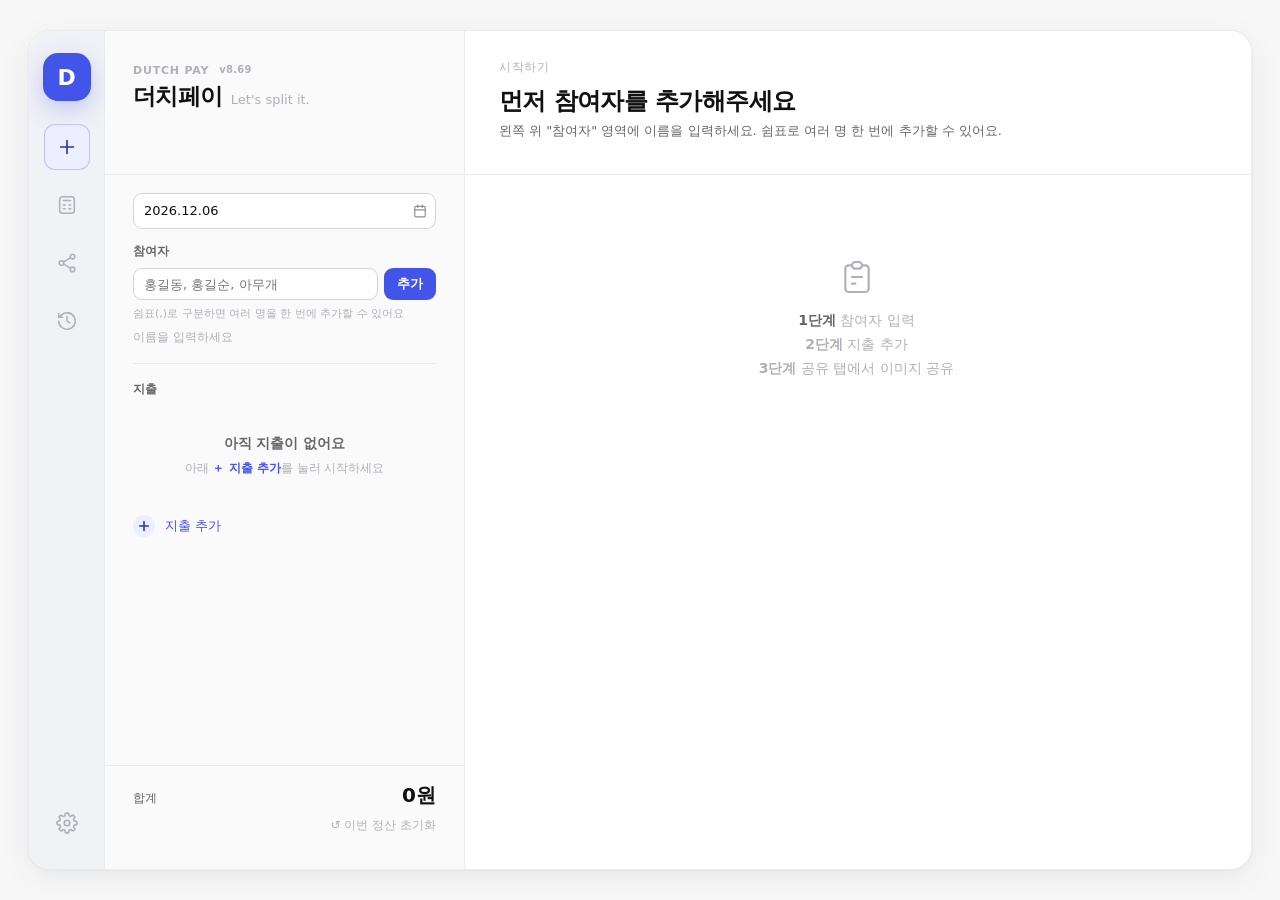
==== index.html @ c960ac2b "v8.69: 설정에 사용 설명서 추가 + 버전 표시 소유자 전용 사용자 요청 — ①버전 표시는 친구에게 불필요 ②설정에 초등학생도 이해할 간략한 사용법(커플 설정이 뭔지, 내 이름" ====
<!DOCTYPE html>
<html lang="ko">
<head>
<meta charset="UTF-8"/>
<!-- viewport-fit=cover를 쓰면 앱이 상태표시줄 아래까지 직접 그린다. 그러면 그 자리에
     보이는 배경은 앱이, 글자·아이콘 색은 브라우저가 각각 정하게 되어 둘이 어긋나고,
     밝기가 비슷해지면 시계·와이파이·배터리가 배경에 묻힌다.
     상태표시줄을 브라우저에 넘기면 배경과 아이콘 색을 한 쌍으로 정해 항상 읽힌다.
     env(safe-area-inset-*)은 모두 대체값(0px)이나 max() 최솟값이 있어 영향 없다. -->
<meta name="viewport" content="width=device-width,initial-scale=1.0,maximum-scale=1.0,user-scalable=no"/>
<title>더치페이</title>
<link rel="icon" type="image/png" href="favicon.png"/>
<link rel="apple-touch-icon" href="favicon.png"/>
<link rel="manifest" href="manifest.webmanifest"/>
<meta name="color-scheme" content="light dark"/>
<meta name="theme-color" content="#FFFFFF"/>
<!-- 상태표시줄 색은 브라우저가 문서를 파싱하면서 정한다. 스크립트 끝에서 고치면
     이미 밝은 값(#F7F7F8) 기준으로 아이콘 색이 검정으로 정해진 뒤라, 다크 모드에서
     어두운 배경에 검정 아이콘이 남아 시계·와이파이·배터리가 안 보인다.
     그래서 첫 페인트 전인 여기서 data-theme과 theme-color를 함께 확정한다.
     값은 --bg 토큰과 같으며, 이후 _syncThemeColor()가 실제 토큰으로 다시 맞춘다. -->
<script>(function(){try{
  var s=localStorage.getItem("dutchpay_dark_mode");
  var dark=s==="dark"||(s!=="light"&&window.matchMedia&&matchMedia("(prefers-color-scheme:dark)").matches);
  document.documentElement.setAttribute("data-theme",dark?"dark":"light");
  document.documentElement.style.colorScheme=dark?"dark":"light";
  var m=document.querySelector('meta[name="theme-color"]');
  if(m)m.setAttribute("content",dark?"#2C2C2E":"#FFFFFF");   // --card (헤더 바탕)
  window.__themeInit={beforeBody:document.body===null,dark:dark};
}catch(e){}})();</script>
<meta name="apple-mobile-web-app-title" content="더치페이"/>
<meta name="apple-mobile-web-app-capable" content="yes"/>
<meta name="apple-mobile-web-app-status-bar-style" content="default"/>
<meta name="mobile-web-app-capable" content="yes"/>
<style>
*{box-sizing:border-box;margin:0;padding:0;-webkit-tap-highlight-color:transparent}
:root{
  --bg:#F7F7F8;--card:#fff;--left-bg:#FAFAFA;
  --label:#111;--label2:#666;--label3:#B0B0B8;
  --sep:#EBEBED;--sep2:#D4D4D8;--fill:#F3F3F5;--fill2:#F8F8FA;
  --blue:#4355E8;--blue-bg:#EEEFFE;--blue-txt:#2636B8;
  --green:#1DAD53;--green-bg:#EDFAF3;--green-txt:#13823D;
  --red:#E53E3E;--red-bg:#FFF0F0;
  --txn-amber:#FF9500;
  --r:16px;--rm:10px;--rs:9px;--pad-x:32px;
  --app-shadow:0 1px 3px rgba(0,0,0,.04),0 8px 32px rgba(0,0,0,.06);
  --panel-bg:var(--card);--detail-bg:#FAFAFA;
  --nav-bg:#F1F2F6;
}
@media(prefers-color-scheme:dark){
  :root{
    --bg:#000000;--card:#222224;--left-bg:#181819;
    --label:#F2F2F7;--label2:#AEAEB2;--label3:#636366;
    --sep:#3A3A3C;--sep2:#484848;--fill:#2E2E30;--fill2:#1A1A1C;
    --blue:#7080F5;--blue-bg:#1A1E4A;--blue-txt:#A5B0FF;
    --green:#30D158;--green-bg:#0C2818;--green-txt:#32D75A;
    --red:#FF453A;--red-bg:#2E1414;
    --txn-amber:#FF9F0A;
    --app-shadow:0 0 0 2px rgba(255,255,255,.1),0 12px 48px rgba(0,0,0,.8);
    --panel-bg:var(--bg);--detail-bg:var(--fill);
    --nav-bg:#0D0E11;
  }
}
:root[data-theme="dark"]{
  --bg:#111113;--card:#2C2C2E;--left-bg:#1C1C1E;
  --label:#F2F2F7;--label2:#AEAEB2;--label3:#636366;
  --sep:#3A3A3C;--sep2:#48484A;--fill:#3A3A3C;--fill2:#222224;
  --blue:#7080F5;--blue-bg:#1A1E4A;--blue-txt:#A5B0FF;
  --green:#30D158;--green-bg:#0C2818;--green-txt:#32D75A;
  --red:#FF453A;--red-bg:#2E1414;
  --txn-amber:#FF9F0A;
  --app-shadow:0 0 0 1px rgba(255,255,255,.08),0 8px 40px rgba(0,0,0,.5);
  --detail-bg:var(--fill);
  --nav-bg:#0D0E11;
}
:root[data-theme="light"]{
  --bg:#F7F7F8;--card:#fff;--left-bg:#FAFAFA;
  --label:#111;--label2:#666;--label3:#B0B0B8;
  --sep:#EBEBED;--sep2:#D4D4D8;--fill:#F3F3F5;--fill2:#F8F8FA;
  --blue:#4355E8;--blue-bg:#EEEFFE;--blue-txt:#2636B8;
  --green:#1DAD53;--green-bg:#EDFAF3;--green-txt:#13823D;
  --red:#E53E3E;--red-bg:#FFF0F0;
  --txn-amber:#FF9500;
  --app-shadow:0 1px 3px rgba(0,0,0,.04),0 8px 32px rgba(0,0,0,.06);
  --panel-bg:var(--card);--detail-bg:#FAFAFA;
  --nav-bg:#F1F2F6;
}
html,body{background:var(--bg);font-family:system-ui,-apple-system,'BlinkMacSystemFont','Apple SD Gothic Neo',Arial,sans-serif;font-size:14px;color:var(--label);min-height:100vh;-webkit-font-smoothing:antialiased;font-variant-numeric:tabular-nums;}
input,select,button{font-family:inherit;}
input[type="date"]{-webkit-appearance:none;-moz-appearance:none;appearance:none;background-image:url("data:image/svg+xml;utf8,<svg xmlns='http://www.w3.org/2000/svg' width='14' height='14' viewBox='0 0 24 24' fill='none' stroke='%238e8e93' stroke-width='2' stroke-linecap='round' stroke-linejoin='round'><rect x='3' y='4' width='18' height='18' rx='2' ry='2'/><line x1='16' y1='2' x2='16' y2='6'/><line x1='8' y1='2' x2='8' y2='6'/><line x1='3' y1='10' x2='21' y2='10'/></svg>");background-repeat:no-repeat;background-position:right 8px center;background-size:14px 14px;padding-right:28px !important;cursor:pointer;position:relative;}
input[type="date"]::-webkit-calendar-picker-indicator{opacity:0;position:absolute;right:0;top:0;width:34px;height:100%;cursor:pointer;margin:0;padding:0;}
input[type="date"]::-webkit-inner-spin-button,input[type="date"]::-webkit-clear-button{display:none;-webkit-appearance:none;}
button{cursor:pointer;}
/* 키보드 포커스 링 — 탭 이동 시에만 파란 링, 마우스 클릭엔 안 보임 (접근성, v5.70) */
a:focus-visible,button:focus-visible,input:focus-visible,select:focus-visible,textarea:focus-visible,[tabindex]:focus-visible{outline:2px solid var(--blue);outline-offset:2px;}
:focus:not(:focus-visible){outline:none;}
/* 자체 :focus 파란 테두리(또는 박스섀도 링)를 가진 입력칸은 위 전역 아웃라인을 끈다 — 테두리가 이중으로 보이던 문제 (v6.87, 기존 pay-inp·pm-search·hist-dr-sinp 정책 통일) */
.field-inp:focus-visible,.pin-row input:focus-visible,.mob-pin-row input:focus-visible,.group-search:focus-visible,.share-date-inp:focus-visible,.hist-search:focus-visible,.dbx-inp:focus-visible,.dp-inp:focus-visible,.dtp-part-inp:focus-visible{outline:none;}
svg{display:block;flex-shrink:0;}

.desktop-shell{display:flex;align-items:flex-start;justify-content:center;min-height:100vh;padding:48px 32px 80px;}
.desktop-app{display:grid;grid-template-columns:380px minmax(0,1fr);min-height:660px;width:100%;max-width:1100px;background:var(--card);border-radius:var(--r);border:1px solid var(--sep);overflow:hidden;box-shadow:var(--app-shadow);}
.mobile-shell{display:none;}

@media(max-width:700px){
  .desktop-shell{display:none;}
  .mobile-shell{display:block;background:var(--bg);min-height:100vh;}
  .mob-header{background:var(--card);padding:max(20px,calc(env(safe-area-inset-top,0px) + 12px)) 20px 4px;border-bottom:1px solid var(--sep);}
  .mob-title-row{display:flex;align-items:center;justify-content:space-between;margin-bottom:16px;}
  .mob-title{font-size:22px;font-weight:700;letter-spacing:-.4px;user-select:none;-webkit-user-select:none;-webkit-touch-callout:none;-webkit-tap-highlight-color:transparent;cursor:pointer;}
  .mob-tabs{display:flex;gap:0;}
  .mob-tab{flex:1;border:none;background:transparent;font-size:13px;font-weight:500;color:var(--label2);padding:10px 0 12px;cursor:pointer;border-bottom:2px solid transparent;transition:all .15s;}
  .mob-tab.on{color:var(--blue);border-bottom-color:var(--blue);font-weight:600;}
  .mob-body{padding:16px 16px calc(max(env(safe-area-inset-bottom,0px),0px) + 72px);}
  .mob-owner-tap{display:none;}
  .mob-ver-badge{font-size:11px;font-weight:600;color:var(--label3);cursor:pointer;font-family:inherit;user-select:none;-webkit-user-select:none;-webkit-touch-callout:none;-webkit-tap-highlight-color:transparent;display:inline-flex;align-items:center;flex-shrink:0;padding:4px 2px;background:none;border:none;outline:none;-webkit-appearance:none;appearance:none;}
  .mob-section{background:var(--card);border-radius:var(--r);overflow:hidden;margin-bottom:12px;}
  .mob-section-hd{padding:14px 16px;border-bottom:1px solid var(--sep);display:flex;align-items:center;justify-content:space-between;}
  .mob-section-title{font-size:12px;font-weight:600;color:var(--label2);}
  .mob-clear-btn{font-size:12px;color:var(--red);border:none;background:transparent;font-weight:500;padding:0;}
  .mob-pin-wrap{padding:12px 16px;}
  .mob-pin-row{display:flex;gap:8px;margin-bottom:8px;}
  .mob-pin-row input{flex:1;border:1px solid var(--sep2);border-radius:var(--rs);padding:9px 12px;font-size:14px;background:var(--bg);color:var(--label);outline:none;min-width:0;}
  .mob-pin-row input:focus{border-color:var(--blue);}
  .mob-add-btn{border:none;background:var(--blue);color:#fff;border-radius:var(--rs);padding:9px 16px;font-size:14px;font-weight:600;}
  .mob-hint{font-size:11px;color:var(--label3);margin-bottom:10px;}
  .mob-pills{display:flex;flex-wrap:wrap;gap:6px;padding:0 16px 14px;}
  .mob-empty-pills{padding:0 16px 14px;font-size:13px;color:var(--label3);}
  .mob-item-row{display:flex;align-items:center;gap:10px;padding:13px 16px;border-bottom:1px solid var(--sep);cursor:pointer;animation:rowIn .25s ease;}
  .mob-item-row:last-child{border-bottom:none;}
  .mob-item-row.sel{background:var(--fill2);}
  .mob-item-dot{width:6px;height:6px;border-radius:50%;background:var(--sep2);flex-shrink:0;}
  .mob-item-row.sel .mob-item-dot{background:var(--blue);}
  .mob-item-info{flex:1;min-width:0;}
  .mob-item-name{font-size:14px;font-weight:500;white-space:nowrap;overflow:hidden;text-overflow:ellipsis;}
  .mob-item-meta{font-size:11px;color:var(--label3);margin-top:2px;}
  .mob-item-amt{font-size:14px;font-weight:700;font-variant-numeric:tabular-nums;}
  .mob-add-item-row{display:flex;align-items:center;gap:10px;padding:13px 16px;cursor:pointer;}
  .mob-add-ic{width:24px;height:24px;border-radius:50%;background:var(--blue-bg);color:var(--blue-txt);display:flex;align-items:center;justify-content:center;line-height:0;}
  .mob-add-txt{font-size:14px;font-weight:500;color:var(--blue);}
  .mob-total-bar{background:var(--card);border-radius:var(--r);padding:14px 16px;display:flex;justify-content:space-between;align-items:baseline;margin-bottom:12px;}
  .mob-total-lbl{font-size:13px;color:var(--label2);}
  .mob-total-val{font-size:20px;font-weight:700;}
  .mob-sheet-overlay{display:none;position:fixed;inset:0;background:rgba(0,0,0,.35);z-index:100;}
  .mob-sheet-overlay.open{display:block;}
  .mob-sheet{position:fixed;bottom:0;left:0;right:0;background:var(--card);border-radius:var(--r) var(--r) 0 0;padding:0 0 40px;max-height:85vh;overflow-y:auto;z-index:101;transform:translateY(100%);transition:transform .28s cubic-bezier(.25,.8,.25,1);}
  .mob-sheet.open{transform:translateY(0);}
  .mob-sheet-handle{width:36px;height:4px;background:var(--sep2);border-radius:2px;margin:12px auto 16px;}
  .mob-sheet-title{font-size:16px;font-weight:700;padding:0 20px 16px;border-bottom:1px solid var(--sep);}
  .mob-sheet-body{padding:20px 20px 0;}
  .stat-val{font-size:17px;}
  .stat-box{padding:14px 10px;}
}

.left{border-right:1px solid var(--sep);display:flex;flex-direction:column;background:var(--left-bg);}
.left-top{padding:28px var(--pad-x) 0;}
.app-label{font-size:11px;font-weight:600;color:var(--label3);letter-spacing:.5px;text-transform:uppercase;margin-bottom:5px;}
.app-version{font-weight:400;letter-spacing:0;opacity:.7;text-transform:none;margin-left:4px;}
.app-title{font-size:24px;font-weight:700;letter-spacing:-.5px;line-height:1.15;margin-bottom:18px;}
/* Ⓑ 사인오프 태그라인 — 더치페이 옆 절반 크기·옅은색, 베이스라인 정렬 (v7.05) */
.app-title-row{display:flex;align-items:baseline;gap:8px;margin-bottom:16px;flex-wrap:wrap;}
.app-title-row .app-title{margin-bottom:0;}
.app-tagline{font-size:13px;font-weight:400;color:var(--label3);letter-spacing:0;white-space:nowrap;}
.tab-row{display:flex;gap:2px;background:var(--fill);border-radius:10px;padding:3px;margin-bottom:20px;}
.tab{flex:1;border:none;background:transparent;font-size:13px;font-weight:500;color:var(--label2);padding:6px 0;border-radius:8px;cursor:pointer;transition:all .15s;}
.tab.on{background:var(--card);color:var(--label);font-weight:600;box-shadow:0 1px 3px rgba(0,0,0,.08);}
.people-wrap{padding:0 0 14px;border-bottom:1px solid var(--sep);}
.sec-label-row{display:flex;align-items:center;justify-content:space-between;margin-bottom:8px;}
.sec-label{font-size:12px;font-weight:600;color:var(--label2);}
.clear-all-btn{font-size:11px;color:var(--red);border:none;background:transparent;font-weight:500;padding:0;cursor:pointer;}
.pin-row{display:flex;gap:6px;margin-bottom:6px;}
.pin-row input{flex:1;border:1px solid var(--sep2);border-radius:var(--rs);padding:7px 10px;font-size:13px;background:var(--card);color:var(--label);outline:none;min-width:0;}
.pin-row input:focus{border-color:var(--blue);}
.pin-btn{border:none;background:var(--blue);color:#fff;border-radius:var(--rs);padding:7px 13px;font-size:13px;font-weight:600;}
.pin-hint{font-size:11px;color:var(--label3);margin-bottom:8px;}
.pills{display:flex;flex-wrap:wrap;gap:5px;min-height:20px;}
.pills-empty{font-size:12px;color:var(--label3);}
.amt-neg{color:var(--red);}
.toast-container{position:fixed;top:max(20px,calc(env(safe-area-inset-top,0px) + 12px));bottom:auto;left:50%;transform:translateX(-50%);z-index:700;display:flex;flex-direction:column;gap:8px;align-items:center;pointer-events:none;width:calc(100% - 32px);max-width:420px;}
/* 모바일: 상단 헤더(제목)와 겹치지 않게 토스트를 하단 탭바 위로 (v7.39) */
@media(max-width:700px){
  .toast-container{top:auto;bottom:calc(72px + env(safe-area-inset-bottom,0px) + 14px);}
  /* 하단 고정 바(공유탭 '정산 이미지' 버튼바 .share-actions, 수정 중 바 #editBanner)가 있으면
     토스트를 그 위로 올려 겹침 방지 (v8.40~v8.42) */
  body:has(.mob-body.settle-mode) .toast-container,
  body:has(#editBanner) .toast-container{bottom:calc(72px + env(safe-area-inset-bottom,0px) + 82px);}
  .toast{transform:translateY(16px);}
  .toast.show{transform:translateY(0);}
}
.toast{background:var(--label);color:var(--bg);padding:12px 16px;border-radius:10px;font-size:14px;box-shadow:0 4px 16px rgba(0,0,0,.18);pointer-events:none;display:flex;align-items:center;gap:12px;opacity:0;transform:translateY(-20px);transition:opacity .25s,transform .25s;max-width:100%;line-height:1.4;}
.toast.show{opacity:1;transform:translateY(0);}
.toast-msg{flex:1;}
.toast-action{background:transparent;color:#5BB0FF;border:none;font-size:14px;font-weight:700;cursor:pointer;padding:0 4px;font-family:inherit;white-space:nowrap;pointer-events:auto;}
.toast.error{background:var(--red);}
.toast.success{background:color-mix(in srgb,var(--green) 72%,transparent);backdrop-filter:blur(10px) saturate(1.3);-webkit-backdrop-filter:blur(10px) saturate(1.3);}
.pill{display:inline-flex;align-items:center;gap:3px;background:var(--fill);border:1px solid var(--sep);border-radius:20px;padding:4px 7px 4px 10px;font-size:12px;font-weight:500;white-space:nowrap;animation:pillIn .2s ease;cursor:pointer;user-select:none;}
@keyframes pillIn{from{opacity:0;transform:scale(.85);}to{opacity:1;transform:scale(1);}}
.pill-x{border:none;background:none;color:var(--label3);padding:0;display:flex;align-items:center;}
.items-scroll{flex:1;overflow-y:auto;padding:14px 0 0;}
.items-scroll::-webkit-scrollbar{width:3px;}
.items-scroll::-webkit-scrollbar-thumb{background:var(--sep2);border-radius:2px;}
.ilist-label-row{display:flex;align-items:center;justify-content:space-between;padding:0 var(--pad-x);margin-bottom:8px;gap:6px;}
.ilist-label{font-size:12px;font-weight:600;color:var(--label2);flex-shrink:0;}
.ilist-tools{display:flex;align-items:center;gap:4px;flex:1;justify-content:flex-end;}
.ilist-results-empty{padding:24px var(--pad-x);font-size:13px;color:var(--label3);text-align:center;}
.ilist-empty-hint{padding:26px 16px;text-align:center;font-size:13.5px;font-weight:600;color:var(--label2);line-height:1.7;}
.ilist-empty-hint span{display:block;margin-top:3px;font-size:12px;font-weight:400;color:var(--label3);}
.ilist-empty-hint b{font-weight:700;color:var(--blue);}
.item-row{display:flex;align-items:center;gap:10px;padding:10px var(--pad-x);border-bottom:1px solid var(--sep);cursor:pointer;transition:background .12s;animation:rowIn .25s ease;}
@keyframes rowIn{from{opacity:0;transform:translateY(-4px);}to{opacity:1;transform:translateY(0);}}
.item-row:hover,.item-row.sel{background:var(--fill);}
.item-dot{width:6px;height:6px;border-radius:50%;background:var(--sep2);flex-shrink:0;}
.item-row.sel .item-dot{background:var(--blue);}
.item-info{flex:1;min-width:0;}
/* 차수(지출) 순서 변경 모드 (C안) */
.ilist-reorder-btn{border:1px solid var(--sep);background:var(--card);color:var(--label2);border-radius:8px;padding:4px 10px;font-size:12px;font-weight:600;font-family:inherit;cursor:pointer;white-space:nowrap;line-height:1.2;}
.ilist-reorder-btn:hover{background:var(--fill2);}
.ilist-reorder-btn.on{background:var(--blue);color:#fff;border-color:transparent;}
.ilist-reorder-btn.on:hover{background:var(--blue);}
.drag-handle{width:26px;height:26px;display:flex;align-items:center;justify-content:center;color:var(--label3);cursor:grab;touch-action:none;flex-shrink:0;}
.drag-handle:active{cursor:grabbing;}
.item-row.reorder,.mob-item-row.reorder{cursor:grab;touch-action:none;user-select:none;-webkit-user-select:none;}
.item-row.reorder:active,.mob-item-row.reorder:active,.item-row.dragging,.mob-item-row.dragging{cursor:grabbing;}
.item-row.dragging,.mob-item-row.dragging{opacity:.97;background:var(--card);box-shadow:0 6px 18px rgba(20,25,40,.16);border-radius:10px;position:relative;z-index:5;}
.item-row.drop-before,.mob-item-row.drop-before{box-shadow:inset 0 2px 0 var(--blue);}
.item-row.drop-after,.mob-item-row.drop-after{box-shadow:inset 0 -2px 0 var(--blue);}
.item-name{font-size:13px;font-weight:500;white-space:nowrap;overflow:hidden;text-overflow:ellipsis;}
.item-meta{font-size:11px;color:var(--label3);margin-top:1px;}
.item-amt{font-size:13px;font-weight:700;flex-shrink:0;font-variant-numeric:tabular-nums;}
.add-row{display:flex;align-items:center;gap:10px;padding:11px var(--pad-x);cursor:pointer;transition:background .1s;}
.add-row:hover{background:var(--fill);}
.add-ic{width:22px;height:22px;border-radius:50%;background:var(--blue-bg);color:var(--blue-txt);display:flex;align-items:center;justify-content:center;line-height:0;flex-shrink:0;}
.add-ic svg,.mob-add-ic svg{width:14px;height:14px;display:block;}
.add-txt{font-size:13px;font-weight:500;color:var(--blue);}
.left-foot{border-top:1px solid var(--sep);padding:14px var(--pad-x);}
.foot-row{display:flex;align-items:baseline;justify-content:space-between;}
.foot-lbl{font-size:12px;color:var(--label2);}
.foot-val{font-size:20px;font-weight:700;font-variant-numeric:tabular-nums;}

.right{display:flex;flex-direction:column;background:var(--panel-bg);}
.right-top{padding:28px 32px 20px;border-bottom:1px solid var(--sep);position:relative;}
.r-eye{font-size:12px;font-weight:500;color:var(--label3);letter-spacing:.7px;text-transform:uppercase;line-height:1.4;margin-bottom:11px;}
.r-title{font-size:22px;font-weight:700;letter-spacing:-.4px;}
.r-sub{font-size:13px;color:var(--label2);margin-top:5px;line-height:1.5;}
/* 공유(정산) 헤더 '저장' 표시: 기록보관함 헤더 '● 방금 동기화'와 1:1 동일 위치 — 둘 다 top 28px(eyebrow 줄, 버튼 높이와 무관한 고정값)로 어느 기기·글꼴에서도 일치 (v8.49). 12px·weight 400·line-height normal, right 34+스크롤바 보정 */
.r-saved-chip{position:absolute;top:28px;right:calc(34px + var(--dr-sbw,0px));font-size:12px;font-weight:400;color:var(--green);white-space:nowrap;}
.right-body{flex:1;padding:24px 32px;overflow-y:auto;}
.right-body::-webkit-scrollbar{width:3px;}
.right-body::-webkit-scrollbar-thumb{background:var(--sep2);border-radius:2px;}

.field-g{margin-bottom:18px;}
.field-lbl{display:flex;align-items:center;justify-content:space-between;gap:8px;min-height:16px;margin-bottom:8px;font-size:12px;font-weight:600;line-height:1.35;color:var(--label2);}
.field-inp{width:100%;min-height:42px;border:1px solid var(--sep2);border-radius:var(--rs);padding:9px 12px;font-size:14px;background:var(--bg);color:var(--label);outline:none;}
.field-inp:focus{border-color:var(--blue);}
.field-sel{width:100%;min-height:42px;border:1px solid var(--sep2);border-radius:var(--rs);padding:9px 36px 9px 12px;font-size:14px;background-color:var(--bg);background-image:url("data:image/svg+xml,%3Csvg xmlns='http://www.w3.org/2000/svg' width='12' height='12' viewBox='0 0 24 24' fill='none' stroke='%23999999' stroke-width='2.4' stroke-linecap='round' stroke-linejoin='round'%3E%3Cpath d='M6 9l6 6 6-6'/%3E%3C/svg%3E");background-repeat:no-repeat;background-position:right 13px center;background-size:12px;color:var(--label);outline:none;-webkit-appearance:none;appearance:none;cursor:pointer;}
.amt-wrap{position:relative;}
.amt-wrap input{padding-left:44px;padding-right:30px;}
.amt-unit{position:absolute;right:12px;top:50%;transform:translateY(-50%);font-size:13px;color:var(--label3);pointer-events:none;}
.amt-sign-btn{position:absolute;left:4px;top:50%;transform:translateY(-50%);width:32px;height:32px;border:1px solid var(--sep2);border-radius:50%;background:var(--card);color:var(--label3);font-size:16px;font-weight:700;cursor:pointer;display:flex;align-items:center;justify-content:center;padding:0;font-family:inherit;transition:all .12s;}
.amt-sign-btn:hover{border-color:var(--label3);}
.amt-sign-btn.on{background:var(--red);color:#fff;border-color:var(--red);}
.chips{display:flex;flex-wrap:wrap;gap:6px;}
.chip{border:1px solid var(--sep2);border-radius:20px;padding:6px 13px;font-size:13px;font-weight:500;cursor:pointer;background:var(--card);color:var(--label2);transition:all .12s;}
.chip.on{border-color:var(--label);background:var(--label);color:var(--bg);}
.chip.watch{background:#F0EFF8;border-color:#C8C6E0;color:#7070A8;}
.chip-watch-lbl{font-size:10px;font-weight:700;margin-left:2px;}
.treat-toggle{width:100%;border:1px solid var(--sep2);border-radius:var(--rs);padding:10px 14px;font-size:14px;font-family:inherit;background:var(--card);color:var(--label2);cursor:pointer;text-align:left;transition:all .12s;}
.treat-toggle.on{border-color:#D47000;background:#FFF8EE;color:#D47000;font-weight:600;}
.treat-badge{font-size:11px;color:#E8710A;font-weight:600;flex-shrink:0;}/* 한턱=주황으로 앱 전역 통일 (한턱 내역 pill과 동일 색, v8.63) */
@media(prefers-color-scheme:dark){.treat-badge{color:#FB923C;}}
:root[data-theme="dark"] .treat-badge{color:#FB923C;}
:root[data-theme="light"] .treat-badge{color:#E8710A;}
.alc-badge{font-size:10px;color:#C77700;font-weight:600;flex-shrink:0;white-space:nowrap;}
.alc-sec{background:var(--fill);border-radius:var(--rs);padding:12px 14px;}
.alc-lines{display:flex;flex-wrap:wrap;gap:7px;margin-top:4px;}
.alc-line{border:1px solid var(--sep2);border-radius:16px;padding:5px 11px;font-size:12.5px;font-family:inherit;cursor:pointer;background:var(--card);color:var(--label2);transition:all .12s;max-width:100%;overflow:hidden;text-overflow:ellipsis;white-space:nowrap;}
.alc-line.on{border-color:#E0A000;background:#FFF6E0;color:#A96B00;font-weight:600;}
.alc-nd-block{display:flex;align-items:center;gap:9px;margin-top:11px;flex-wrap:wrap;}
.alc-nd-lbl{font-size:12px;font-weight:600;color:var(--label2);flex-shrink:0;}
.alc-nd-chips{display:flex;flex-wrap:wrap;gap:7px;}
.alc-nd-chip{border:1px solid var(--sep2);border-radius:20px;padding:5px 12px;font-size:12.5px;font-weight:500;font-family:inherit;cursor:pointer;background:var(--card);color:var(--label2);transition:all .12s;}
.alc-nd-chip.on{border-color:#C77700;background:#FFF1DC;color:#C77700;font-weight:700;}
.alc-note{margin-top:10px;font-size:12px;line-height:1.5;color:#A96B00;}
.alc-note.alc-mut{color:var(--label3);}
.alc-note.alc-warn{color:var(--red);}
/* 영수증 합계 실시간 표시 줄 (v6.98) — 항상 보이고, 금액과 다르면 '금액에 반영' 버튼 */
.rcpt-sum-row{display:flex;align-items:center;gap:10px;padding:10px 12px;background:var(--fill);border-radius:var(--rs);font-size:12.5px;min-width:0;}
.rcpt-sum-lbl{color:var(--label3);font-weight:600;flex-shrink:0;}
.rcpt-sum-val{color:var(--label);font-weight:700;font-variant-numeric:tabular-nums;}
.rcpt-sum-row.match .rcpt-sum-val{color:var(--green);}
.rcpt-sum-ok{margin-left:auto;color:var(--green);font-weight:700;flex-shrink:0;white-space:nowrap;}
.rcpt-sum-fill{margin-left:auto;flex-shrink:0;border:none;border-radius:8px;padding:7px 13px;font-size:12px;font-weight:700;font-family:inherit;background:var(--blue);color:#fff;cursor:pointer;white-space:nowrap;transition:opacity .12s;}
.rcpt-sum-fill:hover{opacity:.88;}
.rcpt-sum-fill:active{opacity:.7;}
.del-btn{width:100%;border:1px solid var(--sep2);border-radius:var(--rs);padding:10px;font-size:13px;color:var(--red);background:transparent;margin-top:8px;transition:background .12s;display:flex;align-items:center;justify-content:center;gap:6px;}
.del-btn:hover{background:var(--red-bg);}
.confirm-btn{width:100%;border:none;border-radius:var(--rs);padding:12px;font-size:14px;font-weight:600;background:var(--label);color:var(--bg);margin-top:16px;cursor:pointer;transition:opacity .12s;}
.confirm-btn:hover{opacity:.85;}

.stat-grid{display:grid;grid-template-columns:2fr 1fr 1fr;gap:8px;margin-bottom:20px;}
.result-breakdown{background:var(--card);border-radius:var(--r);overflow:hidden;margin-bottom:20px;box-shadow:0 1px 2px rgba(20,25,40,.05),0 5px 14px rgba(20,25,40,.08);}
.rbd-row{display:flex;justify-content:space-between;align-items:center;padding:13px 18px;border-bottom:1px solid var(--sep);}
.rbd-row:last-child{border-bottom:none;}
.rbd-lbl{font-size:14px;color:var(--label);font-weight:500;}
.rbd-hint{font-size:11px;color:var(--label3);margin-left:5px;font-weight:400;}
.rbd-val{font-size:15px;font-weight:700;font-variant-numeric:tabular-nums;color:var(--label);}
.rbd-val.rbd-neg{color:var(--green);}
.rbd-val.treat{color:#EA580C;}
@media(prefers-color-scheme:dark){.rbd-val.treat{color:#FB923C;}}
:root[data-theme="dark"] .rbd-val.treat{color:#FB923C;}
.rbd-sep{height:1px;background:var(--sep);margin:0 16px;}
.rbd-row.rbd-total{padding-top:15px;padding-bottom:15px;}
.rbd-row.rbd-total .rbd-lbl{color:var(--blue);font-weight:700;font-size:15px;}
.rbd-row.rbd-total .rbd-val{color:var(--blue);font-size:18px;font-weight:800;letter-spacing:-.2px;}
.stat-box{background:var(--fill);border-radius:var(--rm);padding:16px 12px;text-align:center;min-width:0;}
.stat-lbl{font-size:11px;color:var(--label2);font-weight:500;margin-bottom:6px;white-space:nowrap;}
.stat-val{font-size:20px;font-weight:700;white-space:nowrap;overflow:hidden;text-overflow:ellipsis;font-variant-numeric:tabular-nums;}
.pcard{border-radius:var(--r);margin-bottom:10px;overflow:hidden;box-shadow:0 1px 2px rgba(20,25,40,.05),0 5px 14px rgba(20,25,40,.09);}
.phd{display:flex;align-items:center;gap:12px;padding:14px 16px;background:var(--fill2);}
.avatar{width:36px;height:36px;border-radius:50%;background:var(--blue-bg);display:flex;align-items:center;justify-content:center;font-size:14px;font-weight:700;color:var(--blue-txt);flex-shrink:0;}
.pname-col{flex:1;}
.pname{font-size:14px;font-weight:600;}
.pnet{font-size:11px;margin-top:2px;}
.pnet.pos{color:var(--green);}
.pnet.neg{color:var(--red);}
.pnet.zero{color:var(--label3);}
.ptotal{font-size:17px;font-weight:700;font-variant-numeric:tabular-nums;}
.bd-row{display:flex;align-items:center;padding:9px 16px;border-bottom:1px solid var(--sep);gap:8px;}
.bd-row:last-child{border-bottom:none;}
.bd-name{font-size:13px;flex:1;color:var(--label2);display:flex;align-items:center;gap:6px;min-width:0;}
.bd-name-txt{white-space:nowrap;overflow:hidden;text-overflow:ellipsis;}
.bd-ptag{font-size:11px;color:var(--label3);white-space:nowrap;}
.bd-share{font-size:13px;font-weight:600;}
.bd-ex-tag{font-size:10px;color:var(--blue-txt);background:var(--blue-bg);border-radius:4px;padding:1px 5px;font-weight:500;flex-shrink:0;}

.right-body.settle-mode{background:var(--panel-bg);}
.settle-hero{background:var(--card);border-radius:var(--r);padding:22px 20px;margin-bottom:14px;text-align:center;box-shadow:0 2px 12px rgba(20,25,40,.07);}
.sh-num{font-size:34px;font-weight:700;letter-spacing:-.5px;margin-bottom:0;font-variant-numeric:tabular-nums;}
.sh-divider{height:1px;background:var(--sep);margin:14px 0;}
.sh-sub{font-size:12px;color:var(--label2);}
.txn-card{background:var(--card);border-radius:var(--r);overflow:hidden;margin-bottom:8px;box-shadow:0 1px 2px rgba(20,25,40,.05),0 5px 14px rgba(20,25,40,.08);}
.txn-row{display:flex;align-items:center;padding:14px 18px;border-bottom:1px solid var(--sep);gap:12px;}
.txn-row:last-child{border-bottom:none;}
/* 색상 구분선(수취인 그룹) 바로 위 행의 회색 실선 제거 — 주황/파랑 선 위에 회색선이 살포시 겹쳐 보이던 문제 (v5.66) */
.txn-row:has(+.txn-group-div){border-bottom:none;}
.txn-row.expandable{cursor:pointer;transition:background .1s;}
.txn-row.expandable:hover{background:var(--fill);}
/* 입금완료 행 녹색 그라데이션 제거 — ✓ 초록 체크·'입금완료'로 이미 충분(중복) (v8.42) */
/* 입금 '부족' 행 빨강 틴트 제거 — 빨강 배지·빨강 금액으로 부족 표시 충분(완료 행 초록 틴트 제거 v8.42와 통일) (v8.45) */
/* 수취인 구분선(파랑/주황) — 카드 라운드(16px)에 양끝이 잘려 보이던 문제. 좌우 대칭 인셋 + 둥근 끝으로 모서리 곡선을 피함 (v5.70) */
.txn-group-div{height:1.5px;margin:0 16px;border-radius:1px;}
.txn-div-owner{background:var(--blue);}
.txn-div-other{background:var(--txn-amber);}
.txn-status-ic{width:20px;height:20px;border-radius:50%;border:1.5px solid var(--sep2);flex-shrink:0;display:flex;align-items:center;justify-content:center;}
.txn-status-ic.done{background:var(--green);border-color:var(--green);}
.txn-status-ic.diff{background:var(--red);border-color:var(--red);}
.txn-right{text-align:right;flex-shrink:0;}
.txn-chev{display:inline-flex;align-items:center;justify-content:center;color:var(--label3);font-size:11px;line-height:1;flex-shrink:0;margin-left:2px;transition:transform .2s;}
.txn-chev.open{transform:rotate(180deg);}
.txn-pmeta{font-size:11px;color:var(--label3);margin-top:1px;}
.txn-sdiff{font-size:11px;font-weight:500;margin-top:1px;}
.txn-sdiff.pos{color:var(--green);}
.txn-sdiff.neg{color:var(--red);}
.txn-amt.done-clr{color:var(--green);}
.txn-amt.neg-clr{color:var(--red);}
.txn-item{border-bottom:1px solid var(--sep);}
.txn-item:last-child{border-bottom:none;}
.pm-card .txn-row{border-bottom:none;}
@media(max-width:700px){
  .pm-card .txn-row.expandable{display:grid;grid-template-columns:20px minmax(0,1fr) auto 10px;grid-template-rows:auto auto;align-items:center;column-gap:10px;row-gap:3px;padding:14px 18px 14px 14px;}
  .pm-card .txn-status-ic{grid-column:1;grid-row:1;}
  .pm-card .txn-people{grid-column:2;grid-row:1;display:flex;min-width:0;gap:9px;white-space:nowrap;overflow:hidden;}
  .pm-card .txn-from,.pm-card .txn-to{white-space:nowrap;overflow:hidden;text-overflow:ellipsis;}
  .pm-card .txn-arr{flex:0 0 auto;}
  .pm-card .txn-right{display:contents;}
  .pm-card .txn-amt{grid-column:3/5;grid-row:1;white-space:nowrap;justify-self:end;}
  .pm-card .txn-pmeta{grid-column:2/4;grid-row:2;min-width:0;margin:0;text-align:left;white-space:nowrap;overflow:hidden;text-overflow:ellipsis;}
  .pm-card .txn-sdiff{display:none;}
  .pm-card .txn-chev{grid-column:4;grid-row:2;margin-left:0;align-self:center;justify-self:end;}
  .rc-txn-left .pm-record-account{flex-basis:100%;min-width:0;white-space:nowrap;overflow:hidden;text-overflow:ellipsis;}
  .rc-txn-people{white-space:nowrap;}
}
@media(min-width:701px){
  .pm-card .txn-row.expandable{display:grid;grid-template-columns:20px minmax(0,1fr) auto 14px;grid-template-rows:auto auto;align-items:center;column-gap:14px;row-gap:3px;padding:14px 18px 14px 22px;}
  .pm-card .txn-status-ic{grid-column:1;grid-row:1;}
  .pm-card .txn-people{grid-column:2;grid-row:1;display:flex;min-width:0;gap:12px;white-space:nowrap;overflow:hidden;align-items:center;}
  .pm-card .txn-from,.pm-card .txn-to{white-space:nowrap;overflow:hidden;text-overflow:ellipsis;}
  .pm-card .txn-arr{flex:0 0 auto;}
  .pm-card .txn-right{display:contents;}
  .pm-card .txn-amt{grid-column:3/5;grid-row:1;white-space:nowrap;justify-self:end;}
  .pm-card .txn-pmeta{grid-column:2/4;grid-row:2;min-width:0;margin:1px 0 0;text-align:left;white-space:nowrap;overflow:hidden;text-overflow:ellipsis;}
  .pm-card .txn-sdiff{display:none;}
  .pm-card .txn-chev{grid-column:4;grid-row:2;margin-left:0;align-self:center;justify-self:end;}
}
.pay-panel{background:var(--detail-bg);border-top:1px solid var(--sep);padding:12px 16px;display:flex;flex-direction:column;gap:10px;}
.pay-panel-row{display:flex;align-items:center;gap:8px;}
.pay-panel-lbl{font-size:12px;font-weight:500;color:var(--label3);width:52px;flex-shrink:0;}
.pay-toggle-track{width:40px;height:24px;border-radius:12px;background:var(--sep2);flex-shrink:0;position:relative;cursor:pointer;transition:background .2s;}
.pay-toggle-track.on{background:var(--green);}
.pay-toggle-thumb{position:absolute;top:2px;left:2px;width:20px;height:20px;border-radius:50%;background:#fff;box-shadow:0 1px 3px rgba(0,0,0,.2);transition:left .2s;}
.pay-toggle-track.on .pay-toggle-thumb{left:18px;}
.pay-toggle-lbl{font-size:13px;color:var(--label2);}
.pay-toggle-lbl.on{color:var(--green);font-weight:600;}
/* 퉁(waived) — 소액 '안 받기로' 정리, 완전 중립(회색) 표시 (v7.06) */
.pay-waive-btn{margin-left:4px;flex-shrink:0;border:1px solid var(--sep2);background:var(--card);color:var(--label2);font-size:12px;font-weight:600;padding:5px 11px;border-radius:999px;cursor:pointer;font-family:inherit;line-height:1;transition:all .15s;-webkit-tap-highlight-color:transparent;}
.pay-waive-btn:hover{border-color:var(--label3);}
.pay-waive-btn.on{background:var(--label2);border-color:var(--label2);color:#fff;}
/* 차액 퉁 — '완료'로 정리되는 거라 on 상태는 초록 (전체 퉁 회색과 구분). 버튼은 입금완료 밑(왼쪽). (v8.11/8.12) */
.pm-shortwaive-row .pay-waive-btn{margin-left:0;}
.pm-shortwaive-btn.on{background:var(--green);border-color:var(--green);color:#fff;}
.pm-pay-field{transition:opacity .15s;}
.pay-panel.pm-waived .pm-pay-field,.pm-hist-edit-panel.pm-waived .pm-pay-field,.rc-txn-edit-panel.pm-waived .pm-pay-field{opacity:.38;pointer-events:none;}
/* 이번 정산 패널 '완료' 버튼 — 눌러서 패널 닫고 '저장됐어요 ✓' 확인. 입력은 이미 자동저장됨. (v8.13) */
.pm-badge.waived{background:var(--fill2);color:var(--label2);}
.txn-status-ic.waived{background:var(--label3);border-color:var(--label3);}
.pay-inp{flex:1;height:34px;box-sizing:border-box;border:1px solid var(--sep2);border-radius:8px;padding:6px 10px;font-size:13px;font-family:inherit;color:var(--label);background:var(--card);outline:none;min-width:0;text-align:left;}
.pay-inp:focus{border-color:var(--blue);}
.pay-inp.err{border-color:var(--red);}
/* 입금 패널 입력칸(실수령액·계좌·메모)은 자체 :focus 파란 테두리만 — 전역 focus-visible 아웃라인(line 96)이 겹쳐 파란 선이 이중으로 보이던 것 제거 (v6.76) */
.pay-inp:focus-visible,.pay-sel:focus-visible{outline:none;}
.pay-unit{font-size:13px;color:var(--label3);flex-shrink:0;}
.pay-diff-badge{font-size:11px;font-weight:600;padding:2px 7px;border-radius:5px;flex-shrink:0;white-space:nowrap;}
.pay-diff-badge.pos{background:#EDFAF2;color:var(--green);}
.pay-diff-badge.neg{background:#FFF0EE;color:var(--red);}
.pay-diff-badge.zero{background:var(--fill);color:var(--label3);}
.pay-sel{flex:1;height:34px;box-sizing:border-box;border:1px solid var(--sep2);border-radius:8px;padding:6px 32px 6px 10px;font-size:13px;font-family:inherit;color:var(--label);background-color:var(--card);background-image:url("data:image/svg+xml,%3Csvg xmlns='http://www.w3.org/2000/svg' width='12' height='12' viewBox='0 0 24 24' fill='none' stroke='%23999999' stroke-width='2.4' stroke-linecap='round' stroke-linejoin='round'%3E%3Cpath d='M6 9l6 6 6-6'/%3E%3C/svg%3E");background-repeat:no-repeat;background-position:right 11px center;background-size:12px;outline:none;cursor:pointer;min-width:0;-webkit-appearance:none;appearance:none;}
.pay-sel:focus{border-color:var(--blue);}
.pay-now-btn{height:34px;box-sizing:border-box;background:var(--card);color:var(--label);border:1px solid var(--sep2);border-radius:7px;padding:0 12px;font-size:12px;font-weight:600;cursor:pointer;white-space:nowrap;font-family:inherit;flex-shrink:0;transition:border-color .12s,color .12s;}
/* 실수령액·입금일시 입력칸 가로폭을 동일하게: 두 행의 꼬리(원+배지 / 확인·지금)를 같은 고정폭 영역으로 묶어 flex:1 입력칸이 같은 열에서 끝나게 함 (데스크탑). 모바일은 display:contents로 기존 흐름 유지 (v6.77) */
.pay-end{display:contents;}
@media(min-width:701px){
  .pay-end{display:flex;align-items:center;gap:8px;flex:0 0 auto;min-width:124px;justify-content:space-between;}
  /* 확인·지금 버튼은 영역을 똑같이 나눠 채워 동일 너비 + 8px 간격(입력칸↔확인 간격과 동일) */
  .pay-end.pay-end-btns>.pay-now-btn{flex:1 1 0;min-width:0;}
}
.pay-now-btn:hover{border-color:var(--blue);color:var(--blue);}
.pay-summary{margin-top:8px;background:var(--card);border-radius:var(--r);overflow:hidden;box-shadow:0 1px 2px rgba(20,25,40,.05),0 5px 14px rgba(20,25,40,.08);}
.pay-summary-title{font-size:12px;font-weight:600;color:var(--label3);padding:12px 18px 4px;}
.pay-summary-row{display:flex;justify-content:space-between;align-items:center;padding:8px 18px;border-bottom:1px solid var(--sep);}
.pay-summary-row:last-child{border-bottom:none;}
.pay-summary-lbl{font-size:13px;color:var(--label2);}
.pay-summary-val{font-size:14px;font-weight:700;}
.pay-summary-val.pos{color:var(--green);}
.pay-summary-val.neg{color:var(--red);}
.pay-unpaid-row{flex-direction:column;align-items:flex-start;gap:5px;padding-bottom:12px;}
.pay-unpaid-chips{display:flex;flex-wrap:wrap;gap:4px;}
.pay-unpaid-chip{background:var(--red-bg);color:var(--red);font-size:11px;font-weight:500;padding:2px 7px;border-radius:100px;}
.pm-seg-row{display:flex;gap:0;background:var(--fill);border:1px solid var(--sep);border-radius:9px;padding:3px;margin:14px 0 18px;}
.pm-seg{flex:1;text-align:center;padding:6px 0;font-size:13px;font-weight:500;color:var(--label2);border:none;background:none;border-radius:7px;cursor:pointer;font-family:inherit;transition:all .15s;}
.pm-seg.on{background:var(--card);color:var(--label);font-weight:600;box-shadow:0 1px 4px rgba(0,0,0,.16);}
.pm-search-wrap{margin-top:14px;}
.pm-search{width:100%;background:var(--fill);border:none;border-radius:10px;padding:9px 12px 9px 34px;font-size:14px;font-family:inherit;color:var(--label);outline:none;-webkit-appearance:none;box-sizing:border-box;background-image:url("data:image/svg+xml,%3Csvg width='14' height='14' viewBox='0 0 24 24' fill='none' stroke='%238E8E93' stroke-width='2.2' stroke-linecap='round' stroke-linejoin='round' xmlns='http://www.w3.org/2000/svg'%3E%3Ccircle cx='11' cy='11' r='8'/%3E%3Cpath d='m21 21-4.35-4.35'/%3E%3C/svg%3E");background-repeat:no-repeat;background-position:10px center;}
.pm-search::placeholder{color:var(--label3);}
.pm-search:focus{box-shadow:inset 0 0 0 1px var(--blue);background-color:var(--card);}
.pm-search:focus-visible{outline:none;}
.pm-person-card{background:var(--card);border-radius:14px;padding:16px;margin-top:12px;box-shadow:0 1px 2px rgba(20,25,40,.05),0 5px 14px rgba(20,25,40,.08);}
/* 요약 헤더: 데스크탑=이름·배지 … 내한턱·횟수 한 줄 / 모바일=1줄 이름 … 내한턱·횟수, 2줄 배지 (v8.24/8.26) */
.pm-person-name-row{display:flex;flex-wrap:wrap;align-items:center;gap:8px;margin:0 6px 12px;}
.pm-person-name{font-size:15px;font-weight:700;white-space:nowrap;flex-shrink:0;}
.pm-badge-row{display:flex;align-items:center;gap:8px;flex-wrap:wrap;order:1;}
.pm-head-right{display:flex;align-items:center;gap:8px;margin-left:auto;flex-shrink:0;order:2;}
.pm-meeting-count{font-size:12px;font-weight:600;color:var(--label3);white-space:nowrap;}
.pm-mytreat{font-size:12px;font-weight:600;color:var(--blue);white-space:nowrap;}
@media(max-width:700px){
  .pm-head-right{order:1;}
  .pm-badge-row{order:2;flex-basis:100%;}
}
.pm-net-badge{font-size:12px;font-weight:600;padding:3px 9px;border-radius:100px;white-space:nowrap;}
.pm-net-badge.pos{background:var(--green-bg);color:var(--green-txt);}
.pm-net-badge.neg{background:var(--red-bg);color:var(--red);}
.pm-net-badge.zero{background:var(--fill2);color:var(--green-txt);}
.pm-net-badge.treat{background:transparent;color:#EA580C;padding:0;}
@media(prefers-color-scheme:dark){.pm-net-badge.treat{color:#FB923C;}}
:root[data-theme="dark"] .pm-net-badge.treat{color:#FB923C;}
.pm-net-badge.waived{background:var(--fill2);color:var(--label2);}
.pm-person-stats{display:grid;grid-template-columns:1fr 1fr 1fr;gap:8px;}
.pm-pstat{text-align:center;background:var(--fill);border-radius:10px;padding:10px 4px;}
.pm-pstat-lbl{font-size:10px;color:var(--label3);margin-bottom:4px;}
.pm-pstat-val{font-size:13px;font-weight:700;}
.pm-pstat-val.pos{color:var(--green);}
.pm-pstat-val.neg{color:var(--red);}
.pm-controls{margin-top:14px;}
.pm-controls-top{display:flex;align-items:center;gap:8px;}
.pm-period-hd{display:flex;align-items:baseline;gap:8px;margin:16px 0 6px;}
.pm-period-label{font-size:13px;font-weight:700;color:var(--label);}
.pm-period-meta{font-size:11px;color:var(--label3);}
/* 최신순·전체기간 드롭다운: 네이티브 화살표가 오른쪽 끝에 붙던 것을 계좌(.pay-sel)와 같은 커스텀 셰브론(right 11px 인셋)으로 통일 (v6.77) */
.pm-sort-sel{border:1px solid var(--sep2);border-radius:8px;padding:6px 30px 6px 10px;font-size:12px;font-family:inherit;color:var(--label);background-color:var(--card);background-image:url("data:image/svg+xml,%3Csvg xmlns='http://www.w3.org/2000/svg' width='12' height='12' viewBox='0 0 24 24' fill='none' stroke='%23999999' stroke-width='2.4' stroke-linecap='round' stroke-linejoin='round'%3E%3Cpath d='M6 9l6 6 6-6'/%3E%3C/svg%3E");background-repeat:no-repeat;background-position:right 11px center;background-size:12px;outline:none;cursor:pointer;-webkit-appearance:none;appearance:none;}
.pm-sort-sel:focus{border-color:var(--blue);}
.pm-sort-sel:focus-visible{outline:none;}
.pm-filter-chips{display:flex;gap:6px;}
.pm-filter-chip{border:1px solid var(--sep2);border-radius:100px;padding:5px 12px;font-size:12px;font-weight:500;color:var(--label3);background:var(--card);cursor:pointer;font-family:inherit;transition:all .12s;}
.pm-filter-chip.on{background:var(--blue);border-color:var(--blue);color:#fff;}
.pm-record-card{background:var(--card);border-radius:14px;overflow:hidden;margin-bottom:10px;box-shadow:0 1px 2px rgba(20,25,40,.05),0 5px 14px rgba(20,25,40,.08);}
.pm-record-hd{padding:14px 16px 10px;display:flex;align-items:flex-start;justify-content:space-between;gap:12px;cursor:pointer;user-select:none;}
.pm-record-meta{flex:1;min-width:0;}
.pm-record-right{display:flex;flex-direction:column;align-items:flex-end;gap:4px;flex-shrink:0;}
.pm-record-treat-line{font-size:12px;color:#EA580C;font-weight:600;text-align:right;}
@media(prefers-color-scheme:dark){.pm-record-treat-line{color:#FB923C;}}
:root[data-theme="dark"] .pm-record-treat-line{color:#FB923C;}
.pm-record-total{font-size:15px;font-weight:700;font-variant-numeric:tabular-nums;}
.pm-record-chev{font-size:11px;color:var(--label3);transition:transform .15s;}
.pm-record-chev.open{transform:rotate(180deg);}
.pm-hist-edit-panel{border-top:1px solid var(--sep);padding:12px 16px;display:flex;flex-direction:column;gap:8px;background:var(--detail-bg);}
.pm-record-date{font-size:11px;color:var(--label3);margin-bottom:3px;}
.pm-record-group{font-size:14px;font-weight:600;}
.pm-record-members{font-size:11px;color:var(--label3);margin-top:2px;}
.pm-record-body{border-top:none;padding:10px 16px;position:relative;}
.pm-record-row{display:flex;align-items:center;justify-content:space-between;padding:3px 0;}
.pm-record-lbl{font-size:12px;color:var(--label3);}
.pm-record-val{font-size:13px;font-weight:600;}
.pm-record-val.pos{color:var(--green);}
.pm-record-val.neg{color:var(--red);}
.pm-record-val.done-clr{color:var(--green);}
.pm-record-foot{display:flex;align-items:center;justify-content:space-between;background:var(--fill);padding:8px 16px;position:relative;}
.pm-record-account{font-size:11px;color:var(--label3);}
.pm-record-ts{font-size:11px;color:var(--label3);}
.pm-badge{display:inline-flex;align-items:center;font-size:11px;font-weight:600;padding:3px 8px;border-radius:100px;}
.pm-badge.done{background:var(--green-bg);color:var(--green-txt);}
.pm-badge.pos{background:var(--green-bg);color:var(--green-txt);}
.pm-badge.neg{background:var(--red-bg);color:var(--red);}
.pm-badge.pending{background:var(--fill2);color:var(--label3);}
.pm-badge.treat{background:transparent;color:#EA580C;padding:0;font-size:12px;}
.pm-badge.attend{background:var(--fill2);color:var(--label2);}
@media(prefers-color-scheme:dark){.pm-badge.treat{color:#FB923C;}}
:root[data-theme="dark"] .pm-badge.treat{color:#FB923C;}
.rc-receipt-btn{background:none;border:none;font-size:11px;color:var(--blue);cursor:pointer;font-family:inherit;font-weight:500;padding:0 2px;flex-shrink:0;line-height:1;}
.rc-chev{display:inline-flex;align-items:center;justify-content:center;width:18px;height:18px;flex-shrink:0;margin-right:2px;color:var(--label3);transition:transform .2s;user-select:none;}
.rc-chev svg{width:11px;height:11px;display:block;}
.rc-chev.open{transform:rotate(180deg);}

.rc-receipt-wrap{display:none;padding:10px 14px 12px;background:var(--detail-bg);position:relative;}
.rc-receipt-wrap.open{display:block;}
.rc-receipt-wrap.open::before{content:'';position:absolute;top:0;left:16px;right:16px;height:1px;background:var(--sep);}
.rc-item-row:has(+.rc-receipt-wrap.open){border-bottom:none;}
/* 영수증 DB 상세 품목표(.detail-items-panel .items-table)와 동일 규격.
   영수증 DB는 셀 안이 input(패딩 5px 4px + 1px 테두리)이라 td 패딩 7px에 12px이 더해진다.
   더치페이는 평문 텍스트이므로 그 합산값을 td 패딩에 직접 반영해 행 높이를 맞춘다. */
.rc-receipt-tbl{width:100%;border-collapse:collapse;font-size:13px;table-layout:fixed;}
.rc-receipt-tbl col:nth-child(2){width:52px;}
.rc-receipt-tbl col:nth-child(3),.rc-receipt-tbl col:nth-child(4){width:108px;}
.rc-receipt-tbl thead th{padding:7px 14px 7px 10px;font-size:11px;font-weight:600;color:var(--label3);letter-spacing:.3px;text-align:right;border-bottom:1px solid var(--sep2);}
.rc-receipt-tbl thead th:first-child{text-align:left;padding-left:14px;}
.rc-receipt-tbl thead th:nth-child(2){width:52px;}
.rc-receipt-tbl thead th:nth-child(3){width:108px;}
.rc-receipt-tbl thead th:nth-child(4){width:108px;}
.rc-receipt-tbl tbody td{padding:13px 14px 13px 10px;text-align:right;color:var(--label);font-variant-numeric:tabular-nums;border-bottom:1px solid var(--sep);vertical-align:top;white-space:nowrap;}
.rc-receipt-tbl tbody td:first-child{text-align:left;padding-left:14px;white-space:normal;}
.rc-receipt-tbl tbody td:nth-child(4){font-weight:600;}
.rc-receipt-tbl tbody tr:last-child td{border-bottom:none;}
.rc-receipt-tbl tfoot td{padding:15px 14px 15px 10px;font-weight:700;text-align:right;border-top:2px solid var(--sep2);border-bottom:none;font-variant-numeric:tabular-nums;}
.rc-receipt-tbl tfoot td:first-child{text-align:left;padding-left:14px;}
.rc-receipt-tbl tfoot td:last-child{font-size:14px;}
.rc-receipt-tbl td.rc-neg{color:var(--red);}
@media(max-width:780px){
.rc-receipt-tbl{font-size:11px;}
.rc-receipt-tbl col:nth-child(2){width:34px;}
.rc-receipt-tbl col:nth-child(3){width:76px;}
.rc-receipt-tbl col:nth-child(4){width:80px;}
.rc-receipt-tbl thead th{padding:7px 6px 7px 4px;}
.rc-receipt-tbl thead th:first-child{padding-left:6px;}
.rc-receipt-tbl thead th:nth-child(2){width:34px;}
.rc-receipt-tbl thead th:nth-child(3){width:76px;}
.rc-receipt-tbl thead th:nth-child(4){width:80px;}
.rc-receipt-tbl tbody td{padding:11px 6px 11px 4px;}
.rc-receipt-tbl tbody td:first-child{padding-left:6px;}
.rc-receipt-tbl tfoot td{padding:13px 6px 13px 4px;}
.rc-receipt-tbl tfoot td:first-child{padding-left:6px;}
}
.rc-gift-badge{font-size:11px;font-weight:600;color:var(--green);background:rgba(52,199,89,.12);border-radius:6px;padding:1px 6px;}
.pm-allrec-card{display:flex;align-items:flex-start;justify-content:space-between;gap:12px;padding:12px 14px;background:var(--card);border-radius:12px;margin-bottom:8px;box-shadow:0 1px 2px rgba(20,25,40,.05),0 4px 12px rgba(20,25,40,.08);}
.pm-allrec-left{flex:1;min-width:0;}
/* 완료/미입금 배지를 일자 옆에 인라인 배치 → 오른쪽 열은 금액+화살표만 남아 모든 카드 높이 균일 (v6.82) */
.pm-allrec-dateline{display:flex;align-items:center;gap:6px;min-height:19px;margin-bottom:3px;}
.pm-allrec-dateline .pm-record-date{margin-bottom:0;}
.pm-allrec-dateline .pm-badge{padding:2px 7px;}
.pm-allrec-right{display:flex;flex-direction:column;align-items:flex-end;gap:5px;flex-shrink:0;}
.pm-save-btn{display:block;width:100%;margin-top:16px;padding:14px;background:var(--blue);color:#fff;border:none;border-radius:12px;font-size:15px;font-weight:600;font-family:inherit;cursor:pointer;text-align:center;}
.pm-save-btn:active{opacity:.85;}
.pm-dbx-btn{display:block;width:100%;margin-top:8px;padding:13px;background:transparent;color:var(--blue);border:1.5px solid var(--blue);border-radius:12px;font-size:15px;font-weight:600;font-family:inherit;cursor:pointer;text-align:center;}
.pm-dbx-btn:active{opacity:.75;}
.rc-txn-row.clickable{cursor:pointer;user-select:none;}
.rc-txn-row.clickable:hover{background:var(--fill);}
.rc-txn-status{display:flex;align-items:center;gap:8px;}
.rc-txn-edit-panel{padding:12px 16px;border-top:1px solid var(--sep);background:var(--detail-bg);display:flex;flex-direction:column;gap:8px;}
.reset-settle-btn{background:none;border:none;font-size:12px;color:var(--label3);cursor:pointer;font-family:inherit;padding:0;margin-top:8px;text-align:right;width:100%;display:block;}
.reset-settle-btn:hover{color:var(--red);}
.mob-reset-btn{background:none;border:none;font-size:12px;color:var(--label3);cursor:pointer;font-family:inherit;padding:10px 16px 14px;text-align:center;width:100%;display:block;}
.mob-reset-btn:hover{color:var(--red);}
.rc-txn-left{display:flex;align-items:center;gap:10px;flex:1;min-width:0;flex-wrap:wrap;}
.pm-allrec-card{cursor:pointer;user-select:none;}
.pm-allrec-card.open{border-radius:12px 12px 0 0;margin-bottom:0;}
.pm-allrec-chev{font-size:11px;color:var(--label3);margin-left:2px;}
.pm-allrec-detail{background:var(--card);border-radius:0 0 12px 12px;margin-bottom:8px;overflow:hidden;box-shadow:0 1px 2px rgba(20,25,40,.05),0 5px 14px rgba(20,25,40,.08);}
.rc-owner-actions{display:flex;align-items:stretch;gap:8px;padding:8px 14px 14px;}
.rc-owner-btn{flex:1;min-width:0;box-sizing:border-box;padding:10px;border:none;border-radius:10px;font-size:14px;font-weight:600;font-family:inherit;cursor:pointer;white-space:nowrap;}
.rc-owner-btn.edit{background:var(--blue);color:#fff;}
.rc-owner-btn.del{background:var(--red-bg);color:var(--red);}
.rc-owner-btn.dbx{background:transparent;color:var(--blue);border:1.5px solid var(--blue);}
.rc-owner-btn.dbx .dbx-short{display:none;}
.rc-owner-btn:active{opacity:.8;}
@media(max-width:700px){
  .rc-owner-btn.dbx .dbx-full{display:none;}
  .rc-owner-btn.dbx .dbx-short{display:inline;}
}
.pm-view-toggle{display:flex;gap:6px;margin:8px 0 10px;}
.pm-view-btn{flex:1;padding:8px;background:var(--fill);color:var(--label2);border:none;border-radius:8px;font-size:13px;font-weight:500;font-family:inherit;cursor:pointer;}
.pm-view-btn.on{background:var(--blue);color:var(--bg);}
.pm-month-card{background:var(--card);border-radius:12px;margin-bottom:8px;overflow:hidden;box-shadow:0 1px 2px rgba(20,25,40,.05),0 4px 12px rgba(20,25,40,.08);}
.pm-month-hd{display:flex;align-items:center;justify-content:space-between;padding:12px 14px;cursor:pointer;user-select:none;}
.pm-month-hd-left{display:flex;align-items:center;gap:8px;}
.pm-month-label{font-size:15px;font-weight:600;color:var(--label);}
.pm-month-count{font-size:12px;color:var(--label3);background:var(--fill);padding:2px 7px;border-radius:100px;}
.pm-month-hd-right{display:flex;align-items:center;gap:8px;}
.pm-month-spend{font-size:16px;font-weight:700;color:var(--label);}
.pm-month-chev{font-size:9px;color:var(--label3);transition:transform .2s;}
.pm-month-chev.open{transform:rotate(180deg);}
.pm-month-detail{border-top:1px solid var(--sep);padding:12px 14px;}
.pm-month-stats-row{display:flex;gap:0;margin-bottom:10px;}
.pm-mstat{flex:1;text-align:center;padding:8px 0;}
.pm-mstat:not(:last-child){border-right:1px solid var(--sep);}
.pm-mstat-lbl{font-size:11px;color:var(--label3);margin-bottom:3px;display:flex;align-items:center;justify-content:center;gap:3px;}
.pm-mstat-val{font-size:13px;font-weight:600;color:var(--label);font-variant-numeric:tabular-nums;}
.pm-mstat-val.pos{color:var(--green);}
.pm-mstat-val.neg{color:var(--red);}
.pm-month-net-inline{font-size:10px;font-weight:700;font-variant-numeric:tabular-nums;}
.pm-month-net-inline.pos{color:var(--green);}
.pm-month-net-inline.neg{color:var(--red);}
.pm-month-people{border-top:1px solid var(--sep);padding-top:8px;}
.pm-month-person-row{display:flex;align-items:center;justify-content:space-between;padding:5px 0;}
.pm-name-tap{cursor:pointer;border-radius:6px;margin:0 -6px;padding:5px 6px;}
.pm-name-tap:active{background:var(--fill);}
.pm-month-person-row:not(:last-child){border-bottom:1px solid var(--sep);}
.pm-month-person-left{display:flex;align-items:center;gap:10px;}
.pm-month-person-name{font-size:13px;font-weight:500;color:var(--label);}
.pm-month-person-cnt{font-size:11px;color:var(--label3);background:var(--fill);padding:1px 6px;border-radius:100px;}
.pm-month-person-paid{font-size:11px;color:var(--label3);background:var(--fill);padding:1px 6px;border-radius:100px;font-weight:500;cursor:pointer;}
.pm-payer-modal-bg{position:fixed;inset:0;background:rgba(0,0,0,.45);z-index:300;display:flex;align-items:flex-end;justify-content:center;animation:pmBgIn .2s ease;}
@keyframes pmBgIn{from{background:rgba(0,0,0,0)}to{background:rgba(0,0,0,.45)}}
.pm-payer-modal{background:var(--card);border-radius:22px 22px 0 0;width:100%;max-width:480px;max-height:70vh;display:flex;flex-direction:column;overflow:hidden;position:relative;animation:pmSlideUp .28s cubic-bezier(.32,1,.23,1);}
@keyframes pmSlideUp{from{transform:translateY(100%)}to{transform:translateY(0)}}
.pm-payer-modal-handle{width:36px;height:4px;border-radius:2px;background:var(--sep2);margin:10px auto 6px;flex-shrink:0;}
.pm-payer-modal-hd{padding:8px 18px;border-bottom:1px solid var(--sep);flex-shrink:0;min-height:64px;box-sizing:border-box;display:flex;flex-direction:column;justify-content:center;}
.pm-payer-modal-name{font-size:17px;font-weight:700;color:var(--label);letter-spacing:-.3px;}
.pm-payer-modal-sub{font-size:12px;color:var(--label3);margin-top:2px;}
.pm-payer-modal-close{position:absolute;top:12px;right:14px;width:28px;height:28px;border-radius:50%;background:var(--fill);border:none;color:var(--label3);cursor:pointer;display:flex;align-items:center;justify-content:center;font-size:13px;line-height:1;}
.pm-payer-modal-body{overflow-y:auto;padding:0;max-height:480px;}/* 약 7행 표시 후 스크롤(헤더·합계 고정, 상세내역만 스크롤) */
.pm-payer-modal-foot{min-height:64px;box-sizing:border-box;padding:8px 18px calc(8px + env(safe-area-inset-bottom,0px));border-top:2px solid var(--sep);border-image:linear-gradient(to right,transparent 16px,var(--sep) 16px,var(--sep) calc(100% - 16px),transparent calc(100% - 16px)) 1;display:flex;justify-content:space-between;align-items:center;flex-shrink:0;}
/* 한턱/결제 내역 모달: 마지막 항목 행의 구분선 제거 → 합계 위에 짧은 인셋선+풀폭선이 겹쳐 애매하던 것 해소.
   합계 구분선도 행 구분선과 동일한 16px 인셋으로 통일(2px 굵게) */
.pm-payer-modal-body .rc-item-row.pm-last-row{border-bottom:none!important;}
/* 헤더·상세내역 행·합계 세 영역 높이 통일 */
.pm-payer-modal-body .rc-item-row{min-height:64px;box-sizing:border-box;}
.pm-payer-modal-foot-lbl{font-size:13px;color:var(--label3);font-weight:500;}
.pm-payer-modal-foot-amt{font-size:16px;font-weight:700;color:var(--label);font-variant-numeric:tabular-nums;}
@media(min-width:700px){
  .pm-payer-modal-bg{align-items:center;}
  .pm-payer-modal{border-radius:18px;width:calc(100% - 48px);max-width:560px;animation:pmScaleIn .22s cubic-bezier(.32,1,.23,1);}
  @keyframes pmScaleIn{from{transform:scale(.92);opacity:0}to{transform:scale(1);opacity:1}}
  .pm-payer-modal-handle{display:none;}
}
.pm-month-person-right{font-size:12px;color:var(--label2);display:flex;align-items:center;gap:5px;}
.pm-month-delta{font-size:12px;font-weight:600;font-variant-numeric:tabular-nums;}
.pm-month-delta.pos{color:var(--green);}
.pm-month-delta.neg{color:var(--red);}
.pm-month-status{font-size:12px;font-weight:600;min-width:22px;text-align:right;}
.pm-month-status.pos{color:var(--green);}
.pm-month-status.neg{color:var(--red);}
.pm-month-status.done{color:var(--green);}
.pm-month-status.treat{color:#EA580C;font-size:11px;}
.pm-month-status.attend{color:var(--label3);font-size:11px;}
.pm-month-sort-row{display:flex;align-items:center;gap:6px;padding:2px 0 10px;}
.pm-month-sort-lbl{font-size:12px;color:var(--label3);margin-right:2px;}
.pm-month-sort-btn{background:var(--fill2);border:1px solid var(--sep2);border-radius:100px;padding:4px 10px;font-size:12px;font-weight:500;font-family:inherit;color:var(--label2);cursor:pointer;}
.pm-month-sort-btn.on{background:var(--blue);color:#fff;border-color:transparent;}
@media(prefers-color-scheme:dark){.pm-month-status.treat{color:#FB923C;}}
:root[data-theme="dark"] .pm-month-status.treat{color:#FB923C;}
.pm-month-my-stats{display:flex;gap:0;padding:6px 0 4px;border-bottom:1px solid var(--sep);}
.pm-month-my-stat{flex:1;display:flex;flex-direction:column;gap:2px;text-align:center;}
.pm-month-my-stat:not(:last-child){border-right:1px solid var(--sep);}
.pm-month-my-stat-lbl{font-size:10px;color:var(--label3);}
.pm-month-my-stat-val{font-size:12px;font-weight:600;color:var(--label);font-variant-numeric:tabular-nums;}.pm-month-my-stat-val.treat{color:#EA580C;}.pm-month-my-stat-tap{cursor:pointer;}.pm-month-my-stat-tap:active{background:var(--fill);}
@media(prefers-color-scheme:dark){.pm-month-my-stat-val.treat{color:#FB923C;}}
:root[data-theme="dark"] .pm-month-my-stat-val.treat{color:#FB923C;}
.txn-people{display:flex;align-items:center;gap:14px;flex:1;min-width:0;}
.txn-from{font-size:14px;font-weight:600;color:var(--label);}
.txn-arr{color:var(--label);display:flex;align-items:center;}
.txn-to{font-size:14px;font-weight:600;color:var(--label);}
.txn-amt{font-size:15px;font-weight:700;text-align:right;flex-shrink:0;font-variant-numeric:tabular-nums;}
.pay-section-title{font-size:13px;font-weight:600;color:var(--label2);margin-top:18px;margin-bottom:8px;padding:0 2px;}
.pay-section-title:first-child{margin-top:0;}
.pay-row{display:flex;align-items:center;padding:14px 18px;border-bottom:1px solid var(--sep);gap:10px;}
.pay-row:last-child{border-bottom:none;}
.pay-name-wrap{display:flex;align-items:center;gap:8px;flex:1;min-width:0;}
.pay-name{font-size:14px;font-weight:500;color:var(--label);white-space:nowrap;overflow:hidden;text-overflow:ellipsis;}
.pay-amt{font-size:14px;font-weight:600;text-align:right;flex-shrink:0;font-variant-numeric:tabular-nums;}
.adj-chip{font-size:10px;color:var(--blue-txt);background:var(--blue-bg);border:none;border-radius:4px;padding:2px 6px;font-weight:500;flex-shrink:0;font-family:inherit;cursor:pointer;transition:background .1s;display:inline-flex;align-items:center;line-height:1;}
.adj-chip:hover{background:#D8DBFD;}
.rounder-pop{position:absolute;background:var(--card);border:1px solid var(--sep);border-radius:10px;box-shadow:0 6px 20px rgba(0,0,0,.12);padding:6px;z-index:200;min-width:160px;max-width:240px;}
/* 팝오버(차액·아이콘) 투명 백드롭 — 지출 행이 stopPropagation을 해도 어디든 클릭 시 닫히게 (v5.69) */
.pop-backdrop{position:fixed;inset:0;z-index:199;background:transparent;-webkit-tap-highlight-color:transparent;}
/* 팝오버 등장 애니메이션 — 여는 방향에 맞춰 살짝 페이드+상승 (v5.70) */
@keyframes popIn{from{opacity:0;transform:translateY(-5px);}to{opacity:1;transform:translateY(0);}}
@keyframes popInUp{from{opacity:0;transform:translateY(5px);}to{opacity:1;transform:translateY(0);}}
.rounder-pop,.icon-pop{animation:popIn .13s cubic-bezier(.22,1,.36,1);transform-origin:top center;}
.rounder-pop.pop-above,.icon-pop.pop-above{animation-name:popInUp;transform-origin:bottom center;}
@media(prefers-reduced-motion:reduce){.rounder-pop,.icon-pop{animation:none;}}
.group-switcher{display:inline-flex;align-items:center;gap:6px;background:var(--fill);border:1px solid var(--sep);border-radius:8px;padding:6px 10px;font-size:13px;font-weight:600;color:var(--label);cursor:pointer;font-family:inherit;max-width:100%;}
.group-switcher:hover{background:var(--fill2);border-color:var(--sep2);}
.group-switcher-name{overflow:hidden;text-overflow:ellipsis;white-space:nowrap;max-width:180px;}
.group-switcher-arrow{color:var(--label3);font-size:10px;flex-shrink:0;}
.data-menu-btn{display:inline-flex;align-items:center;justify-content:center;width:34px;height:34px;border:1px solid var(--sep);background:var(--fill);border-radius:8px;color:var(--label2);cursor:pointer;padding:0;flex-shrink:0;font-family:inherit;}
.data-menu-btn:hover{background:var(--fill2);color:var(--label);}
.group-pop{position:absolute;background:var(--card);border:1px solid var(--sep);border-radius:14px;box-shadow:0 8px 28px rgba(0,0,0,.18);padding:8px;z-index:200;min-width:300px;max-width:360px;}
.group-pop-hd{font-size:12px;font-weight:600;color:var(--label3);padding:6px 8px 8px;display:flex;justify-content:space-between;gap:8px;}
.group-search{width:100%;box-sizing:border-box;border:1px solid var(--sep);background:var(--fill);color:var(--label);border-radius:9px;padding:9px 10px;margin-bottom:7px;font:13px inherit;outline:none;}
.group-search:focus{border-color:var(--blue);box-shadow:0 0 0 2px var(--blue-bg);}
.desktop-group-switcher{width:100%;justify-content:space-between;margin-bottom:18px;}
.group-list{display:flex;flex-direction:column;gap:4px;max-height:380px;overflow-y:auto;}
.group-card{display:flex;align-items:stretch;border:1px solid var(--sep);border-radius:10px;overflow:hidden;background:var(--card);transition:all .12s;}
.group-card:hover{border-color:var(--sep2);background:var(--fill2);}
.group-card.on{border-color:var(--blue);background:var(--blue-bg);}
.group-card-main{flex:1;min-width:0;display:flex;align-items:center;gap:10px;padding:12px;border:none;background:transparent;cursor:pointer;font-family:inherit;text-align:left;}
.group-card-dot{width:8px;height:8px;border-radius:50%;background:var(--sep2);flex-shrink:0;}
.group-card.on .group-card-dot{background:var(--blue);}
.group-card-info{flex:1;min-width:0;}
.group-card-name{font-size:14px;font-weight:600;color:var(--label);white-space:nowrap;overflow:hidden;text-overflow:ellipsis;}
.group-card.on .group-card-name{color:var(--blue-txt);}
.group-card-meta{font-size:11px;color:var(--label3);margin-top:3px;display:flex;align-items:center;gap:4px;}
.group-card-people{white-space:nowrap;overflow:hidden;text-overflow:ellipsis;flex:1;min-width:0;}
.group-card-date{flex-shrink:0;}
.group-card-amt{font-size:13px;font-weight:700;color:var(--label2);flex-shrink:0;margin-left:8px;font-variant-numeric:tabular-nums;}
.group-card.on .group-card-amt{color:var(--blue-txt);}
.group-card-more{flex-shrink:0;border:none;background:transparent;color:var(--label3);cursor:pointer;padding:0 14px;font-size:20px;font-weight:700;font-family:inherit;display:flex;align-items:center;justify-content:center;border-left:1px solid var(--sep);transition:background .12s,color .12s;letter-spacing:1px;line-height:1;}
.group-card-more:hover{background:var(--fill2);color:var(--label);}
.group-card.on .group-card-more{border-left-color:rgba(67,85,232,.2);color:var(--blue-txt);}
.group-card.on .group-card-more:hover{background:rgba(255,255,255,.4);}
.group-more-pop{position:fixed;background:var(--card);border:1px solid var(--sep);border-radius:10px;box-shadow:0 8px 24px rgba(0,0,0,.18);padding:4px;z-index:300;min-width:140px;}
.group-more-opt{display:flex;width:100%;text-align:left;align-items:center;gap:8px;border:none;background:transparent;padding:9px 10px;font-size:13px;cursor:pointer;border-radius:6px;color:var(--label);font-family:inherit;}
.group-more-opt:hover{background:var(--fill);}
.group-more-opt.danger{color:var(--red);}
.group-more-opt.danger:hover{background:var(--red-bg);}
.group-add{display:block;width:100%;text-align:center;border:1px dashed var(--sep2);background:transparent;padding:12px;font-size:13px;cursor:pointer;border-radius:10px;color:var(--green);font-family:inherit;font-weight:600;margin-top:6px;}
.group-add:hover{background:var(--green-bg);border-color:var(--green);}
.data-pop{position:absolute;background:var(--card);border:1px solid var(--sep);border-radius:12px;box-shadow:0 6px 24px rgba(0,0,0,.15);padding:6px;z-index:200;min-width:220px;max-height:calc(100vh - 24px);overflow-y:auto;overscroll-behavior:contain;}
.data-pop-hd{font-size:12px;font-weight:600;color:var(--label3);padding:8px 8px 6px;}
.data-pop-btn{display:flex;width:100%;text-align:left;align-items:center;border:none;background:transparent;padding:10px 10px;font-size:13px;cursor:pointer;border-radius:6px;color:var(--label);font-family:inherit;}
.data-pop-btn:hover{background:var(--fill);}
.data-pop-btn.danger{color:var(--red);}
.data-pop-btn.danger:hover{background:var(--red-bg);}
.data-pop-divider{height:1px;background:var(--sep);margin:4px 4px;}
.data-pop-version{padding:10px 10px 6px;font-size:11px;color:var(--label3);text-align:center;letter-spacing:.3px;}
/* 설정 패널(오른쪽 패널 드로어) v7.39 — 영수증앱처럼 카드형 */
.set-body{flex:1;overflow-y:auto;overscroll-behavior:contain;background:var(--fill2);padding:18px 18px 44px;display:flex;flex-direction:column;gap:14px;}
.set-intro{font-size:13px;color:var(--label2);line-height:1.5;padding:0 4px 2px;}
.set-card{background:var(--card);border:1px solid var(--sep);border-radius:16px;padding:16px 16px 14px;}
.set-card-title{font-size:13px;font-weight:700;color:var(--label);letter-spacing:.2px;margin-bottom:4px;}
.set-card-note{font-size:12px;color:var(--label2);line-height:1.5;margin-top:10px;}
/* 내 이름 필드 */
.set-field{display:flex;align-items:center;justify-content:space-between;gap:10px;width:100%;border:1px solid var(--sep);background:var(--fill2);border-radius:11px;padding:12px 14px;margin-top:10px;cursor:pointer;text-align:left;font-family:inherit;}
.set-field:hover{border-color:var(--sep2);}
.set-field-label{font-size:13px;color:var(--label2);}
.set-field-val{font-size:15px;font-weight:600;color:var(--label);display:flex;align-items:center;gap:6px;}
.set-field-val .chev{color:var(--label3);font-size:17px;line-height:1;}
.set-field-val.empty{color:var(--blue);font-weight:500;}
/* 내 이름 인라인 입력칸 (영수증 앱과 동일 스타일, v8.03) */
.set-inp-label{display:block;font-size:12px;font-weight:600;color:var(--label2);margin:12px 0 7px;}
.set-inp{width:100%;min-height:44px;box-sizing:border-box;border:1px solid var(--sep2);border-radius:11px;padding:11px 14px;font-size:15px;font-weight:500;background:var(--fill2);color:var(--label);outline:none;font-family:inherit;}
.set-inp:focus{border-color:var(--blue);background:var(--card);}
.set-inp::placeholder{color:var(--label3);font-weight:400;}
/* 테마 세그먼트 */
.set-seg{display:flex;gap:6px;margin-top:10px;background:var(--fill2);border:1px solid var(--sep);border-radius:12px;padding:4px;}
.set-seg-btn{flex:1;border:none;background:transparent;border-radius:9px;padding:9px 4px;font-size:13.5px;font-weight:600;color:var(--label2);cursor:pointer;font-family:inherit;transition:background .15s,color .15s;}
.set-seg-btn.on{background:var(--card);color:var(--label);box-shadow:0 1px 3px rgba(0,0,0,.12);}
/* Dropbox 상태 */
.set-dbx-status{display:flex;align-items:center;gap:8px;font-size:14px;font-weight:600;margin-top:8px;flex-wrap:wrap;}
.set-dbx-status .dot{width:8px;height:8px;border-radius:50%;background:var(--label3);flex-shrink:0;}
.set-dbx-status.on{color:var(--green-txt);}
.set-dbx-status.on .dot{background:var(--green);}
.set-dbx-status .acc{font-size:12.5px;font-weight:500;color:var(--label2);}
/* 버튼 묶음 */
.set-btns{display:flex;flex-direction:column;gap:8px;margin-top:12px;}
.set-btn{width:100%;border:1px solid var(--sep2);background:var(--card);border-radius:11px;padding:12px;font-size:14px;font-weight:600;color:var(--label);cursor:pointer;font-family:inherit;}
.set-btn:hover{background:var(--fill);}
.set-btn.primary{background:var(--blue);border-color:var(--blue);color:#fff;}
.set-btn.primary:hover{filter:brightness(1.05);background:var(--blue);}
.set-btn.danger{color:var(--red);border-color:var(--red-bg);}
.set-btn.danger:hover{background:var(--red-bg);}
/* 카드 내 리스트 행 */
.set-card-rows{display:flex;flex-direction:column;margin-top:8px;}
.set-row{display:flex;align-items:center;gap:11px;width:100%;text-align:left;border:none;background:transparent;padding:12px 2px;font-size:15px;color:var(--label);cursor:pointer;font-family:inherit;line-height:1.3;}
.set-row+.set-row{border-top:1px solid var(--sep);}
.set-row:hover{color:var(--blue);}
.set-row .ic{font-size:17px;width:22px;text-align:center;flex-shrink:0;}
.set-row .chev{margin-left:auto;color:var(--label3);font-size:17px;line-height:1;}
.set-row.danger{color:var(--red);}
.set-row.danger:hover{color:var(--red);opacity:.8;}
.set-ver{text-align:center;color:var(--label3);font-size:12px;padding:8px 20px 4px;cursor:pointer;letter-spacing:.3px;}
.set-ver:hover{color:var(--label2);}
/* 사용 설명서(접이식) v8.69 */
.set-help summary{list-style:none;cursor:pointer;font-weight:700;font-size:14px;color:var(--label);display:flex;align-items:center;justify-content:space-between;}
.set-help summary::-webkit-details-marker{display:none;}
.set-help-chev{color:var(--label3);transition:transform .2s;font-size:17px;}
.set-help[open] .set-help-chev{transform:rotate(90deg);}
.set-help-body{margin-top:12px;font-size:13px;color:var(--label2);line-height:1.65;}
.set-help-sec{margin-top:13px;}
.set-help-sec:first-child{margin-top:0;}
.set-help-sec b{color:var(--label);}
.set-help-body ol{margin:6px 0 0;padding-left:19px;}
.set-help-body li{margin:3px 0;}
.set-help-body p{margin:4px 0 0;}
@media(max-width:700px){.set-body{padding:16px 16px 24px;} .set-row{padding:14px 2px;font-size:16px;} .set-seg-btn{padding:11px 4px;font-size:14px;}}
.couple-ov{position:fixed;inset:0;background:rgba(0,0,0,.45);z-index:3000;display:flex;align-items:center;justify-content:center;}
.couple-modal{background:var(--card);border-radius:20px;padding:28px 24px;width:320px;max-width:92vw;}
.couple-title{font-size:17px;font-weight:700;color:var(--label);margin-bottom:8px;}
.couple-desc{font-size:13px;color:var(--label3);margin-bottom:20px;line-height:1.4;}
.couple-row{display:flex;align-items:center;gap:10px;margin-bottom:24px;}
.couple-row select{flex:1;padding:10px 10px;border:1px solid var(--sep);border-radius:10px;background:var(--fill);color:var(--label);font-size:15px;font-family:inherit;min-width:0;}
.couple-amp{color:var(--label3);font-size:18px;font-weight:500;flex-shrink:0;}
.couple-actions{display:flex;gap:8px;}
.couple-save{flex:1;padding:12px;background:var(--blue);color:#fff;border:none;border-radius:10px;font-size:15px;font-weight:600;font-family:inherit;cursor:pointer;}
.couple-clear,.couple-cancel{padding:12px 14px;background:var(--fill2);color:var(--label2);border:none;border-radius:10px;font-size:15px;font-family:inherit;cursor:pointer;}
.rounder-pop-hd{font-size:11px;font-weight:600;color:var(--label3);text-transform:uppercase;padding:6px 8px 4px;}
.rounder-opt{display:block;width:100%;text-align:left;border:none;background:transparent;padding:8px 10px;font-size:13px;cursor:pointer;border-radius:6px;color:var(--label);font-family:inherit;}
.rounder-opt:hover{background:var(--fill);}
.rounder-opt.on{color:var(--blue);font-weight:600;}
.pay-ic{cursor:pointer;border:none;font-family:inherit;padding:0;}
.pay-ic:hover{box-shadow:0 0 0 2px var(--blue-bg);}
.icon-pop{position:absolute;background:var(--card);border:1px solid var(--sep);border-radius:14px;box-shadow:0 6px 24px rgba(0,0,0,.14);padding:0;z-index:200;overflow:visible;min-width:244px;}
.icon-pop-hd{font-size:11px;font-weight:600;color:var(--label3);text-transform:uppercase;padding:10px 12px 8px;border-bottom:1px solid var(--sep);}
.icon-grid{display:grid;grid-template-columns:repeat(5,1fr);gap:3px;padding:8px;}
.icon-opt{display:flex;flex-direction:column;align-items:center;justify-content:center;gap:4px;padding:7px 4px 6px;border:none;background:transparent;border-radius:10px;cursor:pointer;color:var(--blue-txt);transition:background .12s;font-family:inherit;position:relative;overflow:visible;}
.icon-opt:hover{background:var(--fill);}
.icon-opt.on{background:var(--blue-bg);color:var(--blue-txt);}
.icon-opt svg{width:18px;height:18px;display:block;}
.icon-lbl{font-size:9.5px;font-weight:500;color:var(--label3);letter-spacing:-.1px;line-height:1.2;text-align:center;white-space:nowrap;}
.icon-opt.on .icon-lbl{color:var(--blue-txt);font-weight:600;}
@media(hover:hover){.icon-opt[data-tip]:hover::after{content:attr(data-tip);position:absolute;bottom:calc(100% + 5px);left:50%;transform:translateX(-50%);background:#1C1C1E;color:#fff;font-size:10px;font-weight:400;padding:3px 7px;border-radius:6px;white-space:nowrap;pointer-events:none;z-index:210;opacity:.92;}}
.detail-row{display:flex;align-items:center;padding:14px 18px;border-bottom:1px solid var(--sep);gap:12px;cursor:pointer;transition:background .12s;}
.detail-row:hover{background:var(--fill2);}
.detail-row:last-child{border-bottom:none;}
.detail-info{flex:1;min-width:0;display:flex;flex-direction:column;gap:3px;}
.detail-main{display:flex;align-items:center;gap:8px;min-width:0;padding-left:8px;}
.detail-name{font-size:14px;font-weight:500;color:var(--label);white-space:nowrap;overflow:hidden;text-overflow:ellipsis;line-height:1.2;min-width:3em;flex-shrink:1;}
.detail-sub{display:flex;align-items:center;gap:6px;font-size:11px;color:var(--label3);min-width:0;padding-left:8px;}
.detail-payer{white-space:nowrap;flex-shrink:0;display:inline-flex;align-items:center;background:var(--fill);color:var(--label2);border-radius:100px;padding:2px 8px;font-size:10px;line-height:1;}
.detail-members{white-space:nowrap;overflow:hidden;text-overflow:ellipsis;min-width:0;font-size:11px;}
/* 모바일 지출내역은 항상 3줄: ①상호명 전체 ②결제자·제외자 ③참석자 (v6.93)
   금액은 우상단, 화살표는 우하단으로 빼 내용 영역이 가로 전체를 쓰게 함 */
@media(max-width:700px){
  .detail-row{position:relative;}
  .detail-main{flex-wrap:wrap;row-gap:5px;}
  .detail-main .detail-name{flex-basis:100%;padding-right:92px;box-sizing:border-box;white-space:normal;overflow:visible;text-overflow:clip;}
  .detail-sub{padding-right:26px;}
  .detail-row>.detail-amt{position:absolute;top:15px;right:18px;}
  .detail-row>.rc-chev{position:absolute;bottom:14px;right:18px;margin-right:0;}
}
/* 영수증 사진 링크 (지출 내역) */
.rcpt-photo-link{flex-shrink:0;display:inline-flex;align-items:center;gap:2px;font-size:11px;font-weight:600;color:var(--blue);background:none;border:none;cursor:pointer;padding:6px 4px;margin:-6px 0;font-family:inherit;line-height:1;-webkit-tap-highlight-color:transparent;white-space:nowrap;}
/* hover는 마우스 기기에서만 — 터치 기기는 탭 후 :hover가 들러붙어 영수증 링크가 검정으로 보이던 버그 방지 (v7.94) */
@media(hover:hover){.rcpt-photo-link:hover{color:var(--label);}}
.rcpt-photo-link:active{opacity:.55;}
.rcpt-photo-link .rcpt-arrow{font-size:13px;}
/* 상세내역 합계 옆 영수증 링크 (v5.54) */
.rc-foot-cell{text-align:right;padding-right:14px;} /* 단가 열 우측 패딩(14px)에 맞춰 '영수증'을 단가 값과 우측정렬 (v7.93) */
.rc-foot-link{display:inline-flex;align-items:center;gap:1px;margin:0;font-size:11px;font-weight:600;color:var(--blue);background:none;border:none;cursor:pointer;padding:2px 0;font-family:inherit;vertical-align:middle;-webkit-tap-highlight-color:transparent;white-space:nowrap;}
@media(hover:hover){.rc-foot-link:hover{color:var(--label);}}
.rc-foot-link:active{opacity:.55;}
.rc-foot-arrow{font-size:13px;margin-left:1px;}
.rc-photo-only-tbl tfoot td{border-top:none;}
.rcpt-photo-link:focus-visible{outline:2px solid var(--blue);outline-offset:2px;border-radius:5px;}
/* 편집 폼 영수증 첨부 */
.rcpt-attach-row{display:flex;gap:8px;align-items:stretch;}
.rcpt-attach-row .rcpt-url-inp{flex:1;min-width:0;}
.rcpt-attach-btn{flex-shrink:0;border:1px solid var(--sep);background:var(--fill);color:var(--label);border-radius:10px;padding:0 14px;font-size:13px;font-weight:600;font-family:inherit;cursor:pointer;white-space:nowrap;}
.rcpt-attach-btn:hover{background:var(--fill2);}
.rcpt-attach-state{display:flex;align-items:center;gap:10px;margin-top:8px;}
.rcpt-attach-view{background:var(--blue-bg);color:var(--blue-txt);border:none;border-radius:8px;padding:6px 11px;font-size:12px;font-weight:600;font-family:inherit;cursor:pointer;}
.rcpt-attach-del{background:none;border:none;color:var(--red);font-size:12px;font-weight:600;font-family:inherit;cursor:pointer;padding:6px 4px;}
/* 영수증 뷰어 */
.rcpt-viewer{position:fixed;inset:0;z-index:1200;display:flex;align-items:center;justify-content:center;padding:26px 16px;background:rgba(0,0,0,.82);-webkit-backdrop-filter:blur(3px);backdrop-filter:blur(3px);opacity:0;pointer-events:none;transition:opacity .18s ease;}
.rcpt-viewer.on{opacity:1;pointer-events:auto;}
.rcpt-viewer-inner{position:relative;max-width:100%;max-height:100%;display:flex;align-items:center;justify-content:center;transform:scale(.96);transition:transform .18s ease;}
.rcpt-viewer.on .rcpt-viewer-inner{transform:scale(1);}
.rcpt-viewer-img{max-width:100%;max-height:82vh;border-radius:12px;background:#fff;box-shadow:0 20px 60px rgba(0,0,0,.5);display:none;cursor:zoom-in;touch-action:none;user-select:none;-webkit-user-select:none;}
.rcpt-viewer-img.ready{display:block;}
.rcpt-viewer-close{position:absolute;top:max(12px,env(safe-area-inset-top,0px));right:max(12px,env(safe-area-inset-right,0px));width:44px;height:44px;border-radius:50%;background:rgba(28,28,30,.78);box-shadow:0 0 0 1px rgba(255,255,255,.28);color:#fff;border:none;font-size:19px;cursor:pointer;display:flex;align-items:center;justify-content:center;-webkit-backdrop-filter:blur(6px);backdrop-filter:blur(6px);z-index:3;}
/* 영수증 앱 .lightbox-zoom 코드 그대로 (v7.69) */
.imgzoom-ctl{position:absolute;left:50%;bottom:calc(20px + env(safe-area-inset-bottom,0px));transform:translateX(-50%);z-index:3;display:flex;align-items:center;gap:2px;padding:4px;border-radius:999px;background:rgba(28,28,30,.78);box-shadow:0 0 0 1px rgba(255,255,255,.28);}
.imgzoom-ctl button{min-width:44px;height:40px;border:0;border-radius:999px;background:transparent;color:#fff;font:inherit;font-size:20px;font-weight:500;line-height:1;cursor:pointer;display:flex;align-items:center;justify-content:center;}
.imgzoom-ctl button[data-z=reset]{min-width:60px;font-size:13px;font-weight:600;font-variant-numeric:tabular-nums;}
.imgzoom-ctl button:hover{background:rgba(255,255,255,.1);}
.imgzoom-ctl button:active{background:rgba(255,255,255,.18);}
/* 이미지 뷰어 컨트롤 자동 숨김(3초 무동작) v7.12 */
.imgzoom-ctl,.rcpt-viewer-close,.history-image-viewer-close{transition:opacity .3s ease;}
.rcpt-viewer.ui-hidden .imgzoom-ctl,.history-image-viewer.ui-hidden .imgzoom-ctl{opacity:0;pointer-events:none;}
.rcpt-viewer-close{z-index:3;}
.rcpt-viewer-close:hover{background:rgba(255,255,255,.28);}
.rcpt-viewer-spin{width:38px;height:38px;border:3px solid rgba(255,255,255,.25);border-top-color:#fff;border-radius:50%;animation:rcptspin .8s linear infinite;}
@keyframes rcptspin{to{transform:rotate(360deg);}}
.rcpt-viewer-open{color:#fff;text-decoration:underline;font-size:14px;}
.rcpt-viewer-msg{color:rgba(255,255,255,.85);font-size:14px;text-align:center;}
.detail-amt{font-size:15px;font-weight:700;flex-shrink:0;min-width:88px;text-align:right;font-variant-numeric:tabular-nums;}
.pay-ic{width:30px;height:30px;border-radius:50%;background:var(--blue-bg);color:var(--blue-txt);display:flex;align-items:center;justify-content:center;flex-shrink:0;}
.share-date-row{margin-bottom:5px;display:grid;grid-template-columns:minmax(0,1fr) 60px;column-gap:8px;row-gap:7px;align-items:center;}
.share-date-inp{font-size:13px;padding:6px 10px;border:1px solid var(--sep2);border-radius:8px;background-color:var(--card);color:var(--label);font-family:inherit;outline:none;cursor:pointer;flex:1;min-width:0;}
.share-date-inp:hover{border-color:var(--label3);}
.share-date-inp:focus{border-color:var(--blue);}
.share-date-sep{width:60px;height:36px;display:flex;align-items:center;justify-content:center;justify-self:center;align-self:center;color:var(--label3);padding:0;margin:0;line-height:0;box-sizing:border-box;}
.share-date-add{-webkit-appearance:none;appearance:none;width:60px;height:36px;font-size:13px;padding:0;border:1px solid var(--sep2);border-radius:var(--rs);background:var(--fill);color:var(--label);cursor:pointer;font-family:inherit;white-space:nowrap;display:flex;align-items:center;justify-content:center;justify-self:stretch;align-self:center;box-sizing:border-box;font-weight:500;line-height:1;margin:0;}
.share-date-add:hover{border-color:var(--blue);color:var(--blue);}
.share-date-rm{-webkit-appearance:none;appearance:none;width:60px;height:36px;border:none;background:transparent;color:var(--label3);cursor:pointer;padding:0;margin:0;font-family:inherit;display:flex;align-items:center;justify-content:center;justify-self:center;align-self:center;line-height:0;box-sizing:border-box;border-radius:8px;}
.share-date-rm:hover{background:var(--red-bg);color:var(--red);}
.share-date-sep svg{width:13px;height:13px;display:block;overflow:visible;}
.share-date-rm svg{width:14px;height:14px;display:block;overflow:visible;}
.share-actions{margin-top:20px;position:sticky;bottom:0;padding:14px 0 4px;background:var(--panel-bg);z-index:20;}
.right-body.settle-mode .share-actions{margin-right:calc(var(--share-inline-pad,34px) * -1);margin-bottom:calc(var(--share-bottom-pad,26px) * -1);margin-left:calc(var(--share-inline-pad,34px) * -1);padding:14px var(--share-inline-pad,34px) 16px;border-top:1px solid var(--sep);box-shadow:0 -12px 28px rgba(20,25,40,.08);}
@media(max-width:700px){
  .mob-body.settle-mode{padding-bottom:calc(max(env(safe-area-inset-bottom,0px),0px) + 150px);}
  .mob-body .share-actions{position:fixed;right:0;bottom:calc(72px + env(safe-area-inset-bottom,0px));left:0;margin:0;padding:12px 16px;background:var(--bg);border-top:1px solid var(--sep);box-shadow:0 -12px 28px rgba(20,25,40,.08);z-index:80;}
}
.saved-badge{margin-top:10px;text-align:center;font-size:13px;color:var(--green);font-weight:600;}
/* 기록보관함 헤더의 '● 방금 동기화'와 동일 스타일(초록 글씨·점 접두, pill 아님) (v8.40) */
.mob-saved-chip{margin-left:auto;font-size:11px;font-weight:600;letter-spacing:0;text-transform:none;color:var(--green);line-height:1.25;white-space:nowrap;flex-shrink:0;}
/* 정산 탭 기록 보관함 저장 버튼 (상태 반영, v5.74) */
.hist-save-row{margin-top:16px;display:grid;grid-template-columns:2fr 1fr;gap:8px;}
.hist-save-btn{width:100%;border:1px solid color-mix(in srgb,var(--blue-txt) 22%,transparent);border-radius:var(--rs);padding:13px;font-size:14px;font-weight:700;font-family:inherit;cursor:pointer;display:flex;align-items:center;justify-content:center;gap:7px;background:var(--blue-bg);color:var(--blue-txt);transition:opacity .12s,transform .1s;}
.hist-save-btn:hover{opacity:.85;}
.hist-save-btn:active{transform:scale(.99);}
.hist-save-btn.saved{background:var(--green-bg);color:var(--green-txt);border-color:color-mix(in srgb,var(--green-txt) 26%,transparent);}
.hist-fix-btn{display:inline-flex;align-items:center;justify-content:center;gap:6px;border:1px solid #e1b72f;border-radius:var(--rs);padding:0 15px;font-size:13px;font-weight:800;font-family:inherit;background:#fff3a6;color:#665000;cursor:pointer;white-space:nowrap;}
.hist-fix-btn.fixed{border-color:color-mix(in srgb,var(--green-txt) 26%,transparent);background:var(--green-bg);color:var(--green-txt);cursor:pointer;}
.hist-save-hint{grid-column:1/-1;text-align:center;font-size:11.5px;color:var(--label3);margin-top:0;line-height:1.45;}
.share-save-btn{width:100%;border:none;border-radius:var(--rs);padding:14px;font-size:15px;font-weight:600;background:var(--blue);color:#fff;cursor:pointer;transition:opacity .12s;display:flex;align-items:center;justify-content:center;gap:8px;}
.share-save-btn:hover{opacity:.88;}
.share-save-btn:active{transform:scale(.99);}
.share-save-btn:disabled{cursor:wait;opacity:.55;}
/* 정산/영수증 2버튼 (첨부 영수증이 있을 때) — 나란히, 영수증은 보조 톤 (v5.72) */
.share-btn-row{display:flex;gap:8px;}
.share-btn-row .share-save-btn{flex:1;min-width:0;padding-left:8px;padding-right:8px;white-space:nowrap;}
.share-btn-row.three .share-save-btn{font-size:13px;gap:5px;}
.share-save-btn.share-save-btn-alt{background:var(--blue-bg);color:var(--blue-txt);}
.share-fallback{position:fixed;inset:0;z-index:500;display:flex;align-items:center;justify-content:center;padding:20px;background:rgba(0,0,0,.58);backdrop-filter:blur(10px);-webkit-backdrop-filter:blur(10px);}
.share-fallback-card{width:min(420px,100%);max-height:calc(100vh - 40px);overflow-y:auto;padding:18px;border-radius:18px;background:var(--card);box-shadow:0 20px 60px rgba(0,0,0,.28);}
.share-fallback-title{font-size:17px;font-weight:700;letter-spacing:-.3px;}
.share-fallback-sub{margin:6px 0 14px;font-size:12px;line-height:1.5;color:var(--label2);}
.share-fallback-img{display:block;width:100%;max-height:52vh;object-fit:contain;border:1px solid var(--sep);border-radius:12px;background:#fff;}
.share-fallback-actions{display:grid;grid-template-columns:1fr 1fr;gap:8px;margin-top:14px;}
.share-fallback-btn{display:flex;align-items:center;justify-content:center;min-height:44px;border:1px solid var(--sep2);border-radius:10px;background:var(--fill);color:var(--label);font-size:13px;font-weight:600;text-decoration:none;}
.share-fallback-btn.primary{border-color:var(--blue);background:var(--blue);color:#fff;}
.share-fallback-close{width:100%;margin-top:8px;padding:10px;border:0;background:transparent;color:var(--label2);font-size:13px;}
.history-image-viewer{position:fixed;inset:0;z-index:700;display:flex;align-items:center;justify-content:center;padding:max(18px,env(safe-area-inset-top,0px)) max(12px,env(safe-area-inset-right,0px)) max(18px,env(safe-area-inset-bottom,0px)) max(12px,env(safe-area-inset-left,0px));background:rgba(0,0,0,.94);}
.history-image-viewer img{display:block;max-width:100%;max-height:100%;object-fit:contain;background:#fff;box-shadow:0 18px 60px rgba(0,0,0,.35);}
.history-image-viewer-close{position:absolute;top:max(12px,env(safe-area-inset-top,0px));right:max(12px,env(safe-area-inset-right,0px));z-index:1;width:44px;height:44px;border:1px solid rgba(255,255,255,.24);border-radius:50%;background:rgba(20,20,22,.72);color:#fff;line-height:0;padding:0;display:flex;align-items:center;justify-content:center;box-sizing:border-box;cursor:pointer;}
.history-image-viewer-close svg{width:20px;height:20px;display:block;}
.history-image-viewer-save{position:absolute;left:50%;transform:translateX(-50%);top:calc(62px + env(safe-area-inset-top,0px));z-index:4;padding:10px 18px;border:1px solid rgba(255,255,255,.28);border-radius:999px;background:rgba(20,20,22,.78);color:#fff;font-size:14px;font-weight:600;font-family:inherit;cursor:pointer;display:inline-flex;align-items:center;gap:6px;}
@media(min-width:701px){.history-image-viewer-save{top:84px;}}
/* 정산/상세 토글 (뷰어 상단 중앙) (v7.94) */
.history-image-viewer-seg{position:absolute;left:50%;transform:translateX(-50%);top:calc(14px + env(safe-area-inset-top,0px));z-index:4;display:flex;gap:3px;padding:3px;border-radius:999px;background:rgba(20,20,22,.78);border:1px solid rgba(255,255,255,.2);}
.history-image-viewer-seg button{border:0;background:transparent;color:rgba(255,255,255,.72);font-size:13px;font-weight:700;font-family:inherit;padding:6px 16px;border-radius:999px;cursor:pointer;-webkit-tap-highlight-color:transparent;}
.history-image-viewer-seg button.on{background:rgba(255,255,255,.95);color:#111;}
@media(min-width:701px){.history-image-viewer-seg{top:34px;}}
.history-image-viewer-save:active{opacity:.8;}
.share-hist-btn{width:100%;border:1px solid var(--sep2);border-radius:var(--rs);padding:12px;font-size:14px;font-weight:600;background:var(--fill);color:var(--label);cursor:pointer;transition:background .12s;display:flex;align-items:center;justify-content:center;gap:8px;margin-top:8px;}
.share-hist-btn:hover{background:var(--fill2);}
.notice{font-size:11px;color:var(--label3);text-align:center;margin-top:12px;line-height:1.6;}
.empty{text-align:center;padding:64px 20px;color:var(--label3);}
.empty-icon{margin-bottom:12px;display:flex;justify-content:center;color:var(--label3);}
.empty p{font-size:14px;line-height:1.7;}
.empty-sm{text-align:center;padding:24px 16px;color:var(--label3);font-size:13px;line-height:1.6;}

/* ── 기록 보관함 ── */
.hist-stats{display:flex;align-items:stretch;background:var(--card);border-radius:var(--r);overflow:hidden;margin-bottom:14px;box-shadow:0 1px 4px rgba(0,0,0,.05);}
.hist-stat{flex:1;display:flex;flex-direction:column;gap:3px;padding:14px 16px;}
.hist-stat-lbl{font-size:11px;font-weight:600;color:var(--label3);letter-spacing:.3px;}
.hist-stat-val{font-size:14px;font-weight:700;color:var(--label);font-variant-numeric:tabular-nums;}
.hist-stat-sub{font-size:11px;color:var(--label2);}
.hist-stat-divider{width:1px;background:var(--sep);margin:12px 0;}
.hist-month-nav{background:transparent;border:none;border-radius:0;overflow:visible;margin-bottom:8px;}
/* 전월·다음월 화살표를 라벨 양옆에 붙여 동선 단축, '전체' 토글만 오른쪽에 고정 (v5.66) */
.hmn-header{position:relative;display:flex;align-items:center;justify-content:center;padding:10px 0 8px;gap:10px;}
/* 전월·다음월 화살표 — 얇은 글리프 대신 동일 두께 SVG 셰브론을 원형 버튼에 (v5.68) */
.hmn-arr{display:inline-flex;align-items:center;justify-content:center;width:31px;height:31px;padding:0;border-radius:50%;border:1px solid var(--sep2);background:var(--card);color:var(--label2);cursor:pointer;flex-shrink:0;font-family:inherit;-webkit-tap-highlight-color:transparent;transition:border-color .14s,background .14s,color .14s,transform .1s;}
.hmn-arr svg{width:16px;height:16px;display:block;}
.hmn-arr:hover{border-color:var(--blue);background:var(--blue-bg);color:var(--blue);}
.hmn-arr:active{transform:scale(.9);}
.hmn-arr:disabled{opacity:.32;pointer-events:none;}
.hmn-label{min-width:92px;font-size:14px;font-weight:600;color:var(--label);letter-spacing:-.2px;background:none;border:0;font-family:inherit;cursor:pointer;padding:5px 9px;border-radius:9px;display:inline-flex;align-items:center;justify-content:center;gap:5px;transition:background .14s,color .14s;-webkit-tap-highlight-color:transparent;}
.hmn-label:hover{background:var(--fill);color:var(--blue);}
.hmn-label svg{width:13px;height:13px;display:block;opacity:.75;flex-shrink:0;}
.hmn-all{position:absolute;right:0;top:50%;transform:translateY(-50%);font-size:11px;font-weight:600;color:var(--label2);background:var(--fill);border:1px solid var(--sep2);cursor:pointer;padding:4px 10px;border-radius:20px;font-family:inherit;flex-shrink:0;}
.hmn-all.on{background:var(--blue);color:#fff;border-color:var(--blue);}
.hmn-stat{padding:0 2px 10px;font-size:12px;color:var(--label3);font-variant-numeric:tabular-nums;text-align:right;}
.hmn-stat-3{background:var(--card);border:1px solid var(--sep);border-radius:var(--r);overflow:hidden;margin-bottom:6px;}
.hmn-stat-col{display:flex;align-items:center;justify-content:space-between;padding:11px 14px;gap:8px;border-bottom:1px solid transparent;border-image:linear-gradient(to right,transparent 14px,var(--sep) 14px,var(--sep) calc(100% - 14px),transparent calc(100% - 14px)) 1;}
.hmn-stat-col:last-child{border-image:none;border-bottom:none;}
.hmn-stat-col-div{display:none;}
.hmn-stat-col-lbl{font-size:13px;font-weight:500;color:var(--label2);flex-shrink:0;}
.hmn-stat-col-val{font-size:15px;font-weight:700;color:var(--label);font-variant-numeric:tabular-nums;text-align:right;white-space:nowrap;}
.hmn-stat-col-right{display:flex;align-items:center;gap:12px;justify-content:flex-end;min-width:0;}/* 한턱·비중·금액 사이 간격 2배(6→12) (v8.56) */
/* 요약 '○○ 지출' 줄: 데스크탑=이름·배지·금액 한 줄 / 모바일=이름·금액 한 줄 + 배지 아래 줄 (v8.44) */
.hmn-col-badges{flex-wrap:wrap;gap:8px;}
.hmn-stat-badges{display:flex;flex-wrap:wrap;gap:6px;min-width:0;}
.hmn-stat-badges .hmn-stat-settle+.hmn-stat-settle{margin-left:0;}
.hmn-col-badges .hmn-stat-col-lbl{order:1;flex-shrink:0;}
.hmn-col-badges .hmn-stat-badges{order:2;flex:1;}
.hmn-col-badges .hmn-stat-col-val{order:3;flex-shrink:0;}
@media(max-width:700px){
  .hmn-col-badges .hmn-stat-col-val{order:2;margin-left:auto;}
  .hmn-col-badges .hmn-stat-badges{order:3;flex:0 0 100%;margin-top:4px;}
}
/* 검색 요약 쓴금액 3버킷(나 파랑·검색자 주황·기타 회색) + 금액 왼쪽 % (v8.53) */
.hmn-pct{font-size:12px;font-weight:600;color:var(--label3);font-variant-numeric:tabular-nums;flex-shrink:0;}
.hmn-treat{font-size:12px;font-weight:600;color:var(--txn-amber);font-variant-numeric:tabular-nums;white-space:nowrap;flex-shrink:0;}
.hmn-spend-lbl{display:inline-flex;align-items:center;gap:6px;}
.hmn-spend-lbl::before{content:"";width:8px;height:8px;border-radius:50%;flex-shrink:0;background:var(--label3);}
.hmn-spend-lbl.me::before{background:var(--blue);}
.hmn-spend-lbl.srch::before{background:var(--txn-amber);}
.hmn-spend-val.me{color:var(--blue);}
.hmn-spend-val.srch{color:var(--txn-amber);}
.hmn-spend-val.etc{color:var(--label3);}
/* 밸런스 배지를 라벨 옆 한 줄로(아래 줄 아님) — 오른쪽 정렬·줄바꿈 없음 (v8.57) */
.hmn-bal-right{display:flex;align-items:center;gap:6px;justify-content:flex-end;flex-wrap:wrap;min-width:0;}
/* 인원 필터 세그(전체·단둘이·여럿이) — 월 네비 아래 타이트하게 (v8.58) */
.hist-group-seg{margin:4px 0 12px;}
.hist-top{display:flex;align-items:center;justify-content:space-between;margin-bottom:16px;gap:10px;}
.hist-badge{display:inline-flex;align-items:center;gap:5px;font-size:12px;color:var(--label3);padding:5px 10px;border:1px solid var(--sep);background:var(--fill2);border-radius:20px;white-space:nowrap;}
.hist-badge.connected{color:var(--green-txt);border-color:var(--green);background:var(--green-bg);}
.hist-badge.syncing{color:var(--blue-txt);border-color:var(--blue);background:var(--blue-bg);}
.hist-dbx-btn{display:inline-flex;align-items:center;gap:5px;font-size:12px;font-weight:500;color:var(--label2);padding:5px 10px;border:1px solid var(--sep);background:var(--fill2);border-radius:20px;cursor:pointer;white-space:nowrap;}
.hist-dbx-btn:hover{background:var(--fill);color:var(--label);}
.record-list{display:flex;flex-direction:column;gap:10px;}
.record-card{background:var(--card);border-radius:var(--r);overflow:hidden;box-shadow:0 1px 2px rgba(20,25,40,.05),0 5px 14px rgba(20,25,40,.08);}
.rc-hd{padding:14px 16px;display:flex;align-items:flex-start;justify-content:space-between;gap:12px;cursor:pointer;transition:background .12s;touch-action:manipulation;user-select:none;-webkit-tap-highlight-color:transparent;}
.rc-hd:hover{background:var(--fill2);}
.rc-meta{flex:1;min-width:0;}
.rc-date{font-size:11px;color:var(--label3);margin-bottom:3px;}
.rc-name{font-size:15px;font-weight:700;white-space:nowrap;overflow:hidden;text-overflow:ellipsis;margin-bottom:2px;}
.rc-people{font-size:12px;color:var(--label2);white-space:nowrap;overflow:hidden;text-overflow:ellipsis;}
.rc-right{display:flex;flex-direction:column;align-items:flex-end;gap:6px;flex-shrink:0;}
.rc-total{font-size:18px;font-weight:700;white-space:nowrap;}
.rc-total.rc-total-zero{color:var(--label3);font-weight:600;}
.rc-total.neg{color:var(--red);}
.rc-chevron{font-size:11px;color:var(--label3);transition:transform .2s;}
.rc-chevron.open{transform:rotate(180deg);}
.rc-body{border-top:1px solid var(--sep);display:none;}
.rc-body.open{display:block;}
.rc-section-title{font-size:12px;font-weight:600;color:var(--label2);padding:10px 16px 6px;}
.rc-item-row{display:flex;align-items:center;justify-content:space-between;padding:11px 16px;border-bottom:1px solid var(--sep);gap:10px;}
.rc-item-row:last-child,.pm-rec-items>.rc-item-row:has(+.rc-receipt-wrap:last-child){border-bottom:none;}
.pm-rec-items{position:relative;}
.pm-rec-items::before,.pm-record-body::before,.pm-record-foot::before,.pm-rec-edit-row::before{content:'';position:absolute;top:0;left:16px;right:16px;height:1px;background:var(--sep);}
.pm-rec-items-title{font-size:11px;font-weight:600;color:var(--label3);text-transform:uppercase;letter-spacing:.04em;padding:8px 16px 4px;}
.pm-rec-edit-row{padding:8px 16px 12px;position:relative;}
.pm-rec-edit-btn{background:var(--fill2);color:var(--label2);border:1px solid var(--sep2);border-radius:8px;padding:7px 16px;font-size:13px;font-weight:500;font-family:inherit;cursor:pointer;}
.pm-rec-edit-btn:active{opacity:.8;}
.rc-item-info{flex:1;min-width:0;}
.rc-item-name-row{display:flex;align-items:center;gap:5px;padding-left:8px;min-width:0;}
.rc-item-name{font-size:13px;font-weight:500;white-space:nowrap;overflow:hidden;text-overflow:ellipsis;min-width:3em;flex-shrink:1;}
.rc-item-meta{font-size:11px;color:var(--label3);margin-top:2px;padding-left:8px;white-space:nowrap;overflow:hidden;text-overflow:ellipsis;}
.rc-payer-pill{white-space:nowrap;flex-shrink:0;display:inline-flex;align-items:center;justify-content:center;background:var(--fill);color:var(--label2);border-radius:100px;padding:2px 8px;font-size:10px;line-height:1;}
.rc-item-amt{font-size:13px;font-weight:600;flex-shrink:0;min-width:76px;text-align:right;font-variant-numeric:tabular-nums;}
.rc-item-amt.neg{color:var(--red);}
/* 기록보관함·수금 기록 지출 행 모바일 3줄: ①상호명 ②결제자·제외자 ③참석자, 금액 우상단·화살표 우하단 (v6.96) */
@media(max-width:700px){
  .rc-item-row.rc-3line{position:relative;}
  .rc-item-row.rc-3line .rc-item-name-row{flex-wrap:wrap;row-gap:4px;}
  .rc-item-row.rc-3line .rc-item-name{flex-basis:100%;padding-right:92px;box-sizing:border-box;white-space:normal;overflow:visible;text-overflow:clip;}
  .rc-item-row.rc-3line .rc-item-meta{padding-right:26px;}
  .rc-item-row.rc-3line>.rc-item-amt{position:absolute;top:11px;right:16px;}
  .rc-item-row.rc-3line>.rc-chev{position:absolute;bottom:11px;right:16px;margin-right:0;}
}
.rc-txns{padding:0;}/* 하단 4px 제거: 마지막 행의 아래 여백(11+4)이 위(11)보다 커서 내용이 위로 솟아 보이던 것 → 위아래 11px로 중앙정렬 (v7.97) */
.rc-txn-row{display:flex;align-items:center;justify-content:space-between;padding:11px 16px;border-bottom:1px solid var(--sep);font-size:13px;}
.rc-txn-row:last-child{border-bottom:none;}
.rc-txn-people{display:flex;align-items:center;gap:14px;color:var(--label);}
.rc-txn-amt{font-weight:600;flex-shrink:0;}
.result-amt-hero,.sh-num,.txn-amt,.detail-amt,.rc-item-amt,.rc-txn-amt,.sh-sub,.item-amt,.rbd-val,#dTotal,#mTotal{font-family:system-ui,-apple-system,'BlinkMacSystemFont','Apple SD Gothic Neo',Arial,sans-serif;}
.rc-no-txn{font-size:13px;color:var(--green);padding:10px 16px;text-align:center;}
/* 섹션 위 구분선(입금 내역·한턱 내역이 지출 내역 아래 올 때) — 기록보관함과 동일 (v7.82) */
.rc-section-sep{position:relative;margin-top:2px;}
.rc-section-sep::before{content:'';position:absolute;top:0;left:16px;right:16px;height:1px;background:var(--sep);}
/* 한턱 내역(사람별 한턱 금액 + 합계) — 입금 내역처럼 이름 왼쪽, 금액 왼쪽에 🎉한턱 배지 (v7.82) */
.rc-treat-right{display:inline-flex;align-items:center;gap:8px;flex-shrink:0;}
.rc-treat-badge{display:inline-flex;align-items:center;background:#FFF1E0;color:#E8710A;border-radius:100px;padding:2px 9px;font-size:11px;font-weight:600;white-space:nowrap;}
.rc-treat-sum{font-weight:700;}
.rc-treat-sum .rc-txn-amt{color:var(--txn-amber);}
@media(prefers-color-scheme:dark){.rc-treat-badge{background:#3A2A12;color:#FB923C;}}
:root[data-theme="dark"] .rc-treat-badge{background:#3A2A12;color:#FB923C;}
:root[data-theme="light"] .rc-treat-badge{background:#FFF1E0;color:#E8710A;}
.rc-foot{display:flex;justify-content:space-between;align-items:center;gap:8px;padding:9px 14px;background:var(--card);border-top:1px solid var(--sep);}
.rc-saved-at{font-size:11px;color:var(--label3);white-space:nowrap;overflow:hidden;text-overflow:ellipsis;flex:1;min-width:0;}
.rc-del-btn{font-size:12px;color:var(--red);border:none;background:transparent;font-weight:500;padding:8px 6px;cursor:pointer;}
.rc-del-btn:hover{opacity:.7;}
.rc-load-btn{font-size:12px;color:var(--blue);border:none;background:transparent;font-weight:500;padding:8px 6px;cursor:pointer;}
.rc-load-btn:hover{opacity:.7;}
.rc-edit-btn{border:1px solid #aab4ff;background:#f4f5ff;border-radius:8px;font-weight:700;padding:6px 9px;}
.rc-fix-btn{display:inline-flex;align-items:center;gap:5px;font-size:12px;color:#665000;border:1px solid #e1b72f;background:#fff3a6;border-radius:8px;font-weight:700;padding:6px 8px;cursor:pointer;white-space:nowrap;}
.rc-fix-btn:hover{opacity:.8;}
.rc-fix-btn.fixed{color:var(--green-txt);border:1px solid #aadcbb;background:var(--green-bg);cursor:pointer;}
#histDr:not([data-owner="1"]) .rc-fix-btn{display:none;}/* 잠금(봉인)은 소유자 전용 — 친구 기록보관함에선 숨김. _cardFootHtml 출력은 불변(v8.66) */
/* 잠김은 상태 칩 — 버튼 줄에서 빼 저장일시 옆에(버튼처럼 안 보이게). (v8.15) */
.rc-lock-tag{display:inline-flex;align-items:center;gap:3px;background:var(--green-bg);color:var(--green-txt);border-radius:6px;padding:2px 7px;font-size:11px;font-weight:700;margin-right:7px;vertical-align:middle;white-space:nowrap;}
/* 수정 중 바 — 하단 고정. 모바일=전체폭 탭 네비 위, 데스크탑=왼쪽 편집 패널 폭에만(전체폭 X, 부담 줄임). (v8.14/8.15) */
.edit-banner{position:fixed;left:0;right:0;bottom:0;z-index:85;display:flex;align-items:center;gap:10px;background:var(--blue);color:#fff;padding:12px 16px calc(12px + env(safe-area-inset-bottom,0px));box-shadow:0 -3px 16px rgba(0,0,0,.16);}
/* 데스크탑: 떠 있지 않고 지출 목록과 합계 사이에 자리 차지(목록이 줄어 아무것도 안 가림) */
.edit-banner.edit-banner-panel{position:static;left:auto;right:auto;bottom:auto;width:auto;flex:0 0 auto;padding:12px var(--pad-x);box-shadow:none;}
.edit-banner-txt{display:flex;align-items:center;flex:1;min-width:0;white-space:nowrap;font-size:14px;font-weight:700;}
.edit-banner-txt .edit-banner-ico{flex-shrink:0;margin-right:7px;transform:scaleX(-1);}
/* 모바일은 기록보관함 버튼처럼 글자만 — 이모지 숨김 (v8.16) */
@media(max-width:700px){.edit-banner-txt .edit-banner-ico{display:none;margin-right:0;}}
.edit-banner-txt b{flex-shrink:0;}
.edit-banner-nm{min-width:0;overflow:hidden;text-overflow:ellipsis;font-weight:600;opacity:.92;}
.edit-banner-btns{display:flex;gap:8px;flex-shrink:0;}
.edit-banner-save,.edit-banner-cancel{border:none;border-radius:999px;font-size:13px;font-weight:800;padding:9px 18px;cursor:pointer;font-family:inherit;line-height:1;-webkit-tap-highlight-color:transparent;}
.edit-banner-save{background:#fff;color:var(--blue);}
.edit-banner-cancel{background:rgba(255,255,255,.22);color:#fff;font-weight:700;}
.edit-banner-save:active{transform:scale(.96);}
.edit-banner-cancel:active{transform:scale(.96);}
/* 수정 중엔 FAB 숨김(하단 바와 겹침 방지) */
.mob-fab.edit-hidden{display:none!important;}
/* foot 버튼 — 전부 아이콘+글자 박스, 등폭(색은 각자 유지). 한 줄 유지, 모바일은 아이콘만 (v7.81) */
.rc-foot-btns{display:flex;gap:6px;align-items:center;flex-shrink:0;}
.rc-foot-btns>*{min-width:60px;box-sizing:border-box;display:inline-flex;align-items:center;justify-content:center;gap:4px;text-align:center;border-radius:8px;font-weight:700;padding:6px 8px;font-size:12px;white-space:nowrap;}
.rc-foot-btns>.rc-load-btn:not(.rc-edit-btn){border:1px solid #d6d9e0;background:#f5f6f8;color:#868c98;}
.rc-foot-btns>.rc-load-btn:not(.rc-edit-btn) .rc-btn-ico{filter:grayscale(1);opacity:.6;}
.rc-foot-btns>.rc-del-btn{border:1px solid #f0b2b2;background:var(--red-bg);color:var(--red);}
.rc-foot-btns .rc-btn-ico{display:inline-flex;align-items:center;}
.rc-foot-btns>.rc-edit-btn .rc-btn-ico{transform:scaleX(-1);}
/* 데스크탑: 이모지+글자 / 모바일: 이모지 숨기고 글자만 + 저장시간 숨겨 버튼이 한 줄 꽉 채움 */
@media(max-width:700px){.rc-foot{flex-direction:column;align-items:stretch;gap:7px;}.rc-foot .rc-saved-at{flex:none;}.rc-foot-btns .rc-btn-ico{display:none;}.rc-foot-btns{flex:1;}.rc-foot-btns>*{flex:1;min-width:0;gap:0;}}
.lock-ico{width:14px;height:14px;display:inline-block;flex:0 0 auto;}
.rc-foot-summary{display:inline-flex;align-items:center;gap:5px;white-space:nowrap;}
.receipt-audit{display:inline-flex;align-items:center;padding:2px 6px;border-radius:6px;font-size:10px;font-weight:700;white-space:nowrap;}
.receipt-audit.ok{color:var(--green-txt);background:var(--green-bg);}
.receipt-audit.warn{color:#665000;background:#fff3a6;}
.receipt-audit.bad{color:var(--red);background:rgba(255,59,48,.1);}
.rc-receipt-tbl tr.audit-bad td{background:rgba(255,59,48,.045);}
.pm-save-btn.lock-action{background:#fff3a6;color:#665000;border:1px solid #e1b72f;}
.pm-save-btn.saved{background:var(--green-bg);color:var(--green-txt);}
.pm-save-btn.lock-action.fixed{background:var(--green-bg);color:var(--green-txt);border-color:transparent;}
.hist-search-wrap{padding:10px 0 4px;}
.hist-search{width:100%;font-size:13px;padding:8px 12px;border:1px solid var(--sep2);border-radius:10px;background:var(--card);color:var(--label);outline:none;font-family:inherit;box-sizing:border-box;}
.hist-search:focus{border-color:var(--blue);}
.sync-info{font-size:12px;color:var(--label3);text-align:center;margin-top:14px;padding-bottom:4px;}
.hist-dedup-note{display:flex;align-items:center;gap:10px;margin:10px 0 4px;padding:11px 12px;border:1px solid color-mix(in srgb,var(--blue) 28%,var(--sep));border-radius:11px;background:var(--blue-bg);color:var(--label2);font-size:12px;line-height:1.45;}
.hist-dedup-note strong{color:var(--blue-txt);}
.hist-dedup-copy{flex:1;min-width:0;}
.hist-dedup-actions{display:flex;align-items:center;gap:4px;flex:0 0 auto;}
.hist-dedup-btn{border:0;background:transparent;color:var(--blue);font:inherit;font-size:12px;font-weight:700;padding:7px 8px;border-radius:8px;cursor:pointer;white-space:nowrap;}
.hist-dedup-btn:hover{background:color-mix(in srgb,var(--blue) 10%,transparent);}
.hist-dedup-btn.dismiss{color:var(--label3);}
/* Dropbox panel */
.dbx-panel{background:var(--card);border:1px solid var(--sep);border-radius:var(--r);overflow:hidden;margin-bottom:16px;}
.dbx-panel-hd{display:flex;align-items:center;justify-content:space-between;padding:14px 16px;cursor:pointer;user-select:none;}
.dbx-panel-hd:hover{background:var(--fill2);}
.dbx-panel-title{font-size:13px;font-weight:600;color:var(--label);}
.dbx-panel-sub{font-size:12px;color:var(--label3);margin-top:1px;}
.dbx-chevron{color:var(--label3);font-size:11px;transition:transform .2s;flex-shrink:0;}
.dbx-chevron.open{transform:rotate(180deg);}
.dbx-panel-body{padding:16px;border-top:1px solid var(--sep);}
.dbx-field{margin-bottom:14px;}
.dbx-label{font-size:12px;font-weight:600;color:var(--label2);margin-bottom:6px;}
.dbx-inp{width:100%;border:1px solid var(--sep2);border-radius:var(--rs);padding:9px 12px;font-size:14px;background:var(--bg);color:var(--label);outline:none;font-family:inherit;}
.dbx-inp:focus{border-color:var(--blue);}
.dbx-guide{font-size:12px;color:var(--label3);line-height:1.65;margin-top:6px;}
.dbx-guide code{font-size:11px;background:var(--fill);padding:2px 5px;border-radius:4px;font-family:monospace;word-break:break-all;}
.dbx-btn{width:100%;border:none;border-radius:var(--rs);padding:11px;font-size:14px;font-weight:600;background:var(--label);color:var(--bg);cursor:pointer;transition:opacity .12s;font-family:inherit;}
.dbx-btn:hover{opacity:.88;}
.dbx-btn.secondary{background:var(--fill);color:var(--label);border:1px solid var(--sep2);}
.dbx-btn.secondary:hover{background:var(--fill2);}
.dbx-account{display:flex;align-items:center;gap:10px;padding:10px 12px;background:var(--green-bg);border:1px solid var(--green);border-radius:var(--rs);margin-bottom:12px;}
.dbx-account-info{flex:1;min-width:0;}
.dbx-account-name{font-size:13px;font-weight:600;color:var(--green-txt);white-space:nowrap;overflow:hidden;text-overflow:ellipsis;}
.dbx-account-email{font-size:11px;color:var(--green-txt);opacity:.8;}
.dbx-disconnect{font-size:12px;color:var(--red);border:none;background:transparent;font-weight:500;flex-shrink:0;cursor:pointer;font-family:inherit;}
.dbx-btn-row{display:flex;gap:8px;}
.dbx-btn-row .dbx-btn{flex:1;padding:9px;}
/* ── 기록 보관함 풀스크린 ── */
.hist-page{position:fixed;inset:0;background:var(--bg);z-index:300;display:flex;flex-direction:column;transform:translateY(100%);transition:transform .38s cubic-bezier(.32,.72,0,1);will-change:transform;}
.hist-page.open{transform:translateY(0);}
.hist-mob-shell{display:none;}
.hist-shell-spacer{visibility:hidden;width:0;overflow:hidden;white-space:nowrap;}
/* 데스크탑: 전체화면 대신 오른쪽 패널 영역에 통합 배치(_histPlaceDesktop) — 딤·그림자·슬라이드 없이 패널처럼 (v6.99) */
.hist-backdrop{display:none;}
@media(min-width:701px){
  .hist-page{inset:0;margin:auto;width:min(calc(100vw - 32px),1000px);height:calc(100vh - 60px);border-radius:22px;border:none;overflow:hidden;opacity:0;pointer-events:none;transform:none;box-shadow:none;transition:opacity .18s ease;}
  .hist-page.open{opacity:1;pointer-events:auto;}
  .hist-page-nav{padding-top:18px;}
  /* 데스크탑은 딤 없이 오른쪽 패널에 통합 — 왼쪽 패널·레일은 그대로 조작, 닫기는 ← 버튼/ESC/다른 탭 (v6.99) */
  .hist-backdrop{display:none;}
}
@media(min-width:1100px){.hist-page{width:66.6667vw;max-width:1200px;}}
/* 모바일: 기록 보관함을 다른 탭처럼 — 슬라이드로 떠오르지 않고 페이드로 자연스럽게 전환, 헤더는 .mob-header와 동일 규격 (v7.41) */
@media(max-width:700px){
  .hist-page{bottom:calc(72px + env(safe-area-inset-bottom,0px));transform:none;opacity:0;pointer-events:none;transition:opacity .16s ease;}
  .hist-page.open{transform:none;opacity:1;pointer-events:auto;}
  /* 모바일 기록 헤더: 흉내(.hist-page-nav 그리드) 숨기고 다른 탭과 동일한 .mob-header(.hist-mob-shell) 사용 → 헤더 밑 구분선 위치가 다른 탭과 100% 동일 (v7.55) */
  #histDr .hist-page-nav{display:none;}
  #histDr .hist-mob-shell{display:block;}
  #histDr .hist-mob-shell .hist-head-sync{margin-left:auto;font-size:11px;line-height:1.25;white-space:nowrap;}
  #histDr .hist-mob-shell .hist-bulk-detail-btn{margin-left:auto;align-self:center;}
  .hist-page .hist-back-btn{display:none;}
  /* 헤더: 다른 탭(.mob-header)과 완전 동일한 2줄 구조 — eyebrow+sync / 좌측제목+전체상세저장 (2×2 그리드) */
  .hist-page .hist-page-nav{display:grid;grid-template-columns:1fr auto;grid-template-areas:'eyebrow sync' 'title action';align-items:center;row-gap:20px;column-gap:10px;padding:max(18px,calc(env(safe-area-inset-top,0px) + 12px)) 20px 20px;background:var(--card);border-bottom:1px solid var(--sep);}
  .hist-page .hist-page-nav-row,.hist-page .hist-head-right{display:contents;}
  .hist-page .hist-back-btn,.hist-page .hist-page-eye,.hist-page .hist-cnt-badge{display:none;} /* 뒤로가기·데스크탑눈썹·중복건수 제거 */
  .hist-page .hist-mob-eyebrow{grid-area:eyebrow;display:flex;align-items:baseline;gap:10px;color:var(--label3);font-size:11px;font-weight:600;letter-spacing:1.1px;text-transform:uppercase;line-height:1.25;}
  .hist-page .hist-mob-eyebrow b{font-weight:600;letter-spacing:0;text-transform:none;}
  .hist-page .hist-page-title{grid-area:title;position:static;text-align:left;font-size:24px;font-weight:700;letter-spacing:-.4px;line-height:1.15;pointer-events:auto;align-self:end;}
  .hist-page .hist-head-sync{grid-area:sync;justify-self:end;margin:0;padding:0;text-align:right;font-size:11px;line-height:1.25;white-space:nowrap;}
  .hist-page .hist-bulk-detail-btn{grid-area:action;justify-self:end;align-self:end;margin:0;}
  /* 검색창·정렬·정산상태 높이 통일(36px) — 검색창이 더 커서 버튼과 어긋나던 문제 (v7.46) */
  .hist-page .hist-dr-sinp{height:36px;box-sizing:border-box;padding-top:0;padding-bottom:0;}
  .hist-page .hist-sort-btn,.hist-page .hist-settle-btn{height:36px;box-sizing:border-box;}
  /* 본문(검색창·카드) 좌우 인셋은 다른 탭 본문(.mob-body 16px)과 동일하게 — v7.47에서 헤더(20px)에
     맞췄다가 카드가 공유 카드(16px)보다 좁아진 문제. 제목은 20px, 카드는 16px(모든 탭 공통 구조) (v7.51).
     → 별도 override 없이 base .hist-dr-body(16px) 사용. */
  /* 구분선→검색창 간격을 다른 탭 본문 상단 여백(16px)과 일치 — 기존 10px이라 검색창이 6px 더 위에서 시작하던 어긋남 (v7.49) */
  .hist-page .hist-dr-sinp-wrap{padding-top:16px;}
}
.hist-page-eye,.hist-mob-eyebrow{display:none;}
/* 데스크탑: 기록 보관함을 오른쪽 패널 탭과 동일한 레이아웃으로 — 헤더(144px·좌측 눈썹+제목)·구분선 높이·검색/버튼 34px 인셋 통일, < 더치페이 제거. .hist-page 접두로 뒤따르는 기본 규칙보다 우선 (v6.99) */
@media(min-width:701px){
  .hist-page{background:var(--panel-bg);}
  .hist-page .hist-page-nav{position:relative;height:144px;box-sizing:border-box;padding:28px 34px 21px;border-bottom:1px solid var(--sep);background:transparent;display:flex;flex-direction:column;justify-content:flex-start;}
  .hist-page .hist-page-nav-row{height:auto;padding:0;display:block;}
  .hist-page .hist-back-btn{display:none;}
  .hist-page .hist-page-eye{display:block;font-size:12px;font-weight:500;color:var(--label3);letter-spacing:.7px;text-transform:uppercase;line-height:1.4;margin-bottom:11px;}
  .hist-page .hist-page-title{position:static;text-align:left;font-size:24px;font-weight:700;letter-spacing:-.6px;line-height:1.2;}
  .hist-page .hist-cnt-badge{display:block;margin:5px 0 0;padding:0;font-size:13px;font-weight:400;color:var(--label2);}
  /* 헤더 우측: 동기화 표시 + 전체 상세 저장 */
  .hist-page .hist-head-right{position:absolute;right:calc(34px + var(--hist-sbw,0px));top:28px;display:flex;flex-direction:column;align-items:flex-end;gap:9px;padding:0;}/* 동기화를 eyebrow 줄(top 28)에 위 정렬 — 버튼 높이와 무관하게 위치 고정, 공유 헤더 저장칩과 어느 기기서도 일치 (v8.49). 우측은 스크롤바 폭 보정(v7.99) 유지 */
  .hist-page .hist-head-sync{margin:0;padding:0;text-align:right;}
  .hist-page .hist-dr-body{padding:0 34px 40px;scrollbar-gutter:stable;}/* 스크롤 유무와 무관하게 스크롤바 공간을 항상 비워둬 헤더 동기화·저장칩이 모든 화면서 같은 가로 위치 (v8.50) */
  /* 공유 본문(.right-body)과 동일한 3px 얇은 스크롤바로 통일 — 기본 15px 스크롤바면 gutter가 15px라 공유(3px)와 12px 어긋남 (v8.51) */
  .hist-page .hist-dr-body::-webkit-scrollbar{width:3px;}
  .hist-page .hist-dr-body::-webkit-scrollbar-thumb{background:var(--sep2);border-radius:2px;}
  /* 검색 + 최신순 + 정산상태 한 줄 → 카드가 더 많이 보이게 */
  .hist-page .hist-dr-sinp-wrap{display:flex;gap:8px;align-items:center;overflow:visible;padding:18px 0 10px;flex-wrap:nowrap;background:var(--panel-bg);position:static;}
  .hist-page .sinp-rel{flex:1;min-width:0;}
  .hist-page .hist-dr-sinp{height:36px;box-sizing:border-box;padding-top:0;padding-bottom:0;font-size:13px;}
  .hist-page .hist-filter-wrap{flex-shrink:0;position:relative;}
  .hist-page .hist-sort-btn,.hist-page .hist-settle-btn{height:36px;box-sizing:border-box;flex-shrink:0;}
}
.hist-page-nav{background:var(--card);border-bottom:1px solid var(--sep);padding-top:max(env(safe-area-inset-top,0px),44px);flex-shrink:0;}
.hist-page-nav-row{display:flex;align-items:center;height:44px;padding:0 8px 0 4px;position:relative;}
.hist-back-btn{display:flex;align-items:center;gap:6px;color:var(--blue);background:none;border:none;font-family:inherit;cursor:pointer;padding:4px 10px;-webkit-tap-highlight-color:transparent;z-index:1;flex-shrink:0;border-radius:8px;}
.hist-back-arr{font-size:22px;line-height:1;font-weight:300;display:flex;align-items:center;}
.hist-back-lbl{font-size:16px;font-weight:400;line-height:1;}
.hist-page-title{position:absolute;left:0;right:0;text-align:center;font-size:17px;font-weight:700;color:var(--label);letter-spacing:-.3px;pointer-events:none;}
.hist-cnt-badge{margin-left:auto;font-size:12px;font-weight:500;color:var(--label3);flex-shrink:0;padding-right:4px;}
.hist-ctrl-row{display:flex;gap:8px;padding:10px 16px;flex-shrink:0;border-bottom:1px solid var(--sep);align-items:center;position:relative;z-index:3;}
.hist-sort-btn{display:flex;align-items:center;gap:5px;padding:6px 16px;border-radius:20px;border:1.5px solid var(--sep2);background:transparent;font-size:12px;font-weight:500;color:var(--label2);cursor:pointer;font-family:inherit;white-space:nowrap;transition:all .12s;-webkit-tap-highlight-color:transparent;}
.hist-sort-btn.open{border-color:var(--blue);color:var(--blue);background:var(--blue-bg);}
.hist-sort-arr{display:inline-flex;align-items:center;justify-content:center;font-size:11px;line-height:1;color:var(--label3);}
.hist-sort-dd{position:absolute;top:calc(100% + 4px);left:0;background:var(--card);border:1px solid var(--sep);border-radius:12px;box-shadow:0 4px 20px rgba(0,0,0,.15);z-index:100;min-width:136px;overflow:hidden;}
.hist-sort-dd-item{display:flex;align-items:center;justify-content:space-between;padding:11px 14px;font-size:13px;cursor:pointer;color:var(--label);transition:background .1s;-webkit-tap-highlight-color:transparent;}
.hist-sort-dd-item:active{background:var(--fill);}
.hist-sort-dd-item.on{color:var(--blue);font-weight:600;}
.hist-sort-chk{font-size:13px;}
.hist-settle-btn{display:flex;align-items:center;gap:3px;padding:6px 18px;border-radius:20px;border:1.5px solid var(--sep2);background:transparent;font-size:12px;font-weight:500;color:var(--label2);cursor:pointer;font-family:inherit;white-space:nowrap;transition:all .12s;-webkit-tap-highlight-color:transparent;}
.hist-settle-btn.on{background:var(--green-bg);border-color:var(--green-txt);color:var(--green-txt);font-weight:600;}
/* 포커스 테두리 완전 제거 (v7.73) */
.hist-settle-btn:focus,.hist-sort-btn:focus,.hist-settle-btn:focus-visible,.hist-sort-btn:focus-visible{outline:none;box-shadow:none;}
.hist-bulk-detail-btn{margin-left:auto;display:flex;align-items:center;padding:6px 12px;border-radius:20px;border:1.5px solid #aab4ff;background:var(--blue-bg);font-size:12px;font-weight:600;color:var(--blue);cursor:pointer;font-family:inherit;white-space:nowrap;}
.hist-bulk-detail-btn:disabled{opacity:.55;cursor:default;}
/* 배지를 금액 왼쪽 같은 줄에 — 배지 유무로 카드 높이가 바뀌지 않게 (v7.71) */
.rc-amt-line{display:flex;align-items:center;justify-content:flex-end;gap:8px;}
.rc-mytreat-line{display:flex;align-items:center;justify-content:flex-end;gap:6px;}
/* 내 한턱 카드: 한턱(위)·내한턱(아래) 오른쪽 끝 맞춤 + 금액·화살표 열 정렬 (v8.26) */
.rc-right-grid{display:grid;grid-template-columns:auto auto;align-items:center;gap:6px 8px;justify-items:end;}
.rc-right-grid .rc-rg-main{display:flex;align-items:center;gap:8px;justify-content:flex-end;}
.rc-settle-badge{display:inline-flex;align-items:center;font-size:11px;font-weight:600;line-height:1;padding:3px 8px;border-radius:100px;white-space:nowrap;}
.rc-settle-badge.pos{background:var(--green-bg);color:var(--green-txt);}
.rc-settle-badge.neg{background:var(--red-bg);color:var(--red);}
.rc-settle-badge.zero{background:var(--green-bg);color:var(--green-txt);}
.rc-settle-badge.waived{background:var(--fill2);color:var(--label2);}
.rc-amt-line .rc-settle-badge+.rc-settle-badge{margin-left:-4px;}
.hmn-stat-settle{display:inline-flex;align-items:center;font-size:11px;font-weight:600;line-height:1;padding:3px 8px;border-radius:100px;white-space:nowrap;}
.hmn-stat-settle.pos{background:var(--green-bg);color:var(--green-txt);}
.hmn-stat-settle.neg{background:var(--red-bg);color:var(--red);}
.hmn-stat-settle.zero{background:var(--green-bg);color:var(--green-txt);}
.hmn-stat-settle.waived{background:var(--fill2);color:var(--label2);}
.hmn-stat-settle.treat{background:#FFF1E0;color:#E8710A;}
@media(prefers-color-scheme:dark){.hmn-stat-settle.treat{background:#3a2a10;color:#FB923C;}}
:root[data-theme="dark"] .hmn-stat-settle.treat{background:#3a2a10;color:#FB923C;}
:root[data-theme="light"] .hmn-stat-settle.treat{background:#FFF1E0;color:#E8710A;} /* OS 다크+앱 라이트일 때 다크 배경 누수 방지 (v8.26) */
.hmn-stat-settle+.hmn-stat-settle{margin-left:4px;}
.hist-dr-sinp-wrap{position:sticky;top:0;z-index:2;background:var(--bg);padding:10px 0 4px;overflow:visible;display:flex;gap:8px;align-items:center;flex-wrap:wrap;}
.hist-dr-sinp-wrap>.sinp-rel{flex:1 1 110px;min-width:0;}
.hist-filter-wrap{position:relative;flex-shrink:0;}
/* 모바일: 검색창 좁히고 최신순·정산상태 버튼 가로 동일, 최신순 화살표 2배 (v7.83) */
@media(max-width:700px){
  .hist-dr-sinp-wrap>.sinp-rel{flex:1 1 80px;}
  .hist-dr-sinp-wrap>.hist-filter-wrap{flex:0 0 92px;}
  .hist-dr-sinp-wrap>.hist-filter-wrap>.hist-sort-btn{width:100%;justify-content:center;padding-left:10px;padding-right:10px;}
  .hist-dr-sinp-wrap>.hist-settle-btn{flex:0 0 92px;justify-content:center;padding-left:10px;padding-right:10px;}
}
.hist-head-right{display:flex;align-items:center;justify-content:flex-end;gap:8px;padding:0 16px 8px;}
.hist-head-right .hist-head-sync{margin:0;padding:0;text-align:right;}
.hist-dr-sinp{width:100%;background:var(--card);border:1px solid var(--sep2);border-radius:10px;padding:8px 12px 8px 34px;font-size:14px;color:var(--label);font-family:inherit;outline:none;-webkit-appearance:none;background-image:url("data:image/svg+xml,%3Csvg width='14' height='14' viewBox='0 0 24 24' fill='none' stroke='%238E8E93' stroke-width='2.2' stroke-linecap='round' stroke-linejoin='round' xmlns='http://www.w3.org/2000/svg'%3E%3Ccircle cx='11' cy='11' r='8'/%3E%3Cpath d='m21 21-4.35-4.35'/%3E%3C/svg%3E");background-repeat:no-repeat;background-position:10px center;}
.hist-dr-sinp::placeholder{color:var(--label3);}
.hist-dr-sinp:focus{box-shadow:inset 0 0 0 1px var(--blue);background-color:var(--card);}
.hist-dr-sinp:focus-visible{outline:none;}
.hist-dr-sinp::-webkit-search-cancel-button,.hist-dr-sinp::-webkit-search-decoration{-webkit-appearance:none;display:none;}
.hist-dr-body{overflow-y:auto;flex:1;padding:0 16px 40px;}
/* 당겨서 새로고침 인디케이터 (v7.45) */
.hist-ptr{position:absolute;left:50%;top:0;transform:translate(-50%,0);z-index:6;width:34px;height:34px;border-radius:50%;background:var(--card);box-shadow:0 2px 10px rgba(0,0,0,.18),0 0 0 1px var(--sep);display:flex;align-items:center;justify-content:center;opacity:0;pointer-events:none;}
.hist-ptr-sp{width:18px;height:18px;border:2.5px solid var(--sep2);border-top-color:var(--blue);border-radius:50%;}
.hist-ptr.spin .hist-ptr-sp{animation:rcptspin .7s linear infinite;}
.sinp-rel{position:relative;display:flex;align-items:center;width:100%;}
.sinp-rel > input{padding-right:26px;}
.sinp-clr{position:absolute;right:7px;top:50%;transform:translateY(-50%);background:none;border:none;color:var(--label3);font-size:14px;line-height:1;cursor:pointer;padding:2px 4px;display:none;-webkit-appearance:none;appearance:none;touch-action:manipulation;}
.sinp-clr.vis{display:flex;align-items:center;justify-content:center;}
/* ── 날짜 표시 (로케일 독립적 YYYY.MM.DD) ── */
.dp-wrap{position:relative;width:100%;display:block;}
.dp-txt{border:1px solid var(--sep2);border-radius:var(--rs);height:36px;padding:0 28px 0 10px;display:flex;align-items:center;font-size:13px;background-color:var(--card);color:var(--label);background-image:url("data:image/svg+xml;utf8,<svg xmlns='http://www.w3.org/2000/svg' width='14' height='14' viewBox='0 0 24 24' fill='none' stroke='%238e8e93' stroke-width='2' stroke-linecap='round' stroke-linejoin='round'><rect x='3' y='4' width='18' height='18' rx='2' ry='2'/><line x1='16' y1='2' x2='16' y2='6'/><line x1='8' y1='2' x2='8' y2='6'/><line x1='3' y1='10' x2='21' y2='10'/></svg>");background-repeat:no-repeat;background-position:right 8px center;background-size:14px 14px;cursor:pointer;white-space:nowrap;width:100%;box-sizing:border-box;line-height:1.4;}
.dp-wrap:focus-within>.dp-txt,.dp-wrap.dp-open>.dp-txt{border-color:var(--blue);box-shadow:0 0 0 2px var(--blue-bg);}
.dp-wrap.share-date-dp{display:block;margin:0;}
.dp-wrap.share-date-dp>.dp-txt{height:36px;box-sizing:border-box;}
.dp-wrap.pay-date-wrap{width:auto;flex:1;}
.dp-ph{color:var(--label3);}
.dp-inp{position:absolute;inset:0;z-index:1;width:100%;height:100%;opacity:0;cursor:pointer;border:none;font-size:16px;}
/* 오버레이 날짜 input은 항상 absolute여야 함 — 일반 input[type=date] 규칙(position:relative)이
   .dp-inp를 이기면 in-flow로 떠서 래퍼 높이가 부풀고(36→58px) 기간 행 정렬이 깨진다 */
.dp-wrap .dp-inp{position:absolute;}
.dtp-wrap{display:flex;align-items:center;min-width:0;height:34px;border:1px solid var(--sep2);border-radius:8px;background:var(--card);box-sizing:border-box;transition:border-color .15s,box-shadow .15s;}
.dtp-wrap:focus-within,.dtp-wrap.dp-open,.dtp-wrap.dtp-time-open{border-color:var(--blue);box-shadow:0 0 0 2px var(--blue-bg);z-index:221;}
.dtp-date,.dtp-time{position:relative;display:flex;align-items:center;height:100%;box-sizing:border-box;cursor:pointer;font-variant-numeric:tabular-nums;white-space:nowrap;}
.dtp-date{flex:1 1 0;min-width:0;padding:0 10px;color:var(--label);font-size:13px;}
.dtp-time{flex:1 1 0;min-width:0;padding:0 10px;color:var(--label2);font-size:13px;}
.dtp-date.dp-ph,.dtp-time.dp-ph{color:var(--label3);}
/* 구분선(|)을 시간 칸 왼쪽 경계(=날짜·시간 반반이면 입력칸 정중앙)에 절대배치 — 흐름에서 빼 칸 폭에 영향 없음 (v6.77) */
.dtp-time::before{content:'';position:absolute;left:0;top:50%;transform:translateY(-50%);width:1px;height:16px;background:var(--sep);}
.dtp-date>.dtp-part-inp,.dtp-time>.dtp-part-inp{position:absolute;inset:0;width:100%;height:100%;opacity:0;border:0;padding:0;margin:0;font-size:16px;cursor:pointer;}
.dtp-wrap>.dp-pop,.dtp-wrap>.time-pop{top:calc(100% + 8px);right:auto;width:min(360px,calc(100vw - 48px));}
/* 입금일시 입력칸은 .pay-date-wrap{flex:1}로 행 전체를 채우고(실수령액·계좌·메모와 동일),
   날짜·시간 칸은 flex:1 1 0로 정확히 반반 → 가운데 경계에 구분선(|, .dtp-time::before)이 위치 (v6.77) */
.dp-pop.desktop-portal,.time-pop.desktop-portal{position:fixed;z-index:651;right:auto;bottom:auto;width:min(360px,calc(100vw - 16px));}
.time-pop{position:absolute;z-index:222;top:calc(100% + 8px);left:-1px;right:-1px;padding:0 10px 10px;background:var(--card);border:1px solid var(--sep2);border-radius:14px;box-shadow:0 12px 32px rgba(0,0,0,.16);cursor:default;box-sizing:border-box;}
.time-pop.up{top:auto;bottom:calc(100% + 8px);}
/* 헤더·구분선·푸터를 달력(.dp-pop)과 동일 규격으로 통일 (v6.80) */
.time-pop-head{display:flex;align-items:center;justify-content:center;min-height:49px;margin:0 -10px 7px;padding:7px 8px;border-bottom:1px solid var(--sep);}
.time-pop-title{font-size:13px;font-weight:700;color:var(--label);font-variant-numeric:tabular-nums;}
.time-pop-fields{display:grid;grid-template-columns:minmax(0,1fr) 1px minmax(0,1fr);align-items:start;gap:12px;padding:2px 4px 0;}
.time-pop-field{display:flex;min-width:0;flex-direction:column;gap:2px;font-size:11px;font-weight:600;color:var(--label3);}
.time-pop-field>span{padding:0 0 5px;text-align:center;}
.time-pop-list{height:198px;overflow-y:auto;overscroll-behavior:contain;-webkit-overflow-scrolling:touch;touch-action:pan-y;user-select:none;-webkit-user-select:none;padding:0 4px;scrollbar-width:none;}
.time-pop-list::-webkit-scrollbar{display:none;}
.time-pop-option{position:relative;display:flex;align-items:center;justify-content:center;width:100%;height:36px;border:0;border-radius:8px;background:transparent;color:var(--label);font:inherit;font-size:14px;font-weight:400;font-variant-numeric:tabular-nums;cursor:pointer;}
.time-pop-option:hover{background:var(--fill);}
.time-pop-option.on{background:var(--blue-bg);color:var(--blue);font-weight:600;}
.time-pop-option[data-time-minute].on{background:transparent;}
.time-pop-option[data-time-minute].on::after{content:'✓';position:absolute;right:8px;top:50%;transform:translateY(-50%);font-size:13px;color:var(--blue);font-weight:750;}
.time-pop-option:focus-visible{outline:2px solid var(--blue);outline-offset:-2px;}
.time-pop-colon{align-self:stretch;position:relative;width:1px;margin-top:22px;background:var(--sep);}
.time-pop-colon::after{content:':';position:absolute;left:50%;top:50%;transform:translate(-50%,-50%);padding:4px;background:var(--card);color:var(--label3);font-size:14px;font-weight:700;}
.time-pop-actions{display:flex;align-items:center;gap:6px;margin-top:8px;padding-top:8px;border-top:1px solid var(--sep);}
.time-pop-btn{height:32px;padding:0 10px;border:0;border-radius:8px;background:transparent;color:var(--label2);font:inherit;font-size:12px;font-weight:600;white-space:nowrap;cursor:pointer;}
.time-pop-btn:hover{background:var(--fill);color:var(--label);}
.time-pop-btn.done{margin-left:auto;padding:0 16px;background:var(--blue);color:#fff;}
.dp-pop{position:absolute;z-index:220;top:calc(100% + 8px);left:-1px;right:-1px;padding:0 10px 10px;background:var(--card);border:1px solid var(--sep2);border-radius:14px;box-shadow:0 12px 32px rgba(0,0,0,.16);cursor:default;box-sizing:border-box;}
.dp-pop.up{top:auto;bottom:calc(100% + 8px);}
.dp-pop-head{display:grid;grid-template-columns:34px 1fr 34px;align-items:center;margin:0 -10px 7px;padding:7px 8px;border-bottom:1px solid var(--sep);}
.dp-pop-title{min-height:32px;border:0;border-radius:8px;padding:0 4px;background:none;text-align:center;color:var(--label);font:inherit;font-size:13px;font-weight:700;font-variant-numeric:tabular-nums;white-space:nowrap;cursor:pointer;}
.dp-pop-title:hover{background:var(--fill);color:var(--blue);}
.dp-pop-nav{width:34px;height:34px;border:0;border-radius:8px;background:none;color:var(--label2);font:inherit;font-size:20px;line-height:1;cursor:pointer;}
.dp-pop-nav:hover{background:var(--fill);color:var(--label);}
.dp-pop-week,.dp-pop-days{display:grid;grid-template-columns:repeat(7,minmax(0,1fr));gap:2px;}
.dp-pop-week[hidden],.dp-pop-days[hidden]{display:none;}
.dp-pop-week span{padding:4px 0;text-align:center;color:var(--label3);font-size:10.5px;font-weight:600;}
.dp-pop-day{aspect-ratio:1;min-height:29px;border:0;border-radius:8px;background:none;color:var(--label);font:inherit;font-size:12px;font-variant-numeric:tabular-nums;cursor:pointer;}
.dp-pop-day:hover{background:var(--fill);}
.dp-pop-day.today{box-shadow:inset 0 0 0 1px var(--blue);color:var(--blue);font-weight:700;}
.dp-pop-day.on{background:var(--blue);box-shadow:none;color:#fff;font-weight:700;}
.dp-pop-day:disabled{opacity:.3;cursor:not-allowed;background:none;box-shadow:none;}
.dp-pop-blank{aspect-ratio:1;min-height:29px;}
.dp-pop-select{display:grid;grid-template-columns:repeat(3,minmax(0,1fr));gap:6px;align-content:center;min-height:226px;padding:7px 0;}
.dp-pop-select[hidden]{display:none;}
.dp-pop-choice{height:46px;border:0;border-radius:9px;background:none;color:var(--label);font:inherit;font-size:12px;font-weight:600;font-variant-numeric:tabular-nums;cursor:pointer;}
.dp-pop-choice:hover{background:var(--fill);color:var(--blue);}
.dp-pop-choice.on{background:var(--blue);color:#fff;}
.dp-pop-choice:disabled{opacity:.3;cursor:not-allowed;background:none;color:var(--label3);}
.dp-pop-actions{display:flex;align-items:center;gap:6px;margin-top:8px;padding-top:8px;border-top:1px solid var(--sep);}
.dp-pop-btn{height:32px;padding:0 10px;border:0;border-radius:8px;background:transparent;color:var(--label2);font:inherit;font-size:12px;font-weight:600;cursor:pointer;}
.dp-pop-btn:hover{background:var(--fill);color:var(--label);}
.dp-pop-btn.today{margin-left:auto;color:var(--blue);}
.dp-pop-btn:disabled{opacity:.35;cursor:not-allowed;background:none;}
@media(hover:none),(pointer:coarse){
  /* iOS가 투명 date input의 네이티브 달력을 먼저 열지 못하게 하고,
     탭은 .dp-wrap이 받아 앱 달력 하나만 연다. */
  .dp-inp[type="date"]{pointer-events:none;}
  .dp-pop.mobile{position:fixed;z-index:651;top:50%;right:16px;bottom:auto;left:16px;width:auto;max-width:420px;margin:0 auto;transform:translateY(-50%);}
  .dp-pop.mobile.up{top:50%;bottom:auto;}
  .dp-pop-backdrop{position:fixed;z-index:650;inset:0;background:rgba(0,0,0,.42);backdrop-filter:blur(2px);-webkit-backdrop-filter:blur(2px);}
  .dtp-part-inp{pointer-events:none;}
  .time-pop.mobile{position:fixed;z-index:651;top:50%;right:16px;bottom:auto;left:16px;width:auto;max-width:420px;margin:0 auto;transform:translateY(-50%);}
  .time-pop.mobile.up{top:50%;bottom:auto;}
  .time-pop-backdrop{position:fixed;z-index:650;inset:0;background:rgba(0,0,0,.42);backdrop-filter:blur(2px);-webkit-backdrop-filter:blur(2px);}
}
/* ── 모바일 FAB ── */
.mob-fab{position:fixed;bottom:calc(env(safe-area-inset-bottom,0px) + 14px);left:50%;transform:translateX(-50%);background:var(--blue);color:#fff;border:none;border-radius:28px;padding:14px 28px;font-size:15px;font-weight:600;font-family:inherit;cursor:pointer;box-shadow:0 4px 20px rgba(67,85,232,.35);z-index:50;white-space:nowrap;display:none;transition:opacity .15s;}
.mob-fab:active{opacity:.85;}
/* 플로팅 버튼 뒤 스크림 — 버튼이 리스트 글자 위에 떠 겹쳐 읽히던 문제 해소 (v5.65). FAB(z-index 50)보다 아래(z-index 49)라 버튼 자체는 또렷하게 유지, 뒤 리스트만 자연스럽게 페이드. FAB와 함께 표시/숨김 */
.mob-fab-scrim{display:none;position:fixed;left:0;right:0;bottom:0;height:150px;background:linear-gradient(to top,var(--bg) 34%,transparent);pointer-events:none;z-index:49;}
/* ── 동기화 충돌 모달 ── */
.sc-overlay{position:fixed;inset:0;background:rgba(0,0,0,.5);z-index:500;display:flex;align-items:center;justify-content:center;padding:20px;backdrop-filter:blur(4px);}
.sc-modal{background:var(--card);border-radius:20px;padding:24px;max-width:460px;width:100%;max-height:85vh;overflow-y:auto;box-shadow:0 20px 60px rgba(0,0,0,.25);}
.sc-hd{font-size:18px;font-weight:700;margin-bottom:6px;color:var(--label);}
.sc-desc{font-size:13px;color:var(--label3);margin-bottom:20px;line-height:1.5;}
.sc-card{border:1px solid var(--sep);border-radius:14px;padding:14px;margin-bottom:14px;}
.sc-card-title{font-size:14px;font-weight:600;margin-bottom:10px;color:var(--label);}
.sc-versions{display:grid;grid-template-columns:1fr 1fr;gap:8px;}
.sc-ver{background:var(--fill);border:2px solid transparent;border-radius:10px;padding:10px;text-align:left;cursor:pointer;font-family:inherit;transition:border-color .15s,background .15s;width:100%;}
.sc-ver.on{border-color:var(--blue);background:var(--blue-bg);}
.sc-ver-hd{font-size:12px;font-weight:600;margin-bottom:4px;color:var(--label2);}
.sc-ver-sub{font-size:11px;color:var(--label3);margin-bottom:4px;overflow:hidden;text-overflow:ellipsis;white-space:nowrap;}
.sc-ver-row{display:flex;justify-content:space-between;font-size:12px;font-weight:600;color:var(--label);margin-bottom:2px;}
.sc-ver-at{font-size:10px;color:var(--label3);}
.sc-confirm{width:100%;padding:14px;background:var(--blue);color:#fff;border:none;border-radius:12px;font-size:15px;font-weight:600;cursor:pointer;font-family:inherit;margin-top:4px;}
.sc-confirm:active{opacity:.88;}
.mob-item-row,.item-row,.rbd-row,.bd-row,.txn-row,.txn-item,.pay-summary-row,.detail-row,.rc-txn-row,.pay-row,.rc-item-row,.rc-foot,.rc-body{border-image:linear-gradient(to right,transparent 16px,var(--sep) 16px,var(--sep) calc(100% - 16px),transparent calc(100% - 16px)) 1;}


/* v4.56 monthly stats redesign */
@media(max-width:700px){
.pm-month-card{background:var(--card);border:1px solid var(--sep);border-radius:18px;box-shadow:0 6px 20px rgba(0,0,0,.045);overflow:hidden;margin-bottom:14px}
.pm-month-hd{min-height:64px;padding:0 18px;display:flex;align-items:center;justify-content:space-between;background:var(--card)}
.pm-month-hd-left{display:flex;align-items:center;gap:10px;min-width:0}
.pm-month-label{font-size:18px;font-weight:700;letter-spacing:-.3px;color:var(--label);white-space:nowrap}
.pm-month-count{display:inline-flex;align-items:center;min-height:26px;padding:0 10px;border-radius:999px;background:var(--fill);color:var(--label3);font-size:12px;white-space:nowrap}
.pm-month-detail{padding:0 14px 14px;background:var(--card)}
.pm-month-stats-row{display:grid;grid-template-columns:repeat(3,1fr);gap:0;margin:0 0 10px;border:1px solid var(--sep);border-radius:15px;overflow:hidden;background:var(--card)}
.pm-mstat{min-width:0;padding:14px 8px 13px;display:flex;flex-direction:column;align-items:center;justify-content:center;gap:5px;border-right:1px solid var(--sep);text-align:center}
.pm-mstat:last-child{border-right:none}
.pm-mstat-lbl{font-size:11px;font-weight:600;color:var(--label3)}
.pm-mstat-val{font-size:15px;font-weight:700;letter-spacing:-.25px;color:var(--label);white-space:nowrap}
.pm-mstat-val.pos{color:var(--green)}
.pm-month-net-inline{margin-left:4px;font-size:11px;font-weight:700}
.pm-month-people{border:1px solid var(--sep);border-radius:15px;overflow:hidden;background:var(--card)}
.pm-month-person-row{min-height:46px;padding:0 14px;display:flex;align-items:center;justify-content:space-between;gap:10px;border-bottom:1px solid var(--sep);background:var(--card)}
.pm-month-person-left{display:flex;align-items:center;gap:12px;min-width:0}
.pm-month-person-name{font-size:14px;font-weight:600;color:var(--label);white-space:nowrap}
.pm-month-person-cnt{display:inline-flex;align-items:center;justify-content:center;min-width:30px;height:21px;padding:0 7px;border-radius:999px;background:var(--fill);color:var(--label3);font-size:10px;font-weight:600;white-space:nowrap}
.pm-month-person-right{margin-left:auto;display:flex;align-items:center;justify-content:flex-end;gap:7px;min-width:0;font-size:12px;color:var(--label2);white-space:nowrap}
.pm-month-delta{font-size:13px;font-weight:700}
.pm-month-status{display:inline-flex;align-items:center;justify-content:center;font-size:11px;font-weight:700}
.pm-month-status.pos,.pm-month-status.done{color:var(--green)}
.pm-month-my-stats{display:grid;grid-template-columns:repeat(3,1fr);gap:0;margin:0;padding:0;border-bottom:1px solid var(--sep);background:var(--fill2)}
.pm-month-my-stat{position:relative;min-width:0;padding:12px 6px 13px;display:flex;flex-direction:column;align-items:center;gap:4px;text-align:center}
.pm-month-my-stat:not(:last-child)::after{content:'';position:absolute;right:0;top:12px;bottom:12px;width:1px;background:var(--sep)}
.pm-month-my-stat-lbl{font-size:10px;color:var(--label3);font-weight:600}
.pm-month-my-stat-val{font-size:14px;font-weight:700;color:var(--label);white-space:nowrap}
.pm-month-my-stat-val.treat{color:#FF8A26}
.pm-month-sort-row{margin:2px 0 12px;display:flex;align-items:center;gap:7px;flex-wrap:wrap}
.pm-month-sort-lbl{font-size:12px;color:var(--label3);margin-right:2px}
.pm-month-sort-btn{height:30px;padding:0 13px;border-radius:999px;font-size:12px}
}

/* v4.57 relax monthly nested cards */
@media(max-width:700px){
  .pm-month-detail{padding:14px 14px 16px !important;}
  .pm-month-stats-row{margin:0 0 16px !important;border:none !important;border-radius:14px !important;background:var(--fill2) !important;overflow:hidden;}
  .pm-mstat{background:transparent !important;padding:14px 8px 13px !important;}
  .pm-month-people{margin-top:0 !important;border:none !important;border-radius:0 !important;overflow:visible !important;background:transparent !important;}
  .pm-month-person-row{background:transparent !important;padding-left:4px !important;padding-right:4px !important;}
  .pm-month-my-stats{margin:0 0 4px !important;border-radius:12px !important;overflow:hidden;}
}

/* v4.58 monthly row alignment */
@media(max-width:700px){.pm-month-person-left{transform:translateX(12px)}.pm-month-status{transform:translateX(-12px)}}
/* v4.59 monthly row overlap fix */
@media(max-width:700px){
  .pm-month-person-left{transform:none!important;padding-left:12px;}
  .pm-month-status{transform:none!important;}
  .pm-month-right{display:grid!important;grid-template-columns:minmax(0,1fr) 44px!important;column-gap:8px!important;align-items:center!important;min-width:0!important;padding-right:8px!important;}
  .pm-month-amount{min-width:0!important;text-align:right!important;white-space:nowrap!important;overflow:hidden!important;text-overflow:ellipsis!important;}
  .pm-month-status{width:44px!important;min-width:44px!important;text-align:left!important;white-space:nowrap!important;justify-self:start!important;}
}
/* v4.60 monthly row alignment all screens */
.pm-month-person-left{transform:none!important;padding-left:12px!important;}
.pm-month-right{display:grid!important;grid-template-columns:minmax(0,1fr) 48px!important;column-gap:10px!important;align-items:center!important;min-width:0!important;padding-right:10px!important;}
.pm-month-amount{min-width:0!important;text-align:right!important;white-space:nowrap!important;overflow:hidden!important;text-overflow:ellipsis!important;}
.pm-month-status{transform:none!important;width:48px!important;min-width:48px!important;text-align:left!important;white-space:nowrap!important;justify-self:start!important;}
/* v4.62 monthly stats: carry the finalized mobile layout onto desktop */
@media(min-width:701px){
  .pm-month-card{background:var(--card);border:1px solid var(--sep);border-radius:18px;box-shadow:0 6px 20px rgba(0,0,0,.045);overflow:hidden;margin-bottom:14px;}
  .pm-month-hd{min-height:64px;padding:0 18px;display:flex;align-items:center;justify-content:space-between;background:var(--card);}
  .pm-month-hd-left{display:flex;align-items:center;gap:10px;min-width:0;}
  .pm-month-label{font-size:18px;font-weight:700;letter-spacing:-.3px;color:var(--label);white-space:nowrap;}
  .pm-month-count{display:inline-flex;align-items:center;min-height:26px;padding:0 10px;border-radius:999px;background:var(--fill);color:var(--label3);font-size:12px;white-space:nowrap;}
  .pm-month-detail{padding:14px 14px 16px;background:var(--card);}
  .pm-month-stats-row{display:grid;grid-template-columns:repeat(3,1fr);gap:0;margin:0 0 16px;border:none;border-radius:14px;overflow:hidden;background:var(--fill2);}
  .pm-mstat{min-width:0;padding:14px 8px 13px;display:flex;flex-direction:column;align-items:center;justify-content:center;gap:5px;border-right:1px solid var(--sep);text-align:center;background:transparent;}
  .pm-mstat:last-child{border-right:none;}
  .pm-mstat-lbl{font-size:11px;font-weight:600;color:var(--label3);}
  .pm-mstat-val{font-size:15px;font-weight:700;letter-spacing:-.25px;color:var(--label);white-space:nowrap;}
  .pm-mstat-val.pos{color:var(--green);}
  .pm-month-net-inline{margin-left:4px;font-size:11px;font-weight:700;}
  .pm-month-people{margin-top:0;border:none;border-radius:0;overflow:visible;background:transparent;}
  .pm-month-person-row{min-height:46px;padding:0 4px;display:flex;align-items:center;justify-content:space-between;gap:10px;border-bottom:1px solid var(--sep);background:transparent;}
  .pm-month-person-left{display:flex;align-items:center;gap:12px;min-width:0;padding-left:12px!important;}
  .pm-month-person-name{font-size:14px;font-weight:600;color:var(--label);white-space:nowrap;}
  .pm-month-person-cnt{display:inline-flex;align-items:center;justify-content:center;min-width:30px;height:21px;padding:0 7px;border-radius:999px;background:var(--fill);color:var(--label3);font-size:10px;font-weight:600;white-space:nowrap;}
  .pm-month-person-right{margin-left:auto;display:flex;align-items:center;justify-content:flex-end;gap:7px;min-width:0;padding-right:0;font-size:12px;color:var(--label2);white-space:nowrap;}
  .pm-month-delta{font-size:13px;font-weight:700;}
  .pm-month-status{display:inline-flex;align-items:center;justify-content:center;font-size:11px;font-weight:700;}
  .pm-month-status.pos,.pm-month-status.done{color:var(--green);}
  .pm-month-my-stats{display:grid;grid-template-columns:repeat(3,1fr);gap:0;margin:0 0 4px;padding:0;border-bottom:1px solid var(--sep);border-radius:12px;overflow:hidden;background:var(--fill2);}
  .pm-month-my-stat{position:relative;min-width:0;padding:12px 6px 13px;display:flex;flex-direction:column;align-items:center;gap:4px;text-align:center;}
  .pm-month-my-stat:not(:last-child)::after{content:'';position:absolute;right:0;top:12px;bottom:12px;width:1px;background:var(--sep);}
  .pm-month-my-stat-lbl{font-size:10px;color:var(--label3);font-weight:600;}
  .pm-month-my-stat-val{font-size:14px;font-weight:700;color:var(--label);white-space:nowrap;}
  .pm-month-my-stat-val.treat{color:#FF8A26;}
  .pm-month-sort-row{margin:2px 0 12px;display:flex;align-items:center;gap:7px;flex-wrap:wrap;}
  .pm-month-sort-lbl{font-size:12px;color:var(--label3);margin-right:2px;}
  .pm-month-sort-btn{height:30px;padding:0 13px;border-radius:999px;font-size:12px;}
}
/* v4.63 desktop monthly row typography and long treat alignment */
@media(min-width:701px){
  .pm-month-person-name{letter-spacing:.08em;}
  .pm-month-delta{font-size:11px;font-weight:600;}
  .pm-month-person-right > .pm-month-status:not(.treat):not(.attend){margin-left:-14.5px;}
  .pm-month-status.treat{width:auto!important;min-width:0!important;margin-right:14.5px;}
}
/* v4.65 apply the same monthly row refinements on mobile */
@media(max-width:700px){
  .pm-month-person-name{letter-spacing:.08em;}
  .pm-month-delta{font-size:11px;font-weight:600;}
  .pm-month-person-right > .pm-month-status:not(.treat):not(.attend){margin-left:-14.5px;}
  .pm-month-status.treat{width:auto!important;min-width:0!important;margin-right:14.5px;}
}

/* v5.79 수금 월별 통계 — 통계 블록(결제·지출·쏜 + 청구·수령·미수)을 카드 맨 위로,
   그 아래 이름 목록을 완전 평평한 일자 구분선으로. 내 행 그라데이션·'나' 배지 제거 */
.pm-month-billed{font-variant-numeric:tabular-nums;}
/* 내 지출 통계 블록(결제·지출·쏜)을 청구·수령·미수 카드와 동일 규격으로, 맨 위에 붙여 배치 */
.pm-my-stats-row{margin-bottom:8px!important;}
.pm-mstat-val.blue{color:var(--blue);}
.pm-mstat-val.amber{color:var(--txn-amber);}
.pm-mstat-tap{cursor:pointer;}
.pm-mstat-tap:active{background:var(--fill);}
/* v5.81 통계 카드: 세로 구분선을 진하게(--sep2)+글자 높이만큼만(셀 상하 패딩만큼 인셋),
   금액 글자 2~3pt 축소, 미수 '없음'은 회색 */
.pm-month-stats-row .pm-mstat{position:relative;border-right:none!important;}
.pm-month-stats-row .pm-mstat:not(:last-child)::after{content:'';position:absolute;top:14px;bottom:13px;right:0;width:1px;background:var(--sep2);}
.pm-month-stats-row .pm-mstat-val{font-size:12.5px;}
.pm-mstat-val.mut{color:var(--label3);}
/* 이름 검색 요약 카드: 월별과 동일한 통계 카드(pm-month-stats-row) 재사용, 마지막 행 하단 여백 제거 */
.pm-person-card .pm-month-stats-row:last-child{margin-bottom:0;}
/* 대시보드 (수금 탭 세번째 뷰) v8.08 */
.pm-dash{display:flex;flex-direction:column;gap:18px;padding-top:2px;}
.pm-dash-sec{display:flex;flex-direction:column;gap:9px;}
.pm-dash-head{display:flex;align-items:baseline;justify-content:space-between;gap:8px;padding:0 2px;}
.pm-dash-title{font-size:14px;font-weight:700;color:var(--label);letter-spacing:-.2px;}
.pm-dash-sub{font-size:11px;font-weight:500;color:var(--label3);}
.pm-dash .pm-month-stats-row{margin:0;}
.pm-dash-cat-list,.pm-dash-ppl-list{border:1px solid var(--sep);border-radius:15px;background:var(--card);overflow:hidden;}
/* 지출 추이 — 영수증 앱식 얇은 2색 세로 알약 바 + 연/월/일 탭 */
.pm-dash-tabs{display:inline-flex;background:var(--fill2);border-radius:999px;padding:3px;gap:2px;flex:0 0 auto;}
.pm-dash-tab{border:none;background:none;font:inherit;font-size:12px;font-weight:600;color:var(--label2);padding:5px 12px;border-radius:999px;cursor:pointer;-webkit-tap-highlight-color:transparent;}
.pm-dash-tab.on{background:var(--card);color:var(--blue);box-shadow:0 1px 3px rgba(0,0,0,.08);}
.pm-dash-lp-wrap{border:1px solid var(--sep);border-radius:15px;background:var(--card);padding:14px 14px 12px;}
.pm-dash-lp-sum{font-size:12px;color:var(--label2);font-variant-numeric:tabular-nums;margin-bottom:12px;}
.pm-dash-lp-sum b{color:var(--label);font-weight:700;font-size:12.5px;}
.pm-dash-lp-sum b.mine{color:var(--blue);}
.pm-dash-lp-plotwrap{position:relative;}
.pm-dash-lp-plot{height:140px;display:flex;align-items:flex-end;gap:4px;}
.pm-dash-lp-col{flex:1;min-width:0;height:100%;display:flex;align-items:flex-end;justify-content:center;}
.pm-dash-lp-col.has-data{cursor:pointer;-webkit-tap-highlight-color:transparent;}
.pm-dash-lp-goto{margin-top:12px;width:100%;display:none;align-items:center;justify-content:center;gap:6px;padding:10px;border:1px solid var(--sep);border-radius:12px;background:var(--fill2);font:inherit;font-size:12.5px;font-weight:600;color:var(--blue);cursor:pointer;-webkit-tap-highlight-color:transparent;}
.pm-dash-lp-goto:active{background:var(--fill);}
.pm-dash-lp-goto-arr{font-weight:700;}
@keyframes pmFlash{0%{background:color-mix(in srgb,var(--blue) 16%,transparent);}100%{background:transparent;}}
.pm-allrec-card.pm-flash{animation:pmFlash 1.6s ease-out;}
.pm-dash-lp-bar{width:14px;max-width:72%;border-radius:7px;background:color-mix(in srgb,var(--blue) 20%,transparent);position:relative;overflow:hidden;transition:height .18s,background .12s;}
.pm-dash-lp-bar:not(.has){background:transparent;}
.pm-dash-lp-bar i{position:absolute;left:0;right:0;bottom:0;display:block;border-radius:7px;background:var(--blue);transition:height .18s;}
.pm-dash-lp-col.on .pm-dash-lp-bar.has{background:color-mix(in srgb,var(--blue) 34%,transparent);}
.pm-dash-lp-nav{position:absolute;top:50%;transform:translateY(-50%);z-index:2;width:30px;height:30px;border-radius:50%;border:1px solid var(--sep);background:var(--card);color:var(--label);font-size:17px;line-height:1;display:flex;align-items:center;justify-content:center;cursor:pointer;box-shadow:0 1px 4px rgba(0,0,0,.1);-webkit-tap-highlight-color:transparent;padding:0;}
.pm-dash-lp-nav.l{left:-6px;}
.pm-dash-lp-nav.r{right:-6px;}
.pm-dash-lp-nav:disabled{opacity:.28;cursor:default;box-shadow:none;}
.pm-dash-lp-nav:not(:disabled):active{background:var(--fill);}
.pm-dash-lp-x{display:flex;gap:4px;margin-top:8px;}
.pm-dash-lp-x span{flex:1;min-width:0;text-align:center;font-size:10px;color:var(--label3);white-space:nowrap;overflow:hidden;font-variant-numeric:tabular-nums;}
.pm-dash-lp-empty{height:120px;display:flex;align-items:center;justify-content:center;color:var(--label3);font-size:13px;}
.pm-dash-lp-leg{display:flex;flex-wrap:wrap;align-items:center;gap:6px 14px;margin-top:13px;padding-top:11px;border-top:1px solid var(--sep);font-size:11px;color:var(--label2);}
.pm-dash-lp-leg span{display:inline-flex;align-items:center;gap:5px;}
.pm-dash-lp-leg i{width:10px;height:10px;border-radius:3px;display:inline-block;}
.pm-dash-lp-leg i.t{background:color-mix(in srgb,var(--blue) 20%,transparent);}
.pm-dash-lp-leg i.m{background:var(--blue);}
.pm-dash-lp-leg em{font-style:normal;color:var(--label3);font-size:10.5px;flex-basis:100%;}
.pm-dash-cat-row{display:grid;grid-template-columns:24px minmax(44px,auto) 1fr auto;align-items:center;gap:10px;padding:10px 14px;cursor:pointer;-webkit-tap-highlight-color:transparent;}
.pm-dash-cat-row:not(:last-child){border-bottom:1px solid var(--sep);}
.pm-dash-cat-row:active{background:var(--fill);}
.pm-dash-cat-ico{width:22px;height:22px;display:flex;align-items:center;justify-content:center;color:var(--label2);}
.pm-dash-cat-ico svg{width:20px;height:20px;}
.pm-dash-cat-lbl{font-size:13px;font-weight:600;color:var(--label);white-space:nowrap;}
.pm-dash-cat-bar{height:4px;border-radius:999px;background:var(--fill);overflow:hidden;min-width:28px;}
.pm-dash-cat-fill{display:block;height:100%;border-radius:999px;background:var(--blue);}
.pm-dash-cat-amt{font-size:13px;font-weight:600;color:var(--label);white-space:nowrap;font-variant-numeric:tabular-nums;text-align:right;}
.pm-dash-cat-amt .won{font-size:.84em;font-weight:600;color:var(--label2);margin-left:1px;}
.pm-dash-ppl-head{display:grid;grid-template-columns:1fr 56px minmax(96px,auto);gap:10px;padding:0 14px 2px;font-size:11px;font-weight:600;color:var(--label3);}
.pm-dash-ppl-head span:nth-child(2){text-align:center;}
.pm-dash-ppl-head span:nth-child(3){text-align:right;}
.pm-dash-ppl-row{display:grid;grid-template-columns:1fr 56px minmax(96px,auto);gap:10px;align-items:center;padding:11px 14px;cursor:pointer;-webkit-tap-highlight-color:transparent;}
.pm-dash-ppl-row:not(:last-child){border-bottom:1px solid var(--sep);}
.pm-dash-ppl-row:active{background:var(--fill);}
.pm-dash-ppl-name{font-size:13.5px;font-weight:600;color:var(--label);overflow:hidden;text-overflow:ellipsis;white-space:nowrap;}
.pm-dash-ppl-cnt{font-size:12.5px;font-weight:600;color:var(--label2);text-align:center;font-variant-numeric:tabular-nums;}
.pm-dash-ppl-treat{font-size:12.5px;font-weight:700;color:var(--txn-amber);text-align:right;white-space:nowrap;font-variant-numeric:tabular-nums;}
.pm-dash-ppl-treat .mut{color:var(--label3);font-weight:500;}
.pm-dash-due-list{border:1px solid var(--sep);border-radius:15px;background:var(--card);overflow:hidden;}
.pm-dash-due-row{display:grid;grid-template-columns:1fr auto auto;align-items:center;gap:12px;padding:13px 14px;cursor:pointer;-webkit-tap-highlight-color:transparent;}
.pm-dash-due-row:not(:last-child){border-bottom:1px solid var(--sep);}
.pm-dash-due-row:active{background:var(--fill);}
.pm-dash-due-name{font-size:14px;font-weight:700;color:var(--label);overflow:hidden;text-overflow:ellipsis;white-space:nowrap;}
.pm-dash-due-cnt{font-size:11px;font-weight:600;color:var(--label3);white-space:nowrap;}
.pm-dash-due-amt{font-size:14.5px;font-weight:700;color:var(--red);white-space:nowrap;font-variant-numeric:tabular-nums;}
.pm-dash-due-amt .won{font-size:.82em;font-weight:600;margin-left:1px;opacity:.85;}
.pm-dash-allclear{border:1px solid var(--sep);border-radius:15px;background:var(--card);padding:18px 14px;text-align:center;font-size:13px;font-weight:600;color:var(--green);}
/* v5.87 인원 목록 = 열 머리글 정렬 테이블. 고정 폭 열로 머리글(참여자·횟수|차액|청구금액|상태)과
   모든 행이 같은 세로선에 정렬. 화면 폭에 따라 gap만 조절(PC 넓게·모바일 좁게). 결제는 이름 아래 서브라인.
   [규칙] 리스트 콘텐츠는 구분선(행 폭 전체) 안쪽으로 좌우 14px 여백을 둔다 */
.pm-mtable .pm-mhead,
.pm-mtable .pm-month-person-row{display:grid;grid-template-columns:minmax(0,1fr) 58px 90px 36px;column-gap:8px;align-items:center;}
.pm-mtable .pm-mhead{padding:8px 14px 9px;border-bottom:1px solid var(--sep);}
.pm-mtable .pm-mhead span{font-size:10px;font-weight:700;color:var(--label3);letter-spacing:.02em;text-align:right;white-space:nowrap;overflow:hidden;text-overflow:ellipsis;}
.pm-mtable .pm-mhead .h-nm{text-align:left;}
.pm-mtable .pm-mhead .h-ctr{text-align:center;}
/* 구분선 규칙: 음수 마진(.pm-name-tap margin:0 -6px)이 행만 카드 밖으로 삐져나가게 해
   머리글은 짧고 행은 길어 보이던 문제 해소 → 머리글·모든 행을 동일하게 상세영역 14px
   패딩 안에 정렬. 결과: 모든 구분선이 좌우 14px 여분으로 균일, 글자는 그 안쪽(패딩 14px 더) */
.pm-mtable .pm-month-person-row{padding:9px 14px!important;margin:0!important;border-radius:0!important;min-height:46px;}
.pm-mtable .pm-mhead,
.pm-mtable .pm-month-person-row:not(:last-child){border-bottom:1px solid var(--sep)!important;}
.pm-mtable .pm-month-person-row:last-child{border-bottom:none!important;}
.pm-mrow-name{display:flex;flex-direction:column;justify-content:center;gap:3px;min-width:0;}
.pm-mrow-nameline{display:flex;align-items:center;gap:8px;min-width:0;}
.pm-mrow-name .pm-month-person-name{overflow:hidden;text-overflow:ellipsis;flex:0 1 auto;}
.pm-mrow-nameline .pm-month-person-cnt{flex:0 0 auto;}
.pm-mrow-paid{font-size:10.5px;color:var(--label3);white-space:nowrap;cursor:pointer;}
.pm-mrow-delta{text-align:right;font-size:12px;font-weight:700;white-space:nowrap;font-variant-numeric:tabular-nums;}
.pm-mrow-delta.pos{color:var(--green);}
.pm-mrow-delta.neg{color:var(--red);}
.pm-mrow-billed{text-align:right;font-size:13px;font-weight:600;color:var(--label);white-space:nowrap;font-variant-numeric:tabular-nums;}
.pm-mrow-billed .won{font-size:.84em;font-weight:600;color:var(--label2);margin-left:1px;}
.pm-mrow-status{text-align:center;font-size:11px;font-weight:700;white-space:nowrap;}
.pm-mrow-status.pos,.pm-mrow-status.done{color:var(--green);}
.pm-mrow-status.neg{color:var(--red);}
/* 참석/한턱 등 청구 없는 행: 배지를 차액~상태 3열 폭에 걸쳐 우측 정렬 */
/* 한턱/참석 배지: 오른쪽 끝을 상태 글자(가운데정렬 2글자) 오른쪽 끝에 맞춤.
   상태 셀(36px) 가운데정렬이라 글자 오른쪽 끝이 셀 오른쪽보다 7px 안쪽 → margin-right로 동일하게 당김 */
.pm-mrow-badge{grid-column:2 / -1;justify-self:end;text-align:right;font-size:11px;font-weight:700;white-space:nowrap;margin-right:7px;}
.pm-mrow-badge.treat{color:var(--txn-amber);}
.pm-mrow-badge.attend{color:var(--label3);}
/* 화면 폭에 따라 열 간격만 조절: PC는 넓게, 모바일은 좁게 */
@media(min-width:701px){.pm-mtable .pm-mhead,.pm-mtable .pm-month-person-row{column-gap:20px;}}
/* 이름 목록: 컨테이너 라운드/클리핑 제거로 구분선을 좌우 끝까지 완전 평평하게.
   각 행에 라운드가 없어 선 양끝이 올라가 보이던 현상 해소, 마지막 행 선 제거 */
.pm-month-people{border:none!important;border-radius:0!important;overflow:visible!important;background:transparent!important;}
.pm-month-person-row{border-radius:0!important;border-bottom:1px solid var(--sep)!important;background:transparent!important;box-shadow:none!important;}
.pm-month-people .pm-month-person-row:last-child{border-bottom:none!important;}
/* 상태 텍스트 음수 마진 정렬 핵 제거(내용 어긋남 방지) */
.pm-month-person-right>.pm-month-status{margin-left:0!important;margin-right:0!important;}

/* ==========================================
   DESKTOP APP SHELL
========================================== */
.desktop-shell{align-items:center;padding:30px 28px;}
.desktop-app{--desktop-header-h:144px;grid-template-columns:76px 360px minmax(0,1fr);height:calc(100vh - 60px);min-height:min(780px,calc(100vh - 60px));max-height:none;max-width:1484px;border-radius:22px;}
.app-rail{display:flex;flex-direction:column;align-items:center;gap:10px;padding:22px 10px;background:var(--nav-bg);border-right:1px solid var(--sep);}
.app-rail-logo{display:flex;align-items:center;justify-content:center;width:48px;height:48px;margin-bottom:12px;border:0;outline:0;border-radius:15px;background:var(--blue);color:#fff;font-size:22px;font-weight:700;letter-spacing:-.4px;box-shadow:0 8px 24px color-mix(in srgb,var(--blue) 28%,transparent);transition:transform .15s,filter .15s;flex-shrink:0;appearance:none;-webkit-appearance:none;}
.app-rail-logo:hover{filter:brightness(1.06);transform:translateY(-1px);}
.app-rail-logo:active{transform:scale(.95);}
.app-rail-btn{display:flex;align-items:center;justify-content:center;width:48px;height:48px;border:1px solid transparent;border-radius:12px;background:transparent;color:var(--label3);transition:background .15s,color .15s,transform .15s;flex-shrink:0;}
.app-rail-btn:hover{background:var(--fill2);color:var(--label2);transform:translateY(-1px);}
.app-rail-btn.on{background:var(--blue-bg);color:var(--blue-txt);box-shadow:inset 0 0 0 1px color-mix(in srgb,var(--blue) 28%,transparent);}
.app-rail-btn:active{transform:scale(.94);}
.app-rail-btn:focus-visible{outline:none;border-color:var(--blue);box-shadow:0 0 0 3px var(--blue-bg);}
.app-rail-btn svg{width:22px;height:22px;}
.app-rail-menu{margin-top:auto;}
/* 레일 아이콘 라벨 — 반투명 배경으로 뒤 내용이 비치게 하고,
   말풍선 오른쪽 끝이 좌측 패널 콘텐츠 시작선(레일 끝 + 28px 여백)을 넘지 않도록
   여백 2px·패딩 5px 8px·11.5px로 좁혀 일자 입력칸과 겹치지 않게 한다. */
.app-rail [data-nav-label]{position:relative;}
.app-rail [data-nav-label]::after{content:attr(data-nav-label);position:absolute;z-index:400;left:calc(100% + 2px);top:50%;transform:translateY(-50%) translateX(-3px);padding:5px 8px;border-radius:7px;background:rgba(36,36,38,.72);backdrop-filter:blur(8px);-webkit-backdrop-filter:blur(8px);color:#fff;font-size:11.5px;font-weight:600;line-height:1;letter-spacing:-.1px;white-space:nowrap;box-shadow:0 4px 14px rgba(0,0,0,.16);opacity:0;visibility:hidden;pointer-events:none;transition:opacity .12s,transform .12s,visibility .12s;}
.app-rail [data-nav-label]:hover::after,.app-rail [data-nav-label]:focus-visible::after,.app-rail [data-nav-label].show-nav-tip::after{opacity:1;visibility:visible;transform:translateY(-50%) translateX(0);}
.left,.right{min-height:0;overflow:hidden;}
.left-top{height:var(--desktop-header-h);flex:0 0 var(--desktop-header-h);box-sizing:border-box;padding:30px 28px 20px;border-bottom:1px solid var(--sep);}
.left-controls{flex:0 0 auto;max-height:268px;overflow-y:auto;overscroll-behavior:contain;padding:18px 28px 0;}
.left-controls.date-picker-open{position:relative;z-index:60;overflow:visible;}
.left-controls::-webkit-scrollbar{width:3px;}
.left-controls::-webkit-scrollbar-thumb{background:var(--sep2);border-radius:2px;}
.left .tab-row{display:none;}
.app-label{display:flex;align-items:center;gap:7px;letter-spacing:.8px;margin-bottom:4px;}
.app-title{font-size:23px;letter-spacing:-.55px;margin-bottom:16px;}
.items-scroll{min-height:0;padding-top:17px;overscroll-behavior:contain;}
.ilist-label-row,.item-row,.add-row{--pad-x:28px;}
.item-row{position:relative;min-height:64px;box-sizing:border-box;padding-top:12px;padding-bottom:12px;}
.item-row:hover{background:var(--fill2);}
.item-row.sel{background:var(--blue-bg);}
.item-row.sel::before{content:"";position:absolute;top:0;bottom:0;left:0;width:3px;background:var(--blue);}
.item-dot{display:none;}
.item-name{font-size:13.5px;letter-spacing:-.1px;}
.item-row.sel .item-name{color:var(--blue-txt);font-weight:600;}
.item-meta{margin-top:3px;line-height:1.35;}
.item-amt{font-size:13.5px;letter-spacing:-.1px;}
.left-foot{flex:0 0 auto;padding:16px 28px;}
/* 공유 버튼 푸터 — 스크롤 영역(.right-body) 밖에 두어 프레임 바닥에 붙인다.
   안에 sticky로 두면 컨테이닝 블록(=.right-body 콘텐츠 박스) 바닥까지만 내려가
   패딩 26px만큼 떠서 그 틈으로 지출 내역이 비쳐 보였다.
   구분선 위치를 좌측 .left-foot과 맞추려고 세로 패딩·테두리를 동일하게 준다. */
.right-foot{flex:0 0 auto;padding:0 34px;background:var(--panel-bg);border-top:1px solid var(--sep);display:flex;flex-direction:column;justify-content:center;box-sizing:border-box;}
.right-foot:empty{display:none;border-top:none;padding:0;}
.right-foot .share-actions{position:static;margin:0;padding:0;background:none;border-top:none;box-shadow:none;}
.right-top{height:var(--desktop-header-h);flex:0 0 var(--desktop-header-h);box-sizing:border-box;padding:28px 34px 21px;}
.right-body{min-height:0;padding:18px 34px;--share-inline-pad:34px;--share-bottom-pad:26px;scrollbar-gutter:stable;}/* 스크롤 유무와 무관하게 스크롤바 공간 항상 확보 → 저장칩 가로 위치가 기록보관함 동기화와 모든 화면서 동일 (v8.50) */
.right-body>.pm-seg-row{margin-top:0;} /* 수금 세그먼트 추가 여백 제거 — 모든 탭 콘텐츠 시작을 왼쪽 입력칸(193px) 높이에 통일 (v7.03) */
.r-title{font-size:24px;letter-spacing:-.6px;line-height:1.2;}
.expense-editor-card{max-width:920px;padding:20px;background:var(--fill2);border:1px solid var(--sep);border-radius:14px;}
.expense-editor-grid{display:grid;grid-template-columns:minmax(0,1fr) minmax(0,1fr);gap:18px 14px;}
.expense-editor-grid .field-g{min-width:0;margin:0;}
.expense-editor-grid .editor-span-2{grid-column:1/-1;}
.expense-editor-grid .field-inp,.expense-editor-grid .field-sel{background:var(--card);}
.expense-editor-grid .chips{min-height:36px;align-items:center;}
.expense-editor-grid .treat-toggle{min-height:42px;background:var(--card);}
.expense-editor-grid .treat-toggle.on{background:#FFF8EE;}
.expense-editor-grid .editor-receipt{min-height:104px;resize:vertical;font-size:12px;line-height:1.6;font-family:inherit;}
.expense-editor-actions{max-width:920px;margin-top:14px;}

@media(max-width:1100px) and (min-width:701px){
  .desktop-shell{padding-left:18px;padding-right:18px;}
  .desktop-app{grid-template-columns:64px 310px minmax(0,1fr);}
  .app-rail-logo{width:44px;height:44px;border-radius:13px;font-size:20px;}
  .app-rail-btn{width:44px;height:44px;}
  .right-top{padding-left:28px;padding-right:28px;}
  .right-body{padding-left:28px;padding-right:28px;--share-inline-pad:28px;}
  .expense-editor-grid{grid-template-columns:1fr;}
  .expense-editor-grid .editor-span-2{grid-column:auto;}
}

@media(max-width:700px){
  .mobile-shell{padding-bottom:calc(76px + env(safe-area-inset-bottom,0px));}
  .mob-header{padding:max(18px,calc(env(safe-area-inset-top,0px) + 12px)) 20px 0;}
  /* 헤더 고정 — 지출 목록을 훑는 동안 총 지출이 계속 보이게 한다.
     .mob-tabs는 position:fixed라 backdrop-filter가 만드는 기준 박스에 갇히면
     하단이 아니라 헤더 안에 붙는다. 그래서 마크업에서 헤더 밖으로 빼두었다. */
  .mob-header{position:sticky;top:0;z-index:60;
    background:color-mix(in srgb,var(--card) 92%,transparent);
    backdrop-filter:blur(18px);-webkit-backdrop-filter:blur(18px);}

  /* 당겨서 새로고침 — 홈 화면에 추가한 PWA에는 브라우저의 기본 당겨서 새로고침이
     없어서 직접 구현한다. overscroll-behavior로 브라우저 기본 동작을 끄고
     우리 인디케이터만 쓰게 해 두 개가 겹치지 않게 한다. */
  html{overscroll-behavior-y:contain;}
  .ptr-ind{position:fixed;left:50%;top:0;z-index:350;width:36px;height:36px;
    margin-left:-18px;border-radius:50%;background:var(--card);
    box-shadow:0 2px 10px rgba(20,25,40,.16);display:flex;align-items:center;
    justify-content:center;pointer-events:none;opacity:0;
    transform:translateY(-48px);will-change:transform,opacity;}
  .ptr-ind svg{width:19px;height:19px;color:var(--blue);display:block;}
  .ptr-ind.settle{transition:transform .24s cubic-bezier(.25,.8,.25,1),opacity .24s ease;}
  .ptr-ind.spin svg{animation:ptrSpin .7s linear infinite;}
  @keyframes ptrSpin{to{transform:rotate(360deg);}}
  @media(prefers-reduced-motion:reduce){
    .ptr-ind.settle{transition:none;}
    .ptr-ind.spin svg{animation:none;}
  }
  .mob-eyebrow-row{display:flex;align-items:baseline;gap:10px;color:var(--label3);font-size:11px;font-weight:600;letter-spacing:1.1px;text-transform:uppercase;line-height:1.25;}
  .mob-ver-badge{padding:0;border:0;line-height:1.25;letter-spacing:0;text-transform:none;}
  .mob-title-row{align-items:flex-end;margin:11px 0 20px;}
  .mob-title{font-size:24px;line-height:1.15;}
  .mob-total-stack{text-align:right;}
  .mob-total-stack>span{display:block;}
  .mob-total-stack .mob-total-caption{margin-bottom:3px;font-size:10px;font-weight:600;color:var(--label3);}
  .mob-total-stack #mTotal,.mob-total-stack .js-hist-cnt{font-size:17px;font-weight:700;font-variant-numeric:tabular-nums;}
  .mob-tabs{position:fixed;right:0;bottom:0;left:0;z-index:90;display:flex;gap:4px;padding:8px 14px calc(9px + env(safe-area-inset-bottom,0px));background:color-mix(in srgb,var(--card) 94%,transparent);border-top:1px solid var(--sep);backdrop-filter:blur(18px);-webkit-backdrop-filter:blur(18px);}
  .mob-tab{display:flex;min-height:54px;flex-direction:column;align-items:center;justify-content:center;gap:5px;padding:0;border:0;border-radius:14px;font-size:10px;}
  .mob-tab svg{width:20px;height:20px;}
  .mob-tab.on{background:var(--blue-bg);border-bottom-color:transparent;color:var(--blue);}
  .mob-body{padding:16px 16px calc(max(env(safe-area-inset-bottom,0px),0px) + 96px);}
  .mob-section,.mob-total-bar{border:1px solid var(--sep);box-shadow:0 8px 24px rgba(0,0,0,.035);}
  .mob-fab{bottom:calc(env(safe-area-inset-bottom,0px) + 84px);}
}
</style>
<link rel="stylesheet" href="./category-grid.css"/>
</head>
<body>

<!-- DESKTOP -->
<div class="desktop-shell">
<div class="desktop-app">
  <nav class="app-rail" aria-label="주요 메뉴">
    <button class="app-rail-logo" type="button" aria-label="더치페이 홈" onclick="dSetTab('input')">D</button>
    <button class="app-rail-btn on" type="button" data-dutch-nav="input" data-nav-label="입력" aria-label="입력 화면" onclick="goToInput()">
      <svg viewBox="0 0 24 24" fill="none" aria-hidden="true"><path d="M12 5v14M5 12h14" stroke="currentColor" stroke-width="1.8" stroke-linecap="round"/></svg>
    </button>
    <button class="app-rail-btn" type="button" data-dutch-nav="result" data-nav-label="정산" aria-label="정산" onclick="dSetTab('result')">
      <svg viewBox="0 0 24 24" fill="none" aria-hidden="true"><rect x="4" y="3" width="16" height="18" rx="3" stroke="currentColor" stroke-width="1.7"/><path d="M8 7h8M8 12h2m4 0h2M8 16h2m4 0h2" stroke="currentColor" stroke-width="1.7" stroke-linecap="round"/></svg>
    </button>
    <button class="app-rail-btn" type="button" data-dutch-nav="settle" data-nav-label="공유" aria-label="공유" onclick="dSetTab('settle')">
      <svg viewBox="0 0 24 24" fill="none" aria-hidden="true"><circle cx="18" cy="5" r="2.5" stroke="currentColor" stroke-width="1.7"/><circle cx="6" cy="12" r="2.5" stroke="currentColor" stroke-width="1.7"/><circle cx="18" cy="19" r="2.5" stroke="currentColor" stroke-width="1.7"/><path d="m8.3 10.8 7.4-4.4M8.3 13.2l7.4 4.4" stroke="currentColor" stroke-width="1.7" stroke-linecap="round"/></svg>
    </button>
    <button class="app-rail-btn" id="dRailHistory" type="button" data-dutch-nav="history" data-nav-label="기록 보관함" aria-label="기록 보관함" onclick="goToHistory()" style="display:none">
      <svg viewBox="0 0 24 24" fill="none" aria-hidden="true"><path d="M3 12a9 9 0 1 0 3-6.7L3 8" stroke="currentColor" stroke-width="1.7" stroke-linecap="round" stroke-linejoin="round"/><path d="M3 4v4h4M12 7v5l3 2" stroke="currentColor" stroke-width="1.7" stroke-linecap="round" stroke-linejoin="round"/></svg>
    </button>
    <button class="app-rail-btn app-rail-menu" type="button" data-nav-label="설정" aria-label="설정 및 데이터 관리" onclick="toggleSetDrawer(this,event)">
      <svg viewBox="0 0 24 24" fill="none" stroke="currentColor" stroke-width="1.8" stroke-linecap="round" stroke-linejoin="round" aria-hidden="true"><circle cx="12" cy="12" r="3"/><path d="M19.4 15a1.65 1.65 0 0 0 .33 1.82l.06.06a2 2 0 0 1-2.83 2.83l-.06-.06a1.65 1.65 0 0 0-1.82-.33 1.65 1.65 0 0 0-1 1.51V21a2 2 0 0 1-4 0v-.09A1.65 1.65 0 0 0 9 19.4a1.65 1.65 0 0 0-1.82.33l-.06.06a2 2 0 0 1-2.83-2.83l.06-.06A1.65 1.65 0 0 0 4.68 15a1.65 1.65 0 0 0-1.51-1H3a2 2 0 0 1 0-4h.09A1.65 1.65 0 0 0 4.6 9a1.65 1.65 0 0 0-.33-1.82l-.06-.06a2 2 0 0 1 2.83-2.83l.06.06A1.65 1.65 0 0 0 9 4.68a1.65 1.65 0 0 0 1-1.51V3a2 2 0 0 1 4 0v.09a1.65 1.65 0 0 0 1 1.51 1.65 1.65 0 0 0 1.82-.33l.06-.06a2 2 0 0 1 2.83 2.83l-.06.06A1.65 1.65 0 0 0 19.4 9a1.65 1.65 0 0 0 1.51 1H21a2 2 0 0 1 0 4h-.09a1.65 1.65 0 0 0-1.51 1z"/></svg>
    </button>
  </nav>
  <div class="left" id="dLeft">
    <div class="left-top">
      <div class="app-label" id="dOwnerLabel" onclick="_ownerAreaClick(this,event)" style="user-select:none;-webkit-tap-highlight-color:transparent;cursor:default">Dutch Pay <span id="appVersionD" style="font-size:10px;font-weight:600;letter-spacing:.2px;text-transform:none;line-height:1.4;font-variant-numeric:tabular-nums;padding:1px 2px;border:1px solid transparent;border-radius:4px"></span></div>
      <div class="app-title-row"><span class="app-title" onclick="dSetTab('input')" style="cursor:pointer">더치페이</span><span class="app-tagline">Let's split it.</span></div>
      <div style="margin-bottom:14px"></div>
      <div class="tab-row">
        <button class="tab on" id="dTInput" onclick="dSetTab('input')">입력</button>
        <button class="tab" id="dTResult" onclick="dSetTab('result')">정산</button>
        <button class="tab" id="dTSettle" onclick="dSetTab('settle')">공유</button>
      </div>
    </div>
    <div class="left-controls">
      <div style="margin-bottom:14px;">
        <div class="dp-wrap" onclick="_dpPick(this)"><div class="dp-txt" id="meetingDateDisp"></div><input type="date" id="meetingDateInp" class="dp-inp" data-app-date aria-label="정산 일자" onclick="_dpInputClick(this,event)" onchange="updateMeetingDate(this.value);_dpSync(this)"/></div>
      </div>
      <div class="people-wrap">
        <div class="sec-label-row">
          <span class="sec-label">참여자</span>
        </div>
        <div class="pin-row">
          <input id="dPInp" aria-label="참여자 이름" placeholder="홍길동, 홍길순, 아무개"/>
          <button class="pin-btn" onclick="dFlush()">추가</button>
        </div>
        <div class="pin-hint">쉼표(,)로 구분하면 여러 명을 한 번에 추가할 수 있어요</div>
        <div class="pills" id="dPills"><span class="pills-empty">이름을 입력하세요</span></div>
      </div>
    </div>
    <div class="items-scroll">
      <div class="ilist-label-row">
        <span class="ilist-label">지출</span>
        <div class="ilist-tools"><button type="button" class="ilist-reorder-btn" id="dReorderBtn" onclick="toggleReorderMode()" hidden>⇅ 순서</button></div>
      </div>
      <div id="dItemRows"></div>
      <div class="add-row" onclick="addItem()">
        <div class="add-ic" aria-hidden="true"><svg viewBox="0 0 16 16" fill="none"><path d="M8 3v10M3 8h10" stroke="currentColor" stroke-width="1.8" stroke-linecap="round"/></svg></div>
        <span class="add-txt">지출 추가</span>
      </div>
    </div>
    <div class="left-foot">
      <div class="foot-row">
        <span class="foot-lbl">합계</span>
        <span class="foot-val" id="dTotal">0원</span>
      </div>
      <button class="reset-settle-btn" onclick="resetCurrentSettlement()">↺ 이번 정산 초기화</button>
      <button id="dbxSyncBadge" type="button" aria-label="Dropbox 동기화 상태" onclick="retryMainSync()" style="display:block;width:100%;border:0;background:transparent;padding:0;font:inherit;font-size:11px;color:var(--label3);text-align:right;margin-top:5px;min-height:14px;white-space:nowrap;cursor:pointer"></button>
    </div>
  </div>
  <div class="right">
    <div class="right-top">
      <div class="r-eye" id="dREye">시작하기</div>
      <div class="r-title" id="dRTitle">참여자와 지출을 추가해보세요</div>
      <div class="r-sub" id="dRSub">왼쪽에서 참여자를 입력하고 지출을 추가하면 정산을 시작할 수 있어요.</div>
      <div class="r-saved-chip" id="dRSaved" title="기록 보관함에 저장됨 (기기 내 로컬)" style="display:none">● 기록보관함 저장</div>
    </div>
    <div class="right-body" id="dRBody">
      <div class="empty"><div class="empty-icon"><svg width="40" height="40" viewBox="0 0 24 24" fill="none" stroke="currentColor" stroke-width="1.3" stroke-linecap="round" stroke-linejoin="round"><path d="M9 5H7a2 2 0 0 0-2 2v12a2 2 0 0 0 2 2h10a2 2 0 0 0 2-2V7a2 2 0 0 0-2-2h-2"/><rect x="9" y="3" width="6" height="4" rx="2"/><line x1="9" y1="12" x2="15" y2="12"/><line x1="9" y1="16" x2="11" y2="16"/></svg></div><p>지출을 선택하거나 추가하면<br>여기서 편집할 수 있어요</p></div>
    </div>
    <div class="right-foot" id="dRFoot"></div>
  </div>
</div>
</div>

<!-- MOBILE -->
<div class="mobile-shell">
  <div class="mob-header">
    <div class="mob-eyebrow-row">
      <span>DUTCH PAY</span>
      <button class="mob-ver-badge" id="appVersionM"></button>
      <span class="mob-saved-chip" id="mobSavedChip" style="display:none">● 기록보관함 저장</span>
    </div>
    <div class="mob-title-row">
      <span class="mob-title" id="mobTitleEl" style="cursor:pointer">더치페이</span>
      <div class="mob-total-stack">
        <span class="mob-total-caption">총 지출</span>
        <span id="mTotal">0원</span>
      </div>
    </div>
  </div>
  <nav class="mob-tabs" aria-label="주요 메뉴">
    <button class="mob-tab on" id="mTInput" data-dutch-nav="input" onclick="mSetTab('input')"><svg viewBox="0 0 24 24" fill="none" aria-hidden="true"><circle cx="12" cy="12" r="9" stroke="currentColor" stroke-width="1.7"/><path d="M12 8v8M8 12h8" stroke="currentColor" stroke-width="1.7" stroke-linecap="round"/></svg><span>입력</span></button>
    <button class="mob-tab" id="mTResult" data-dutch-nav="result" onclick="mSetTab('result')"><svg viewBox="0 0 24 24" fill="none" aria-hidden="true"><rect x="4" y="3" width="16" height="18" rx="3" stroke="currentColor" stroke-width="1.7"/><path d="M8 7h8M8 12h2m4 0h2M8 16h2m4 0h2" stroke="currentColor" stroke-width="1.7" stroke-linecap="round"/></svg><span>정산</span></button>
    <button class="mob-tab" id="mTSettle" data-dutch-nav="settle" onclick="mSetTab('settle')"><svg viewBox="0 0 24 24" fill="none" aria-hidden="true"><circle cx="18" cy="5" r="2.5" stroke="currentColor" stroke-width="1.7"/><circle cx="6" cy="12" r="2.5" stroke="currentColor" stroke-width="1.7"/><circle cx="18" cy="19" r="2.5" stroke="currentColor" stroke-width="1.7"/><path d="m8.3 10.8 7.4-4.4M8.3 13.2l7.4 4.4" stroke="currentColor" stroke-width="1.7" stroke-linecap="round"/></svg><span>공유</span></button>
    <button class="mob-tab" id="mTHistory" data-dutch-nav="history" aria-label="기록 보관함" onclick="goToHistory()" style="display:none"><svg viewBox="0 0 24 24" fill="none" aria-hidden="true"><path d="M3 12a9 9 0 1 0 3-6.7L3 8" stroke="currentColor" stroke-width="1.7" stroke-linecap="round" stroke-linejoin="round"/><path d="M3 4v4h4M12 7v5l3 2" stroke="currentColor" stroke-width="1.7" stroke-linecap="round" stroke-linejoin="round"/></svg><span>기록</span></button>
    <button class="mob-tab" id="mTSettings" aria-label="설정 및 데이터 관리" onclick="toggleSetDrawer(this,event)"><svg viewBox="0 0 24 24" fill="none" aria-hidden="true"><circle cx="12" cy="12" r="3.2" stroke="currentColor" stroke-width="1.7"/><path d="M19.4 13a7.6 7.6 0 0 0 0-2l1.7-1.3-1.8-3.1-2 .8a7.6 7.6 0 0 0-1.7-1l-.3-2.1H9.7l-.3 2.1a7.6 7.6 0 0 0-1.7 1l-2-.8-1.8 3.1L5.6 11a7.6 7.6 0 0 0 0 2l-1.7 1.3 1.8 3.1 2-.8a7.6 7.6 0 0 0 1.7 1l.3 2.1h4.6l.3-2.1a7.6 7.6 0 0 0 1.7-1l2 .8 1.8-3.1L19.4 13Z" stroke="currentColor" stroke-width="1.5" stroke-linejoin="round"/></svg><span>설정</span></button>
  </nav>
  <div class="mob-body" id="mBody"></div>
  <div class="mob-owner-tap" id="mobOwnerTap" onclick="_ownerAreaClick(this,event)">DUTCH PAY <span class="app-version" id="appVersionMob"></span></div>
  <div class="mob-fab-scrim" id="mobFabScrim" aria-hidden="true"></div>
  <button class="mob-fab" id="mobFab" onclick="_mobFabClick()"></button>
  <div class="mob-sheet-overlay" id="mOverlay" onclick="closeSheet()"></div>
  <div class="mob-sheet" id="mSheet">
    <div class="mob-sheet-handle"></div>
    <div class="mob-sheet-title" id="mSheetTitle">지출 편집</div>
    <div class="mob-sheet-body" id="mSheetBody"></div>
  </div>
</div>

<!-- 기록 보관함 풀스크린 -->
<div class="hist-backdrop" id="histBackdrop" onclick="closeHistDrawer()" aria-hidden="true"></div>
<div class="hist-page" id="histDr">
  <!-- 모바일 전용: 다른 탭과 완전히 동일한 .mob-header를 그대로 사용(흉내 아님). 데스크탑은 아래 .hist-page-nav 사용 -->
  <div class="mob-header hist-mob-shell">
    <div class="mob-eyebrow-row">
      <span>DUTCH PAY</span>
      <b class="mob-ver-badge js-hist-ver"></b>
      <div class="sync-info hist-head-sync hist-mshell-sync"></div>
    </div>
    <div class="mob-title-row">
      <span class="mob-title">기록 보관함</span>
      <span class="mob-total-stack hist-shell-spacer" aria-hidden="true"><span class="mob-total-caption">총 기록</span><span class="js-hist-cnt">0건</span></span>
      <button class="hist-bulk-detail-btn" onclick="saveAllHistoryDetailsToDropbox()">전체 상세 저장</button>
    </div>
  </div>
  <div class="hist-page-nav">
    <div class="hist-page-nav-row">
      <button class="hist-back-btn" onclick="closeHistDrawer()" aria-label="닫기">
        <span class="hist-back-arr">‹</span>
        <span class="hist-back-lbl">더치페이</span>
      </button>
      <span class="hist-mob-eyebrow"><span>DUTCH PAY</span><b id="histVerM" class="js-hist-ver"></b></span>
      <span class="hist-page-eye">보관함</span>
      <span class="hist-page-title">기록 보관함</span>
      <span class="hist-cnt-badge" id="histDrCnt"></span>
    </div>
    <div class="hist-head-right">
      <div class="sync-info hist-head-sync" id="hSyncInfo"></div>
      <button class="hist-bulk-detail-btn" id="histBulkDetailBtn" onclick="saveAllHistoryDetailsToDropbox()">전체 상세 저장</button>
    </div>
  </div>
  <div class="hist-dr-body" id="histDrBody">
    <div class="hist-dr-sinp-wrap">
      <div class="sinp-rel">
        <input class="hist-dr-sinp" id="histDrSinp" type="search" placeholder="이름, 참여자, 날짜 검색…" oninput="updateHistorySearch(this.value);_chkClear(this)">
        <button class="sinp-clr" aria-label="검색어 지우기" onclick="_clrHistDr()">✕</button>
      </div>
      <div class="hist-filter-wrap">
        <button class="hist-sort-btn" id="histSortBtn" onclick="toggleHistSortDd(event)">
          <span id="histSortLbl">최신순</span><span class="hist-sort-arr">▼</span>
        </button>
        <div class="hist-sort-dd" id="histSortDd" style="display:none">
          <div class="hist-sort-dd-item on" data-sort="newest" onclick="setHistorySort('newest')">최신순<span class="hist-sort-chk">✓</span></div>
          <div class="hist-sort-dd-item" data-sort="oldest" onclick="setHistorySort('oldest')">오래된 순</div>
          <div class="hist-sort-dd-item" data-sort="amtDesc" onclick="setHistorySort('amtDesc')">금액 큰 순</div>
          <div class="hist-sort-dd-item" data-sort="amtAsc" onclick="setHistorySort('amtAsc')">금액 작은 순</div>
        </div>
      </div>
      <button class="hist-settle-btn" id="histSettleBtn" onclick="toggleHistSettle()">정산상태</button>
    </div>
    <div id="histDrContent"></div>
  </div>
</div>

<script src="./category-icons-1.js"></script>
<script src="./category-icons-2.js"></script>
<script src="./category-icons-3.js"></script>
<script src="./category-icons-4.js"></script>
<script>
const APP_VERSION='v8.69';
const BUILD_TIME='2026-11-27 13:15';
window.diag=()=>{const r={version:APP_VERSION,build:BUILD_TIME,groupCards:document.querySelectorAll('.group-card').length,groupActs:document.querySelectorAll('.group-card-acts').length,sw:navigator.serviceWorker.controller?.scriptURL?.split('/').pop()||'none'};console.table(r);caches.keys().then(k=>console.log('caches:',k));return r;};

let people=[],items=[],idc=0,selectedId=null;
let payments={};
let _justAddedId=null;
let _pmHistTab='current',_pmHistSearch='',_pmHistSort='newest',_pmHistFilter='all',_pmViewMode='list',_pmHistGroup='all',_pmMonthPeopleSort='amt';
const _pmMonthsOpen=new Set();
let _dbxAutoSavedFp='';
const OWNER_NAME='조상현'; // 내 이름이 소유자명이면 5탭 잠금 해제 없이 자동 해제 (v5.75)
let _myName=localStorage.getItem('dutchpay_my_name')||'';
let _coupleNames=(()=>{try{return JSON.parse(localStorage.getItem('dutchpay_couple')||'[]');}catch(e){return[];}})();
let _ownerTapCount=0,_ownerUnlocked=!!localStorage.getItem('dutchpay_owner_unlocked')||_myName===OWNER_NAME;
let _historySearch='';let _histSearchTypedAt=0;
let _historySort='newest';
let _histView='list',_histStatsSub='all'; // 기록보관함 뷰: 기록 | 통계(전체·월별) (v8.29, 다이어트 단계2)
let _histGroupFilter='all'; // 기록 인원 필터: 전체 | 단둘이(2명) | 여럿이(3명+) (v8.58)
let _histSettleMode=false;
let _histDrawerOpen=false,_loadedHistId=null,_editingFixedSourceId=null,_editPrevGroupId=null;
let _histMonthYear=new Date().getFullYear(),_histMonthMonth=new Date().getMonth()+1,_histMonthAllMode=true;
let dTab='input',mTab='input';
let itemSort='default',itemSearch='';
// v6.56 — '오늘'은 UTC가 아니라 한국(로컬) 날짜로. toISOString().slice(0,10)은 한국 시간 00:00~09:00에 어제가 된다.
function _todayYMD(){const d=new Date();return d.getFullYear()+'-'+String(d.getMonth()+1).padStart(2,'0')+'-'+String(d.getDate()).padStart(2,'0');}
let settleDateStart=_todayYMD(),settleDateEnd=null;
let groups=[],currentGroupId=null;
let deletedGroups={};
const _syncSnapshots={};
const SYNC_HASHES_KEY='dutchpay_sync_hashes';
const RECEIPT_DB_TRANSFER_KEY='receipt_db_dutchpay_transfer_v1';
function _dataHash(data){let h=0;const s=JSON.stringify(data)||'';for(let i=0;i<s.length;i++)h=Math.imul(31,h)+s.charCodeAt(i)|0;return (h>>>0).toString(36);}
// 정산 '내용'만 추려 해시한다 — 기기마다 다른 값(다음 id 카운터 idc·정렬/검색 UI 상태 itemSort·itemSearch·
// nameAuto 플래그·객체 키 순서)은 제외해, 사람·금액이 같은데도 동기화 충돌로 뜨던 문제를 막는다 (v6.88).
// 비교는 _stableJson으로 키 순서 무관. 배열(참여자·항목) 순서는 실제 구조이므로 그대로 둔다.
function _groupContentForHash(g){
  const d=(g&&g.data)||{};
  const items=(d.items||[]).map(it=>({
    name:it.name||'',amount:+it.amount||0,payer:it.payer||'',
    members:(it.members||[]).slice(),watchers:(it.watchers||[]).slice(),
    isTreat:!!it.isTreat,rounderOverride:it.rounderOverride||'',
    receiptText:it.receiptText||'',receiptUrl:it.receiptUrl||'',
    noDrink:(it.noDrink||[]).slice(),alcoholOn:(it.alcoholOn||[]).slice(),alcoholOff:(it.alcoholOff||[]).slice()
  }));
  return{name:(g&&g.name)||'',people:(d.people||[]).slice(),dateStart:d.settleDateStart||'',dateEnd:d.settleDateEnd||null,items,payments:d.payments||{}};
}
function _groupHash(g){const s=_stableJson(_groupContentForHash(g));let h=0;for(let i=0;i<s.length;i++)h=Math.imul(31,h)+s.charCodeAt(i)|0;return (h>>>0).toString(36);}
function _loadSyncedHashes(){try{return JSON.parse(localStorage.getItem(SYNC_HASHES_KEY)||'{}')||{};}catch(e){return {};}}
function _saveSyncedHashes(h){try{localStorage.setItem(SYNC_HASHES_KEY,JSON.stringify(h));}catch(e){}}

function _emptyGroupData(){return{people:[],items:[],idc:0,settleDateStart:_todayYMD(),settleDateEnd:null,itemSort:'default',itemSearch:'',payments:{}};}
function _autoGroupName(p){return(!p||!p.length)?'모임명 또는 참여자':p.join(', ');}
function _updateAutoNameIfNeeded(){const g=getCurrentGroup();if(!g||!g.nameAuto)return;g.name=_autoGroupName(people);}
function _newGroupId(){return 'g'+Date.now()+Math.floor(Math.random()*1000);}
function getCurrentGroup(){return groups.find(g=>g.id===currentGroupId);}
function syncCurrentToGroup(){const g=getCurrentGroup();if(!g)return;if(!g.createdAt)g.createdAt=new Date().toISOString();const nextData={people:people.slice(),items:JSON.parse(JSON.stringify(items)),idc,settleDateStart,settleDateEnd,itemSort,itemSearch,payments:JSON.parse(JSON.stringify(payments))};const nextStr=JSON.stringify(nextData);if(nextStr!==_syncSnapshots[g.id]){g.updatedAt=new Date().toISOString();_syncSnapshots[g.id]=nextStr;}g.data=nextData;}
function loadGroupData(g){people=(g.data.people||[]).slice();items=JSON.parse(JSON.stringify(g.data.items||[]));idc=g.data.idc||0;settleDateStart=g.data.settleDateStart||_todayYMD();settleDateEnd=g.data.settleDateEnd!==undefined?g.data.settleDateEnd:null;itemSort=g.data.itemSort||'default';itemSearch=g.data.itemSearch||'';payments=JSON.parse(JSON.stringify(g.data.payments||{}));selectedId=null;}
function switchGroup(id){if(id===currentGroupId)return;syncCurrentToGroup();currentGroupId=id;const g=getCurrentGroup();if(g)loadGroupData(g);_loadedHistId=null;_editingFixedSourceId=null;renderAll();}
function createGroup(name){const id=_newGroupId();syncCurrentToGroup();const trimmed=(name||'').trim();const isAuto=!trimmed;const now=new Date().toISOString();groups.push({id,name:trimmed||_autoGroupName([]),nameAuto:isAuto,createdAt:now,updatedAt:now,data:_emptyGroupData()});currentGroupId=id;loadGroupData(groups[groups.length-1]);renderAll();toast(trimmed?`'${trimmed}' 그룹 생성됨`:'새 그룹이 생성됐어요',{type:'success'});}
function renameGroup(id,newName){const g=groups.find(g=>g.id===id);if(!g)return;const trimmed=(newName||'').trim();if(!trimmed)return;g.name=trimmed;g.nameAuto=false;g.updatedAt=new Date().toISOString();saveState();renderAll();}
function duplicateGroup(id){const g=groups.find(g=>g.id===id);if(!g)return;syncCurrentToGroup();const newId=_newGroupId();const ng={id:newId,name:g.name+' (복사)',nameAuto:false,data:{people:(g.data.people||[]).slice(),items:[],idc:0,settleDateStart:_todayYMD(),settleDateEnd:null,itemSort:'default',itemSearch:''}};groups.push(ng);currentGroupId=newId;loadGroupData(ng);renderAll();toast(`'${ng.name}' 생성됨`,{type:'success'});}
function deleteGroup(id){if(groups.length<=1){toast('마지막 그룹은 삭제할 수 없어요',{type:'error'});return;}const idx=groups.findIndex(g=>g.id===id);if(idx<0)return;if(!confirm(`'${groups[idx].name}' 그룹을 삭제할까요?`))return;const snap={group:JSON.parse(JSON.stringify(groups[idx])),idx,wasCurrent:id===currentGroupId};groups.splice(idx,1);deletedGroups[id]=new Date().toISOString();delete _syncSnapshots[id];if(snap.wasCurrent){currentGroupId=groups[0].id;loadGroupData(groups[0]);}renderAll();toast(`'${snap.group.name}' 그룹 삭제됨`,{action:()=>{delete deletedGroups[snap.group.id];groups.splice(snap.idx,0,snap.group);if(snap.wasCurrent){syncCurrentToGroup();currentGroupId=snap.group.id;loadGroupData(snap.group);}renderAll();},actionLabel:'되돌리기'});}

function _groupSummary(g){const isCurrent=g.id===currentGroupId;const data=isCurrent?{people,items,settleDateStart,settleDateEnd}:g.data||{};const peopleArr=data.people||[];const itemsArr=data.items||[];const total=itemsArr.reduce((s,it)=>s+(+it.amount||0),0);let dateText='';if(data.settleDateStart){const fmtD=(iso)=>iso?iso.slice(5).replace('-','.'):'';if(data.settleDateEnd&&data.settleDateEnd!==data.settleDateStart){dateText=fmtD(data.settleDateStart)+'~'+fmtD(data.settleDateEnd);}else{dateText=data.settleDateStart.slice(2).replace(/-/g,'.');}}return{total,totalText:total?fmt(total)+'원':'—',peopleText:peopleArr.length?peopleArr.join(' · '):'참여자 없음',peopleCount:peopleArr.length,dateText};}


function _positionPopover(pop,anchorEl,rightAlign){
  const r=anchorEl.getBoundingClientRect();
  const isMobile=window.innerWidth<700;
  const rail=!isMobile?anchorEl.closest('.app-rail'):null;
  const margin=12,gap=6;
  pop.style.maxHeight=Math.max(180,window.innerHeight-margin*2)+'px';
  if(isMobile){pop.style.left='12px';pop.style.right='12px';pop.style.width='auto';pop.style.maxWidth='none';}
  else{pop.style.right='auto';pop.style.width='auto';}
  const pr=pop.getBoundingClientRect();
  let top=r.bottom+gap;
  if(top+pr.height>window.innerHeight-margin)top=r.top-pr.height-gap;
  top=Math.max(margin,Math.min(top,window.innerHeight-pr.height-margin));
  pop.style.top=(top+window.scrollY)+'px';
  if(!isMobile){
    let left=rail?rail.getBoundingClientRect().right+gap:(rightAlign?r.right-pr.width:r.left);
    left=Math.max(margin,Math.min(left,window.innerWidth-pr.width-margin));
    pop.style.left=(left+window.scrollX)+'px';
  }
}

function _openGroupMorePop(anchorBtn,id,parentPop){document.querySelectorAll('.group-more-pop').forEach(el=>el.remove());const g=groups.find(x=>x.id===id);if(!g)return;const canDelete=groups.length>1;const menu=document.createElement('div');menu.className='group-more-pop';menu.innerHTML=`<button class="group-more-opt" data-mact="duplicate">${svgCopy}<span>복사</span></button><button class="group-more-opt" data-mact="rename">${svgPencil}<span>이름 변경</span></button>${canDelete?`<button class="group-more-opt danger" data-mact="delete">${svgTrash}<span>삭제</span></button>`:''}`;document.body.appendChild(menu);const r=anchorBtn.getBoundingClientRect();const mr=menu.getBoundingClientRect();let top=r.bottom+4;if(top+mr.height>window.innerHeight-8)top=r.top-mr.height-4;let left=r.right-mr.width;if(left<8)left=8;menu.style.top=top+'px';menu.style.left=left+'px';menu.addEventListener('click',(e2)=>{e2.stopPropagation();const b=e2.target.closest('[data-mact]');if(!b)return;const mact=b.dataset.mact;menu.remove();if(parentPop&&parentPop.remove)parentPop.remove();if(mact==='duplicate'){duplicateGroup(id);}else if(mact==='rename'){const newName=prompt('새 이름:',g.name);if(newName&&newName.trim())renameGroup(id,newName);}else if(mact==='delete'){deleteGroup(id);}});setTimeout(()=>{const close=(ev)=>{if(!menu.contains(ev.target)){menu.remove();document.removeEventListener('click',close);document.removeEventListener('keydown',esc);}};const esc=(ev)=>{if(ev.key==='Escape'){menu.remove();document.removeEventListener('click',close);document.removeEventListener('keydown',esc);}};document.addEventListener('click',close);document.addEventListener('keydown',esc);},0);}

function _getEffectiveDark(){const stored=localStorage.getItem('dutchpay_dark_mode');if(stored==='dark')return true;if(stored==='light')return false;return window.matchMedia&&window.matchMedia('(prefers-color-scheme:dark)').matches;}
function _getDarkModeLabel(){const stored=localStorage.getItem('dutchpay_dark_mode');if(stored==='dark')return '☀️ 라이트 모드로 전환';if(stored==='light')return '🌙 다크 모드로 전환';return _getEffectiveDark()?'☀️ 라이트 모드로 전환':'🌙 다크 모드로 전환';}
// 안드로이드 PWA는 theme-color로 상태표시줄을 칠하고, 그 밝기로 시계·와이파이·배터리
// 아이콘 색(검정/흰색)을 자동으로 고른다. 값이 앱 배경과 어긋나면 배경과 아이콘이
// 같은 계열이 되어 상태표시줄 정보가 안 보인다.
// 고정값 대신 실제 배경 토큰(--bg)을 그대로 넣어 항상 일치시킨다.
function _syncThemeColor(){
  const m=document.querySelector('meta[name="theme-color"]');if(!m)return;
  // 앱 맨 위에 실제로 칠해지는 건 본문 배경(--bg)이 아니라 헤더다.
  // --bg로 맞추면 상태표시줄 띠만 다른 색이 되어 경계가 드러난다.
  const c=getComputedStyle(document.documentElement).getPropertyValue('--card').trim();
  if(c)m.setAttribute('content',c);
}
function _applyDarkMode(){const dark=_getEffectiveDark();document.documentElement.setAttribute('data-theme',dark?'dark':'light');document.documentElement.style.colorScheme=dark?'dark':'light';_syncThemeColor();}
function _toggleDarkMode(){const dark=_getEffectiveDark();const next=dark?'light':'dark';localStorage.setItem('dutchpay_dark_mode',next);_applyDarkMode();toast(next==='dark'?'다크 모드 켜짐':'라이트 모드 켜짐',{type:'success'});}

function _ownerLock(){
  _ownerUnlocked=false;_ownerTapCount=0;localStorage.removeItem('dutchpay_owner_unlocked');
  if(mTab==='payment')mTab='result';
  if(dTab==='payment')dTab='result';
  _syncShellNav(window.innerWidth<700?mTab:dTab);renderAll();toast('🔒 잠금됨',{type:'success'});
}
function _ownerAreaClick(anchorEl,ev){
  if(ev&&ev.stopPropagation)ev.stopPropagation();
  openSetDrawer();
}
function _updateDataMenuBtns(){}
function showDataMenu(anchorEl,ev){
  if(ev){ev.stopPropagation();ev.preventDefault();}
  document.querySelectorAll('.icon-pop,.rounder-pop,.group-pop,.data-pop,.pop-backdrop').forEach(el=>el.remove());
  const pop=document.createElement('div');pop.className='data-pop';
  const dbxConnected=!!dbxGetToken();
  const dbxLabel=dbxConnected?'☁ Dropbox 연결됨 · 지금 동기화':'☁ Dropbox 연결 / 설정';
  if(_ownerUnlocked){
    pop.innerHTML=`<div class="data-pop-hd">데이터</div><button class="data-pop-btn" data-action="dbxAction" style="color:${dbxConnected?'var(--green)':'var(--blue)'}">${dbxLabel}</button>${dbxConnected?'<button class="data-pop-btn" data-action="dbxImportOld">📥 옛 위치에서 가져오기</button><button class="data-pop-btn" data-action="dbxRename">🗂 이미지 파일명 일괄 변경</button><button class="data-pop-btn" data-action="dbxOrganizeSettle">🗂 정산 이미지 폴더 정리</button><button class="data-pop-btn danger" data-action="dbxDisconnect">☁ Dropbox 연결 해제</button>':''}<button class="data-pop-btn" data-action="openHistory">📋 기록 보관함</button><button class="data-pop-btn" data-action="saveHistory">📌 기록 보관함에 저장</button><button class="data-pop-btn" data-action="fixHistory">잠금</button><button class="data-pop-btn" data-action="setCouples">💑 공유 이미지 커플 설정</button><div class="data-pop-divider"></div><button class="data-pop-btn" data-action="exportCsv">CSV 저장</button><button class="data-pop-btn" data-action="export">전체 JSON 백업</button><div class="data-pop-divider"></div><button class="data-pop-btn" data-action="setMyName">${_myName?`👤 내 이름: ${e(_myName)}`:'👤 내 이름 설정'}</button><button class="data-pop-btn" data-action="toggleDark">${_getDarkModeLabel()}</button><div class="data-pop-divider"></div><button class="data-pop-btn danger" data-action="resetCurrent">↺ 이번 정산 초기화</button><button class="data-pop-btn danger" data-action="reset">전체 초기화</button><div class="data-pop-version" data-action="lockOwner" style="cursor:pointer">더치페이 ${APP_VERSION} · 🔒 잠금</div>`;
  } else {
    pop.innerHTML=`<button class="data-pop-btn" data-action="setMyName">${_myName?`👤 내 이름: ${_myName}`:'👤 내 이름 설정'}</button><button class="data-pop-btn" data-action="toggleDark">${_getDarkModeLabel()}</button><div class="data-pop-version" data-action="unlockTap">더치페이 ${APP_VERSION}</div>`;
  }
  pop.addEventListener('click',(e2)=>{e2.stopPropagation();const btn=e2.target.closest('[data-action]');if(!btn)return;const action=btn.dataset.action;if(action==='dbxAction'){
      pop.remove();
      if(dbxGetToken()){dbxResolveRoot().then(()=>{syncFromDropbox();hSyncDropbox();});toast('Dropbox 동기화 중...');}
      else{showDbxConnect();}
    }else if(action==='dbxImportOld'){pop.remove();importFromOldLocation();}
    else if(action==='dbxRename'){pop.remove();_dbxRenameExistingFiles();}
    else if(action==='dbxOrganizeSettle'){pop.remove();_dbxOrganizeSettlementImages();}
    else if(action==='dbxDisconnect'){hDbxDisconnect();pop.remove();}
    else if(action==='openHistory'){goToHistory();pop.remove();}
    else if(action==='saveHistory'){saveToHistory();pop.remove();}
    else if(action==='fixHistory'){pop.remove();_fixCurrentHistory();}
    else if(action==='setCouples'){pop.remove();showCoupleSettings();}
    else if(action==='exportCsv'){exportCurrentGroupCsv();pop.remove();}
    else if(action==='export'){exportData();pop.remove();}
    else if(action==='setMyName'){const n=prompt('더치페이에서 나의 이름을 입력하세요\n(입금 관리에서 나에게 오는 입금만 수정 가능해져요)',_myName);if(n===null)return;_myName=n.trim();localStorage.setItem('dutchpay_my_name',_myName);const _wasUnlocked=_ownerUnlocked;_ownerUnlocked=!!localStorage.getItem('dutchpay_owner_unlocked')||_myName===OWNER_NAME;pop.remove();toast(_myName?`내 이름이 "${_myName}"으로 설정됐어요${(!_wasUnlocked&&_ownerUnlocked)?' · 소유자 기능 잠금 해제됨':''}`:'내 이름 설정이 해제됐어요',{type:'success'});renderAll();}
    else if(action==='toggleDark'){_toggleDarkMode();pop.remove();}
    else if(action==='resetCurrent'){resetCurrentSettlement();pop.remove();}
    else if(action==='reset'){resetAllData();pop.remove();}
    else if(action==='lockOwner'){_ownerLock();pop.remove();}
    else if(action==='unlockTap'){_ownerTapCount++;if(_ownerTapCount>=5){_ownerUnlocked=true;_ownerTapCount=0;localStorage.setItem('dutchpay_owner_unlocked','1');renderAll();pop.remove();showDataMenu(anchorEl,null);}}});
  document.body.appendChild(pop);_positionPopover(pop,anchorEl,true);
  setTimeout(()=>{const h=(e3)=>{if(!pop.contains(e3.target)){pop.remove();document.removeEventListener('click',h);document.removeEventListener('keydown',k);}};const k=(e3)=>{if(e3.key==='Escape'){pop.remove();document.removeEventListener('click',h);document.removeEventListener('keydown',k);}};document.addEventListener('click',h);document.addEventListener('keydown',k);},0);
}

function showCoupleSettings(){
  const cur=_coupleNames||[];
  const allPeople=[...new Set([...people,...cur])].filter(Boolean);
  const pOpts=(sel)=>[''].concat(allPeople).map(p=>`<option value="${e(p)}"${p===sel?' selected':''}>${e(p)}</option>`).join('');
  const curLabel=cur.length===2?`현재: ${e(cur[0])} · ${e(cur[1])}`:'현재 설정 없음';
  const ov=document.createElement('div');ov.className='couple-ov';ov.id='coupleSettingOv';
  ov.innerHTML=`<div class="couple-modal"><div class="couple-title">커플 설정</div><div class="couple-desc">두 명을 선택하면 모든 모임의 공유 이미지에서 송금이 합산 카드로 표시돼요<br><span style="color:var(--blue);font-weight:600">${curLabel}</span></div><div class="couple-row"><select id="coupleSelA"><option value="">선택 안 함</option>${pOpts(cur[0]||'')}</select><span class="couple-amp">·</span><select id="coupleSelB"><option value="">선택 안 함</option>${pOpts(cur[1]||'')}</select></div><div class="couple-actions"><button class="couple-save" onclick="saveCoupleSettings()">저장</button><button class="couple-clear" onclick="clearCoupleSettings()">해제</button><button class="couple-cancel" onclick="document.getElementById('coupleSettingOv')?.remove()">취소</button></div></div>`;
  document.body.appendChild(ov);
  ov.addEventListener('click',(ev)=>{if(ev.target===ov)ov.remove();});
}
function saveCoupleSettings(){
  const a=document.getElementById('coupleSelA')?.value.trim();
  const b=document.getElementById('coupleSelB')?.value.trim();
  if(!a||!b||a===b){toast('서로 다른 두 사람을 선택해주세요',{type:'error'});return;}
  _coupleNames=[a,b];
  localStorage.setItem('dutchpay_couple',JSON.stringify(_coupleNames));
  document.getElementById('coupleSettingOv')?.remove();
  toast(`${a} · ${b} 커플 설정됐어요`,{type:'success'});
}
function clearCoupleSettings(){
  _coupleNames=[];
  localStorage.removeItem('dutchpay_couple');
  document.getElementById('coupleSettingOv')?.remove();
  toast('커플 설정이 해제됐어요',{type:'success'});
}
function refreshGroupSwitcher(){const g=getCurrentGroup();const name=g?g.name:'모임명 또는 참여자';document.querySelectorAll('.group-switcher-name').forEach(el=>{el.textContent=name;});}

function exportData(){syncCurrentToGroup();const payload={version:2,exportedAt:new Date().toISOString(),groups,currentGroupId};const blob=new Blob([JSON.stringify(payload,null,2)],{type:'application/json'});const url=URL.createObjectURL(blob);const a=document.createElement('a');a.download=`더치페이_백업_${_todayYMD()}.json`;a.href=url;document.body.appendChild(a);a.click();document.body.removeChild(a);setTimeout(()=>URL.revokeObjectURL(url),1000);toast('백업 파일이 다운로드됐어요',{type:'success'});}

function exportCurrentGroupCsv(){const g=getCurrentGroup();if(!g){toast('내보낼 데이터가 없어요',{type:'error'});return;}syncCurrentToGroup();if(!items.length){toast('지출이 없는 그룹이에요',{type:'error'});return;}const BOM='﻿';const esc=(s)=>{s=String(s==null?'':s);return /[",\n]/.test(s)?'"'+s.replace(/"/g,'""')+'"':s;};const lines=[];lines.push(`그룹,${esc(g.name)}`);if(settleDateStart){if(settleDateEnd&&settleDateEnd!==settleDateStart){lines.push(`기간,${settleDateStart} ~ ${settleDateEnd}`);}else{lines.push(`일자,${settleDateStart}`);}}const total=items.reduce((s,it)=>s+(+it.amount||0),0);lines.push(`총 금액,${total}`);lines.push(`참여자,${esc(people.join(', '))}`);lines.push('');lines.push('# 지출 내역');lines.push('번호,지출 이름,금액,결제자,참여자');items.forEach((it,i)=>{const mems=(it.members.length?it.members:people).join(', ');lines.push([i+1,esc(it.name||'(이름 없음)'),+it.amount||0,esc(it.payer||''),esc(mems)].join(','));});lines.push('');const{paid,owes}=computeShares();const txns=calcTxns(paid,owes);if(txns.length){lines.push('# 송금 내역');lines.push('보내는 사람,받는 사람,금액');txns.forEach(t=>{lines.push([esc(t.from),esc(t.to),t.amt].join(','));});lines.push('');}lines.push('# 개인별 정산');lines.push('이름,결제 총액,분담 총액,순액');people.forEach(p=>{const paidP=paid[p]||0,owesP=owes[p]||0,net=paidP-owesP;lines.push([esc(p),paidP,owesP,net].join(','));});const csv=BOM+lines.join('\n');const blob=new Blob([csv],{type:'text/csv;charset=utf-8'});const url=URL.createObjectURL(blob);const a=document.createElement('a');const safeName=g.name.replace(/[\\\/:*?"<>|]/g,'_');a.download=`더치페이_${safeName}_${_todayYMD()}.csv`;a.href=url;document.body.appendChild(a);a.click();document.body.removeChild(a);setTimeout(()=>URL.revokeObjectURL(url),1000);toast('엑셀(CSV) 파일이 다운로드됐어요',{type:'success'});}



function getDisplayItems(){return items.slice();}

let _toastContainer=null;
const _activeToasts=new Map();
function _getToastContainer(){if(!_toastContainer||!document.body.contains(_toastContainer)){_toastContainer=document.createElement('div');_toastContainer.className='toast-container';document.body.appendChild(_toastContainer);}return _toastContainer;}
function toast(msg,opts){opts=opts||{};const container=_getToastContainer();const key=(opts.type||'')+'\n'+msg;const active=_activeToasts.get(key);if(active&&active.el&&active.el.isConnected)return active.handle;const t=document.createElement('div');t.className='toast'+(opts.type?' '+opts.type:'');const span=document.createElement('span');span.className='toast-msg';span.textContent=msg;t.appendChild(span);let timer=null,handle=null;const dismiss=()=>{if(timer){clearTimeout(timer);timer=null;}if(_activeToasts.get(key)?.el===t)_activeToasts.delete(key);t.classList.remove('show');setTimeout(()=>{if(t.parentNode)t.remove();},250);};handle={dismiss};_activeToasts.set(key,{el:t,handle});if(opts.action&&opts.actionLabel){const btn=document.createElement('button');btn.type='button';btn.className='toast-action';btn.textContent=opts.actionLabel;btn.addEventListener('click',()=>{opts.action();dismiss();});t.appendChild(btn);}container.appendChild(t);requestAnimationFrame(()=>t.classList.add('show'));const duration=opts.duration||(opts.action?5000:2500);timer=setTimeout(dismiss,duration);return handle;}

function detectInAppBrowser(){const ua=navigator.userAgent||'';if(/KAKAOTALK/i.test(ua))return{name:'카카오톡',scheme:'kakaotalk://web/openExternal?url='};if(/NAVER\(inapp/i.test(ua))return{name:'네이버',scheme:null};if(/Line\//i.test(ua))return{name:'Line',scheme:'line://nv/openExternalBrowser/?url='};if(/Instagram/i.test(ua))return{name:'Instagram',scheme:null};if(/FBAN|FBAV/i.test(ua))return{name:'Facebook',scheme:null};return null;}
function openInExternalBrowser(){const t=detectInAppBrowser();const url=location.href;if(t&&t.scheme){window.location.href=t.scheme+encodeURIComponent(url);}else{alert('우측 상단 ⋮ 메뉴에서 "다른 브라우저로 열기"를 눌러주세요.');}}

const STORAGE_KEY='dutchpay_v1';
const HISTORY_KEY='dutchpay_history';
const HISTORY_DEL_KEY='dutchpay_hist_deleted';
const HISTORY_DEL_FP_KEY='dutchpay_hist_deleted_fp'; // 삭제된 기록의 내용 지문 — 기기마다 id가 달라도 삭제 전파 (v7.64)
const FIXED_HISTORY_KEY='dutchpay_fixed_history_v1';
const LOCK_PIN_HASH_KEY='dutchpay_lock_pin_hash_v1';
const LOCK_PIN_SALT_KEY='dutchpay_lock_pin_salt_v1';
const FIXED_DELETED_KEY='dutchpay_fixed_deleted_v1';
const AUTO_BACKUP_KEY='dutchpay_autobackups';
const AUTO_BACKUP_MAX=5;

function _loadLegacyAutoBackups(){
  try{const d=JSON.parse(localStorage.getItem(AUTO_BACKUP_KEY)||'[]');return Array.isArray(d)?d:[];}catch(e){return [];}
}
function _validAutoBackup(x){return!!(x&&x.savedAt&&Array.isArray(x.groups)&&x.groups.length);}
function _autoBackupStoreKey(slot){return'auto_'+slot.savedAt+'_'+_hRandomStr(5);}
async function _loadAutoBackups(){
  let safe=[];try{safe=await _safeStoreGetAll('backups');}catch(e){}
  const map=new Map();[...safe,..._loadLegacyAutoBackups()].filter(_validAutoBackup).forEach(s=>{const k=s.savedAt+'\n'+(s.reason||'');if(!map.has(k))map.set(k,s);});
  return[...map.values()].sort((a,b)=>(b.savedAt||'').localeCompare(a.savedAt||'')).slice(0,AUTO_BACKUP_MAX);
}
async function _migrateAutoBackupsToSafeStore(){
  const legacy=_loadLegacyAutoBackups().filter(_validAutoBackup);if(!legacy.length)return true;
  for(const slot of legacy){const key=_autoBackupStoreKey(slot);await _safeStorePut('backups',key,slot);const check=await _safeStoreGet('backups',key);if(!check||_stableJson(check)!==_stableJson(slot))throw new Error('자동 백업 이전 검증 실패');}
  localStorage.removeItem(AUTO_BACKUP_KEY);return true;
}
async function _pruneAutoBackups(){
  const entries=(await _safeStoreGetEntries('backups')).filter(x=>_validAutoBackup(x.value)).sort((a,b)=>(b.value.savedAt||'').localeCompare(a.value.savedAt||''));
  for(const entry of entries.slice(AUTO_BACKUP_MAX))await _safeStoreDelete('backups',entry.key);
}
async function _autoBackup(reason){
  try{
    syncCurrentToGroup();
    const snap=JSON.parse(JSON.stringify(groups));
    // 자동 백업엔 인라인 이미지(data URI)를 넣지 않는다 — 슬롯마다 통째로 복사돼 저장공간이 폭증하던 원인 (v5.61). 이미지는 IndexedDB/Dropbox에 있음
    snap.forEach(g=>{((g.data&&g.data.items)||[]).forEach(it=>{if(_isDataUrl(it.receiptUrl))it.receiptUrl='';});});
    let legacyMigrated=false;try{legacyMigrated=await _migrateAutoBackupsToSafeStore();}catch(e){}
    const slots=await _loadAutoBackups();
    // 동일한 상태를 반복 저장해 실제 복구점을 밀어내지 않는다.
    if(slots[0]&&JSON.stringify(slots[0].groups)===JSON.stringify(snap))return true;
    const slot={reason:reason||'',savedAt:new Date().toISOString(),version:3,groups:snap,currentGroupId};
    try{
      const key=_autoBackupStoreKey(slot);await _safeStorePut('backups',key,slot);const check=await _safeStoreGet('backups',key);
      if(!check||_stableJson(check)!==_stableJson(slot))throw new Error('안전 백업 검증 실패');
      await _pruneAutoBackups();if(legacyMigrated)localStorage.removeItem(AUTO_BACKUP_KEY);
    }catch(idbError){
      const fallback=[slot,..._loadLegacyAutoBackups()].filter(_validAutoBackup).slice(0,AUTO_BACKUP_MAX);
      localStorage.setItem(AUTO_BACKUP_KEY,JSON.stringify(fallback));
    }
    return true;
  }catch(e){toast(_storageErrorMessage(e,'안전 백업'),{type:'error',duration:5000});return false;}
}
async function _restoreAutoBackup(idx){
  const slots=await _loadAutoBackups();
  const slot=slots[idx];
  if(!slot||!Array.isArray(slot.groups)||!slot.groups.length){toast('백업 데이터가 없어요',{type:'error'});return;}
  if(!confirm(`"${slot.reason||'자동 백업'}" (${slot.savedAt?slot.savedAt.slice(0,16).replace('T',' '):'?'}) 시점으로 복원할까요?`))return;
  groups=slot.groups;currentGroupId=slot.currentGroupId||groups[0].id;
  const g=getCurrentGroup()||groups[0];currentGroupId=g.id;loadGroupData(g);
  saveState();renderAll();
  toast('자동 백업에서 복원됐어요',{type:'success'});
}

/* ── 옛 위치에서 가져오기 ──────────────────────────────────────────
   부팅 때 도는 자동 이전(dbxResolveRoot)이 어떤 이유로든 건너뛰어져
   새 폴더가 비어 있을 때 사용자가 직접 복구할 수 있는 길을 둔다.
   옛 위치(/01_Personal/Dutch-Pay)와 앱 폴더(앱/<앱이름>/) 양쪽을 훑는다.
   원본은 지우지 않는다 — 복사만 한다. */
const APPS_ROOTS=['/앱','/Apps'];
async function _dbxJsonAt(token,path){
  const arg=JSON.stringify({path}).replace(/[^\x00-\x7F]/g,c=>`\\u${c.charCodeAt(0).toString(16).padStart(4,'0')}`);
  const res=await fetch('https://content.dropboxapi.com/2/files/download',{method:'POST',
    headers:{'Authorization':`Bearer ${token}`,'Dropbox-API-Arg':arg}});
  if(!res.ok)return null;
  try{ return JSON.parse(await res.text()); }catch(e){ return null; }
}
// 데이터 파일이 실제로 있는 폴더를 찾는다 (앱 폴더 이름을 몰라도 되게 훑는다)
async function findLegacyDutchPayDir(token){
  const cand=[DBX_OLD_ROOT];
  for(const root of APPS_ROOTS){
    const r=await _dbxRpc(token,'files/list_folder',{path:root});
    if(!r.ok)continue;
    for(const sub of ((await r.json()).entries||[]).filter(e=>e['.tag']==='folder')){
      cand.push(`${root}/${sub.name}${DBX_ROOT}`,`${root}/${sub.name}${DBX_OLD_ROOT}`);
    }
  }
  for(const dir of cand){
    const d=await _dbxJsonAt(token,dir+'/dutch-pay_data.json');
    if(d&&Array.isArray(d.groups))return {dir,data:d};
  }
  return null;
}
async function importFromOldLocation(){
  const token=dbxGetToken();
  if(!token){toast('먼저 Dropbox에 연결해주세요',{type:'error'});return;}
  toast('옛 위치를 찾는 중…');
  let hit=null;
  try{ hit=await findLegacyDutchPayDir(token); }catch(e){ toast('찾기 실패',{type:'error'}); return; }
  if(!hit){
    alert('Dropbox에서 예전 더치페이 데이터를 찾지 못했습니다.\n\n'
        +'· 이미 새 위치로 옮겨졌다면 이 작업은 필요 없습니다.\n'
        +'· ⋯ 메뉴의 Dropbox 동기화를 한 번 눌러 확인해보세요.');
    return;
  }
  const n=hit.data.groups.length;
  if(!confirm(`찾았습니다:\n${hit.dir}\n\n정산 그룹 ${n}개\n\n`
             +'이 내용을 지금 데이터와 합칩니다(같은 그룹은 최신 것 우선).\n'
             +'옛 위치의 원본은 그대로 둡니다.\n\n계속할까요?'))return;
  // 새 위치에 이미 있는 내용과 합쳐서 올린다. 옛 데이터를 그냥 덮어쓰면
  // 새 위치에만 있던 정산이 사라지므로, 같은 id는 updatedAt 최신 것을 남긴다.
  const cur=await _dbxJsonAt(token,dbxMainFile());
  const byId=new Map();
  for(const g of (cur&&Array.isArray(cur.groups)?cur.groups:[]))byId.set(g.id,g);
  for(const g of hit.data.groups){
    const prev=byId.get(g.id);
    const newer=!prev||new Date(g.updatedAt||g.createdAt||0)>new Date(prev.updatedAt||prev.createdAt||0);
    if(newer)byId.set(g.id,g);
  }
  const merged={...(cur||hit.data),
    groups:[...byId.values()],
    // deletedGroups는 배열이 아니라 id를 키로 갖는 객체다 — 합치되 현재 것을 우선한다
    deletedGroups:{...(hit.data.deletedGroups||{}),...(cur?.deletedGroups||{})},
    coupleNames:(cur?.coupleNames?.length?cur.coupleNames:hit.data.coupleNames)||[],
    currentGroupId:cur?.currentGroupId||hit.data.currentGroupId,
    syncedAt:new Date().toISOString()};
  const ok=await _dbxUpload(token,dbxMainFile(),JSON.stringify(merged));
  if(!ok){toast('가져오기 실패',{type:'error'});return;}
  // 기록 보관함도 같은 방식으로 합친다 (id 기준, 새 위치 것을 지우지 않는다)
  const oldHist=await _dbxJsonAt(token,hit.dir+'/dutch-pay_history.json');
  if(Array.isArray(oldHist)){
    const curHist=await _dbxJsonAt(token,dbxHistFile());
    const hm=new Map();
    for(const r of (Array.isArray(curHist)?curHist:[]))hm.set(r.id,r);
    for(const r of oldHist)if(!hm.has(r.id))hm.set(r.id,r);
    await _dbxUpload(token,dbxHistFile(),JSON.stringify([...hm.values()],null,2));
  }
  await syncFromDropbox();
  if(hDbxGetToken())await hSyncDropbox();
  toast(`가져왔습니다 — 정산 ${n}건`,{type:'success',duration:4000});
}

// ── Dropbox 자동 동기화 ──
/* ── Dropbox 저장 위치 (v5.11) ──────────────────────────────────
   모든 앱 데이터를 Dropbox `/07_Apps/` 아래로 모았다.
   · 새 위치: /07_Apps/더치페이(Dutch-Pay)/   (data·history JSON + 정산 이미지 PNG)
   · 옛 위치: /01_Personal/Dutch-Pay/
   폴더명에 한글이 들어가므로 Dropbox-API-Arg 헤더는 반드시 ASCII 이스케이프한다
   (HTTP 헤더는 ASCII만 허용 — 안 하면 fetch가 통째로 실패한다).
   이전은 copy만 하고 옛 폴더는 지우지 않는다. 복사가 실패하면 옛 위치로 계속
   동작하다 다음 실행에 재시도하므로 어떤 경우에도 데이터가 사라지지 않는다. */
const DBX_ROOT='/07_Apps/더치페이(Dutch-Pay)';
const DBX_OLD_ROOT='/01_Personal/Dutch-Pay';
const DBX_MIGRATED='dutchpay_dbx_migrated';
const DBX_KEYCHANGED='dutchpay_dbx_appkey_changed';
let   DBX_DIR=localStorage.getItem(DBX_MIGRATED)==='1'?DBX_ROOT:DBX_OLD_ROOT;
const dbxDir=()=>DBX_DIR;
const dbxMainFile=()=>DBX_DIR+'/dutch-pay_data.json';
const dbxHistFile=()=>DBX_DIR+'/dutch-pay_history.json';
const dbxFixedFile=()=>DBX_DIR+'/dutch-pay_fixed-history.json';
const dbxFixedDeletedFile=()=>DBX_DIR+'/dutch-pay_fixed-deleted.json';
const dbxFixedDir=()=>DBX_DIR+'/fixed-archives';
const dbxSettleDir=()=>DBX_DIR+'/정산내역';
const dbxDetailDir=()=>DBX_DIR+'/상세내역';

/* 저장 위치 확인·이전 — 부팅 때 한 번. 원본은 그대로 두고 복사만 한다. */
async function _dbxFetch(url,options={},timeoutMs=20000){
  const controller=new AbortController(),timer=setTimeout(()=>controller.abort(),timeoutMs);
  try{return await fetch(url,{...options,signal:controller.signal});}
  catch(error){if(error?.name==='AbortError')throw new Error('Dropbox 응답 시간이 초과됐어요');throw error;}
  finally{clearTimeout(timer);}
}
async function _dbxRpc(token,ep,body,timeoutMs=20000){
  return _dbxFetch('https://api.dropboxapi.com/2/'+ep,{method:'POST',
    headers:{'Authorization':`Bearer ${token}`,'Content-Type':'application/json'},
    body:JSON.stringify(body)},timeoutMs);   // 본문은 UTF-8 — 한글 그대로 보내도 된다 (헤더만 ASCII 제약)
}
async function _dbxEnsureFolder(token,path){let res=await _dbxRpc(token,'files/create_folder_v2',{path});if(res.status===401){token=await _dbxRefreshToken();if(!token)return null;res=await _dbxRpc(token,'files/create_folder_v2',{path});}return(res.ok||res.status===409)?token:null;}
async function _dbxExists(token,path){ try{ return (await _dbxRpc(token,'files/get_metadata',{path})).ok; }catch(e){ return false; } }
let _dbxRootPromise=null;
function dbxResolveRoot(){ return _dbxRootPromise||(_dbxRootPromise=_dbxResolveRoot()); }
async function _dbxResolveRoot(){
  if(localStorage.getItem(DBX_MIGRATED)==='1'){ DBX_DIR=DBX_ROOT; return; }
  const token=dbxGetToken(); if(!token)return;
  try{
    if(await _dbxExists(token,DBX_ROOT)){                        // 이미 옮겨져 있음
      DBX_DIR=DBX_ROOT; localStorage.setItem(DBX_MIGRATED,'1'); return;
    }
    await _dbxRpc(token,'files/create_folder_v2',{path:'/07_Apps'});   // 있으면 conflict — 무시
      // ⚠️ App key가 바뀐 직후에는 옛 폴더를 복사하지 않는다.
      // 키가 바뀌었다는 건 보는 저장 공간이 통째로 달라졌다는 뜻이라, 그 자리의 옛 경로에
      // 있는 폴더는 이 앱이 쓰던 데이터가 아니다. 실제로 Dropbox 최상위에는 오래전에 멈춘
      // 동명의 화석 폴더가 남아 있어서, 복사했다간 낡은 데이터가 현재 데이터를 덮어쓴다.
      // 새 폴더만 만들고, 옛 데이터는 사용자가 직접 옮긴다.
    const keyChanged=localStorage.getItem(DBX_KEYCHANGED)==='1';
    if(!keyChanged && await _dbxExists(token,DBX_OLD_ROOT)){          // 옛 폴더를 통째로 복사
      const cp=await _dbxRpc(token,'files/copy_v2',{from_path:DBX_OLD_ROOT,to_path:DBX_ROOT,autorename:false});
      if(!cp.ok){ DBX_DIR=DBX_OLD_ROOT; return; }                // 실패 — 옛 위치로 계속, 다음에 재시도
      toast('Dropbox 데이터를 07_Apps로 옮겼어요 (옛 폴더는 그대로 보관)',{type:'success'});
    }else{
      await _dbxRpc(token,'files/create_folder_v2',{path:DBX_ROOT});
    }
    DBX_DIR=DBX_ROOT; localStorage.setItem(DBX_MIGRATED,'1'); localStorage.removeItem(DBX_KEYCHANGED);
  }catch(e){ DBX_DIR=DBX_OLD_ROOT; }
}
const DBX_LASTSYNC_MAIN='dutchpay_dbx_lastsync_main';
// history.html과 동일한 localStorage 키 공유 (같은 도메인 = 같은 계정)
function dbxGetToken(){return localStorage.getItem('dutchpay_dbx_token');}
async function _dbxRefreshToken(){
  const refresh=localStorage.getItem('dutchpay_dbx_refresh');
  const appKey=localStorage.getItem('dutchpay_dbx_appkey');
  if(!refresh||!appKey)return null;
  try{const res=await _dbxFetch('https://api.dropboxapi.com/oauth2/token',{method:'POST',headers:{'Content-Type':'application/x-www-form-urlencoded'},body:new URLSearchParams({grant_type:'refresh_token',refresh_token:refresh,client_id:appKey})});const data=await res.json();if(data.access_token){localStorage.setItem('dutchpay_dbx_token',data.access_token);return data.access_token;}return null;}catch(e){return null;}
}
let _dbxLastUploadStatus=0;
async function _dbxUpload(token,path,content,timeoutMs=20000){
  const arg=JSON.stringify({path,mode:'overwrite',autorename:false,mute:true}).replace(/[^\x00-\x7F]/g,c=>`\\u${c.charCodeAt(0).toString(16).padStart(4,'0')}`);
  const res=await _dbxFetch('https://content.dropboxapi.com/2/files/upload',{method:'POST',headers:{'Authorization':`Bearer ${token}`,'Content-Type':'application/octet-stream','Dropbox-API-Arg':arg},body:content},timeoutMs);
  if(res.status===401){const t=await _dbxRefreshToken();if(t)return _dbxUpload(t,path,content,timeoutMs);}
  _dbxLastUploadStatus=res.status;
  if(!res.ok){try{_dbxLastUploadBody=(await res.text()||'').slice(0,300);}catch(e){_dbxLastUploadBody='';}}
  return res.ok;
}
let _dbxLastUploadBody='';
async function _dbxDownload(token,path,timeoutMs=20000){
  const arg=JSON.stringify({path}).replace(/[^\x00-\x7F]/g,c=>`\\u${c.charCodeAt(0).toString(16).padStart(4,'0')}`);
  const res=await _dbxFetch('https://content.dropboxapi.com/2/files/download',{method:'POST',headers:{'Authorization':`Bearer ${token}`,'Dropbox-API-Arg':arg}},timeoutMs);
  if(res.status===409)return null;if(res.status===401){const t=await _dbxRefreshToken();if(t)return _dbxDownload(t,path,timeoutMs);return null;}if(!res.ok)return null;
  try{return JSON.parse(await res.text());}catch(e){return null;}
}
let _dbxMainRev='';
async function _dbxDownloadMain(token){
  const path=dbxMainFile();
  const arg=JSON.stringify({path}).replace(/[^\x00-\x7F]/g,c=>`\\u${c.charCodeAt(0).toString(16).padStart(4,'0')}`);
  const res=await _dbxFetch('https://content.dropboxapi.com/2/files/download',{method:'POST',headers:{'Authorization':`Bearer ${token}`,'Dropbox-API-Arg':arg}});
  if(res.status===401){const t=await _dbxRefreshToken();if(t)return _dbxDownloadMain(t);return{data:null,rev:''};}
  if(res.status===409)return{data:null,rev:''};
  if(!res.ok)throw new Error(`Dropbox download ${res.status}`);
  let meta={};try{meta=JSON.parse(res.headers.get('dropbox-api-result')||'{}');}catch(e){}
  let data=null;try{data=JSON.parse(await res.text());}catch(e){}
  return{data,rev:meta.rev||''};
}
async function _dbxUploadMain(token,content,expectedRev){
  const mode=expectedRev?{'.tag':'update',update:expectedRev}:'add';
  const arg=JSON.stringify({path:dbxMainFile(),mode,autorename:false,mute:true}).replace(/[^\x00-\x7F]/g,c=>`\\u${c.charCodeAt(0).toString(16).padStart(4,'0')}`);
  const res=await _dbxFetch('https://content.dropboxapi.com/2/files/upload',{method:'POST',headers:{'Authorization':`Bearer ${token}`,'Content-Type':'application/octet-stream','Dropbox-API-Arg':arg},body:content});
  if(res.status===401){const t=await _dbxRefreshToken();if(t)return _dbxUploadMain(t,content,expectedRev);return{ok:false,conflict:false,rev:''};}
  if(res.status===409)return{ok:false,conflict:true,rev:''};
  if(!res.ok)return{ok:false,conflict:false,rev:''};
  let meta={};try{meta=await res.json();}catch(e){}
  return{ok:true,conflict:false,rev:meta.rev||''};
}
// 이미지 등 바이너리 파일을 Blob으로 다운로드 (영수증 사진 다른 기기 복원용, v5.60)
async function _dbxDownloadBlob(token,path){
  const arg=JSON.stringify({path}).replace(/[^\x00-\x7F]/g,c=>`\\u${c.charCodeAt(0).toString(16).padStart(4,'0')}`);
  const res=await _dbxFetch('https://content.dropboxapi.com/2/files/download',{method:'POST',headers:{'Authorization':`Bearer ${token}`,'Dropbox-API-Arg':arg}});
  if(res.status===401){const t=await _dbxRefreshToken();if(t)return _dbxDownloadBlob(t,path);return null;}
  if(!res.ok)return null;
  try{return await res.blob();}catch(e){return null;}
}
function _blobToDataUrl(blob){return new Promise(res=>{const r=new FileReader();r.onload=()=>res(r.result);r.onerror=()=>res('');r.readAsDataURL(blob);});}
function _dataUrlToBlob(d){try{const c=String(d).indexOf(',');const head=String(d).slice(0,c);const body=String(d).slice(c+1);const mime=(head.match(/data:([^;]+)/)||[])[1]||'image/jpeg';const bin=atob(body);const arr=new Uint8Array(bin.length);for(let i=0;i<bin.length;i++)arr[i]=bin.charCodeAt(i);return new Blob([arr],{type:mime});}catch(e){return null;}}
let _syncTimer=null,_syncing=false,_syncFromRunning=false,_syncPending=false,_lastFgSync=0,_attachInProgress=false,_mainSyncState='';
function _scheduleSyncToDropbox(){
  if(!dbxGetToken())return;
  _syncPending=true;
  clearTimeout(_syncTimer);
  _syncTimer=setTimeout(()=>{_syncPending=false;syncFromDropbox();},3000);
}
// 대기 중인 동기화(3초 디바운스)를 지금 바로 실행 — 앱을 닫거나 뒤로 가기 직전, 또는 사진 첨부처럼
// 즉시 반영이 필요한 변경 직후. 3초 안에 닫아도 유실되지 않게 한다. syncFromDropbox가 병합 후 올림.
function _syncFlushNow(){
  if(!dbxGetToken())return;
  clearTimeout(_syncTimer);_syncPending=false;
  try{syncFromDropbox();}catch(e){}
}
// A: 이미 열려 있는 다른 기기가 최신을 못 받아오던 문제 — 앱이 다시 앞으로 오면 내려받고(pull),
// 뒤로 가면 대기 중 업로드를 즉시 밀어올린다(push). 영수증 대기 업로드도 함께 처리.
try{
  document.addEventListener('visibilitychange',()=>{
    if(_ufTimer)_flushUpdateField(); // 입력 디바운스(600ms) 대기분을 먼저 저장 — 포그라운드 동기화가 미저장 편집을 덮어쓰지 않게
    if(!dbxGetToken()||_attachInProgress)return; // 파일 선택기 열려 있는 동안엔 동기화가 끼어들지 않게
    if(document.visibilityState==='visible'){
      const now=Date.now();if(now-_lastFgSync<1500)return;_lastFgSync=now;
      try{syncFromDropbox().then(()=>pullReceiptDbInbox());}catch(e){}
      try{_flushReceiptUploads();}catch(e){}
    }else{
      if(_syncPending)_syncFlushNow();
      try{_flushReceiptUploads();}catch(e){}
    }
  });
  window.addEventListener('pagehide',()=>{if(_ufTimer)_flushUpdateField();if(dbxGetToken()&&_syncPending&&!_attachInProgress)_syncFlushNow();});
}catch(e){}
async function syncToDropbox(expectedRev=_dbxMainRev){
  if(_syncing||!dbxGetToken())return;
  _syncing=true;_mainSyncState='syncing';_updateSyncBadge();
  try{
    syncCurrentToGroup();
    await _flushReceiptUploads();
    await _flushReceiptDeletes();
    const result=await _dbxUploadMain(dbxGetToken(),JSON.stringify({version:2,groups,currentGroupId,deletedGroups,coupleNames:_coupleNames||[],syncedAt:new Date().toISOString()}),expectedRev);
    if(result.ok){
      _dbxMainRev=result.rev||_dbxMainRev;
      localStorage.setItem(DBX_LASTSYNC_MAIN,new Date().toISOString());
      const hashes={};groups.forEach(g=>{hashes[g.id]=_groupHash(g);});
      _saveSyncedHashes(hashes);
      _mainSyncState='';
      _updateSyncBadge();
    }else if(result.conflict){
      // 다운로드와 업로드 사이 다른 기기가 저장했다. 무조건 덮어쓰지 말고 최신본을 다시 병합한다.
      setTimeout(()=>syncFromDropbox(),0);
    }else{_mainSyncState='error';_updateSyncBadge();}
  }catch(e){_mainSyncState='error';_updateSyncBadge();}finally{_syncing=false;}
}
async function syncFromDropbox(){
  const token=dbxGetToken();if(!token)return;
  if(_syncFromRunning)return;_syncFromRunning=true;_mainSyncState='syncing';_updateSyncBadge();
  try{
    const downloaded=await _dbxDownloadMain(token);
    const remote=downloaded.data;
    _dbxMainRev=downloaded.rev||'';
    if(!remote||!Array.isArray(remote.groups)||!remote.groups.length){await syncToDropbox();return;}
    if(remote.coupleNames?.length&&!localStorage.getItem('dutchpay_couple')){_coupleNames=remote.coupleNames;localStorage.setItem('dutchpay_couple',JSON.stringify(_coupleNames));}

    // 삭제 툼스톤 병합 (양쪽 tombstone 합집합)
    const mergedDeleted={...deletedGroups,...(remote.deletedGroups||{})};

    // 동기화 기준선 해시 (양쪽이 baseline에서 모두 변경됐을 때만 충돌)
    const baseHashes=_loadSyncedHashes();

    const mergedGroups=[...groups];
    const conflicts=[];
    (remote.groups||[]).forEach(rg=>{
      if(mergedDeleted[rg.id])return; // 삭제된 그룹 무시
      const li=mergedGroups.findIndex(lg=>lg.id===rg.id);
      if(li===-1){
        mergedGroups.push(rg);
      }else{
        const lg=mergedGroups[li];
        const baseHash=baseHashes[rg.id]||null;
        const localHash=_groupHash(lg);
        const remoteHash=_groupHash(rg);
        const localChanged=baseHash===null||localHash!==baseHash;
        const remoteChanged=baseHash===null||remoteHash!==baseHash;
        if(localChanged&&remoteChanged&&localHash!==remoteHash){
          conflicts.push({id:rg.id,local:lg,remote:rg,idx:li});
        }else if(remoteChanged){
          mergedGroups[li]=rg;
        }
        // else: 로컬만 변경됐거나 동일 → 로컬 유지
      }
    });

    // 로컬에 남은 그룹 중 tombstone에 있는 것 제거
    const filtered=mergedGroups.filter(g=>!mergedDeleted[g.id]);

    if(conflicts.length){
      if(!await _autoBackup('Dropbox 충돌 감지')){_mainSyncState='error';_updateSyncBadge();return;}
      _mainSyncState='';_updateSyncBadge();
      _showSyncConflictUI(conflicts,filtered,remote.currentGroupId,mergedDeleted);
      return;
    }

    const changed=JSON.stringify(filtered)!==JSON.stringify(groups)||JSON.stringify(mergedDeleted)!==JSON.stringify(deletedGroups);
    if(changed&&!await _autoBackup('Dropbox 병합 전')){_mainSyncState='error';_updateSyncBadge();return;}
    await _applySyncMerge(filtered,remote.currentGroupId,mergedDeleted);
    if(changed)toast('Dropbox에서 최신 내용을 병합했어요',{type:'success'});
  }catch(e){_mainSyncState='error';_updateSyncBadge();}finally{
    _syncFromRunning=false;
    // 겹쳐 시작된 업로드가 이미 끝났는데 pull 쪽의 '동기화 중' 상태만 남는 경쟁 조건 방지.
    if(_mainSyncState==='syncing'&&!_syncing){_mainSyncState='';_updateSyncBadge();}
  }
}
async function _applySyncMerge(mergedGroups,remoteCurrentId,mergedDeleted){
  const repaired=_deduplicateReceiptGroups(mergedGroups,currentGroupId,mergedDeleted);
  mergedGroups=repaired.groups;mergedDeleted=repaired.deletedGroups;
  if(repaired.currentGroupId)currentGroupId=repaired.currentGroupId;
  repaired.removedIds.forEach(id=>delete _syncSnapshots[id]);
  // 병합 전 현재 상태 스냅샷
  const _prevGroupHash=getCurrentGroup()?_groupHash(getCurrentGroup()):null;
  const _prevGroupCount=groups.length;
  groups=mergedGroups;
  if(mergedDeleted)deletedGroups=mergedDeleted;
  // 스냅샷 선-적재: loadGroupData 후 syncCurrentToGroup이 updatedAt을 건드리지 않도록
  groups.forEach(g=>{_syncSnapshots[g.id]=JSON.stringify(g.data);});
  if(!getCurrentGroup()&&groups.length)currentGroupId=groups[0].id;
  const g=getCurrentGroup()||groups[0];
  const _prevSelId=selectedId;
  if(g){currentGroupId=g.id;loadGroupData(g);}
  if(_prevSelId&&items.find(i=>i.id===_prevSelId))selectedId=_prevSelId;
  localStorage.setItem(STORAGE_KEY,JSON.stringify({version:3,savedAt:new Date().toISOString(),groups,currentGroupId,deletedGroups}));
  localStorage.setItem(DBX_LASTSYNC_MAIN,new Date().toISOString());
  const hashes={};groups.forEach(g=>{hashes[g.id]=_groupHash(g);});
  _saveSyncedHashes(hashes);
  _updateSyncBadge();
  // 실제로 데이터가 바뀐 경우에만 화면 재렌더링
  const _newGroupHash=getCurrentGroup()?_groupHash(getCurrentGroup()):null;
  if(_prevGroupHash!==_newGroupHash||groups.length!==_prevGroupCount)_renderAllSafe();
  await syncToDropbox();
}

function _showSyncConflictUI(conflicts,mergedGroups,remoteCurrentId,mergedDeleted){
  document.getElementById('syncConflictOv')?.remove();
  const choices={};conflicts.forEach(c=>{choices[c.id]='local';});
  function _scFmtDate(iso){if(!iso)return '';try{const d=new Date(iso);return d.toLocaleDateString('ko-KR',{month:'short',day:'numeric',hour:'2-digit',minute:'2-digit'});}catch(e){return '';}}
  function _scFmtGroup(g){const items=(g.data&&g.data.items)||[];const total=items.reduce((s,it)=>s+(+it.amount||0),0);const ppl=((g.data&&g.data.people)||[]).join(', ')||g.name||'그룹';return{ppl,cnt:items.length,total:fmt(total)+'원',at:_scFmtDate(g.updatedAt)};}
  const cards=conflicts.map(c=>{const l=_scFmtGroup(c.local),r=_scFmtGroup(c.remote);return `<div class="sc-card" data-cid="${e(c.id)}"><div class="sc-card-title">${e(c.local.name||c.id)}</div><div class="sc-versions"><button class="sc-ver sc-local on" onclick="_scPick(${ja(c.id)},'local')"><div class="sc-ver-hd">📱 이 기기</div><div class="sc-ver-sub">${e(l.ppl)}</div><div class="sc-ver-row"><span>${l.cnt}건</span><span>${l.total}</span></div><div class="sc-ver-at">${e(l.at)}</div></button><button class="sc-ver sc-remote" onclick="_scPick(${ja(c.id)},'remote')"><div class="sc-ver-hd">☁ Dropbox</div><div class="sc-ver-sub">${e(r.ppl)}</div><div class="sc-ver-row"><span>${r.cnt}건</span><span>${r.total}</span></div><div class="sc-ver-at">${e(r.at)}</div></button></div></div>`;}).join('');
  const ov=document.createElement('div');ov.id='syncConflictOv';ov.className='sc-overlay';
  ov.innerHTML=`<div class="sc-modal"><div class="sc-hd">⚠️ 동기화 충돌</div><div class="sc-desc">두 기기에서 같은 그룹을 동시에 수정했어요.<br>유지할 버전을 선택해주세요.</div>${cards}<button class="sc-confirm" onclick="_scConfirm()">선택 완료</button></div>`;
  document.body.appendChild(ov);
  window._scConflictState={conflicts,mergedGroups,remoteCurrentId,choices,mergedDeleted};
}
function _scPick(id,choice){
  if(!window._scConflictState)return;
  window._scConflictState.choices[id]=choice;
  const card=document.querySelector(`.sc-card[data-cid="${CSS.escape(id)}"]`);
  if(card){card.querySelectorAll('.sc-ver').forEach(btn=>{btn.classList.toggle('on',btn.classList.contains('sc-'+choice));});}
}
async function _scConfirm(){
  if(!window._scConflictState)return;
  const{conflicts,mergedGroups,remoteCurrentId,choices,mergedDeleted}=window._scConflictState;
  conflicts.forEach(c=>{const li=mergedGroups.findIndex(g=>g.id===c.id);if(li!==-1&&choices[c.id]==='remote')mergedGroups[li]=c.remote;});
  document.getElementById('syncConflictOv')?.remove();
  window._scConflictState=null;
  await _applySyncMerge(mergedGroups,remoteCurrentId,mergedDeleted);
  toast('병합 완료 — Dropbox에 업로드됐어요',{type:'success'});
}

function _relativeSyncLabel(iso){
  const ms=Date.now()-new Date(iso).getTime();if(!Number.isFinite(ms))return'동기화됨';
  const min=Math.max(0,Math.round(ms/60000));
  if(min<1)return'방금 동기화';if(min<60)return`${min}분 전 동기화`;if(min<1440)return`${Math.round(min/60)}시간 전 동기화`;
  return new Date(iso).toLocaleDateString('ko-KR',{month:'short',day:'numeric'})+' 동기화';
}
function retryMainSync(){if(!dbxGetToken())return;_mainSyncState='syncing';_updateSyncBadge();syncFromDropbox();}
function _updateSyncBadge(){
  const el=document.getElementById('dbxSyncBadge');if(!el)return;
  const last=localStorage.getItem(DBX_LASTSYNC_MAIN);
  if(!last||!dbxGetToken()){el.textContent='';return;}
  if(_mainSyncState==='syncing'){el.textContent='↻ 동기화 중…';el.style.color='var(--label3)';return;}
  if(_mainSyncState==='error'){el.textContent='⚠ 동기화 실패 · 눌러서 재시도';el.style.color='var(--red)';return;}
  try{el.textContent='● '+_relativeSyncLabel(last);el.style.color='var(--green)';}catch(e){}
}

function _persistMainState(){localStorage.setItem(STORAGE_KEY,JSON.stringify({version:3,savedAt:new Date().toISOString(),groups,currentGroupId,deletedGroups}));}
// 라이브 그룹에 남은 인라인 이미지(data URI)를 즉시 idb 참조로 바꿔 IndexedDB(+Dropbox 백업)로 넘김 — localStorage엔 참조만 남긴다 (v5.61)
function _evictInlineReceipts(){
  let changed=false;const tok=(typeof dbxGetToken==='function')?dbxGetToken():null;
  const proc=arr=>{(arr||[]).forEach(it=>{const u=(it&&it.receiptUrl)||'';if(_isDataUrl(u)){const key='r'+(it.id||'x')+'_'+Date.now().toString(36)+Math.random().toString(36).slice(2,6);try{_rcptIdbPut(key,u).catch(()=>{});}catch(e){}if(tok){try{const b=_dataUrlToBlob(u);if(b)_dbxUpload(tok,`${dbxDir()}/receipts/${key}.jpg`,b);}catch(e){}}it.receiptUrl='idb:'+key;changed=true;}});};
  groups.forEach(g=>proc(g.data&&g.data.items));proc(items);
  return changed;
}
// 저장 공간 부족 시 확보: 인라인 이미지를 몰아내고, 이미지 data URI를 그대로 품은 오래된 자동 백업을 비운다
function _isQuotaError(e){return!!(e&&(e.name==='QuotaExceededError'||e.name==='NS_ERROR_DOM_QUOTA_REACHED'||e.code===22||e.code===1014));}
function _storageErrorMessage(e,what){return _isQuotaError(e)?`브라우저 저장공간이 부족해 ${what}에 실패했어요`:`${what} 중 오류가 발생했어요${e&&e.message?' · '+e.message:''}`;}
// 사용자의 복구 지점인 자동 백업은 저장공간 확보 대상으로 삼지 않는다.
// 인라인 영수증만 IndexedDB로 이동하며 기록·백업 자체는 절대 지우지 않는다.
function _reclaimStorage(){let freed=false;try{if(_evictInlineReceipts())freed=true;}catch(e){}return freed;}
function saveState(){
  try{syncCurrentToGroup();_persistMainState();_scheduleSyncToDropbox();}
  catch(e){
    // 저장 공간 부족 — 인라인 이미지·오래된 백업을 정리하고 한 번 재시도 (v5.61)
    if(_reclaimStorage()){try{syncCurrentToGroup();_persistMainState();_scheduleSyncToDropbox();return;}catch(e2){}}
    toast(_storageErrorMessage(e,'데이터 저장'),{type:'error'});
  }
}
function loadState(){try{const raw=localStorage.getItem(STORAGE_KEY);if(!raw){const id=_newGroupId();groups=[{id,name:'모임명 또는 참여자',nameAuto:true,createdAt:new Date().toISOString(),data:_emptyGroupData()}];currentGroupId=id;loadGroupData(groups[0]);return;}const d=JSON.parse(raw);if((d.version===2||d.version===3)&&Array.isArray(d.groups)&&d.groups.length){groups=d.groups;deletedGroups=d.deletedGroups||{};currentGroupId=d.currentGroupId||groups[0].id;const g=getCurrentGroup()||groups[0];currentGroupId=g.id;loadGroupData(g);groups.forEach(g=>{_syncSnapshots[g.id]=JSON.stringify(g.data);});if(!localStorage.getItem('dutchpay_couple')){for(const grp of groups){const c=(grp.data?.couples||[])[0];if(c?.length){_coupleNames=c;localStorage.setItem('dutchpay_couple',JSON.stringify(c));break;}}}}else{const id=_newGroupId();const v1People=Array.isArray(d.people)?d.people:[];groups=[{id,name:v1People.length?_autoGroupName(v1People):'모임명 또는 참여자',nameAuto:true,createdAt:new Date().toISOString(),data:{people:v1People,items:Array.isArray(d.items)?d.items:[],idc:typeof d.idc==='number'?d.idc:0,settleDateStart:d.settleDateStart||_todayYMD(),settleDateEnd:d.settleDateEnd!==undefined?d.settleDateEnd:null,itemSort:'default',itemSearch:''}}];currentGroupId=id;loadGroupData(groups[0]);}}catch(e){const id=_newGroupId();groups=[{id,name:'모임명 또는 참여자',nameAuto:true,createdAt:new Date().toISOString(),data:_emptyGroupData()}];currentGroupId=id;loadGroupData(groups[0]);}}

// 영수증 DB 전송은 PC·모바일이 같은 Dropbox 봉투를 동시에 읽을 수 있다. 예전에는 각 기기가
// 서로 다른 그룹 id를 만들어 Dropbox 병합 뒤 같은 sourceId가 여러 그룹에 남았다. sourceId는
// 영수증의 영구 식별자이므로 이 값이 겹치는 그룹만 안전하게 하나로 합친다(직접 입력 그룹은 제외).
function _receiptSourceIdsOfGroup(group){
  return[...new Set([group?.receiptSourceId,...(group?.receiptSourceIds||[]),...(group?.data?.items||[]).map(item=>item?.receiptSourceId)].map(v=>String(v||'').trim()).filter(Boolean))];
}
function _receiptImportGroupId(sourceIds){return'gr_'+_dataHash([...new Set(sourceIds.map(String))].sort());}
function _deduplicateReceiptGroups(input,currentId,tombstones,at){
  const list=Array.isArray(input)?input.slice():[];
  const parent=list.map((_,i)=>i),find=i=>parent[i]===i?i:(parent[i]=find(parent[i]));
  const union=(a,b)=>{a=find(a);b=find(b);if(a!==b)parent[b]=a;};
  const owner=new Map();
  list.forEach((group,i)=>_receiptSourceIdsOfGroup(group).forEach(sourceId=>{if(owner.has(sourceId))union(i,owner.get(sourceId));else owner.set(sourceId,i);}));
  const components=new Map();list.forEach((group,i)=>{const root=find(i);if(!components.has(root))components.set(root,[]);components.get(root).push(group);});
  const mergedByRoot=new Map(),removedIds=[],removedToCanonical=new Map();
  components.forEach((component,root)=>{
    if(component.length<2)return;
    const ordered=component.slice().sort((a,b)=>String(a.updatedAt||a.createdAt||'').localeCompare(String(b.updatedAt||b.createdAt||''))||String(a.id).localeCompare(String(b.id)));
    const latest=ordered[ordered.length-1];
    const canonicalId=component.map(g=>String(g.id)).sort()[0];
    const people=[],payments={},items=[],sourcePos=new Map(),manualMax=new Map();
    ordered.forEach(group=>{
      (group.data?.people||[]).forEach(person=>{const name=String(person||'').trim();if(name&&!people.includes(name))people.push(name);});
      Object.assign(payments,group.data?.payments||{});
      const groupItems=group.data?.items||[],groupSources=_receiptSourceIdsOfGroup(group),manualCounts=new Map();
      groupItems.forEach(item=>{
        const sourceId=String(item?.receiptSourceId||(groupItems.length===1&&groupSources.length===1?groupSources[0]:'')).trim();
        if(sourceId){
          if(sourcePos.has(sourceId)){const pos=sourcePos.get(sourceId),previous=items[pos];items[pos]={...previous,...item,receiptSourceId:sourceId,receiptUrl:item.receiptUrl||previous.receiptUrl||''};}
          else{sourcePos.set(sourceId,items.length);items.push({...item,receiptSourceId:sourceId});}
          return;
        }
        const copy={...item};delete copy.id;
        const key=JSON.stringify(copy),count=(manualCounts.get(key)||0)+1;manualCounts.set(key,count);
        if(count>(manualMax.get(key)||0)){manualMax.set(key,count);items.push({...item});}
      });
    });
    const usedIds=new Set();let nextId=Math.max(0,...items.map(item=>Number(item.id)||0));
    items.forEach(item=>{let id=Number(item.id)||0;if(id<1||usedIds.has(id))id=++nextId;item.id=id;usedIds.add(id);});
    const dates=ordered.flatMap(group=>[group.data?.settleDateStart,group.data?.settleDateEnd]).filter(Boolean).sort();
    const sourceIds=items.map(item=>String(item.receiptSourceId||'')).filter((v,i,a)=>v&&a.indexOf(v)===i);
    const merged={...latest,id:canonicalId,receiptSourceId:sourceIds.length===1?sourceIds[0]:null,receiptSourceIds:sourceIds,
      createdAt:ordered.map(g=>g.createdAt).filter(Boolean).sort()[0]||latest.createdAt,
      updatedAt:ordered.map(g=>g.updatedAt||g.createdAt).filter(Boolean).sort().at(-1)||latest.updatedAt,
      data:{...(latest.data||{}),people,items,idc:Math.max(0,...items.map(item=>Number(item.id)||0)),
        settleDateStart:dates[0]||latest.data?.settleDateStart,settleDateEnd:dates.length>1&&dates.at(-1)!==dates[0]?dates.at(-1):null,payments}};
    mergedByRoot.set(root,merged);
    component.forEach(group=>{if(String(group.id)!==canonicalId){removedIds.push(String(group.id));removedToCanonical.set(String(group.id),canonicalId);}});
  });
  const emitted=new Set(),result=[];
  list.forEach((group,i)=>{const root=find(i),merged=mergedByRoot.get(root);if(!merged){result.push(group);return;}if(!emitted.has(root)){emitted.add(root);result.push(merged);}});
  const deleted={...(tombstones||{})},deletedAt=at||new Date().toISOString();removedIds.forEach(id=>{deleted[id]=deleted[id]||deletedAt;});
  return{groups:result,currentGroupId:removedToCanonical.get(String(currentId))||currentId,deletedGroups:deleted,removedIds};
}
function _repairDuplicateReceiptGroups(persist=true){
  const repaired=_deduplicateReceiptGroups(groups,currentGroupId,deletedGroups);
  if(!repaired.removedIds.length)return repaired;
  groups=repaired.groups;currentGroupId=repaired.currentGroupId;deletedGroups=repaired.deletedGroups;
  repaired.removedIds.forEach(id=>delete _syncSnapshots[id]);
  const group=getCurrentGroup()||groups[0];if(group){currentGroupId=group.id;loadGroupData(group);}
  groups.forEach(group=>{_syncSnapshots[group.id]=JSON.stringify(group.data||{});});
  if(persist)_persistMainState();
  return repaired;
}

// Receipt DB가 남긴 일회성 전송 묶음을 시작 시 한 번만, 전부 병합한다.
// 주 저장소와 분리된 봉투를 사용해 여러 건 중 마지막 건만 남거나 Dropbox 시작 동기화에
// 덮어써지는 문제를 막는다. 저장에 성공한 뒤에만 봉투를 삭제하므로 중간 실패도 복구된다.
function _consumeReceiptDbTransfer(){
  try{
    const params=new URLSearchParams(location.search);
    if(params.get('from')!=='receipt-db')return null;
    const raw=localStorage.getItem(RECEIPT_DB_TRANSFER_KEY);if(!raw)return null;
    const envelope=JSON.parse(raw);
    const requestedBatch=params.get('batch');
    if(requestedBatch&&envelope&&envelope.batchId!==requestedBatch)return null;
    const res=_mergeReceiptEnvelope(envelope);
    if(res)localStorage.removeItem(RECEIPT_DB_TRANSFER_KEY);
    return res;
  }catch(e){return null;}
}
// v6.30 — 봉투 병합 본체. localStorage 봉투(같은 브라우저)와 Dropbox 파일 봉투(홈 화면 앱끼리·폰↔PC)가 같이 쓴다.
function _mergeReceiptEnvelope(envelope){
  try{
    if(!envelope||envelope.version!==1||!Array.isArray(envelope.entries)||!envelope.entries.length)return null;

    syncCurrentToGroup();
    const now=new Date().toISOString();
    const baseHashes=_loadSyncedHashes();
    const isEmptyStarter=groups.length===1&&!groups[0].receiptSourceId&&
      !(groups[0].data?.people||[]).length&&!(groups[0].data?.items||[]).length;
    if(isEmptyStarter){delete _syncSnapshots[groups[0].id];groups=[];currentGroupId=null;}

    const seen=new Set();
    const entries=envelope.entries.filter(entry=>{
      const id=String(entry?.sourceId||'').trim();
      if(!id||seen.has(id))return false;seen.add(id);return true;
    });
    if(!entries.length)return null;
    const sourceIds=entries.map(entry=>String(entry.sourceId));
    const existingIndex=groups.findIndex(group=>{
      const ids=new Set([group.receiptSourceId,...(group.receiptSourceIds||[]),...(group.data?.items||[]).map(item=>item.receiptSourceId)].filter(Boolean).map(String));
      return sourceIds.some(id=>ids.has(id));
    });
    const existing=existingIndex>=0?groups[existingIndex]:null;
    if(existing&&!baseHashes[existing.id])baseHashes[existing.id]=_groupHash(existing);
    let groupId=existing?.id||_receiptImportGroupId(sourceIds);
    while(!existing&&groups.some(g=>g.id===groupId))groupId=_newGroupId();

    const people=(existing?.data?.people||[]).slice();
    entries.forEach(entry=>(entry.people||[]).forEach(value=>{
      const name=String(value||'').trim();if(name&&!people.includes(name))people.push(name);
    }));
    entries.forEach(entry=>{const payer=String(entry.payer||'').trim();if(payer&&!people.includes(payer))people.push(payer);});
    const oldItems=existing?.data?.items||[];
    let nextId=Math.max(0,...oldItems.map(item=>Number(item.id)||0));
    const replacedOldItems=new Set();
    const importedItems=entries.map(entry=>{
      const sourceId=String(entry.sourceId);
      const previous=oldItems.find(item=>String(item.receiptSourceId||'')===sourceId)||
        (String(existing?.receiptSourceId||'')===sourceId&&oldItems.length===1?oldItems[0]:null);
      if(previous)replacedOldItems.add(previous);
      const entryPeople=(entry.people||[]).map(v=>String(v||'').trim()).filter((v,i,a)=>v&&a.indexOf(v)===i);
      const payer=String(entry.payer||entryPeople[0]||'').trim();
      if(payer&&!entryPeople.includes(payer))entryPeople.push(payer);
      const receiptText=(entry.items||[]).map(it=>`${it.name||''} | ${Number(it.quantity)||1} | ${Number(it.unitPrice)||0} | ${Number(it.amount)||0}`).join('\n');
      // v6.21 — 영수증 DB의 분담 방식(한턱·깍두기)을 그대로 적용. 옛 영수증 DB(members 없음)는 기존처럼 전원 1/N.
      const pick=list=>Array.isArray(list)?list.map(v=>String(v||'').trim()).filter((v,i,a)=>v&&a.indexOf(v)===i&&entryPeople.includes(v)):[];
      let members=pick(entry.members);if(!members.length)members=entryPeople;
      const watchers=pick(entry.watchers).filter(v=>!members.includes(v));
      return{...(previous||{}),id:previous?.id||++nextId,receiptSourceId:sourceId,name:String(entry.store||'영수증'),amount:Number(entry.total)||0,payer,members,watchers,isTreat:entry.treat===true,receiptText,receiptUrl:String(entry.receiptImage||entry.receiptUrl||entry.imageUrl||previous?.receiptUrl||'')};
    });
    const retainedItems=oldItems.filter(item=>!replacedOldItems.has(item)&&!sourceIds.includes(String(item.receiptSourceId||'')));
    const finalItems=[...retainedItems,...importedItems];
    const finalSourceIds=finalItems.map(item=>String(item.receiptSourceId||'')).filter((v,i,a)=>v&&a.indexOf(v)===i);
    const dates=[existing?.data?.settleDateStart,existing?.data?.settleDateEnd,...entries.map(entry=>entry.date)].filter(Boolean).sort();
    const firstName=String(finalItems[0]?.name||entries[0].store||'영수증');
    const group={
      ...(existing||{}),id:groupId,receiptSourceId:finalSourceIds.length===1?finalSourceIds[0]:null,receiptSourceIds:finalSourceIds,
      name:finalItems.length===1?firstName:`${firstName} 외 ${finalItems.length-1}건`,nameAuto:false,
      createdAt:existing?.createdAt||now,updatedAt:now,
      data:{people,items:finalItems,idc:Math.max(0,...finalItems.map(item=>Number(item.id)||0)),settleDateStart:dates[0]||_todayYMD(),settleDateEnd:dates.length&&dates.at(-1)!==dates[0]?dates.at(-1):null,itemSort:'default',itemSearch:'',payments:existing?.data?.payments||{}}
    };
    if(existing)groups[existingIndex]=group;else groups.push(group);
    const repaired=_deduplicateReceiptGroups(groups,groupId,deletedGroups,now);
    groups=repaired.groups;groupId=repaired.currentGroupId;deletedGroups=repaired.deletedGroups;
    repaired.removedIds.forEach(id=>{delete _syncSnapshots[id];delete baseHashes[id];});
    const savedGroup=groups.find(value=>value.id===groupId)||group;
    delete deletedGroups[groupId];
    _syncSnapshots[groupId]=JSON.stringify(savedGroup.data);
    currentGroupId=groupId;loadGroupData(savedGroup);
    localStorage.setItem(STORAGE_KEY,JSON.stringify({version:3,savedAt:now,groups,currentGroupId,deletedGroups}));
    _saveSyncedHashes(baseHashes);
    // 영수증 앱에서 가져온 영수증을, 이미 기록보관함에 저장된 같은 정산에도 반영한다(잠긴 기록 포함). (v7.90)
    try{_updateArchivedReceipts();}catch(e){}
    return{count:entries.length,created:existing?0:entries.length,updated:existing?entries.length:0};
  }catch(e){return null;}
}
// v6.30 — 영수증 DB가 Dropbox '영수증DB 전송' 폴더에 올린 봉투를 가져온다. 처리한 파일은 '처리됨' 폴더로 옮긴다(지우지 않음).
let _rbPulling=false;
async function pullReceiptDbInbox(){
  if(_rbPulling)return;const token0=dbxGetToken();if(!token0)return;
  _rbPulling=true;
  try{
    while(_syncFromRunning)await new Promise(r=>setTimeout(r,300));   // 시작 동기화가 끝난 뒤에 병합해야 덮어써지지 않는다
    const dirs=[...new Set([DBX_ROOT,DBX_DIR].filter(Boolean))].map(d=>d+'/영수증DB 전송');
    let total=0,updated=0;
    for(const dir of dirs){
      let token=dbxGetToken();
      let res=await _dbxRpc(token,'files/list_folder',{path:dir});
      if(res.status===401){token=await _dbxRefreshToken();if(!token)continue;res=await _dbxRpc(token,'files/list_folder',{path:dir});}
      if(!res.ok)continue;
      const list=((await res.json()).entries||[]).filter(e=>e['.tag']==='file'&&/\.json$/i.test(e.name)).sort((a,b)=>a.name<b.name?-1:1);
      if(!list.length)continue;
      let moved=false;
      for(const f of list){
        const env=await _dbxDownload(token,dir+'/'+f.name);
        if(!env)continue;
        const r=_mergeReceiptEnvelope(env);
        if(!r&&!(env&&Array.isArray(env.entries)))continue;   // 읽을 수 없는 파일은 그대로 둔다
        if(r){total+=r.count;updated+=r.updated||0;}
        await _dbxEnsureFolder(token,dir+'/처리됨');
        await _dbxRpc(token,'files/move_v2',{from_path:dir+'/'+f.name,to_path:dir+'/처리됨/'+f.name,autorename:false});   // 이름이 겹치면 실패 — 다음에 같은 sourceId는 중복 없이 합쳐진다
        moved=true;
      }
      if(moved)break;
    }
    if(total){
      renderAll();
      toast(`영수증 ${total}건을 모두 가져왔어요${updated?` · 업데이트 ${updated}건`:''}`,{type:'success',duration:4200});
      try{syncToDropbox();}catch(e){}
    }
  }catch(e){}finally{_rbPulling=false;}
}
async function resetAllData(){if(!confirm('모든 그룹의 데이터를 초기화할까요?\n기록 보관함에 저장된 기록은 유지돼요.'))return;if(!await _autoBackup('전체 초기화 전')){toast('안전 백업이 완료되지 않아 초기화를 중단했어요',{type:'error',duration:5000});return;}if(confirm('초기화 전 JSON 백업 파일을 다운로드할까요?'))exportData();const now=new Date().toISOString();groups.forEach(g=>{deletedGroups[g.id]=now;});const id=_newGroupId();groups=[{id,name:'모임명 또는 참여자',nameAuto:true,createdAt:now,data:_emptyGroupData()}];currentGroupId=id;loadGroupData(groups[0]);saveState();renderAll();toast('초기화됨',{type:'success'});}
async function resetCurrentSettlement(){if(!confirm('이번 정산의 참여자·지출·입금 내역을 초기화할까요?\n기록 보관함에 저장된 기록은 유지돼요.'))return;if(!await _autoBackup('이번 정산 초기화 전')){toast('안전 백업이 완료되지 않아 초기화를 중단했어요',{type:'error',duration:5000});return;}people=[];items=[];payments={};idc=0;selectedId=null;_reorderMode=false;closeSheet();settleDateStart=_todayYMD();settleDateEnd=null;saveState();renderAll();toast('이번 정산이 초기화됐어요',{type:'success'});}

function updateMeetingDate(val){settleDateStart=val||_todayYMD();_dpUpdate('meetingDateDisp',settleDateStart);saveState();}
function fmtDate(iso){if(!iso)return '';const[y,m,d]=iso.split('-');return `${y}.${m}.${d}`;}
function _dpSync(inp){const txt=inp.previousElementSibling;if(txt&&txt.classList.contains('dp-txt'))txt.textContent=fmtDate(inp.value);}
const _dpDesktopMq=matchMedia('(hover:hover) and (pointer:fine)');
let _dpPicker=null,_dpTransientHost=null;
function _dpNative(inp){try{inp.showPicker();}catch(e){inp.focus();}}
function _dpClose(focus){
  if(!_dpPicker)return;const{pop,backdrop,wrap,inp,controls}=_dpPicker;_dpPicker=null;pop.remove();backdrop?.remove();wrap.classList.remove('dp-open');controls?.classList.remove('date-picker-open');
  if(focus)try{inp.focus({preventScroll:true});}catch(e){}
  if(_dpTransientHost){_dpTransientHost.remove();_dpTransientHost=null;}
}
function _dpSet(inp,value){
  if(inp.value===value)return;inp.value=value;_dpSync(inp);
  inp.dispatchEvent(new Event('input',{bubbles:true}));inp.dispatchEvent(new Event('change',{bubbles:true}));
}
function _dpIso(y,m,d){return `${y}-${String(m+1).padStart(2,'0')}-${String(d).padStart(2,'0')}`;}
function _placeDesktopPicker(pop,anchor,matchAnchorWidth){
  pop.classList.add('desktop-portal');document.body.appendChild(pop);
  const gap=8,pad=8,vw=document.documentElement.clientWidth||innerWidth,vh=(window.visualViewport&&visualViewport.height)||innerHeight;
  const rect=anchor.getBoundingClientRect();
  // 달력 너비: 모든 달력을 왼쪽 패널 정산일자 입력칸과 같은 너비로 통일(사용자 요청) — 공유 탭처럼
  // 입력칸이 넓어도 달력은 커지지 않게 기준 너비를 쓴다. 참조가 없으면 앵커 너비(최소 280).
  let refW=rect.width;
  if(matchAnchorWidth){const ref=document.getElementById('meetingDateInp'),rw=ref&&ref.closest('.dp-wrap');if(rw){const w=rw.getBoundingClientRect().width;if(w>0)refW=w;}}
  // 입금일시(dtp)·시간 선택기는 기존 360px 상한.
  const width=matchAnchorWidth?Math.round(Math.max(280,Math.min(refW,vw-pad*2))):Math.min(360,vw-pad*2);
  pop.style.width=width+'px';
  const height=pop.offsetHeight,left=Math.min(Math.max(pad,rect.left),Math.max(pad,vw-width-pad));
  let top=rect.bottom+gap;
  if(top+height>vh-pad)top=rect.top-height-gap;
  top=Math.max(pad,Math.min(top,vh-height-pad));
  pop.style.left=left+'px';pop.style.top=top+'px';
}
function _dpOpen(inp){
  if(!inp||!inp.hasAttribute('data-app-date')||inp.disabled||inp.readOnly)return;
  if(_dpPicker&&_dpPicker.inp===inp){_dpClose(true);return;}
  _dpClose();_dtpTimeClose(false);if(typeof _dismissPops==='function')_dismissPops();
  const wrap=inp.closest('.dp-wrap');if(!wrap)return;
  const now=new Date(),match=String(inp.value||'').match(/^(\d{4})-(\d{2})-(\d{2})$/);
  const picked=match?new Date(+match[1],+match[2]-1,+match[3]):now;
  const state={year:picked.getFullYear(),month:picked.getMonth(),mode:'day',yearStart:picked.getFullYear()-5};
  const pop=document.createElement('div');pop.className='dp-pop';pop.setAttribute('role','dialog');pop.setAttribute('aria-label','날짜 선택');
  pop.innerHTML=`<div class="dp-pop-head"><button class="dp-pop-nav" type="button" data-dp-prev aria-label="이전 달">‹</button><button class="dp-pop-title" type="button" aria-live="polite" aria-label="연도와 월 선택"></button><button class="dp-pop-nav" type="button" data-dp-next aria-label="다음 달">›</button></div><div class="dp-pop-week" aria-hidden="true"><span>일</span><span>월</span><span>화</span><span>수</span><span>목</span><span>금</span><span>토</span></div><div class="dp-pop-days"></div><div class="dp-pop-select" hidden></div><div class="dp-pop-actions"><button class="dp-pop-btn" type="button" data-dp-clear>지우기</button><button class="dp-pop-btn today" type="button" data-dp-today>오늘</button></div>`;
  const allowed=value=>(!inp.min||value>=inp.min)&&(!inp.max||value<=inp.max);
  const monthAllowed=(year,month)=>{const first=_dpIso(year,month,1),last=_dpIso(year,month,new Date(year,month+1,0).getDate());return(!inp.min||last>=inp.min)&&(!inp.max||first<=inp.max);};
  const yearAllowed=year=>(!inp.min||`${year}-12-31`>=inp.min)&&(!inp.max||`${year}-01-01`<=inp.max);
  const today=_dpIso(now.getFullYear(),now.getMonth(),now.getDate());
  const title=pop.querySelector('.dp-pop-title'),week=pop.querySelector('.dp-pop-week'),daysEl=pop.querySelector('.dp-pop-days'),selectEl=pop.querySelector('.dp-pop-select');
  const render=()=>{
    const dayMode=state.mode==='day';week.hidden=!dayMode;daysEl.hidden=!dayMode;selectEl.hidden=dayMode;
    if(state.mode==='year'){
      const end=state.yearStart+11;title.textContent=`${state.yearStart}–${String(end).slice(2)}년`;title.setAttribute('aria-label',`${state.yearStart}년부터 ${end}년`);
      selectEl.innerHTML=Array.from({length:12},(_,i)=>{const year=state.yearStart+i,on=year===state.year,ok=yearAllowed(year);return `<button class="dp-pop-choice${on?' on':''}" type="button" data-dp-year="${year}" aria-pressed="${on}"${ok?'':' disabled'}>${year}</button>`;}).join('');
      return;
    }
    if(state.mode==='month'){
      title.textContent=`${state.year}년`;title.setAttribute('aria-label',`${state.year}년 월 선택`);
      selectEl.innerHTML=Array.from({length:12},(_,i)=>{const on=i===state.month,ok=monthAllowed(state.year,i);return `<button class="dp-pop-choice${on?' on':''}" type="button" data-dp-month="${i}" aria-pressed="${on}"${ok?'':' disabled'}>${i+1}월</button>`;}).join('');
      return;
    }
    title.textContent=`${state.year}년 ${state.month+1}월`;title.setAttribute('aria-label','연도와 월 선택');
    const first=new Date(state.year,state.month,1).getDay(),last=new Date(state.year,state.month+1,0).getDate();
    const blanks=Array.from({length:first},()=>'<span class="dp-pop-blank" aria-hidden="true"></span>').join('');
    const days=Array.from({length:last},(_,i)=>{const d=i+1,iso=_dpIso(state.year,state.month,d),on=iso===inp.value,ok=allowed(iso);
      return `<button class="dp-pop-day${iso===today?' today':''}${on?' on':''}" type="button" data-dp-value="${iso}" aria-label="${state.month+1}월 ${d}일" aria-pressed="${on}"${ok?'':' disabled'}>${d}</button>`;}).join('');
    daysEl.innerHTML=blanks+days;
  };
  render();
  const mobile=!_dpDesktopMq.matches;let backdrop=null;
  if(mobile){backdrop=document.createElement('div');backdrop.className='dp-pop-backdrop';document.body.append(backdrop,pop);pop.classList.add('mobile');}
  else _placeDesktopPicker(pop,wrap,true);
  wrap.classList.add('dp-open');const controls=wrap.closest('.left-controls');controls?.classList.add('date-picker-open');_dpPicker={pop,backdrop,wrap,inp,controls};
  title.onclick=()=>{if(state.mode!=='year'){state.mode='year';state.yearStart=state.year-5;render();selectEl.querySelector('.on')?.focus({preventScroll:true});}};
  pop.querySelector('[data-dp-prev]').onclick=()=>{if(state.mode==='year')state.yearStart-=12;else if(state.mode==='month')state.year--;else if(--state.month<0){state.month=11;state.year--;}render();};
  pop.querySelector('[data-dp-next]').onclick=()=>{if(state.mode==='year')state.yearStart+=12;else if(state.mode==='month')state.year++;else if(++state.month>11){state.month=0;state.year++;}render();};
  pop.querySelector('[data-dp-clear]').onclick=()=>{_dpSet(inp,'');_dpClose(true);};
  const todayBtn=pop.querySelector('[data-dp-today]');todayBtn.disabled=!allowed(today);
  todayBtn.onclick=()=>{if(allowed(today)){_dpSet(inp,today);_dpClose(true);}};
  daysEl.onclick=ev=>{const b=ev.target.closest('[data-dp-value]');if(!b||b.disabled)return;_dpSet(inp,b.dataset.dpValue);_dpClose(true);};
  selectEl.onclick=ev=>{const yearBtn=ev.target.closest('[data-dp-year]'),monthBtn=ev.target.closest('[data-dp-month]');if(yearBtn&&!yearBtn.disabled){state.year=+yearBtn.dataset.dpYear;state.mode='month';render();(selectEl.querySelector('.on:not(:disabled)')||selectEl.querySelector('.dp-pop-choice:not(:disabled)'))?.focus({preventScroll:true});}else if(monthBtn&&!monthBtn.disabled){state.month=+monthBtn.dataset.dpMonth;state.mode='day';render();(daysEl.querySelector('.on:not(:disabled)')||daysEl.querySelector('.today:not(:disabled)')||daysEl.querySelector('.dp-pop-day:not(:disabled)'))?.focus({preventScroll:true});}};
  pop.addEventListener('click',ev=>ev.stopPropagation());
  (pop.querySelector('.dp-pop-day.on')||pop.querySelector('.dp-pop-day.today:not(:disabled)')||pop.querySelector('.dp-pop-day:not(:disabled)'))?.focus({preventScroll:true});
}
function _dpInputClick(inp,event){
  event.stopPropagation();event.preventDefault();
  if(inp.hasAttribute('data-app-date'))_dpOpen(inp);
}
function _dpPick(wrap){const inp=wrap.querySelector('.dp-inp');if(!inp)return;if(inp.hasAttribute('data-app-date'))_dpOpen(inp);else _dpNative(inp);}
document.addEventListener('click',event=>{if(_dpPicker&&!_dpPicker.pop.contains(event.target)&&!_dpPicker.wrap.contains(event.target))_dpClose(false);},true);
document.addEventListener('keydown',event=>{
  if(event.key==='Escape'&&_dpPicker){event.preventDefault();_dpClose(true);return;}
  const inp=event.target;if(!inp?.hasAttribute?.('data-app-date')||!inp.classList.contains('dp-inp'))return;
  if(event.key==='Enter'||event.key===' '||event.key==='ArrowDown'){event.preventDefault();_dpOpen(inp);}
},true);
addEventListener('resize',()=>{_dpClose(false);_dtpTimeClose(false);});
function _dpUpdate(dispId,iso){const el=document.getElementById(dispId);if(el)el.textContent=fmtDate(iso);}
function _dpHtml(iso,onChangeCode,wrapCls,minVal){const fa=ea(iso||''),type=_dpDesktopMq.matches?'date':'hidden';const min=minVal?` min="${ea(minVal)}"`:'' ;return `<div class="dp-wrap${wrapCls?' '+wrapCls:''}" onclick="_dpPick(this)"><div class="dp-txt">${e(fmtDate(iso||''))}</div><input type="${type}" class="dp-inp" data-app-date value="${fa}"${min} aria-label="날짜" onclick="_dpInputClick(this,event)" onchange="${onChangeCode};_dpSync(this)"/></div>`;}
function _dtpFmt(iso){if(!iso)return'';const[d,t]=(iso||'').split('T');if(!d)return'';const[y,m,day]=d.split('-');const time=t?t.slice(0,5):'';return`${y}.${m}.${day}${time?' '+time:''}`;}
function _dtpParts(iso){const m=String(iso||'').match(/^(\d{4}-\d{2}-\d{2})T(\d{2}:\d{2})/);return m?{date:m[1],time:m[2]}:{date:'',time:''};}
function _dtpSync(root){if(!root)return;const value=root.querySelector('.dtp-value')?.value||'',parts=_dtpParts(value),date=root.querySelector('.dtp-date'),time=root.querySelector('.dtp-time'),dateInp=root.querySelector('.dtp-date-inp'),timeInp=root.querySelector('.dtp-time-inp');if(dateInp&&dateInp.value!==parts.date)dateInp.value=parts.date;if(timeInp&&timeInp.value!==parts.time)timeInp.value=parts.time;if(date){date.querySelector('span').textContent=parts.date?fmtDate(parts.date):'날짜 선택';date.classList.toggle('dp-ph',!parts.date);}if(time){time.querySelector('span').textContent=parts.time||'+ 시간';time.classList.toggle('dp-ph',!parts.time);}}
function _dtpPartsChanged(inp){const root=inp.closest('.dtp-wrap');if(!root)return;const date=root.querySelector('.dtp-date-inp')?.value||'',time=root.querySelector('.dtp-time-inp')?.value||'',value=root.querySelector('.dtp-value');if(value){value.value=date&&time?`${date}T${time}`:'';value.dispatchEvent(new Event('input',{bubbles:true}));value.dispatchEvent(new Event('change',{bubbles:true}));}const dateBox=root.querySelector('.dtp-date'),timeBox=root.querySelector('.dtp-time');if(dateBox){dateBox.querySelector('span').textContent=date?fmtDate(date):'날짜 선택';dateBox.classList.toggle('dp-ph',!date);}if(timeBox){timeBox.querySelector('span').textContent=time||'+ 시간';timeBox.classList.toggle('dp-ph',!time);}}
function _dtpSetValue(root,iso){if(!root)return;const value=root.querySelector('.dtp-value');if(value)value.value=iso||'';_dtpSync(root);}
function _dtpRowConfirm(btn,fn){const inp=btn.closest('.pay-panel-row').querySelector('.dtp-value');if(inp&&inp.value)fn(inp.value);}
function _dtpHtml(iso,onChangeCode,wrapCls){const fa=ea(iso||''),parts=_dtpParts(iso),onch=onChangeCode?` onchange="${onChangeCode}"`:'';return`<div class="dp-wrap dtp-wrap${wrapCls?' '+wrapCls:''}"><input type="hidden" class="dtp-value" value="${fa}"${onch}/><div class="dtp-date${parts.date?'':' dp-ph'}" onclick="_dpInputClick(this.querySelector('.dtp-date-inp'),event)"><span>${parts.date?e(fmtDate(parts.date)):'날짜 선택'}</span><input type="date" class="dp-inp dtp-part-inp dtp-date-inp" data-app-date value="${ea(parts.date)}" aria-label="입금 날짜" onclick="_dpInputClick(this,event)" onchange="_dtpPartsChanged(this)"/></div><div class="dtp-time${parts.time?'':' dp-ph'}" onclick="_dtpTimeInputClick(this.querySelector('.dtp-time-inp'),event)"><span>${parts.time?e(parts.time):'+ 시간'}</span><input type="time" class="dtp-part-inp dtp-time-inp" value="${ea(parts.time)}" aria-label="입금 시간" onclick="_dtpTimeInputClick(this,event)"/></div></div>`;}
let _dtpTimePicker=null;
function _dtpTimeClose(focus){if(!_dtpTimePicker)return;const{pop,backdrop,root,inp}=_dtpTimePicker;_dtpTimePicker=null;pop.remove();backdrop?.remove();root.classList.remove('dtp-time-open');if(focus)try{inp.focus({preventScroll:true});}catch(e){}}
function _dtpTimeInputClick(inp,event){event?.stopPropagation();event?.preventDefault();_dtpTimeOpen(inp);}
function _dtpTimeOpen(inp){
  if(!inp||inp.disabled||inp.readOnly)return;if(_dtpTimePicker&&_dtpTimePicker.inp===inp){_dtpTimeClose(true);return;}_dtpTimeClose();_dpClose();
  const root=inp.closest('.dtp-wrap');if(!root)return;const now=new Date(),parts=String(inp.value||'').split(':'),hour=/^\d{2}$/.test(parts[0])?+parts[0]:now.getHours(),minute=/^\d{2}$/.test(parts[1])?+parts[1]:now.getMinutes();
  const options=(n,selected,kind)=>Array.from({length:n},(_,i)=>{const value=String(i).padStart(2,'0'),on=i===selected;return`<button type="button" class="time-pop-option${on?' on':''}" role="option" aria-selected="${on}" data-time-${kind}="${value}">${value}</button>`;}).join('');
  const pop=document.createElement('div');pop.className='time-pop';pop.setAttribute('role','dialog');pop.setAttribute('aria-label','시간 선택');pop.innerHTML=`<div class="time-pop-head"><div class="time-pop-title">시간 선택 · 24시간</div></div><div class="time-pop-fields"><div class="time-pop-field"><span>시</span><div class="time-pop-list" role="listbox" aria-label="시">${options(24,hour,'hour')}</div></div><span class="time-pop-colon" aria-hidden="true"></span><div class="time-pop-field"><span>분</span><div class="time-pop-list" role="listbox" aria-label="분">${options(60,minute,'minute')}</div></div></div><div class="time-pop-actions"><button type="button" class="time-pop-btn" data-time-now>현재</button><button type="button" class="time-pop-btn" data-time-clear>지우기</button><button type="button" class="time-pop-btn done" data-time-done>완료</button></div>`;
  const mobile=!_dpDesktopMq.matches;let backdrop=null;if(mobile){backdrop=document.createElement('div');backdrop.className='time-pop-backdrop';document.body.append(backdrop,pop);pop.classList.add('mobile');}else _placeDesktopPicker(pop,root.querySelector('.dtp-time')||root,true);root.classList.add('dtp-time-open');_dtpTimePicker={pop,backdrop,root,inp};
  let draftHour=String(hour).padStart(2,'0'),draftMinute=String(minute).padStart(2,'0');const hourList=pop.querySelector('[aria-label="시"]'),minuteList=pop.querySelector('[aria-label="분"]');
  const select=(kind,value,center=false)=>{const list=kind==='hour'?hourList:minuteList,data=kind==='hour'?'timeHour':'timeMinute';if(kind==='hour')draftHour=value;else draftMinute=value;list.querySelectorAll('.time-pop-option').forEach(btn=>{const on=btn.dataset[data]===value;btn.classList.toggle('on',on);btn.setAttribute('aria-selected',String(on));});const on=list.querySelector('.time-pop-option.on');if(center&&on)list.scrollTop=Math.max(0,on.offsetTop-(list.clientHeight-on.offsetHeight)/2);};
  [hourList,minuteList].forEach((list,index)=>list.addEventListener('click',event=>{const btn=event.target.closest('.time-pop-option');if(btn)select(index?'minute':'hour',index?btn.dataset.timeMinute:btn.dataset.timeHour);}));
  const commit=()=>{inp.value=`${draftHour}:${draftMinute}`;_dtpPartsChanged(inp);};pop.querySelector('[data-time-now]').onclick=()=>{const d=new Date();select('hour',String(d.getHours()).padStart(2,'0'),true);select('minute',String(d.getMinutes()).padStart(2,'0'),true);};pop.querySelector('[data-time-clear]').onclick=()=>{inp.value='';_dtpPartsChanged(inp);_dtpTimeClose(true);};pop.querySelector('[data-time-done]').onclick=()=>{commit();_dtpTimeClose(true);};pop.addEventListener('click',event=>event.stopPropagation());
  select('hour',draftHour,true);select('minute',draftMinute,true);if(!mobile)hourList.querySelector('.on')?.focus({preventScroll:true});
}
document.addEventListener('click',event=>{if(_dtpTimePicker&&!_dtpTimePicker.pop.contains(event.target)&&!_dtpTimePicker.root.contains(event.target))_dtpTimeClose(false);},true);
document.addEventListener('keydown',event=>{const inp=event.target;if(!inp?.classList?.contains('dtp-time-inp'))return;if(event.key==='Enter'||event.key===' '||event.key==='ArrowDown'){event.preventDefault();_dtpTimeOpen(inp);}else if(event.key==='Escape')_dtpTimeClose(true);},true);
function updateSettleDate(which,val){if(which==='start')settleDateStart=val||_todayYMD();else settleDateEnd=val||null;if(settleDateEnd&&settleDateEnd<settleDateStart){const t=settleDateEnd;settleDateEnd=settleDateStart;settleDateStart=t;}saveState();renderDesktopRight();renderMobileBody();}
function addSettleEndDate(){settleDateEnd=settleDateStart;saveState();renderDesktopRight();renderMobileBody();}
function clearSettleEndDate(){settleDateEnd=null;saveState();renderDesktopRight();renderMobileBody();}

const svgX='<svg width="12" height="12" viewBox="0 0 24 24" fill="none" stroke="currentColor" stroke-width="2.5" stroke-linecap="round"><line x1="18" y1="6" x2="6" y2="18"/><line x1="6" y1="6" x2="18" y2="18"/></svg>';
const svgTrash='<svg width="14" height="14" viewBox="0 0 24 24" fill="none" stroke="currentColor" stroke-width="2" stroke-linecap="round" stroke-linejoin="round"><polyline points="3 6 5 6 21 6"/><path d="M19 6l-1 14H6L5 6"/><path d="M10 11v6"/><path d="M14 11v6"/><path d="M9 6V4h6v2"/></svg>';
/* 화살표: 캔버스(공유·상세 이미지) 송금 화살표와 동일한 가늘고 긴 삼각형 + 회색 #969BA4.
   화면 화살표가 글자 대비 너무 작아 깨져 보이던 것 → 글자의 약 1.3배로 키우고(width 24/20),
   viewBox를 세로로 잘라(0 6 24 12=2:1) 행 높이는 안 바뀌게. currentColor(#111 검정) 제거. (v7.96) */
const svgArrow='<svg width="24" height="12" viewBox="0 6 24 12"><line x1="2" y1="12" x2="9" y2="12" stroke="#969BA4" stroke-width="1.2" stroke-linecap="round"/><path d="M8.5 9.2 L22 12 L8.5 14.8 Z" fill="#969BA4"/></svg>';
const svgEmpty='<svg width="40" height="40" viewBox="0 0 24 24" fill="none" stroke="currentColor" stroke-width="1.3" stroke-linecap="round" stroke-linejoin="round"><path d="M9 5H7a2 2 0 0 0-2 2v12a2 2 0 0 0 2 2h10a2 2 0 0 0 2-2V7a2 2 0 0 0-2-2h-2"/><rect x="9" y="3" width="6" height="4" rx="2"/><line x1="9" y1="12" x2="15" y2="12"/><line x1="9" y1="16" x2="11" y2="16"/></svg>';
const svgShare='<svg width="16" height="16" viewBox="0 0 24 24" fill="none" stroke="currentColor" stroke-width="2" stroke-linecap="round" stroke-linejoin="round"><path d="M4 12v8a2 2 0 0 0 2 2h12a2 2 0 0 0 2-2v-8"/><polyline points="16 6 12 2 8 6"/><line x1="12" y1="2" x2="12" y2="15"/></svg>';
const svgBookmark='<svg width="15" height="15" viewBox="0 0 24 24" fill="none" stroke="currentColor" stroke-width="2" stroke-linecap="round" stroke-linejoin="round"><path d="M19 21l-7-5-7 5V5a2 2 0 0 1 2-2h10a2 2 0 0 1 2 2z"/></svg>';
const svgCopy='<svg width="14" height="14" viewBox="0 0 24 24" fill="none" stroke="currentColor" stroke-width="2" stroke-linecap="round" stroke-linejoin="round"><rect x="9" y="9" width="13" height="13" rx="2"/><path d="M5 15H4a2 2 0 0 1-2-2V4a2 2 0 0 1 2-2h9a2 2 0 0 1 2 2v1"/></svg>';
const svgPencil='<svg width="14" height="14" viewBox="0 0 24 24" fill="none" stroke="currentColor" stroke-width="2" stroke-linecap="round" stroke-linejoin="round"><path d="M12 20h9"/><path d="M16.5 3.5a2.121 2.121 0 0 1 3 3L7 19l-4 1 1-4L16.5 3.5z"/></svg>';
// 카테고리 SVG는 category-icons-1~4.js에서 불러옵니다.

const ICON_RULES=[
  [svgEvent,/경조|축의|부의|조의|결혼식|장례식|돌잔치|봉투/i],
  [svgMedical,/병원|의원|약국|의료|치과|한의원|검진|진료|수술|치료|약값/i],
  [svgCake,/생일|생신|케이크|케익|cake|birthday|돌잔치|기념일|축하/i],
  [svgMic,/노래방|노래연습|코노|가라오케/],
  [svgCafe,/카페|커피|아메리카노|라떼|에스프레소|에이드|스무디|음료|프라푸치노|마키아토|cafe|coffee|스타벅스|스벅|starbucks|커피빈|메가커피|이디야|투썸|할리스|빽다방|컴포즈|폴바셋|탐앤탐스|엔제리너스|카페베네|더벤티|매머드|드롭탑|셀렉토|더리터|커피베이|블루보틀|테라로사/i],
  [svgBeer,/맥주|소주|와인|호프|포장마차|포차|술집|이자카야|바\b|bar/i],
  [svgFood,/식사|밥|식당|저녁|점심|아침|회\b|고기|갈비|치킨|돈까스|국밥|오징어|회집|횟집|어시장|수산시장|음식|곱창|국수|라면|분식|한식|중식|일식|양식|뷔페|레스토랑|삼겹살|돼지|소고기|한우|불고기|족발|보쌈|찌개|전골|냉면|파스타|스파게티|초밥|스시|샐러드|버거|피자|짜장|짬뽕|마라탕|쌀국수|돈가스|덮밥|순대|떡볶이|어묵|튀김|수산|해산|조개|새우|랍스터|장어|복어|문어|낙지|꽃게|대게|킹크랩|추어탕|매운탕|해장국|설렁탕|곰탕|육개장|감자탕|닭볶음|닭갈비|본죽|한솥|김밥천국|김가네|이삭토스트|써브웨이|subway|교촌|굽네|bhc|BBQ|페리카나|맥도날드|버거킹|롯데리아|맘스터치|KFC|쉑쉑|도미노|피자헛|미스터피자|파파존스/i],
  [svgCar,/택시|버스|지하철|기차|KTX|교통|주차|주유|주유소|렌트|렌터카|톨게이트|하이패스|휘발유|경유/i],
  [svgShop,/마트|편의점|시장|쇼핑|백화점|store/i],
  [svgMovie,/영화|문화|공연|전시|뮤지컬|연극|콘서트|시네마|CGV|메가박스|롯데시네마/i],
  [svgBed,/호텔|모텔|펜션|풀빌라|숙소|에어비앤비|민박|리조트|hotel/i],
  [svgGolf,/골프|라운드|그린피|캐디|카트비/i],
  [svgSpa,/찜질방|찜질|사우나|스파|마사지|온천|목욕탕|목욕|뷰티|헤어|미용실|네일|왁싱|에스테틱|바버/i],
  [svgDumbbell,/헬스|헬스장|볼링|당구|수영|테니스|배드민턴|탁구|클라이밍|풋살|축구|농구|야구|스크린골프|스포츠|운동|체육관/i],
  [svgPlane,/비행기|항공|공항|여행|출장/i],
];
const ICON_BY_KEY={food:svgFood,cafe:svgCafe,beer:svgBeer,mic:svgMic,car:svgCar,shop:svgShop,movie:svgMovie,bed:svgBed,cake:svgCake,golf:svgGolf,spa:svgSpa,dumbbell:svgDumbbell,plane:svgPlane,event:svgEvent,medical:svgMedical,receipt:svgReceipt};
function getIconSvg(itemOrName){let name,override;if(typeof itemOrName==='string'){name=itemOrName;}else if(itemOrName){name=itemOrName.name;override=itemOrName.iconOverride;}if(override&&ICON_BY_KEY[override])return ICON_BY_KEY[override];if(!name||!name.trim())return svgReceipt;for(const[svg,pat]of ICON_RULES){if(pat.test(name))return svg;}return svgFood;}
// 카테고리 키: getIconSvg(단일 소스)의 svg를 key로 역매핑 — 로직 복제 없이 항목→카테고리 (대시보드 v8.08)
const _SVG_TO_CATKEY=(()=>{const m=new Map();for(const k in ICON_BY_KEY)m.set(ICON_BY_KEY[k],k);return m;})();
const CAT_LABEL={food:'외식',cafe:'카페',beer:'술집',mic:'노래방',car:'교통',shop:'쇼핑',movie:'문화',bed:'숙박',cake:'기념일',golf:'골프',spa:'뷰티',dumbbell:'운동',plane:'여행',event:'경조',medical:'의료',receipt:'기타'};
function _catKeyOf(item){return _SVG_TO_CATKEY.get(getIconSvg(item))||'receipt';}

const dInp=document.getElementById('dPInp');
let dComposing=false;
dInp.addEventListener('compositionstart',()=>{dComposing=true;});
dInp.addEventListener('compositionend',()=>{dComposing=false;});
dInp.addEventListener('keydown',e=>{if(e.key==='Enter'&&!dComposing&&!e.isComposing){e.preventDefault();dFlush();}});
dInp.addEventListener('blur',()=>{setTimeout(()=>{if(!dComposing)dFlush();},0);});
function dFlush(){const v=dInp.value;if(!v.trim())return;v.split(/[,，、]/).forEach(p=>addOneName(p));dInp.value='';}

let mComposing=false;
function mSetupInput(){const inp=document.getElementById('mPInp');if(!inp)return;mComposing=false;inp.addEventListener('compositionstart',()=>{mComposing=true;});inp.addEventListener('compositionend',()=>{mComposing=false;});inp.addEventListener('keydown',e=>{if(e.key==='Enter'&&!mComposing&&!e.isComposing){e.preventDefault();mFlush();}});inp.addEventListener('blur',()=>{setTimeout(()=>{if(!mComposing)mFlush();},0);});}
function mFlush(){const inp=document.getElementById('mPInp');if(!inp)return;const v=inp.value;if(!v.trim())return;v.split(/[,，、]/).forEach(p=>addOneName(p));inp.value='';renderAll();}

function addOneName(raw){const n=raw.trim();if(!n||people.includes(n))return;people.push(n);_updateAutoNameIfNeeded();renderAll();}

function removePerson(name){const idx=people.indexOf(name);if(idx<0)return;const snap={name,idx,items:items.map(it=>({id:it.id,members:[...it.members],watchers:[...(it.watchers||[])],payer:it.payer,rounderOverride:it.rounderOverride}))};people=people.filter(p=>p!==name);items.forEach(it=>{it.members=it.members.filter(m=>m!==name);it.watchers=(it.watchers||[]).filter(w=>w!==name);if(it.payer===name)it.payer=people[0]||'';if(it.rounderOverride===name)it.rounderOverride=null;});_updateAutoNameIfNeeded();renderAll();toast(`'${name}' 삭제됨`,{action:()=>{people.splice(snap.idx,0,snap.name);snap.items.forEach(s=>{const it=items.find(i=>i.id===s.id);if(it){it.members=s.members;it.watchers=s.watchers;it.payer=s.payer;it.rounderOverride=s.rounderOverride;}});_updateAutoNameIfNeeded();renderAll();},actionLabel:'되돌리기'});}



function setRounderOverride(itemId,value){const it=items.find(i=>i.id===itemId);if(!it)return;it.rounderOverride=value||null;saveState();renderAll();}
function setIconOverride(itemId,key){const it=items.find(i=>i.id===itemId);if(!it)return;it.iconOverride=key||null;saveState();renderAll();}

// 팝오버 닫기 — 팝오버·백드롭 모두 제거 (v5.69)
function _dismissPops(){document.querySelectorAll('.icon-pop,.rounder-pop,.pop-backdrop').forEach(el=>el.remove());document.removeEventListener('keydown',_popEsc);}
function _popEsc(e){if(e.key==='Escape')_dismissPops();}
// 팝오버 뒤에 투명 백드롭을 깔아 어떤 클릭(지출 행 포함)에도 닫히게 한다
function _openPopWithBackdrop(pop){const bd=document.createElement('div');bd.className='pop-backdrop';bd.addEventListener('click',_dismissPops);document.body.appendChild(bd);document.addEventListener('keydown',_popEsc);}
function showIconPicker(itemId,anchorEl,ev){if(ev){ev.stopPropagation();ev.preventDefault();}_dismissPops();const it=items.find(i=>i.id===itemId);if(!it)return;const cur=it.iconOverride||'';const choices=[{k:'',lbl:'자동',tip:'상호명으로 자동 결정'},{k:'food',svg:svgFood,lbl:'외식',tip:'식당·한식·일식·중식'},{k:'cafe',svg:svgCafe,lbl:'카페',tip:'카페·커피·음료'},{k:'beer',svg:svgBeer,lbl:'술집',tip:'맥주·소주·이자카야·바'},{k:'cake',svg:svgCake,lbl:'기념일',tip:'케이크·생일·기념일'},{k:'event',svg:svgEvent,lbl:'경조',tip:'축의·부의·경조사'},{k:'mic',svg:svgMic,lbl:'노래방',tip:'노래방·코노·가라오케'},{k:'car',svg:svgCar,lbl:'교통',tip:'택시·버스·주유·주차'},{k:'shop',svg:svgShop,lbl:'쇼핑',tip:'마트·편의점·백화점'},{k:'movie',svg:svgMovie,lbl:'문화',tip:'영화·공연·전시·문화'},{k:'bed',svg:svgBed,lbl:'숙박',tip:'호텔·펜션·풀빌라·숙소'},{k:'golf',svg:svgGolf,lbl:'골프',tip:'골프·라운드·그린피'},{k:'spa',svg:svgSpa,lbl:'뷰티',tip:'헤어·네일·마사지·스파'},{k:'dumbbell',svg:svgDumbbell,lbl:'운동',tip:'헬스·볼링·수영·스포츠'},{k:'plane',svg:svgPlane,lbl:'여행',tip:'비행기·여행·항공·출장'},{k:'medical',svg:svgMedical,lbl:'의료',tip:'병원·약국·진료·검진'},{k:'receipt',svg:svgReceipt,lbl:'기타',tip:'기타·분류 없음'}];const svgAutoIcon='<svg width="16" height="16" viewBox="0 0 24 24" fill="none" stroke="currentColor" stroke-width="2" stroke-linecap="round" stroke-linejoin="round"><path d="m12 3-1.912 5.813a2 2 0 0 1-1.275 1.275L3 12l5.813 1.912a2 2 0 0 1 1.275 1.275L12 21l1.912-5.813a2 2 0 0 1 1.275-1.275L21 12l-5.813-1.912a2 2 0 0 1-1.275-1.275L12 3Z"/></svg>';const pop=document.createElement('div');pop.className='icon-pop';pop.innerHTML=`<div class="icon-pop-hd">아이콘 선택</div><div class="icon-grid">`+choices.map(o=>`<button class="icon-opt${cur===o.k?' on':''}" data-key="${o.k}" data-tip="${o.tip||''}">${o.k===''?svgAutoIcon:o.svg}<span class="icon-lbl">${o.lbl}</span></button>`).join('')+`</div>`;pop.addEventListener('click',ev2=>{ev2.stopPropagation();const btn=ev2.target.closest('.icon-opt');if(!btn)return;setIconOverride(itemId,btn.dataset.key);_dismissPops();});document.body.appendChild(pop);const r=anchorEl.getBoundingClientRect();const pr=pop.getBoundingClientRect();let top=r.bottom+window.scrollY+6;if(r.bottom+pr.height+8>window.innerHeight&&r.top-pr.height-6>0){top=r.top+window.scrollY-pr.height-6;pop.classList.add('pop-above');}pop.style.top=top+'px';let left=r.left+window.scrollX;if(left+pr.width>window.innerWidth-8)left=window.innerWidth-pr.width-8;pop.style.left=Math.max(8,left)+'px';_openPopWithBackdrop(pop);}

function showRounderPicker(itemId,anchorEl,ev){if(ev){ev.stopPropagation();ev.preventDefault();}const _open=document.querySelector('.rounder-pop');const _same=_open&&_open.dataset.itemId===String(itemId);_dismissPops();if(_same)return;const it=items.find(i=>i.id===itemId);if(!it)return;const memOpts=it.members.length?it.members:people;const cur=it.rounderOverride||'';const pop=document.createElement('div');pop.className='rounder-pop';pop.dataset.itemId=String(itemId);pop.innerHTML=`<div class="rounder-pop-hd">차액 부담자</div>`+[{v:'',label:'자동 (결제자 우선)'}].concat(memOpts.map(p=>({v:p,label:e(p)+' 부담'}))).map(o=>`<button class="rounder-opt${cur===o.v?' on':''}" data-val="${ea(o.v)}">${o.label}</button>`).join('');pop.addEventListener('click',ev2=>{ev2.stopPropagation();const btn=ev2.target.closest('.rounder-opt');if(!btn)return;setRounderOverride(itemId,btn.dataset.val);_dismissPops();});document.body.appendChild(pop);const r=anchorEl.getBoundingClientRect();const pr=pop.getBoundingClientRect();let top=r.bottom+window.scrollY+6;if(r.bottom+pr.height+8>window.innerHeight&&r.top-pr.height-6>0){top=r.top+window.scrollY-pr.height-6;pop.classList.add('pop-above');}pop.style.top=top+'px';let left=r.left+window.scrollX;if(left+pr.width>window.innerWidth-8)left=window.innerWidth-pr.width-8;pop.style.left=Math.max(8,left)+'px';_openPopWithBackdrop(pop);}

function addItem(){_reorderMode=false;if(_histDrawerOpen)closeHistDrawer();const isMobile=window.matchMedia('(max-width:700px)').matches;if(!people.length){const inp=isMobile?document.getElementById('mPInp'):document.getElementById('dPInp');if(inp)inp.focus();return;}idc++;items.push({id:idc,name:'',amount:'',payer:(_myName&&people.includes(_myName)?_myName:people[0])||'',members:people.slice(),watchers:[],isTreat:false,receiptText:''});selectedId=idc;_justAddedId=idc;renderAll();if(isMobile){openSheet(idc);setTimeout(()=>{const inp=document.getElementById('sfname');if(inp)inp.focus();},320);}else{setTimeout(()=>{const inp=document.getElementById('fname');if(inp)inp.focus();},60);}}
// 레일 '입력' 버튼 — 화면 전환(입력 보기)만 한다. 지출 추가는 '지출 추가' 버튼 전담 (레일이 멋대로 빈 지출을 만들던 것 제거, v8.48)
function goToInput(){_checkAutoDelete();if(_histDrawerOpen)closeHistDrawer();dTab='input';selectedId=null;['input','result','settle','history','payment'].forEach(n=>{const el=document.getElementById('dT'+cap(n));if(el)el.className='tab'+(n==='input'?' on':'');});_syncShellNav('input');renderDesktopRight();if(!people.length)setTimeout(()=>document.getElementById('dPInp')?.focus(),0);}

function removeItem(id){const idx=items.findIndex(it=>it.id===id);if(idx<0)return;const name=items[idx].name||'(이름 없음)';const snap={item:items[idx],idx};items=items.filter(it=>it.id!==id);if(selectedId===id)selectedId=null;closeSheet();renderAll();toast(`'${name}' 삭제됨`,{action:()=>{items.splice(snap.idx,0,snap.item);renderAll();},actionLabel:'되돌리기'});}

function _syncShellNav(t){document.querySelectorAll('[data-dutch-nav]').forEach(el=>el.classList.toggle('on',el.dataset.dutchNav===t));}
// 데스크탑 rail만 토글 — 오른쪽 패널 내용에 맞춰 rail 활성을 바꿀 때(미리보기 등) 모바일 탭까지 바뀌지 않게 (v8.43)
function _syncRailNav(t){document.querySelectorAll('.app-rail-btn[data-dutch-nav]').forEach(el=>el.classList.toggle('on',el.dataset.dutchNav===t));}
function switchToInputTab(){if(window.matchMedia('(max-width:700px)').matches){mTab='input';['input','result','settle','history'].forEach(n=>{const el=document.getElementById('mT'+cap(n));if(el)el.className='mob-tab'+(n==='input'?' on':'');});_syncShellNav('input');renderMobileBody();}else{dTab='input';['input','result','settle','history'].forEach(n=>{const el=document.getElementById('dT'+cap(n));if(el)el.className='tab'+(n==='input'?' on':'');});_syncShellNav('input');renderDesktopRight();}}
function _checkAutoDelete(){if(_ufTimer)_flushUpdateField();if(_justAddedId===null)return;const id=_justAddedId;_justAddedId=null;const it=items.find(i=>i.id===id);if(it&&!it.name&&(!it.amount||+it.amount===0)){items=items.filter(i=>i.id!==id);if(selectedId===id)selectedId=null;renderItemLists();refreshMobItems();saveState();}}
function selectItem(id){_checkAutoDelete();if(_histDrawerOpen)closeHistDrawer();selectedId=id;if(dTab!=='input'){dTab='input';['input','result','settle','history'].forEach(n=>{const el=document.getElementById('dT'+cap(n));if(el)el.className='tab'+(n==='input'?' on':'');});_syncShellNav('input');}renderAll();}/* dTHistory는 v8.34에서 제거 — 다른 탭(공유·정산·드로어)에서 지출 클릭 시 null.className 예외로 renderAll이 안 돌아 두 번 눌러야 했던 것 수정: 다른 함수들과 동일한 null-안전 가드 (v8.52) */
function selectItemMob(id){_checkAutoDelete();selectedId=id;if(mTab!=='input'){mTab='input';['input','result','settle','history'].forEach(n=>{const el=document.getElementById('mT'+cap(n));if(el)el.className='mob-tab'+(n==='input'?' on':'');});_syncShellNav('input');renderMobileBody();}openSheet(id);}

let _ufTimer=null;
function _flushUpdateField(){clearTimeout(_ufTimer);_ufTimer=null;saveState();}
function updateField(id,field,val){const it=items.find(i=>i.id===id);if(!it)return;it[field]=val;if(_justAddedId===id&&(field==='name'||field==='amount')&&val)_justAddedId=null;updateTotals();if(field==='name'){document.getElementById('dREye').textContent='지출 편집';document.getElementById('dRTitle').textContent=val||'새 지출';const mst=document.getElementById('mSheetTitle');if(mst)mst.textContent=val||'새 지출';}if(field==='name'||field==='amount'||field==='payer'){renderItemLists();refreshMobItems();}if(field==='receiptText'||field==='amount'){document.querySelectorAll('[data-alc-host="'+id+'"]').forEach(h=>{h.innerHTML=_receiptDerivedHtml(it);});}clearTimeout(_ufTimer);_ufTimer=setTimeout(_flushUpdateField,600);}

function toggleMember(id,name,btn){const it=items.find(i=>i.id===id);if(!it)return;if(!it.watchers)it.watchers=[];const isIn=it.members.includes(name);const isW=it.watchers.includes(name);if(isIn){// 포함 → 깍두기
if(it.members.length>1)it.members=it.members.filter(m=>m!==name);else return;it.watchers.push(name);}else if(isW){// 깍두기 → 제외
it.watchers=it.watchers.filter(w=>w!==name);}else{// 제외 → 포함
it.members.push(name);}const nowIn=it.members.includes(name);const nowW=it.watchers.includes(name);btn.className='chip'+(nowIn?' on':'')+(nowW?' watch':'');btn.innerHTML=e(name)+(nowW?'<span class="chip-watch-lbl"> 깍두기</span>':'');renderItemLists();refreshMobItems();saveState();}

function refreshMobItems(){const el=document.getElementById('mItemRows');if(!el)return;const list=getDisplayItems();if(!list.length){el.innerHTML=items.length?'<div class="ilist-results-empty">검색 결과가 없어요</div>':'<div class="ilist-empty-hint">아직 지출이 없어요<span>아래 <b>＋ 지출 추가</b>를 눌러 시작하세요</span></div>';return;}el.innerHTML=list.map(it=>_itemRowHtml(it,'mob-item','selectItemMob')).join('');if(_reorderMode)_bindReorder(el);}

function openSheet(id){const sheet=document.getElementById('mSheet');const overlay=document.getElementById('mOverlay');const it=items.find(i=>i.id===id);document.getElementById('mSheetTitle').textContent=(it&&it.name)?it.name:'새 지출';renderSheetBody(id);overlay.classList.add('open');requestAnimationFrame(()=>sheet.classList.add('open'));}
function closeSheet(){if(_ufTimer)_flushUpdateField();_checkAutoDelete();renderItemLists();refreshMobItems();document.getElementById('mSheet').classList.remove('open');document.getElementById('mOverlay').classList.remove('open');_updateMobFab();}
function renderSheetBody(id){const it=items.find(i=>i.id===id);if(!it)return;const opts=people.map(p=>`<option value="${e(p)}"${it.payer===p?' selected':''}>${e(p)}</option>`).join('');const memOpts=(it.members.length?it.members:people);const rounderOpts='<option value="">자동 (결제자 우선)</option>'+memOpts.map(p=>`<option value="${ea(p)}"${it.rounderOverride===p?' selected':''}>${e(p)}</option>`).join('');document.getElementById('mSheetBody').innerHTML=`<div class="field-g"><label class="field-lbl" for="sfname">지출 이름</label><input class="field-inp" id="sfname" placeholder="예: 저녁식사" value="${ea(it.name)}" oninput="updateField(${id},'name',this.value)"/></div><div class="field-g"><label class="field-lbl" for="sfamt_${id}">금액</label><div class="amt-wrap"><button type="button" class="amt-sign-btn${(+it.amount<0)?' on':''}" aria-label="금액 부호 변경" onclick="toggleAmtSign(${id})">−</button><input class="field-inp" id="sfamt_${id}" type="text" inputmode="numeric" placeholder="0" value="${fmtAmt(it.amount)}" onkeydown="handleAmtKeydown(event)" oninput="handleAmtInput(${id},this)"/><span class="amt-unit">원</span></div></div><div class="field-g"><label class="field-lbl" for="sfpayer_${id}">결제자</label><select id="sfpayer_${id}" class="field-sel" onchange="updateField(${id},'payer',this.value)">${opts}</select></div><div class="field-g"><div class="field-lbl">참여자 <span style="font-size:10px;font-weight:400;text-transform:none;color:var(--label3)">· 포함 → 깍두기 → 제외</span></div><div class="chips">${people.map(p=>{const isIn=it.members.includes(p);const isW=(it.watchers||[]).includes(p);return `<button class="chip${isIn?' on':''}${isW?' watch':''}" onclick="toggleMember(${id},${ja(p)},this)">${e(p)}${isW?'<span class="chip-watch-lbl"> 깍두기</span>':''}</button>`;}).join('')}</div></div><div class="field-g"><label class="field-lbl" for="sfrounder_${id}">차액 부담자</label><select id="sfrounder_${id}" class="field-sel" onchange="updateField(${id},'rounderOverride',this.value||null)">${rounderOpts}</select></div><button class="treat-toggle${it.isTreat?' on':''}" aria-pressed="${it.isTreat}" style="margin-top:8px" onclick="toggleTreat(${id})">${it.isTreat?'🎉 한턱 설정됨 — 더치페이 계산 제외':'🎉 한턱 설정하기'}</button><div class="field-g" style="margin-top:8px"><label class="field-lbl">영수증 상세 <span style="font-size:10px;font-weight:400;color:var(--label3)">품목명 | 수량 | 단가 | 금액</span></label><textarea class="field-inp" style="height:88px;resize:vertical;font-size:12px;line-height:1.6;font-family:inherit" placeholder="곱창구이(250g) | 2 | 24,000 | 48,000" oninput="updateField(${id},'receiptText',this.value)">${e(it.receiptText||'')}</textarea></div><div class="alc-host" data-alc-host="${id}" style="display:contents">${_receiptDerivedHtml(it)}</div><div class="field-g" style="margin-top:8px"><label class="field-lbl">영수증 사진 <span style="font-size:10px;font-weight:400;color:var(--label3)">사진 첨부 또는 링크</span></label><div class="rcpt-attach-row"><input class="field-inp rcpt-url-inp" type="url" inputmode="url" placeholder="https:// 이미지 링크 (선택)" value="${(_isDataUrl(it.receiptUrl)||_isIdbRef(it.receiptUrl))?'':ea(it.receiptUrl||'')}" oninput="updateField(${id},'receiptUrl',this.value)"/><button type="button" class="rcpt-attach-btn" onclick="pickReceiptPhoto(${id})">📷 사진</button></div>${it.receiptUrl?`<div class="rcpt-attach-state"><button type="button" class="rcpt-attach-view" onclick="openReceiptViewer(${id},event)">${(_isDataUrl(it.receiptUrl)||_isIdbRef(it.receiptUrl))?'📎 사진 첨부됨':'🔗 링크 있음'} · 미리보기</button><button type="button" class="rcpt-attach-del" onclick="removeReceipt(${id})">삭제</button></div>`:''}</div><button class="confirm-btn" onclick="closeSheet()">확인</button><button class="del-btn" onclick="removeItem(${id})">${svgTrash} 지출 삭제</button><div style="height:20px"></div>`;}

function dSetTab(t){_checkAutoDelete();if(_histDrawerOpen)closeHistDrawer();dTab=t;['input','result','settle','history','payment'].forEach(n=>{const el=document.getElementById('dT'+cap(n));if(el)el.className='tab'+(n===t?' on':'');});_syncShellNav(t);renderDesktopRight();}
function mSetTab(t){_checkAutoDelete();if(_histDrawerOpen)closeHistDrawer();mTab=t;['input','result','settle','history','payment'].forEach(n=>{const el=document.getElementById('mT'+cap(n));if(el)el.className='mob-tab'+(n===t?' on':'');});_syncShellNav(t);renderMobileBody();_updateMobFab();}
function goToHistory(){openHistDrawer();}
// 데스크탑에선 기록 보관함을 가운데 창이 아니라 오른쪽 패널(.right) 영역에 맞춰 띄운다 (v6.97)
// 왼쪽 패널·레일은 백드롭으로 딤되어 맥락만 보이고(클릭 시 닫힘), 오른쪽만 보관함이 된다.
const _HIST_POS_KEYS=['left','top','width','height','right','bottom','margin','borderRadius'];
function _placeRightDrawer(dr){ // 데스크탑: 드로어를 오른쪽 패널(.right) 영역에 맞춤 / 모바일: 인라인 스타일 클리어(전체화면)
  if(!dr)return;
  const mobile=window.matchMedia('(max-width:700px)').matches;
  const right=document.querySelector('.desktop-app .right');
  if(mobile||!right){_HIST_POS_KEYS.forEach(k=>dr.style[k]='');return;}
  const r=right.getBoundingClientRect();
  dr.style.left=Math.round(r.left)+'px';
  dr.style.top=Math.round(r.top)+'px';
  dr.style.width=Math.round(r.width)+'px';
  dr.style.height=Math.round(r.height)+'px';
  dr.style.right='auto';dr.style.bottom='auto';dr.style.margin='0';
  dr.style.borderRadius='0 22px 22px 0'; // 셸 오른쪽 라운드(22px)와 맞추고 왼쪽(구분선)은 각지게
}
function _histPlaceDesktop(){_placeRightDrawer(document.getElementById('histDr'));}

// ── 설정 패널(오른쪽 패널 드로어, 기록보관함과 동일 방식) v7.38 ──
let _setDrawerOpen=false;
function _ensureSetDr(){
  let dr=document.getElementById('setDr');if(dr)return dr;
  dr=document.createElement('div');dr.className='hist-page set-page';dr.id='setDr';
  dr.innerHTML='<div class="hist-page-nav"><div class="hist-page-nav-row"><span class="hist-page-eye">설정</span><span class="hist-page-title">설정 · 데이터</span></div></div><div class="set-body" id="setDrBody"></div>';
  document.body.appendChild(dr);
  document.getElementById('setDrBody').addEventListener('click',(e2)=>{const b=e2.target.closest('[data-action]');if(b)_settingsAction(b.dataset.action);});
  return dr;
}
function _setPlaceDesktop(){_placeRightDrawer(document.getElementById('setDr'));}
function _setResizeHandler(){if(_setDrawerOpen)_setPlaceDesktop();}
function _setEscHandler(e){if(e.key==='Escape'&&_setDrawerOpen)closeSetDrawer();}
function _setOutsideHandler(e){const dr=document.getElementById('setDr');if(!dr||dr.contains(e.target))return;if(e.target.closest('.app-rail-menu,.mob-owner-tap,#mobTitleEl,#appVersionM,#mTSettings'))return;closeSetDrawer();}
function openSetDrawer(){
  const dr=_ensureSetDr();_setDrawerOpen=true;
  document.getElementById('setDrBody').innerHTML=_setPanelHtml();
  dr.style.transform='';_setPlaceDesktop();dr.classList.add('open');
  document.addEventListener('keydown',_setEscHandler);
  window.addEventListener('resize',_setResizeHandler);
  setTimeout(()=>document.addEventListener('click',_setOutsideHandler,true),0);
}
function closeSetDrawer(){
  _setDrawerOpen=false;
  document.removeEventListener('keydown',_setEscHandler);
  window.removeEventListener('resize',_setResizeHandler);
  document.removeEventListener('click',_setOutsideHandler,true);
  const dr=document.getElementById('setDr');if(!dr)return;dr.style.transform='';
  requestAnimationFrame(()=>dr.classList.remove('open'));
}
function toggleSetDrawer(anchorEl,ev){if(ev&&ev.stopPropagation)ev.stopPropagation();if(ev&&ev.preventDefault)ev.preventDefault();if(_setDrawerOpen)closeSetDrawer();else openSetDrawer();}
function _refreshSetDrawer(){if(_setDrawerOpen){const b=document.getElementById('setDrBody');if(b)b.innerHTML=_setPanelHtml();}}
// 사용 설명서 카드 (접이식, 모두에게 노출) — v8.69
function _helpCardHtml(){
  return `<div class="set-card"><details class="set-help"><summary>📖 사용 설명서<span class="set-help-chev">›</span></summary><div class="set-help-body">`
    +`<div class="set-help-sec"><b>이렇게 쓰면 돼요</b><ol>`
    +`<li>함께한 사람 이름을 넣어요</li>`
    +`<li>지출을 추가하고 <b>누가 냈는지</b> 골라요</li>`
    +`<li><b>정산</b> 탭에서 누가 누구에게 얼마 주면 되는지 나와요</li>`
    +`<li><b>공유</b> 탭에서 이미지로 저장해 단톡방에 올려요</li>`
    +`</ol></div>`
    +`<div class="set-help-sec"><b>👤 '내 이름'을 정하면?</b><p>정산·공유 화면에서 <b>내가 받을·보낼 돈이 파란색으로 맨 위</b>에 떠서 한눈에 보여요.</p></div>`
    +`<div class="set-help-sec"><b>💑 '커플 설정'이란?</b><p>연인·부부처럼 돈을 같이 쓰는 두 사람을 <b>공유 이미지에서 한 팀으로 합쳐서</b> 보여줘요. (두 사람 각자 금액도 같이 표시돼요)</p></div>`
    +`<div class="set-help-sec"><b>☁️ '내 데이터 백업'은?</b><p>내 정산 기록을 <b>내 클라우드(Dropbox·Google Drive)에 저장</b>해 둬요. 폰을 바꾸거나 앱을 지워도 <b>'복원하기'로 다시 불러올 수 있어요.</b> (내 것만 저장돼요 — 다른 사람과 안 섞여요)</p></div>`
    +`</div></details></div>`;
}
// 친구용 간편 백업 카드 (소유자 아님일 때만 노출) — v8.65
function _fbxCardHtml(){
  const fbxOn=!!fbxGetToken(), gbxOn=gbxGetConnected();
  if(fbxOn){
    const acc=fbxAccountName(); const last=_fbxLastBackupText();
    return `<div class="set-card"><div class="set-card-title">내 데이터 백업</div>`
      +`<div class="set-dbx-status on"><span class="dot"></span>Dropbox 연결됨${acc?`<span class="acc">${e(acc)}</span>`:''}</div>`
      +`<div class="set-card-note">내 정산 데이터와 기록 보관함을 내 Dropbox에 백업해요. 폰을 바꾸거나 브라우저를 지워도 복원할 수 있어요.${last?`<br>${e(last)}`:''}</div>`
      +`<div class="set-btns">`
      +`<button class="set-btn primary" data-action="fbxBackup">지금 백업하기</button>`
      +`<button class="set-btn" data-action="fbxRestore">복원하기</button>`
      +`<button class="set-btn danger" data-action="fbxDisconnect">연결 해제</button>`
      +`</div></div>`;
  }
  if(gbxOn){
    const last=_gbxLastBackupText();
    return `<div class="set-card"><div class="set-card-title">내 데이터 백업</div>`
      +`<div class="set-dbx-status on"><span class="dot"></span>Google Drive 연결됨</div>`
      +`<div class="set-card-note">내 정산 데이터와 기록 보관함을 내 Google Drive(앱 전용 폴더)에 백업해요. 폰을 바꾸거나 브라우저를 지워도 복원할 수 있어요.${last?`<br>${e(last)}`:''}</div>`
      +`<div class="set-btns">`
      +`<button class="set-btn primary" data-action="gbxBackup">지금 백업하기</button>`
      +`<button class="set-btn" data-action="gbxRestore">복원하기</button>`
      +`<button class="set-btn danger" data-action="gbxDisconnect">연결 해제</button>`
      +`</div></div>`;
  }
  return `<div class="set-card"><div class="set-card-title">내 데이터 백업</div>`
    +`<div class="set-dbx-status"><span class="dot"></span>연결 안 됨</div>`
    +`<div class="set-card-note">내 클라우드에 연결하면 내 정산 데이터·기록을 백업하고, 폰을 바꾸거나 브라우저를 지워도 복원할 수 있어요. (내 데이터만 — 다른 사람과 섞이지 않아요)</div>`
    +`<div class="set-btns">`
    +`<button class="set-btn primary" data-action="fbxConnect">Dropbox로 백업 연결</button>`
    +`<button class="set-btn primary" data-action="gbxConnect">Google Drive로 백업 연결</button>`
    +`</div></div>`;
}
function _setPanelHtml(){
  const dbxConnected=!!dbxGetToken();
  // 내 이름 카드
  const nameCard=`<div class="set-card"><div class="set-card-title">내 정보</div>`
    +`<div class="set-card-note" style="margin-top:6px">입금 관리에서 나에게 오는 입금을 이 이름으로 구분해요.</div>`
    +`<label class="set-inp-label" for="setMyNameInp">내 이름</label>`
    +`<input id="setMyNameInp" class="set-inp" type="text" placeholder="설정하기" value="${ea(_myName)}" onchange="updateMyName(this.value)" autocomplete="off"/></div>`;
  // 화면 테마 카드 (시스템/라이트/다크)
  const tm=localStorage.getItem('dutchpay_dark_mode'); const mode=tm==='light'?'light':tm==='dark'?'dark':'system';
  const themeCard=`<div class="set-card"><div class="set-card-title">화면 테마</div>`
    +`<div class="set-seg">`
    +`<button class="set-seg-btn${mode==='system'?' on':''}" data-action="theme:system">시스템</button>`
    +`<button class="set-seg-btn${mode==='light'?' on':''}" data-action="theme:light">라이트</button>`
    +`<button class="set-seg-btn${mode==='dark'?' on':''}" data-action="theme:dark">다크</button>`
    +`</div></div>`;
  if(!_ownerUnlocked){
    const friendHistCard=`<div class="set-card"><div class="set-card-title">기록 보관함</div>`
      +`<div class="set-card-note" style="margin-top:6px">완료한 정산을 기록으로 저장하고 언제든 다시 볼 수 있어요.</div>`
      +`<div class="set-card-rows">`
      +`<button class="set-row" data-action="openHistory"><span class="ic">📋</span>기록 보관함 열기<span class="chev">›</span></button>`
      +`<button class="set-row" data-action="saveHistory"><span class="ic">📌</span>현재 정산을 기록에 저장</button>`
      +`</div></div>`;
    return `<div class="set-intro">앱 설정을 관리해요.</div>${_helpCardHtml()}${nameCard}${themeCard}${friendHistCard}${_fbxCardHtml()}`;  // 버전 표시는 소유자만(v8.69)
  }
  // Dropbox 카드
  let dbxCard;
  if(dbxConnected){
    let acc='';try{const ac=JSON.parse(localStorage.getItem('dutchpay_dbx_account')||'{}');if(ac.name||ac.email)acc=`<span class="acc">${e(ac.name||ac.email||'')}</span>`;}catch(_e){}
    dbxCard=`<div class="set-card"><div class="set-card-title">Dropbox 백업</div>`
      +`<div class="set-dbx-status on"><span class="dot"></span>연결됨${acc}</div>`
      +`<div class="set-card-note">기록을 Dropbox에 자동 백업해 다른 기기·브라우저에서도 볼 수 있어요.</div>`
      +`<div class="set-btns">`
      +`<button class="set-btn primary" data-action="dbxAction">지금 동기화</button>`
      +`<button class="set-btn" data-action="dbxImportOld">옛 위치에서 가져오기</button>`
      +`<button class="set-btn" data-action="dbxRename">이미지 파일명 일괄 변경</button>`
      +`<button class="set-btn" data-action="dbxOrganizeSettle">정산 이미지 폴더 정리</button>`
      +`<button class="set-btn" data-action="recoverReceipts">영수증 사진 복구</button>`
      +`<button class="set-btn danger" data-action="dbxDisconnect">연결 해제</button>`
      +`</div></div>`;
  }else{
    dbxCard=`<div class="set-card"><div class="set-card-title">Dropbox 백업</div>`
      +`<div class="set-dbx-status"><span class="dot"></span>연결 안 됨</div>`
      +`<div class="set-card-note">연결하면 기록이 Dropbox에 자동 백업돼 다른 기기에서도 볼 수 있어요.</div>`
      +`<div class="set-btns"><button class="set-btn primary" data-action="dbxAction">Dropbox 연결하기</button></div></div>`;
  }
  // 기록 보관함 카드
  const histCard=`<div class="set-card"><div class="set-card-title">기록 보관함</div><div class="set-card-rows">`
    +`<button class="set-row" data-action="openHistory"><span class="ic">📋</span>기록 보관함 열기<span class="chev">›</span></button>`
    +`<button class="set-row" data-action="saveHistory"><span class="ic">📌</span>현재 정산을 기록에 저장</button>`
    +`<button class="set-row" data-action="fixHistory"><span class="ic">🔒</span>잠금(원본 고정)</button>`
    +`<button class="set-row" data-action="setCouples"><span class="ic">💑</span>공유 이미지 커플 설정<span class="chev">›</span></button>`
    +`</div></div>`;
  // 데이터 백업 카드
  const dataCard=`<div class="set-card"><div class="set-card-title">데이터 내보내기</div><div class="set-card-rows">`
    +`<button class="set-row" data-action="exportCsv"><span class="ic">📄</span>CSV로 저장</button>`
    +`<button class="set-row" data-action="export"><span class="ic">💾</span>전체 JSON 백업</button>`
    +`</div></div>`;
  // 초기화 카드
  const resetCard=`<div class="set-card"><div class="set-card-title">초기화</div><div class="set-card-rows">`
    +`<button class="set-row danger" data-action="resetCurrent"><span class="ic">↺</span>이번 정산 초기화</button>`
    +`<button class="set-row danger" data-action="reset"><span class="ic">🗑</span>전체 초기화</button>`
    +`</div></div>`;
  return `<div class="set-intro">앱 설정과 데이터를 관리해요.</div>`
    +_helpCardHtml()+nameCard+themeCard+dbxCard+histCard+dataCard+resetCard
    +`<div class="set-ver" data-action="lockOwner">더치페이 ${APP_VERSION} · 🔒 잠금</div>`;
}
// 내 이름 인라인 입력 — prompt 없이 저장 (설정 카드, v8.03). setMyName(⋯ 메뉴)의 저장·잠금해제 로직과 동일
function updateMyName(val){
  const n=(val||'').trim();
  if(n===_myName)return;              // 변화 없으면 no-op (불필요한 renderAll·토스트 방지)
  _myName=n;
  localStorage.setItem('dutchpay_my_name',_myName);
  const wasUnlocked=_ownerUnlocked;
  _ownerUnlocked=!!localStorage.getItem('dutchpay_owner_unlocked')||_myName===OWNER_NAME;
  toast(_myName?`내 이름이 "${_myName}"으로 설정됐어요${(!wasUnlocked&&_ownerUnlocked)?' · 소유자 기능 잠금 해제됨':''}`:'내 이름 설정이 해제됐어요',{type:'success'});
  renderAll();_refreshSetDrawer();
}
function _settingsAction(action){
  const close=()=>closeSetDrawer(),refresh=()=>_refreshSetDrawer();
  if(action==='dbxAction'){if(dbxGetToken()){dbxResolveRoot().then(()=>{syncFromDropbox();hSyncDropbox();});toast('Dropbox 동기화 중...');}else{close();showDbxConnect();}}
  else if(action==='fbxConnect'){fbxConnect();}
  else if(action==='fbxBackup'){fbxBackupNow(false);}
  else if(action==='fbxRestore'){close();fbxRestore();}
  else if(action==='fbxDisconnect'){fbxDisconnect();}
  else if(action==='gbxConnect'){gbxConnect();}
  else if(action==='gbxBackup'){gbxBackupNow(false);}
  else if(action==='gbxRestore'){close();gbxRestore();}
  else if(action==='gbxDisconnect'){gbxDisconnect();}
  else if(action==='dbxImportOld'){close();importFromOldLocation();}
  else if(action==='dbxRename'){close();_dbxRenameExistingFiles();}
  else if(action==='dbxOrganizeSettle'){close();_dbxOrganizeSettlementImages();}
  else if(action==='recoverReceipts'){close();recoverReceipts();}
  else if(action==='dbxDisconnect'){hDbxDisconnect();refresh();}
  else if(action==='openHistory'){close();goToHistory();}
  else if(action==='saveHistory'){close();saveToHistory();}
  else if(action==='fixHistory'){close();_fixCurrentHistory();}
  else if(action==='setCouples'){close();showCoupleSettings();}
  else if(action==='exportCsv'){exportCurrentGroupCsv();}
  else if(action==='export'){exportData();}
  else if(action==='setMyName'){const n=prompt('더치페이에서 나의 이름을 입력하세요\n(입금 관리에서 나에게 오는 입금만 수정 가능해져요)',_myName);if(n===null)return;_myName=n.trim();localStorage.setItem('dutchpay_my_name',_myName);const _wasUnlocked=_ownerUnlocked;_ownerUnlocked=!!localStorage.getItem('dutchpay_owner_unlocked')||_myName===OWNER_NAME;toast(_myName?`내 이름이 "${_myName}"으로 설정됐어요${(!_wasUnlocked&&_ownerUnlocked)?' · 소유자 기능 잠금 해제됨':''}`:'내 이름 설정이 해제됐어요',{type:'success'});renderAll();refresh();}
  else if(action==='toggleDark'){_toggleDarkMode();refresh();}
  else if(action.indexOf('theme:')===0){const m=action.slice(6);if(m==='system')localStorage.removeItem('dutchpay_dark_mode');else localStorage.setItem('dutchpay_dark_mode',m);_applyDarkMode();refresh();}
  else if(action==='resetCurrent'){close();resetCurrentSettlement();}
  else if(action==='reset'){close();resetAllData();}
  else if(action==='lockOwner'){close();_ownerLock();}
  else if(action==='unlockTap'){_ownerTapCount++;if(_ownerTapCount>=5){_ownerUnlocked=true;_ownerTapCount=0;localStorage.setItem('dutchpay_owner_unlocked','1');renderAll();refresh();}}
}
function _histResizeHandler(){if(_histDrawerOpen)_histPlaceDesktop();}
function openHistDrawer(){
  _histDrawerOpen=true;
  _histMonthAllMode=true; // 기록 보관함은 열 때 항상 '전체 기록' 기준으로 표시 (v5.64)
  _historySearch='';
  const si=document.getElementById('histDrSinp');if(si){si.value='';_chkClear(si);}
  _refreshHistDrawer();
  const dr=document.getElementById('histDr');
  document.getElementById('histBackdrop')?.classList.add('open');
  dr.style.transform='';
  _histPlaceDesktop();
  dr.classList.add('open');
  document.querySelectorAll('.hist-bulk-detail-btn').forEach(bt=>bt.style.display=_ownerUnlocked?'':'none'); // 전체 상세 저장(owner Dropbox)은 친구에게 숨김(v8.66)
  {const _hd=document.getElementById('histDr');if(_hd)_hd.dataset.owner=_ownerUnlocked?'1':'';} // 잠금 버튼은 CSS로 토글 — _cardFootHtml 출력은 불변(테스트 보존) (v8.66)
  _syncShellNav('history'); // 기록 보관함을 열면 레일/하단 '기록' 탭을 활성 표시 (v7.02)
  // _bindHistPTR 제거 — 다른 탭과 동일하게 전역 PTR(당겨서 reload)이 드로어도 처리 (v7.84)
  const onEnd=()=>{dr.removeEventListener('transitionend',onEnd);if(dr.classList.contains('open'))dr.style.transform='none';};
  dr.addEventListener('transitionend',onEnd);
  document.addEventListener('keydown',_histEscHandler);
  window.addEventListener('resize',_histResizeHandler);
}
// ── 기록 보관함 당겨서 새로고침(Dropbox 재동기화) v7.45 ──
let _histPtrBusy=false;
function _bindHistPTR(){
  const dr=document.getElementById('histDr'),body=document.getElementById('histDrBody');
  if(!dr||!body||dr.dataset.ptr)return;dr.dataset.ptr='1';
  const ind=document.createElement('div');ind.className='hist-ptr';ind.innerHTML='<span class="hist-ptr-sp"></span>';dr.appendChild(ind);
  const nav=dr.querySelector('.hist-page-nav');
  const base=()=>(nav?nav.getBoundingClientRect().height:60)-6;
  const TH=64,MAX=92;let startY=0,active=false,d=0;
  const setInd=(dist,spin)=>{ind.style.transform='translate(-50%,'+(base()+Math.min(dist,MAX))+'px)';ind.style.opacity=spin?'1':String(Math.min(1,dist/TH));ind.classList.toggle('spin',!!spin);const sp=ind.querySelector('.hist-ptr-sp');if(sp)sp.style.transform=spin?'':'rotate('+Math.round(dist*4)+'deg)';};
  const reset=()=>{ind.style.transition='transform .22s ease,opacity .22s ease';ind.style.transform='translate(-50%,'+(base()-8)+'px)';ind.style.opacity='0';ind.classList.remove('spin');setTimeout(()=>{ind.style.transition='';},230);};
  body.addEventListener('touchstart',e=>{if(_histPtrBusy||body.scrollTop>0||e.touches.length!==1){active=false;return;}startY=e.touches[0].clientY;active=true;d=0;ind.style.transition='';},{passive:true});
  body.addEventListener('touchmove',e=>{if(!active||_histPtrBusy)return;d=e.touches[0].clientY-startY;if(d<=0||body.scrollTop>0){active=false;reset();return;}setInd(d*0.55,false);if(e.cancelable)e.preventDefault();},{passive:false});
  body.addEventListener('touchend',()=>{if(!active||_histPtrBusy)return;active=false;if(d*0.55>=TH)_histPtrRun(setInd,reset);else reset();},{passive:true});
  body.addEventListener('touchcancel',()=>{if(active){active=false;reset();}},{passive:true});
}
function _histPtrRun(setInd,reset){
  _histPtrBusy=true;setInd(64,true);
  const done=()=>{_histPtrBusy=false;reset();};
  if(!dbxGetToken()){toast('Dropbox가 연결되어 있지 않아요 · ⚙️ 설정에서 연결해주세요',{type:'error'});setTimeout(done,400);return;}
  (async()=>{try{await dbxResolveRoot();}catch(_){}
    try{syncFromDropbox();}catch(_){}
    try{await hSyncDropbox();}catch(_){}
    try{_updateHSyncInfo();}catch(_){}
    done();})();
}
function _histEscHandler(e){if(e.key==='Escape'&&_histDrawerOpen)closeHistDrawer();}
function closeHistDrawer(){
  _histDrawerOpen=false;
  document.removeEventListener('keydown',_histEscHandler);
  window.removeEventListener('resize',_histResizeHandler);
  _syncShellNav(window.matchMedia('(max-width:700px)').matches?mTab:dTab); // 닫으면 현재 탭으로 레일 활성 복원 (v7.02)
  document.getElementById('histBackdrop')?.classList.remove('open');
  const dr=document.getElementById('histDr');
  dr.style.transform='';
  requestAnimationFrame(()=>dr.classList.remove('open'));
}
const _sortLabels={newest:'최신순',oldest:'오래된 순',amtDesc:'금액 큰 순',amtAsc:'금액 작은 순'};
function setHistorySort(val){
  _historySort=val;
  document.querySelectorAll('.hist-sort-dd-item').forEach(p=>{
    const isOn=p.dataset.sort===val;
    p.classList.toggle('on',isOn);
    const chk=p.querySelector('.hist-sort-chk');
    if(isOn&&!chk){const s=document.createElement('span');s.className='hist-sort-chk';s.textContent='✓';p.appendChild(s);}
    else if(!isOn&&chk){chk.remove();}
  });
  const lbl=document.getElementById('histSortLbl');if(lbl)lbl.textContent=_sortLabels[val]||val;
  const dd=document.getElementById('histSortDd');if(dd)dd.style.display='none';
  const btn=document.getElementById('histSortBtn');if(btn)btn.classList.remove('open');
  _refreshHistDrList();
}
function toggleHistSortDd(ev){
  ev&&ev.stopPropagation();
  const dd=document.getElementById('histSortDd');const btn=document.getElementById('histSortBtn');if(!dd)return;
  const isOpen=dd.style.display!=='none';
  dd.style.display=isOpen?'none':'block';
  if(btn)btn.classList.toggle('open',!isOpen);
  if(!isOpen){setTimeout(()=>{const h=e=>{if(!dd.contains(e.target)&&e.target!==btn){dd.style.display='none';btn&&btn.classList.remove('open');document.removeEventListener('click',h);}};document.addEventListener('click',h);},0);}
}
function toggleHistSettle(){
  _histSettleMode=!_histSettleMode;
  const btn=document.getElementById('histSettleBtn');if(btn)btn.classList.toggle('on',_histSettleMode);
  _refreshHistDrList();
}
// 정산상태(v7.73): '순수하게 내가(owner) 받을/받은 돈'만 본다 — 검색한 사람 → 나 송금만 집계.
//   delta = 실제 받은 금액 − 받기로 한 금액 (미납이면 음수='부족', 더 받으면 양수='초과').
//   내가 신유철에게 줄 돈(나→신유철, 유철이 결제한 건)·제3자끼리 거래는 집계 제외 →
//   그런 송금만 있는 기록은 배지 없음(null). ownerName 인자는 테스트용(미지정 시 _myName).
function _personSettleDelta(r,personName,ownerName){
  const q=(personName||'').trim().toLowerCase();if(!q)return null;
  const owner=((ownerName!=null?ownerName:_myName)||'').trim().toLowerCase();if(!owner)return null;
  const txns=r.txns||[];const pmObj=r.payments||{};
  let delta=0,found=false;
  for(const t of txns){
    if((t.from||'').toLowerCase()!==q||(t.to||'').toLowerCase()!==owner)continue; // 신유철 → 나 만
    const key=`${t.from}|${t.to}`;
    const pm=pmObj[key]||{};
    if(pm.waived)continue; // 퉁(안 받기로 함)은 완전 중립 — 집계 제외(수금과 동일, v7.75)
    found=true;
    const planned=+t.amt||0;
    const hasAmt=pm.amount!=null&&pm.amount!==''&&!isNaN(+pm.amount);
    const actual=pm.done?(hasAmt?+pm.amount:planned):0;
    let d=actual-planned;
    // 차액 퉁(shortWaived): 받은 만큼 받고 모자란 차액은 '안 받기로' → 그 차액은 중립(완납 취급).
    // _pmEff(v8.11)·_personSettleWaived와 일관되게, 모자란 차액을 delta에서 빼 '부족'으로 안 잡히게 (v8.54)
    if(pm.done&&pm.shortWaived){const short=planned-actual;if(short>0)d+=short;}
    delta+=d;
  }
  return found?delta:null;
}
// 퉁(waived)으로 '안 받기로' 정리한 금액 합 — 검색한 사람 → 나(owner) 송금 중 퉁만. 표시용(집계엔 중립). v7.75
function _personSettleWaived(r,personName,ownerName){
  const q=(personName||'').trim().toLowerCase();if(!q)return 0;
  const owner=((ownerName!=null?ownerName:_myName)||'').trim().toLowerCase();if(!owner)return 0;
  const txns=r.txns||[];const pmObj=r.payments||{};
  let sum=0;
  for(const t of txns){
    if((t.from||'').toLowerCase()!==q||(t.to||'').toLowerCase()!==owner)continue;
    const pm=pmObj[`${t.from}|${t.to}`]||{};
    const amt=+t.amt||0;
    if(pm.waived)sum+=amt; // 전체 퉁 — 청구 전액 안 받기로
    else if(pm.done&&pm.shortWaived){ // 차액 퉁 — 받은 만큼 빼고 모자란 차액만 안 받기로 (v8.23)
      const recv=(pm.amount!=null&&pm.amount!=='')?+pm.amount:amt;
      const short=amt-recv;if(short>0)sum+=short;
    }
  }
  return sum;
}
// 검색 요약 '총 지출'을 각자 '쓴 금액'(현금 부담)으로 쪼갠다 — 나(owner)·검색자·기타 3버킷. (v8.53)
// 쓴 금액 = 각자 소비 몫(한턱은 결제자가 전액 부담) − (그 사람이 퉁받은 돈) + (owner가 퉁해준 돈).
// 퉁은 '안 받기로 한' owner에게 귀속되므로 세 버킷 합은 항상 총 지출과 일치한다.
function _histSpendBreakdown(recs,ownerName,searchQ){
  const me=((ownerName!=null?ownerName:_myName)||'').trim();
  const meL=me.toLowerCase();
  const q=(searchQ||'').trim().toLowerCase();
  let meSp=0,srchSp=0,etcSp=0,hasMe=false,hasSrch=false,hasEtc=false;
  let meTr=0,srchTr=0,etcTr=0;  // 각 버킷이 '쏜' 한턱 합 (결제자 기준) (v8.55)
  (recs||[]).forEach(r=>{
    const P=(r.people||[]).slice();if(!P.length)return;
    const cs=computeShares(P,r.items||[]);
    const cons={};P.forEach(p=>cons[p]=(cs.owes&&cs.owes[p])||0);
    // 한턱(isTreat) 항목은 computeShares의 owes에서 빠지고 결제자가 전액 부담 + 결제자 버킷에 한턱 합 적립
    (r.items||[]).forEach(it=>{if(it.isTreat&&+it.amount&&P.includes(it.payer)){const amt=+it.amount||0;cons[it.payer]=(cons[it.payer]||0)+amt;const pl=(it.payer||'').toLowerCase();if(me&&pl===meL)meTr+=amt;else if(q&&pl.includes(q))srchTr+=amt;else etcTr+=amt;}});
    // 퉁: 비소유자는 퉁받은 만큼 덜 내고, owner(나)가 그만큼 떠안는다
    let waivedToMe=0;
    if(me)P.forEach(p=>{if(p.toLowerCase()!==meL){const w=_personSettleWaived(r,p,me);if(w){cons[p]=(cons[p]||0)-w;waivedToMe+=w;}}});
    if(me&&waivedToMe){const mk=P.find(p=>p.toLowerCase()===meL);if(mk)cons[mk]=(cons[mk]||0)+waivedToMe;}
    P.forEach(p=>{const v=cons[p]||0;
      if(me&&p.toLowerCase()===meL){meSp+=v;hasMe=true;}
      else if(q&&p.toLowerCase().includes(q)){srchSp+=v;hasSrch=true;}
      else{etcSp+=v;hasEtc=true;}
    });
  });
  return{me:meSp,srch:srchSp,etc:etcSp,meTreat:meTr,srchTreat:srchTr,etcTreat:etcTr,hasMe,hasSrch,hasEtc};
}
function _sortHistRecs(recs,sort){
  const a=[...recs];
  if(sort==='oldest')return a.sort((x,y)=>(x.dateStart||'').localeCompare(y.dateStart||''));
  if(sort==='amtDesc')return a.sort((x,y)=>_recTot(y)-_recTot(x));
  if(sort==='amtAsc')return a.sort((x,y)=>_recTot(x)-_recTot(y));
  return a.sort((x,y)=>(y.dateStart||'').localeCompare(x.dateStart||''));
}
function _initMobTitle(){
  const title=document.getElementById('mobTitleEl');if(!title)return;
  let _lp=null;
  const _longPress=()=>{_lp=null;navigator.vibrate&&navigator.vibrate(30);openSetDrawer();};
  const _shortTap=()=>mSetTab('input');
  title.addEventListener('touchstart',e=>{e.preventDefault();_lp=setTimeout(_longPress,600);},{passive:false});
  title.addEventListener('touchend',e=>{e.preventDefault();if(_lp){clearTimeout(_lp);_lp=null;_shortTap();}});
  title.addEventListener('touchcancel',()=>{if(_lp){clearTimeout(_lp);_lp=null;}});
  title.addEventListener('contextmenu',e=>e.preventDefault());
  title.addEventListener('mousedown',()=>{_lp=setTimeout(_longPress,600);});
  title.addEventListener('mouseup',()=>{if(_lp){clearTimeout(_lp);_lp=null;_shortTap();}});
  title.addEventListener('mouseleave',()=>{if(_lp){clearTimeout(_lp);_lp=null;}});
}
function _initVerBadge(){
  const badge=document.getElementById('appVersionM');if(!badge)return;
  let _lp=null;
  const _unlock=()=>{
    _lp=null;navigator.vibrate&&navigator.vibrate(30);
    if(!_ownerUnlocked){_ownerUnlocked=true;localStorage.setItem('dutchpay_owner_unlocked','1');renderAll();}
    showDataMenu(badge,{stopPropagation:()=>{},preventDefault:()=>{}});
  };
  badge.addEventListener('touchstart',e=>{e.preventDefault();_lp=setTimeout(_unlock,600);});
  badge.addEventListener('touchend',e=>{e.preventDefault();if(_lp){clearTimeout(_lp);_lp=null;location.reload();}});
  badge.addEventListener('touchcancel',()=>{if(_lp){clearTimeout(_lp);_lp=null;}});
  badge.addEventListener('contextmenu',e=>e.preventDefault());
  badge.addEventListener('mousedown',()=>{_lp=setTimeout(_unlock,600);});
  badge.addEventListener('mouseup',()=>{if(_lp){clearTimeout(_lp);_lp=null;location.reload();}});
  badge.addEventListener('mouseleave',()=>{if(_lp){clearTimeout(_lp);_lp=null;}});
}
function _recTot(r){return(r.items||[]).reduce((s,it)=>s+(+it.amount||0),0);}
function _refreshHistDrawer(){
  _hPanelOpen=false;
  const recs=loadHistory();
  const cnt=document.getElementById('histDrCnt');if(cnt)cnt.textContent=recs.length?`${recs.length}건`:'';document.querySelectorAll('.js-hist-cnt').forEach(e=>{e.textContent=recs.length?`${recs.length}건`:'0건';});
  const content=document.getElementById('histDrContent');if(!content)return;
  content.innerHTML=`${_historyDedupNoticeHtml()}<div id="histDrList">${_histDrListHtml(recs)}</div>`;
  _updateHSyncInfo();
  requestAnimationFrame(_syncHistHeadInset);
}
// 데스크탑 드로어: 본문 스크롤바가 생기면 본문 콘텐츠(검색/정산상태 줄)는 스크롤바 폭만큼 왼쪽으로 밀리는데
// 헤더 우측(동기화·전체 상세 저장, position:absolute)은 안 밀려 어긋난다(집 PC=클래식 스크롤바, 회사=오버레이라 정상).
// → 실제 스크롤바 폭을 재서 --hist-sbw로 헤더 우측 오른쪽값에 더해 둘을 정렬 (v7.99)
function _syncHistHeadInset(){
  const body=document.getElementById('histDrBody');
  if(body){const sbw=Math.max(0,body.offsetWidth-body.clientWidth);document.documentElement.style.setProperty('--hist-sbw',sbw+'px');}
  // 공유(정산) 헤더 저장칩도 본문(#dRBody) 스크롤바 폭만큼 보정해 헤더 우측과 본문 콘텐츠를 정렬 (v8.46, v7.99와 동일 원리)
  const rb=document.getElementById('dRBody');
  if(rb){const sbw2=Math.max(0,rb.offsetWidth-rb.clientWidth);document.documentElement.style.setProperty('--dr-sbw',sbw2+'px');}
}
window.addEventListener('resize',()=>{try{_syncHistHeadInset();}catch(e){}});
function _histMonthNavHtml(allRecs,dispRecs){
  const now=new Date();const curY=now.getFullYear(),curM=now.getMonth()+1;
  const atMax=!_histMonthAllMode&&(_histMonthYear>curY||(_histMonthYear===curY&&_histMonthMonth>=curM));
  if(!dispRecs){const ym=`${_histMonthYear}-${String(_histMonthMonth).padStart(2,'0')}`;dispRecs=_histMonthAllMode?allRecs:allRecs.filter(r=>(r.dateStart||'').startsWith(ym)||(r.dateEnd||'').startsWith(ym));}
  const lbl=_histMonthAllMode?'전체 기록':`${_histMonthYear}년 ${_histMonthMonth}월`;
  const _chevL='<svg viewBox="0 0 24 24" fill="none" stroke="currentColor" stroke-width="2.4" stroke-linecap="round" stroke-linejoin="round" aria-hidden="true"><path d="m15 18-6-6 6-6"/></svg>';
  const _chevR='<svg viewBox="0 0 24 24" fill="none" stroke="currentColor" stroke-width="2.4" stroke-linecap="round" stroke-linejoin="round" aria-hidden="true"><path d="m9 18 6-6-6-6"/></svg>';
  const _calIco='<svg viewBox="0 0 24 24" fill="none" stroke="currentColor" stroke-width="2" stroke-linecap="round" stroke-linejoin="round" aria-hidden="true"><rect x="3" y="4" width="18" height="18" rx="2"/><path d="M16 2v4M8 2v4M3 10h18"/></svg>';
  const nav=`<div class="hmn-header"><button class="hmn-arr" aria-label="이전 달" onclick="_histMonthPrev()"${_histMonthAllMode?' disabled':''}>${_chevL}</button><button class="hmn-label" type="button" aria-label="달력에서 월 선택" onclick="_histMonthPickOpen(this)">${lbl}${_calIco}</button><button class="hmn-arr" aria-label="다음 달" onclick="_histMonthNext()"${(_histMonthAllMode||atMax)?' disabled':''}>${_chevR}</button><button class="hmn-all${_histMonthAllMode?' on':''}" onclick="_histMonthToggleAll()">전체</button></div>`;
  let statHtml;
  if(_historySearch.trim()&&dispRecs.length){
    const q=_historySearch.trim().toLowerCase();
    const total=dispRecs.reduce((s,r)=>s+(+r.total||0),0);
    // 쓴 금액 3버킷(나·검색자·기타) — 현금 부담, 한턱·퉁 반영. 합 = 총 지출 (v8.53)
    const bd=_histSpendBreakdown(dispRecs,_myName,_historySearch.trim());
    const me=(_myName||'').trim();
    const meLbl=e(me.length>5?me.slice(0,5)+'…':me)||'나';
    const srchLbl=e(_historySearch.length>5?_historySearch.slice(0,5)+'…':_historySearch);
    const buckets=[];
    if(bd.hasMe)buckets.push({k:'me',lbl:meLbl+' 지출',v:bd.me,t:bd.meTreat});
    if(bd.hasSrch)buckets.push({k:'srch',lbl:srchLbl+' 지출',v:bd.srch,t:bd.srchTreat});
    if(bd.hasEtc)buckets.push({k:'etc',lbl:'기타 지출',v:bd.etc,t:bd.etcTreat});
    // %는 각자÷총지출(합 100 보정: 가장 큰 버킷이 잔차 흡수)
    const pcts=buckets.map(b=>total>0?Math.round(b.v/total*100):0);
    const psum=pcts.reduce((a,c)=>a+c,0);
    if(buckets.length&&psum!==100&&total>0){let mi=0;buckets.forEach((b,i)=>{if(b.v>buckets[mi].v)mi=i;});pcts[mi]+=100-psum;}
    // 한 줄: 이름 → 🎉한턱 → 비중(%) → 금액 (v8.55)
    const rowsHtml=buckets.map((b,i)=>`<div class="hmn-stat-col"><span class="hmn-stat-col-lbl hmn-spend-lbl ${b.k}">${b.lbl}</span><div class="hmn-stat-col-right">${b.t>0?`<span class="hmn-treat">🎉 ${fmt(b.t)}</span>`:''}<span class="hmn-pct">${pcts[i]}%</span><span class="hmn-stat-col-val hmn-spend-val ${b.k}">${fmt(b.v)}원</span></div></div>`).join('');
    // 밸런스 = 검색자와의 정산상태 배지(초과/부족·한턱·퉁) — 정산상태 토글 켜졌을 때만 (v8.53)
    let settleHtml='';
    if(_histSettleMode){
      let totalDelta=0,hasD=false,totalWaived=0,totalTreat=0;
      dispRecs.forEach(r=>{const d=_personSettleDelta(r,_historySearch.trim());if(d!==null){totalDelta+=d;hasD=true;}totalWaived+=_personSettleWaived(r,_historySearch.trim());totalTreat+=(r.items||[]).reduce((a,it)=>a+((it.payer||'').toLowerCase().includes(q)&&it.isTreat?(+it.amount||0):0),0);});
      if(hasD){if(totalDelta>0)settleHtml=`<span class="hmn-stat-settle pos">+${fmt(totalDelta)}원 초과</span>`;else if(totalDelta<0)settleHtml=`<span class="hmn-stat-settle neg">${fmt(-totalDelta)}원 부족</span>`;else settleHtml=`<span class="hmn-stat-settle zero">완납</span>`;}
      if(totalTreat>0)settleHtml+=`<span class="hmn-stat-settle treat">🎉 ${fmt(totalTreat)}원 한턱</span>`;
      if(totalWaived>0)settleHtml+=`<span class="hmn-stat-settle waived">🤝 ${fmt(totalWaived)}원 퉁</span>`;
    }
    const balHtml=settleHtml?`<div class="hmn-stat-col hmn-bal-col"><span class="hmn-stat-col-lbl">밸런스</span><div class="hmn-bal-right">${settleHtml}</div></div>`:'';
    statHtml=`<div class="hmn-stat-3"><div class="hmn-stat-col"><span class="hmn-stat-col-lbl">모임</span><div class="hmn-stat-col-right"><span class="hmn-stat-col-val">${dispRecs.length}회</span></div></div>${rowsHtml}<div class="hmn-stat-col hmn-total-col"><span class="hmn-stat-col-lbl">총 지출</span><div class="hmn-stat-col-right"><span class="hmn-stat-col-val">${fmt(total)}원</span></div></div>${balHtml}</div>`;
  }else{
    const total=dispRecs.reduce((s,r)=>s+(+r.total||0),0);
    const statStr=dispRecs.length?`${dispRecs.length}회 모임 · ${fmt(total)}원`:(_histMonthAllMode?'기록이 없어요':'이 달에 기록이 없어요');
    statHtml=`<div class="hmn-stat">${statStr}</div>`;
  }
  // 인원 필터 세그(전체·단둘이·여럿이) — 월 네비 아래, 요약 위 (v8.58)
  const groupSeg=`<div class="pm-seg-row hist-group-seg"><button class="pm-seg${_histGroupFilter==='all'?' on':''}" onclick="_setHistGroupFilter('all')">전체</button><button class="pm-seg${_histGroupFilter==='duo'?' on':''}" onclick="_setHistGroupFilter('duo')">단둘이</button><button class="pm-seg${_histGroupFilter==='multi'?' on':''}" onclick="_setHistGroupFilter('multi')">여럿이</button></div>`;
  return`<div class="hist-month-nav">${nav}${groupSeg}${statHtml}</div>`;
}
function _histMonthPrev(){
  if(_histMonthAllMode)return;
  if(_histMonthMonth===1){_histMonthYear--;_histMonthMonth=12;}else{_histMonthMonth--;}
  _refreshHistMonthView();
}
function _histMonthNext(){
  if(_histMonthAllMode)return;
  const now=new Date();if(_histMonthYear===now.getFullYear()&&_histMonthMonth>=now.getMonth()+1)return;
  if(_histMonthMonth===12){_histMonthYear++;_histMonthMonth=1;}else{_histMonthMonth++;}
  _refreshHistMonthView();
}
function _histMonthToggleAll(){
  _histMonthAllMode=!_histMonthAllMode;
  if(!_histMonthAllMode){const now=new Date();_histMonthYear=now.getFullYear();_histMonthMonth=now.getMonth()+1;}
  _refreshHistMonthView();
}
// 전체기록/월 라벨을 누르면 앱 달력을 열어 원하는 월로 바로 이동(사용자 요청). 달력은 숨은 날짜 입력에 붙여 재사용.
function _histMonthPickOpen(anchorEl){
  if(_dpTransientHost){_dpClose(false);return;} // 열려 있으면 토글로 닫기
  const r=anchorEl.getBoundingClientRect();
  const host=document.createElement('div');host.className='dp-wrap hist-month-pick-host';
  host.style.cssText=`position:fixed;left:${Math.round(r.left)}px;top:${Math.round(r.top)}px;width:${Math.round(Math.max(r.width,140))}px;height:${Math.round(r.height)}px;opacity:0;pointer-events:none;`;
  const cur=_histMonthAllMode?'':`${_histMonthYear}-${String(_histMonthMonth).padStart(2,'0')}-01`;
  host.innerHTML=`<input type="hidden" class="dp-inp" data-app-date value="${cur}" aria-label="월 선택" onchange="_histMonthFromPick(this.value)"/>`;
  document.body.appendChild(host);
  _dpOpen(host.querySelector('.dp-inp')); // _dpOpen 내부가 _dpClose()를 먼저 부르므로 host 등록은 그 뒤에
  _dpTransientHost=host;
}
function _histMonthFromPick(val){
  const m=String(val||'').match(/^(\d{4})-(\d{2})-(\d{2})$/);if(!m)return;
  // 달력에서 고른 '그 날짜'만 보이도록 날짜 검색에 넣는다(월 전체가 아니라 해당 일자). (v6.73)
  const q=`${m[1]}.${m[2]}.${m[3]}`;            // 2026.10.27 — _filterHistoryRecords가 정확 매칭
  _histMonthAllMode=true;                        // 월 필터 해제(전체 기록 기준) + 날짜 검색
  const si=document.getElementById('histDrSinp');if(si){si.value=q;if(typeof _chkClear==='function')_chkClear(si);}
  updateHistorySearch(q);
}
function _refreshHistMonthView(){
  if(_histDrawerOpen){_refreshHistDrList();return;}}
// 기록보관함 뷰 토글 (기록 | 통계) — 정산 탭의 세그와 동일 모양 (v8.29)
function _setHistView(v){_histView=v;_refreshHistDrList();const b=document.getElementById('histDrBody');if(b)b.scrollTop=0;}
// 기록 인원수 필터 — 단둘이(2명)/여럿이(3명+)/전체 (v8.58)
function _histGroupFilterRecs(recs,mode){return(recs||[]).filter(r=>{const n=(r.people||[]).length;return mode==='duo'?n===2:mode==='multi'?n>=3:true;});}
function _setHistGroupFilter(v){_histGroupFilter=v;_refreshHistDrList();const b=document.getElementById('histDrBody');if(b)b.scrollTop=0;}
function _setHistStatsSub(v){_histStatsSub=v;_refreshHistDrList();const b=document.getElementById('histDrBody');if(b)b.scrollTop=0;}
function _histDrListHtml(recs){
  if(!recs.length)return`<div class="empty" style="padding:40px 0"><div class="empty-icon">${svgEmpty}</div><p><strong style="color:var(--label2)">아직 저장된 기록이 없어요</strong><br>⋯ 메뉴에서<br>"기록 보관함에 저장"을 눌러보세요.</p></div>`;
  const viewSeg=`<div class="pm-seg-row hist-view-seg"><button class="pm-seg${_histView==='list'?' on':''}" onclick="_setHistView('list')">기록</button><button class="pm-seg${_histView==='stats'?' on':''}" onclick="_setHistView('stats')">통계</button></div>`;
  if(_histView==='stats'){
    const subSeg=`<div class="pm-seg-row" style="margin-top:8px"><button class="pm-seg${_histStatsSub==='all'?' on':''}" onclick="_setHistStatsSub('all')">전체</button><button class="pm-seg${_histStatsSub==='month'?' on':''}" onclick="_setHistStatsSub('month')">월별</button></div>`;
    const body=_histStatsSub==='month'?_pmMonthlyHtml(recs):_pmDashboardHtml(recs);
    return viewSeg+subSeg+body;
  }
  let filtered=_filterHistoryRecords(recs,_historySearch);
  filtered=_sortHistRecs(filtered,_historySort);
  filtered=_histGroupFilterRecs(filtered,_histGroupFilter); // 단둘이/여럿이 인원 필터 — 요약·카드 모두 반영 (v8.58)
  const noMsg=_historySearch?`'${e(_historySearch)}' 검색 결과가 없어요`:(_histMonthAllMode?'기록이 없어요':'이 달에 저장된 기록이 없어요');
  return viewSeg+_histMonthNavHtml(recs,filtered)+`<div class="record-list">${filtered.length?filtered.map(_buildRecordCardHtml).join(''):`<div class="empty" style="padding:40px 0"><p style="color:var(--label3)">${noMsg}</p></div>`}</div>`;
}
function _refreshHistDrList(){
  const el=document.getElementById('histDrList');if(!el)return;
  const recs=loadHistory();
  const cnt=document.getElementById('histDrCnt');if(cnt)cnt.textContent=recs.length?`${recs.length}건`:'';document.querySelectorAll('.js-hist-cnt').forEach(e=>{e.textContent=recs.length?`${recs.length}건`:'0건';});
  el.innerHTML=_histDrListHtml(recs);
}
function cap(s){return s[0].toUpperCase()+s.slice(1);}

// ── 입금 관리 (소유자 전용) ──
const svgPayCheck='<svg width="11" height="8" viewBox="0 0 11 8" fill="none"><path d="M1 3.5L3.8 6.5L10 1" stroke="white" stroke-width="1.7" stroke-linecap="round" stroke-linejoin="round"/></svg>';
window._txnAmtMap={};
function _txnKey(from,to){return `${from}|${to}`;}
function _getPayment(key){return payments[key]||{done:false,waived:false,amount:null,timestamp:'',account:'',memo:''};}
// 퉁(waived) 공통 집계 헬퍼 (v7.06) — 완전 중립: 퉁은 청구·수령·미수·순차액 모든 집계에서 빠진다(실수령 0, 미수 아님).
//   waived=true면 done은 무시(상호배타), billedEff=0·receivedEff=0, resolved=true(미입금/미수 아님).
function _pmEff(pm,billing){
  pm=pm||{};billing=+billing||0;
  const waived=!!pm.waived;
  const done=!!pm.done&&!waived;
  const hasAmt=pm.amount!==null&&pm.amount!==undefined&&pm.amount!==''&&!isNaN(+pm.amount);
  const recv=done?(hasAmt?+pm.amount:billing):0;
  // 차액 퉁(v8.11): 입금완료 + 실수령<청구일 때 모자란 '차액만' 안 받기로 → 받은 만큼만 청구(미수 0, 완료).
  //   받은 금액(recv)은 그대로 보존(전체 퉁처럼 0으로 사라지지 않음).
  const shortWaived=!!pm.shortWaived&&done&&hasAmt&&recv<billing;
  const billedEff=waived?0:(shortWaived?recv:billing);
  const receivedEff=waived?0:recv;
  return {waived,done,shortWaived,resolved:waived||done,billedEff,receivedEff};
}
function _paymentDisplay(pm,billing,{owner=true}={}){
  pm=pm||{};billing=+billing||0;
  if(pm.waived)return{received:0,diff:0,status:'🤝 퉁',waived:true,shortWaived:false,meta:[],metaText:''};
  const hasAmount=pm.amount!==null&&pm.amount!==undefined&&pm.amount!==''&&!isNaN(+pm.amount);
  const received=pm.done?(hasAmount?+pm.amount:billing):0;
  const diff=pm.done?received-billing:null;
  const shortWaived=!!pm.shortWaived&&pm.done&&hasAmount&&received<billing;
  // 차액 퉁이면 부족이 아니라 '완료' — 모자란 차액은 안 받기로 정리됨
  const status=shortWaived?(owner?'입금완료':'송금완료')
    :(pm.done?(diff>0?`+${fmt(diff)}원 초과`:diff<0?`-${fmt(-diff)}원 부족`:(owner?'입금완료':'송금완료')):(owner?'미입금':'미확인'));
  const meta=[];
  if(pm.done&&diff!==0)meta.push(`실수령 ${fmt(received)}원`);
  if(shortWaived)meta.push(`차액 ${fmt(-diff)}원 퉁`);
  if(pm.done&&pm.account)meta.push(pm.account);
  if(pm.done&&pm.timestamp)meta.push(_dtpFmt(pm.timestamp));
  return{received,diff,status,waived:false,shortWaived,meta,metaText:meta.join(' · ')};
}
// 차액 퉁 행 — 입금완료 + 실수령<청구(차액 존재)일 때만 보임. 눌러서 모자란 차액만 '안 받기로' 완료. (v8.11)
// fnScope: 'rc'(toggleRcTxnPanel) | 'hist'(toggleHistRecordPanel) | 'live'(이번 정산 togglePaymentPanel, 인자 1개) (v8.13)
function _shortWaiveRowHtml(recId,txnKey,pm,billing,fnScope){
  pm=pm||{};billing=+billing||0;
  const hasAmt=pm.amount!==null&&pm.amount!==undefined&&pm.amount!==''&&!isNaN(+pm.amount);
  const recv=hasAmt?+pm.amount:billing;
  const short=!!pm.done&&!pm.waived&&hasAmt&&recv<billing;
  const diffAmt=billing-recv;
  const on=!!pm.shortWaived&&short;
  const fn=fnScope==='hist'?'histPmToggleShortWaive':fnScope==='live'?'pmToggleShortWaive':'rcTxnToggleShortWaive';
  const onclick=fnScope==='live'?`${fn}('${jsa(recId)}')`:`${fn}('${jsa(recId)}','${jsa(txnKey)}')`;
  return `<div class="pay-panel-row pm-shortwaive-row" data-billing="${billing}" style="${short?'':'display:none'}"><span class="pay-panel-lbl">차액</span><button type="button" class="pay-waive-btn pm-shortwaive-btn${on?' on':''}" onclick="${onclick}">🤝 차액 ${fmt(diffAmt)}원 퉁(완료)</button></div>`;
}
// 패널의 차액 퉁 행을 현재 pm 상태에 맞게 갱신(표시/숨김·차액 금액·on) — 재렌더 없이. (v8.11)
function _patchShortWaiveRow(panel,pm,billing){
  if(!panel)return;const row=panel.querySelector('.pm-shortwaive-row');if(!row)return;
  const hasAmt=pm&&pm.amount!==null&&pm.amount!==undefined&&pm.amount!==''&&!isNaN(+pm.amount);
  const recv=hasAmt?+pm.amount:billing;const short=!!(pm&&pm.done&&!pm.waived&&hasAmt&&recv<billing);
  row.style.display=short?'':'none';
  const btn=row.querySelector('.pm-shortwaive-btn');
  if(btn){btn.classList.toggle('on',!!(pm&&pm.shortWaived&&short));btn.innerHTML=`🤝 차액 ${fmt(billing-recv)}원 퉁(완료)`;}
}
function _paymentBadgeHtml(pm,billing,{owner=true,badgeOnly=false}={}){
  const d=_paymentDisplay(pm,billing,{owner});
  if(pm?.waived)return `<span class="pm-badge waived">🤝 퉁</span>`;
  const cls=pm?.done?(d.shortWaived?'done':(d.diff>0?'pos':d.diff<0?'neg':'done')):'pending';
  return `<span class="pm-badge ${cls}">${pm?.done?'✓ ':''}${e(d.status)}</span>${(!badgeOnly&&d.metaText)?`<span class="pm-record-account">${e(d.metaText)}</span>`:''}`;
}

function togglePaymentPanel(key){
  const item=document.querySelector(`.txn-item[data-pm-key="${CSS.escape(key)}"]`);
  if(!item)return;
  const existingPanel=item.querySelector('.pay-panel');
  if(existingPanel){existingPanel.remove();item.querySelector('.txn-chev').classList.remove('open');return;}
  document.querySelectorAll('.pay-panel').forEach(p=>p.remove());
  document.querySelectorAll('.txn-chev.open').forEach(c=>c.classList.remove('open'));
  item.querySelector('.txn-chev').classList.add('open');
  const pm=_getPayment(key);
  const baseAmt=window._txnAmtMap[key]||0;
  const diffVal=(pm.amount!==null&&pm.amount!=='')?(+pm.amount-baseAmt):null;
  const diffHtml=diffVal!==null?`<span class="pay-diff-badge ${diffVal>0?'pos':diffVal<0?'neg':'zero'}">${diffVal>0?'+':''}${fmt(diffVal)}원</span>`:'';
  const panel=document.createElement('div');
  panel.className='pay-panel'+(pm.waived?' pm-waived':'');
  panel.innerHTML=`<div class="pay-panel-row"><span class="pay-panel-lbl">입금</span><div class="pay-toggle-track${(pm.done&&!pm.waived)?' on':''}" onclick="pmToggleDone('${jsa(key)}')"><div class="pay-toggle-thumb"></div></div><span class="pay-toggle-lbl${(pm.done&&!pm.waived)?' on':''}">${pm.waived?'🤝 퉁':(pm.done?'입금완료':'미입금')}</span><button type="button" class="pay-waive-btn${pm.waived?' on':''}" onclick="pmToggleWaive('${jsa(key)}')">🤝 퉁</button></div>${_shortWaiveRowHtml(key,key,pm,baseAmt,'live')}<div class="pay-panel-row pm-pay-field"><span class="pay-panel-lbl">실수령액</span><input class="pay-inp" type="text" inputmode="numeric" placeholder="${fmt(baseAmt)}" value="${pm.amount!==null&&pm.amount!==''?fmt(+pm.amount):''}" oninput="pmUpdateAmt('${jsa(key)}',this)"/><span class="pay-end"><span class="pay-unit">원</span>${diffHtml}</span></div><div class="pay-panel-row pm-pay-field"><span class="pay-panel-lbl">입금일시</span>${_dtpHtml(pm.timestamp||'','','pay-date-wrap')}<span class="pay-end pay-end-btns"><button class="pay-now-btn" onclick="_dtpRowConfirm(this,v=>pmUpdate('${jsa(key)}','timestamp',v))">확인</button><button class="pay-now-btn" onclick="pmSetNow('${jsa(key)}')">지금</button></span></div><div class="pay-panel-row pm-pay-field"><span class="pay-panel-lbl">계좌</span>${_pmAcctHtml(key,pm.account)}</div><div class="pay-panel-row"><span class="pay-panel-lbl">메모</span><input class="pay-inp" type="text" placeholder="메모" value="${ea(pm.memo||'')}" oninput="pmUpdate('${jsa(key)}','memo',this.value)"/></div>`;
  item.appendChild(panel);
}

// 이번 정산 패널 '완료' — 패널을 닫고 '저장됐어요 ✓' 토스트. 입력은 이미 자동저장됐으므로 별도 저장/확인 팝업 없음. (v8.13)

function _filenamePeople(ppl){
  const names=(ppl||[]).map(v=>String(v||'').trim()).filter(Boolean);
  if(!names.length)return'참여자없음';
  return names.length<=8?names.join('·'):`${names.slice(0,7).join('·')}·외${names.length-7}명`;
}
function _buildSettleFilename(dateStart,total,ppl){
  const d=(dateStart||'').replace(/-/g,'');
  const yymmd=d.slice(2,8)||'000000';
  return `${yymmd}_정산(${fmt(total)})_${_filenamePeople(ppl)}`.replace(/[\\/:*?"<>|]/g,'_');
}
async function _uploadSettleImage(token,filename,blob){
  token=await _dbxEnsureFolder(token,dbxSettleDir());
  return token?await _dbxUpload(token,`${dbxSettleDir()}/${filename}.png`,blob):false;
}
function _settleAutoSaveFp(){return `${settleDateStart}|${people.slice().sort().join(',')}|${items.reduce((s,i)=>s+(+i.amount||0),0)}`;}
function _currentSettleRec(){
  const{paid,owes}=computeShares();const txns=calcTxns(paid,owes);
  const total=items.reduce((s,it)=>s+(+it.amount||0),0);
  return{items:JSON.parse(JSON.stringify(items)),txns,payments:JSON.parse(JSON.stringify(payments)),people:[...people],total,dateStart:settleDateStart,dateEnd:settleDateEnd};
}
async function _checkAllPaidAutoSave(){
  if(!hDbxGetToken())return;
  const rec=_currentSettleRec();
  const _ownerTxns=_myName?rec.txns.filter(t=>t.to===_myName):rec.txns;
  if(!_ownerTxns.length)return;
  if(!_ownerTxns.every(t=>{const p=rec.payments[`${t.from}|${t.to}`];return p&&(p.done||p.waived);}))return;
  const fp=_settleAutoSaveFp();if(_dbxAutoSavedFp===fp)return;
  try{
    const canvas=await generateHistoryCanvas(rec);
    const blob=await new Promise(r=>canvas.toBlob(r,'image/png'));if(!blob)return;
    const ok=await _uploadSettleImage(hDbxGetToken(),_buildSettleFilename(rec.dateStart,rec.total,rec.people),blob);
    if(ok){_dbxAutoSavedFp=fp;toast('모든 입금 완료 🎉 Dropbox에 정산 이미지가 저장됐어요',{type:'success'});}
  }catch(e){}
}
async function saveSettleToDropbox(){
  if(!hDbxGetToken()){toast('Dropbox가 연결되지 않았어요. ⋯ 메뉴에서 연결해주세요.',{type:'error'});return;}
  try{
    const rec=_currentSettleRec();
    const canvas=await generateHistoryCanvas(rec);
    const blob=await new Promise(r=>canvas.toBlob(r,'image/png'));if(!blob)return;
    const filename=_buildSettleFilename(rec.dateStart,rec.total,rec.people);
    const ok=await _uploadSettleImage(hDbxGetToken(),filename,blob);
    if(ok){_dbxAutoSavedFp=_settleAutoSaveFp();toast('Dropbox 정산내역 폴더에 저장됐어요 ✓',{type:'success'});}
    else toast('저장에 실패했어요. 다시 시도해주세요.',{type:'error'});
  }catch(e){console.error('[DBX save]',e);toast('저장 중 오류가 발생했어요.',{type:'error'});}
}
async function saveHistRecToDropbox(recId){
  if(!hDbxGetToken()){toast('Dropbox가 연결되지 않았어요. ⋯ 메뉴에서 연결해주세요.',{type:'error'});return;}
  const rec=loadHistory().find(r=>r.id===recId);if(!rec)return;
  try{
    const canvas=await generateHistoryCanvas(rec);
    const blob=await new Promise(r=>canvas.toBlob(r,'image/png'));if(!blob)return;
    const total=rec.total||(rec.items||[]).reduce((s,it)=>s+(+it.amount||0),0);
    const filename=_buildSettleFilename(rec.dateStart,total,rec.people||[]);
    const ok=await _uploadSettleImage(hDbxGetToken(),filename,blob);
    if(ok)toast('Dropbox 정산내역 폴더에 저장됐어요 ✓',{type:'success'});
    else toast('저장에 실패했어요. 다시 시도해주세요.',{type:'error'});
  }catch(e){console.error('[DBX save]',e);toast('저장 중 오류가 발생했어요.',{type:'error'});}
}
async function _checkAllPaidAutoSaveForRec(rec){
  if(!hDbxGetToken()||!rec)return;
  const txns=rec.txns||[];const pm=rec.payments||{};
  const _ownerTxnsRec=_myName?txns.filter(t=>t.to===_myName):txns;
  if(!_ownerTxnsRec.length)return;
  if(!_ownerTxnsRec.every(t=>{const p=pm[`${t.from}|${t.to}`];return p&&(p.done||p.waived);}))return;
  try{
    const canvas=await generateHistoryCanvas(rec);
    const blob=await new Promise(r=>canvas.toBlob(r,'image/png'));if(!blob)return;
    const total=(rec.items||[]).reduce((s,it)=>s+(+it.amount||0),0);
    const ok=await _uploadSettleImage(hDbxGetToken(),_buildSettleFilename(rec.dateStart,total,rec.people||[]),blob);
    if(ok)toast('모든 입금 완료 🎉 Dropbox에 정산 이미지가 저장됐어요',{type:'success'});
  }catch(e){}
}

async function _dbxRenameExistingFiles(){
  const token=hDbxGetToken();
  if(!token){toast('Dropbox가 연결되지 않았어요',{type:'error'});return;}
  toast('Dropbox 파일 목록 확인 중...');
  try{
    // 폴더 내 파일 목록 수집 (페이지네이션 포함)
    let entries=[];
    let res=await fetch('https://api.dropboxapi.com/2/files/list_folder',{method:'POST',headers:{'Authorization':`Bearer ${token}`,'Content-Type':'application/json'},body:JSON.stringify({path:dbxDir(),recursive:false,include_non_downloadable_files:false})});
    if(res.status===401){const t=await _dbxRefreshToken();if(t)return _dbxRenameExistingFiles();}
    if(!res.ok){toast('폴더 목록을 가져오지 못했어요',{type:'error'});return;}
    let data=await res.json();
    entries.push(...(data.entries||[]));
    while(data.has_more){
      res=await fetch('https://api.dropboxapi.com/2/files/list_folder/continue',{method:'POST',headers:{'Authorization':`Bearer ${token}`,'Content-Type':'application/json'},body:JSON.stringify({cursor:data.cursor})});
      if(!res.ok)break;
      data=await res.json();
      entries.push(...(data.entries||[]));
    }
    // 이름 변경 대상 추출
    const toRename=[];
    for(const entry of entries){
      if(entry['.tag']!=='file')continue;
      const name=entry.name;
      const newName=name.replace(/더치페이|dutch\s*pay/gi,'정산내역');
      if(newName!==name)toRename.push({fromPath:entry.path_lower,toPath:`${dbxDir()}/${newName}`});
    }
    if(!toRename.length){toast('변경할 파일이 없어요 (이미 최신 이름)',{type:'success'});return;}
    const preview=toRename[0].toPath.split('/').pop();
    if(!confirm(`${toRename.length}개 파일의 이름을 변경할까요?\n예시: ${preview}`))return;
    // 파일 이동 (이름 변경)
    let done=0,fail=0;
    for(const{fromPath,toPath} of toRename){
      const tk=hDbxGetToken();
      const r=await fetch('https://api.dropboxapi.com/2/files/move_v2',{method:'POST',headers:{'Authorization':`Bearer ${tk}`,'Content-Type':'application/json'},body:JSON.stringify({from_path:fromPath,to_path:toPath,autorename:false})});
      if(r.ok)done++;else fail++;
    }
    if(fail===0)toast(`${done}개 파일 이름 변경 완료 ✓`,{type:'success'});
    else toast(`${done}개 변경됨 · ${fail}개 실패`,{type:'error'});
  }catch(e){toast('파일 이름 변경 중 오류가 발생했어요',{type:'error'});}
}

function _isSettlementImageName(name){
  return /\.png$/i.test(name||'')&&(/_정산\(/.test(name)||/정산내역/.test(name)||/더치페이/i.test(name)||/dutch\s*pay/i.test(name));
}
async function _dbxOrganizeSettlementImages(){
  let token=hDbxGetToken();
  if(!token){toast('Dropbox가 연결되지 않았어요',{type:'error'});return;}
  toast('기존 정산 이미지 확인 중…',{duration:10000});
  try{
    token=await _dbxEnsureFolder(token,dbxSettleDir());
    if(!token)throw new Error('정산내역 폴더 준비 실패');
    let res=await _dbxRpc(token,'files/list_folder',{path:dbxDir(),recursive:false,include_non_downloadable_files:false});
    if(res.status===401){token=await _dbxRefreshToken();if(token)return _dbxOrganizeSettlementImages();}
    if(!res.ok)throw new Error('Dropbox 목록 조회 실패');
    let data=await res.json(),entries=[...(data.entries||[])];
    while(data.has_more){res=await _dbxRpc(token,'files/list_folder/continue',{cursor:data.cursor});if(!res.ok)throw new Error('Dropbox 목록 조회 실패');data=await res.json();entries.push(...(data.entries||[]));}
    const targets=entries.filter(v=>v['.tag']==='file'&&_isSettlementImageName(v.name));
    if(!targets.length){toast('옮길 기존 정산 이미지가 없어요',{type:'success'});return;}
    if(!confirm(`Dropbox 루트의 정산 이미지 ${targets.length}개를 정산내역 폴더로 옮길까요?\n\nJSON 데이터·영수증·상세내역은 건드리지 않으며, 같은 이름이 있으면 별도 이름으로 보존합니다.`))return;
    let done=0,failed=0;
    for(const entry of targets){
      const moved=await _dbxRpc(token,'files/move_v2',{from_path:entry.path_lower,to_path:`${dbxSettleDir()}/${entry.name}`,autorename:true});
      if(moved.ok)done++;else failed++;
    }
    if(failed)toast(`${done}개 이동 완료 · ${failed}개 실패했어요. 실패한 원본은 그대로입니다.`,{type:'error',duration:6000});
    else toast(`정산 이미지 ${done}개를 정산내역 폴더로 옮겼어요 ✓`,{type:'success',duration:5000});
  }catch(err){console.error('[organize settlement images]',err);toast('정산 이미지 정리 중 오류가 발생했어요. 기존 파일은 유지됩니다.',{type:'error',duration:6000});}
}

function _pmPatchToggleUI(item,pm){
  if(!item)return;
  const track=item.querySelector('.pay-toggle-track');const lbl=item.querySelector('.pay-toggle-lbl');const wb=item.querySelector('.pay-waive-btn');
  const on=pm.done&&!pm.waived;
  if(track)track.classList.toggle('on',on);
  if(lbl){lbl.classList.toggle('on',on);lbl.textContent=pm.waived?'🤝 퉁':(pm.done?'입금완료':'미입금');}
  if(wb)wb.classList.toggle('on',!!pm.waived);
  const panel=item.querySelector('.pay-panel');if(panel)panel.classList.toggle('pm-waived',!!pm.waived);
}
function pmToggleDone(key){
  const pm=_getPayment(key);pm.done=!pm.done;if(pm.done)pm.waived=false;payments[key]=pm;saveState();
  _syncCurrentPaymentsToHistory();
  const item=document.querySelector(`.txn-item[data-pm-key="${CSS.escape(key)}"]`);
  _pmPatchToggleUI(item,pm);
  _pmPatchShortWaive(key);
  _patchPmRow(key);_patchSummary();
  if(pm.done)_checkAllPaidAutoSave();
}
// 퉁(waived) 토글 (v7.06) — 소액을 '안 받기로' 정리. done과 상호배타, 완전 중립 집계.
function pmToggleWaive(key){
  const pm=_getPayment(key);pm.waived=!pm.waived;if(pm.waived)pm.done=false;payments[key]=pm;saveState();
  _syncCurrentPaymentsToHistory();
  const item=document.querySelector(`.txn-item[data-pm-key="${CSS.escape(key)}"]`);
  _pmPatchToggleUI(item,pm);
  _pmPatchShortWaive(key);
  _patchPmRow(key);_patchSummary();
  if(pm.waived)_checkAllPaidAutoSave();
}
// 차액 퉁(완료) 토글 — 이번 정산 라이브 패널 (v8.13). 입금완료+실수령<청구일 때 모자란 차액만 '안 받기로'. 받은 돈은 보존.
function pmToggleShortWaive(key){
  const pm=_getPayment(key);pm.shortWaived=!pm.shortWaived;payments[key]=pm;saveState();
  _syncCurrentPaymentsToHistory();
  _pmPatchShortWaive(key);
  _patchPmRow(key);_patchSummary();
}
// 라이브 패널의 차액 행을 현재 pm에 맞게 제자리 갱신(표시/숨김·금액·on)
function _pmPatchShortWaive(key){
  const item=document.querySelector(`.txn-item[data-pm-key="${CSS.escape(key)}"]`);
  const panel=item&&item.querySelector('.pay-panel');
  if(panel)_patchShortWaiveRow(panel,_getPayment(key),window._txnAmtMap[key]||0);
}

function pmUpdateAmt(key,el){
  const pm=_getPayment(key);
  const posFromEnd=el.value.length-el.selectionEnd;
  const raw=el.value.replace(/[^0-9]/g,'');
  if(raw===''){pm.amount=null;el.value='';}
  else{const n=parseInt(raw,10);pm.amount=n;el.value=n.toLocaleString('ko-KR');const newPos=Math.max(0,el.value.length-posFromEnd);el.setSelectionRange(newPos,newPos);}
  payments[key]=pm;saveState();
  _syncCurrentPaymentsToHistory();
  const item=document.querySelector(`.txn-item[data-pm-key="${CSS.escape(key)}"]`);
  if(!item)return;
  const panel=item.querySelector('.pay-panel');if(!panel)return;
  const diffVal=(pm.amount!==null&&pm.amount!=='')?(+pm.amount-(window._txnAmtMap[key]||0)):null;
  let badge=panel.querySelector('.pay-diff-badge');
  if(diffVal!==null){
    const cls=diffVal>0?'pos':diffVal<0?'neg':'zero';
    const txt=(diffVal>0?'+':'')+fmt(diffVal)+'원';
    if(!badge){badge=document.createElement('span');badge.className='pay-diff-badge '+cls;const payEnd=el.closest('.pay-panel-row').querySelector('.pay-end');if(payEnd)payEnd.appendChild(badge);}
    badge.className='pay-diff-badge '+cls;badge.textContent=txt;
  }else if(badge)badge.remove();
  _pmPatchShortWaive(key);
  _patchPmRow(key);_patchSummary();
}

function pmUpdate(key,field,val){
  const pm=_getPayment(key);pm[field]=val;payments[key]=pm;saveState();
  _syncCurrentPaymentsToHistory();
  if(field!=='memo')_patchPmRow(key);
  _patchSummary();
}

function pmSetNow(key){
  const now=new Date();
  const local=new Date(now-now.getTimezoneOffset()*60000).toISOString().slice(0,16);
  const item=document.querySelector(`.txn-item[data-pm-key="${CSS.escape(key)}"]`);
  if(item)_dtpSetValue(item.querySelector('.dtp-wrap'),local);
  pmUpdate(key,'timestamp',local);
}

function _patchPmRow(key){
  const pm=_getPayment(key);
  const item=document.querySelector(`.txn-item[data-pm-key="${CSS.escape(key)}"]`);if(!item)return;
  const row=item.querySelector('.txn-row');if(!row)return;
  const waived=!!pm.waived;
  const hasAmt=!waived&&pm.amount!==null&&pm.amount!==''&&!isNaN(+pm.amount);
  const diff=hasAmt?(+pm.amount-(window._txnAmtMap[key]||0)):null;
  // 차액 퉁(완료): 모자란 차액을 안 받기로 → 부족(빨강)이 아니라 완료(초록) (v8.13)
  const shortWaived=!!pm.shortWaived&&!waived&&pm.done&&hasAmt&&diff!==null&&diff<0;
  const isGreen=!waived&&pm.done&&(shortWaived||diff===null||diff>=0);
  const isRed=!waived&&!shortWaived&&diff!==null&&diff<0;
  row.classList.toggle('pm-done',isGreen);row.classList.toggle('pm-diff',isRed);row.classList.toggle('pm-waived',waived);
  const ic=row.querySelector('.txn-status-ic');
  if(ic){ic.className='txn-status-ic'+(isGreen?' done':isRed?' diff':waived?' waived':'');ic.innerHTML=(pm.done||waived)?svgPayCheck:'';}
  const right=row.querySelector('.txn-right');
  if(right){
    const amtEl=right.querySelector('.txn-amt');
    const metaEl=right.querySelector('.txn-pmeta');
    const sdiffEl=right.querySelector('.txn-sdiff');
    if(amtEl)amtEl.className='txn-amt'+(isGreen?' done-clr':isRed?' neg-clr':'');
    if(metaEl){const d=_paymentDisplay(pm,window._txnAmtMap[key]||0);metaEl.textContent=waived?'🤝 퉁':(pm.done?[d.status,...d.meta].join(' · '):'');}
    if(sdiffEl){if(!waived&&!shortWaived&&diff!==null){sdiffEl.className='txn-sdiff'+(diff>0?' pos':' neg');sdiffEl.textContent=(diff>0?'+':'')+fmt(diff)+'원';}else{sdiffEl.textContent='';}}
  }
}

function _patchSummary(){
  document.querySelectorAll('.pay-summary-body').forEach(el=>{
    try{const txns=JSON.parse(el.dataset.txns||'[]');el.innerHTML=_paySummaryBodyHtml(txns);}catch(e){}
  });
}

function _groupTxnsByRecipient(txns,ownerName){
  const groups=new Map();
  txns.forEach(t=>{if(!groups.has(t.to))groups.set(t.to,[]);groups.get(t.to).push(t);});
  const recipients=[...groups.keys()];
  if(ownerName){
    const ownerIdx=recipients.indexOf(ownerName);
    if(ownerIdx>0)recipients.unshift(recipients.splice(ownerIdx,1)[0]);
  }
  return recipients.map(to=>({to,txns:groups.get(to),isOwner:!!ownerName&&to===ownerName}));
}

function _txnRowsHtml(txns){
  if(!txns.length)return'';
  const groups=_groupTxnsByRecipient(txns,_myName);
  const multi=groups.length>1; // 수취인 그룹이 2개 이상일 때만 색상 구분선 표시 (구분할 대상이 있을 때만) (v5.73)
  return groups.map(group=>{
    const cls=group.isOwner?'txn-div-owner':'txn-div-other';
    const rows=group.txns.map(t=>`<div class="txn-row"><div class="txn-people"><span class="txn-from">${e(t.from)}</span><span class="txn-arr">${svgArrow}</span><span class="txn-to">${e(t.to)}</span></div><span class="txn-amt">${fmt(t.amt)}원</span></div>`).join('');
    return`${multi?`<div class="txn-group-div ${cls}"></div>`:''}${rows}`;
  }).join('');
}

function _txnRowsOwnerHtml(txns){
  return txns.map(t=>{
    const key=_txnKey(t.from,t.to);
    window._txnAmtMap[key]=t.amt;
    const pm=_getPayment(key);
    const waived=!!pm.waived;
    const hasAmt=!waived&&pm.amount!==null&&pm.amount!==''&&!isNaN(+pm.amount);
    const diff=hasAmt?(+pm.amount-t.amt):null;
    const shortWaived=!!pm.shortWaived&&!waived&&pm.done&&hasAmt&&diff!==null&&diff<0; // 차액 퉁=완료(초록) (v8.13)
    const isGreen=!waived&&pm.done&&(shortWaived||diff===null||diff>=0);
    const isRed=!waived&&!shortWaived&&diff!==null&&diff<0;
    const rowCls='txn-row expandable'+(isGreen?' pm-done':isRed?' pm-diff':waived?' pm-waived':'');
    const icCls='txn-status-ic'+(isGreen?' done':isRed?' diff':waived?' waived':'');
    const amtCls='txn-amt'+(isGreen?' done-clr':isRed?' neg-clr':'');
    const d=_paymentDisplay(pm,t.amt);const metaParts=waived?['🤝 퉁']:(pm.done?[d.status,...d.meta]:[]);
    const sdiffHtml=(!waived&&!shortWaived&&diff!==null&&diff!==0)?`<div class="txn-sdiff ${diff>0?'pos':'neg'}">${diff>0?'+':''}${fmt(diff)}원</div>`:'<div class="txn-sdiff"></div>';
    return `<div class="txn-item" data-pm-key="${ea(key)}"><div class="${rowCls}" onclick="togglePaymentPanel('${jsa(key)}')"><div class="${icCls}">${(pm.done||waived)?svgPayCheck:''}</div><div class="txn-people"><span class="txn-from">${e(t.from)}</span><span class="txn-arr">${svgArrow}</span><span class="txn-to">${e(t.to)}</span></div><div class="txn-right"><div class="${amtCls}">${fmt(t.amt)}원</div><div class="txn-pmeta">${e(metaParts.join(' · '))}</div>${sdiffHtml}</div><span class="txn-chev">▼</span></div></div>`;
  }).join('');
}

function _paySummaryHtml(txns,hideTitle){
  if(!txns.length)return '';
  return `<div class="pay-summary">${hideTitle?'':'<div class="pay-summary-title">입금 현황</div>'}<div class="pay-summary-body" data-txns="${ea(JSON.stringify(txns))}">${_paySummaryBodyHtml(txns)}</div></div>`;
}

function _paySummaryBodyHtml(txns){
  // 퉁(waived)은 완전 중립: 청구·수령·미수·순차액 모든 합에서 제외 (v7.06)
  const eff=txns.map(t=>({t,e:_pmEff(_getPayment(_txnKey(t.from,t.to)),t.amt)}));
  const totalBilled=eff.reduce((s,x)=>s+x.e.billedEff,0);
  const totalReceived=eff.reduce((s,x)=>s+x.e.receivedEff,0);
  const net=totalReceived-totalBilled;
  const unpaid=eff.filter(x=>!x.e.resolved).map(x=>x.t.from);
  const anyWaived=eff.some(x=>x.e.waived);
  const unpaidHtml=unpaid.length?unpaid.map(p=>`<span class="pay-unpaid-chip">${e(p)}</span>`).join(''):`<span style="font-size:12px;color:var(--green)">${anyWaived?'모두 정리됨 ✓':'모두 입금완료 ✓'}</span>`;
  return `<div class="pay-summary-row"><span class="pay-summary-lbl">총 청구액</span><span class="pay-summary-val">${fmt(totalBilled)}원</span></div><div class="pay-summary-row"><span class="pay-summary-lbl">총 실수령액</span><span class="pay-summary-val${totalReceived>0?' pos':''}">${fmt(totalReceived)}원</span></div><div class="pay-summary-row"><span class="pay-summary-lbl">순 차액</span><span class="pay-summary-val ${net>0?'pos':net<0?'neg':''}">${net>0?'+':''}${fmt(net)}원</span></div><div class="pay-summary-row pay-unpaid-row"><span class="pay-summary-lbl">미입금자</span><div class="pay-unpaid-chips">${unpaidHtml}</div></div>`;
}

function _pmSetMonthPeopleSort(v){_pmMonthPeopleSort=v;_reRenderStatsSurface();}
// 통계(월별/대시보드) 재렌더 — 기록보관함 드로어 전용 (수금 탭 제거됨, v8.35)
function _reRenderStatsSurface(){
  const dr=document.getElementById('histDr');
  if(dr&&dr.classList.contains('open'))_refreshHistDrList();
}
// (대시보드 지출 추이 섹션 핸들러 _pmDashSetUnit·_pmDashGotoPeriod·_pmDashNav·_pmDashReadout·_pmDashTrendHover·_pmDashTrendPick는 수금 탭 제거로 더는 렌더·호출되지 않아 삭제 — 보류됐던 죽은 코드 정리, v8.64)
function _pmSearchInput(v){_pmHistSearch=v;_patchHistResults();}
function _pmFilterByName(name){
  // 기록보관함이 열려 있으면 그쪽 '기록' 뷰로 전환 + 그 사람 검색, 아니면 수금 탭 필터 (v8.29)
  const dr=document.getElementById('histDr');
  if(dr&&dr.classList.contains('open')){
    _histView='list';_historySearch=name;_histSearchTypedAt=Date.now();
    const inp=document.querySelector('.hist-dr-sinp');if(inp){inp.value=name;_chkClear(inp);}
    _refreshHistDrList();const body=document.getElementById('histDrBody');if(body)body.scrollTop=0;
    return;
  }
}
function _pmShowPayerItems(nm,ym){
  const allRecs=loadHistory();
  const recs=allRecs.filter(r=>(r.dateStart||r.savedAt||'').slice(0,7)===ym);
  const items=[];
  recs.forEach(rec=>{
    const dateStr=(rec.dateStart||'').slice(0,10).replace(/-/g,'.');
    (rec.items||[]).forEach(it=>{
      if(it.payer===nm)items.push({name:it.name||'',amount:+it.amount||0,members:it.members||[],watchers:it.watchers||[],people:rec.people||[],date:dateStr,isTreat:!!it.isTreat,iconSvg:getIconSvg(it),receiptText:it.receiptText||''});
    });
  });
  const [y,mo]=ym.split('-');
  const label=`${y}년 ${+mo}월`;
  items.sort((a,b)=>(a.date||'').localeCompare(b.date||''));
  const total=items.reduce((s,it)=>s+it.amount,0);
  document.querySelectorAll('.pm-payer-modal-bg').forEach(el=>el.remove());
  const pfx=`ppay_m${Date.now()}`;
  const rowsHtml=items.map((it,idx)=>{
    const memsText=_orderedMemberList(it.members,it.watchers,it.people||[]).join(', ');
    const uid=`${pfx}_${idx}`;const hasReceipt=!!it.receiptText;
    const rowClick=hasReceipt?` onclick="toggleItemReceipt('${uid}',event)" style="cursor:pointer"`:'';
    const chev=hasReceipt?`<span class="rc-chev" data-rcpt-chev="${uid}"><svg viewBox="0 0 24 24" fill="none"><path d="M6 9l6 6 6-6" stroke="currentColor" stroke-width="2.4" stroke-linecap="round" stroke-linejoin="round"/></svg></span>`:'';
    const receiptHtml=hasReceipt?_receiptTableHtml(it,uid):'';
    const dateHtml=it.date?`<div class="rc-item-meta" style="opacity:.6;font-size:10px;">${it.date}</div>`:'';
    return `<div class="rc-item-row${idx===items.length-1?' pm-last-row':''}"${rowClick}><span class="pay-ic">${it.iconSvg}</span><div class="rc-item-info"><div class="rc-item-name-row"><span class="rc-item-name">${e(it.name||'항목')}</span></div>${memsText?`<div class="rc-item-meta">${e(memsText)}</div>`:''}${dateHtml}</div>${chev}<span class="rc-item-amt${+it.amount<0?' neg':''}">${fmt(+it.amount)}원</span></div>${receiptHtml}`;
  }).join('');
  const html=`<div class="pm-payer-modal-bg" onclick="this.remove()"><div class="pm-payer-modal" onclick="event.stopPropagation()"><div class="pm-payer-modal-handle"></div><div class="pm-payer-modal-hd"><div class="pm-payer-modal-name">${e(nm)}</div><div class="pm-payer-modal-sub">${label} 결제내역</div><button class="pm-payer-modal-close" onclick="this.closest('.pm-payer-modal-bg').remove()">✕</button></div><div class="pm-payer-modal-body">${rowsHtml||'<p style="padding:16px 16px;color:var(--label3);font-size:13px">항목이 없어요</p>'}</div><div class="pm-payer-modal-foot"><span class="pm-payer-modal-foot-lbl">합계</span><span class="pm-payer-modal-foot-amt">${fmt(total)}원</span></div></div></div>`;
  document.body.insertAdjacentHTML('beforeend',html);
}
function _pmShowTreatItems(nm,ym){
  const allRecs=loadHistory();
  const recs=allRecs.filter(r=>(r.dateStart||r.savedAt||'').slice(0,7)===ym);
  const items=[];
  recs.forEach(rec=>{
    const dateStr=(rec.dateStart||'').slice(0,10).replace(/-/g,'.');
    (rec.items||[]).forEach(it=>{
      if(it.payer===nm&&it.isTreat)items.push({name:it.name||'',amount:+it.amount||0,members:it.members||[],watchers:it.watchers||[],people:rec.people||[],date:dateStr,iconSvg:getIconSvg(it),receiptText:it.receiptText||''});
    });
  });
  const [y,mo]=ym.split('-');
  const label=`${y}년 ${+mo}월`;
  items.sort((a,b)=>(a.date||'').localeCompare(b.date||''));
  const total=items.reduce((s,it)=>s+it.amount,0);
  document.querySelectorAll('.pm-payer-modal-bg').forEach(el=>el.remove());
  const pfx=`ptrt_m${Date.now()}`;
  const rowsHtml=items.map((it,idx)=>{
    const memsText=_orderedMemberList(it.members,it.watchers,it.people||[]).join(', ');
    const uid=`${pfx}_${idx}`;const hasReceipt=!!it.receiptText;
    const rowClick=hasReceipt?` onclick="toggleItemReceipt('${uid}',event)" style="cursor:pointer"`:'';
    const chev=hasReceipt?`<span class="rc-chev" data-rcpt-chev="${uid}"><svg viewBox="0 0 24 24" fill="none"><path d="M6 9l6 6 6-6" stroke="currentColor" stroke-width="2.4" stroke-linecap="round" stroke-linejoin="round"/></svg></span>`:'';
    const receiptHtml=hasReceipt?_receiptTableHtml(it,uid):'';
    const dateHtml=it.date?`<div class="rc-item-meta" style="opacity:.6;font-size:10px;">${it.date}</div>`:'';
    return `<div class="rc-item-row${idx===items.length-1?' pm-last-row':''}"${rowClick}><span class="pay-ic">${it.iconSvg}</span><div class="rc-item-info"><div class="rc-item-name-row"><span class="rc-item-name">${e(it.name||'항목')}</span></div>${memsText?`<div class="rc-item-meta">${e(memsText)}</div>`:''}${dateHtml}</div>${chev}<span class="rc-item-amt${+it.amount<0?' neg':''}">${fmt(+it.amount)}원</span></div>${receiptHtml}`;
  }).join('');
  const html=`<div class="pm-payer-modal-bg" onclick="this.remove()"><div class="pm-payer-modal" onclick="event.stopPropagation()"><div class="pm-payer-modal-handle"></div><div class="pm-payer-modal-hd"><div class="pm-payer-modal-name">${e(nm)}</div><div class="pm-payer-modal-sub">${label} 한턱 내역</div><button class="pm-payer-modal-close" onclick="this.closest('.pm-payer-modal-bg').remove()">✕</button></div><div class="pm-payer-modal-body">${rowsHtml||'<p style="padding:16px 16px;color:var(--label3);font-size:13px">한턱 항목이 없어요</p>'}</div><div class="pm-payer-modal-foot"><span class="pm-payer-modal-foot-lbl">합계</span><span class="pm-payer-modal-foot-amt">${fmt(total)}원</span></div></div></div>`;
  document.body.insertAdjacentHTML('beforeend',html);
}
// 대시보드 카테고리 클릭 → 그 카테고리의 전체 항목 내역 모달 (payer 모달과 동일 패턴 재사용) (v8.08)
// (대시보드 카테고리 섹션의 항목 모달 _pmShowCategoryItems는 수금 탭 제거로 더는 렌더·호출되지 않아 삭제 — 죽은 코드 정리, v8.64)
function _pmDelRec(id,e){deleteHistoryRecord(id,e);}
// 수금 탭 목록 제자리 갱신용이었으나 수금 탭 제거로 대상(.pm-hist-results)이 없어 no-op (라이브 호출부 toggleRcTxnPanel·saveHistory는 그대로 호출, v8.35)
function _patchHistResults(){}


function _pmCurrentHtml(txns,opts){
  opts=opts||{};
  const hasItems=items.some(it=>+it.amount!==0);
  const dbxBtn=hDbxGetToken()?'<button class="pm-dbx-btn" onclick="saveSettleToDropbox()">☁️ Dropbox에 이미지 저장</button>':'';
  // 정산결과 탭과 동일한 한 줄(저장 2/3 + 잠김 1/3) 저장/잠금 버튼으로 통일 (v8.37)
  const saveBtn=_histSaveBtnHtml();
  if(!txns.length)return '<div class="empty" style="padding:40px 0"><div class="empty-icon">'+svgEmpty+'</div><p>정산할 입금 내역이 없어요</p></div>'+(hasItems?saveBtn+dbxBtn:'');
  return _paySummaryHtml(txns,opts.hideSummaryTitle)+'<div class="pay-section-title" style="margin-top:18px">입금 내역</div><div class="txn-card pm-card">'+_txnRowsOwnerHtml(txns)+'</div>'+saveBtn+dbxBtn;
}

function togglePmMonth(ymId){
  const detail=document.getElementById('pmcd_'+ymId);
  const chev=document.querySelector('#pmc_'+ymId+' .pm-month-chev');
  if(!detail)return;
  const isOpen=_pmMonthsOpen.has(ymId);
  if(isOpen){_pmMonthsOpen.delete(ymId);detail.style.display='none';}
  else{_pmMonthsOpen.add(ymId);detail.style.display='block';}
  if(chev)chev.classList.toggle('open',!isOpen);
}
// 기록 1건의 '내 부담'(내 몫) = 더치페이 분담(computeShares의 owes[나]) + 내가 한턱 쏜 금액. (v8.08)
// computeShares를 기록 데이터로 그대로 재사용(로직 복제 없음). _myName 없으면 0.
function _recMyBurden(rec){
  if(!_myName)return 0;
  const ppl=rec.people||[],its=rec.items||[];
  let b=0;
  try{const{owes}=computeShares(ppl,its);b=owes[_myName]||0;}catch(_){b=0;}
  its.forEach(it=>{if(it.isTreat&&it.payer===_myName)b+=(+it.amount||0);}); // 한턱 반영
  return b;
}
// 추세 버킷 집계 — 레코드 포인트[{date,total,mine}]를 연/월/일 단위로 전체 연속 범위(min~max)로 묶음.
// 렌더러가 이 중 창(window) N칸을 잘라 보여주고 ‹ ›로 넘긴다. (v8.08)
function _pmBucketPoints(points,unit){
  const map={};let minKey='',maxKey='';
  (points||[]).forEach(p=>{if(!p.date)return;const k=unit==='year'?p.date.slice(0,4):unit==='month'?p.date.slice(0,7):p.date.slice(0,10);if(!map[k])map[k]={t:0,m:0,c:0};map[k].t+=p.total;map[k].m+=p.mine;map[k].c++;if(!minKey||k<minKey)minKey=k;if(k>maxKey)maxKey=k;});
  if(!maxKey)return [];
  const keys=[],pad=n=>String(n).padStart(2,'0');
  if(unit==='year'){for(let y=+minKey;y<=+maxKey;y++)keys.push(String(y));}
  else if(unit==='month'){let yy=+minKey.slice(0,4),mm=+minKey.slice(5);const ey=+maxKey.slice(0,4),em=+maxKey.slice(5);let g=0;while((yy<ey||(yy===ey&&mm<=em))&&g++<400){keys.push(`${yy}-${pad(mm)}`);mm++;if(mm>12){mm=1;yy++;}}}
  else{const d=new Date(minKey+'T00:00:00'),e=new Date(maxKey+'T00:00:00');for(let g=0;d<=e&&g<4000;d.setDate(d.getDate()+1),g++)keys.push(`${d.getFullYear()}-${pad(d.getMonth()+1)}-${pad(d.getDate())}`);}
  return keys.map(k=>{const v=map[k]||{t:0,m:0,c:0};const lbl=unit==='year'?`${k}`:unit==='month'?`${+k.slice(5)}월`:`${+k.slice(8)}일`;return{key:k,lbl,t:v.t,m:v.m,cnt:v.c};});
}
// 대시보드 집계 — 순수 함수(금액 집계라 test.html이 직접 호출해 검증). _myName 기준. (v8.08)
function _pmDashboardStats(recs){
  recs=recs||[];
  let count=recs.length,totalSpend=0,myTreat=0,totalBilled=0,totalReceived=0,totalMine=0;
  const recPoints=[];
  const monthSpend={},catAmt={},personCount={},personTreat={},personPaid={};
  const personBilled={},personReceived={},personDueCnt={}; // 나한테 보낼(=내가 받을) 돈 기준
  recs.forEach(rec=>{
    const rtot=+rec.total||0;totalSpend+=rtot;
    const rmine=_recMyBurden(rec);totalMine+=rmine;
    recPoints.push({date:(rec.dateStart||rec.savedAt||'').slice(0,10),total:rtot,mine:rmine});
    const ym=(rec.dateStart||rec.savedAt||'').slice(0,7);
    if(ym)monthSpend[ym]=(monthSpend[ym]||0)+(+rec.total||0);
    (rec.people||[]).forEach(p=>{personCount[p]=(personCount[p]||0)+1;});
    (_myName?(rec.txns||[]).filter(t=>t.to===_myName):(rec.txns||[])).forEach(t=>{
      const ef=_pmEff((rec.payments||{})[`${t.from}|${t.to}`]||{},t.amt);
      totalBilled+=ef.billedEff;totalReceived+=ef.receivedEff; // 퉁 완전 중립 (v7.06)
      const from=t.from;
      personBilled[from]=(personBilled[from]||0)+ef.billedEff;
      personReceived[from]=(personReceived[from]||0)+ef.receivedEff;
      if(ef.billedEff-ef.receivedEff>0)personDueCnt[from]=(personDueCnt[from]||0)+1;
    });
    (rec.items||[]).forEach(it=>{
      const amt=+it.amount||0;
      if(amt>0){const k=_catKeyOf(it);catAmt[k]=(catAmt[k]||0)+amt;}
      if(it.payer&&(!_myName||it.payer!==_myName)){
        personPaid[it.payer]=(personPaid[it.payer]||0)+amt;
        if(it.isTreat)personTreat[it.payer]=(personTreat[it.payer]||0)+amt;
      }
      if(_myName&&it.payer===_myName&&it.isTreat)myTreat+=amt;
    });
  });
  // 미수 현황: 나한테 안 준(미수>0) 사람만, 금액 많은 순. 요약 미수금=이 합(요약=내역 항상 일치)
  const byOutstanding=Object.keys(personBilled).map(nm=>({name:nm,amount:(personBilled[nm]||0)-(personReceived[nm]||0),count:personDueCnt[nm]||0})).filter(p=>p.amount>0).sort((a,b)=>b.amount-a.amount);
  const outstanding=byOutstanding.reduce((s,p)=>s+p.amount,0);
  const byMonth=Object.keys(monthSpend).sort().map(ym=>({ym,amount:monthSpend[ym]}));
  const byCategory=Object.keys(catAmt).map(k=>({key:k,amount:catAmt[k]})).sort((a,b)=>b.amount-a.amount);
  const byPerson=Object.keys(personCount).filter(p=>!_myName||p!==_myName).map(p=>({name:p,count:personCount[p],treat:personTreat[p]||0,paid:personPaid[p]||0})).sort((a,b)=>b.count-a.count||b.treat-a.treat);
  return {count,totalSpend,myTreat,totalMine,outstanding,totalBilled,totalReceived,byMonth,byCategory,byPerson,byOutstanding,recPoints};
}
function _pmDashboardHtml(allRecs){
  // 기록보관함 통계>전체 = 요약+미수+사람별 (수금 탭 제거로 항상 이 형태, v8.29~8.64)
  const s=_pmDashboardStats(allRecs);
  if(!s.count)return '<div class="empty" style="padding:30px 0"><p style="color:var(--label3)">기록이 없어요</p></div>';
  // ① 전체 기간 요약
  const summary=`<div class="pm-dash-sec">
    <div class="pm-dash-head"><span class="pm-dash-title">전체 기간</span><span class="pm-dash-sub">${s.count}회 정산</span></div>
    <div class="pm-month-stats-row">
      <div class="pm-mstat"><div class="pm-mstat-lbl">총 지출</div><div class="pm-mstat-val">${fmt(s.totalSpend)}원</div></div>
      <div class="pm-mstat"><div class="pm-mstat-lbl">내가 쏜 돈</div><div class="pm-mstat-val amber">${fmt(s.myTreat)}원</div></div>
      <div class="pm-mstat"><div class="pm-mstat-lbl">미수금</div><div class="pm-mstat-val${s.outstanding>0?' neg':' mut'}">${s.outstanding>0?fmt(s.outstanding)+'원':'없음'}</div></div>
    </div></div>`;
  // ② 미수 현황 — 나한테 안 준 사람별, 탭하면 그 사람으로 이동
  const dueRows=s.byOutstanding.map(p=>`<div class="pm-dash-due-row" onclick="_pmFilterByName('${jsa(p.name)}')">
      <span class="pm-dash-due-name">${e(p.name)}</span>
      <span class="pm-dash-due-cnt">${p.count}건</span>
      <span class="pm-dash-due-amt">${fmt(p.amount)}<span class="won">원</span></span>
    </div>`).join('');
  const due=s.byOutstanding.length?`<div class="pm-dash-sec">
    <div class="pm-dash-head"><span class="pm-dash-title">미수 현황</span><span class="pm-dash-sub">탭하면 그 사람 정산으로</span></div>
    <div class="pm-dash-due-list">${dueRows}</div></div>`
    :`<div class="pm-dash-sec"><div class="pm-dash-head"><span class="pm-dash-title">미수 현황</span></div>
    <div class="pm-dash-allclear">✓ 받을 돈 모두 정산 완료</div></div>`;
  // ③ 사람별 전체 누적 — 탭하면 그 사람으로 이동
  // (지출 추이·카테고리 섹션은 수금 탭 제거로 더는 렌더되지 않아 삭제 — 보류됐던 죽은 코드 정리, v8.64)
  const ppl=s.byPerson.slice(0,12);
  const pplRows=ppl.map(p=>`<div class="pm-dash-ppl-row" onclick="_pmFilterByName('${jsa(p.name)}')">
      <span class="pm-dash-ppl-name">${e(p.name)}</span>
      <span class="pm-dash-ppl-cnt">${p.count}회</span>
      <span class="pm-dash-ppl-treat">${p.treat>0?'🎉 '+fmt(p.treat)+'원':''}</span>
    </div>`).join('');
  const people=ppl.length?`<div class="pm-dash-sec">
    <div class="pm-dash-head"><span class="pm-dash-title">사람별 누적</span><span class="pm-dash-sub">함께한 횟수 · 쏜 금액</span></div>
    <div class="pm-dash-ppl-head"><span>이름</span><span>횟수</span><span>쏜 금액</span></div>
    <div class="pm-dash-ppl-list">${pplRows}</div></div>`:'';
  return `<div class="pm-dash">${summary}${due}${people}</div>`;
}
function _pmMonthlyHtml(allRecs){
  const months={};
  allRecs.forEach(rec=>{
    const ym=(rec.dateStart||rec.savedAt||'').slice(0,7);
    if(!ym)return;
    if(!months[ym])months[ym]=[];
    months[ym].push(rec);
  });
  const keys=Object.keys(months).sort().reverse();
  if(!keys.length)return '<div class="empty" style="padding:30px 0"><p style="color:var(--label3)">기록이 없어요</p></div>';
  const cardsHtml=keys.map(ym=>{
    const recs=months[ym];
    const [y,mo]=ym.split('-');
    const label=`${y}년 ${+mo}월`;
    const count=recs.length;
    const totalSpend=recs.reduce((s,r)=>s+(+r.total||0),0);
    let totalBilled=0,totalReceived=0;
    const personStats={},personCount={},personTreat={},personPaid={};
    let mySpend=0,myTreat=0,mySettleCount=0,myBilled=0,myReceived=0;
    recs.forEach(rec=>{
      (rec.people||[]).forEach(p=>{personCount[p]=(personCount[p]||0)+1;});
      (_myName?(rec.txns||[]).filter(t=>t.to===_myName):(rec.txns||[])).forEach(t=>{
        const ef=_pmEff((rec.payments||{})[`${t.from}|${t.to}`]||{},t.amt);
        const bill=ef.billedEff,recv=ef.receivedEff; // 퉁 완전 중립: 청구·수령 모두에서 제외 (v7.06)
        totalBilled+=bill;totalReceived+=recv;
        if(!personStats[t.from])personStats[t.from]={billed:0,received:0};
        personStats[t.from].billed+=bill;
        personStats[t.from].received+=recv;
        if(_myName&&t.to===_myName){myBilled+=bill;myReceived+=recv;}
      });
      (rec.items||[]).forEach(it=>{
        if(it.isTreat&&it.payer&&(!_myName||it.payer!==_myName)){
          personTreat[it.payer]=(personTreat[it.payer]||0)+(+it.amount||0);
        }
        if(it.payer&&(!_myName||it.payer!==_myName)){
          personPaid[it.payer]=(personPaid[it.payer]||0)+(+it.amount||0);
        }
      });
      if(_myName){
        (rec.items||[]).forEach(it=>{
          if(it.payer===_myName){
            mySpend+=(+it.amount||0);
            if(it.isTreat)myTreat+=(+it.amount||0);
          }
        });
        if((rec.people||[]).includes(_myName))mySettleCount++;
      }
    });
    const totalUnpaid=totalBilled-totalReceived;
    const net=totalReceived-totalBilled;
    const ymId=ym.replace('-','_');
    const isOpen=_pmMonthsOpen.has(ymId);
    const netInline=net!==0?`<span class="pm-month-net-inline ${net>0?'pos':'neg'}">${net>0?'+':'-'}${fmt(Math.abs(net))}원</span>`:'';
    const statsHtml=`<div class="pm-month-stats-row"><div class="pm-mstat"><div class="pm-mstat-lbl">청구</div><div class="pm-mstat-val">${fmt(totalBilled)}원</div></div><div class="pm-mstat"><div class="pm-mstat-lbl">수령${netInline}</div><div class="pm-mstat-val pos">${fmt(totalReceived)}원</div></div><div class="pm-mstat"><div class="pm-mstat-lbl">미수</div><div class="pm-mstat-val${totalUnpaid>0?' neg':' mut'}">${totalUnpaid>0?fmt(totalUnpaid)+'원':'없음'}</div></div></div>`;
    const myNet=myReceived-myBilled;
    const myActual=mySpend-myBilled;
    const myTopStats=(_myName&&mySpend>0)?`<div class="pm-month-stats-row pm-my-stats-row"><div class="pm-mstat pm-mstat-tap" onclick="event.stopPropagation();_pmShowPayerItems('${jsa(_myName)}','${ym}')"><div class="pm-mstat-lbl">결제</div><div class="pm-mstat-val">${fmt(mySpend)}원</div></div><div class="pm-mstat"><div class="pm-mstat-lbl">지출</div><div class="pm-mstat-val blue">${fmt(myActual)}원</div></div><div class="pm-mstat${myTreat>0?' pm-mstat-tap':''}"${myTreat>0?` onclick="event.stopPropagation();_pmShowTreatItems('${jsa(_myName)}','${ym}')"`:''}><div class="pm-mstat-lbl">쏜 금액</div><div class="pm-mstat-val amber">${fmt(myTreat)}원</div></div></div>`:'';
    const myRow=(_myName&&(mySpend>0||myBilled>0))?`<div class="pm-month-person-row pm-name-tap" onclick="_pmFilterByName('${jsa(_myName)}')"><div class="pm-mrow-name"><div class="pm-mrow-nameline"><span class="pm-month-person-name">${e(_myName)}</span><span class="pm-month-person-cnt">${mySettleCount}회</span></div></div><span class="pm-mrow-delta ${myNet>0?'pos':myNet<0?'neg':''}">${myNet!==0?`${myNet>0?'+':'-'}${fmt(Math.abs(myNet))}원`:''}</span><span class="pm-mrow-billed">${fmt(myBilled)}<span class="won">원</span></span><span class="pm-mrow-status ${myNet>0?'pos':myNet<0?'neg':'done'}">${myNet>0?'초과':myNet<0?'미수':'완납'}</span></div>`:'';
    const _pplSort=(a,b)=>_pmMonthPeopleSort==='cnt'?(personCount[b[0]]||0)-(personCount[a[0]]||0):_pmMonthPeopleSort==='name'?a[0].localeCompare(b[0],'ko'):b[1].billed-a[1].billed;
    const peopleRows=Object.entries(personStats).sort(_pplSort).map(([nm,s])=>{
      const pnet=s.received-s.billed;
      const cnt=personCount[nm]||1;
      const paidAmt=personPaid[nm]||0;
      const paidSub=paidAmt>0?`<span class="pm-mrow-paid" onclick="event.stopPropagation();_pmShowPayerItems('${jsa(nm)}','${ym}')">결제 ${fmt(paidAmt)}원</span>`:'';
      return `<div class="pm-month-person-row pm-name-tap" onclick="_pmFilterByName('${jsa(nm)}')"><div class="pm-mrow-name"><div class="pm-mrow-nameline"><span class="pm-month-person-name">${e(nm)}</span><span class="pm-month-person-cnt">${cnt}회</span></div>${paidSub}</div><span class="pm-mrow-delta ${pnet>0?'pos':pnet<0?'neg':''}">${pnet!==0?`${pnet>0?'+':'-'}${fmt(Math.abs(pnet))}원`:''}</span><span class="pm-mrow-billed">${fmt(s.billed)}<span class="won">원</span></span><span class="pm-mrow-status ${pnet>0?'pos':pnet<0?'neg':'done'}">${pnet>0?'초과':pnet<0?'미수':'완납'}</span></div>`;
    }).join('');
    const _ptSort=(a,b)=>_pmMonthPeopleSort==='cnt'?(personCount[b]||0)-(personCount[a]||0):_pmMonthPeopleSort==='name'?a.localeCompare(b,'ko'):(personTreat[b]||0)-(personTreat[a]||0);
    const participantRows=Object.keys(personCount).filter(nm=>!personStats[nm]&&(!_myName||nm!==_myName)).sort(_ptSort).map(nm=>{
      const cnt=personCount[nm];
      const treatAmt=personTreat[nm]||0;
      const badge=treatAmt>0?`<span class="pm-mrow-badge treat">한턱 ${fmt(treatAmt)}원</span>`:`<span class="pm-mrow-badge attend">참석</span>`;
      const paidAmt2=personPaid[nm]||0;
      const paidSub2=paidAmt2>0?`<span class="pm-mrow-paid" onclick="event.stopPropagation();_pmShowPayerItems('${jsa(nm)}','${ym}')">결제 ${fmt(paidAmt2)}원</span>`:'';
      return `<div class="pm-month-person-row pm-mrow-participant pm-name-tap" onclick="_pmFilterByName('${jsa(nm)}')"><div class="pm-mrow-name"><div class="pm-mrow-nameline"><span class="pm-month-person-name">${e(nm)}</span><span class="pm-month-person-cnt">${cnt}회</span></div>${paidSub2}</div>${badge}</div>`;
    }).join('');
    const _pmHead=(myRow||peopleRows||participantRows)?`<div class="pm-mhead"><span class="h-nm">참여자 · 횟수</span><span>차액</span><span>청구금액</span><span class="h-ctr">상태</span></div>`:'';
    const peopleSection=(myRow||peopleRows||participantRows)?`<div class="pm-month-people pm-mtable">${_pmHead}${myRow}${peopleRows}${participantRows}</div>`:'';
    return `<div class="pm-month-card" id="pmc_${ymId}"><div class="pm-month-hd" onclick="togglePmMonth('${ymId}')"><div class="pm-month-hd-left"><span class="pm-month-label">${label}</span><span class="pm-month-count">${count}회 · ${fmt(totalSpend)}원</span></div><div class="pm-month-hd-right"><span class="pm-month-chev${isOpen?' open':''}">▼</span></div></div><div class="pm-month-detail" id="pmcd_${ymId}" style="display:${isOpen?'block':'none'}">${myTopStats}${statsHtml}${peopleSection}</div></div>`;
  }).join('');
  const monthSortCtrl=`<div class="pm-month-sort-row"><span class="pm-month-sort-lbl">인원 정렬</span><button class="pm-month-sort-btn${_pmMonthPeopleSort==='amt'?' on':''}" onclick="_pmSetMonthPeopleSort('amt')">금액순</button><button class="pm-month-sort-btn${_pmMonthPeopleSort==='cnt'?' on':''}" onclick="_pmSetMonthPeopleSort('cnt')">만남순</button><button class="pm-month-sort-btn${_pmMonthPeopleSort==='name'?' on':''}" onclick="_pmSetMonthPeopleSort('name')">이름순</button></div>`;
  return `<div class="pay-section-title" style="margin-top:8px">월별 통계 · ${keys.length}개월</div>${monthSortCtrl}`+cardsHtml;
}

function toggleHistRecordPanel(recId,txnKey){
  // 입금 패널은 잠긴 기록도 편집 허용 (운영 데이터, 잠김 유지). (v8.10 — toggleRcTxnPanel과 동일)
  const card=document.querySelector(`.pm-record-card[data-rec-id="${CSS.escape(recId)}"]`);
  if(!card)return;
  const existing=card.querySelector('.pm-hist-edit-panel');
  if(existing){_flushResealPayments();existing.remove();const ch=card.querySelector('.pm-record-chev');if(ch)ch.classList.remove('open');_patchHistResults();return;}
  document.querySelectorAll('.pm-hist-edit-panel').forEach(p=>p.remove());
  document.querySelectorAll('.pm-record-chev.open').forEach(c=>c.classList.remove('open'));
  const ch=card.querySelector('.pm-record-chev');if(ch)ch.classList.add('open');
  const allRec=loadHistory();const rec=allRec.find(r=>r.id===recId);if(!rec)return;
  const pm=(rec.payments||{})[txnKey]||{};
  const baseAmt=(rec.txns||[]).find(t=>`${t.from}|${t.to}`===txnKey)?.amt||0;
  const diffVal=(pm.amount!=null&&pm.amount!=='')?(+pm.amount-baseAmt):null;
  const diffHtml=diffVal!==null?`<span class="pay-diff-badge ${diffVal>0?'pos':diffVal<0?'neg':'zero'}">${diffVal>0?'+':''}${fmt(diffVal)}원</span>`:'';
  const panel=document.createElement('div');panel.className='pm-hist-edit-panel'+(pm.waived?' pm-waived':'');
  panel.innerHTML=`<div class="pay-panel-row"><span class="pay-panel-lbl">입금</span><div class="pay-toggle-track${(pm.done&&!pm.waived)?' on':''}" onclick="histPmToggleDone('${jsa(recId)}','${jsa(txnKey)}')"><div class="pay-toggle-thumb"></div></div><span class="pay-toggle-lbl${(pm.done&&!pm.waived)?' on':''}">${pm.waived?'🤝 퉁':(pm.done?'입금완료':'미입금')}</span><button type="button" class="pay-waive-btn${pm.waived?' on':''}" onclick="histPmToggleWaive('${jsa(recId)}','${jsa(txnKey)}')">🤝 퉁</button></div>${_shortWaiveRowHtml(recId,txnKey,pm,baseAmt,'hist')}<div class="pay-panel-row pm-pay-field"><span class="pay-panel-lbl">실수령액</span><input class="pay-inp" type="text" inputmode="numeric" placeholder="${fmt(baseAmt)}" value="${pm.amount!=null&&pm.amount!==''?fmt(+pm.amount):''}" oninput="histPmUpdateAmt('${jsa(recId)}','${jsa(txnKey)}',this)"/><span class="pay-end"><span class="pay-unit">원</span>${diffHtml}</span></div><div class="pay-panel-row pm-pay-field"><span class="pay-panel-lbl">입금일시</span>${_dtpHtml(pm.timestamp||'','','pay-date-wrap')}<span class="pay-end pay-end-btns"><button class="pay-now-btn" onclick="_dtpRowConfirm(this,v=>histPmUpdate('${jsa(recId)}','${jsa(txnKey)}','timestamp',v))">확인</button><button class="pay-now-btn" onclick="histPmSetNow('${jsa(recId)}','${jsa(txnKey)}')">지금</button></span></div><div class="pay-panel-row pm-pay-field"><span class="pay-panel-lbl">계좌</span>${_histAcctHtml(recId,txnKey,pm.account)}</div><div class="pay-panel-row"><span class="pay-panel-lbl">메모</span><input class="pay-inp" type="text" placeholder="메모" value="${ea(pm.memo||'')}" oninput="histPmUpdate('${jsa(recId)}','${jsa(txnKey)}','memo',this.value)"/></div>`;
  card.appendChild(panel);
}
function histPmToggleDone(recId,txnKey){
  const allRec=loadHistory();const rec=allRec.find(r=>r.id===recId);if(!rec)return;
  if(!rec.payments)rec.payments={};if(!rec.payments[txnKey])rec.payments[txnKey]={};
  const p=rec.payments[txnKey];p.done=!p.done;if(p.done)p.waived=false;else p.shortWaived=false;
  _saveRecPayments(recId,rec,allRec,{immediate:true,patch:false});
  if(p.done)_checkAllPaidAutoSaveForRec(rec);
}
// 과거 기록 퉁 토글 (v7.06)
function histPmToggleWaive(recId,txnKey){
  const allRec=loadHistory();const rec=allRec.find(r=>r.id===recId);if(!rec)return;
  if(!rec.payments)rec.payments={};if(!rec.payments[txnKey])rec.payments[txnKey]={};
  const p=rec.payments[txnKey];p.waived=!p.waived;if(p.waived){p.done=false;p.shortWaived=false;}
  _saveRecPayments(recId,rec,allRec,{immediate:true,patch:false});
  if(p.waived)_checkAllPaidAutoSaveForRec(rec);
}
// 과거 기록 차액 퉁 (v8.11)
function histPmToggleShortWaive(recId,txnKey){
  const allRec=loadHistory();const rec=allRec.find(r=>r.id===recId);if(!rec)return;
  if(!rec.payments)rec.payments={};if(!rec.payments[txnKey])rec.payments[txnKey]={};
  const p=rec.payments[txnKey];p.shortWaived=!p.shortWaived;
  _saveRecPayments(recId,rec,allRec,{immediate:true,patch:false});
  _checkAllPaidAutoSaveForRec(rec);
}
function histPmUpdate(recId,txnKey,field,val){
  const allRec=loadHistory();const rec=allRec.find(r=>r.id===recId);if(!rec)return;
  if(!rec.payments)rec.payments={};if(!rec.payments[txnKey])rec.payments[txnKey]={};
  rec.payments[txnKey][field]=val;_saveRecPayments(recId,rec,allRec,{patch:false});
}
function histPmUpdateAmt(recId,txnKey,el){
  const raw=el.value.replace(/,/g,'');const num=raw===''?null:+raw;
  el.value=num!==null?fmt(num):'';
  const allRec=loadHistory();const rec=allRec.find(r=>r.id===recId);if(!rec)return;
  if(!rec.payments)rec.payments={};if(!rec.payments[txnKey])rec.payments[txnKey]={};
  rec.payments[txnKey].amount=num;_saveRecPayments(recId,rec,allRec,{patch:false});
  const card=document.querySelector(`.pm-record-card[data-rec-id="${CSS.escape(recId)}"]`);if(!card)return;
  const baseAmt=(rec.txns||[]).find(t=>`${t.from}|${t.to}`===txnKey)?.amt||0;
  const diffVal=num!==null?(num-baseAmt):null;
  const panel=card.querySelector('.pm-hist-edit-panel');if(!panel)return;
  let badge=panel.querySelector('.pay-diff-badge');
  if(diffVal!==null){const cls=diffVal>0?'pos':diffVal<0?'neg':'zero';if(!badge){badge=document.createElement('span');badge.className=`pay-diff-badge ${cls}`;const row=panel.querySelectorAll('.pay-panel-row')[1];if(row)row.appendChild(badge);}badge.className=`pay-diff-badge ${cls}`;badge.textContent=`${diffVal>0?'+':''}${fmt(diffVal)}원`;}else if(badge){badge.remove();}
  _patchShortWaiveRow(panel,rec.payments[txnKey],baseAmt);
}
function histPmSetNow(recId,txnKey){
  const now=new Date();const pad=n=>String(n).padStart(2,'0');const local=`${now.getFullYear()}-${pad(now.getMonth()+1)}-${pad(now.getDate())}T${pad(now.getHours())}:${pad(now.getMinutes())}`;
  const allRec=loadHistory();const rec=allRec.find(r=>r.id===recId);if(!rec)return;
  if(!rec.payments)rec.payments={};if(!rec.payments[txnKey])rec.payments[txnKey]={};
  rec.payments[txnKey].timestamp=local;_saveRecPayments(recId,rec,allRec,{patch:false});
  const card=document.querySelector(`.pm-record-card[data-rec-id="${CSS.escape(recId)}"]`);
  if(card)_dtpSetValue(card.querySelector('.pm-hist-edit-panel .dtp-wrap'),local);
}

function _cleanStalePayments(txns){const validKeys=new Set(txns.map(t=>`${t.from}|${t.to}`));let changed=false;Object.keys(payments).forEach(k=>{if(!validKeys.has(k)){delete payments[k];changed=true;}});if(changed)syncCurrentToGroup();}

// 현재 정산에서 입력한 입금 완료·실수령액·일시·금융기관을 같은 보관 기록에도 즉시 반영한다.
// 잠긴 원본은 수정하지 않으며, 잠금 시 별도 버전으로 안전하게 저장한다.
function _syncCurrentPaymentsToHistory(syncRemote=true){
  const sourceGroupId=String(getCurrentGroup()?.id||'');
  const all=loadHistory();if(!all.length)return false;
  const{paid,owes}=computeShares();const txns=calcTxns(paid,owes);
  const fp=_histFingerprint({dateStart:settleDateStart,dateEnd:settleDateEnd,people:[...people],items});
  const candidates=all.filter(r=>(sourceGroupId&&String(r.sourceGroupId||'')===sourceGroupId)||_histFingerprint(r)===fp);
  const target=candidates.find(r=>!_isHistoryFixed(r.id));
  if(!target)return false;
  target.payments=JSON.parse(JSON.stringify(payments||{}));
  target.txns=JSON.parse(JSON.stringify(txns));
  target.savedAt=new Date().toISOString();
  if(!saveHistory(all))return false;
  if(syncRemote&&hDbxGetToken())hSyncDropbox(true);
  return true;
}



function _updateMobFab(){
  const fab=document.getElementById('mobFab');if(!fab)return;
  const scrim=document.getElementById('mobFabScrim');
  const hide=()=>{fab.style.display='none';if(scrim)scrim.style.display='none';};
  if(window.innerWidth>=700){hide();return;}
  if(mTab!=='input'){hide();return;}
  const hasItems=items.some(it=>+it.amount!==0);
  fab.style.display='block';if(scrim)scrim.style.display='block';
  fab.textContent=hasItems?'정산 결과 보기 →':'+ 지출 추가';
  fab.onclick=hasItems?()=>mSetTab('result'):addItem;
}
function _mobFabClick(){const fab=document.getElementById('mobFab');if(fab&&fab.onclick)fab.onclick();}
function _getOwnerName(txns){
  if(_myName&&people.includes(_myName))return _myName;
  if(!txns.length)return people[0]||null;
  const recv={};people.forEach(p=>{recv[p]=0;});txns.forEach(t=>{recv[t.to]=(recv[t.to]||0)+t.amt;});
  return people.reduce((b,p)=>(recv[p]||0)>(recv[b]||0)?p:b,people[0])||null;
}
function _resultBreakdownHtml(paid,owes,txns){
  const ownerName=_getOwnerName(txns);
  if(!ownerName)return'';
  const ownerPaid=paid[ownerName]||0;
  const ownerBurden=owes[ownerName]||0;
  // 한턱 혜택: '조상현 쏨'처럼 소유자가 쏜 금액만 합산한다(다른 사람이 쏜 한턱은 제외).
  // 라벨(누가 쏨)과 금액(그 사람이 쏜 액수)이 반드시 일치해야 한다.
  const treatTotal=items.filter(it=>it.isTreat&&it.payer===ownerName).reduce((s,it)=>s+(+it.amount||0),0);
  const ownerReceives=txns.filter(t=>t.to===ownerName).reduce((s,t)=>s+t.amt,0);
  const ownerSends=txns.filter(t=>t.from===ownerName).reduce((s,t)=>s+t.amt,0);
  let rows='';
  if(ownerPaid>0)rows+=`<div class="rbd-row"><span class="rbd-lbl">내가 결제한 금액</span><span class="rbd-val">${fmt(ownerPaid)}원</span></div>`;
  if(treatTotal>0){const hintHtml='<span class="rbd-hint">'+e(ownerName)+' 쏨</span>';rows+='<div class="rbd-row"><span class="rbd-lbl">한턱 혜택'+hintHtml+'</span><span class="rbd-val treat">'+fmt(treatTotal)+'원</span></div>';}
  if(ownerReceives>0)rows+=`<div class="rbd-row"><span class="rbd-lbl">돌려받을 금액</span><span class="rbd-val rbd-neg">${fmt(ownerReceives)}원</span></div>`;
  if(ownerSends>0)rows+=`<div class="rbd-row"><span class="rbd-lbl">보낼 금액</span><span class="rbd-val">${fmt(ownerSends)}원</span></div>`;
  rows+=`<div class="rbd-sep"></div><div class="rbd-row rbd-total"><span class="rbd-lbl">내 부담</span><span class="rbd-val">${fmt(ownerBurden)}원</span></div>`;
  return`<div class="result-breakdown">${rows}</div>`;
}
function _renderAllSafe(){
  const ae=document.activeElement;
  const _inp=ae&&(ae.tagName==='INPUT'||ae.tagName==='TEXTAREA'||ae.tagName==='SELECT');
  const rBody=document.getElementById('dRBody');
  const mBody=document.getElementById('mBody');
  const mSheet=document.getElementById('mSheet');
  const _skipD=_inp&&rBody&&rBody.contains(ae);
  const _skipM=_inp&&((mBody&&mBody.contains(ae))||(mSheet&&mSheet.contains(ae)));
  // 수금 탭 제거 (다이어트 단계3, v8.30) — 입금 체크는 정산 탭 '입금 현황', 통계·미수는 기록보관함으로 이전됨. 수금 버튼은 항상 숨김. 기록 탭은 소유자 노출.
  const mTHi=document.getElementById('mTHistory');if(mTHi)mTHi.style.display='';  // 기록 보관함은 친구도 사용(v8.66)
  const dRHi=document.getElementById('dRailHistory');if(dRHi)dRHi.style.display='';  // 기록 보관함은 친구도 사용(v8.66)
  renderPills();renderItemLists();updateTotals();
  if(!_skipD)renderDesktopRight();
  if(!_skipM)renderMobileBody();
  refreshGroupSwitcher();
  const di=document.getElementById('meetingDateInp');if(di){di.value=settleDateStart;_dpSync(di);}
  _updateMobFab();
}
function renderAll(skipSave=false){
  // 수금 탭 제거 (다이어트 단계3, v8.30) — 수금 버튼은 항상 숨김(기록 탭은 소유자 노출 유지).
  const mTHi=document.getElementById('mTHistory');if(mTHi)mTHi.style.display='';  // 기록 보관함은 친구도 사용(v8.66)
  const dRHi=document.getElementById('dRailHistory');if(dRHi)dRHi.style.display='';  // 기록 보관함은 친구도 사용(v8.66)
  renderPills();renderItemLists();updateTotals();renderDesktopRight();renderMobileBody();refreshGroupSwitcher();
  const di=document.getElementById('meetingDateInp');if(di){di.value=settleDateStart;_dpSync(di);}
  _updateMobFab();try{_refreshEditBanner();}catch(e){}if(!skipSave)saveState();
}

function _pillHtml(p){return `<span class="pill">${e(p)}<button class="pill-x" aria-label="${e(p)} 삭제" onclick="event.stopPropagation();removePerson(${ja(p)})">${svgX}</button></span>`;}
function renderPills(){const el=document.getElementById('dPills');if(!people.length){el.innerHTML='<span class="pills-empty">이름을 입력하세요</span>';return;}el.innerHTML=people.map(_pillHtml).join('');}

// ── 차수(지출) 순서 변경 모드 (C안: 순서 변경 모드 + 드래그 핸들). 표시 순서(items 배열)만 바꿈 — 계산 무관 ──
let _reorderMode=false;
const svgDrag='<svg width="17" height="17" viewBox="0 0 24 24" fill="none" stroke="currentColor" stroke-width="2" stroke-linecap="round" aria-hidden="true"><path d="M4 9h16M4 15h16"/></svg>';
function _itemRowHtml(it,p,handler){
  const info=`<div class="${p}-info"><div class="${p}-name">${e(it.name)||'(이름 없음)'}</div><div class="${p}-meta">${e(it.payer)||'결제자 미정'} · ${it.members.length}명</div></div>`;
  const amt=`<div class="${p}-amt${+it.amount<0?' amt-neg':''}">${it.amount?fmt(+it.amount)+'원':'-'}</div>`;
  if(_reorderMode)return `<div class="${p}-row reorder" data-item-id="${it.id}"><span class="drag-handle" aria-label="끌어서 순서 변경">${svgDrag}</span>${info}${amt}</div>`;
  return `<div class="${p}-row${it.id===selectedId?' sel':''}" onclick="${handler}(${it.id})"><div class="${p}-dot"></div>${info}${amt}</div>`;
}
function _updateReorderBtns(){
  const b=document.getElementById('dReorderBtn');
  if(b){const show=_reorderMode||getDisplayItems().length>=2;b.hidden=!show;b.classList.toggle('on',_reorderMode);b.textContent=_reorderMode?'✓ 완료':'⇅ 순서';}
}
function toggleReorderMode(){
  if(_ufTimer)_flushUpdateField();
  _checkAutoDelete();
  if(!_reorderMode){
    if(getDisplayItems().length<2){toast('순서를 바꿀 지출이 2개 이상일 때 사용할 수 있어요',{type:'info'});return;}
    selectedId=null;
    const sh=document.getElementById('mSheet');if(sh&&sh.classList.contains('open'))closeSheet();
  }
  _reorderMode=!_reorderMode;
  renderItemLists();
  // 공유 탭은 렌더 뒤 .share-actions를 .right-foot으로 옮겨야 한다.
  // 내부 렌더만 호출하면 기존 푸터는 남은 채 본문에 새 버튼이 생겨 중복 표시된다.
  try{renderDesktopRight();}catch(e){}
  renderMobileBody();
  if(!_reorderMode){saveState();toast('순서를 저장했어요',{type:'success',duration:1500});}
}
function _bindReorder(container){
  // 순서 변경 모드: 핸들뿐 아니라 행 어느 곳을 잡아도 끌 수 있게 행 전체에 바인딩
  container.querySelectorAll('[data-item-id]').forEach(row=>{row.addEventListener('pointerdown',ev=>_startItemDrag(container,row,ev));});
}
function _startItemDrag(container,row,ev){
  if(ev.button!==undefined&&ev.button>0)return;
  if(!row)return;
  ev.preventDefault();
  const rows=[...container.querySelectorAll('[data-item-id]')];
  const id=row.getAttribute('data-item-id');
  const mids=rows.map(r=>{const rc=r.getBoundingClientRect();return rc.top+rc.height/2;});
  const startY=ev.clientY;let insert=rows.indexOf(row);
  row.classList.add('dragging');
  try{row.setPointerCapture(ev.pointerId);}catch(e){}
  const move=e=>{
    row.style.transform=`translateY(${e.clientY-startY}px)`;
    let k=0;rows.forEach((r,i)=>{if(r===row)return;if(e.clientY>mids[i])k++;});
    insert=k;_showReorderIndicator(rows,row,insert);
  };
  const end=()=>{
    row.removeEventListener('pointermove',move);
    row.removeEventListener('pointerup',end);
    row.removeEventListener('pointercancel',end);
    row.classList.remove('dragging');row.style.transform='';
    _clearReorderIndicator(rows);
    _commitReorder(id,insert);
  };
  row.addEventListener('pointermove',move);
  row.addEventListener('pointerup',end);
  row.addEventListener('pointercancel',end);
}
function _clearReorderIndicator(rows){rows.forEach(r=>r.classList.remove('drop-before','drop-after'));}
function _showReorderIndicator(rows,row,insert){
  _clearReorderIndicator(rows);
  const others=rows.filter(r=>r!==row);
  if(insert>=others.length){if(others.length)others[others.length-1].classList.add('drop-after');}
  else others[insert].classList.add('drop-before');
}
function _commitReorder(id,insert){
  const from=items.findIndex(it=>String(it.id)===String(id));
  if(from<0){renderItemLists();refreshMobItems();return;}
  const arr=items.slice();const [moved]=arr.splice(from,1);
  const at=Math.max(0,Math.min(insert,arr.length));
  arr.splice(at,0,moved);
  const changed=arr.some((it,i)=>it!==items[i]);
  items=arr;
  renderItemLists();refreshMobItems();
  if(changed)saveState();
}
function renderItemLists(){const el=document.getElementById('dItemRows');const list=getDisplayItems();if(!list.length){el.innerHTML=items.length?'<div class="ilist-results-empty">검색 결과가 없어요</div>':'<div class="ilist-empty-hint">아직 지출이 없어요<span>아래 <b>＋ 지출 추가</b>를 눌러 시작하세요</span></div>';return;}el.innerHTML=list.map(it=>_itemRowHtml(it,'item','selectItem')).join('');if(_reorderMode)_bindReorder(el);_updateReorderBtns();}

function updateTotals(){const t=items.reduce((s,it)=>s+(+it.amount||0),0);const neg=t<0;const dEl=document.getElementById('dTotal');dEl.textContent=fmt(t)+'원';dEl.classList.toggle('amt-neg',neg);const mEl=document.getElementById('mTotal');if(mEl){mEl.textContent=fmt(t)+'원';mEl.classList.toggle('amt-neg',neg);}
  // 헤더 '기록보관함 저장됨' 칩 — 현재 정산이 보관함에 저장돼 있으면 전 탭 상단에 표시 (v8.39)
  const saved=!!(t&&_isAlreadySaved());
  const sc=document.getElementById('mobSavedChip');if(sc)sc.style.display=saved?'':'none';
  const sc2=document.getElementById('dRSaved');if(sc2)sc2.style.display=saved?'block':'none';}

// 공유 버튼은 렌더 후 스크롤 영역 밖(.right-foot)으로 옮긴다.
// .right-body 안에 두면 sticky여도 그 콘텐츠 박스 바닥까지만 내려가 패딩만큼 뜬다.
let _footRO=null;
function _syncShareFoot(){
  const foot=document.getElementById('dRFoot');if(!foot)return;
  const body=document.getElementById('dRBody');
  const sa=body?body.querySelector('.share-actions'):null;
  foot.textContent='';
  foot.style.height='';
  if(!sa){if(_footRO){_footRO.disconnect();_footRO=null;}return;}
  foot.appendChild(sa);
  // 구분선을 좌측 합계 푸터와 같은 높이에 두려면 두 푸터의 높이가 같아야 한다.
  // 좌측은 Dropbox 동기화 줄이 나중에 붙는 등 렌더 뒤에도 높이가 바뀌므로,
  // 한 번 재고 끝내면 그때부터 구분선이 어긋난다. 계속 따라가게 관찰한다.
  const lf=document.querySelector('.desktop-shell .left-foot');
  if(!lf)return;
  // min-height로는 배지('기록보관함 저장됨')가 붙어 내용이 커졌을 때 줄이지 못해
  // 우측이 좌측보다 높아진다. height로 정확히 고정하고 세로 패딩은 0으로 두어
  // 내용이 그 안에서 중앙 정렬되게 한다.
  const apply=()=>{foot.style.height=lf.offsetHeight?lf.offsetHeight+'px':'';};
  apply();
  if(_footRO){_footRO.disconnect();_footRO=null;}
  if(typeof ResizeObserver==='function'){_footRO=new ResizeObserver(apply);_footRO.observe(lf);}
}
function renderDesktopRight(){_renderDesktopRightInner();_syncShareFoot();requestAnimationFrame(_syncHistHeadInset);}
function _renderDesktopRightInner(){const body=document.getElementById('dRBody');if(dTab!=='settle'&&body)body.classList.remove('settle-mode');if(dTab==='result'){renderResultView('dREye','dRTitle','dRSub','dRBody');return;}if(dTab==='settle'){renderSettleView('dREye','dRTitle','dRSub','dRBody');return;}if(selectedId&&items.some(i=>i.id===selectedId)){renderEditor(selectedId,'dREye','dRTitle','dRSub','dRBody');_syncRailNav('input');/* 편집 중이면 rail '입력' (v8.33, rail만 v8.43) */return;}if(selectedId)selectedId=null;document.getElementById('dREye').textContent='시작하기';if(!people.length){_syncRailNav('input');document.getElementById('dRTitle').textContent='먼저 참여자를 추가해주세요';document.getElementById('dRSub').textContent='왼쪽 위 "참여자" 영역에 이름을 입력하세요. 쉼표로 여러 명 한 번에 추가할 수 있어요.';body.innerHTML=`<div class="empty"><div class="empty-icon">${svgEmpty}</div><p><strong style="color:var(--label2)">1단계</strong> 참여자 입력<br><strong style="color:var(--label3)">2단계</strong> 지출 추가<br><strong style="color:var(--label3)">3단계</strong> 공유 탭에서 이미지 공유</p></div>`;}else if(!items.length){_syncRailNav('input');document.getElementById('dRTitle').textContent='이제 지출을 추가해보세요';document.getElementById('dRSub').textContent='왼쪽의 + 지출 추가 버튼을 눌러 첫 지출을 입력해보세요.';body.innerHTML=`<div class="empty"><div class="empty-icon">${svgEmpty}</div><p><strong style="color:var(--label3)">1단계</strong> 참여자 입력 ✓<br><strong style="color:var(--label2)">2단계</strong> 지출 추가<br><strong style="color:var(--label3)">3단계</strong> 공유 탭에서 이미지 공유</p></div>`;}else{renderResultView('dREye','dRTitle','dRSub','dRBody');document.getElementById('dRSub').textContent='지출을 선택하면 편집 모드로 전환돼요.';_syncRailNav('result');/* 오른쪽이 정산 결과면 rail도 '정산' 활성(지출 선택 전 미리보기) (v8.33, rail만 v8.43) */}}

function renderEditor(id,eyeId,titleId,subId,bodyId){
  const it=items.find(i=>i.id===id);if(!it)return;
  document.getElementById(eyeId).textContent='지출 편집';
  document.getElementById(titleId).textContent=it.name||'새 지출';
  document.getElementById(subId).textContent='금액과 결제자, 참여자를 입력하세요.';
  const opts=people.map(p=>`<option value="${ea(p)}"${it.payer===p?' selected':''}>${e(p)}</option>`).join('');
  const memOpts=(it.members.length?it.members:people);
  const rounderOpts='<option value="">자동 (결제자 우선)</option>'+memOpts.map(p=>`<option value="${ea(p)}"${it.rounderOverride===p?' selected':''}>${e(p)}</option>`).join('');
  document.getElementById(bodyId).innerHTML=`
    <section class="expense-editor-card" aria-label="지출 정보">
      <div class="expense-editor-grid">
        <div class="field-g editor-span-2">
          <label class="field-lbl" for="fname">지출 이름</label>
          <input class="field-inp" id="fname" placeholder="예: 저녁식사, 택시비" value="${ea(it.name)}" oninput="updateField(${id},'name',this.value)"/>
        </div>
        <div class="field-g">
          <label class="field-lbl" for="famt_${id}">금액</label>
          <div class="amt-wrap"><button type="button" class="amt-sign-btn${(+it.amount<0)?' on':''}" aria-label="금액 부호 변경" onclick="toggleAmtSign(${id})">−</button><input class="field-inp" id="famt_${id}" type="text" inputmode="numeric" placeholder="0" value="${fmtAmt(it.amount)}" onkeydown="handleAmtKeydown(event)" oninput="handleAmtInput(${id},this)"/><span class="amt-unit">원</span></div>
        </div>
        <div class="field-g">
          <label class="field-lbl" for="fpayer_${id}">결제자</label>
          <select id="fpayer_${id}" class="field-sel" onchange="updateField(${id},'payer',this.value)">${opts}</select>
        </div>
        <div class="field-g editor-span-2">
          <div class="field-lbl">참여자 <span style="font-size:11px;font-weight:400;text-transform:none;color:var(--label3)">포함 → 깍두기 → 제외</span></div>
          <div class="chips">${people.map(p=>{const isIn=it.members.includes(p);const isW=(it.watchers||[]).includes(p);return `<button class="chip${isIn?' on':''}${isW?' watch':''}" onclick="toggleMember(${id},${ja(p)},this)">${e(p)}${isW?'<span class="chip-watch-lbl"> 깍두기</span>':''}</button>`;}).join('')}</div>
        </div>
        <div class="field-g">
          <label class="field-lbl" for="frounder_${id}">차액 부담자 <span style="font-size:11px;font-weight:400;text-transform:none;color:var(--label3)">차액 발생 시</span></label>
          <select id="frounder_${id}" class="field-sel" onchange="updateField(${id},'rounderOverride',this.value||null)">${rounderOpts}</select>
        </div>
        <div class="field-g">
          <div class="field-lbl">한턱 <span style="font-size:11px;font-weight:400;color:var(--label3)">정산 제외</span></div>
          <button class="treat-toggle${it.isTreat?' on':''}" aria-pressed="${it.isTreat}" onclick="toggleTreat(${id})">${it.isTreat?'🎉 한턱 설정됨':'🎉 한턱 설정하기'}</button>
        </div>
        <div class="field-g editor-span-2">
          <label class="field-lbl">영수증 상세 <span style="font-size:11px;font-weight:400;text-transform:none;color:var(--label3)">품목명 | 수량 | 단가 | 금액</span></label>
          <textarea class="field-inp editor-receipt" placeholder="곱창구이(250g) | 2 | 24,000 | 48,000" oninput="updateField(${id},'receiptText',this.value)">${e(it.receiptText||'')}</textarea>
        </div>
        <div class="alc-host" data-alc-host="${id}" style="display:contents">${_receiptDerivedHtml(it)}</div>
        <div class="field-g editor-span-2">
          <label class="field-lbl">영수증 사진 <span style="font-size:11px;font-weight:400;text-transform:none;color:var(--label3)">사진 첨부 또는 이미지 링크 · 여러 장 고르면 한 장으로 합쳐요</span></label>
          <div class="rcpt-attach-row">
            <input class="field-inp rcpt-url-inp" type="url" inputmode="url" placeholder="https:// 이미지 링크 (선택)" value="${(_isDataUrl(it.receiptUrl)||_isIdbRef(it.receiptUrl))?'':ea(it.receiptUrl||'')}" oninput="updateField(${id},'receiptUrl',this.value)"/>
            <button type="button" class="rcpt-attach-btn" onclick="pickReceiptPhoto(${id})">📷 사진</button>
          </div>
          ${it.receiptUrl?`<div class="rcpt-attach-state"><button type="button" class="rcpt-attach-view" onclick="openReceiptViewer(${id},event)">${(_isDataUrl(it.receiptUrl)||_isIdbRef(it.receiptUrl))?'📎 사진 첨부됨':'🔗 링크 있음'} · 미리보기</button><button type="button" class="rcpt-attach-del" onclick="removeReceipt(${id})">삭제</button></div>`:''}
        </div>
      </div>
    </section>
    <div class="expense-editor-actions"><button class="del-btn" onclick="removeItem(${id})">${svgTrash} 지출 삭제</button></div>`;
}

function renderMobileBody(){
  const el=document.getElementById('mBody');if(!el)return;
  el.classList.toggle('settle-mode',mTab==='settle');
  if(mTab==='result'){
    let html='';const{paid,owes,hasRounding}=computeShares();const total=items.reduce((s,it)=>s+(+it.amount||0),0);const vc=items.filter(it=>+it.amount!==0).length;
    if(!vc){el.innerHTML='<div class="empty" style="padding:60px 0"><div class="empty-icon">'+svgEmpty+'</div><p>금액이 입력된 지출이 없어요</p><button style="margin-top:16px;padding:10px 20px;background:var(--blue);color:#fff;border:none;border-radius:10px;font-size:14px;font-weight:600;cursor:pointer;font-family:inherit" onclick="switchToInputTab()">지출 추가하기</button></div>';return;}
    const txns=calcTxns(paid,owes);
    const _rp=_resultPayInfo(txns);
    if(_rp.showPay&&_resultTab==='pay'){el.innerHTML=_resultSegHtml('pay')+_pmCurrentHtml(_rp.myTxns,{hideSummaryTitle:true});return;}
    const _resSeg=_rp.showPay?_resultSegHtml('result'):'';
    html+=_resultBreakdownHtml(paid,owes,txns);
    if(txns.length){html+=`<div class="pay-section-title">송금 내역</div><div class="txn-card">${_txnRowsHtml(txns)}</div>`;}else{html+=`<div class="pay-section-title">송금 내역</div><div class="txn-card"><div class="empty" style="padding:24px"><p style="color:var(--green)">모두 정산 완료 ✓</p></div></div>`;}
    const validItems=items.filter(it=>+it.amount!==0);const detailRows=validItems.map(it=>{const n=(it.members.length||people.length)||1;const rem=((+it.amount%n)+n)%n;const chip=hasRounding&&rem>0&&!_alcActive(it)?`<button type="button" class="adj-chip" onclick="showRounderPicker(${it.id},this,event)">차액 ${rem}원</button>`:'';const uid='mob_'+it.id;const rowClick=_hasReceiptDetail(it)?` onclick="toggleItemReceipt('${uid}',event)"`:'';const chev=_hasReceiptDetail(it)?`<span class="rc-chev" data-rcpt-chev="${uid}"><svg viewBox="0 0 24 24" fill="none"><path d="M6 9l6 6 6-6" stroke="currentColor" stroke-width="2.4" stroke-linecap="round" stroke-linejoin="round"/></svg></span>`:'';return `<div class="detail-row"${rowClick}><button type="button" class="pay-ic" aria-label="아이콘 변경" onclick="showIconPicker(${it.id},this,event)">${getIconSvg(it)}</button><div class="detail-info"><div class="detail-main"><span class="detail-name">${e(it.name)||'(이름 없음)'}</span><span class="detail-payer">${e(it.payer)||'결제자 미정'} 결제</span>${it.isTreat?'<span class="treat-badge">🎉 한턱</span>':''}${_alcBadge(it)}${chip}</div><div class="detail-sub"><span class="detail-members">${_itMembersHtml(it)}</span></div></div>${chev}<span class="detail-amt${+it.amount<0?' amt-neg':''}">${fmt(+it.amount)}원</span></div>${_receiptTableHtml(it,uid)}`;}).join('');
    html+=`<div class="pay-section-title">지출 내역</div><div class="txn-card">${detailRows}</div>`+_histSaveBtnHtml();el.innerHTML=_resSeg+html;return;
  }
  if(mTab==='settle'){
    const{paid,owes,hasRounding}=computeShares();const total=items.reduce((s,it)=>s+(+it.amount||0),0);
    if(!total){el.innerHTML='<div class="empty" style="padding:60px 0"><div class="empty-icon">'+svgEmpty+'</div><p>지출을 먼저 입력해주세요</p><button style="margin-top:16px;padding:10px 20px;background:var(--blue);color:#fff;border:none;border-radius:10px;font-size:14px;font-weight:600;cursor:pointer;font-family:inherit" onclick="switchToInputTab()">지출 추가하기</button></div>';return;}
    const txns=calcTxns(paid,owes);
    let html=`<div class="share-date-row">${_dpHtml(settleDateStart,"updateSettleDate('start',this.value)","share-date-dp")}${settleDateEnd?'<span class="share-date-sep" aria-hidden="true"><svg viewBox="0 0 24 24" fill="none"><path d="M4 13c2.7 0 2.7-3 5.3-3s2.7 3 5.3 3 2.7-3 5.4-3" stroke="currentColor" stroke-width="2" stroke-linecap="round"/></svg></span>':'<button class="share-date-add" onclick="addSettleEndDate()">+ 기간</button>'}${settleDateEnd?`${_dpHtml(settleDateEnd,"updateSettleDate('end',this.value)","share-date-dp",settleDateStart)}<button class="share-date-rm" aria-label="종료 날짜 삭제" onclick="clearSettleEndDate()"><svg viewBox="0 0 24 24" fill="none" aria-hidden="true"><path d="M7 7l10 10M17 7L7 17" stroke="currentColor" stroke-width="2" stroke-linecap="round"/></svg></button>`:''}</div>`;
    const peopleCount=people.length;const perPerson=peopleCount?Math.floor(Math.abs(total)/peopleCount):0;
    html+=`<div class="pay-section-title">총 지출금액</div><div class="settle-hero"><div class="sh-num${total<0?' amt-neg':''}">${fmt(total)}원</div><div class="sh-divider"></div><div class="sh-sub">총 ${peopleCount}명 · 인당 평균 ${fmt(perPerson)}원</div></div>`;
    if(txns.length){html+=`<div class="pay-section-title">송금</div><div class="txn-card">${_txnRowsHtml(txns)}</div>`;}
    const validItems=items.filter(it=>+it.amount!==0);
    if(validItems.length){const detailRows=validItems.map(it=>{const n=(it.members.length||people.length)||1;const rem=((+it.amount%n)+n)%n;const chip=hasRounding&&rem>0&&!_alcActive(it)?`<button type="button" class="adj-chip" onclick="showRounderPicker(${it.id},this,event)">차액 ${rem}원</button>`:'';const uid='mob_'+it.id;const rowClick=_hasReceiptDetail(it)?` onclick="toggleItemReceipt('${uid}',event)"`:'';const chev=_hasReceiptDetail(it)?`<span class="rc-chev" data-rcpt-chev="${uid}"><svg viewBox="0 0 24 24" fill="none"><path d="M6 9l6 6 6-6" stroke="currentColor" stroke-width="2.4" stroke-linecap="round" stroke-linejoin="round"/></svg></span>`:'';const mems=it.members.length?it.members:people;return `<div class="detail-row"${rowClick}><button type="button" class="pay-ic" aria-label="아이콘 변경" onclick="showIconPicker(${it.id},this,event)">${getIconSvg(it)}</button><div class="detail-info"><div class="detail-main"><span class="detail-name">${e(it.name)||'(이름 없음)'}</span><span class="detail-payer">${e(it.payer)||'결제자 미정'} 결제</span>${it.isTreat?'<span class="treat-badge">🎉 한턱</span>':''}${_alcBadge(it)}${chip}</div><div class="detail-sub"><span class="detail-members">${_itMembersHtml(it)}</span></div></div>${chev}<span class="detail-amt${+it.amount<0?' amt-neg':''}">${fmt(+it.amount)}원</span></div>${_receiptTableHtml(it,uid)}`;}).join('');html+=`<div class="pay-section-title">지출 내역</div><div class="txn-card">${detailRows}</div>`;}
    if(txns.length&&hasRounding)html+='<div class="notice">차액은 결제자에게 우선 부담돼요</div>';
    // 저장 표시는 헤더 칩(mobSavedChip)으로 이동 (v8.39) — 본문에는 두지 않음
    html=html+`${_shareBtnsHtml('')}`;
    el.innerHTML=html;return;
  }
  // input tab
  let html=`<div class="mob-section" style="margin-bottom:12px;padding:12px 16px;">${_dpHtml(settleDateStart,"updateMeetingDate(this.value)")}</div><div class="mob-section"><div class="mob-section-hd"><span class="mob-section-title">참여자</span></div><div class="mob-pin-wrap"><div class="mob-pin-row"><input id="mPInp" placeholder="홍길동, 홍길순, 아무개"/><button class="mob-add-btn" onclick="mFlush()">추가</button></div><div class="mob-hint">쉼표(,)로 구분하면 여러 명을 한 번에 추가할 수 있어요</div></div>`;
  if(people.length){html+=`<div class="mob-pills">${people.map(_pillHtml).join('')}</div>`;}else{html+=`<div class="mob-empty-pills">이름을 입력하세요</div>`;}
  html+=`</div><div class="mob-section"><div class="mob-section-hd"><span class="mob-section-title">지출</span>${items.length>=2?`<button type="button" class="ilist-reorder-btn${_reorderMode?' on':''}" onclick="toggleReorderMode()">${_reorderMode?'✓ 완료':'⇅ 순서'}</button>`:''}</div><div id="mItemRows">${items.length?items.map(it=>`<div class="mob-item-row${it.id===selectedId?' sel':''}" onclick="selectItemMob(${it.id})"><div class="mob-item-dot"></div><div class="mob-item-info"><div class="mob-item-name">${e(it.name)||'(이름 없음)'}</div><div class="mob-item-meta">${e(it.payer)||'결제자 미정'} · ${it.members.length}명</div></div><div class="mob-item-amt${+it.amount<0?' amt-neg':''}">${it.amount?fmt(+it.amount)+'원':'-'}</div></div>`).join(''):'<div class="ilist-empty-hint">아직 지출이 없어요<span>아래 <b>＋ 지출 추가</b>를 눌러 시작하세요</span></div>'}</div><div class="mob-add-item-row" onclick="addItem()"><div class="mob-add-ic" aria-hidden="true"><svg viewBox="0 0 16 16" fill="none"><path d="M8 3v10M3 8h10" stroke="currentColor" stroke-width="1.8" stroke-linecap="round"/></svg></div><span class="mob-add-txt">지출 추가</span></div><button class="mob-reset-btn" onclick="resetCurrentSettlement()">↺ 이번 정산 초기화</button></div>`;
  el.innerHTML=html;mSetupInput();updateTotals();_updateMobFab();
  if(_reorderMode)refreshMobItems();
}

// ── 순수 계산 함수 ──────────────────────────────────────────────────────────
// ppl/its 인자가 없으면 전역(people/items)을 쓴다 — 기존 호출 100% 동일.
// 기록(history record)의 people/items를 넘기면 그 정산의 분담을 그대로 계산(대시보드 '내 부담' 등). v8.08
function computeShares(ppl,its){
  const P=ppl||people,IT=its||items;
  const paid={},owes={},details={},owesFloat={};
  P.forEach(p=>{paid[p]=0;owes[p]=0;details[p]=[];owesFloat[p]=0;});
  const payerSet={};
  IT.forEach(it=>{
    if(!it.amount||+it.amount===0)return;if(it.isTreat)return;
    const amt=+it.amount,mems=it.members&&it.members.length?it.members:[...P],n=mems.length;
    if(it.payer&&P.includes(it.payer))paid[it.payer]=(paid[it.payer]||0)+amt;
    if(it.payer&&P.includes(it.payer))payerSet[it.payer]=true;
    const override=it.rounderOverride;
    const alc=_alcoholInfo(it,mems);
    if(alc){
      // 술값(A)은 음주자끼리, 나머지(base)는 전원이 나눈다. 차액은 전역 반올림이 처리(결제자 우선).
      const bEach=alc.base/n,aEach=alc.A/alc.drinkers.length;
      mems.forEach(p=>{const share=bEach+(alc.ndSet.has(p)?0:aEach);owesFloat[p]=(owesFloat[p]||0)+share;details[p]&&details[p].push({name:it.name||'(이름 없음)',payer:it.payer,share,extra:false});});
    }else if(override&&mems.includes(override)){
      const base=Math.floor(amt/n),rem=amt-base*n;
      mems.forEach(p=>{const share=p===override?base+rem:base;owesFloat[p]=(owesFloat[p]||0)+share;details[p]&&details[p].push({name:it.name||'(이름 없음)',payer:it.payer,share,extra:p===override&&rem>0});});
    }else{
      const exact=amt/n;
      mems.forEach(p=>{owesFloat[p]=(owesFloat[p]||0)+exact;details[p]&&details[p].push({name:it.name||'(이름 없음)',payer:it.payer,share:exact,extra:false});});
    }
  });
  const totalAmt=IT.filter(it=>!it.isTreat).reduce((s,it)=>s+(+it.amount||0),0);
  let totalFloor=0;const fracParts=[];
  P.forEach(p=>{const f=owesFloat[p]||0;const fl=Math.floor(f);owes[p]=fl;totalFloor+=fl;fracParts.push({p,frac:f-fl});});
  let diff=Math.round(totalAmt-totalFloor);
  if(diff!==0){fracParts.sort((a,b)=>{const ap=payerSet[a.p]?1:0,bp=payerSet[b.p]?1:0;if(ap!==bp)return bp-ap;return b.frac-a.frac;});if(fracParts.length)owes[fracParts[0].p]+=diff;}
  return{paid,owes,details,hasRounding:diff!==0};
}

// calcTxns: 결제자별 채무 직접 정산 — 같은 (채무자, 채권자) 쌍끼리 상계
function calcTxns(paid,owes){
  const dm={};people.forEach(p=>{dm[p]={};});
  items.forEach(it=>{
    if(!it.amount||+it.amount===0||it.isTreat)return;
    if(!it.payer||!people.includes(it.payer))return;
    const mems=it.members.length?it.members:[...people],n=mems.length;
    const override=it.rounderOverride;
    const alc=_alcoholInfo(it,mems);
    if(alc){
      const bEach=alc.base/n,aEach=alc.A/alc.drinkers.length;
      mems.forEach(m=>{if(m!==it.payer&&people.includes(m)){const s=bEach+(alc.ndSet.has(m)?0:aEach);dm[m][it.payer]=(dm[m][it.payer]||0)+s;}});
    }else if(override&&mems.includes(override)){
      const base=Math.floor(+it.amount/n),rem=+it.amount-base*n;
      mems.forEach(m=>{if(m!==it.payer&&people.includes(m)){const s=m===override?base+rem:base;dm[m][it.payer]=(dm[m][it.payer]||0)+s;}});
    }else{
      const s=+it.amount/n;
      mems.forEach(m=>{if(m!==it.payer&&people.includes(m))dm[m][it.payer]=(dm[m][it.payer]||0)+s;});
    }
  });
  // 두 사람 사이의 채무를 부호 있는 순액으로 상계한다.
  // 환불(음수 지출)이 섞이면 채무가 음수가 될 수 있는데, 이는 방향이 뒤집힌 것이므로
  // 음수면 반대 방향에 절댓값으로 넣는다. (이전에는 음수를 그냥 버려 송금이 누락됐다)
  people.forEach((a,i)=>people.slice(i+1).forEach(b=>{
    const net=(dm[a][b]||0)-(dm[b][a]||0);
    if(net>=0){dm[a][b]=net;dm[b][a]=0;}else{dm[a][b]=0;dm[b][a]=-net;}
  }));
  const txns=[];
  people.forEach(debtor=>people.forEach(creditor=>{
    const amt=Math.floor(dm[debtor][creditor]||0);
    if(amt>0)txns.push({from:debtor,to:creditor,amt});
  }));
  return txns;
}

// 안전장치(런타임 트립와이어): 정산이 계산될 때마다 '장부가 맞는지' 스스로 점검한다.
// 강한 불변식: 총 결제액 == 총 분담액(= 한턱 제외 지출 합)은 항상 정확히 같아야 한다.
// 약한 점검: 각 사람의 실제 송금 순액(보낸 것−받은 것)이 (분담−결제)와 반올림 오차 내에서 맞아야 한다.
// 어긋나면 콘솔 경고 + 마지막 결과를 window._settleWarn에 남긴다(조용히, UI는 건드리지 않음).
function _settlementSanity(paid,owes,txns){
  try{
    const totalPaid=people.reduce((s,p)=>s+(paid[p]||0),0);
    const totalOwes=people.reduce((s,p)=>s+(owes[p]||0),0);
    const move={};people.forEach(p=>{move[p]=0;});
    (txns||[]).forEach(t=>{if(move[t.from]!=null)move[t.from]-=t.amt;if(move[t.to]!=null)move[t.to]+=t.amt;});
    const issues=[];
    if(Math.abs(totalPaid-totalOwes)>0)issues.push('총결제 '+totalPaid+' ≠ 총분담 '+totalOwes);
    const tol=Math.max(2,people.length);   // 쌍별 반올림 손실 허용치
    people.forEach(p=>{const need=(paid[p]||0)-(owes[p]||0);const got=move[p]||0;if(Math.abs(need-got)>tol)issues.push(p+': 순액 '+need+' vs 송금 '+got);});
    window._settleWarn=issues.length?issues:null;
    if(issues.length)console.warn('[더치페이 계산 점검] 장부 불일치 — 확인 필요:',issues.join(' / '));
    return issues.length?issues:null;
  }catch(e){return null;}
}


// 정산 탭 소유자 전용 '입금 현황' 토글 — 수금 '이번 정산' 입금 체크를 정산 탭으로 이전 (v8.28, 단계1)
// 친구에겐 안 보이고(소유자+내가 받을 송금 있을 때만), 입금 토글은 전부 제자리 패치라 정산 탭에서도 정상 동작.
let _resultTab='result';
function _resultPayInfo(txns){
  const owner=!!(_myName&&people.includes(_myName)&&_ownerUnlocked);
  const myTxns=owner?txns.filter(t=>t.to===_myName):[];
  return {owner,myTxns,showPay:owner&&myTxns.length>0};
}
function _resultSegHtml(active){
  return `<div class="pm-seg-row" style="margin-bottom:14px"><button class="pm-seg${active==='result'?' on':''}" onclick="_setResultTab('result')">정산 결과</button><button class="pm-seg${active==='pay'?' on':''}" onclick="_setResultTab('pay')">입금 현황</button></div>`;
}
function _setResultTab(v){_resultTab=v;_reRenderResult();}
function _reRenderResult(){
  // 데스크탑은 dTab='input'(선택 전)에도 오른쪽에 정산 결과를 미리보기로 보여줘서, 그 상태서도 입금현황 토글이 동작해야 함.
  // dTab==='result'로만 재렌더하면 입력 탭 미리보기에선 토글이 반응을 안 함 → _renderDesktopRightInner로 현재 dTab 기준 재렌더 (v8.32)
  if(window.innerWidth<700){if(mTab==='result')renderMobileBody();}
  else{_renderDesktopRightInner();}
}
function renderResultView(eyeId,titleId,subId,bodyId){
  const{paid,owes,hasRounding}=computeShares();const total=items.reduce((s,it)=>s+(+it.amount||0),0);const vc=items.filter(it=>+it.amount!==0).length;
  document.getElementById(eyeId).textContent='정산 결과';
  if(!vc){document.getElementById(titleId).textContent='누가 얼마를 낼까요';document.getElementById(subId).textContent='지출을 입력하면 정산 결과가 여기에 표시돼요.';document.getElementById(bodyId).innerHTML='<div class="empty"><div class="empty-icon">'+svgEmpty+'</div><p>금액이 입력된 지출이 없어요</p><button style="margin-top:16px;padding:10px 20px;background:var(--blue);color:#fff;border:none;border-radius:10px;font-size:14px;font-weight:600;cursor:pointer;font-family:inherit" onclick="switchToInputTab()">지출 추가하기</button></div>';return;}
  const txns=calcTxns(paid,owes);
  _settlementSanity(paid,owes,txns);
  const subBase=`총 ${fmt(total)}원 · ${people.length}명 · ${vc}건`;
  let title;
  if(txns.length===0){title='정산 완료';}else if(txns.length===1){title=`${txns[0].from} → ${txns[0].to}`;}else{title=`보낼 송금 ${txns.length}건`;}
  document.getElementById(titleId).textContent=title;
  document.getElementById(subId).textContent=subBase;
  const transferTotal=txns.reduce((s,t)=>s+t.amt,0);
  // 소유자 '입금 현황' 토글 (v8.28)
  const _rp=_resultPayInfo(txns);
  if(_rp.showPay&&_resultTab==='pay'){document.getElementById(bodyId).innerHTML=_resultSegHtml('pay')+_pmCurrentHtml(_rp.myTxns,{hideSummaryTitle:true});return;}
  const _resSeg=_rp.showPay?_resultSegHtml('result'):'';
  const heroHtml=_resultBreakdownHtml(paid,owes,txns);
  const txnSection=txns.length?`<div class="pay-section-title">송금 내역</div><div class="txn-card">${_txnRowsHtml(txns)}</div>`:'<div class="pay-section-title">송금 내역</div><div class="txn-card"><div class="empty" style="padding:24px"><p style="color:var(--green)">모두 정산 완료 ✓</p></div></div>';
  const validItems=items.filter(it=>+it.amount!==0);const detailRows=validItems.map(it=>{const n=(it.members.length||people.length)||1;const rem=((+it.amount%n)+n)%n;const chip=hasRounding&&rem>0&&!_alcActive(it)?`<button type="button" class="adj-chip" onclick="showRounderPicker(${it.id},this,event)">차액 ${rem}원</button>`:'';const uid='i'+it.id;const rowClick=_hasReceiptDetail(it)?` onclick="toggleItemReceipt('${uid}',event)"`:'';const chev=_hasReceiptDetail(it)?`<span class="rc-chev" data-rcpt-chev="${uid}"><svg viewBox="0 0 24 24" fill="none"><path d="M6 9l6 6 6-6" stroke="currentColor" stroke-width="2.4" stroke-linecap="round" stroke-linejoin="round"/></svg></span>`:'';return `<div class="detail-row"${rowClick}><button type="button" class="pay-ic" aria-label="아이콘 변경" onclick="showIconPicker(${it.id},this,event)">${getIconSvg(it)}</button><div class="detail-info"><div class="detail-main"><span class="detail-name">${e(it.name)||'(이름 없음)'}</span><span class="detail-payer">${e(it.payer)||'결제자 미정'} 결제</span>${it.isTreat?'<span class="treat-badge">🎉 한턱</span>':''}${_alcBadge(it)}${chip}</div><div class="detail-sub"><span class="detail-members">${_itMembersHtml(it)}</span></div></div>${chev}<span class="detail-amt${+it.amount<0?' amt-neg':''}">${fmt(+it.amount)}원</span></div>${_receiptTableHtml(it,uid)}`;}).join('');
  document.getElementById(bodyId).innerHTML=_resSeg+heroHtml+txnSection+`<div class="pay-section-title">지출 내역</div><div class="txn-card">${detailRows}</div>`+_histSaveBtnHtml();
}

function renderSettleView(eyeId,titleId,subId,bodyId){
  document.getElementById(eyeId).textContent='공유';document.getElementById(titleId).textContent='정산 내역';document.getElementById(subId).textContent='지출 요약과 송금 내역을 이미지로 공유하세요.';
  const body=document.getElementById(bodyId);if(body)body.classList.add('settle-mode');
  const{paid,owes,hasRounding}=computeShares();const total=items.reduce((s,it)=>s+(+it.amount||0),0);
  if(!total){body.innerHTML='<div class="empty"><div class="empty-icon">'+svgEmpty+'</div><p>지출을 먼저 입력해주세요</p><button style="margin-top:16px;padding:10px 20px;background:var(--blue);color:#fff;border:none;border-radius:10px;font-size:14px;font-weight:600;cursor:pointer;font-family:inherit" onclick="switchToInputTab()">지출 추가하기</button></div>';return;}
  const txns=calcTxns(paid,owes);
  const dateRow=`<div class="share-date-row">${_dpHtml(settleDateStart,"updateSettleDate('start',this.value)","share-date-dp")}${settleDateEnd?'<span class="share-date-sep" aria-hidden="true"><svg viewBox="0 0 24 24" fill="none"><path d="M4 13c2.7 0 2.7-3 5.3-3s2.7 3 5.3 3 2.7-3 5.4-3" stroke="currentColor" stroke-width="2" stroke-linecap="round"/></svg></span>':'<button class="share-date-add" onclick="addSettleEndDate()">+ 기간</button>'}${settleDateEnd?`${_dpHtml(settleDateEnd,"updateSettleDate('end',this.value)","share-date-dp",settleDateStart)}<button class="share-date-rm" aria-label="종료 날짜 삭제" onclick="clearSettleEndDate()"><svg viewBox="0 0 24 24" fill="none" aria-hidden="true"><path d="M7 7l10 10M17 7L7 17" stroke="currentColor" stroke-width="2" stroke-linecap="round"/></svg></button>`:''}</div>`;
  const peopleCount=people.length;const perPerson=peopleCount?Math.floor(Math.abs(total)/peopleCount):0;
  const hero=`<div class="pay-section-title">총 지출금액</div><div class="settle-hero"><div class="sh-num${total<0?' amt-neg':''}">${fmt(total)}원</div><div class="sh-divider"></div><div class="sh-sub">총 ${peopleCount}명 · 인당 평균 ${fmt(perPerson)}원</div></div>`;
  const txnSection=txns.length?`<div class="pay-section-title">송금</div><div class="txn-card">${_txnRowsHtml(txns)}</div>`:'<div class="empty" style="padding:20px"><p style="color:var(--green)">모두 정산 완료 ✓</p></div>';
  const validItems=items.filter(it=>+it.amount!==0);
  const paySection=validItems.length?`<div class="pay-section-title">지출 내역</div><div class="txn-card">${validItems.map(it=>{const n=(it.members.length||people.length)||1;const rem=((+it.amount%n)+n)%n;const chip=hasRounding&&rem>0&&!_alcActive(it)?`<button type="button" class="adj-chip" onclick="showRounderPicker(${it.id},this,event)">차액 ${rem}원</button>`:'';const uid='i'+it.id;const rowClick=_hasReceiptDetail(it)?` onclick="toggleItemReceipt('${uid}',event)"`:'';const chev=_hasReceiptDetail(it)?`<span class="rc-chev" data-rcpt-chev="${uid}"><svg viewBox="0 0 24 24" fill="none"><path d="M6 9l6 6 6-6" stroke="currentColor" stroke-width="2.4" stroke-linecap="round" stroke-linejoin="round"/></svg></span>`:'';const mems=it.members.length?it.members:people;return `<div class="detail-row"${rowClick}><button type="button" class="pay-ic" aria-label="아이콘 변경" onclick="showIconPicker(${it.id},this,event)">${getIconSvg(it)}</button><div class="detail-info"><div class="detail-main"><span class="detail-name">${e(it.name)||'(이름 없음)'}</span><span class="detail-payer">${e(it.payer)||'결제자 미정'} 결제</span>${it.isTreat?'<span class="treat-badge">🎉 한턱</span>':''}${_alcBadge(it)}${chip}</div><div class="detail-sub"><span class="detail-members">${_itMembersHtml(it)}</span></div></div>${chev}<span class="detail-amt${+it.amount<0?' amt-neg':''}">${fmt(+it.amount)}원</span></div>${_receiptTableHtml(it,uid)}`;}).join('')}</div>`:'';
  const noticeHtml=txns.length&&hasRounding?'<div class="notice">차액은 결제자에게 우선 부담돼요</div>':'';
  // 저장 표시는 데스크탑 헤더 칩(#dRSaved, .right-top 우측)으로 이동 — 기록보관함 '● 방금 동기화'와 동일 위치 (v8.46). 본문엔 두지 않음
  const shareBtn=`${_shareBtnsHtml('')}`;
  body.innerHTML=dateRow+hero+txnSection+paySection+noticeHtml+shareBtn;
}

function _pmAcctHtml(key,cur){const ps=['케이뱅크','카카오페이','토스뱅크','우리은행','현금'];if(cur&&!ps.includes(cur))return`<input class="pay-inp" type="text" placeholder="계좌" value="${ea(cur)}" oninput="pmUpdate('${jsa(key)}','account',this.value)"/>`;return`<select class="pay-sel" onchange="if(this.value==='__custom__'){_pmAcctCustom('${jsa(key)}',this)}else pmUpdate('${jsa(key)}','account',this.value)"><option value="">선택</option>${ps.map(p=>`<option value="${ea(p)}"${cur===p?' selected':''}>${p}</option>`).join('')}<option value="__custom__">직접 입력...</option></select>`;}
function _pmAcctCustom(key,el){const i=document.createElement('input');i.className='pay-inp';i.type='text';i.placeholder='계좌 직접 입력';i.oninput=()=>pmUpdate(key,'account',i.value);el.replaceWith(i);i.focus();}
function _histAcctHtml(recId,txnKey,cur){const ps=['케이뱅크','카카오페이','토스뱅크','우리은행','현금'];if(cur&&!ps.includes(cur))return`<input class="pay-inp" type="text" placeholder="계좌" value="${ea(cur)}" oninput="histPmUpdate('${jsa(recId)}','${jsa(txnKey)}','account',this.value)"/>`;return`<select class="pay-sel" onchange="if(this.value==='__custom__'){_histAcctCustom('${jsa(recId)}','${jsa(txnKey)}',this)}else histPmUpdate('${jsa(recId)}','${jsa(txnKey)}','account',this.value)"><option value="">선택</option>${ps.map(p=>`<option value="${ea(p)}"${cur===p?' selected':''}>${p}</option>`).join('')}<option value="__custom__">직접 입력...</option></select>`;}
function _histAcctCustom(recId,txnKey,el){const i=document.createElement('input');i.className='pay-inp';i.type='text';i.placeholder='계좌 직접 입력';i.oninput=()=>histPmUpdate(recId,txnKey,'account',i.value);el.replaceWith(i);i.focus();}
function _rcAcctHtml(recId,txnKey,cur){const ps=['케이뱅크','카카오페이','토스뱅크','우리은행','현금'];if(cur&&!ps.includes(cur))return`<input class="pay-inp" type="text" placeholder="계좌" value="${ea(cur)}" oninput="rcTxnUpdate('${jsa(recId)}','${jsa(txnKey)}','account',this.value)"/>`;return`<select class="pay-sel" onchange="if(this.value==='__custom__'){_rcAcctCustom('${jsa(recId)}','${jsa(txnKey)}',this)}else rcTxnUpdate('${jsa(recId)}','${jsa(txnKey)}','account',this.value)"><option value="">선택</option>${ps.map(p=>`<option value="${ea(p)}"${cur===p?' selected':''}>${p}</option>`).join('')}<option value="__custom__">직접 입력...</option></select>`;}
function _rcAcctCustom(recId,txnKey,el){const i=document.createElement('input');i.className='pay-inp';i.type='text';i.placeholder='계좌 직접 입력';i.oninput=()=>rcTxnUpdate(recId,txnKey,'account',i.value);el.replaceWith(i);i.focus();}
function parseReceiptLines(text){if(!text)return[];return text.split('\n').map(l=>l.trim()).filter(l=>l&&!/^품목/.test(l)).map(l=>{const p=l.split('|').map(s=>s.trim());return{name:p[0]||'',qty:p[1]||'',unitPrice:p[2]||'',amount:p[3]||''};}).filter(r=>r.name);}
function _receiptNum(v){const s=String(v??'').replace(/,/g,'').replace(/원/g,'').trim();if(!s)return null;const n=Number(s);return Number.isFinite(n)?n:null;}
// ── 술 품목 제외 (v6.86) — 안 마시는 사람은 술값에서 빠진다 ──
// 계산에 영향: 지출 금액 중 '술' 품목 합(A)을 음주자끼리만 나누고, 비음주자는 나머지(금액−A)만 전원과 나눈다.
const ALCOHOL_KEYWORDS=['소주','맥주','생맥','병맥','참이슬','처음처럼','진로','이즈백','새로','켈리','카스','테라','하이트','클라우드','카프리','필라이트','막걸리','동동주','청하','백세주','복분자','매실주','와인','위스키','하이볼','사케','정종','고량주','보드카','데킬라','칵테일','양주','레드와인','화이트와인','beer','soju','wine','whisky','whiskey','makgeolli','highball'];
function _autoAlcohol(name){const s=String(name||'').toLowerCase().replace(/\s/g,'');if(!s)return false;return ALCOHOL_KEYWORDS.some(k=>s.includes(k.toLowerCase()));}
// 한 품목이 술인지: 수동 off면 제외, 수동 on이면 포함, 아니면 키워드 자동 판정
function _isAlcoholLine(it,name){const nm=String(name||'').trim();const on=it.alcoholOn||[],off=it.alcoholOff||[];if(off.includes(nm))return false;if(on.includes(nm))return true;return _autoAlcohol(nm);}
// 영수증 상세에서 술 품목 금액 합(증정·음수 제외)
function _alcoholSubtotal(it){const lines=parseReceiptLines(it.receiptText||'');let s=0;lines.forEach(r=>{if(!_isAlcoholLine(it,r.name))return;if(/증정|gift/i.test(r.amount))return;const a=_receiptNum(r.amount);if(a!==null&&a>0)s+=a;});return s;}
// 술 제외가 실제로 작동하는지: 술 합>0 && 멤버 중 비음주자 있음 && 음주자도 1명+ 일 때만 {A,base,drinkers,ndSet}, 아니면 null(정상 분할)
function _alcoholInfo(it,mems){const nd=(it.noDrink||[]).filter(p=>mems.includes(p));if(!nd.length)return null;const drinkers=mems.filter(p=>!nd.includes(p));if(!drinkers.length)return null;const amt=+it.amount||0;if(amt<=0)return null;let A=_alcoholSubtotal(it);if(!(A>0))return null;A=Math.min(A,amt);return{A,base:amt-A,drinkers,ndSet:new Set(nd)};}
function _alcActive(it){if(!it)return false;const mems=it.members&&it.members.length?it.members:people;return !!_alcoholInfo(it,mems);}
// 지출 내역 행에 표시할 '술 제외' 배지 (표시 전용)
// 술 안 마시는(술값 제외) 참석자 목록 — 한턱(계산서 통째 제외)·비활성이면 빈 배열
function _alcNoDrinkers(it){if(!it||it.isTreat||!_alcActive(it))return[];const mems=it.members&&it.members.length?it.members:people;return (it.noDrink||[]).filter(p=>mems.includes(p));}
// 화면 배지 — 금주 아이콘(🍺 위 빨강 원+사선) + 이름, 짧게. 결제 배지 오른쪽(윗줄)에 붙음
function _alcBadge(it){const t=_alcBadgeText(it);return t?`<span class="alc-badge">${e(t)}</span>`:'';}
// 캔버스용 짧은 문구 — 🚫🍺 이름
function _alcBadgeText(it){const nd=_alcNoDrinkers(it);return nd.length?('🍺 '+nd.join(', ')+' 제외'):'';}
// 지출 편집 폼의 '술 품목 제외' 섹션 — 영수증 상세 품목이 있을 때만 표시
function _alcoholEditorHtml(it){
  const lines=parseReceiptLines(it.receiptText||'');
  if(!lines.length)return'';
  const mems=it.members&&it.members.length?it.members:people;
  const A=_alcoholSubtotal(it);
  const nd=(it.noDrink||[]).filter(p=>mems.includes(p));
  const drinkers=mems.filter(p=>!nd.includes(p));
  const seen=new Set();
  const lineBtns=lines.map(r=>{const nm=(r.name||'').trim();if(!nm||seen.has(nm))return'';seen.add(nm);const isA=_isAlcoholLine(it,nm);return`<button type="button" class="alc-line${isA?' on':''}" onclick="toggleAlcoholLine(${it.id},${ja(nm)})">${isA?'🍺 ':''}${e(nm)}</button>`;}).join('');
  const ndBtns=mems.map(p=>{const off=nd.includes(p);return`<button type="button" class="alc-nd-chip${off?' on':''}" onclick="toggleNoDrink(${it.id},${ja(p)})">${e(p)}${off?' 🚫':''}</button>`;}).join('');
  let note;
  if(A>0&&nd.length&&drinkers.length)note=`<div class="alc-note">술 ${fmt(A)}원을 음주 ${drinkers.length}명이 나눠 부담 — <b>${e(nd.join(', '))}</b> 제외</div>`;
  else if(A>0&&nd.length)note=`<div class="alc-note alc-warn">전원이 비음주라 나눌 사람이 없어요 — 정상 분할됩니다</div>`;
  else if(A>0)note=`<div class="alc-note alc-mut">술 품목 ${fmt(A)}원 · 안 마시는 사람을 아래에서 선택하세요</div>`;
  else note=`<div class="alc-note alc-mut">술 품목을 눌러 선택하면 분담에서 제외할 수 있어요</div>`;
  return`<div class="field-g editor-span-2 alc-sec"><div class="field-lbl">🍺 술 품목 제외 <span style="font-size:11px;font-weight:400;text-transform:none;color:var(--label3)">안 마시는 사람은 술값에서 빠져요</span></div><div class="alc-lines">${lineBtns}</div><div class="alc-nd-block"><span class="alc-nd-lbl">술 안 마심</span><div class="alc-nd-chips">${ndBtns}</div></div>${note}</div>`;
}
// 영수증 상세 품목 합으로 금액(총액)을 채우는 버튼 — 합과 현재 금액이 다를 때만 노출 (v6.89)
// 영수증 합계를 항상 실시간으로 보여 주고, 금액과 다르면 '금액에 반영' 버튼을 띄운다 (v6.98)
// 기존엔 다를 때만 버튼이 나와 타이핑 중 나왔다 안 했다 해서 혼란 → 합계 줄은 상시 표시(값만 live 변경)
function _receiptSummaryHtml(it){
  const lines=parseReceiptLines(it.receiptText||'');
  if(!lines.length)return'';
  const sum=Math.round(_receiptAudit(it,lines).total||0);
  if(!(sum>0))return'';
  const cur=Math.round(+it.amount||0);
  const match=sum===cur;
  const action=match
    ?`<span class="rcpt-sum-ok">✓ 금액과 일치</span>`
    :`<button type="button" class="rcpt-sum-fill" onclick="fillAmountFromReceipt(${it.id})">금액에 반영</button>`;
  return`<div class="field-g editor-span-2"><div class="rcpt-sum-row${match?' match':''}"><span class="rcpt-sum-lbl">영수증 합계</span><span class="rcpt-sum-val">${fmt(sum)}원</span>${action}</div></div>`;
}
// 영수증 상세 아래 '파생' 영역: 합계 표시줄 + 술 품목 제외 섹션 (품목이 있을 때만) — 입력 즉시 갱신용 한 묶음
function _receiptDerivedHtml(it){return _receiptSummaryHtml(it)+_alcoholEditorHtml(it);}
function fillAmountFromReceipt(id){const it=items.find(i=>i.id===id);if(!it)return;const lines=parseReceiptLines(it.receiptText||'');if(!lines.length)return;const sum=Math.round(_receiptAudit(it,lines).total||0);if(!(sum>0))return;it.amount=sum;saveState();renderAll();const sheet=document.getElementById('mSheet');if(sheet&&sheet.classList.contains('open'))renderSheetBody(id);toast('금액을 '+fmt(sum)+'원으로 채웠어요',{type:'success'});}
function _receiptAudit(it,lines){let total=0,incomplete=false;const badRows=new Set();for(let i=0;i<lines.length;i++){const r=lines[i];if(/증정|gift/i.test(r.amount))continue;const q=_receiptNum(r.qty),u=_receiptNum(r.unitPrice),a=_receiptNum(r.amount);if(q===null&&u===null){if(a!==null)total+=a;continue;}if(a===null){incomplete=true;badRows.add(i);continue;}total+=a;if(q===null||u===null)incomplete=true;else if(Math.round(q*u)!==Math.round(a))badRows.add(i);}const expense=Math.round(Number(it.amount)||0),diff=Math.round(total)-expense;if(badRows.size||diff)return{status:'bad',label:diff?`차액 ${diff>0?'+':''}${fmt(diff)}원`:'수량×단가 불일치',total,diff,badRows};if(incomplete)return{status:'warn',label:'계산 확인 필요',total,diff,badRows};return{status:'ok',label:'계산 일치',total,diff,badRows};}
function _receiptTableHtml(it,uid,historyId){const lines=parseReceiptLines(it.receiptText||'');const src=getReceiptSrc(it);if(!lines.length&&!src)return'';const viewer=historyId?`openArchivedReceiptViewer(${ja(historyId)},${ja(it.id)},event)`:`openReceiptViewer(${it.id},event)`;const rcptLink=src?`<button type="button" class="rc-foot-link" onclick="${viewer}" aria-label="${ea(it.name||'')} 영수증 보기">영수증</button>`:'';const cols='<colgroup><col><col><col><col></colgroup>';if(!lines.length){return`<div class="rc-receipt-wrap" id="rcpt_${uid}"><table class="rc-receipt-tbl rc-photo-only-tbl">${cols}<tfoot><tr><td></td><td colspan="2" class="rc-foot-cell">${rcptLink}</td><td></td></tr></tfoot></table></div>`;}const audit=_receiptAudit(it,lines);const rows=lines.map((r,i)=>{const isGift=/증정|gift/i.test(r.amount);const n=_receiptNum(r.amount);const neg=!isGift&&n!==null&&n<0;const amt=isGift?'<span class="rc-gift-badge">증정품</span>':(n!==null?fmt(n):e(r.amount));const u=_receiptNum(r.unitPrice);const unitDisp=u!==null?fmt(u):e(r.unitPrice);return`<tr${audit.badRows.has(i)?' class="audit-bad"':''}><td${neg?' class="rc-neg"':''}>${e(r.name)}</td><td class="rc-qty">${e(r.qty)}</td><td class="rc-unit${neg?' rc-neg':''}">${unitDisp}</td><td${neg?' class="rc-neg"':''}>${amt}</td></tr>`;}).join('');const badge=`<span class="receipt-audit ${audit.status}">${audit.status==='ok'?'✓ ':''}${e(audit.label)}</span>`;const foot=`<tfoot><tr><td><span class="rc-foot-summary">합계${badge}</span></td><td colspan="2" class="rc-foot-cell">${rcptLink}</td><td${audit.total<0?' class="rc-neg"':''}>${fmt(audit.total)}</td></tr></tfoot>`;return`<div class="rc-receipt-wrap" id="rcpt_${uid}"><table class="rc-receipt-tbl">${cols}<thead><tr><th>품목명</th><th>수량</th><th>단가</th><th>금액</th></tr></thead><tbody>${rows}</tbody>${foot}</table></div>`;}
function toggleItemReceipt(uid,ev){if(ev){ev.stopPropagation();ev.preventDefault();}const el=document.getElementById('rcpt_'+uid);if(!el)return;const open=el.classList.contains('open');el.classList.toggle('open');const btn=document.querySelector(`[data-rcpt="${uid}"]`);if(btn)btn.textContent=open?'영수증 ▼':'영수증 ▲';const chev=document.querySelector(`[data-rcpt-chev="${uid}"]`);if(chev)chev.classList.toggle('open',!open);}
// ── 영수증 사진/링크 (v5.52) — 표시 전용, 정산 계산과 무관 ──
// receiptUrl 은 외부 https 이미지 링크 또는 첨부 사진(data URI)을 담는다.
function _isDataUrl(u){return /^data:/i.test(String(u||''));}
function normalizeReceiptUrl(url){
  url=String(url||'').trim();
  if(!url)return'';
  if(/^data:/i.test(url))return url;
  if(/^https?:\/\//i.test(url)&&/dropbox\.com/i.test(url)){
    let u=url.replace(/([?&])dl=0(&|$)/,'$1dl=1$2');
    if(!/[?&]dl=1(&|$)/.test(u)&&!/[?&]raw=1(&|$)/.test(u))u+=(u.includes('?')?'&':'?')+'raw=1';
    return u;
  }
  return url;
}
function getReceiptSrc(it){return it?normalizeReceiptUrl(it.receiptUrl||''):'';}
function _hasReceiptDetail(it){return !!(it&&(it.receiptText||getReceiptSrc(it)));}
// data: URI는 (MIME이 octet-stream이어도) 항상 <img>로 렌더 — window.open이면 큰 data URL이 다운로드로 떨어짐 (v5.62). 이미지가 아니면 img.onerror가 폴백 처리
function _looksLikeImage(u){return /^data:/i.test(u)||/\.(jpe?g|png|webp|gif|heic|bmp)(\?|#|$)/i.test(u)||/dropbox\.com/i.test(u);}
// ── 영수증 사진 저장: localStorage가 아니라 IndexedDB(대용량)에 두고 항목엔 'idb:<키>' 참조만 (v5.60) ──
function _rcptIdb(){return new Promise((res,rej)=>{try{const q=indexedDB.open('dutchpay_receipts',1);q.onupgradeneeded=()=>{if(!q.result.objectStoreNames.contains('imgs'))q.result.createObjectStore('imgs');};q.onsuccess=()=>res(q.result);q.onerror=()=>rej(q.error);}catch(e){rej(e);}});}
async function _rcptIdbPut(k,v){const db=await _rcptIdb();return new Promise((res,rej)=>{const t=db.transaction('imgs','readwrite');t.objectStore('imgs').put(v,k);t.oncomplete=()=>res(true);t.onerror=()=>rej(t.error);});}
async function _rcptIdbGet(k){try{const db=await _rcptIdb();return await new Promise(res=>{const t=db.transaction('imgs','readonly');const r=t.objectStore('imgs').get(k);r.onsuccess=()=>res(r.result||null);r.onerror=()=>res(null);});}catch(e){return null;}}
async function _rcptIdbDel(k){try{const db=await _rcptIdb();return await new Promise(res=>{const t=db.transaction('imgs','readwrite');t.objectStore('imgs').delete(k);t.oncomplete=()=>res(true);t.onerror=()=>res(false);});}catch(e){return false;}}
function _receiptKeyStillReferenced(key){
  const ref='idb:'+key;
  if(items.some(it=>it&&it.receiptUrl===ref))return true;
  if(groups.some(g=>((g.data&&g.data.items)||[]).some(it=>it&&it.receiptUrl===ref)))return true;
  return loadHistory().some(r=>(r.items||[]).some(it=>it&&it.receiptUrl===ref));
}
async function _dbxDeleteReceiptBlob(key,token=dbxGetToken()){
  if(!key||!token)return false;
  try{
    const res=await fetch('https://api.dropboxapi.com/2/files/delete_v2',{method:'POST',headers:{'Authorization':`Bearer ${token}`,'Content-Type':'application/json'},body:JSON.stringify({path:`${dbxDir()}/receipts/${key}.jpg`})});
    if(res.status===401){const next=await _dbxRefreshToken();return next?_dbxDeleteReceiptBlob(key,next):false;}
    if(res.ok)return true;
    if(res.status===409){const msg=await res.text();return /not_found/i.test(msg);}
    return false;
  }catch(e){return false;}
}
const RCPT_DELETE_PENDING_KEY='dutchpay_receipt_delete_pending_v1';
function _pendingReceiptDeletes(){try{const a=JSON.parse(localStorage.getItem(RCPT_DELETE_PENDING_KEY)||'[]');return new Set(Array.isArray(a)?a:[]);}catch(e){return new Set();}}
function _savePendingReceiptDeletes(keys){try{if(keys.size)localStorage.setItem(RCPT_DELETE_PENDING_KEY,JSON.stringify([...keys]));else localStorage.removeItem(RCPT_DELETE_PENDING_KEY);}catch(e){}}
function _markReceiptDeletePending(key){const keys=_pendingReceiptDeletes();keys.add(key);_savePendingReceiptDeletes(keys);}
function _clearReceiptDeletePending(key){const keys=_pendingReceiptDeletes();keys.delete(key);_savePendingReceiptDeletes(keys);}
async function _flushReceiptDeletes(){
  if(!dbxGetToken())return;
  for(const key of _pendingReceiptDeletes()){
    if(_receiptKeyStillReferenced(key)){_clearReceiptDeletePending(key);continue;}
    if(await _dbxDeleteReceiptBlob(key))_clearReceiptDeletePending(key);
  }
}
async function _deleteReceiptBlobIfUnused(key){
  if(!key||_receiptKeyStillReferenced(key))return false;
  _clearReceiptUploadPending(key);
  _markReceiptDeletePending(key);
  await _rcptIdbDel(key);
  if(await _dbxDeleteReceiptBlob(key))_clearReceiptDeletePending(key);
  return true;
}
function _isIdbRef(u){return String(u||'').slice(0,4)==='idb:';}
// 로컬 IndexedDB에만 있고 Dropbox 백업이 실패했을 수 있는 영수증을 다른 기기용으로 재업로드 — 성공할 때까지 재시도(실패 시 done 표시 안 함) (v5.61/5.63)
const _rcptBackfilled=new Set();
async function _backfillReceiptToDbx(key,dataUrl){if(!key||_rcptBackfilled.has(key))return;const tok=dbxGetToken();if(!tok)return;try{const b=_dataUrlToBlob(dataUrl);if(b){const ok=await _dbxUpload(tok,`${dbxDir()}/receipts/${key}.jpg`,b);if(ok){_clearReceiptUploadPending(key);_rcptBackfilled.add(key);}}}catch(e){}}
// 아직 Dropbox에 못 올린 영수증 이미지 큐. 키 목록은 localStorage에도 남겨 새로고침·종료 후 복구한다.
const RCPT_UPLOAD_PENDING_KEY='dutchpay_receipt_upload_pending_v1';
const _rcptUploadQ=new Map();
let _rcptFlushPromise=null;
function _pendingReceiptKeys(){try{const a=JSON.parse(localStorage.getItem(RCPT_UPLOAD_PENDING_KEY)||'[]');return new Set(Array.isArray(a)?a:[]);}catch(e){return new Set();}}
function _savePendingReceiptKeys(keys){try{if(keys.size)localStorage.setItem(RCPT_UPLOAD_PENDING_KEY,JSON.stringify([...keys]));else localStorage.removeItem(RCPT_UPLOAD_PENDING_KEY);}catch(e){}}
function _markReceiptUploadPending(key){const keys=_pendingReceiptKeys();keys.add(key);_savePendingReceiptKeys(keys);}
function _clearReceiptUploadPending(key){const keys=_pendingReceiptKeys();keys.delete(key);_savePendingReceiptKeys(keys);_rcptUploadQ.delete(key);}
async function _restoreReceiptUploadQueue(){
  for(const key of _pendingReceiptKeys()){
    if(_rcptUploadQ.has(key))continue;
    const dataUrl=await _rcptIdbGet(key);
    if(dataUrl)_rcptUploadQ.set(key,dataUrl);
  }
}
async function _flushReceiptUploads(){
  const tok=dbxGetToken();if(!tok)return;
  if(_rcptFlushPromise)return _rcptFlushPromise;
  _rcptFlushPromise=(async()=>{
    try{
      await _restoreReceiptUploadQueue();
      for(const [key,dataUrl] of [..._rcptUploadQ]){
        try{const b=_dataUrlToBlob(dataUrl);if(b){const ok=await _dbxUpload(tok,`${dbxDir()}/receipts/${key}.jpg`,b);if(ok){_clearReceiptUploadPending(key);_rcptBackfilled.add(key);}}}catch(e){}
      }
    }finally{_rcptFlushPromise=null;}
  })();
  return _rcptFlushPromise;
}
// data URI 사진을 IndexedDB에 저장하고(로컬 원본), Dropbox 업로드는 큐에 넣어 성공까지 재시도. 'idb:<키>' 참조 반환
async function _storeReceiptImage(itemId,dataUrl){
  const key='r'+itemId+'_'+Date.now().toString(36)+Math.random().toString(36).slice(2,6);
  try{await _rcptIdbPut(key,dataUrl);}catch(e){return dataUrl;} // IndexedDB 불가 시 최후로 data URI 그대로(작을 때만 권장)
  _markReceiptUploadPending(key);
  _rcptUploadQ.set(key,dataUrl);
  _flushReceiptUploads();
  return 'idb:'+key;
}
// 항목의 영수증 실제 이미지 소스 해석: idb→로컬 IndexedDB→(없으면)Dropbox, 그 외는 URL 그대로
async function _resolveReceiptSrc(it){
  const u=(it&&it.receiptUrl||'').trim();if(!u)return'';
  if(_isIdbRef(u)){
    const key=u.slice(4);
    const local=await _rcptIdbGet(key);if(local){_backfillReceiptToDbx(key,local);return local;}
    const tok=dbxGetToken();
    if(tok){let blob=await _dbxDownloadBlob(tok,`${dbxDir()}/receipts/${key}.jpg`).catch(()=>null);if(blob){if(!/^image\//i.test(blob.type||'')){try{blob=new Blob([blob],{type:'image/jpeg'});}catch(e){}}const d=await _blobToDataUrl(blob);if(d){_rcptIdbPut(key,d).catch(()=>{});return d;}}}
    // 참조 키가 없는 경우 다른 사진을 추측해 보여주지 않는다. 항목 id는 그룹·기록마다
    // 반복되므로 r<id> 접두사 검색은 엉뚱한 정산의 영수증을 매칭할 수 있다 (v5.95).
    return'';
  }
  return normalizeReceiptUrl(u);
}
// 기존에 localStorage에 박혀 있던 data URI 사진들을 IndexedDB로 이전 → 저장공간 확보 (부팅 시 1회)
async function _migrateReceiptsToIdb(){
  let changed=false;
  const mig=async arr=>{for(const it of (arr||[])){const u=it.receiptUrl||'';if(_isDataUrl(u)){try{const key='r'+(it.id||'x')+'_'+Date.now().toString(36)+Math.random().toString(36).slice(2,6);await _rcptIdbPut(key,u);_markReceiptUploadPending(key);_rcptUploadQ.set(key,u);it.receiptUrl='idb:'+key;changed=true;}catch(e){}}}};
  await mig(items);
  for(const g of groups){await mig(g.data&&g.data.items);}
  // 기록 보관함
  let hist=null;try{hist=JSON.parse(localStorage.getItem(HISTORY_KEY)||'[]');}catch(e){hist=null;}
  if(Array.isArray(hist)){let hc=false;for(const rec of hist){const before=changed;await mig(rec.items);if(changed!==before)hc=true;}if(hc){try{localStorage.setItem(HISTORY_KEY,JSON.stringify(hist));}catch(e){}}}
  // 자동 백업 슬롯에 옛 인라인 이미지가 그대로 박혀 저장공간을 크게 잡아먹던 문제 — data URI 제거로 확보 (v5.61)
  try{const abs=_loadLegacyAutoBackups();let ac=false;abs.forEach(s=>{((s.groups)||[]).forEach(g=>{((g.data&&g.data.items)||[]).forEach(it=>{if(_isDataUrl(it.receiptUrl)){it.receiptUrl='';ac=true;}});});});if(ac)localStorage.setItem(AUTO_BACKUP_KEY,JSON.stringify(abs));}catch(e){}
  try{await _migrateAutoBackupsToSafeStore();}catch(e){}
  if(changed){try{saveState();}catch(e){}renderAll();_flushReceiptUploads();}
}
async function openReceiptViewer(itemId,ev){
  if(ev){ev.stopPropagation();ev.preventDefault();}
  const it=items.find(i=>i.id===itemId);if(!it||!it.receiptUrl)return;
  const v=_showReceiptViewer(it.name||'영수증');
  let src='';try{src=await _resolveReceiptSrc(it);}catch(e){src='';}
  v.setSrc(src);
}
async function openArchivedReceiptViewer(historyId,itemId,ev){
  if(ev){ev.stopPropagation();ev.preventDefault();}
  const rec=loadHistory().find(r=>String(r.id)===String(historyId));
  const it=rec&&(rec.items||[]).find(i=>String(i.id)===String(itemId));
  if(!it||!it.receiptUrl)return;
  const v=_showReceiptViewer(it.name||'영수증');
  let src='';try{src=await _resolveReceiptSrc(it);}catch(e){src='';}
  v.setSrc(src);
}
// v6.57 — 영수증 사진 확대(영수증 앱 v5.38과 같은 동작): 핀치·더블탭·휠·−/+ 버튼·이동(경계 제한)·바깥 탭 닫기
function _bindImgZoom(ov,img,close){
  const MAX=6;let s=1,x=0,y=0;const pts=new Map();let pinch=null,down=null,lastTap=null;
  img.style.touchAction='none';img.style.userSelect='none';img.style.webkitUserSelect='none';img.draggable=false;ov.style.touchAction='none';
  const ctl=document.createElement('div');ctl.className='imgzoom-ctl';
  // 영수증 앱 .lightbox-zoom 와 동일 — −/+ 글자, %는 작게 (v7.69)
  ctl.innerHTML='<button type="button" data-z="out" aria-label="축소">−</button><button type="button" data-z="reset" aria-label="원래 크기">100%</button><button type="button" data-z="in" aria-label="확대">+</button>';
  ov.appendChild(ctl);const pct=ctl.querySelector('[data-z=reset]');
  // v7.12 — 컨트롤(줌·닫기) 3초 무동작 시 숨김, 움직임/터치 시 복귀
  // v7.44 — 줌 컨트롤은 무동작 1초 뒤 숨김, 조작(터치·휠·버튼) 시 복귀. X(닫기)는 항상 표시.
  let _uiHidden=false,_uiTimer=null;
  function hideUI(){if(!ov.isConnected)return;if(pts.size>0){showUI();return;}_uiHidden=true;ov.classList.add('ui-hidden');}
  function showUI(){_uiHidden=false;ov.classList.remove('ui-hidden');if(_uiTimer)clearTimeout(_uiTimer);_uiTimer=setTimeout(hideUI,1000);}
  const clamp=()=>{const mx=Math.max(0,(img.offsetWidth*s-ov.clientWidth)/2),my=Math.max(0,(img.offsetHeight*s-ov.clientHeight)/2);x=Math.max(-mx,Math.min(mx,x));y=Math.max(-my,Math.min(my,y));};
  const apply=anim=>{img.style.transition=anim?'transform .18s ease':'none';img.style.transform=`translate(${x}px,${y}px) scale(${s})`;img.style.cursor=s>1.01?'grab':'zoom-in';pct.textContent=Math.round(s*100)+'%';};
  const zoomAt=(ns,px,py,anim)=>{ns=Math.max(1,Math.min(MAX,ns));if(ns<1.02)ns=1;const k=ns/s,cx=px-ov.clientWidth/2,cy=py-ov.clientHeight/2;x=cx-k*(cx-x);y=cy-k*(cy-y);s=ns;if(s===1){x=0;y=0;}clamp();apply(anim);};
  const mid=()=>[ov.clientWidth/2,ov.clientHeight/2];
  ctl.addEventListener('click',e=>{const b=e.target.closest('button');if(!b)return;e.stopPropagation();const [mx,my]=mid(),z=b.dataset.z;if(z==='in')zoomAt(s*1.5,mx,my,true);else if(z==='out')zoomAt(s/1.5,mx,my,true);else zoomAt(1,mx,my,true);});
  ctl.addEventListener('pointerdown',e=>{showUI();e.stopPropagation();});
  ov.addEventListener('pointerdown',e=>{const _wh=_uiHidden;showUI();if(e.target.closest('button,a'))return;try{ov.setPointerCapture(e.pointerId);}catch(_){}
    pts.set(e.pointerId,{x:e.clientX,y:e.clientY});
    if(pts.size===1){down={x:e.clientX,y:e.clientY,ox:x,oy:y,onImg:e.target===img,moved:false,wasHidden:_wh};}
    else if(pts.size===2){const[a,b]=[...pts.values()];pinch={d:Math.hypot(a.x-b.x,a.y-b.y),s:s};down&&(down.moved=true);}});
  ov.addEventListener('pointermove',e=>{showUI();if(!pts.has(e.pointerId))return;pts.set(e.pointerId,{x:e.clientX,y:e.clientY});
    if(pts.size>=2&&pinch&&pinch.d>0){const[a,b]=[...pts.values()];zoomAt(pinch.s*Math.hypot(a.x-b.x,a.y-b.y)/pinch.d,(a.x+b.x)/2,(a.y+b.y)/2,false);}
    else if(pts.size===1&&down){if(Math.hypot(e.clientX-down.x,e.clientY-down.y)>6)down.moved=true;if(s>1.01&&down.moved){x=down.ox+(e.clientX-down.x);y=down.oy+(e.clientY-down.y);clamp();apply(false);}}});
  const end=e=>{showUI();if(!pts.has(e.pointerId))return;pts.delete(e.pointerId);if(pts.size<2)pinch=null;
    if(pts.size===0&&down){const d=down;down=null;
      if(!d.moved){
        if(d.onImg){const t=Date.now();if(lastTap&&t-lastTap.t<300&&Math.hypot(e.clientX-lastTap.x,e.clientY-lastTap.y)<30){lastTap=null;zoomAt(s>1.01?1:2.5,e.clientX,e.clientY,true);}else lastTap={t,x:e.clientX,y:e.clientY};}
        else if(e.type==='pointerup')close();}/* 바깥(이미지 아닌 곳) 클릭=항상 닫기: 줌 UI 숨김·확대(s) 여부와 무관하게 (v8.06·v8.07) */
      else if(s<1.02)zoomAt(1,0,0,true);}};
  ov.addEventListener('pointerup',end);ov.addEventListener('pointercancel',end);
  ov.addEventListener('wheel',e=>{showUI();e.preventDefault();zoomAt(s*Math.exp(-e.deltaY*(e.ctrlKey?0.01:0.0018)),e.clientX,e.clientY,false);},{passive:false});
  const onKey=e=>{if(!ov.isConnected){document.removeEventListener('keydown',onKey);return;}showUI();const [mx,my]=mid();
    if(e.key==='+'||e.key==='=')zoomAt(s*1.5,mx,my,true);else if(e.key==='-')zoomAt(s/1.5,mx,my,true);else if(e.key==='0')zoomAt(1,mx,my,true);};
  document.addEventListener('keydown',onKey);
  apply(false);
  showUI();
}
function _showReceiptViewer(name){
  document.querySelector('.rcpt-viewer')?.remove();
  const ov=document.createElement('div');ov.className='rcpt-viewer';ov.setAttribute('role','dialog');ov.setAttribute('aria-modal','true');ov.setAttribute('aria-label',(name||'영수증')+' 보기');
  ov.innerHTML=`<button class="rcpt-viewer-close" type="button" aria-label="닫기">✕</button><div class="rcpt-viewer-inner"><div class="rcpt-viewer-spin" aria-hidden="true"></div><img class="rcpt-viewer-img" alt="${ea(name||'영수증')} 영수증"><a class="rcpt-viewer-open" target="_blank" rel="noopener noreferrer" hidden>새 탭에서 열기</a></div>`;
  const img=ov.querySelector('.rcpt-viewer-img'),spin=ov.querySelector('.rcpt-viewer-spin'),openLink=ov.querySelector('.rcpt-viewer-open');
  const onKey=e=>{if(e.key==='Escape')close();};
  function close(){ov.classList.remove('on');document.removeEventListener('keydown',onKey);setTimeout(()=>ov.remove(),180);}
  function setSrc(src){
    if(!src){spin.style.display='none';img.style.display='none';openLink.hidden=true;let m=ov.querySelector('.rcpt-viewer-msg');if(!m){m=document.createElement('div');m.className='rcpt-viewer-msg';ov.querySelector('.rcpt-viewer-inner').appendChild(m);}m.textContent='영수증을 불러오지 못했어요';return;}
    if(!_looksLikeImage(src)){close();window.open(src,'_blank','noopener');return;}
    img.onload=()=>{spin.style.display='none';img.classList.add('ready');};
    img.onerror=()=>{spin.style.display='none';img.style.display='none';openLink.href=src;openLink.hidden=false;};
    img.src=src;
  }
  ov.querySelector('.rcpt-viewer-close').onclick=close;
  _bindImgZoom(ov,img,close);
  document.addEventListener('keydown',onKey);
  document.body.appendChild(ov);
  requestAnimationFrame(()=>ov.classList.add('on'));
  return {setSrc,close};
}
function _compressImageToDataURL(file,maxDim,quality){
  return new Promise((resolve,reject)=>{
    const img=new Image();const url=URL.createObjectURL(file);
    img.onload=()=>{URL.revokeObjectURL(url);let w=img.naturalWidth||img.width,h=img.naturalHeight||img.height;
      if(!w||!h){reject(new Error('empty'));return;}
      if(w>maxDim||h>maxDim){const s=Math.min(maxDim/w,maxDim/h);w=Math.round(w*s);h=Math.round(h*s);}
      const c=document.createElement('canvas');c.width=w;c.height=h;
      const ctx=c.getContext('2d');ctx.fillStyle='#fff';ctx.fillRect(0,0,w,h);ctx.drawImage(img,0,0,w,h);
      try{resolve(c.toDataURL('image/jpeg',quality));}catch(err){reject(err);}
    };
    img.onerror=()=>{URL.revokeObjectURL(url);reject(new Error('load'));};
    img.src=url;
  });
}
// 한 매장에서 테이블이 나뉘어 영수증이 여러 장이지만 계산은 1건인 경우(드묾):
// 스키마(receiptUrl 1개)를 유지하려고 여러 장을 세로로 이어붙여 1장으로 합성한다.
// 각 장은 공통 폭으로 맞추고(업스케일 없음) 사이에 얇은 구분선을 둔다. JPEG로 출력.
function _stitchReceiptsVertical(dataUrls){
  return new Promise((resolve,reject)=>{
    const imgs=[];let left=dataUrls.length;
    dataUrls.forEach((u,i)=>{const im=new Image();im.onload=()=>{imgs[i]=im;if(--left===0)draw();};im.onerror=()=>reject(new Error('load'));im.src=u;});
    function draw(){
      try{
        const W=Math.min(...imgs.map(im=>im.naturalWidth||im.width));
        const GAP=Math.max(6,Math.round(W*0.012));
        const scaled=imgs.map(im=>{const w=im.naturalWidth||im.width,h=im.naturalHeight||im.height;return{im,h:Math.round(h*(W/w))};});
        const totalH=scaled.reduce((s,x)=>s+x.h,0)+GAP*(scaled.length-1);
        const c=document.createElement('canvas');c.width=W;c.height=totalH;
        const ctx=c.getContext('2d');ctx.fillStyle='#fff';ctx.fillRect(0,0,W,totalH);
        let y=0;scaled.forEach((x,idx)=>{ctx.drawImage(x.im,0,y,W,x.h);y+=x.h;if(idx<scaled.length-1){ctx.fillStyle='#d8d8dd';ctx.fillRect(0,y+Math.floor(GAP/2)-1,W,2);y+=GAP;}});
        resolve(c.toDataURL('image/jpeg',0.75));
      }catch(err){reject(err);}
    }
  });
}
function pickReceiptPhoto(itemId){
  const inp=document.createElement('input');inp.type='file';inp.accept='image/*';inp.multiple=true;
  // iOS/PWA: DOM에 붙어있지 않은 file input은 선택 후 change가 안 뜨거나 참조가 GC되어
  // '열기 했는데 첨부 안 됨'이 간헐 발생 → 화면 밖에 실제로 붙였다가 선택/취소 후 제거한다.
  inp.style.cssText='position:fixed;left:-9999px;top:0;width:1px;height:1px;opacity:0';
  document.body.appendChild(inp);
  _attachInProgress=true; // 선택기 열린 동안 포그라운드 동기화가 끼어들지 않게
  let done=false;
  const cleanup=()=>{_attachInProgress=false;try{inp.remove();}catch(e){}};
  inp.onchange=async()=>{
    done=true;
    const fs=inp.files?[...inp.files]:[];
    if(!fs.length){cleanup();return;}
    const multi=fs.length>1;
    const t=toast(multi?`영수증 ${fs.length}장 합치는 중…`:'영수증 사진 처리 중…',{duration:12000});
    try{
      let dataUrl;
      if(multi){const parts=await Promise.all(fs.map(f=>_compressImageToDataURL(f,1400,0.72)));dataUrl=await _stitchReceiptsVertical(parts);}
      else{dataUrl=await _compressImageToDataURL(fs[0],1400,0.72);}
      const it=items.find(i=>i.id===itemId);if(!it){t&&t.dismiss&&t.dismiss();return;}
      const oldReceiptUrl=it.receiptUrl||'';
      const ref=await _storeReceiptImage(it.id,dataUrl);it.receiptUrl=ref;saveState();renderAll();
      const sheet=document.getElementById('mSheet');if(sheet&&sheet.classList.contains('open'))renderSheetBody(itemId);
      const histUpdated=_updateArchivedReceipts(); // 이미 보관함에 있으면 그 기록도 최신화(사진 포함)
      if(_isIdbRef(oldReceiptUrl)&&oldReceiptUrl!==ref)_deleteReceiptBlobIfUnused(oldReceiptUrl.slice(4));
      renderAll();
      _syncFlushNow(); // 3초 대기 없이 참조+이미지를 바로 Dropbox로 (다른 기기에 즉시 반영)
      const _base=multi?`영수증 ${fs.length}장을 한 장으로 첨부했어요`:'영수증 사진이 첨부됐어요';
      t&&t.dismiss&&t.dismiss();toast(histUpdated?_base+' · 기록보관함도 갱신됨 ✓':_base,{type:'success'});
    }catch(err){t&&t.dismiss&&t.dismiss();toast('사진을 처리하지 못했어요(형식 문제일 수 있어요)',{type:'error'});}
    finally{cleanup();}
  };
  // 취소(파일 안 고르고 닫음): change가 안 오므로 포커스 복귀 후 잠시 뒤 orphan 정리
  const onFocusBack=()=>{setTimeout(()=>{if(!done)cleanup();},1200);};
  window.addEventListener('focus',onFocusBack,{once:true});
  inp.click();
}
function removeReceipt(itemId){
  const it=items.find(i=>i.id===itemId);if(!it)return;
  const oldReceiptUrl=it.receiptUrl||'';
  it.receiptUrl='';saveState();
  _updateArchivedReceipts({preserveReceiptUrl:false}); // 보관함에 있으면 그 기록도 최신화(사진 제거 반영)
  if(_isIdbRef(oldReceiptUrl))_deleteReceiptBlobIfUnused(oldReceiptUrl.slice(4));
  renderAll();
  const sheet=document.getElementById('mSheet');if(sheet&&sheet.classList.contains('open'))renderSheetBody(itemId);
  _syncFlushNow();
}
function toggleTreat(id){const it=items.find(i=>i.id===id);if(!it)return;it.isTreat=!it.isTreat;saveState();renderAll();const sheet=document.getElementById('mSheet');if(sheet&&sheet.classList.contains('open'))renderSheetBody(id);}
// 술 안 마시는 사람 토글 (noDrink) — 술값 제외 대상
function toggleNoDrink(id,name){const it=items.find(i=>i.id===id);if(!it)return;if(!Array.isArray(it.noDrink))it.noDrink=[];if(it.noDrink.includes(name))it.noDrink=it.noDrink.filter(x=>x!==name);else it.noDrink.push(name);saveState();renderAll();const sheet=document.getElementById('mSheet');if(sheet&&sheet.classList.contains('open'))renderSheetBody(id);}
// 술 품목 수동 토글 — 자동 판정을 뒤집어 alcoholOn/alcoholOff(품목명 기준)에 기록
function toggleAlcoholLine(id,name){const it=items.find(i=>i.id===id);if(!it)return;const nm=String(name||'').trim();if(!nm)return;if(!Array.isArray(it.alcoholOn))it.alcoholOn=[];if(!Array.isArray(it.alcoholOff))it.alcoholOff=[];const cur=_isAlcoholLine(it,nm);it.alcoholOn=it.alcoholOn.filter(x=>x!==nm);it.alcoholOff=it.alcoholOff.filter(x=>x!==nm);if(cur)it.alcoholOff.push(nm);else it.alcoholOn.push(nm);saveState();renderAll();const sheet=document.getElementById('mSheet');if(sheet&&sheet.classList.contains('open'))renderSheetBody(id);}
// 참석자 표시: ref(입력 순서)를 기준으로 정렬, 깍두기(watchers)는 이름 뒤에 (깍두기) 인라인 표기 — 순서 유지 (v6.85)
function _orderedMemberList(members,watchers,ref){
  const mems=(members&&members.length)?members:(ref||[]);
  const ws=(watchers||[]).filter(w=>!mems.includes(w)),wset=new Set(ws);
  const out=[],seen=new Set(),push=n=>{if(seen.has(n))return;seen.add(n);out.push(wset.has(n)?n+'(깍두기)':n);};
  (ref||[]).forEach(n=>{if(mems.includes(n)||wset.has(n))push(n);});mems.forEach(push);ws.forEach(push);
  return out;
}
function _itMembersHtml(it){return _orderedMemberList(it.members,it.watchers,people).map(e).join(', ');}
function fmt(n){return Math.round(n).toLocaleString('ko-KR');}
function e(s){return String(s||'').replace(/&/g,'&amp;').replace(/</g,'&lt;').replace(/>/g,'&gt;').replace(/"/g,'&quot;');}
function ea(s){return String(s||'').replace(/"/g,'&quot;');}
function jsa(s){return JSON.stringify(String(s==null?'':s)).slice(1,-1).replace(/'/g,"\\'").replace(/&/g,'&amp;').replace(/"/g,'&quot;').replace(/</g,'\\x3c').replace(/>/g,'\\x3e');}
function ja(s){return JSON.stringify(String(s)).replace(/&/g,'&amp;').replace(/"/g,'&quot;').replace(/</g,'&lt;').replace(/>/g,'&gt;');}
function fmtAmt(v){if(v===''||v===null||v===undefined)return '';const n=+v;return isNaN(n)||n===0?'':n.toLocaleString('ko-KR');}

function handleAmtKeydown(e){if(['Backspace','Delete','Tab','Escape','Enter','ArrowLeft','ArrowRight','ArrowUp','ArrowDown','Home','End'].includes(e.key))return;if((e.ctrlKey||e.metaKey)&&['a','c','v','x','z'].includes(e.key.toLowerCase()))return;if(/^\d$/.test(e.key))return;if(e.key==='-'){const el=e.target,start=el.selectionStart;if(start===0&&!el.value.startsWith('-'))return;}e.preventDefault();}

function handleAmtInput(id,el){const posFromEnd=el.value.length-el.selectionStart;const sign=el.value.trim().startsWith('-')?-1:1;const raw=el.value.replace(/[^0-9]/g,'');let num='';if(raw!==''){num=parseInt(raw,10)*sign;}el.value=num===''?'':(num<0?'-'+Math.abs(num).toLocaleString('ko-KR'):num.toLocaleString('ko-KR'));const newPos=Math.max(0,el.value.length-posFromEnd);el.setSelectionRange(newPos,newPos);updateField(id,'amount',num);}

function toggleAmtSign(id){const it=items.find(i=>i.id===id);if(!it)return;const cur=+it.amount||0;if(cur===0)return;it.amount=-cur;saveState();renderAll();const sheet=document.getElementById('mSheet');if(sheet&&sheet.classList.contains('open'))renderSheetBody(id);}

// ── 기록 보관함에 저장 ──
async function saveToHistory(){
  const total=items.reduce((s,it)=>s+(+it.amount||0),0);
  if(!total){toast('저장할 정산 내역이 없어요',{type:'error'});return;}
  const{paid,owes}=computeShares();
  const txns=calcTxns(paid,owes);
  const g=getCurrentGroup();
  const sourceGroupId=g&&g.id?String(g.id):'';
  const record={
    // 같은 정산 그룹은 PC·모바일에서 동시에 저장해도 같은 기록 ID를 쓴다.
    // Dropbox가 기기별 임의 ID를 서로 다른 기록으로 보존하던 중복의 근본 원인을 막는다.
    id:sourceGroupId?_historyRecordIdForGroup(sourceGroupId):'h'+Date.now()+Math.floor(Math.random()*1000),
    sourceGroupId,
    savedAt:new Date().toISOString(),
    groupName:g?g.name:'',
    dateStart:settleDateStart,
    dateEnd:settleDateEnd,
    people:[...people],
    total,
    items:JSON.parse(JSON.stringify(items)),
    txns,
    payments:JSON.parse(JSON.stringify(payments)),
    coupleNames:_coupleNames.slice()
  };
  // 저장(재생성 포함)하는 정산은 삭제 톰스톤에서 해제 — 과거 삭제표식이 새 저장을 지우지 않게 (v7.64)
  _removeDelFp(record);try{_removeDelId(record.id);}catch(e){}
  try{
    const raw=localStorage.getItem(HISTORY_KEY);
    const arr=raw?JSON.parse(raw):[];
    if(_editingFixedSourceId){
      const keepId=_editingFixedSourceId;
      const sourceIdx=arr.findIndex(r=>r.id===keepId);
      if(sourceIdx>=0&&_sameHistoryContent(arr[sourceIdx],record)){
        const source=arr[sourceIdx];
        // 저장을 눌렀으면 변경이 없어도 수정 모드를 끝낸다(하단 바 제거). 기존 _loadedHistId=source.id가
        // 플래그를 되살려 바가 안 사라지고 '동일한 기록'으로 남던 버그. (v8.16)
        _loadedHistId=null;_editingFixedSourceId=null;
        toast('변경된 내용이 없어 기존 기록을 그대로 유지했어요 ✓',{type:'success',action:()=>goToHistory(),actionLabel:'보기',duration:3000});
        return source;
      }
      // 제자리 교체 + 다시 잠금 (v8.14, 사용자 선택): 새 버전으로 쪼개지 않고 그 기록 1개를 수정 내용으로 교체.
      // 봉인 아카이브를 먼저 재봉인해야 saveHistory의 _enforceFixedHistory가 새 내용으로 복원한다(옛 내용 되돌림 방지).
      record.id=keepId;
      if(sourceIdx>=0)record.sourceGroupId=arr[sourceIdx].sourceGroupId||record.sourceGroupId;
      const resealed=await _resealArchiveFull(keepId,record);
      if(sourceIdx>=0)arr[sourceIdx]={...arr[sourceIdx],...record,id:keepId};
      else arr.unshift(record);
      if(!saveHistory(arr))return null;
      _editingFixedSourceId=null;
      toast(resealed?'잠긴 기록을 수정하고 다시 잠갔어요 ✓':'수정 내용을 저장했어요 ✓',{type:'success',action:()=>goToHistory(),actionLabel:'보기',duration:3000});
    }else if(_loadedHistId){
      if(_fixedMutationBlocked(_loadedHistId)){_loadedHistId=null;return null;}
      const editIdx=arr.findIndex(r=>r.id===_loadedHistId);
      if(editIdx>=0){
        arr[editIdx]={...arr[editIdx],...record,id:_loadedHistId,sourceGroupId:arr[editIdx].sourceGroupId||record.sourceGroupId};
      }else{
        arr.unshift(record);
      }
      if(!saveHistory(arr))return null;
      _loadedHistId=null;
      toast('기록이 수정됐어요 ✓',{type:'success',action:()=>goToHistory(),actionLabel:'보기',duration:3000});
    }else{
      // 원본 그룹 ID가 다르더라도 정산 내용이 완전히 같으면 같은 기록으로 갱신한다.
      // 과거 다중 기기 동기화가 같은 정산을 서로 다른 그룹 ID로 만든 경우도 여기서 막는다.
      const recordFp=_histFingerprint(record);
      const dupIdx=arr.findIndex(r=>(sourceGroupId&&r.sourceGroupId===sourceGroupId)||_histFingerprint(r)===recordFp);
      if(dupIdx>=0&&_isHistoryFixed(arr[dupIdx].id)&&_sameHistoryContent(arr[dupIdx],record)){
        record.id=arr[dupIdx].id;
        toast('같은 기록이 이미 보관함에 있어요 ✓',{type:'success',action:()=>goToHistory(),actionLabel:'보기',duration:3000});
        return arr[dupIdx];
      }
      if(dupIdx>=0&&!_isHistoryFixed(arr[dupIdx].id)){
        record.items=_mergeHistoryReceiptDetails(arr[dupIdx].items,record.items);
        arr[dupIdx]={...arr[dupIdx],sourceGroupId:arr[dupIdx].sourceGroupId||sourceGroupId,people:record.people,items:record.items,total:record.total,payments:record.payments,txns:record.txns,savedAt:record.savedAt};
        record.id=arr[dupIdx].id;
        if(!saveHistory(arr))return null;
        toast('기록이 업데이트됐어요 ✓',{type:'success',action:()=>goToHistory(),actionLabel:'보기',duration:3000});
      }else if(dupIdx>=0&&_isHistoryFixed(arr[dupIdx].id)&&_histFingerprint(arr[dupIdx])===recordFp){
        // 같은 정산의 잠긴 기록 — 입금만 달라진 경우(지문 동일) 새 버전으로 쪼개지 않고
        // 잠긴 기록의 입금 현황(payments)만 제자리 병합 갱신한다. (v6.66: 잠금+입금갱신 중복 생성 수정)
        const mergedPm={...(arr[dupIdx].payments||{}),...record.payments};
        arr[dupIdx]={...arr[dupIdx],payments:mergedPm,savedAt:record.savedAt};
        record.id=arr[dupIdx].id;
        // 봉인 아카이브의 payments도 함께 재봉인한다. 안 그러면 saveHistory의 _enforceFixedHistory가
        // 옛 payments 봉인본으로 되돌려 입금·차액 퉁이 "갱신했어요 ✓" 토스트와 달리 사라진다. (v8.20)
        await _resealArchivePayments(arr[dupIdx].id,mergedPm);
        if(!saveHistory(arr))return null;
        toast('잠긴 기록의 입금 현황을 갱신했어요 ✓',{type:'success',action:()=>goToHistory(),actionLabel:'보기',duration:3000});
      }else if(dupIdx>=0&&_isHistoryFixed(arr[dupIdx].id)){
        // 같은 그룹(sourceGroupId 일치)의 '잠긴 기록'을 📌로 다시 저장하는데 항목(지문)이 달라진 경우.
        // 예전엔 조용히 새 hv_ 기록으로 쪼개서 '저장일시만 다른 중복'처럼 보였다(사용자 신고). 잠긴 내용은
        // '수정'으로 잠금을 풀어야만 바꿀 수 있으므로, 포크하지 않고 안내만 한다(입금·차액 퉁은 위 분기에서
        // 이미 자동 반영). 이 else 분기의 잠긴 dupIdx는 지문이 다르고 sourceGroupId가 같은 '같은 그룹'뿐이다
        // — 날짜·참여자만 우연히 같은 다른 정산은 dupIdx=-1로 아래 '새 기록' 경로를 탄다. (v8.20)
        _loadedHistId=null;_editingFixedSourceId=null;
        toast("이 정산은 '잠긴 기록'이에요. 입금·차액 퉁은 자동 반영되고, 항목 내용을 바꾸려면 기록의 '수정'으로 잠금을 풀고 고쳐주세요.",{type:'info',duration:5600,action:()=>goToHistory(),actionLabel:'기록 보기'});
        return arr[dupIdx];
      }else{
        // 날짜·참여자만 같거나(우연) 보관함에 없던 '새 정산'은 그대로 새 기록으로 저장한다.
        arr.unshift(record);
        if(!saveHistory(arr))return null;
        toast('기록 보관함에 저장됐어요 ✓',{type:'success',action:()=>goToHistory(),actionLabel:'보기',duration:3000});
      }
    }
    if(hDbxGetToken())hSyncDropbox(true);
    return record;
  }catch(err){
    toast('저장에 실패했어요',{type:'error'});
    return null;
  }finally{try{_refreshEditBanner();}catch(e){}}
}

// 이미 기록 보관함에 저장돼 있는 정산이면, 영수증 첨부/삭제 시 그 기록의 items·savedAt를 자동 갱신.
// 보관함에 없던 정산은 새로 만들지 않음(사용자가 명시적으로 저장한 것만 유지). 정확 지문 일치만 갱신
// (soft 지문은 다른 정산을 오인 갱신할 수 있어 제외). 반환: 갱신했으면 true.
function _historyItemDetailKey(it){return[ it?.name||'',Number(it?.amount)||0,it?.payer||'',(it?.members||[]).slice().sort().join('|'),(it?.watchers||[]).slice().sort().join('|'),it?.rounderOverride||'' ].join('§');}
function _mergeHistoryReceiptDetails(oldItems,newItems,{preserveUrl=true}={}){
  const buckets=new Map();
  (oldItems||[]).forEach(it=>{const key=_historyItemDetailKey(it);if(!buckets.has(key))buckets.set(key,[]);buckets.get(key).push(it);});
  return (newItems||[]).map(it=>{const old=(buckets.get(_historyItemDetailKey(it))||[]).shift();if(!old)return it;return{...it,receiptText:it.receiptText||old.receiptText||'',receiptUrl:(preserveUrl?(it.receiptUrl||old.receiptUrl):it.receiptUrl)||''};});
}
function _updateArchivedReceipts({preserveReceiptUrl=true}={}){
  try{
    const total=items.reduce((s,it)=>s+(+it.amount||0),0);
    if(!total)return false;
    const raw=localStorage.getItem(HISTORY_KEY);const arr=raw?JSON.parse(raw):[];
    if(!arr.length)return false;
    const cur={dateStart:settleDateStart,dateEnd:settleDateEnd,people:[...people],items};
    const sourceGroupId=getCurrentGroup()?.id||'';
    let idx=-1;
    if(_loadedHistId)idx=arr.findIndex(r=>r.id===_loadedHistId);
    if(idx<0&&sourceGroupId)idx=arr.findIndex(r=>r.sourceGroupId===sourceGroupId);
    if(idx<0)idx=arr.findIndex(r=>_histFingerprint(r)===_histFingerprint(cur));
    if(idx<0)return false; // 보관함에 없으면 아무것도 안 함
    const recId=arr[idx].id;
    const liveItems=JSON.parse(JSON.stringify(items));
    // 잠긴 기록도 영수증은 갱신한다 — receiptUrl/receiptText는 잠금 지문(날짜·참여자·금액·결제자)에 없어 무결성과 무관.
    // 봉인 아카이브 payload도 갱신·재봉인해야 saveHistory의 _enforceFixedHistory가 되돌리지 않는다. (v7.90)
    if(_isHistoryFixed(recId)){_resealArchiveReceipts(recId,liveItems,preserveReceiptUrl);return true;}
    arr[idx]={...arr[idx],items:_mergeHistoryReceiptDetails(arr[idx].items,liveItems,{preserveUrl:preserveReceiptUrl}),savedAt:new Date().toISOString()};
    saveHistory(arr);
    if(hDbxGetToken())try{hSyncDropbox(true);}catch(e){}
    return true;
  }catch(e){return false;}
}
// 잠긴(fixed) 기록의 봉인 아카이브 payload에 라이브 영수증(receiptUrl/receiptText)을 반영하고 재봉인한다.
// receiptUrl/receiptText는 잠금 지문에 없어 무결성과 무관. enforce가 라이브를 되돌릴 때 새 payload가 쓰이게 한다. (v7.90)
async function _resealArchiveReceipts(recId,liveItems,preserveReceiptUrl){
  try{
    try{await _ensureFixedArchives();}catch(e){}
    const arcs=loadFixedArchives();const aIdx=arcs.findIndex(f=>f&&f.recordId===recId);
    if(aIdx<0||!arcs[aIdx].payload)return;
    const f=arcs[aIdx];
    const liveByKey=new Map();(liveItems||[]).forEach(it=>liveByKey.set(_historyItemDetailKey(it),it));
    let ch=false;
    const payloadItems=(f.payload.items||[]).map(it=>{
      const lv=liveByKey.get(_historyItemDetailKey(it));if(!lv)return it;
      const newUrl=preserveReceiptUrl?(String(lv.receiptUrl||'')||String(it.receiptUrl||'')):String(lv.receiptUrl||'');
      const newText=String(lv.receiptText||'')||String(it.receiptText||'');
      if(newUrl!==String(it.receiptUrl||'')||newText!==String(it.receiptText||'')){ch=true;return {...it,receiptUrl:newUrl,receiptText:newText};}
      return it;
    });
    if(!ch)return;
    const payload={...f.payload,items:payloadItems};
    const newArcs=arcs.slice();newArcs[aIdx]={...f,payload,guard:_fixedGuard(payload),sha256:await _hSha256b64url(_stableJson(payload))};
    await _saveFixedArchives(newArcs);
    localStorage.setItem(HISTORY_KEY,JSON.stringify(_enforceFixedHistory(loadHistory())));
    if(hDbxGetToken()){try{await _syncFixedArchives(hDbxGetToken());}catch(e){}try{hSyncDropbox(true);}catch(e){}}
    try{_refreshHistoryLockSurfaces();}catch(e){}
    try{_refreshHistDrawer();}catch(e){}
  }catch(e){}
}

// ── 잠긴(fixed) 기록의 입금(payments) 재봉인 (v8.10) ──────────────────────
// 입금(완료/퉁/실수령/일시/계좌/메모)은 잠금 지문(_histFingerprint)에 없어 무결성과 무관.
// 봉인 아카이브 payload의 payments를 갱신·재봉인해야 saveHistory의 _enforceFixedHistory가 되돌리지 않는다.
// 키 입력 연타마다 재봉인(sha256+Dropbox)하지 않도록 디바운스 + 패널 닫을 때 flush.
async function _resealArchivePayments(recId,payments){
  try{
    try{await _ensureFixedArchives();}catch(e){}
    const arcs=loadFixedArchives();const aIdx=arcs.findIndex(f=>f&&f.recordId===recId);
    if(aIdx<0||!arcs[aIdx].payload)return false;
    const f=arcs[aIdx];
    const payload={...f.payload,payments:JSON.parse(JSON.stringify(payments||{}))};
    const newArcs=arcs.slice();newArcs[aIdx]={...f,payload,guard:_fixedGuard(payload),sha256:await _hSha256b64url(_stableJson(payload))};
    await _saveFixedArchives(newArcs);
    localStorage.setItem(HISTORY_KEY,JSON.stringify(_enforceFixedHistory(loadHistory())));
    // Dropbox 업로드는 백그라운드 — await 하면 입금/퉁 토글이 업로드(수초)를 기다려 패널이 랙 걸린다.
    // 로컬 재봉인(_saveFixedArchives)은 이미 끝났고 실패해도 다음 동기화에서 재시도. (v8.22, _resealArchiveFull과 동일)
    if(hDbxGetToken()){Promise.resolve().then(()=>_syncFixedArchives(hDbxGetToken())).catch(()=>{});try{hSyncDropbox(true);}catch(e){}}
    // 전체 재렌더·잠금서피스 갱신은 하지 않는다 — 패널이 닫혀 '튕기는' 느낌. 입금은 잠금 상태 불변, 호출부가 제자리 갱신. (v8.12)
    return true;
  }catch(e){return false;}
}
// 잠긴 기록을 '제자리 교체 + 다시 잠금' — 봉인 payload 전체를 수정 내용으로 재봉인(같은 id·pin 유지). (v8.14)
// 포크(hv_ 새 버전)로 쪼개지 않고 원본 1개를 그대로 수정하기 위함. 아카이브를 먼저 바꿔야
// saveHistory의 _enforceFixedHistory가 새 내용으로 복원한다(옛 payload로 되돌리지 않음).
async function _resealArchiveFull(recId,newRecord){
  try{
    try{await _ensureFixedArchives();}catch(e){}
    const arcs=loadFixedArchives();const aIdx=arcs.findIndex(f=>f&&f.recordId===recId);
    if(aIdx<0||!arcs[aIdx])return false;
    const f=arcs[aIdx];
    const payload=JSON.parse(JSON.stringify(newRecord));payload.id=recId;
    const newArcs=arcs.slice();
    newArcs[aIdx]={...f,payload,fixedAt:new Date().toISOString(),guard:_fixedGuard(payload),sha256:await _hSha256b64url(_stableJson(payload))};
    await _saveFixedArchives(newArcs);
    // Dropbox 업로드는 백그라운드로 — await 하면 수정 저장이 업로드(수초)를 기다려 '한참 후에 저장'처럼 느려진다.
    // 로컬 봉인(_saveFixedArchives)은 이미 끝났고, 업로드 실패해도 다음 동기화에서 재시도된다. (v8.21)
    if(hDbxGetToken())Promise.resolve().then(()=>_syncFixedArchives(hDbxGetToken())).catch(()=>{});
    return true;
  }catch(e){return false;}
}
let _resealPayTimer=null,_resealPayPend=null;
function _scheduleResealPayments(recId,payments){
  _resealPayPend={recId,payments:JSON.parse(JSON.stringify(payments||{}))};
  clearTimeout(_resealPayTimer);
  _resealPayTimer=setTimeout(_flushResealPayments,450);
}
function _flushResealPayments(){
  clearTimeout(_resealPayTimer);_resealPayTimer=null;
  const pend=_resealPayPend;_resealPayPend=null;
  if(pend)return _resealArchivePayments(pend.recId,pend.payments);
}
// 기록 입금 변경 저장 — 잠긴 기록은 봉인 payload 재봉인, 아니면 기존처럼 즉시 저장.
// opt.immediate: 토글 등 '확정 동작'은 디바운스 없이 즉시 저장 + '저장됨' 피드백. (v8.10/8.11)
function _saveRecPayments(recId,rec,allRec,opt){
  opt=opt||{};const patch=opt.patch!==false;
  if(_isHistoryFixed(recId)){
    if(opt.immediate){_resealArchivePayments(recId,rec.payments);_pmPaySaved();}
    else _scheduleResealPayments(recId,rec.payments);
  }else{
    saveHistory(allRec);if(patch)_patchHistResults();
    if(opt.immediate)_pmPaySaved();
  }
}
let _pmPaySavedT=null;
function _pmPaySaved(){clearTimeout(_pmPaySavedT);_pmPaySavedT=setTimeout(()=>toast('저장됐어요 ✓',{type:'success',duration:1200}),10);}

// ── 기록 보관함 (SPA) ──
const DBX_H_LASTSYNC='dutchpay_dbx_lastsync';
const HISTORY_DEDUP_AUDIT_KEY='dutchpay_history_dedup_audit_v1';
// 기록 보관함 파일 — 경로는 dbxHistFile()이 DBX_DIR 기준으로 만든다
const svgArrowH='<svg width="20" height="10" viewBox="0 6 24 12"><line x1="2" y1="12" x2="9" y2="12" stroke="#969BA4" stroke-width="1.2" stroke-linecap="round"/><path d="M8.5 9.2 L22 12 L8.5 14.8 Z" fill="#969BA4"/></svg>';

function loadHistory(){try{const r=localStorage.getItem(HISTORY_KEY);return r?JSON.parse(r):[];}catch(e){return [];}}
function _stableJson(v){
  if(v===null||typeof v!=='object')return JSON.stringify(v);
  if(Array.isArray(v))return'['+v.map(_stableJson).join(',')+']';
  return'{'+Object.keys(v).filter(k=>v[k]!==undefined).sort().map(k=>JSON.stringify(k)+':'+_stableJson(v[k])).join(',')+'}';
}
function _fixedGuard(payload){
  const s=_stableJson(payload);let a=0x811c9dc5,b=0x9e3779b9;
  for(let i=0;i<s.length;i++){const c=s.charCodeAt(i);a=Math.imul(a^c,0x01000193);b=Math.imul(b^(c+i),0x85ebca6b);}
  return((a>>>0).toString(16).padStart(8,'0')+(b>>>0).toString(16).padStart(8,'0'));
}
const LOCK_OPEN_SVG='<svg class="lock-ico" viewBox="0 0 24 24" fill="none" aria-hidden="true"><rect x="6" y="11" width="12" height="9" rx="2" stroke="currentColor" stroke-width="2"/><path d="M9 11V8a5 5 0 0 1 9-3" stroke="currentColor" stroke-width="2" stroke-linecap="round"/></svg>';
const LOCK_CLOSED_SVG='<svg class="lock-ico" viewBox="0 0 24 24" fill="none" aria-hidden="true"><rect x="5" y="10" width="14" height="10" rx="2" stroke="currentColor" stroke-width="2"/><path d="M8 10V7a4 4 0 0 1 8 0v3" stroke="currentColor" stroke-width="2" stroke-linecap="round"/><circle cx="12" cy="15" r="1.2" fill="currentColor"/></svg>';
async function _lockPinHash(pin,salt){return _hSha256b64url('dutchpay-lock:'+salt+':'+pin);}
function _lockPinCredentialsFromArchives(){return loadFixedArchives().find(f=>f.pinHash&&f.pinSalt)||_loadFixedManifest().find(f=>f.pinHash&&f.pinSalt)||null;}
function _storedLockPinCredentials(){
  let hash=localStorage.getItem(LOCK_PIN_HASH_KEY),salt=localStorage.getItem(LOCK_PIN_SALT_KEY);
  if(hash&&salt)return{hash,salt};
  const archived=_lockPinCredentialsFromArchives();
  if(!archived)return null;
  hash=archived.pinHash;salt=archived.pinSalt;
  localStorage.setItem(LOCK_PIN_HASH_KEY,hash);
  localStorage.setItem(LOCK_PIN_SALT_KEY,salt);
  return{hash,salt};
}
async function _ensureLockPin(){if(_storedLockPinCredentials())return true;const pin=prompt('잠금에 사용할 숫자 4자리를 설정하세요.');if(pin===null)return false;if(!/^\d{4}$/.test(pin)){toast('숫자 4자리로 입력해주세요',{type:'error'});return false;}const again=prompt('같은 숫자 4자리를 한 번 더 입력하세요.');if(again!==pin){toast('비밀번호가 일치하지 않아요',{type:'error'});return false;}const salt=_hRandomStr(16),hash=await _lockPinHash(pin,salt);localStorage.setItem(LOCK_PIN_SALT_KEY,salt);localStorage.setItem(LOCK_PIN_HASH_KEY,hash);return true;}
async function _verifyLockPin(recordId){const lock=_fixedArchiveFor(recordId)||{},stored=_storedLockPinCredentials(),hash=lock.pinHash||(stored&&stored.hash),salt=lock.pinSalt||(stored&&stored.salt);if(!hash||!salt)return _ensureLockPin();const pin=prompt('잠금 수정 비밀번호 숫자 4자리를 입력하세요.');if(pin===null)return false;if(!/^\d{4}$/.test(pin)||await _lockPinHash(pin,salt)!==hash){toast('비밀번호가 맞지 않아요',{type:'error'});return false;}return true;}
async function unlockHistoryForEdit(id){if(!_isHistoryFixed(id)){loadHistoryForEdit(id);return;}try{if(!await _verifyLockPin(id))return;}catch(e){toast(_storageErrorMessage(e,'비밀번호 확인'),{type:'error'});return;}loadHistoryForEdit(id,true);}
function _safeStoreDb(){return new Promise((res,rej)=>{try{const q=indexedDB.open('dutchpay_safe_store',1);q.onupgradeneeded=()=>{['fixed','snapshots','backups'].forEach(n=>{if(!q.result.objectStoreNames.contains(n))q.result.createObjectStore(n);});};q.onsuccess=()=>res(q.result);q.onerror=()=>rej(q.error||new Error('안전 저장소를 열 수 없습니다'));}catch(e){rej(e);}});}
async function _safeStorePut(store,key,value){const db=await _safeStoreDb();return new Promise((res,rej)=>{const t=db.transaction(store,'readwrite');t.objectStore(store).put(value,key);t.oncomplete=()=>res(true);t.onerror=()=>rej(t.error||new Error('안전 저장소 쓰기 실패'));t.onabort=()=>rej(t.error||new Error('안전 저장소 쓰기 중단'));});}
async function _safeStoreGet(store,key){try{const db=await _safeStoreDb();return await new Promise((res,rej)=>{const t=db.transaction(store,'readonly');const q=t.objectStore(store).get(key);q.onsuccess=()=>res(q.result||null);q.onerror=()=>rej(q.error);});}catch(e){return null;}}
async function _safeStoreGetAll(store){const db=await _safeStoreDb();return new Promise((res,rej)=>{const t=db.transaction(store,'readonly');const q=t.objectStore(store).getAll();q.onsuccess=()=>res(Array.isArray(q.result)?q.result:[]);q.onerror=()=>rej(q.error||new Error('안전 저장소 읽기 실패'));});}
async function _safeStoreGetEntries(store){const db=await _safeStoreDb();return new Promise((res,rej)=>{const out=[];const t=db.transaction(store,'readonly');const q=t.objectStore(store).openCursor();q.onsuccess=()=>{const c=q.result;if(!c){res(out);return;}out.push({key:c.key,value:c.value});c.continue();};q.onerror=()=>rej(q.error||new Error('안전 저장소 목록 읽기 실패'));});}
async function _safeStoreDelete(store,key){const db=await _safeStoreDb();return new Promise((res,rej)=>{const t=db.transaction(store,'readwrite');t.objectStore(store).delete(key);t.oncomplete=()=>res(true);t.onerror=()=>rej(t.error||new Error('안전 저장소 삭제 실패'));t.onabort=()=>rej(t.error||new Error('안전 저장소 삭제 중단'));});}
function _validFixedEntry(x){return!!(x&&x.fixId&&x.recordId&&x.payload&&x.guard===_fixedGuard(x.payload));}
function _loadFixedDeletedIds(){try{return new Set(JSON.parse(localStorage.getItem(FIXED_DELETED_KEY)||'[]'));}catch(e){return new Set();}}
function _mergeFixedDeletedIds(ids){const s=_loadFixedDeletedIds();(ids||[]).forEach(id=>{if(id)s.add(String(id));});localStorage.setItem(FIXED_DELETED_KEY,JSON.stringify([...s]));return s;}
function _markFixedDeletedId(id){return _mergeFixedDeletedIds([id]);}
function _unmarkFixedDeletedId(id){const s=_loadFixedDeletedIds();if(s.delete(String(id)))localStorage.setItem(FIXED_DELETED_KEY,JSON.stringify([...s]));return s;}
function _loadFixedArchivesRaw(){try{const v=JSON.parse(localStorage.getItem(FIXED_HISTORY_KEY)||'[]');return Array.isArray(v)?v:[];}catch(e){return[];}}
function _loadFixedManifest(){return _loadFixedArchivesRaw().filter(x=>x&&x.fixId&&x.recordId&&x.guard).map(x=>({schemaVersion:x.schemaVersion||1,fixId:x.fixId,recordId:x.recordId,fixedAt:x.fixedAt||'',guard:x.guard,sha256:x.sha256||'',pinHash:x.pinHash||'',pinSalt:x.pinSalt||''}));}
let _fixedArchivesCache=null,_fixedHydratePromise=null;
function loadFixedArchives(){const deleted=_loadFixedDeletedIds();return(_fixedArchivesCache||_loadFixedArchivesRaw().filter(_validFixedEntry)).filter(x=>!deleted.has(String(x.recordId)));}
async function _saveFixedArchives(arr){
  const deleted=_loadFixedDeletedIds(),map=new Map();(arr||[]).forEach(x=>{if(_validFixedEntry(x)&&!deleted.has(String(x.recordId))&&!map.has(x.fixId))map.set(x.fixId,x);});
  const clean=[...map.values()].sort((a,b)=>(a.fixedAt||'').localeCompare(b.fixedAt||''));
  const oldRaw=localStorage.getItem(FIXED_HISTORY_KEY)||'[]';
  const oldFull=_loadFixedArchivesRaw().some(x=>x&&x.payload);
  // 기존 원본을 건드리기 전에 대용량 안전 저장소에 원문 스냅샷을 먼저 보관한다.
  if(oldFull)await _safeStorePut('snapshots','fixed-migration-'+Date.now(),{savedAt:new Date().toISOString(),raw:oldRaw});
  for(const f of clean){await _safeStorePut('fixed',f.fixId,f);const check=await _safeStoreGet('fixed',f.fixId);if(!check||_stableJson(check)!==_stableJson(f))throw new Error('잠금 원본 복사 검증 실패');}
  const compact=clean.map(f=>({schemaVersion:f.schemaVersion||1,fixId:f.fixId,recordId:f.recordId,fixedAt:f.fixedAt||'',guard:f.guard,sha256:f.sha256||'',pinHash:f.pinHash||'',pinSalt:f.pinSalt||''}));
  // 같은 키를 더 작은 manifest로 원자 교체한다. 성공 전까지 기존 전체 원본은 그대로다.
  localStorage.setItem(FIXED_HISTORY_KEY,JSON.stringify(compact));
  _fixedArchivesCache=clean;
  return clean;
}
async function _hydrateFixedArchives(){const deleted=_loadFixedDeletedIds(),raw=_loadFixedArchivesRaw(),legacy=raw.filter(x=>_validFixedEntry(x)&&!deleted.has(String(x.recordId))),manifest=_loadFixedManifest().filter(x=>!deleted.has(String(x.recordId))),stored=(await _safeStoreGetAll('fixed')).filter(x=>_validFixedEntry(x)&&!deleted.has(String(x.recordId)));if(!legacy.length&&manifest.some(m=>!stored.some(f=>f.fixId===m.fixId&&f.guard===m.guard)))throw new Error('잠금 원본을 안전 저장소에서 찾지 못했습니다');const map=new Map();[...stored,...legacy].forEach(x=>{if(!map.has(x.fixId))map.set(x.fixId,x);});const all=[...map.values()];if(legacy.length)await _saveFixedArchives(all);else _fixedArchivesCache=all;return _fixedArchivesCache;}
function _ensureFixedArchives(){if(_fixedArchivesCache)return Promise.resolve(_fixedArchivesCache);if(!_fixedHydratePromise)_fixedHydratePromise=_hydrateFixedArchives().catch(e=>{_fixedHydratePromise=null;throw e;});return _fixedHydratePromise;}
function _fixedArchiveFor(recordId){if(_loadFixedDeletedIds().has(String(recordId)))return null;return loadFixedArchives().find(x=>x.recordId===recordId)||_loadFixedManifest().find(x=>x.recordId===recordId)||null;}
function _isHistoryFixed(recordId){return!!_fixedArchiveFor(recordId);}
function _refreshHistoryLockSurfaces(){const dr=document.getElementById('histDr');if(_histDrawerOpen||(dr&&dr.classList.contains('open'))){_refreshHistDrawer();return;}renderAll(true);}
function _removeDelId(id){try{const s=_loadDelIds();s.delete(id);localStorage.setItem(HISTORY_DEL_KEY,JSON.stringify([...s]));}catch(e){}}
function _loadHistoryDedupAudit(){try{const a=JSON.parse(localStorage.getItem(HISTORY_DEDUP_AUDIT_KEY)||'null');return a&&Array.isArray(a.removedRecords)&&a.removedRecords.length?a:null;}catch(e){return null;}}
function _recordHistoryDedup(cleaned){
  if(!cleaned||!cleaned.removedRecords?.length)return;
  try{
    const previous=_loadHistoryDedupAudit(),records=[...(previous?.removedRecords||[]),...cleaned.removedRecords],byId=new Map();
    records.forEach(r=>{if(r&&r.id!=null)byId.set(String(r.id),JSON.parse(JSON.stringify(r)));});
    const kept=[...(previous?.keptIds||[]),...(cleaned.keptIds||[])];
    localStorage.setItem(HISTORY_DEDUP_AUDIT_KEY,JSON.stringify({at:new Date().toISOString(),removedRecords:[...byId.values()],keptIds:[...new Set(kept.map(String))]}));
  }catch(e){}
}
function _historyDedupNoticeHtml(){
  const a=_loadHistoryDedupAudit();if(!a)return'';
  const n=a.removedRecords.length;
  return`<div class="hist-dedup-note" role="status"><div class="hist-dedup-copy"><strong>중복 기록 ${n}건을 정리했어요.</strong><br>최신 기록만 유지했으며 필요하면 다시 복원할 수 있어요.</div><div class="hist-dedup-actions"><button class="hist-dedup-btn" onclick="restoreLastHistoryDedup()">되돌리기</button><button class="hist-dedup-btn dismiss" aria-label="중복 정리 알림 닫기" onclick="dismissHistoryDedupNotice()">닫기</button></div></div>`;
}
function _refreshHistoryAfterDedupAction(){
  if(_histDrawerOpen){_refreshHistDrawer();return;}}
function dismissHistoryDedupNotice(){localStorage.removeItem(HISTORY_DEDUP_AUDIT_KEY);_refreshHistoryAfterDedupAction();}
function restoreLastHistoryDedup(){
  const audit=_loadHistoryDedupAudit();if(!audit)return;
  try{
    const current=loadHistory(),ids=new Set(current.map(r=>String(r.id)));
    const restored=audit.removedRecords.filter(r=>r&&r.id!=null&&!ids.has(String(r.id))).map(r=>({...r,dedupKeepSeparate:true}));
    restored.forEach(r=>_removeDelId(String(r.id)));
    const all=[...current,...restored].sort((a,b)=>(b.savedAt||'').localeCompare(a.savedAt||''));
    localStorage.setItem(HISTORY_KEY,JSON.stringify(_enforceFixedHistory(all)));
    localStorage.removeItem(HISTORY_DEDUP_AUDIT_KEY);
    _refreshHistoryAfterDedupAction();
    toast(restored.length?`중복 정리 전 기록 ${restored.length}건을 복원했어요`:'복원할 기록이 없어요',{type:restored.length?'success':'info',duration:4200});
    if(restored.length&&hDbxGetToken())hSyncDropbox(true);
  }catch(e){toast(_storageErrorMessage(e,'중복 기록 복원'),{type:'error',duration:5000});}
}
function _enforceFixedHistory(arr){
  const out=Array.isArray(arr)?[...arr]:[],byId=new Map(out.map((r,i)=>[r.id,i]));
  const applied=new Set();loadFixedArchives().forEach(f=>{if(applied.has(f.recordId))return;applied.add(f.recordId);const copy=JSON.parse(JSON.stringify(f.payload));const idx=byId.get(f.recordId);if(idx===undefined){byId.set(f.recordId,out.length);out.push(copy);}else{out[idx]=copy;}_removeDelId(f.recordId);});
  return out.sort((a,b)=>(b.savedAt||'').localeCompare(a.savedAt||''));
}
async function _verifyAndRepairFixedHistory(){
  const fixed=await _ensureFixedArchives(),manifest=_loadFixedManifest();let bad=manifest.filter(m=>!fixed.some(f=>f.fixId===m.fixId&&f.guard===m.guard)).length;
  for(const f of fixed){if(f.sha256&&await _hSha256b64url(_stableJson(f.payload))!==f.sha256)bad++;}
  if(bad){toast(`잠금 원본 ${bad}건의 무결성 확인이 필요해요`,{type:'error',duration:5000});return false;}
  const before=JSON.stringify(_dedupHistory(loadHistory()));const repaired=_enforceFixedHistory(loadHistory());
  if(JSON.stringify(repaired)!==before){localStorage.setItem(HISTORY_KEY,JSON.stringify(repaired));toast('잠금 원본으로 기록을 자동 복구했어요',{type:'success',duration:1800});return true;}
  return false;
}
async function fixHistoryRecord(id){
  try{await _ensureFixedArchives();}catch(e){toast(_storageErrorMessage(e,'잠금 안전 저장소 준비'),{type:'error',duration:5000});return false;}
  const record=loadHistory().find(r=>r.id===id);if(!record){toast('잠글 기록을 찾지 못했어요',{type:'error'});return false;}
  if(_isHistoryFixed(id)){_refreshHistoryLockSurfaces();toast('이미 잠긴 기록이에요',{type:'info'});return true;}
  try{if(!await _ensureLockPin())return false;}catch(e){toast(_storageErrorMessage(e,'잠금 비밀번호 저장'),{type:'error',duration:5000});return false;}
  const payload=JSON.parse(JSON.stringify(record));const canonical=_stableJson(payload);const fixedAt=new Date().toISOString();
  const entry={schemaVersion:2,fixId:'fix_'+Date.now()+'_'+_hRandomStr(8),recordId:id,fixedAt,payload,guard:_fixedGuard(payload),sha256:await _hSha256b64url(canonical),pinHash:localStorage.getItem(LOCK_PIN_HASH_KEY)||'',pinSalt:localStorage.getItem(LOCK_PIN_SALT_KEY)||''};
  _unmarkFixedDeletedId(id); // 재잠금: 과거 잠금해제/삭제로 남은 톰스톤을 지워야 _saveFixedArchives가 새 잠금을 버리지 않음 (v7.59)
  try{await _saveFixedArchives([...loadFixedArchives(),entry]);_removeDelId(id);saveHistory(loadHistory());_refreshHistoryLockSurfaces();}
  catch(e){toast(_storageErrorMessage(e,'잠금'),{type:'error',duration:5000});return false;}
  if(hDbxGetToken())try{await _syncFixedArchives(hDbxGetToken());}catch(e){toast('기기에는 잠겼지만 Dropbox 원본 저장은 재시도가 필요해요',{type:'error',duration:5000});}
  toast('잠금 완료 — 원본이 안전하게 보존됩니다',{type:'success',duration:4500});return true;
}
function _fixedMutationBlocked(id){if(!_isHistoryFixed(id))return false;toast('잠긴 기록입니다. ‘수정’을 누르고 암호를 입력하면 수정할 수 있어요.',{type:'info',duration:4200});return true;}
function _loadDelIds(){try{return new Set(JSON.parse(localStorage.getItem(HISTORY_DEL_KEY)||'[]'));}catch(e){return new Set();}}
function _saveDelId(id,force=false){try{if(!force&&_isHistoryFixed(id))return;const s=_loadDelIds();s.add(id);localStorage.setItem(HISTORY_DEL_KEY,JSON.stringify([...s]));}catch(e){}}
function _mergeDelIds(remoteIds){try{const s=_loadDelIds();(remoteIds||[]).forEach(id=>s.add(id));localStorage.setItem(HISTORY_DEL_KEY,JSON.stringify([...s]));return s;}catch(e){return _loadDelIds();}}
// 삭제 지문 톰스톤: 같은 정산이 기기마다 다른 id를 가져도 '내용'으로 삭제를 전파한다. (v7.64)
// {지문: 삭제시각} 맵 — 삭제시각보다 '나중에 저장된' 동일 정산은 살린다(재생성=최신 우선, LWW).
// 저장(saveToHistory) 시 해당 지문을 해제하므로 '동일 정산 재생성'이 정상 동작한다.
const _MAX_DEL_FP=400; // 무한 증가 방지(최근 삭제 우선 보존)
function _loadDelFps(){try{const o=JSON.parse(localStorage.getItem(HISTORY_DEL_FP_KEY)||'{}');return(o&&typeof o==='object'&&!Array.isArray(o))?o:{};}catch(e){return{};}}
function _saveDelFpsObj(obj){try{let ks=Object.keys(obj);if(ks.length>_MAX_DEL_FP){ks=ks.sort((a,b)=>String(obj[a]).localeCompare(String(obj[b]))).slice(ks.length-_MAX_DEL_FP);const n={};ks.forEach(k=>n[k]=obj[k]);obj=n;}localStorage.setItem(HISTORY_DEL_FP_KEY,JSON.stringify(obj));}catch(e){}}
function _saveDelFp(record,at){try{if(!record)return;const fp=_histFingerprint(record);if(!fp)return;const o=_loadDelFps();const t=at||new Date().toISOString();if(!o[fp]||String(t)>String(o[fp]))o[fp]=t;_saveDelFpsObj(o);}catch(e){}}
function _removeDelFp(record){try{if(!record)return;const fp=_histFingerprint(record);const o=_loadDelFps();if(o[fp]!==undefined){delete o[fp];_saveDelFpsObj(o);}}catch(e){}}
function _mergeDelFps(remoteObj){try{const o=_loadDelFps();if(remoteObj&&typeof remoteObj==='object'){Object.keys(remoteObj).forEach(fp=>{const t=remoteObj[fp];if(!o[fp]||String(t)>String(o[fp]))o[fp]=t;});}_saveDelFpsObj(o);return o;}catch(e){return _loadDelFps();}}
// 기록이 삭제시각보다 나중에 저장됐으면(재생성) 톰스톤보다 우선 — 삭제 대상 아님.
function _fpDeleted(delFps,r){const fp=_histFingerprint(r),t=delFps&&delFps[fp];return t!==undefined&&(r.savedAt||'')<=String(t);}
// remote·local 기록을 병합한다. id 톰스톤 또는 내용-지문 톰스톤(삭제시각 이후 재저장분 제외)에
// 걸리면 버리고, 잠긴(fixed) 기록은 보호한다. 살아남은 최신 재생성분의 지문 톰스톤은 해제한다.
// (hSyncDropbox 와 테스트가 같은 로직을 쓰도록 분리 — v7.64)
function _computeHistoryMerge(remoteRecs,local,delIds,delFps){
  const map=new Map();
  [...(remoteRecs||[]),...(local||[])].forEach(r=>{
    if(!r||r.id===undefined)return;
    if((delIds.has(r.id)||_fpDeleted(delFps,r))&&!_isHistoryFixed(r.id))return;
    const ex=map.get(r.id);
    if(!ex){map.set(r.id,r);return;}
    // 최신본(savedAt)을 쓰되, 영수증 참조(receiptUrl)·상세는 둘 중 있는 쪽을 보존한다 —
    // LWW 통째 교체가 사진 링크를 지워 영수증이 사라지던 문제 방지 (v7.85)
    const newer=(r.savedAt||'')>(ex.savedAt||'')?r:ex,older=newer===r?ex:r;
    map.set(r.id,{...newer,items:_mergeHistoryReceiptDetails(older.items,newer.items,{preserveUrl:true})});
  });
  const merged=Array.from(map.values()).sort((a,b)=>(b.savedAt||'').localeCompare(a.savedAt||''));
  let fpChanged=false;
  merged.forEach(r=>{if(!_isHistoryFixed(r.id)){const fp=_histFingerprint(r);if(delFps[fp]!==undefined&&(r.savedAt||'')>String(delFps[fp])){delete delFps[fp];fpChanged=true;}}});
  if(fpChanged)_saveDelFpsObj(delFps);
  return merged;
}
function _histFingerprint(r){return[r.dateStart||'',r.dateEnd||'',(r.people||[]).slice().sort().join('|'),(r.items||[]).map(i=>`${i.name||''}|${+i.amount||0}|${i.payer||''}|${i.isTreat?1:0}|${(i.members||[]).slice().sort().join('~')}|${(i.watchers||[]).slice().sort().join('~')}|${i.rounderOverride||''}`).sort().join(',')].join('§');}
function _historyRecordIdForGroup(groupId){return'hg_'+_dataHash(['history',String(groupId)]);}
function _mergeHistoryDuplicate(a,b){
  const aFixed=_isHistoryFixed(a?.id),bFixed=_isHistoryFixed(b?.id);
  const winner=aFixed&&!bFixed?a:bFixed&&!aFixed?b:((b?.savedAt||'')>(a?.savedAt||'')?b:a);
  const loser=winner===a?b:a;
  return{...loser,...winner,id:winner.id,sourceGroupId:winner.sourceGroupId||loser.sourceGroupId||'',items:_mergeHistoryReceiptDetails(loser.items,winner.items),payments:{...(loser.payments||{}),...(winner.payments||{})}};
}
function _dedupHistoryDetailed(arr){
  const out=[],removedIds=[],removedRecords=[],keptIds=[];
  (Array.isArray(arr)?arr:[]).forEach((r,idx)=>{
    if(!r)return;
    const rid=r.id==null?'':String(r.id),source=r.sourceGroupId?String(r.sourceGroupId):'';
    let match=rid?out.findIndex(x=>String(x.id)===rid):-1;
    if(match<0&&source&&!r.dedupKeepSeparate)match=out.findIndex(x=>!x.dedupKeepSeparate&&String(x.sourceGroupId||'')===source);
    // 과거 다중 기기 동기화는 같은 정산에도 서로 다른 sourceGroupId를 만들었다.
    // 원본 ID와 무관하게 완전한 정산 지문이 같으면 중복으로 정리한다.
    if(match<0&&!r.dedupKeepSeparate){const fp=_histFingerprint(r);match=out.findIndex(x=>!x.dedupKeepSeparate&&_histFingerprint(x)===fp);}
    if(match<0){out.push(r);return;}
    const ex=out[match],sameId=rid&&String(ex.id)===rid;
    // 서로 다른 잠금 원본: 지문(날짜·참여자·항목)이 같으면 '같은 정산'이라 입금 상태만 달라도
    // _mergeHistoryDuplicate가 payments를 합집합(union)해 하나로 합친다(입금 내역 손실 0, 진 쪽 id는 툼스톤).
    // 지문이 다르면(항목을 편집해 다시 잠근 '다른 버전') 둘 다 보존한다. (v7.50 사용자 신고: 같은 정산
    // 잠금 중복이 입금 차이로 안 합쳐짐 / v7.48은 완전 동일할 때만 합쳐 미해결)
    const bothFixedDup=!sameId&&_isHistoryFixed(ex.id)&&_isHistoryFixed(r.id);
    if(bothFixedDup&&_histFingerprint(ex)!==_histFingerprint(r)){out.push(r);return;}
    const merged=_mergeHistoryDuplicate(ex,r);out[match]=merged;
    const removedRecord=merged.id===ex.id?r:ex,removed=removedRecord&&removedRecord.id;
    // 합친 중복의 진 쪽 id를 삭제목록(툼스톤)에 넣어 다른 기기/Dropbox에서도 되살아나지 않게 한다.
    if(removed!=null&&(!_isHistoryFixed(removed)?!sameId:bothFixedDup)){removedIds.push(String(removed));removedRecords.push(removedRecord);keptIds.push(String(merged.id));}
  });
  const unique=[];const seen=new Set();removedRecords.forEach(r=>{const id=String(r.id);if(!seen.has(id)){seen.add(id);unique.push(r);}});
  return{records:out.sort((a,b)=>(b.savedAt||'').localeCompare(a.savedAt||'')),removedIds:[...new Set(removedIds)],removedRecords:unique,keptIds:[...new Set(keptIds)]};
}
function _dedupHistory(arr){return _dedupHistoryDetailed(arr).records;}

// ── 영수증 참조 복구 (v7.85, v7.86 강화) ────────────────────────────────
// 동기화 LWW 병합이 '영수증 참조(receiptUrl) 빠진 더 최신 버전'으로 로컬을 덮어써 사진 링크가
// 사라진 경우를 복구한다. 두 소스를 순서대로 쓴다(비파괴 — 빈 receiptUrl만 채우고 사진파일·IDB는 안 건드림):
//   A) 잠긴(fixed) 기록: 봉인 원본(아카이브)에 receiptUrl이 그대로 남아 있으면 _enforceFixedHistory로 복원(=Dropbox 불필요)
//   B) 남은 빈 것: Dropbox가 보관한 history.json '이전 버전들'에서 (기록id·항목id로) 되살림
//   B로 잠긴 기록을 채운 경우 아카이브 payload도 갱신해 재봉인(enforce가 되돌리지 않게)
function _countEmptyReceipts(arr){let n=0;(arr||[]).forEach(r=>(r.items||[]).forEach(it=>{if(it&&it.id!=null&&!String(it.receiptUrl||'').trim())n++;}));return n;}
async function _recoverReceiptRefs(apply){
  const token=dbxGetToken();
  try{await dbxResolveRoot();}catch(e){}
  try{await _ensureFixedArchives();}catch(e){}
  const local=loadHistory();
  const before=_countEmptyReceipts(local);
  if(!before)return {before:0,restored:0,after:0};
  // A) 잠금 봉인 원본으로 라이브 복원
  let work=_enforceFixedHistory(local);
  // B) 아직 빈 receiptUrl → Dropbox 이전 버전 맵
  const need=new Set();
  work.forEach(r=>(r.items||[]).forEach(it=>{if(it&&it.id!=null&&!String(it.receiptUrl||'').trim())need.add(r.id+'|'+it.id);}));
  const map=new Map();
  if(token&&need.size){
    try{
      const res=await _dbxRpc(token,'files/list_revisions',{path:dbxHistFile(),mode:'path',limit:30});
      if(res&&res.ok){
        const data=await res.json();
        const revs=(data.entries||[]).slice().sort((a,b)=>String(b.server_modified||'').localeCompare(String(a.server_modified||''))).map(e=>e.rev).filter(Boolean);
        for(const rev of revs){
          if(map.size>=need.size)break;
          let data=null;try{data=await _dbxDownload(token,'rev:'+rev);}catch(e){}
          // history.json은 신형 {records:[...]} 또는 구형 [...] 둘 다 가능 (v7.87 버그수정: records 꺼내기)
          const recs=Array.isArray(data)?data:(data&&Array.isArray(data.records)?data.records:null);
          if(!recs)continue;
          recs.forEach(r=>(r&&r.items||[]).forEach(it=>{const u=String(it&&it.receiptUrl||'').trim();if(!u)return;const k=r.id+'|'+it.id;if(need.has(k)&&!map.has(k))map.set(k,u);}));
        }
      }
    }catch(e){}
  }
  const nowIso=new Date().toISOString();
  work=work.map(r=>{let ch=false;const items=(r.items||[]).map(it=>{if(!it||it.id==null||String(it.receiptUrl||'').trim())return it;const u=map.get(r.id+'|'+it.id);if(u){ch=true;return {...it,receiptUrl:u};}return it;});return ch?{...r,items,savedAt:nowIso}:r;});
  const after=_countEmptyReceipts(work);
  const restored=before-after;
  if(apply&&restored>0){
    // Dropbox로 채운 잠긴 기록은 아카이브도 갱신해 재봉인(enforce가 되돌리지 않게)
    const arcs=loadFixedArchives();const newArcs=[];let arcCh=false;const wById=new Map(work.map(r=>[r.id,r]));
    for(const f of arcs){
      if(!f||!f.payload){newArcs.push(f);continue;}
      const wr=wById.get(f.recordId);if(!wr){newArcs.push(f);continue;}
      const byId=new Map((wr.items||[]).map(it=>[it.id,it]));let ch=false;
      const items=(f.payload.items||[]).map(it=>{if(it&&it.id!=null&&!String(it.receiptUrl||'').trim()){const w=byId.get(it.id);if(w&&String(w.receiptUrl||'').trim()){ch=true;return {...it,receiptUrl:w.receiptUrl};}}return it;});
      if(!ch){newArcs.push(f);continue;}
      arcCh=true;const payload={...f.payload,items};
      newArcs.push({...f,payload,guard:_fixedGuard(payload),sha256:await _hSha256b64url(_stableJson(payload))});
    }
    if(arcCh){try{await _saveFixedArchives(newArcs);}catch(e){}}
    localStorage.setItem(HISTORY_KEY,JSON.stringify(_enforceFixedHistory(work)));
    if(token){try{await hSyncDropbox();}catch(e){}}
    if(arcCh&&hDbxGetToken()){try{await _syncFixedArchives(hDbxGetToken());}catch(e){}}
    try{_refreshHistDrawer();}catch(e){}
    try{renderAll(true);}catch(e){}
  }
  return {before,restored,after};
}
async function recoverReceipts(){
  toast('영수증을 찾는 중…');
  let dry;try{dry=await _recoverReceiptRefs(false);}catch(e){dry={error:'fail'};}
  if(!dry||dry.error){toast('복구 확인에 실패했어요 — 잠시 후 다시 시도해주세요',{type:'error',duration:5000});return;}
  if(!dry.before){toast('비어있는 영수증이 없어요 (복구 불필요)',{type:'success',duration:4500});return;}
  if(!dry.restored){toast(`비어있는 영수증 ${dry.before}개를 찾았지만 되살릴 원본을 못 찾았어요 (봉인 원본·Dropbox 이전 버전에 없음)`,{type:'error',duration:7000});return;}
  const miss=dry.before-dry.restored;
  if(!confirm(`비어있는 영수증 ${dry.before}개 중 ${dry.restored}개를 되살립니다.${miss>0?`\n(${miss}개는 원본을 못 찾아 그대로 둡니다)`:''}\n· 사진은 지우지 않고 참조만 복구\n· 다른 기기에도 반영\n적용할까요?`))return;
  toast('영수증 복구 중…');
  let r;try{r=await _recoverReceiptRefs(true);}catch(e){r={restored:0,before:dry.before,after:dry.before};}
  const left=(r.after!=null)?r.after:miss;
  toast(`영수증 ${r.restored}개 복구 완료${left>0?` · ${left}개는 원본을 못 찾음`:' · 전부 복구!'}`,{type:'success',duration:7000});
}
// 저장공간 초과 시 비파괴적으로 공간을 비운다: localStorage 에 남은 레거시 자동백업은
// 실제 복구본이 IndexedDB 에 있으므로 지워도 정산·기록·이미지 데이터 손실이 없다. (v7.62)
function _freeLocalStorageOnce(){let freed=false;try{if(localStorage.getItem(AUTO_BACKUP_KEY)!==null){localStorage.removeItem(AUTO_BACKUP_KEY);freed=true;}}catch(e){}return freed;}
// 기록 배열 안의 인라인 사진(data URI)을 IndexedDB 로 옮긴다 — 사진은 IDB 에 보존되고
// localStorage 에는 'idb:' 참조만 남아 용량이 크게 준다. (v7.63)
async function _offloadRecordImages(recs){let ch=false;for(const rec of (recs||[])){for(const it of (rec.items||[])){const u=(it&&it.receiptUrl)||'';if(_isDataUrl(u)){try{const key='r'+(it.id||'x')+'_'+Date.now().toString(36)+Math.random().toString(36).slice(2,6);await _rcptIdbPut(key,u);try{_markReceiptUploadPending(key);_rcptUploadQ.set(key,u);}catch(e){}it.receiptUrl='idb:'+key;ch=true;}catch(e){}}}}return ch;}
let _histQuotaRecovering=false;
async function _recoverStorageThenSaveHistory(cleaned){
  if(_histQuotaRecovering)return;_histQuotaRecovering=true;
  try{
    try{await _migrateReceiptsToIdb();}catch(e){} // 라이브·그룹·기록의 인라인 사진을 IDB 로 이전
    await _offloadRecordImages(cleaned.records); // 저장하려는 배열 자체도 이전
    _freeLocalStorageOnce();
    try{
      localStorage.setItem(HISTORY_KEY,JSON.stringify(_enforceFixedHistory(cleaned.records)));
      try{_flushReceiptUploads();}catch(e){}
      toast('저장공간을 정리하고 저장했어요 ✓',{type:'success',duration:2600});
      try{renderAll(true);}catch(e){}
    }catch(e){
      toast('저장공간이 가득 찼어요 · 기록 보관함에서 오래된 기록이나 사진을 지워 공간을 비워주세요',{type:'error',duration:6000});
    }
  }finally{_histQuotaRecovering=false;}
}
function saveHistory(arr){
  const cleaned=_dedupHistoryDetailed(arr);
  const write=()=>{_recordHistoryDedup(cleaned);cleaned.removedIds.forEach(id=>_saveDelId(id));localStorage.setItem(HISTORY_KEY,JSON.stringify(_enforceFixedHistory(cleaned.records)));};
  try{write();return true;}
  catch(e){
    if(_isQuotaError(e)){
      if(_freeLocalStorageOnce()){try{write();return true;}catch(e2){}}
      // 레거시 백업 제거로도 부족하면: 사진을 IDB 로 옮겨 공간 확보 후 재저장(비동기)
      toast('저장공간을 정리하는 중이에요…',{type:'info',duration:2600});
      _recoverStorageThenSaveHistory(cleaned);
      return true;
    }
    toast(_storageErrorMessage(e,'기록 저장'),{type:'error',duration:5000});return false;
  }
}
function _deduplicateHistoryOnStartup(){try{const arr=loadHistory();if(arr.length<2)return;const cleaned=_dedupHistoryDetailed(arr),removed=arr.length-cleaned.records.length;if(removed>0){_recordHistoryDedup(cleaned);cleaned.removedIds.forEach(id=>_saveDelId(id));localStorage.setItem(HISTORY_KEY,JSON.stringify(_enforceFixedHistory(cleaned.records)));setTimeout(()=>toast(`중복 기록 ${removed}건을 하나로 정리했어요`,{type:'success',duration:4200}),400);}}catch(e){}}
// 같은 정산(지문 완전 동일 = 날짜·참여자·항목 전부 같고 입금만 다름)의 중복 기록 정리 계획을 세운다. 순수 함수.
// v6.65 이하: 잠긴 정산에 입금을 갱신하면 saveToHistory가 새 'hv_' 버전으로 쪼개 중복이 쌓였다(사용자 신고).
// 지문이 같으면 같은 정산이라 입금(payments)만 합쳐 보존하므로 데이터 손실이 없다. 잠긴 기록을 keeper로 우선한다.
function _planSameSettlementMerge(arr,isFixed){
  isFixed=isFixed||(()=>false);
  const groups=new Map();
  (arr||[]).forEach(r=>{if(!r||r.id==null)return;const fp=_histFingerprint(r);if(!groups.has(fp))groups.set(fp,[]);groups.get(fp).push(r);});
  const plan=[];
  for(const recs of groups.values()){
    if(recs.length<2)continue;
    const fixedRecs=recs.filter(r=>isFixed(r.id));
    const pool=fixedRecs.length?fixedRecs:recs;
    const keeper=pool.slice().sort((a,b)=>(b.savedAt||'').localeCompare(a.savedAt||''))[0];
    const payments={};
    recs.slice().sort((a,b)=>(a.savedAt||'').localeCompare(b.savedAt||'')).forEach(r=>Object.assign(payments,r.payments||{}));
    const removeIds=recs.filter(r=>String(r.id)!==String(keeper.id)).map(r=>({id:r.id,fixed:isFixed(r.id),record:r}));
    if(removeIds.length)plan.push({keepId:keeper.id,payments,removeIds});
  }
  return plan;
}
async function _cleanupSameSettlementDuplicates(){
  try{
    const arr=loadHistory();if(arr.length<2)return false;
    const plan=_planSameSettlementMerge(arr,id=>_isHistoryFixed(id));
    if(!plan.length)return false;
    let removed=0;
    for(const grp of plan){
      for(const rm of grp.removeIds){
        const id=rm.id;
        if(rm.fixed){
          // 잠긴 중복은 삭제 전 안전백업 + 잠금 원본(fixed) 정리 — deleteHistoryRecord와 동일한 안전 순서
          try{
            const fixedEntries=loadFixedArchives().filter(f=>String(f.recordId)===String(id));
            await _safeStorePut('backups','dedup-'+Date.now()+'-'+id,{deletedAt:new Date().toISOString(),record:JSON.parse(JSON.stringify(rm.record)),fixedEntries:JSON.parse(JSON.stringify(fixedEntries))});
            _markFixedDeletedId(id);
            for(const f of fixedEntries)await _safeStoreDelete('fixed',f.fixId);
            const remaining=loadFixedArchives().filter(f=>String(f.recordId)!==String(id));
            const compact=remaining.map(f=>({schemaVersion:f.schemaVersion||1,fixId:f.fixId,recordId:f.recordId,fixedAt:f.fixedAt||'',guard:f.guard,sha256:f.sha256||'',pinHash:f.pinHash||'',pinSalt:f.pinSalt||''}));
            localStorage.setItem(FIXED_HISTORY_KEY,JSON.stringify(compact));_fixedArchivesCache=remaining;
          }catch(e){continue;}
        }
        _saveDelId(id,true);removed++;
      }
    }
    const removeSet=new Set();plan.forEach(g=>g.removeIds.forEach(r=>removeSet.add(String(r.id))));
    const keepPay=new Map();plan.forEach(g=>keepPay.set(String(g.keepId),g.payments));
    let hist=loadHistory().filter(r=>r&&!removeSet.has(String(r.id)));
    hist=hist.map(r=>keepPay.has(String(r.id))?{...r,payments:{...(r.payments||{}),...keepPay.get(String(r.id))}}:r);
    saveHistory(hist);
    if(removed>0){setTimeout(()=>toast(`같은 정산의 중복 기록 ${removed}건을 하나로 정리했어요`,{type:'success',duration:4200}),600);if(hDbxGetToken())hSyncDropbox(true);}
    return removed>0;
  }catch(e){return false;}
}
function _migrateHistoryGroupNames(){try{const arr=loadHistory();let changed=false;arr.forEach(r=>{const correct=(r.people||[]).join(', ');if(correct&&r.groupName!==correct){r.groupName=correct;changed=true;}});if(changed)saveHistory(arr);}catch(e){}}

async function deleteHistoryRecord(id,event){
  if(event)event.stopPropagation();
  const record=loadHistory().find(r=>r.id===id);if(!record){toast('삭제할 기록을 찾지 못했어요',{type:'error'});return;}
  const fixed=_isHistoryFixed(id);
  if(fixed){try{if(!await _verifyLockPin(id))return;}catch(e){toast(_storageErrorMessage(e,'비밀번호 확인'),{type:'error'});return;}}
  const date=formatShareDate(record.dateStart,record.dateEnd),amount=fmt(record.total!=null?record.total:(record.items||[]).reduce((s,it)=>s+(+it.amount||0),0));
  if(!confirm(`${date} · ${amount}원\n\n이 기록을 삭제할까요?${fixed?'\n잠긴 원본은 기기 안전백업에 보관됩니다.':''}`))return;
  try{
    if(fixed){
      const fixedEntries=loadFixedArchives().filter(f=>String(f.recordId)===String(id));
      await _safeStorePut('backups','deleted-'+Date.now()+'-'+id,{deletedAt:new Date().toISOString(),record:JSON.parse(JSON.stringify(record)),fixedEntries:JSON.parse(JSON.stringify(fixedEntries))});
      _markFixedDeletedId(id);
      for(const f of fixedEntries)await _safeStoreDelete('fixed',f.fixId);
      const remaining=loadFixedArchives().filter(f=>String(f.recordId)!==String(id));
      const compact=remaining.map(f=>({schemaVersion:f.schemaVersion||1,fixId:f.fixId,recordId:f.recordId,fixedAt:f.fixedAt||'',guard:f.guard,sha256:f.sha256||'',pinHash:f.pinHash||'',pinSalt:f.pinSalt||''}));
      localStorage.setItem(FIXED_HISTORY_KEY,JSON.stringify(compact));_fixedArchivesCache=remaining;
    }
    _saveDelId(id,fixed);if(!fixed)_saveDelFp(record);saveHistory(loadHistory().filter(r=>r.id!==id));
  }catch(e){toast(_storageErrorMessage(e,'기록 삭제'),{type:'error',duration:5000});return;}
  toast(fixed?'잠긴 기록이 삭제됐어요 · 안전백업 보관됨':'기록이 삭제됐어요',{type:'success',duration:4000});
  if(hDbxGetToken())hSyncDropbox(true);
  if(typeof _patchHistResults==='function')_patchHistResults();
  if(_histDrawerOpen){_refreshHistDrList();return;}}

function toggleHistoryCard(sid){
  const body=document.getElementById('rcb_'+sid);
  const chev=document.getElementById('rcc_'+sid);
  if(!body)return;
  const open=body.classList.toggle('open');
  if(chev)chev.className='rc-chevron'+(open?' open':'');
}

function toggleRcTxnPanel(recId,txnKey){
  // 입금(완료/퉁/실수령/일시/계좌/메모)은 잠금 후에도 바뀌는 '운영 데이터' — 잠긴 기록도 편집 허용.
  // 잠김 판정은 _histFingerprint(입금 제외)라 퉁으로 바꿔도 잠김 유지. (v8.10 — 잠긴 기록 입금/퉁 변경 불가 버그 수정)
  const row=document.querySelector(`.rc-txn-row[data-rec-id="${CSS.escape(recId)}"][data-txn-key="${CSS.escape(txnKey)}"]`);
  if(!row)return;
  const next=row.nextElementSibling;
  // 행을 다시 탭해 닫을 때도 디바운스 대기 중인 잠긴 기록 재봉인을 flush한다(저장 버튼 제거 후에도 유실 방지, v8.22).
  if(next&&next.classList.contains('rc-txn-edit-panel')){_flushResealPayments();next.remove();return;}
  _flushResealPayments();document.querySelectorAll('.rc-txn-edit-panel').forEach(p=>p.remove());
  const allRec=loadHistory();const rec=allRec.find(r=>r.id===recId);if(!rec)return;
  const pm=(rec.payments||{})[txnKey]||{};
  const txn=(rec.txns||[]).find(t=>`${t.from}|${t.to}`===txnKey);
  const _rcPendingLbl=(txnKey.split('|')[1]||'')=== _myName?'미입금':'미확인';
  const baseAmt=txn?txn.amt:0;
  const diffVal=(pm.amount!=null&&pm.amount!=='')?(+pm.amount-baseAmt):null;
  const diffHtml=diffVal!==null?`<span class="pay-diff-badge ${diffVal>0?'pos':diffVal<0?'neg':'zero'}">${diffVal>0?'+':''}${fmt(diffVal)}원</span>`:'';
  const panel=document.createElement('div');panel.className='rc-txn-edit-panel'+(pm.waived?' pm-waived':'');
  panel.setAttribute('data-rec-id',recId);panel.setAttribute('data-txn-key',txnKey);
  panel.innerHTML=`<div class="pay-panel-row"><span class="pay-panel-lbl">입금</span><div class="pay-toggle-track${(pm.done&&!pm.waived)?' on':''}" onclick="rcTxnToggleDone('${jsa(recId)}','${jsa(txnKey)}')"><div class="pay-toggle-thumb"></div></div><span class="pay-toggle-lbl${(pm.done&&!pm.waived)?' on':''}">${pm.waived?'🤝 퉁':(pm.done?'입금완료':_rcPendingLbl)}</span><button type="button" class="pay-waive-btn${pm.waived?' on':''}" onclick="rcTxnToggleWaive('${jsa(recId)}','${jsa(txnKey)}')">🤝 퉁</button></div>${_shortWaiveRowHtml(recId,txnKey,pm,baseAmt,'rc')}<div class="pay-panel-row pm-pay-field"><span class="pay-panel-lbl">실수령액</span><input class="pay-inp" type="text" inputmode="numeric" placeholder="${fmt(baseAmt)}" value="${pm.amount!=null&&pm.amount!==''?fmt(+pm.amount):''}" oninput="rcTxnUpdateAmt('${jsa(recId)}','${jsa(txnKey)}',this)"/><span class="pay-end"><span class="pay-unit">원</span>${diffHtml}</span></div><div class="pay-panel-row pm-pay-field"><span class="pay-panel-lbl">입금일시</span>${_dtpHtml(pm.timestamp||'','','pay-date-wrap')}<span class="pay-end pay-end-btns"><button class="pay-now-btn" onclick="_dtpRowConfirm(this,v=>rcTxnUpdate('${jsa(recId)}','${jsa(txnKey)}','timestamp',v))">확인</button><button class="pay-now-btn" onclick="rcTxnSetNow('${jsa(recId)}','${jsa(txnKey)}')">지금</button></span></div><div class="pay-panel-row pm-pay-field"><span class="pay-panel-lbl">계좌</span>${_rcAcctHtml(recId,txnKey,pm.account)}</div><div class="pay-panel-row"><span class="pay-panel-lbl">메모</span><input class="pay-inp" type="text" placeholder="메모" value="${ea(pm.memo||'')}" oninput="rcTxnUpdate('${jsa(recId)}','${jsa(txnKey)}','memo',this.value)"/></div>`;
  row.insertAdjacentElement('afterend',panel);
}
function _rcPatchTxnPanel(recId,txnKey,pm){
  const panel=document.querySelector(`.rc-txn-edit-panel[data-rec-id="${CSS.escape(recId)}"][data-txn-key="${CSS.escape(txnKey)}"]`);
  if(!panel)return;
  const on=pm.done&&!pm.waived;const pend=(txnKey.split('|')[1]||'')===_myName?'미입금':'미확인';
  const track=panel.querySelector('.pay-toggle-track');const lbl=panel.querySelector('.pay-toggle-lbl');const wb=panel.querySelector('.pay-waive-btn');
  if(track)track.className='pay-toggle-track'+(on?' on':'');
  if(lbl){lbl.className='pay-toggle-lbl'+(on?' on':'');lbl.textContent=pm.waived?'🤝 퉁':(pm.done?'입금완료':pend);}
  if(wb)wb.className='pay-waive-btn'+(pm.waived?' on':'');
  panel.classList.toggle('pm-waived',!!pm.waived);
}
// 카드의 입금행(.rc-txn-row) 배지를 제자리 갱신 — 전체 재렌더 없이. pm 넘기면 그걸(인메모리 최신) 씀. (v8.12)
function _pmRefreshTxnRow(recId,txnKey,pm,billing){
  if(!pm){const rec=loadHistory().find(r=>r.id===recId);if(!rec)return;pm=(rec.payments||{})[txnKey]||{};const txn=(rec.txns||[]).find(t=>`${t.from}|${t.to}`===txnKey);billing=txn?txn.amt:0;}
  const badge=_paymentBadgeHtml(pm,billing,{owner:(txnKey.split('|')[1]||'')===_myName});
  document.querySelectorAll(`.rc-txn-row[data-rec-id="${CSS.escape(String(recId))}"][data-txn-key="${CSS.escape(txnKey)}"]`).forEach(row=>{
    const left=row.querySelector('.rc-txn-left');if(!left)return;
    const people=left.querySelector('.rc-txn-people');if(!people)return;
    while(people.nextSibling)left.removeChild(people.nextSibling);
    people.insertAdjacentHTML('afterend',badge);
  });
}
// 입금 토글(입금/퉁/차액퉁) 후: 패널·차액행·카드배지 제자리 갱신 + 즉시 저장(재렌더 없음). (v8.12)
function _rcAfterPayToggle(recId,txnKey,p,rec,allRec){
  _rcPatchTxnPanel(recId,txnKey,p);
  const panel=document.querySelector(`.rc-txn-edit-panel[data-rec-id="${CSS.escape(String(recId))}"][data-txn-key="${CSS.escape(txnKey)}"]`);
  const txn=(rec.txns||[]).find(t=>`${t.from}|${t.to}`===txnKey);const billing=txn?txn.amt:0;
  _patchShortWaiveRow(panel,p,billing);
  _pmRefreshTxnRow(recId,txnKey,p,billing); // 인메모리 최신 pm으로 배지 갱신
  _saveRecPayments(recId,rec,allRec,{immediate:true,patch:false});
}
function rcTxnToggleDone(recId,txnKey){
  const allRec=loadHistory();const rec=allRec.find(r=>r.id===recId);if(!rec)return;
  if(!rec.payments)rec.payments={};if(!rec.payments[txnKey])rec.payments[txnKey]={};
  const p=rec.payments[txnKey];p.done=!p.done;if(p.done)p.waived=false;else p.shortWaived=false;
  _rcAfterPayToggle(recId,txnKey,p,rec,allRec);
  if(p.done)_checkAllPaidAutoSaveForRec(rec);
}
function rcTxnToggleWaive(recId,txnKey){
  const allRec=loadHistory();const rec=allRec.find(r=>r.id===recId);if(!rec)return;
  if(!rec.payments)rec.payments={};if(!rec.payments[txnKey])rec.payments[txnKey]={};
  const p=rec.payments[txnKey];p.waived=!p.waived;if(p.waived){p.done=false;p.shortWaived=false;}
  _rcAfterPayToggle(recId,txnKey,p,rec,allRec);
  if(p.waived)_checkAllPaidAutoSaveForRec(rec);
}
// 차액 퉁 — 입금완료+실수령<청구일 때 모자란 차액만 '안 받기로' 완료 (v8.11)
function rcTxnToggleShortWaive(recId,txnKey){
  const allRec=loadHistory();const rec=allRec.find(r=>r.id===recId);if(!rec)return;
  if(!rec.payments)rec.payments={};if(!rec.payments[txnKey])rec.payments[txnKey]={};
  const p=rec.payments[txnKey];p.shortWaived=!p.shortWaived;
  _rcAfterPayToggle(recId,txnKey,p,rec,allRec);
  _checkAllPaidAutoSaveForRec(rec);
}
function rcTxnUpdate(recId,txnKey,field,val){
  const allRec=loadHistory();const rec=allRec.find(r=>r.id===recId);if(!rec)return;
  if(!rec.payments)rec.payments={};if(!rec.payments[txnKey])rec.payments[txnKey]={};
  rec.payments[txnKey][field]=val;_saveRecPayments(recId,rec,allRec,{patch:false});
}
function rcTxnUpdateAmt(recId,txnKey,el){
  const raw=el.value.replace(/,/g,'');const num=raw===''?null:+raw;if(raw!==''&&isNaN(num))return;
  const allRec=loadHistory();const rec=allRec.find(r=>r.id===recId);if(!rec)return;
  if(!rec.payments)rec.payments={};if(!rec.payments[txnKey])rec.payments[txnKey]={};
  rec.payments[txnKey].amount=num;_saveRecPayments(recId,rec,allRec,{patch:false});
  const panel=el.closest('.rc-txn-edit-panel');
  if(panel){const txn=(rec.txns||[]).find(t=>`${t.from}|${t.to}`===txnKey);const baseAmt=txn?txn.amt:0;const diffVal=num!==null?(num-baseAmt):null;const existing=panel.querySelector('.pay-diff-badge');const row=el.closest('.pay-panel-row');if(diffVal!==null){const dh=`<span class="pay-diff-badge ${diffVal>0?'pos':diffVal<0?'neg':'zero'}">${diffVal>0?'+':''}${fmt(diffVal)}원</span>`;if(existing)existing.outerHTML=dh;else if(row)row.insertAdjacentHTML('beforeend',dh);}else if(existing){existing.remove();}
    _patchShortWaiveRow(panel,rec.payments[txnKey],baseAmt);}
}
function rcTxnSetNow(recId,txnKey){
  const now=new Date();const ts=new Date(now-now.getTimezoneOffset()*60000).toISOString().slice(0,16);
  const allRec=loadHistory();const rec=allRec.find(r=>r.id===recId);if(!rec)return;
  if(!rec.payments)rec.payments={};if(!rec.payments[txnKey])rec.payments[txnKey]={};
  rec.payments[txnKey].timestamp=ts;_saveRecPayments(recId,rec,allRec,{patch:false});
  const panel=document.querySelector(`.rc-txn-edit-panel[data-rec-id="${CSS.escape(recId)}"][data-txn-key="${CSS.escape(txnKey)}"]`);
  if(panel)_dtpSetValue(panel.querySelector('.dtp-wrap'),ts);
}
function _refreshRcCard(recId){
  const card=document.querySelector(`.record-card[data-rec-id="${CSS.escape(recId)}"]`);
  if(!card)return;
  const rec=loadHistory().find(r=>r.id===recId);if(!rec)return;
  const wasOpen=!!(card.querySelector('.rc-body.open'));
  const temp=document.createElement('div');temp.innerHTML=_buildRecordCardHtml(rec);
  const newCard=temp.firstElementChild;card.replaceWith(newCard);
  if(wasOpen){const b=newCard.querySelector('.rc-body');const c=newCard.querySelector('.rc-chevron');if(b)b.classList.add('open');if(c)c.classList.add('open');}
}

// 공용 카드 하단 foot — 기록보관함·수금(이름검색·전체기록) 세 카드가 완전히 동일하게 쓴다 (v7.81)
//   저장시각 · N명 + 이미지 / 수정 / (잠금|잠김) / 삭제
function _cardFootHtml(r){
  const fixed=_isHistoryFixed(r.id);
  const savedAtStr=(()=>{try{const d=new Date(r.savedAt);return d.toLocaleString('ko-KR',{month:'short',day:'numeric',hour:'2-digit',minute:'2-digit'});}catch(e2){return '';}})();
  // 잠김은 '상태'라 버튼 줄에서 빼 저장일시 옆 칩으로(버튼처럼 안 보이게). 버튼 줄은 동작만: (잠금)·이미지·수정·삭제. (v8.15)
  const lockTag=fixed?`<span class="rc-lock-tag" title="잠긴 기록 — '수정'을 눌러 암호 입력 후 수정">🔒 잠김</span>`:'';
  const lockBtn=fixed?''
    :`<button class="rc-fix-btn" onclick="event.stopPropagation();fixHistoryRecord('${jsa(r.id)}')"><span class="rc-btn-ico">🔓</span><span class="rc-btn-lbl">잠금</span></button>`;
  const imgBtn=`<button class="rc-load-btn" onclick="event.stopPropagation();viewHistoryImage('${jsa(r.id)}')"><span class="rc-btn-ico">☁️</span><span class="rc-btn-lbl">이미지</span></button>`;
  const editBtn=`<button class="rc-load-btn rc-edit-btn"${fixed?' title="암호 입력 후 수정"':''} onclick="event.stopPropagation();${fixed?`unlockHistoryForEdit('${jsa(r.id)}')`:`loadHistoryForEdit('${jsa(r.id)}')`}"><span class="rc-btn-ico">✏️</span><span class="rc-btn-lbl">수정</span></button>`;
  const delBtn=`<button class="rc-del-btn"${fixed?' title="암호 입력 후 삭제"':''} onclick="event.stopPropagation();deleteHistoryRecord('${jsa(r.id)}',event)"><span class="rc-btn-ico">🗑</span><span class="rc-btn-lbl">삭제</span></button>`;
  return `<div class="rc-foot"><span class="rc-saved-at">${lockTag}${savedAtStr} 저장 · ${(r.people||[]).length}명</span><div class="rc-foot-btns">${lockBtn}${imgBtn}${editBtn}${delBtn}</div></div>`;
}
// 한턱 내역 — 결제자(payer)별 한턱(isTreat) 금액. 받을 돈 없는 카드에서
// '누가 얼마 쐈는지'를 입금 내역처럼 보여준다. 표시 전용(집계는 payer별 isTreat 합). (v7.82, 합계 제거 v7.84)
function _treatBreakdownHtml(r,withSep=true){
  const treatItems=(r.items||[]).filter(it=>it.isTreat&&(+it.amount||0)>0);
  if(!treatItems.length)return '';
  const byPayer={};const order=[];
  treatItems.forEach(it=>{const p=it.payer||'결제자 미정';if(byPayer[p]==null){byPayer[p]=0;order.push(p);}byPayer[p]+=(+it.amount||0);});
  const rows=order.map(p=>`<div class="rc-txn-row"><div class="rc-txn-people"><span>${e(p)}</span></div><div class="rc-treat-right"><span class="rc-treat-badge">🎉 한턱</span><span class="rc-txn-amt">${fmt(byPayer[p])}원</span></div></div>`).join('');
  return `<div class="rc-section-title${withSep?' rc-section-sep':''}">한턱 내역</div><div class="rc-txns">${rows}</div>`;
}
function _buildRecordCardHtml(r){
  const sid=r.id.replace(/[^a-zA-Z0-9]/g,'');
  const fixed=_isHistoryFixed(r.id);
  const fhd=d=>{if(!d)return'';const[y,m,day]=d.split('-');return`${y}년 ${+m}월 ${+day}일`;};
  const dateStr=r.dateEnd&&r.dateEnd!==r.dateStart
    ?`${fhd(r.dateStart)} ~ ${fhd(r.dateEnd)}`
    :fhd(r.dateStart);
  const ppl=(r.people||[]).join(' · ');
  const txns=r.txns||[];
  const rcItems=(r.items||[]).filter(it=>+it.amount!==0);
  const itemsHtml=rcItems.length
    ?`<div class="rc-section-title">지출 내역</div>`+rcItems.map(it=>{
        const uid='hist_'+sid+'_'+(it.id||'');
        const mems=_orderedMemberList(it.members,it.watchers,r.people||[]).join(', ');
        const rowClick=it.receiptText?` onclick="toggleItemReceipt('${uid}',event)" style="cursor:pointer"`:'';const chev=it.receiptText?`<span class="rc-chev" data-rcpt-chev="${uid}"><svg viewBox="0 0 24 24" fill="none"><path d="M6 9l6 6 6-6" stroke="currentColor" stroke-width="2.4" stroke-linecap="round" stroke-linejoin="round"/></svg></span>`:'';
        return `<div class="rc-item-row rc-3line"${rowClick}><span class="pay-ic">${getIconSvg(it)}</span><div class="rc-item-info"><div class="rc-item-name-row"><span class="rc-item-name">${e(it.name||'(이름 없음)')}</span><span class="rc-payer-pill">${e(it.payer||'결제자 미정')} 결제</span>${it.isTreat?'<span class="treat-badge">🎉 한턱</span>':''}${_alcBadge(it)}</div><div class="rc-item-meta">${e(mems)}</div></div>${chev}<span class="rc-item-amt${+it.amount<0?' neg':''}">${fmt(+it.amount)}원</span></div>${_receiptTableHtml(it,uid,r.id)}`;
      }).join(''):'';
  const pmObj=r.payments||{};
  // 한턱 내역을 항상 먼저(있으면) 그린 뒤 입금 내역 — 상세내역 이미지와 동일 순서(지출→한턱→입금). 둘 다 있을 때 한턱이 누락되던 것 수정 (v8.61)
  const treatHtml=_treatBreakdownHtml(r,false);
  // 한턱 내역이 앞에 오면 그 마지막 행은 :last-child라 border가 없으므로 입금 내역 제목에 rc-section-sep로 구분선을 그린다(한턱 없이 지출 뒤 올 땐 지출행 border가 구분=sep 불필요, v7.83). (v8.62)
  const payHtml=txns.length
    ?`<div class="rc-section-title${treatHtml?' rc-section-sep':''}">입금 내역</div><div class="rc-txns">`+txns.map(t=>{const tkey=`${t.from}|${t.to}`;const pm=(pmObj[tkey]||{});const badge=_paymentBadgeHtml(pm,t.amt,{owner:t.to===_myName});const rid=ea(r.id);const rkey=ea(tkey);return `<div class="rc-txn-row clickable" data-rec-id="${rid}" data-txn-key="${rkey}" onclick="toggleRcTxnPanel('${jsa(r.id)}','${jsa(tkey)}')"><div class="rc-txn-left"><div class="rc-txn-people"><span>${e(t.from)}</span>${svgArrowH}<span>${e(t.to)}</span></div>${badge}</div><span class="rc-txn-amt">${fmt(t.amt)}원</span></div>`;}).join('')+`</div>`
    :'';
  const txnHtml=treatHtml+payHtml;
  const savedAtStr=(()=>{try{const d=new Date(r.savedAt);return d.toLocaleString('ko-KR',{month:'short',day:'numeric',hour:'2-digit',minute:'2-digit'});}catch(e2){return '';}})();
  return `<div class="record-card" data-rec-id="${e(r.id)}">
    <div class="rc-hd" onclick="toggleHistoryCard('${sid}')">
      <div class="rc-meta">
        <div class="rc-date">${e(dateStr)}</div>
        <div class="rc-name">${e((r.people||[]).join(', ')||r.groupName||'더치페이 정산')}</div>
        <div class="rc-people">${e(ppl)}</div>
      </div>
      <div class="rc-right">
        <div class="rc-amt-line">${(()=>{if(!_histSettleMode||!_historySearch.trim())return'';const q=_historySearch.trim();const d=_personSettleDelta(r,q);const w=_personSettleWaived(r,q);let b='';if(d!==null){if(d>0)b=`<span class="rc-settle-badge pos">+${fmt(d)}원 초과</span>`;else if(d<0)b=`<span class="rc-settle-badge neg">-${fmt(-d)}원 부족</span>`;else b=`<span class="rc-settle-badge zero">완납</span>`;}if(w>0)b+=`<span class="rc-settle-badge waived">🤝 ${fmt(w)}원 퉁</span>`;return b;})()}<div class="rc-total${(r.total??0)<0?' neg':''}">${fmt(r.total!=null?r.total:(r.items||[]).reduce((s,it)=>s+(+it.amount||0),0))}원</div></div>
        <span class="rc-chevron" id="rcc_${sid}">▼</span>
      </div>
    </div>
    <div class="rc-body" id="rcb_${sid}">${itemsHtml}${txnHtml}</div>
    ${_cardFootHtml(r)}
  </div>`;
}

function _filterHistoryRecords(records,query){
  let recs=records;
  if(!_histMonthAllMode){const ym=`${_histMonthYear}-${String(_histMonthMonth).padStart(2,'0')}`;recs=recs.filter(r=>(r.dateStart||'').startsWith(ym)||(r.dateEnd||'').startsWith(ym));}
  if(!query.trim())return recs;
  const q=query.toLowerCase().trim();
  // 날짜는 한글 표기뿐 아니라 ISO(2026-10-27)·점 표기(2026.10.27·10.27)·숫자만(20261027·1027) 등
  // 사용자가 입력하는 어떤 구분자로도 검색되게 한다. (v6.67: '날짜 검색'이 한글 외엔 안 되던 버그)
  const dateForms=d=>{if(!d)return[];const[y,m,day]=d.split('-');if(!day)return[d];return[d,`${y}.${m}.${day}`,`${+m}.${+day}`,`${y}년 ${+m}월 ${+day}일`,`${+m}월 ${+day}일`];};
  const qDigits=q.replace(/\D/g,'');
  // 날짜 매칭
  const dateMatch=r=>{
    const forms=[...dateForms(r.dateStart),...dateForms(r.dateEnd)].filter(Boolean);
    if(forms.some(f=>f.toLowerCase().includes(q)))return true;
    if(qDigits.length>=2){const recDigits=[r.dateStart,r.dateEnd].filter(Boolean).map(d=>d.replace(/\D/g,''));if(recDigits.some(rd=>rd.includes(qDigits)))return true;}
    return false;
  };
  // 사람(참여자) 매칭: 참가자·송금 당사자·결제자·분담멤버 중 이름이 걸리면 '사람 검색'
  const personMatch=r=>
    (r.people||[]).some(p=>(p||'').toLowerCase().includes(q))
    ||(r.txns||[]).some(t=>(t.from||'').toLowerCase().includes(q)||(t.to||'').toLowerCase().includes(q))
    ||(r.items||[]).some(it=>(it.payer||'').toLowerCase().includes(q)||(it.members||[]).some(m=>(m||'').toLowerCase().includes(q)));
  // 상호명(그룹명·항목명) 매칭: 사람과 무관한 텍스트.
  // 카드에 보이지 않는 0원 항목은 검사하지 않는다 — 카드에서 숨긴 항목(0원)의 이름이
  // 검색에만 걸려 '카드엔 없는데 검색엔 뜨는' 일이 없도록. (v7.74)
  // 항목명뿐 아니라 영수증 상세 품목(receiptText)도 검색 — '족발'이 항목명이 아니라
  // 영수증 품목 안에만 있어도 찾도록. (v8.01) 0원 항목은 카드 비표시이므로 동일하게 제외.
  const textMatch=r=>
    (r.groupName||'').toLowerCase().includes(q)
    ||(r.items||[]).some(it=>(+it.amount!==0)&&((it.name||'').toLowerCase().includes(q)||(it.receiptText||'').toLowerCase().includes(q)));
  // 검색어가 '어느 기록의 참여자'이기도 하면 사람 검색으로 간주 → 그 이름이 우연히 항목명/상호명에만
  // 들어간, 그 사람이 불참한 모임은 제외한다. (v7.74: 신유철 검색에 신유철 불참 모임이 뜨던 문제)
  const isPersonQuery=records.some(personMatch);
  return recs.filter(r=>personMatch(r)||dateMatch(r)||(!isPersonQuery&&textMatch(r)));
}
function _chkClear(inp){const btn=inp.nextElementSibling;if(btn&&btn.classList.contains('sinp-clr'))btn.classList.toggle('vis',inp.value.length>0);}
function _clrHistDr(){const i=document.getElementById('histDrSinp');if(i){i.value='';_chkClear(i);updateHistorySearch('');}}
function _clrPmSearch(){_pmSearchInput('');const r=document.querySelector('.pm-search');if(r){r.value='';_chkClear(r);}}
function _clrHistSearch(){const i=document.querySelector('.hist-search');if(i){i.value='';_chkClear(i);updateHistorySearch('');}}
function updateHistorySearch(val){
  _historySearch=val;_histSearchTypedAt=Date.now();
  if(_histDrawerOpen){_refreshHistDrList();return;}
  const el=document.getElementById('historyRecordList');
  if(!el)return;
  const records=loadHistory();
  const filtered=_filterHistoryRecords(records,val);
  const nav=document.querySelector('.hist-month-nav');
  if(nav)nav.outerHTML=_histMonthNavHtml(records,filtered);
  const noMsg=val?`'${e(val)}' 검색 결과가 없어요`:(_histMonthAllMode?'기록이 없어요':'이 달에 저장된 기록이 없어요');
  el.innerHTML=filtered.length
    ?filtered.map(_buildRecordCardHtml).join('')
    :`<div class="empty" style="padding:40px 0"><p style="color:var(--label3)">${noMsg}</p></div>`;
}
function loadHistoryForEdit(id,fromFixed=false){
  if(!fromFixed&&_fixedMutationBlocked(id))return;
  const records=loadHistory();
  const r=records.find(rec=>rec.id===id);
  if(!r)return;
  const displayName=(r.people||[]).join(', ')||r.groupName||'정산 기록';
  closeHistDrawer();closeSheet();
  syncCurrentToGroup();
  let newIdc=0;
  const newItems=(r.items||[]).map(it=>({id:++newIdc,name:it.name||'',amount:it.amount||0,payer:it.payer||'',members:[...(it.members||[])],watchers:[...(it.watchers||[])],isTreat:it.isTreat||false,rounderOverride:it.rounderOverride||null,iconOverride:it.iconOverride||null,receiptText:it.receiptText||'',receiptUrl:it.receiptUrl||'',noDrink:[...(it.noDrink||[])],alcoholOn:[...(it.alcoholOn||[])],alcoholOff:[...(it.alcoholOff||[])]}));
  const newId=_newGroupId();
  const _cleanPm=v=>{const amt=(v.amount!==null&&v.amount!==undefined&&v.amount!==''&&!isNaN(+v.amount))?+v.amount:null;return{done:!!v.done,waived:!!v.waived,shortWaived:!!v.shortWaived,amount:amt,timestamp:v.timestamp||'',account:v.account||'',memo:v.memo||''};};
  const cleanPayments={};Object.entries(r.payments||{}).forEach(([k,v])=>{cleanPayments[k]=_cleanPm(v);});
  const newGroup={id:newId,name:displayName,nameAuto:false,data:{people:(r.people||[]).slice(),items:newItems,idc:newIdc,settleDateStart:r.dateStart||_todayYMD(),settleDateEnd:r.dateEnd||null,itemSort:'default',itemSearch:'',payments:cleanPayments}};
  _editPrevGroupId=currentGroupId; // 취소 시 돌아갈 이전 그룹 (v8.14)
  groups.push(newGroup);currentGroupId=newId;loadGroupData(newGroup);_loadedHistId=fromFixed?null:id;_editingFixedSourceId=fromFixed?id:null;
  if(r.coupleNames?.length){_coupleNames=r.coupleNames.slice();localStorage.setItem('dutchpay_couple',JSON.stringify(_coupleNames));}
  saveState();
  if(window.innerWidth<700){mTab='input';_syncShellNav('input');renderMobileBody();window.scrollTo(0,0);}
  else{dTab='input';_syncShellNav('input');renderAll();}
  _refreshEditBanner();
  toast(fromFixed?`잠금 해제됨 — 수정 후 상단 ‘저장’을 누르면 다시 잠겨요`:`'${displayName}' 수정 중 — 상단 ‘저장’을 누르면 반영돼요`,{type:'info',duration:5000});
}
// ── 수정 중 배너 (v8.14) — 기록을 불러와 수정하는 동안 상단에 '수정 중 · 저장/취소'를 띄운다. ──
function _refreshEditBanner(){
  const editing=!!(_loadedHistId||_editingFixedSourceId);
  let bar=document.getElementById('editBanner');
  const fab=document.getElementById('mobFab');
  if(!editing){if(bar)bar.remove();if(fab)fab.classList.remove('edit-hidden');return;}
  const g=getCurrentGroup();const nm=g&&g.name?g.name:'기록';
  if(!bar){bar=document.createElement('div');bar.id='editBanner';document.body.appendChild(bar);}
  const mobile=window.innerWidth<700;
  bar.className='edit-banner'+(mobile?'':' edit-banner-panel');
  bar.innerHTML=`<span class="edit-banner-txt"><span class="edit-banner-ico">✏️</span><b>수정 중</b>&nbsp;·&nbsp;<span class="edit-banner-nm">${e(nm)}</span></span><span class="edit-banner-btns"><button class="edit-banner-cancel" onclick="editBannerCancel()">취소</button><button class="edit-banner-save" onclick="editBannerSave()">저장</button></span>`;
  if(mobile){
    // 모바일: 전체폭 탭 네비(.mob-tabs) 위 고정. FAB 숨김.
    if(bar.parentNode!==document.body)document.body.appendChild(bar);
    bar.style.left='';bar.style.width='';
    let navH=0;const nav=document.querySelector('.mob-tabs');if(nav){const cs=getComputedStyle(nav);if(cs.display!=='none'&&cs.position==='fixed')navH=nav.offsetHeight;}
    bar.style.bottom=navH+'px';
    if(fab)fab.classList.add('edit-hidden');
  }else{
    // 데스크탑: 지출 목록(.items-scroll, flex:1)과 합계(.left-foot) 사이에 자리 차지하게 삽입
    //  → 목록이 그만큼 줄어 지출 추가·합계 둘 다 안 가림(오버레이 아님). (v8.15)
    bar.style.left='';bar.style.width='';bar.style.bottom='';
    const dl=document.getElementById('dLeft');const foot=dl&&dl.querySelector('.left-foot');
    if(dl&&foot){if(bar.parentNode!==dl||bar.nextElementSibling!==foot)dl.insertBefore(bar,foot);}
    else if(dl&&bar.parentNode!==dl)dl.appendChild(bar);
    if(fab)fab.classList.remove('edit-hidden');
  }
  _bindEditBannerReposition();
}
// 창 크기 변경 시(모바일↔데스크탑 전환 포함) 올바른 위치로 다시 배치
let _editBannerReposBound=false;
function _bindEditBannerReposition(){
  if(_editBannerReposBound)return;_editBannerReposBound=true;
  window.addEventListener('resize',()=>{if(_loadedHistId||_editingFixedSourceId)_refreshEditBanner();});
}
let _editSaving=false;
async function editBannerSave(){
  if(!(_loadedHistId||_editingFixedSourceId)||_editSaving)return;
  if(_ufTimer)_flushUpdateField(); // 디바운스(600ms) 대기 중인 입력을 먼저 반영
  // 저장 중 표시 — 바가 소리 없이 사라져 '저장됐는지 모르겠다'던 문제. 버튼을 '저장 중…'으로 비활성화하고
  // 완료 토스트로 확인시킨다. (v8.21)
  _editSaving=true;
  const btn=document.querySelector('#editBanner .edit-banner-save');
  if(btn){btn.disabled=true;btn.textContent='저장 중…';btn.classList.add('saving');}
  let saved=null;
  try{saved=await saveToHistory();}
  finally{_editSaving=false;}
  // 저장했으면 변경 유무와 무관하게 수정 모드 종료(하단 바 제거). (v8.16)
  // 기존: saveToHistory의 '변경 없음' 분기가 _loadedHistId=source.id로 되살려 바가 안 사라지던 버그.
  if(saved){_loadedHistId=null;_editingFixedSourceId=null;_editPrevGroupId=null;}
  try{renderAll();}catch(e){}
  _refreshEditBanner();
}
function editBannerCancel(){
  if(!(_loadedHistId||_editingFixedSourceId))return;
  if(!confirm('수정한 내용을 저장하지 않고 취소할까요?'))return;
  const tempId=currentGroupId;
  _loadedHistId=null;_editingFixedSourceId=null;
  const prev=(_editPrevGroupId&&groups.some(g=>g.id===_editPrevGroupId))?_editPrevGroupId:null;
  if(groups.length>1){
    const idx=groups.findIndex(g=>g.id===tempId);
    if(idx>=0){groups.splice(idx,1);deletedGroups[tempId]=new Date().toISOString();try{delete _syncSnapshots[tempId];}catch(e){}}
    currentGroupId=(prev&&groups.some(g=>g.id===prev))?prev:groups[0].id;
    const cg=getCurrentGroup();if(cg)loadGroupData(cg);
  }
  _editPrevGroupId=null;
  _refreshEditBanner();renderAll();
  toast('수정을 취소했어요',{type:'info'});
}
// Dropbox (기록 보관함 전용)
function hDbxGetToken(){return dbxGetToken();}

function _updateHDbxBadge(){
  const el=document.getElementById('hDbxBadge');if(!el)return;
  const connected=!!hDbxGetToken();
  el.className=connected?'hist-badge connected':'hist-badge';
  el.textContent=connected?'☁ Dropbox 연결됨':'☁ Dropbox 미연결';
}

function _updateHSyncInfo(){
  const els=document.querySelectorAll('.hist-head-sync');if(!els.length)return;
  let text='',color='';
  if(_hSyncState==='syncing'){text='↻ 동기화 중…';color='var(--label3)';}
  else if(_hSyncState==='delayed'){text='↻ 동기화가 지연되고 있어요…';color='var(--label3)';}
  else if(_hSyncState==='error'){text='⚠ '+(_hSyncErrShort||'동기화 실패')+' · 다시 시도';color='var(--red)';}
  else{const last=localStorage.getItem(DBX_H_LASTSYNC);if(last){try{text='● '+_relativeSyncLabel(last);color='var(--green)';}catch(e2){}}}
  els.forEach(el=>{el.textContent=text;el.style.color=color;});
}

let _hPanelOpen=false;

function _renderHDbxPanel(){
  const panel=document.getElementById('hDbxPanel');if(!panel)return;
  const token=hDbxGetToken();
  const appKey=localStorage.getItem('dutchpay_dbx_appkey')||'';
  let acHtml='';
  if(token){
    try{const ac=JSON.parse(localStorage.getItem('dutchpay_dbx_account')||'{}');if(ac.name){acHtml=`<div class="dbx-account"><div class="dbx-account-info"><div class="dbx-account-name">${e(ac.name)}</div><div class="dbx-account-email">${e(ac.email)}</div></div><button class="dbx-disconnect" onclick="hDbxDisconnect()">연결 해제</button></div>`;}}catch(e2){}
    panel.innerHTML=`<div class="dbx-panel"><div class="dbx-panel-body">${acHtml}<div class="dbx-btn-row"><button class="dbx-btn secondary" onclick="hSyncDropbox()">지금 동기화</button></div><div style="font-size:11px;color:var(--label3);margin-top:10px;text-align:center">일반 기록 + 잠금 원본 별도 보관</div></div></div>`;
  }else{
    const redirectUri=location.origin+location.pathname;
    panel.innerHTML=`<div class="dbx-panel"><div class="dbx-panel-body"><div class="dbx-field"><div class="dbx-label">Dropbox App Key</div><input class="dbx-inp" id="hDbxAppKey" placeholder="앱 키 입력" value="${e(appKey)}"/><div class="dbx-guide">1. Dropbox 개발자 콘솔에서 앱 생성<br>2. Permission: files.content.write, files.content.read<br>3. Redirect URI: <code>${redirectUri}</code><br>4. App Key 복사 후 위에 입력</div></div><button class="dbx-btn" onclick="hDbxConnect()">Dropbox 연결하기</button></div></div>`;
  }
}

async function hDbxConnect(){
  const appKey=(document.getElementById('hDbxAppKey')?.value||'').trim();
  if(!appKey){toast('App Key를 입력해주세요',{type:'error'});return;}
  // App key가 바뀌면(App folder 앱 → Full Dropbox 앱) 저장 위치를 다시 판단해야 한다.
  // 새 앱은 옛 앱의 폴더 안을 볼 수 없으므로 이전 완료 표시를 지우고 처음부터 확인한다.
  if(localStorage.getItem('dutchpay_dbx_appkey')!==appKey){
    // 옛 키로 받은 refresh token은 새 키(client_id)로는 갱신되지 않는다.
    // 남겨두면 '연결됨'으로 오인해 요청만 401로 실패하므로 함께 버린다.
    localStorage.removeItem(DBX_MIGRATED); localStorage.setItem(DBX_KEYCHANGED,'1');
    ['dutchpay_dbx_token','dutchpay_dbx_refresh'].forEach(k=>localStorage.removeItem(k));
  }
  localStorage.setItem('dutchpay_dbx_appkey',appKey);
  const verifier=_hRandomStr(64);
  const challenge=await _hSha256b64url(verifier);
  localStorage.setItem('h_dbx_verifier',verifier);
  const redirectUri=location.origin+location.pathname;
  const params=new URLSearchParams({client_id:appKey,redirect_uri:redirectUri,response_type:'code',code_challenge:challenge,code_challenge_method:'S256',token_access_type:'offline'});
  location.href=`https://www.dropbox.com/oauth2/authorize?${params}`;
}

async function _hDbxConnectDirect(){
  let appKey=(localStorage.getItem('dutchpay_dbx_appkey')||'').trim();
  if(!appKey){appKey=(prompt('Dropbox App Key를 입력하세요\n(개발자 콘솔 → 앱 키 복사)')||'').trim();if(!appKey)return;}
  if(localStorage.getItem('dutchpay_dbx_appkey')!==appKey){
    // 옛 키로 받은 refresh token은 새 키(client_id)로는 갱신되지 않는다.
    // 남겨두면 '연결됨'으로 오인해 요청만 401로 실패하므로 함께 버린다.
    localStorage.removeItem(DBX_MIGRATED); localStorage.setItem(DBX_KEYCHANGED,'1');
    ['dutchpay_dbx_token','dutchpay_dbx_refresh'].forEach(k=>localStorage.removeItem(k));
  }
  localStorage.setItem('dutchpay_dbx_appkey',appKey);
  const verifier=_hRandomStr(64);const challenge=await _hSha256b64url(verifier);
  localStorage.setItem('h_dbx_verifier',verifier);
  const redirectUri=location.origin+location.pathname;
  const params=new URLSearchParams({client_id:appKey,redirect_uri:redirectUri,response_type:'code',code_challenge:challenge,code_challenge_method:'S256',token_access_type:'offline'});
  location.href=`https://www.dropbox.com/oauth2/authorize?${params}`;
}

function showDbxConnect(){
  const token=dbxGetToken();
  const appKey=localStorage.getItem('dutchpay_dbx_appkey')||'';
  const redirectUri=location.origin+location.pathname;
  let ac={};try{ac=JSON.parse(localStorage.getItem('dutchpay_dbx_account')||'{}');}catch(e2){}
  const ov=document.createElement('div');ov.className='couple-ov';ov.id='dbxConnectOv';
  if(token){
    ov.innerHTML=`<div class="couple-modal"><div class="couple-title">Dropbox</div><div class="dbx-guide" style="margin:0 0 14px">현재 연결됨${ac.name?` · ${e(ac.name)}`:''}</div><button class="dbx-btn" id="dbxMdSync">지금 동기화</button><button class="dbx-btn" id="dbxMdDisc" style="background:var(--fill);color:var(--red);margin-top:8px">연결 해제</button><button class="dbx-btn" id="dbxMdClose" style="background:var(--fill);color:var(--label);margin-top:8px">닫기</button></div>`;
  }else{
    ov.innerHTML=`<div class="couple-modal"><div class="couple-title">Dropbox 연결</div><div class="dbx-field"><div class="dbx-label">Dropbox App Key</div><input class="dbx-inp" id="dbxMdKey" placeholder="앱 키를 붙여넣으세요" value="${e(appKey)}"/><div class="dbx-guide">Dropbox 개발자 콘솔 <b>dropbox.com/developers/apps</b> 에서 만든 앱의 <b>App key</b>를 복사해 붙여넣으세요.<br>그 앱의 Redirect URI에 아래 주소가 등록돼 있어야 해요:<br><code>${e(redirectUri)}</code></div></div><button class="dbx-btn" id="dbxMdConnect">Dropbox 연결하기</button><button class="dbx-btn" id="dbxMdCancel" style="background:var(--fill);color:var(--label);margin-top:8px">취소</button></div>`;
  }
  document.body.appendChild(ov);
  ov.addEventListener('click',(ev)=>{if(ev.target===ov)ov.remove();});
  const close=()=>ov.remove();
  ov.querySelector('#dbxMdClose')?.addEventListener('click',close);
  ov.querySelector('#dbxMdCancel')?.addEventListener('click',close);
  ov.querySelector('#dbxMdSync')?.addEventListener('click',()=>{close();dbxResolveRoot().then(()=>{syncFromDropbox();hSyncDropbox();});toast('Dropbox 동기화 중...');});
  ov.querySelector('#dbxMdDisc')?.addEventListener('click',()=>{close();hDbxDisconnect();});
  ov.querySelector('#dbxMdConnect')?.addEventListener('click',()=>_dbxConnectFromModal());
  setTimeout(()=>ov.querySelector('#dbxMdKey')?.focus(),30);
}
async function _dbxConnectFromModal(){
  const appKey=(document.getElementById('dbxMdKey')?.value||'').trim();
  if(!appKey){toast('App Key를 입력해주세요',{type:'error'});return;}
  if(localStorage.getItem('dutchpay_dbx_appkey')!==appKey){
    localStorage.removeItem(DBX_MIGRATED);localStorage.setItem(DBX_KEYCHANGED,'1');
    ['dutchpay_dbx_token','dutchpay_dbx_refresh'].forEach(k=>localStorage.removeItem(k));
  }
  localStorage.setItem('dutchpay_dbx_appkey',appKey);
  let challenge,verifier;
  try{verifier=_hRandomStr(64);challenge=await _hSha256b64url(verifier);localStorage.setItem('h_dbx_verifier',verifier);}
  catch(err){toast('연결 준비 실패: '+(err&&err.message||err),{type:'error',duration:5000});return;}
  const redirectUri=location.origin+location.pathname;
  const params=new URLSearchParams({client_id:appKey,redirect_uri:redirectUri,response_type:'code',code_challenge:challenge,code_challenge_method:'S256',token_access_type:'offline'});
  toast('Dropbox로 이동 중…');
  location.href=`https://www.dropbox.com/oauth2/authorize?${params}`;
}

async function hDbxHandleCallback(){
  const params=new URLSearchParams(location.search);
  const code=params.get('code');
  if(!code)return;
  history.replaceState({},'',location.pathname);
  const verifier=localStorage.getItem('h_dbx_verifier');
  if(!verifier){toast('연결에 실패했어요. 다시 시도해주세요.',{type:'error'});return;}
  localStorage.removeItem('h_dbx_verifier');
  const appKey=localStorage.getItem('dutchpay_dbx_appkey');
  const redirectUri=location.origin+location.pathname;
  try{
    const res=await fetch('https://api.dropboxapi.com/oauth2/token',{method:'POST',headers:{'Content-Type':'application/x-www-form-urlencoded'},body:new URLSearchParams({code,grant_type:'authorization_code',client_id:appKey,redirect_uri:redirectUri,code_verifier:verifier})});
    const data=await res.json();
    if(data.error)throw new Error(data.error_description||data.error);
    localStorage.setItem('dutchpay_dbx_token',data.access_token);
    if(data.refresh_token)localStorage.setItem('dutchpay_dbx_refresh',data.refresh_token);
    try{const acRes=await fetch('https://api.dropboxapi.com/2/users/get_current_account',{method:'POST',headers:{Authorization:`Bearer ${data.access_token}`}});const ac=await acRes.json();localStorage.setItem('dutchpay_dbx_account',JSON.stringify({name:ac.name?.display_name||'',email:ac.email||''}));}catch(e2){}
    toast('Dropbox 연결됐어요!',{type:'success'});
    goToHistory();
  }catch(err){toast('연결 실패: '+err.message,{type:'error'});}
}


// ══════════ 친구용 간편 백업 (각자 자기 Dropbox에 자기 데이터만) v8.65 ══════════
// 소유자 동기화(dbx*/hDbx*)와 완전히 분리된 독립 경로. 별도 localStorage 키 사용.
// 앱 키(FBX_APP_KEY)는 PKCE client_id라 공개돼도 안전(비밀 아님).
const FBX_APP_KEY='3b2b7moorigym7w';
const FBX_TOKEN='dutchpay_fbx_token',FBX_REFRESH='dutchpay_fbx_refresh',FBX_ACCOUNT='dutchpay_fbx_account',FBX_VERIFIER='dutchpay_fbx_verifier',FBX_LASTBK='dutchpay_fbx_lastbackup';
const FBX_FILE='/더치페이 백업/내 정산 데이터.json';
let _fbxBackingUp=false,_fbxLastHash='';
function fbxGetToken(){return localStorage.getItem(FBX_TOKEN);}
function fbxAccountName(){try{const a=JSON.parse(localStorage.getItem(FBX_ACCOUNT)||'{}');return a.name||a.email||'';}catch(e2){return '';}}
// 백업 묶음 만들기 (순수 함수 — test 가능): 이 기기의 내 작업 데이터만 담는다
function _fbxBuildPayload(){
  return {app:'dutchpay',kind:'friend-backup',v:2,savedAt:new Date().toISOString(),
    data:{main:localStorage.getItem(STORAGE_KEY)||'',history:localStorage.getItem(HISTORY_KEY)||'',couple:localStorage.getItem('dutchpay_couple')||'',myName:localStorage.getItem('dutchpay_my_name')||''}};
}
// 복원 적용 (순수 함수 — test 가능): 유효한 묶음이면 로컬에 써 넣고 true, 아니면 false
function _fbxApplyPayload(obj){
  if(!obj||obj.app!=='dutchpay'||obj.kind!=='friend-backup'||!obj.data)return false;
  const d=obj.data;
  if(typeof d.main!=='string'||!d.main)return false;           // 메인 데이터 없으면 복원 거부
  try{JSON.parse(d.main);}catch(e2){return false;}             // 깨진 JSON이면 거부
  localStorage.setItem(STORAGE_KEY,d.main);
  if(typeof d.history==='string'&&d.history){try{if(Array.isArray(JSON.parse(d.history)))localStorage.setItem(HISTORY_KEY,d.history);}catch(e3){}}  // 기록보관함(v2+, 선택)
  if(typeof d.couple==='string'&&d.couple)localStorage.setItem('dutchpay_couple',d.couple);
  if(typeof d.myName==='string')localStorage.setItem('dutchpay_my_name',d.myName);
  return true;
}
function _fbxPayloadHash(){const p=_fbxBuildPayload();return (p.data.main||'')+'|'+(p.data.history||'')+'|'+(p.data.couple||'')+'|'+(p.data.myName||'');}
async function _fbxRefreshToken(){
  const refresh=localStorage.getItem(FBX_REFRESH);if(!refresh)return null;
  try{const res=await _dbxFetch('https://api.dropboxapi.com/oauth2/token',{method:'POST',headers:{'Content-Type':'application/x-www-form-urlencoded'},body:new URLSearchParams({grant_type:'refresh_token',refresh_token:refresh,client_id:FBX_APP_KEY})});const data=await res.json();if(data.access_token){localStorage.setItem(FBX_TOKEN,data.access_token);return data.access_token;}return null;}catch(e2){return null;}
}
async function _fbxUpload(token,content){
  const arg=JSON.stringify({path:FBX_FILE,mode:'overwrite',autorename:false,mute:true}).replace(/[^\x00-\x7F]/g,c=>`\\u${c.charCodeAt(0).toString(16).padStart(4,'0')}`);
  const res=await _dbxFetch('https://content.dropboxapi.com/2/files/upload',{method:'POST',headers:{'Authorization':`Bearer ${token}`,'Content-Type':'application/octet-stream','Dropbox-API-Arg':arg},body:content});
  if(res.status===401){const t=await _fbxRefreshToken();if(t)return _fbxUpload(t,content);}
  return res.ok;
}
async function _fbxDownload(token){
  const arg=JSON.stringify({path:FBX_FILE}).replace(/[^\x00-\x7F]/g,c=>`\\u${c.charCodeAt(0).toString(16).padStart(4,'0')}`);
  const res=await _dbxFetch('https://content.dropboxapi.com/2/files/download',{method:'POST',headers:{'Authorization':`Bearer ${token}`,'Dropbox-API-Arg':arg}});
  if(res.status===401){const t=await _fbxRefreshToken();if(t)return _fbxDownload(t);return null;}
  if(res.status===409)return null;    // 파일 없음(첫 복원 등)
  if(!res.ok)return null;
  try{return JSON.parse(await res.text());}catch(e2){return null;}
}
async function fbxConnect(){
  let verifier,challenge;
  try{verifier=_hRandomStr(64);challenge=await _hSha256b64url(verifier);localStorage.setItem(FBX_VERIFIER,verifier);}
  catch(err){toast('연결 준비 실패: '+(err&&err.message||err),{type:'error',duration:5000});return;}
  const redirectUri=location.origin+location.pathname;
  const params=new URLSearchParams({client_id:FBX_APP_KEY,redirect_uri:redirectUri,response_type:'code',code_challenge:challenge,code_challenge_method:'S256',token_access_type:'offline'});
  toast('Dropbox로 이동 중…');
  location.href=`https://www.dropbox.com/oauth2/authorize?${params}`;
}
// 콜백 — 친구 플로우(FBX_VERIFIER 존재)일 때만 code를 소비하고 true 반환. 아니면 소유자 핸들러로 넘긴다.
async function fbxHandleCallback(){
  const params=new URLSearchParams(location.search);
  const code=params.get('code');
  const verifier=localStorage.getItem(FBX_VERIFIER);
  if(!code||!verifier)return false;
  history.replaceState({},'',location.pathname);
  localStorage.removeItem(FBX_VERIFIER);
  const redirectUri=location.origin+location.pathname;
  try{
    const res=await fetch('https://api.dropboxapi.com/oauth2/token',{method:'POST',headers:{'Content-Type':'application/x-www-form-urlencoded'},body:new URLSearchParams({code,grant_type:'authorization_code',client_id:FBX_APP_KEY,redirect_uri:redirectUri,code_verifier:verifier})});
    const data=await res.json();
    if(data.error)throw new Error(data.error_description||data.error);
    localStorage.setItem(FBX_TOKEN,data.access_token);
    if(data.refresh_token)localStorage.setItem(FBX_REFRESH,data.refresh_token);
    try{const acRes=await fetch('https://api.dropboxapi.com/2/users/get_current_account',{method:'POST',headers:{Authorization:`Bearer ${data.access_token}`}});const ac=await acRes.json();localStorage.setItem(FBX_ACCOUNT,JSON.stringify({name:ac.name?.display_name||'',email:ac.email||''}));}catch(e2){}
    toast('Dropbox에 연결됐어요! 자동으로 백업할게요.',{type:'success'});
    await fbxBackupNow(true);          // 연결 직후 1회 백업
    _refreshSetDrawer();
  }catch(err){toast('연결 실패: '+(err&&err.message||err),{type:'error'});}
  return true;
}
async function fbxBackupNow(silent){
  const token=fbxGetToken();if(!token){if(!silent)toast('먼저 Dropbox에 연결해주세요',{type:'error'});return false;}
  if(_fbxBackingUp)return false;_fbxBackingUp=true;
  try{
    const ok=await _fbxUpload(token,JSON.stringify(_fbxBuildPayload()));
    if(ok){localStorage.setItem(FBX_LASTBK,Date.now().toString());_fbxLastHash=_fbxPayloadHash();if(!silent)toast('백업됐어요 ✓',{type:'success',duration:3000});_refreshSetDrawer();}
    else if(!silent)toast('백업 실패 · 잠시 후 다시 시도해주세요',{type:'error'});
    return ok;
  }catch(e2){if(!silent)toast('백업 실패 · 네트워크를 확인해주세요',{type:'error'});return false;}
  finally{_fbxBackingUp=false;}
}
async function fbxRestore(){
  const token=fbxGetToken();if(!token){toast('먼저 Dropbox에 연결해주세요',{type:'error'});return;}
  toast('백업 불러오는 중…');
  const obj=await _fbxDownload(token);
  if(!obj){toast('백업이 없거나 불러오지 못했어요',{type:'error'});return;}
  if(!confirm('클라우드 백업으로 이 기기의 현재 데이터를 덮어쓸까요?\n(지금 이 기기의 내용은 사라져요)'))return;
  if(_fbxApplyPayload(obj)){toast('복원됐어요 · 새로고침할게요',{type:'success'});setTimeout(()=>location.reload(),700);}
  else toast('백업 형식이 올바르지 않아 복원하지 못했어요',{type:'error'});
}
function fbxDisconnect(){
  if(!confirm('Dropbox 연결을 해제할까요?\n(백업 파일은 당신의 Dropbox에 그대로 남아요)'))return;
  [FBX_TOKEN,FBX_REFRESH,FBX_ACCOUNT,FBX_VERIFIER,FBX_LASTBK].forEach(k=>localStorage.removeItem(k));
  _fbxLastHash='';
  toast('연결 해제됨');_refreshSetDrawer();
}
function _fbxLastBackupText(){
  const t=parseInt(localStorage.getItem(FBX_LASTBK)||'0',10);if(!t)return '';
  const diff=Date.now()-t,m=Math.floor(diff/60000),h=Math.floor(m/60),d=Math.floor(h/24);
  if(d>0)return `마지막 백업 ${d}일 전`;if(h>0)return `마지막 백업 ${h}시간 전`;if(m>0)return `마지막 백업 ${m}분 전`;return '방금 백업됨';
}
// 앱을 백그라운드로 보낼 때(다른 앱 전환·잠금) 변경분이 있으면 조용히 백업 — 안전망(수동 버튼이 기본)
document.addEventListener('visibilitychange',()=>{
  if(document.visibilityState!=='hidden'||!fbxGetToken())return;
  const h=_fbxPayloadHash();if(h===_fbxLastHash)return;
  fbxBackupNow(true);
});
// ══════════════════════════════════════════════════════════════════════════════

// ══════════ 친구용 간편 백업 — Google Drive (각자 자기 Drive 앱 전용 폴더) v8.68 ══════════
// Google Identity Services(GIS) 토큰 방식 — 비밀키 없이 브라우저에서 토큰 발급(공개 안전).
// drive.appdata 스코프 = 앱 전용 숨김 폴더(appDataFolder)에만 접근, 유저마다 격리.
// 백업 묶음 포맷은 Dropbox와 동일(_fbxBuildPayload/_fbxApplyPayload 재사용).
const GBX_CLIENT_ID='394202263736-mvc8heedurtlplf6rbhfhb6uufm7vot0.apps.googleusercontent.com';
const GBX_SCOPE='https://www.googleapis.com/auth/drive.appdata';
const GBX_FILE_NAME='dutchpay-backup.json';
const GBX_TOKEN='dutchpay_gbx_token',GBX_EXPIRY='dutchpay_gbx_expiry',GBX_CONNECTED='dutchpay_gbx_connected',GBX_LASTBK='dutchpay_gbx_lastbackup';
let _gbxBackingUp=false,_gbxLastHash='',_gbxGisPromise=null,_gbxTokenClient=null,_gbxTokenResolve=null,_gbxTokenReject=null;
function gbxGetConnected(){return localStorage.getItem(GBX_CONNECTED)==='1';}
function _gbxCachedToken(){const t=localStorage.getItem(GBX_TOKEN),e=parseInt(localStorage.getItem(GBX_EXPIRY)||'0',10);return (t&&e&&Date.now()<e)?t:null;}
function _gbxLastBackupText(){
  const t=parseInt(localStorage.getItem(GBX_LASTBK)||'0',10);if(!t)return '';
  const diff=Date.now()-t,m=Math.floor(diff/60000),h=Math.floor(m/60),d=Math.floor(h/24);
  if(d>0)return `마지막 백업 ${d}일 전`;if(h>0)return `마지막 백업 ${h}시간 전`;if(m>0)return `마지막 백업 ${m}분 전`;return '방금 백업됨';
}
function _gbxLoadGis(){
  if(_gbxGisPromise)return _gbxGisPromise;
  _gbxGisPromise=new Promise((resolve,reject)=>{
    if(window.google&&google.accounts&&google.accounts.oauth2)return resolve();
    const s=document.createElement('script');s.src='https://accounts.google.com/gsi/client';s.async=true;s.defer=true;
    s.onload=()=>{let n=0;const chk=()=>{if(window.google&&google.accounts&&google.accounts.oauth2)resolve();else if(n++<60)setTimeout(chk,100);else reject(new Error('Google 로그인 모듈 로드 실패'));};chk();};
    s.onerror=()=>reject(new Error('Google 스크립트를 불러오지 못했어요(네트워크 확인)'));
    document.head.appendChild(s);
  });
  return _gbxGisPromise;
}
async function _gbxInitClient(){
  await _gbxLoadGis();
  if(_gbxTokenClient)return _gbxTokenClient;
  _gbxTokenClient=google.accounts.oauth2.initTokenClient({
    client_id:GBX_CLIENT_ID,scope:GBX_SCOPE,
    callback:(resp)=>{
      if(resp&&resp.access_token){
        localStorage.setItem(GBX_TOKEN,resp.access_token);
        localStorage.setItem(GBX_EXPIRY,String(Date.now()+((resp.expires_in?resp.expires_in*1000:3600000)-60000)));
        localStorage.setItem(GBX_CONNECTED,'1');
        if(_gbxTokenResolve){_gbxTokenResolve(resp.access_token);}
      }else if(_gbxTokenReject){_gbxTokenReject(new Error((resp&&resp.error)||'토큰 발급 실패'));}
      _gbxTokenResolve=null;_gbxTokenReject=null;
    },
    error_callback:(err)=>{if(_gbxTokenReject)_gbxTokenReject(new Error((err&&(err.message||err.type))||'인증이 취소됐어요'));_gbxTokenResolve=null;_gbxTokenReject=null;}
  });
  return _gbxTokenClient;
}
async function _gbxGetToken(interactive){
  const cached=_gbxCachedToken();if(cached)return cached;
  const client=await _gbxInitClient();
  return new Promise((resolve,reject)=>{
    _gbxTokenResolve=resolve;_gbxTokenReject=reject;
    try{client.requestAccessToken({prompt:interactive?'consent':''});}catch(e){_gbxTokenResolve=null;_gbxTokenReject=null;reject(e);}
  });
}
async function _gbxFindFile(token){
  const q=encodeURIComponent("name='"+GBX_FILE_NAME+"' and trashed=false");
  const res=await _dbxFetch('https://www.googleapis.com/drive/v3/files?spaces=appDataFolder&fields=files(id,name)&q='+q,{headers:{Authorization:'Bearer '+token}});
  if(!res.ok)return null;
  try{const d=await res.json();return (d.files&&d.files[0])?d.files[0].id:null;}catch(e){return null;}
}
async function _gbxUpload(token,content){
  const fileId=await _gbxFindFile(token);
  if(fileId){
    const res=await _dbxFetch('https://www.googleapis.com/upload/drive/v3/files/'+fileId+'?uploadType=media',{method:'PATCH',headers:{Authorization:'Bearer '+token,'Content-Type':'application/json'},body:content});
    return res.ok;
  }
  const boundary='dutchpay'+Date.now();
  const meta=JSON.stringify({name:GBX_FILE_NAME,parents:['appDataFolder']});
  const body='--'+boundary+'\r\nContent-Type: application/json; charset=UTF-8\r\n\r\n'+meta+'\r\n--'+boundary+'\r\nContent-Type: application/json\r\n\r\n'+content+'\r\n--'+boundary+'--';
  const res=await _dbxFetch('https://www.googleapis.com/upload/drive/v3/files?uploadType=multipart&fields=id',{method:'POST',headers:{Authorization:'Bearer '+token,'Content-Type':'multipart/related; boundary='+boundary},body});
  return res.ok;
}
async function _gbxDownload(token){
  const fileId=await _gbxFindFile(token);if(!fileId)return null;
  const res=await _dbxFetch('https://www.googleapis.com/drive/v3/files/'+fileId+'?alt=media',{headers:{Authorization:'Bearer '+token}});
  if(!res.ok)return null;
  try{return JSON.parse(await res.text());}catch(e){return null;}
}
async function gbxConnect(){
  try{toast('Google 로그인 중…');await _gbxGetToken(true);toast('Google Drive에 연결됐어요! 자동으로 백업할게요.',{type:'success'});await gbxBackupNow(true);_refreshSetDrawer();}
  catch(e){toast('연결 실패/취소: '+(e&&e.message||e),{type:'error',duration:5000});}
}
async function gbxBackupNow(silent){
  if(!gbxGetConnected()){if(!silent)toast('먼저 Google Drive에 연결해주세요',{type:'error'});return false;}
  if(_gbxBackingUp)return false;_gbxBackingUp=true;
  try{
    const token=await _gbxGetToken(!silent);
    const ok=await _gbxUpload(token,JSON.stringify(_fbxBuildPayload()));
    if(ok){localStorage.setItem(GBX_LASTBK,Date.now().toString());_gbxLastHash=_fbxPayloadHash();if(!silent)toast('백업됐어요 ✓',{type:'success',duration:3000});_refreshSetDrawer();}
    else if(!silent)toast('백업 실패 · 잠시 후 다시 시도해주세요',{type:'error'});
    return ok;
  }catch(e){if(!silent)toast('백업 실패: '+(e&&e.message||e),{type:'error'});return false;}
  finally{_gbxBackingUp=false;}
}
async function gbxRestore(){
  if(!gbxGetConnected()){toast('먼저 Google Drive에 연결해주세요',{type:'error'});return;}
  try{
    toast('백업 불러오는 중…');
    const token=await _gbxGetToken(true);
    const obj=await _gbxDownload(token);
    if(!obj){toast('백업이 없거나 불러오지 못했어요',{type:'error'});return;}
    if(!confirm('클라우드 백업으로 이 기기의 현재 데이터를 덮어쓸까요?\n(지금 이 기기의 내용은 사라져요)'))return;
    if(_fbxApplyPayload(obj)){toast('복원됐어요 · 새로고침할게요',{type:'success'});setTimeout(()=>location.reload(),700);}
    else toast('백업 형식이 올바르지 않아 복원하지 못했어요',{type:'error'});
  }catch(e){toast('복원 실패: '+(e&&e.message||e),{type:'error'});}
}
function gbxDisconnect(){
  if(!confirm('Google Drive 연결을 해제할까요?\n(백업 파일은 당신의 Google Drive에 그대로 남아요)'))return;
  const t=localStorage.getItem(GBX_TOKEN);
  try{if(t&&window.google&&google.accounts&&google.accounts.oauth2)google.accounts.oauth2.revoke(t);}catch(e){}
  [GBX_TOKEN,GBX_EXPIRY,GBX_CONNECTED,GBX_LASTBK].forEach(k=>localStorage.removeItem(k));
  _gbxLastHash='';
  toast('연결 해제됨');_refreshSetDrawer();
}
// 앱 백그라운드 전환 시, 유효한 토큰이 남아 있으면(제스처 불필요) 변경분만 조용히 백업 — 안전망
document.addEventListener('visibilitychange',()=>{
  if(document.visibilityState!=='hidden'||!gbxGetConnected()||!_gbxCachedToken())return;
  const h=_fbxPayloadHash();if(h===_gbxLastHash)return;
  gbxBackupNow(true);
});
// ══════════════════════════════════════════════════════════════════════════════

function hDbxDisconnect(){
  if(!confirm('Dropbox 연결을 해제할까요?'))return;
  ['dutchpay_dbx_token','dutchpay_dbx_refresh','dutchpay_dbx_account',DBX_H_LASTSYNC].forEach(k=>localStorage.removeItem(k));
  toast('Dropbox 연결 해제됨');
  if(_histDrawerOpen){_refreshHistDrawer();return;}}

let _hSyncing=false,_hSyncState='',_hSyncDelayTimer=null,_hSyncErrShort='';
function _syncErrShort(msg){msg=String(msg||'');if(/저장공간|507|insufficient|over_quota/i.test(msg))return '저장공간 가득';if(/요청.*제한|429/i.test(msg))return '요청 제한 · 잠시 후';if(/Failed to fetch|NetworkError|network|offline|load failed/i.test(msg))return '네트워크 오류';return '동기화 실패';}
async function _syncFixedArchives(token){
  const requestTimeout=8000;
  const uploadTimeout=15000;
  let candidates=[];try{candidates=[...await _ensureFixedArchives()];}catch(e){}
  const [remoteDeleted,manifest]=await Promise.all([
    _dbxDownload(token,dbxFixedDeletedFile(),requestTimeout),
    _dbxDownload(token,dbxFixedFile(),requestTimeout)
  ]);
  const deleted=_mergeFixedDeletedIds(Array.isArray(remoteDeleted)?remoteDeleted:[]);
  // 로컬에서 (다시) 잠근 기록은 톰스톤에서 제외 — 재잠금이 과거 삭제표식보다 우선. 안 그러면 동기화가 재잠금을 되돌림 (v7.59)
  candidates.filter(_validFixedEntry).forEach(f=>deleted.delete(String(f.recordId)));
  localStorage.setItem(FIXED_DELETED_KEY,JSON.stringify([...deleted]));
  if(Array.isArray(manifest))candidates.push(...manifest);
  // 정상 manifest가 있으면 개별 원본 전체를 매번 다시 내려받지 않는다. manifest가 없거나
  // 손상됐을 때만 개별 파일을 훑어 복구한다. 기록 수만큼 요청하던 동기화 지연을 막는다.
  if(!Array.isArray(manifest))try{
    let res=await _dbxRpc(token,'files/list_folder',{path:dbxFixedDir()},requestTimeout);
    while(res.ok){const data=await res.json();for(const ent of(data.entries||[])){if(ent['.tag']==='file'&&/\.json$/i.test(ent.name)){const path=ent.path_display||ent.path_lower,one=await _dbxDownload(token,path,requestTimeout);if(one&&deleted.has(String(one.recordId))){await _dbxRpc(token,'files/delete_v2',{path},requestTimeout);continue;}if(one)candidates.push(one);}}if(!data.has_more)break;res=await _dbxRpc(token,'files/list_folder/continue',{cursor:data.cursor},requestTimeout);}
  }catch(e){}
  const valid=[];
  for(const f of candidates){if(!f||!f.fixId||!f.recordId||deleted.has(String(f.recordId))||!f.payload||f.guard!==_fixedGuard(f.payload))continue;if(f.sha256&&await _hSha256b64url(_stableJson(f.payload))!==f.sha256)continue;valid.push(f);}
  const merged=await _saveFixedArchives(valid);
  try{await _dbxRpc(token,'files/create_folder_v2',{path:dbxFixedDir()},requestTimeout);}catch(e){}
  const remoteById=new Map((Array.isArray(manifest)?manifest:[]).filter(Boolean).map(f=>[String(f.fixId),f]));
  const changed=merged.filter(f=>{const r=remoteById.get(String(f.fixId));return!r||r.guard!==f.guard||String(r.sha256||'')!==String(f.sha256||'');});
  // 잠긴 원본이 많으면 한꺼번에 올릴 때 Dropbox 요청제한(429)에 걸려 메인 동기화까지 흔든다(v7.37).
  // 한 동기화당 최대 CAP개만 동시 3개씩 올리고, 나머지는 다음 동기화에 이어서 → 요청을 분산한다.
  const CAP=5;
  const batch=changed.slice(0,CAP);
  const uploadedIds=new Set();
  const _uploadOrig=async(f)=>{
    const safe=String(f.fixId).replace(/[^a-zA-Z0-9_-]/g,'_');
    for(let a=0;a<2;a++){if(await _dbxUpload(token,dbxFixedDir()+'/'+safe+'.json',JSON.stringify(f,null,2),uploadTimeout)){uploadedIds.add(String(f.fixId));return;}}
  };
  let _ci=0;const _pool=Math.max(1,Math.min(3,batch.length));
  const _worker=async()=>{while(_ci<batch.length){await _uploadOrig(batch[_ci++]);}};
  if(batch.length)await Promise.all(Array.from({length:_pool},_worker));
  // manifest는 '원격에 이미 있거나 이번에 올린' 원본만 담는다 → 아직 안 올린 건 다음 동기화에 changed로 잡혀 재시도.
  const manifestOut=merged.filter(f=>remoteById.has(String(f.fixId))||uploadedIds.has(String(f.fixId)));
  const pending=changed.length-uploadedIds.size;
  let okDel=false,okMan=false;
  for(let a=0;a<2&&!okDel;a++)okDel=await _dbxUpload(token,dbxFixedDeletedFile(),JSON.stringify([...deleted],null,2),uploadTimeout);
  for(let a=0;a<2&&!okMan;a++)okMan=await _dbxUpload(token,dbxFixedFile(),JSON.stringify(manifestOut,null,2),uploadTimeout);
  // 잠금 원본 백업(교차기기 복원용 추가 레이어)이 실패해도 메인 동기화(기록/데이터)는 절대 막지 않는다(v7.34).
  // 과거엔 여기서 throw해 hSyncDropbox 전체가 빨간 '동기화 실패'로 고착됐다. 못 올린 건 다음 동기화에 재시도.
  if(!okDel||!okMan||pending>0)console.warn('[dutchpay] 잠금 원본 '+pending+'건 다음 동기화에 이어서 업로드(요청 분산)');
  try{await _verifyAndRepairFixedHistory();}catch(e){}
  return merged;
}
async function hSyncDropbox(uploadOnly=false){
  const token=hDbxGetToken();if(!token)return;
  if(_hSyncing)return;_hSyncing=true;_hSyncState='syncing';_updateHSyncInfo();
  clearTimeout(_hSyncDelayTimer);_hSyncDelayTimer=setTimeout(()=>{if(_hSyncing&&_hSyncState==='syncing'){_hSyncState='delayed';_updateHSyncInfo();}},6000);
  try{
    // 진짜 기록(history)을 먼저 — 다운로드·병합·업로드로 초록을 확보한다(v7.35).
    // 잠금 원본 백업(_syncFixedArchives, 다건 업로드)을 history 업로드와 동시에/먼저 돌리면
    // 그 업로드 폭풍이 Dropbox 속도제한을 걸어 바로 뒤 history 업로드가 막혀
    // '기록 보관함 업로드 실패'로 고착됐다. 그래서 history를 단독 먼저 처리한다.
    const raw=uploadOnly?null:await _dbxDownload(token,dbxHistFile(),12000);
    const local=loadHistory();
    if(!uploadOnly&&raw){
      const remoteRecs=Array.isArray(raw)?raw:(raw.records||[]);
      const delIds=_mergeDelIds(Array.isArray(raw)?[]:(raw.deletedIds||[]));
      const delFps=_mergeDelFps(Array.isArray(raw)?{}:(raw.deletedFps||{}));
      const merged=_computeHistoryMerge(remoteRecs,local,delIds,delFps);
      saveHistory(merged);
      // 병합은 'id'로만 중복을 합치므로, 같은 정산이 기기마다 다른 id로 remote·local에 있으면 둘 다 남아
      // 동기화 직후 중복처럼 보인다(부팅 때만 돌던 지문 기반 정리가 아직 안 돌았기 때문). 그래서 부팅과
      // 똑같은 검증된 정리를 여기서도 돌려 같은 정산을 하나로 합친다(잠긴 중복은 백업 후 안전 제거, 진 id는
      // 강제 톰스톤, 끝 동기화는 uploadOnly라 재귀 없음). 지문이 다른 '진짜 다른 버전'은 그대로 둔다. (v8.21)
      try{await _cleanupSameSettlementDuplicates();}catch(e){}
    }
    const toUpload={records:loadHistory(),deletedIds:[..._loadDelIds()],deletedFps:_loadDelFps()};
    if(!await _dbxUpload(dbxGetToken(),dbxHistFile(),JSON.stringify(toUpload,null,2),12000)){
      const s=_dbxLastUploadStatus,b=_dbxLastUploadBody||'';
      const insuf=s===507||/insufficient_space|no_write_permission|payment_required|over_quota|team_folder/i.test(b);
      const msg=insuf?'Dropbox 저장공간이 가득 찼어요 — dropbox.com에서 공간을 비운 뒤 다시 시도해주세요'
        :s===429?'Dropbox 요청이 잠시 제한됐어요 — 2~3분 뒤 다시 시도해주세요'
        :s===400?('Dropbox 경로 오류 (코드 400) — '+(b.slice(0,80)))
        :('기록 보관함 업로드 실패 (코드 '+(s||'?')+')');
      console.warn('[dutchpay] 기록 업로드 실패 status=',s,'body=',b);
      throw new Error(msg);
    }
    localStorage.setItem(DBX_H_LASTSYNC,new Date().toISOString());
    _hSyncState='';
    if(_histDrawerOpen){_refreshHistDrawer();}
    // 잠금 원본 백업(교차기기 복원용)은 초록 확보 뒤 best-effort — 실패해도 동기화 상태에 영향 없음.
    try{await _syncFixedArchives(token);}catch(e){}
  }catch(err){_hSyncState='error';_hSyncErrShort=_syncErrShort(err&&err.message);_updateHSyncInfo();toast('동기화 실패: '+err.message,{type:'error'});}
  finally{
    clearTimeout(_hSyncDelayTimer);_hSyncDelayTimer=null;
    _hSyncing=false;
    if(_hSyncState==='syncing'||_hSyncState==='delayed'){_hSyncState='error';_updateHSyncInfo();}
  }
}

async function _hSha256b64url(str){const data=new TextEncoder().encode(str);const hash=await crypto.subtle.digest('SHA-256',data);return btoa(String.fromCharCode(...new Uint8Array(hash))).replace(/\+/g,'-').replace(/\//g,'_').replace(/=+$/,'');}
function _hRandomStr(len){const arr=new Uint8Array(len);crypto.getRandomValues(arr);return btoa(String.fromCharCode(...arr)).replace(/\+/g,'-').replace(/\//g,'_').replace(/=+$/,'').slice(0,len);}

// ── 이미지 공유 ──
function roundRectPath(ctx,x,y,w,h,r){ctx.beginPath();ctx.moveTo(x+r,y);ctx.lineTo(x+w-r,y);ctx.arcTo(x+w,y,x+w,y+r,r);ctx.lineTo(x+w,y+h-r);ctx.arcTo(x+w,y+h,x+w-r,y+h,r);ctx.lineTo(x+r,y+h);ctx.arcTo(x,y+h,x,y+h-r,r);ctx.lineTo(x,y+r);ctx.arcTo(x,y,x+r,y,r);ctx.closePath();}

const iconImgCache=new Map();
async function loadIconImage(svgStr,color){const key=svgStr+'|'+color;if(iconImgCache.has(key))return iconImgCache.get(key);const colored=svgStr.replace(/currentColor/g,color);const withNs=colored.includes('xmlns')?colored:colored.replace('<svg','<svg xmlns="http://www.w3.org/2000/svg"');const blob=new Blob([withNs],{type:'image/svg+xml;charset=utf-8'});const url=URL.createObjectURL(blob);try{const img=new Image();await new Promise((res,rej)=>{img.onload=res;img.onerror=rej;img.src=url;});iconImgCache.set(key,img);return img;}finally{setTimeout(()=>URL.revokeObjectURL(url),1000);}}

function formatShareDate(startDate,endDate){
  const fmtDate=(iso)=>{
    if(!iso)return '';
    return iso.replaceAll('-','.');
  };

  if(!startDate)return '';
  if(!endDate||startDate===endDate)return fmtDate(startDate);
  return `${fmtDate(startDate)} ~ ${fmtDate(endDate)}`;
}

// v6.28 — 공유 이미지 가로 폭. 폰은 이미지를 화면 폭에 맞춰 줄여 보여 주므로 폭이 좁을수록 같은 글자가 크게 보인다(1080 → 720: 화면에서 1.5배). 모든 공유 이미지가 이 값을 쓴다.
const SHARE_IMG_W=720;
function truncateCanvasText(ctx,text,maxWidth){
  const raw=String(text||'');
  if(maxWidth<=0)return '';
  if(ctx.measureText(raw).width<=maxWidth)return raw;
  const ellipsis='…';
  if(ctx.measureText(ellipsis).width>maxWidth)return '';
  let lo=0,hi=raw.length,best=ellipsis;
  while(lo<=hi){
    const mid=Math.floor((lo+hi)/2);
    const next=raw.slice(0,mid)+ellipsis;
    if(ctx.measureText(next).width<=maxWidth){best=next;lo=mid+1;}
    else hi=mid-1;
  }
  return best;
}

function _groupCoupleShareTxns(txns,coupleConfig){
  if(coupleConfig.length!==2)return{normalTxns:txns,coupleTxnRows:[]};
  const[ca,cb]=coupleConfig;
  let aIdx=-1,bIdx=-1;
  for(let i=0;i<txns.length&&aIdx<0;i++){
    if(txns[i].from!==ca)continue;
    const match=txns.findIndex((t,j)=>j!==i&&t.from===cb&&t.to===txns[i].to);
    if(match>=0){aIdx=i;bIdx=match;}
  }
  if(aIdx<0||bIdx<0)return{normalTxns:txns,coupleTxnRows:[]};
  const aTxn=txns[aIdx],bTxn=txns[bIdx];
  return{
    normalTxns:txns.filter((_,i)=>i!==aIdx&&i!==bIdx),
    coupleTxnRows:[{from:`${ca} · ${cb}`,to:aTxn.to,amt:aTxn.amt+bTxn.amt,parts:[{name:ca,amt:aTxn.amt},{name:cb,amt:bTxn.amt}]}]
  };
}

async function generateSettleCanvas(){
  const total=items.reduce((s,it)=>s+(+it.amount||0),0);
  const{paid,owes,hasRounding}=computeShares();
  const txns=calcTxns(paid,owes);
  const coupleConfig=_coupleNames||[];
  const hasCouple=coupleConfig.length===2&&coupleConfig.every(n=>people.includes(n));
  const{normalTxns,coupleTxnRows}=_groupCoupleShareTxns(txns,hasCouple?coupleConfig:[]);
  const validItems=items.filter(it=>+it.amount!==0);
  const iconMap=new Map();for(const it of validItems){const svg=getIconSvg(it);if(!iconMap.has(svg)){try{iconMap.set(svg,await loadIconImage(svg,'#4355E8'));}catch(e){iconMap.set(svg,null);}}}
  const W=1080,PAD=42,TOP_PAD=56,cardX=PAD,cardW=W-PAD*2;
  const HEADER_H=118,SECTION_LABEL_H=58,SECTION_GAP=56,COUPLE_GAP=24,TOTAL_CARD_H=245,TXN_ROW_H=108,ITEM_ROW_H=152,EMPTY_CARD_H=132,BOTTOM_PAD=60,NOTICE_H=52,FOOTER_H=80;
  const txnGroups=_groupTxnsByRecipient(normalTxns,_myName),DIV_H=3;
  const _multiG=txnGroups.length>1; // 수취인 그룹 2개 이상일 때만 색상 구분선 (v5.73)
  const txnCardH=normalTxns.length?(normalTxns.length*TXN_ROW_H+(_multiG?txnGroups.length*DIV_H:0)):EMPTY_CARD_H;
  const coupleCardH=coupleTxnRows.length?coupleTxnRows.length*TXN_ROW_H:0;
  const coupleSection=coupleCardH?(COUPLE_GAP+coupleCardH):0;
  const itemCardH=validItems.length?validItems.length*ITEM_ROW_H:EMPTY_CARD_H;
  const H=TOP_PAD+HEADER_H+SECTION_LABEL_H+TOTAL_CARD_H+SECTION_GAP+SECTION_LABEL_H+txnCardH+coupleSection+SECTION_GAP+SECTION_LABEL_H+itemCardH+(hasRounding?NOTICE_H:0)+FOOTER_H;
  const canvas=document.createElement('canvas');canvas.width=W*2;canvas.height=H*2;const ctx=canvas.getContext('2d');ctx.fillStyle='#FFFFFF';ctx.fillRect(0,0,W*2,H*2);ctx.scale(2,2);
  const FF="'system-ui','-apple-system','BlinkMacSystemFont','Apple SD Gothic Neo',Arial,sans-serif";
  const setFont=(s,w)=>{ctx.font=`${w||'normal'} ${s}px ${FF}`;};
  const C={bg:'#FFFFFF',card:'#FFFFFF',text:'#111111',muted:'#8E8E93',label:'#666666',line:'#E9E9EC',blue:'#4355E8',amber:'#FF9500',blueBg:'#EBF3FF',red:'#E53E3E'};
  const drawCard=(x,y,w,h)=>{ctx.save();ctx.shadowColor='rgba(20,25,40,.25)';ctx.shadowBlur=32;ctx.shadowOffsetY=8;ctx.fillStyle=C.card;roundRectPath(ctx,x,y,w,h,28);ctx.fill();ctx.restore();};
  const drawSectionLabel=(text,y)=>{ctx.fillStyle=C.label;setFont(28,800);ctx.textAlign='left';ctx.textBaseline='top';ctx.fillText(text,cardX+6,y);return y+SECTION_LABEL_H;};
  const drawDivider=(y)=>{ctx.strokeStyle=C.line;ctx.lineWidth=2;ctx.beginPath();ctx.moveTo(cardX+34,y);ctx.lineTo(cardX+cardW-34,y);ctx.stroke();};
  const drawEmpty=(text,y,h)=>{ctx.fillStyle=C.muted;setFont(28,600);ctx.textAlign='center';ctx.textBaseline='middle';ctx.fillText(text,W/2,y+h/2);};
  const peopleCount=people.length;
  const perPerson=peopleCount?Math.floor(Math.abs(total)/peopleCount):0;
  let y=TOP_PAD;
  ctx.fillStyle=C.text;setFont(48,800);ctx.textAlign='left';ctx.textBaseline='top';ctx.fillText('정산 내역',cardX,y);
  const dateStr=formatShareDate(settleDateStart,settleDateEnd);
  if(dateStr){ctx.fillStyle=C.muted;setFont(30,700);ctx.textAlign='right';ctx.fillText(truncateCanvasText(ctx,dateStr,520),cardX+cardW,y+12);}
  y+=HEADER_H;

  y=drawSectionLabel('총 지출금액',y);
  drawCard(cardX,y,cardW,TOTAL_CARD_H);
  const totalDividerY=y+147;
  const totalAmountY=y+81;
  {
    const totalText=(total<0?'−':'')+fmt(Math.abs(total))+'원';
    ctx.textBaseline='middle';ctx.textAlign='center';
    ctx.fillStyle=total<0?C.red:'#1C1C1E';
    const _maxW=cardW-80;
    ctx.font=`600 68px ${FF}`;
    if(ctx.measureText(totalText).width<=_maxW){
      ctx.fillText(totalText,W/2,totalAmountY);
    }else{
      ctx.font=`600 54px ${FF}`;
      ctx.fillText(truncateCanvasText(ctx,totalText,_maxW),W/2,totalAmountY);
    }
  }
  drawDivider(totalDividerY);
  ctx.fillStyle=C.muted;setFont(28,500);ctx.textAlign='center';ctx.textBaseline='middle';ctx.fillText(`총 ${peopleCount}명 · 인당 평균 ${fmt(perPerson)}원`,W/2,y+198);
  y+=TOTAL_CARD_H+SECTION_GAP;

  const drawTxnRow=(t,curY,rowH)=>{
    const ry=curY+rowH/2;
    const amountText=fmt(t.amt)+'원';
    ctx.fillStyle=C.blue;setFont(34,700);ctx.textAlign='right';ctx.textBaseline='middle';
    const amountX=cardX+cardW-38,amW=ctx.measureText(amountText).width;
    ctx.fillText(amountText,amountX,ry);
    const leftX=cardX+38,maxLeftW=amountX-amW-34-leftX;
    const AGAP=20,AH=5,AL=36,headW=24;
    setFont(32,700);ctx.textAlign='left';ctx.textBaseline='middle';ctx.fillStyle=C.text;
    const fromTxt=truncateCanvasText(ctx,t.from||'',Math.floor((maxLeftW-AL-AGAP*3)*0.45));
    ctx.fillText(fromTxt,leftX,ry);
    const fw=ctx.measureText(fromTxt).width;
    const AX=leftX+fw+AGAP,AEX=AX+AL;
    ctx.strokeStyle='#969BA4';ctx.lineWidth=2;ctx.lineCap='round';
    ctx.beginPath();ctx.moveTo(AX,ry);ctx.lineTo(AEX-headW,ry);ctx.stroke();
    ctx.fillStyle='#969BA4';ctx.beginPath();ctx.moveTo(AEX-headW,ry-AH);ctx.lineTo(AEX,ry);ctx.lineTo(AEX-headW,ry+AH);ctx.closePath();ctx.fill();
    ctx.fillStyle=C.text;ctx.fillText(truncateCanvasText(ctx,t.to||'',Math.max(maxLeftW-fw-AGAP-AL-AGAP,40)),AEX+AGAP,ry);
  };
  y=drawSectionLabel('송금',y);
  drawCard(cardX,y,cardW,txnCardH);
  if(!normalTxns.length){
    drawEmpty('송금할 내역이 없어요',y,txnCardH);
  }else{
    let curY=y;
    ctx.save();roundRectPath(ctx,cardX,y,cardW,txnCardH,28);ctx.clip();
    txnGroups.forEach(group=>{
      if(_multiG){ctx.fillStyle=group.isOwner?C.blue:C.amber;roundRectPath(ctx,cardX+34,curY,cardW-68,DIV_H,DIV_H/2);ctx.fill();curY+=DIV_H;}
      group.txns.forEach((t,ri)=>{
        drawTxnRow(t,curY,TXN_ROW_H);
        curY+=TXN_ROW_H;
        if(ri<group.txns.length-1)drawDivider(curY);
      });
    });
    ctx.restore();
  }
  y+=txnCardH;
  if(coupleCardH){
    y+=COUPLE_GAP;
    drawCard(cardX,y,cardW,coupleCardH);
    coupleTxnRows.forEach((t,ri)=>{
      const rowY=y+ri*TXN_ROW_H;
      drawTxnRow(t,rowY,TXN_ROW_H);
      const parts=t.parts||[];
      if(parts.length===2){
        const ry=rowY+TXN_ROW_H/2;
        setFont(34,700);const amW=ctx.measureText(fmt(t.amt)+'원').width;
        const clusterRight=cardX+cardW-38-amW-60;
        setFont(22,400);ctx.letterSpacing='0px';
        const amtMaxW=Math.max(...parts.map(pp=>ctx.measureText(fmt(pp.amt)+'원').width));
        const nameMaxW=Math.max(...parts.map(pp=>ctx.measureText(pp.name).width));
        const nameLeft=clusterRight-amtMaxW-18-nameMaxW;
        ctx.fillStyle=C.muted;ctx.textBaseline='middle';
        parts.forEach((pp,pi)=>{
          const ly=ry+(pi===0?-18:18);
          ctx.textAlign='left';ctx.fillText(pp.name,nameLeft,ly);
          ctx.textAlign='right';ctx.fillText(fmt(pp.amt)+'원',clusterRight,ly);
        });
      }
      if(ri<coupleTxnRows.length-1)drawDivider(y+(ri+1)*TXN_ROW_H);
    });
    y+=coupleCardH;
  }
  y+=SECTION_GAP;

  y=drawSectionLabel('지출 내역',y);
  drawCard(cardX,y,cardW,itemCardH);
  if(!validItems.length){
    drawEmpty('지출 내역이 없어요',y,itemCardH);
  }else{
    validItems.forEach((it,i)=>{
      const ry=y+i*ITEM_ROW_H+ITEM_ROW_H/2;
      const iconX=cardX+68;
      ctx.fillStyle=C.blueBg;ctx.beginPath();ctx.arc(iconX,ry,30,0,Math.PI*2);ctx.fill();
      const iconImg=iconMap.get(getIconSvg(it));
      if(iconImg){ctx.drawImage(iconImg,iconX-20,ry-20,40,40);}
      else{ctx.fillStyle=C.blue;ctx.beginPath();ctx.arc(iconX,ry,6,0,Math.PI*2);ctx.fill();}

      const amountText=fmt(+it.amount)+'원';
      ctx.fillStyle=(+it.amount<0)?C.red:C.text;setFont(34,600);ctx.textAlign='right';ctx.textBaseline='middle';
      const amountX=cardX+cardW-38,amountW=ctx.measureText(amountText).width;
      ctx.fillText(amountText,amountX,ry+2);

      const nameX=cardX+118,maxMainW=amountX-amountW-34-nameX;
      const pillPadX=14,pillPadY=6;
      const n=(it.members.length||people.length)||1;
      const rem=(((+it.amount||0)%n)+n)%n;
      const hasChip=hasRounding&&rem>0;
      let chipReserve=0;
      if(hasChip){setFont(22,500);chipReserve=ctx.measureText(`차액 ${rem}원`).width+20+20;}
      // 배지 크기 먼저 측정해서 이름 truncate 폭 계산
      const mems=it.members.length?it.members:people;
      const ws=(it.watchers||[]).filter(w=>!mems.includes(w));
      const memsDisplay=_orderedMemberList(it.members,it.watchers,people);
      const payerText=`${it.payer||'결제자 미정'} 결제`;
      const treatBadgeTxt='🎉 한턱 쏨 🎉';
      setFont(20,400);const pm=ctx.measureText(payerText);
      const pillTW=pm.width;const pillW=pillTW+pillPadX*2,pillH=20+pillPadY*2;
      setFont(20,600);const tbW=it.isTreat?ctx.measureText(treatBadgeTxt).width+12:0;
      const alcBadgeTxt=_alcBadgeText(it);setFont(20,600);const abW=alcBadgeTxt?ctx.measureText(alcBadgeTxt).width+12:0;
      // 이름: 배지+chip 공간 확보 후 truncate
      setFont(30,800);
      const name=truncateCanvasText(ctx,it.name||'(이름 없음)',maxMainW-pillPadX-chipReserve-pillW-16-(it.isTreat?tbW+10:0)-abW);
      ctx.fillStyle=C.text;ctx.textAlign='left';ctx.textBaseline='alphabetic';
      const nM=ctx.measureText(name);
      ctx.fillText(name,nameX+pillPadX,(ry-22)+(nM.actualBoundingBoxAscent-nM.actualBoundingBoxDescent)/2);
      let afterNameX=nameX+pillPadX+nM.width;
      // chip(차액)이 있으면 이름 바로 오른쪽
      if(hasChip){
        const chipText=`차액 ${rem}원`;
        setFont(22,500);ctx.textBaseline='alphabetic';
        const cm=ctx.measureText(chipText);
        const chipTW=cm.width;
        const cpX=10,cpY=4,chipW=chipTW+cpX*2,chipH=22+cpY*2;
        const chipX=afterNameX+12;const chipCY=ry-22;
        ctx.fillStyle=C.blueBg;roundRectPath(ctx,chipX,chipCY-chipH/2,chipW,chipH,6);ctx.fill();
        ctx.fillStyle='#4355E8';ctx.textAlign='left';
        ctx.fillText(chipText,chipX+cpX,chipCY+(cm.actualBoundingBoxAscent-cm.actualBoundingBoxDescent)/2);
        afterNameX=chipX+chipW;
      }
      // 결제자 배지: 이름(+chip) 바로 오른쪽, 이름과 같은 줄
      setFont(20,400);ctx.textBaseline='middle';ctx.textAlign='left';
      const pillX=afterNameX+12;const pillCY=ry-22;
      ctx.fillStyle='#F3F3F5';
      roundRectPath(ctx,pillX,pillCY-pillH/2,pillW,pillH,pillH/2);ctx.fill();
      ctx.fillStyle='#666666';
      ctx.fillText(payerText,pillX+pillPadX,pillCY);
      // 한턱 배지: 결제자 배지 오른쪽 (배경 없음)
      if(it.isTreat){
        const tbX=pillX+pillW+12;
        setFont(20,600);ctx.fillStyle='#4355E8';ctx.textAlign='left';ctx.textBaseline='middle';
        ctx.fillText(treatBadgeTxt,tbX,pillCY);
      }
      // 술 제외 배지: 결제자(+한턱) 오른쪽, 윗줄 — 화면과 동일 위치 (참석자 줄 아님)
      if(alcBadgeTxt){
        const abX=pillX+pillW+12+(it.isTreat?tbW+12:0);
        setFont(20,600);ctx.fillStyle='#C77700';ctx.textAlign='left';ctx.textBaseline='middle';
        ctx.fillText(alcBadgeTxt,abX,pillCY);
      }
      // 참석자: 하단 줄, 이름과 왼쪽 정렬
      const memsStartX=nameX+pillPadX,maxMemsW=amountX-amountW-34-memsStartX;
      if(maxMemsW>30){setFont(22,400);ctx.textBaseline='middle';ctx.textAlign='left';ctx.fillStyle=C.muted;ctx.fillText(truncateCanvasText(ctx,memsDisplay.join(', '),maxMemsW),memsStartX,ry+26);}

      if(i<validItems.length-1)drawDivider(y+(i+1)*ITEM_ROW_H);
    });
  }
  y+=itemCardH;
  // 안내문구 + 푸터 — 안내문구를 DUTCH PAY와 같은 굵기(300)·조금 작게(20px)·짙게(C.muted),
  // 안내문구↔DUTCH PAY 간격 = DUTCH PAY↔하단 간격으로 맞춤 (v6.99)
  if(hasRounding){
    const noteCY=y+30, bottomY=y+NOTICE_H+FOOTER_H, footerCY=Math.round((noteCY+bottomY)/2);
    ctx.fillStyle=C.muted;setFont(20,400);ctx.textAlign='center';ctx.textBaseline='middle';ctx.letterSpacing='0px';
    ctx.fillText('차액은 결제자에게 우선 부담돼요',W/2,noteCY);
    ctx.fillStyle=C.muted;setFont(26,400);ctx.letterSpacing='0.5px';
    ctx.fillText("Let's split it.",W/2,footerCY);ctx.letterSpacing='0px';
  }else{
    ctx.fillStyle=C.muted;setFont(26,400);ctx.textAlign='center';ctx.textBaseline='middle';ctx.letterSpacing='0.5px';
    ctx.fillText("Let's split it.",W/2,y+FOOTER_H/2);ctx.letterSpacing='0px';
  }
  return canvas;
}

// 정산 탭 하단 '기록 보관함 저장' 버튼 — 저장 여부에 따라 라벨/색 전환, 항상 저장·업데이트 가능 (v5.74)
function _histSaveBtnHtml(){
  if(!items.some(it=>+it.amount!==0))return '';
  if(_editingFixedSourceId)return `<div class="hist-save-row"><button class="hist-save-btn" onclick="_saveHistFromResult()">수정 내용 저장</button><button class="hist-fix-btn" onclick="_fixCurrentHistory()">${LOCK_OPEN_SVG}잠금 저장</button><div class="hist-save-hint">현재 수정 가능합니다. 완료 후 ‘잠금 저장’을 눌러주세요.</div></div>`;
  const rec=_currentHistoryRecord(),saved=!!rec,fixed=!!(rec&&_isHistoryFixed(rec.id)&&_historyLockMatches(rec));
  const hint=fixed?'<div class="hist-save-hint">잠김을 누르고 암호를 입력하면 수정할 수 있습니다.</div>':(saved?'<div class="hist-save-hint">영수증을 붙였거나 내용을 바꿨다면 다시 눌러 업데이트하세요</div>':'<div class="hist-save-hint">보관함에 저장한 뒤 잠그면 원본을 안전하게 보존합니다.</div>');
  return `<div class="hist-save-row"><button class="hist-save-btn${saved?' saved':''}" onclick="_saveHistFromResult()">${saved?'✓ 기록 보관함에 저장됨':'📌 기록 보관함에 저장'}</button><button class="hist-fix-btn${fixed?' fixed':''}" onclick="${fixed?`unlockHistoryForEdit('${jsa(rec.id)}')`:'_fixCurrentHistory()'}">${fixed?LOCK_CLOSED_SVG+'잠김':LOCK_OPEN_SVG+'잠금'}</button>${hint}</div>`;
}
async function _saveHistFromResult(){await saveToHistory();renderAll();}
function _currentHistoryRecord(){
  const total=items.reduce((s,it)=>s+(+it.amount||0),0);if(!total)return null;
  const record={dateStart:settleDateStart,dateEnd:settleDateEnd,people:[...people],items:JSON.parse(JSON.stringify(items))};
  const sourceGroupId=getCurrentGroup()?.id||'';
  if(sourceGroupId){const sourced=loadHistory().filter(r=>r.sourceGroupId===sourceGroupId);const exact=sourced.find(r=>_historyContentSignature(r)===_currentContentSignature());if(exact)return exact;if(sourced.length)return sourced[0];}
  const fp=_histFingerprint(record),matches=loadHistory().filter(r=>_histFingerprint(r)===fp);
  return matches.find(r=>_historyContentSignature(r)===_currentContentSignature())||matches[0]||null;
}
function _historyContentSignature(r){return _stableJson({dateStart:r.dateStart||'',dateEnd:r.dateEnd||null,people:r.people||[],total:+r.total||0,items:(r.items||[]).map(({id,...it})=>it),payments:r.payments||{},coupleNames:r.coupleNames||[]});}
function _currentContentSignature(){return _stableJson({dateStart:settleDateStart||'',dateEnd:settleDateEnd||null,people:[...people],total:items.reduce((s,it)=>s+(+it.amount||0),0),items:JSON.parse(JSON.stringify(items)).map(({id,...it})=>it),payments:JSON.parse(JSON.stringify(payments||{})),coupleNames:_coupleNames.slice()});}
function _sameHistoryContent(a,b){return!!(a&&b&&_historyContentSignature(a)===_historyContentSignature(b));}
// 잠김 판정: 앱 전역에서 '같은 정산인가'를 판단하는 검증된 _histFingerprint 로 비교한다.
// (날짜·참여자·항목 이름/금액/결제자/멤버만 — 입금·커플·영수증텍스트·멤버순서·id 등 부수 필드는
//  _histFingerprint 가 전부 무시하므로, 그런 값이 달라져도 '잠김'이 '잠금'으로 되돌아가지 않는다. v7.61)
function _currentHistoryFingerprint(){return _histFingerprint({dateStart:settleDateStart,dateEnd:settleDateEnd,people:[...people],items});}
function _historyLockMatches(r){return!!(r&&_histFingerprint(r)===_currentHistoryFingerprint());}
async function _fixCurrentHistory(){
  // 잠긴 기록을 풀어 수정한 경우: saveToHistory가 제자리 교체+재봉인(잠김 유지)하므로 별도 잠금 불필요. (v8.14)
  if(_editingFixedSourceId){await saveToHistory();return;}
  let rec=_currentHistoryRecord();
  if(!rec||(_isHistoryFixed(rec.id)&&!_historyLockMatches(rec))){const saved=await saveToHistory();if(!saved)return;rec=loadHistory().find(r=>r.id===saved.id)||_currentHistoryRecord();}
  if(rec)await fixHistoryRecord(rec.id);
}
function _isAlreadySaved(){
  return!!_currentHistoryRecord();
}
function _afterShare(){
  if(_isAlreadySaved()){toast('이미지 공유 완료',{type:'success'});return;}
  toast('공유 완료 — 기록 보관함에도 저장할까요?',{type:'success',action:()=>saveToHistory(),actionLabel:'저장'});
}
let _shareBusy=false;
function _setShareBusy(busy){_shareBusy=busy;document.querySelectorAll('.share-save-btn').forEach(btn=>{btn.disabled=busy;btn.setAttribute('aria-busy',busy?'true':'false');});}
function _canShareFiles(shareData){if(!navigator.share)return false;if(!navigator.canShare)return true;try{return navigator.canShare(shareData);}catch(err){return false;}}
function _downloadShareBlob(blob,filename){const url=URL.createObjectURL(blob);const a=document.createElement('a');a.download=filename;a.href=url;document.body.appendChild(a);a.click();a.remove();setTimeout(()=>URL.revokeObjectURL(url),3000);}
function _openShareFallback(blob,file,filename){document.querySelector('.share-fallback')?.remove();const url=URL.createObjectURL(blob);const ov=document.createElement('div');ov.className='share-fallback';ov.setAttribute('role','dialog');ov.setAttribute('aria-modal','true');ov.innerHTML=`<div class="share-fallback-card"><div class="share-fallback-title">정산 이미지가 준비됐어요</div><div class="share-fallback-sub">공유가 바로 열리지 않으면 아래 버튼으로 다시 시도하거나 이미지를 길게 눌러 저장하세요.</div><img class="share-fallback-img" alt="더치페이 정산 이미지 미리보기"><div class="share-fallback-actions"><button class="share-fallback-btn primary" type="button">다시 공유</button><a class="share-fallback-btn" download="${ea(filename)}">이미지 저장</a></div><button class="share-fallback-close" type="button">닫기</button></div>`;ov.querySelector('img').src=url;const close=()=>{URL.revokeObjectURL(url);ov.remove();};ov.querySelector('.share-fallback-close').onclick=close;ov.addEventListener('click',ev=>{if(ev.target===ov)close();});const save=ov.querySelector('a');save.href=url;save.onclick=()=>setTimeout(()=>toast('이미지를 저장했어요',{type:'success'}),0);const retry=ov.querySelector('.share-fallback-btn.primary');const shareData={files:[file]};const canShare=_canShareFiles(shareData);if(!canShare){retry.style.display='none';ov.querySelector('.share-fallback-actions').style.gridTemplateColumns='1fr';}else retry.onclick=async()=>{try{await navigator.share(shareData);close();_afterShare();}catch(err){if(err?.name!=='AbortError')toast('공유를 열지 못했어요. 이미지를 길게 눌러 저장해주세요.',{type:'error'});}};document.body.appendChild(ov);}
// 정산 탭 공유 버튼 — 첨부 영수증이 있으면 '정산'/'영수증' 2버튼, 없으면 단일 (v5.72)
function _shareBtnsHtml(savedBadge){
  const rc=items.filter(it=>+it.amount!==0&&getReceiptSrc(it)).length;
  const detail=`<button class="share-save-btn share-save-btn-alt" onclick="saveFullDetailToDropbox()" title="전체 매장과 품목 상세를 Dropbox에 저장">${svgShare} 상세 이미지</button>`;
  if(!rc)return `<div class="share-actions"><div class="share-btn-row"><button class="share-save-btn" onclick="shareSettleImage()">${svgShare} 정산 이미지</button>${detail}</div>${savedBadge}</div>`;
  return `<div class="share-actions"><div class="share-btn-row three"><button class="share-save-btn" onclick="shareSettleImage()">${svgShare} 정산 이미지</button><button class="share-save-btn share-save-btn-alt" onclick="shareReceiptsImages()">${svgShare} 영수증 ${rc}장</button>${detail}</div>${savedBadge}</div>`;
}
// 첨부 영수증 사진들을 공유용 File 배열로 수집 (idb/data→blob, http→fetch best-effort)
async function _gatherReceiptFiles(){
  const out=[];
  const valid=items.filter(it=>+it.amount!==0&&getReceiptSrc(it));
  for(const it of valid){
    let src='';try{src=await _resolveReceiptSrc(it);}catch(e){src='';}
    if(!src)continue;
    let blob=null;
    if(/^data:/i.test(src)){blob=_dataUrlToBlob(src);}
    else if(/^https?:/i.test(src)){try{const r=await fetch(src);if(r.ok)blob=await r.blob();}catch(e){}}
    if(!blob)continue;
    const ext=(blob.type&&/png/i.test(blob.type))?'png':'jpg';
    const safe=String(it.name||'영수증').replace(/[\\\/:*?"<>|]/g,'_').slice(0,40)||'영수증';
    try{out.push(new File([blob],`영수증_${safe}.${ext}`,{type:blob.type||'image/jpeg'}));}catch(e){}
  }
  return out;
}
// 영수증 사진들만 한 번의 공유로 전송 (정산 이미지와 별개 버튼)
async function shareReceiptsImages(){
  if(_shareBusy)return;
  const inApp=detectInAppBrowser();if(inApp){const ok=confirm(`${inApp.name} 내부 브라우저는 이미지 공유가 제한돼요.\n외부 브라우저에서 열어주세요.\n\n지금 외부 브라우저로 열까요?`);if(ok){openInExternalBrowser();return;}}
  _setShareBusy(true);
  try{
    const t=toast('영수증 사진 준비 중…',{duration:8000});
    let files=[];try{files=await _gatherReceiptFiles();}catch(e){files=[];}
    t&&t.dismiss&&t.dismiss();
    if(!files.length){toast('보낼 영수증 사진이 없어요',{type:'info'});return;}
    const shareData={files};
    const canNativeShare=!inApp&&_canShareFiles(shareData);
    if(canNativeShare){try{await navigator.share(shareData);toast(files.length>1?`영수증 ${files.length}장 공유 완료`:'영수증 공유 완료',{type:'success'});return;}catch(err){if(err?.name==='AbortError')return;console.warn('Native receipt share failed',err);}}
    // 폴백(데스크탑 등): 각 영수증 저장
    files.forEach(f=>_downloadShareBlob(f,f.name));
    toast(files.length>1?`이미지 공유가 지원되지 않아 영수증 ${files.length}장을 저장했어요`:'이미지 공유가 지원되지 않아 영수증을 저장했어요',{type:'info'});
  }catch(err){console.error('shareReceiptsImages failed',err);toast('영수증 공유 중 오류가 발생했어요',{type:'error'});}
  finally{_setShareBusy(false);}
}

function _buildDetailFilename(rec){
  const raw=String(rec.dateStart||'').replace(/-/g,''),date=raw.slice(2,8)||'000000';
  const total=rec.total!=null?rec.total:(rec.items||[]).reduce((s,it)=>s+(+it.amount||0),0);
  return `${date}_상세(${fmt(total)})_${_filenamePeople(rec.people)}`.replace(/[\\/:*?"<>|]/g,'_');
}

function _prepareDetailHistoryExports(records){
  const seen=new Set(),usedNames=new Map(),out=[];
  for(const rec of records||[]){
    if(!(rec.items||[]).some(it=>+it.amount!==0))continue;
    const signature=_historyContentSignature(rec);if(seen.has(signature))continue;seen.add(signature);
    const original=_buildDetailFilename(rec),n=(usedNames.get(original)||0)+1;usedNames.set(original,n);
    out.push({rec,base:n===1?original:`${original}_기록${n}`});
  }
  return out;
}

let _bulkDetailBusy=false;
function _setBulkDetailProgress(text,busy){document.querySelectorAll('.hist-bulk-detail-btn').forEach(btn=>{btn.textContent=text;btn.disabled=!!busy;btn.setAttribute('aria-busy',busy?'true':'false');});}
async function saveAllHistoryDetailsToDropbox(){
  if(_bulkDetailBusy)return;
  let token=hDbxGetToken();if(!token){toast('Dropbox가 연결되지 않았어요. 먼저 Dropbox를 연결해주세요.',{type:'error'});return;}
  const all=loadHistory(),plans=_prepareDetailHistoryExports(all);
  if(!plans.length){toast('이미지로 저장할 상세 기록이 없어요',{type:'info'});return;}
  const skipped=all.length-plans.length;
  if(!confirm(`기록보관함의 상세내역 ${plans.length}건을 Dropbox 상세내역 폴더에 저장할까요?\n같은 파일명은 안전하게 덮어쓰며 기록 데이터는 변경하지 않습니다.${skipped>0?`\n빈 기록 또는 완전히 같은 기록 ${skipped}건은 제외합니다.`:''}`))return;
  _bulkDetailBusy=true;_setBulkDetailProgress(`0/${plans.length} 저장 중`,true);let savedRecords=0,savedImages=0,failed=0;
  try{
    token=await _dbxEnsureFolder(token,dbxDetailDir());if(!token)throw new Error('상세내역 폴더 준비 실패');
    for(let i=0;i<plans.length;i++){
      const{rec,base}=plans[i];_setBulkDetailProgress(`${i+1}/${plans.length} 저장 중`,true);
      try{
        const canvases=generateFullDetailCanvases(rec);
        for(let p=0;p<canvases.length;p++){
          const blob=await new Promise(r=>canvases[p].toBlob(r,'image/png'));if(!blob)throw new Error('이미지 생성 실패');
          const suffix=canvases.length>1?`_${String(p+1).padStart(2,'0')}`:'';
          if(!await _dbxUpload(token,`${dbxDetailDir()}/${base}${suffix}.png`,blob))throw new Error('Dropbox 업로드 실패');savedImages++;
        }
        savedRecords++;
      }catch(err){failed++;console.error('[bulk detail image]',rec.id,err);}
      await new Promise(r=>setTimeout(r,0));
    }
    if(failed)toast(`${savedRecords}건 저장 완료 · ${failed}건 실패했어요. 기존 데이터는 그대로입니다.`,{type:'error',duration:6000});
    else toast(`Dropbox 상세내역 폴더에 ${savedRecords}건 · 이미지 ${savedImages}장을 저장했어요 ✓`,{type:'success',duration:6000});
  }catch(err){console.error('[bulk detail image]',err);toast('전체 상세 이미지 저장에 실패했어요. 기존 데이터는 변경되지 않았습니다.',{type:'error',duration:6000});}
  finally{_bulkDetailBusy=false;_setBulkDetailProgress('전체 상세 저장',false);}
}

// 결제자별 한턱 합 [{payer,amt}] — 정산·상세 이미지 공용 (0원·음수 제외, 입력 순서 유지) (v8.04, TC29)
function _treatPayerRows(items){const ti=(items||[]).filter(it=>it&&it.isTreat&&(+it.amount||0)>0);const bp={},ord=[];ti.forEach(it=>{const p=it.payer||'결제자 미정';if(bp[p]==null){bp[p]=0;ord.push(p);}bp[p]+=(+it.amount||0);});return ord.map(p=>({payer:p,amt:bp[p]}));}
function generateFullDetailCanvases(rec){
  const W=SHARE_IMG_W,MAX_H=3300,SCALE=2,HEADER=154,FOOTER=60,ROW=48,CARD_GAP=14,MAX_ROWS=38;
  const valid=(rec.items||[]).filter(it=>+it.amount!==0),segments=[];
  for(const it of valid){
    const all=parseReceiptLines(it.receiptText||''),audit=all.length?_receiptAudit(it,all):{status:'warn',label:'상세 품목 없음',total:0,diff:-(+it.amount||0),badRows:new Set()};
    if(!all.length){segments.push({it,audit,rows:[],start:0,first:true,last:true,h:104+CARD_GAP+44+ROW+72+22});continue;}
    for(let start=0;start<all.length;start+=MAX_ROWS){const rows=all.slice(start,start+MAX_ROWS),first=start===0,last=start+rows.length>=all.length;segments.push({it,audit,rows,start,first,last,h:104+CARD_GAP+44+rows.length*ROW+(last?72:36)+22});}
  }
  const allTxns=(rec.txns||[]).filter(t=>t&&(+t.amt||0)!==0);  // 하단 입금 내역 (v7.91)
  const pages=[];let page={segments:[],used:HEADER};
  for(const seg of segments){if(page.segments.length&&page.used+seg.h>MAX_H-FOOTER){pages.push(page);page={segments:[],used:HEADER};}page.segments.push(seg);page.used+=seg.h;}
  if(page.segments.length||!pages.length)pages.push(page);
  const total=rec.total!=null?rec.total:valid.reduce((s,it)=>s+(+it.amount||0),0),date=formatShareDate(rec.dateStart,rec.dateEnd);
  return pages.map((pg,pageIndex)=>{
    const isLast=pageIndex===pages.length-1;
    // 입금 내역 — 화면(수금)처럼 배지(퉁·초과·부족·입금완료·미입금)와 입금정보(실수령·은행·일시)까지 (v7.92)
    const txnRows=isLast?allTxns.map(t=>{const pm=(rec.payments||{})[`${t.from}|${t.to}`]||{};const owner=t.to===_myName;const d=_paymentDisplay(pm,t.amt,{owner});return {t,pm,d,badgeText:(d.waived?d.status:(pm.done?'✓ ':'')+d.status),meta:d.metaText};}):[];
    // 한턱 내역 — 결제자별 한턱(isTreat) 금액 합 (화면 _treatBreakdownHtml과 동일) (v7.97)
    const treatRows=isLast?_treatPayerRows(rec.items):[];
    const treatH=treatRows.length?(16+44+treatRows.length*52):0;  // 한턱 블록 실제 높이 (꼬리 +28 제거, v8.02)
    const txnH=txnRows.length?(16+44+txnRows.length*52):0;  // 입금 내역 블록 실제 높이 (한 줄 52px, v7.94)
    // 하단 여백: 섹션(한턱/입금) 유무와 '개수'에 무관하게 닫는구분선 밑 88px 고정(=한턱만일 때와 동일 여백). 둘 다 있어도 꼬리 중복으로 커지지 않게 (v8.02)
    const bottomPad=(treatH||txnH)?(28+FOOTER):FOOTER;
    const H=Math.max(620,pg.used+treatH+txnH+bottomPad);const canvas=document.createElement('canvas');/* MAX_H 상한 제거: 입금 블록이 페이지를 넘겨도 잘려 뭉개지지 않고 높이가 늘어나 푸터 여백 유지 (v7.96) */canvas.width=W*SCALE;canvas.height=H*SCALE;const ctx=canvas.getContext('2d');ctx.scale(SCALE,SCALE);ctx.fillStyle='#fff';ctx.fillRect(0,0,W,H);
    // Dropbox 보관용 상세 이미지의 모든 글꼴은 화면용 기준보다 2px 작게 그린다.
    const font=(size,weight=400)=>ctx.font=`${weight} ${Math.max(1,size-2)}px -apple-system,BlinkMacSystemFont,'Apple SD Gothic Neo',Arial,sans-serif`;
    ctx.fillStyle='#4355e8';font(15,700);ctx.textAlign='left';ctx.fillText('DUTCH PAY '+APP_VERSION,30,42);ctx.fillStyle='#111';font(34,700);ctx.fillText('상세내역',30,90);ctx.textAlign='right';font(29,700);ctx.fillText(fmt(total)+'원',690,90);ctx.fillStyle='#777';font(16,500);ctx.textAlign='left';ctx.fillText(date,30,126);ctx.textAlign='right';ctx.fillText(`${pageIndex+1} / ${pages.length}`,690,126);ctx.strokeStyle='#dedee3';ctx.lineWidth=2;ctx.beginPath();ctx.moveTo(28,142);ctx.lineTo(692,142);ctx.stroke();
    let y=HEADER;
    for(const seg of pg.segments){const{it,audit,rows,start,first,last}=seg;const titleH=104;ctx.fillStyle='#f3f5ff';roundRectPath(ctx,28,y,664,titleH,14);ctx.fill();
      const payer=`${it.payer||'결제자 미정'} 결제`,treatTxt='🎉 한턱 쏨 🎉';font(14,500);const pillW=Math.min(120,ctx.measureText(payer).width+22);font(14,600);const treatW=it.isTreat?Math.min(150,ctx.measureText(treatTxt).width):0;const _alcT2=_alcBadgeText(it);font(14,600);const _alcW2=_alcT2?ctx.measureText(_alcT2).width+12:0;font(22,650);ctx.fillStyle='#111';ctx.textAlign='left';const store=truncateCanvasText(ctx,(it.name||'이름 없음')+(first?'':' (계속)'),400-pillW-treatW-(it.isTreat?22:0)-_alcW2);ctx.fillText(store,44,y+45);const pillX=44+ctx.measureText(store).width+10;ctx.fillStyle='#e9e9ec';roundRectPath(ctx,pillX,y+25,pillW,26,13);ctx.fill();ctx.fillStyle='#666';font(14,500);ctx.textAlign='center';ctx.textBaseline='middle';ctx.fillText(truncateCanvasText(ctx,payer,pillW-16),pillX+pillW/2,y+38);if(it.isTreat){ctx.fillStyle='#4355e8';font(14,600);ctx.textAlign='left';ctx.fillText(truncateCanvasText(ctx,treatTxt,treatW),pillX+pillW+12,y+38);}if(_alcT2){ctx.fillStyle='#C77700';font(14,600);ctx.textAlign='left';ctx.textBaseline='middle';ctx.fillText(_alcT2,pillX+pillW+12+(it.isTreat?treatW+12:0),y+38);}ctx.textBaseline='alphabetic';ctx.textAlign='right';ctx.fillStyle='#111';font(22,700);ctx.fillText(fmt(+it.amount||0)+'원',676,y+45);
      ctx.fillStyle='#777';font(15,500);ctx.textAlign='left';ctx.textBaseline='alphabetic';
      ctx.fillText(truncateCanvasText(ctx,_orderedMemberList(it.members,it.watchers,rec.people||people).join(', '),380),44,y+79);
      ctx.textAlign='right';ctx.fillStyle=getReceiptSrc(it)?'#4355e8':'#8e8e93';ctx.fillText(getReceiptSrc(it)?'영수증 연결됨':'영수증 없음',676,y+79); // v7.91: v7.87 위치로 복원 + 파란색
      y+=titleH+CARD_GAP;
      ctx.fillStyle='#9a9aa1';font(15,400);ctx.textAlign='left';ctx.fillText('품목명',44,y+29);ctx.textAlign='right';ctx.fillText('수량',440,y+29);ctx.fillText('단가',560,y+29);ctx.fillText('금액',676,y+29);ctx.strokeStyle='#dedee3';ctx.lineWidth=1.5;ctx.beginPath();ctx.moveTo(28,y+44);ctx.lineTo(692,y+44);ctx.stroke();y+=44;/* 품목명(열머리글) 밑 구분선 1.5 (공통규칙 v7.98) */
      const drawRows=rows.length?rows:[{name:'상세 품목 없음',qty:'',unitPrice:'',amount:''}];font(17,400);drawRows.forEach((r,i)=>{if(rows.length&&audit.badRows.has(start+i)){ctx.fillStyle='#fff0ef';ctx.fillRect(28,y,664,ROW);}const _u=_receiptNum(r.unitPrice),_a=_receiptNum(r.amount),neg=_a!==null&&_a<0;ctx.fillStyle=neg?'#d92d20':'#222';ctx.textAlign='left';ctx.fillText(truncateCanvasText(ctx,r.name,330),44,y+31);ctx.fillStyle='#222';ctx.textAlign='right';ctx.fillText(r.qty||'',440,y+31);ctx.fillStyle=neg?'#d92d20':'#222';ctx.fillText(_u!==null?fmt(_u):(r.unitPrice||''),560,y+31);font(17,600);ctx.fillText(_a!==null?fmt(_a):(r.amount||''),676,y+31);const _sumSep=last&&i===drawRows.length-1;ctx.strokeStyle=_sumSep?'#dedee3':'#ececf0';ctx.lineWidth=_sumSep?2:1;ctx.beginPath();ctx.moveTo(28,y+ROW);ctx.lineTo(692,y+ROW);ctx.stroke();font(17,400);y+=ROW;});/* 합계 위 구분선 2 (마지막 품목 행↔합계), 세부 행 사이 1 (공통규칙 v7.98) */
      if(last){ctx.fillStyle='#111';font(19,700);ctx.textAlign='left';ctx.fillText('합계',44,y+35);const badge=audit.status==='ok'?'✓ 계산 일치':audit.label;ctx.fillStyle=audit.status==='ok'?'#16843b':audit.status==='bad'?'#d92d20':'#777';font(15,700);ctx.fillText(badge,104,y+35);ctx.fillStyle='#111';font(20,700);ctx.textAlign='right';ctx.fillText(fmt(audit.total)+'원',676,y+35);y+=72;}else{ctx.fillStyle='#8e8e93';font(14,600);ctx.textAlign='right';ctx.fillText('다음 페이지에 계속',676,y+24);y+=36;}y+=22;
    }
    // 하단(마지막 페이지): 한턱 내역 → 입금 내역, 공유 닫는 구분선 + 중앙 푸터 (v7.97)
    let footerY=H-50,drewBottom=false;
    const drawSecRow=(label,badgeBg,badgeFg,badgeTxt,amtStr,cy)=>{
      ctx.textBaseline='middle';font(17,600);ctx.fillStyle='#222';ctx.textAlign='left';ctx.fillText(truncateCanvasText(ctx,label||'',360),44,cy);
      font(18,700);const amtW=ctx.measureText(amtStr).width;
      font(13,700);const bpw=ctx.measureText(badgeTxt).width+20,bph=26,bx2=676-amtW-14-bpw;
      ctx.fillStyle=badgeBg;roundRectPath(ctx,bx2,cy-bph/2,bpw,bph,bph/2);ctx.fill();
      ctx.fillStyle=badgeFg;ctx.textAlign='left';ctx.fillText(badgeTxt,bx2+10,cy);
      ctx.fillStyle='#111';font(18,700);ctx.textAlign='right';ctx.fillText(amtStr,676,cy);
    };
    // 한턱 내역 — 결제자별 한턱 금액 (화면 _treatBreakdownHtml 형식: 이름 + 🎉한턱 배지 + 금액) (v7.97)
    if(isLast&&treatRows.length){
      y+=16;ctx.fillStyle='#111';font(19,700);ctx.textAlign='left';ctx.textBaseline='alphabetic';ctx.fillText('한턱 내역',44,y+26);y+=44;/* 콘텐츠 인셋 x=44에 맞춤 (v7.98) */
      ctx.strokeStyle='#dedee3';ctx.lineWidth=1.5;ctx.beginPath();ctx.moveTo(28,y);ctx.lineTo(692,y);ctx.stroke();
      treatRows.forEach((r,ri)=>{const rowH=52,cy=y+28;drawSecRow(r.payer,'#FFF1E0','#E8710A','🎉 한턱',fmt(r.amt)+'원',cy);if(ri<treatRows.length-1){ctx.strokeStyle='#ececf0';ctx.lineWidth=1;ctx.beginPath();ctx.moveTo(28,y+rowH);ctx.lineTo(692,y+rowH);ctx.stroke();}y+=rowH;});
      if(txnRows.length){ctx.strokeStyle='#dedee3';ctx.lineWidth=2;ctx.beginPath();ctx.moveTo(28,y);ctx.lineTo(692,y);ctx.stroke();}/* 한턱 섹션 닫는 구분선 2px — 입금 내역이 뒤따를 때 입금 내역처럼 bookend (v8.02) */
      ctx.textBaseline='alphabetic';drewBottom=true;
    }
    // 입금 내역 — 누가 누구에게 보낼 금액 (v7.91)
    if(isLast&&txnRows.length){
      y+=16;ctx.fillStyle='#111';font(19,700);ctx.textAlign='left';ctx.textBaseline='alphabetic';ctx.fillText('입금 내역',44,y+26);y+=44;/* 콘텐츠 인셋 x=44에 맞춤 (v7.98) */
      ctx.strokeStyle='#dedee3';ctx.lineWidth=1.5;ctx.beginPath();ctx.moveTo(28,y);ctx.lineTo(692,y);ctx.stroke();
      // 공유 이미지 송금 화살표(drawTxnRow: AL=36,headW=24,AH=5, #969BA4)와 동일 비율로 축소: 선+가늘고 긴 삼각형 (v7.96)
      const drawArrow=(ax,ay)=>{const AL=20,headW=13,AH=2.8,aex=ax+AL;ctx.strokeStyle='#969BA4';ctx.lineWidth=2;ctx.lineCap='round';ctx.beginPath();ctx.moveTo(ax,ay);ctx.lineTo(aex-headW,ay);ctx.stroke();ctx.fillStyle='#969BA4';ctx.beginPath();ctx.moveTo(aex-headW,ay-AH);ctx.lineTo(aex,ay);ctx.lineTo(aex-headW,ay+AH);ctx.closePath();ctx.fill();};
      txnRows.forEach((r,ri)=>{
        const rowH=52,cy=y+28;
        ctx.textBaseline='middle';
        font(17,600);ctx.fillStyle='#222';ctx.textAlign='left';
        const fromT=truncateCanvasText(ctx,r.t.from||'',150);ctx.fillText(fromT,44,cy);
        const ax=44+ctx.measureText(fromT).width+12;drawArrow(ax,cy);
        font(17,600);ctx.fillStyle='#222';const toT=truncateCanvasText(ctx,r.t.to||'',150);ctx.fillText(toT,ax+32,cy);
        const bx=ax+32+ctx.measureText(toT).width+14;
        let bg='#eef0f2',fg='#8a8a8e';
        if(!r.d.waived&&r.pm.done){if(r.d.diff>0){bg='#edfaf3';fg='#13823d';}else if(r.d.diff<0){bg='#fff0f0';fg='#e53e3e';}else{bg='#edfaf3';fg='#13823d';}}
        font(13,700);const bpw=ctx.measureText(r.badgeText).width+20,bph=26;
        ctx.fillStyle=bg;roundRectPath(ctx,bx,cy-bph/2,bpw,bph,bph/2);ctx.fill();
        ctx.fillStyle=fg;ctx.textAlign='left';ctx.fillText(r.badgeText,bx+10,cy);
        const amtStr=fmt(+r.t.amt||0)+'원';font(18,700);const amtW=ctx.measureText(amtStr).width;
        // 입금정보(실수령·은행·일시)를 배지 오른쪽 같은 줄로 — 금액과 안 겹치게 잘라서 (v7.94)
        if(r.meta){const mStart=bx+bpw+10,mMax=(676-amtW-14)-mStart;if(mMax>24){ctx.fillStyle='#9a9aa1';font(13,500);ctx.textAlign='left';ctx.fillText(truncateCanvasText(ctx,r.meta,mMax),mStart,cy);}}
        ctx.fillStyle='#111';font(18,700);ctx.textAlign='right';ctx.fillText(amtStr,676,cy);
        if(ri<txnRows.length-1){ctx.strokeStyle='#ececf0';ctx.lineWidth=1;ctx.beginPath();ctx.moveTo(28,y+rowH);ctx.lineTo(692,y+rowH);ctx.stroke();}
        y+=rowH;
      });
      ctx.textBaseline='alphabetic';drewBottom=true;
    }
    // 마지막 섹션 아래 닫는 구분선 + 그 구분선~바닥 정중앙에 푸터 (v7.95)
    if(isLast&&drewBottom){ctx.strokeStyle='#dedee3';ctx.lineWidth=2;ctx.beginPath();ctx.moveTo(28,y);ctx.lineTo(692,y);ctx.stroke();footerY=Math.round((y+H)/2)+3;}/* 섹션 닫는 구분선 2 (합계와 동일, 공통규칙 v7.98) */
    ctx.fillStyle='#a0a0a6';font(14,500);ctx.textAlign='center';ctx.fillText("Let's split it. · Dropbox 보관용",W/2,footerY);return canvas;
  });
}

async function saveFullDetailToDropbox(){
  if(_shareBusy)return;if(!hDbxGetToken()){toast('Dropbox가 연결되지 않았어요. ⋯ 메뉴에서 연결해주세요.',{type:'error'});return;}
  const rec=_currentSettleRec();if(!(rec.items||[]).some(it=>+it.amount!==0)){toast('저장할 상세내역이 없어요',{type:'error'});return;}_setShareBusy(true);
  try{toast('전체 상세 이미지 만드는 중…',{duration:10000});const token=await _dbxEnsureFolder(hDbxGetToken(),dbxDetailDir());if(!token)throw new Error('상세내역 폴더 준비 실패');const canvases=generateFullDetailCanvases(rec),base=_buildDetailFilename(rec);let saved=0;for(let i=0;i<canvases.length;i++){const blob=await new Promise(r=>canvases[i].toBlob(r,'image/png'));if(!blob)throw new Error('이미지 생성 실패');const suffix=canvases.length>1?`_${String(i+1).padStart(2,'0')}`:'';const ok=await _dbxUpload(token,`${dbxDetailDir()}/${base}${suffix}.png`,blob);if(!ok)throw new Error('Dropbox 업로드 실패');saved++;}toast(saved>1?`Dropbox 상세내역 폴더에 ${saved}장으로 나눠 저장했어요 ✓`:'Dropbox 상세내역 폴더에 저장했어요 ✓',{type:'success',duration:4200});}
  catch(err){console.error('[detail image]',err);toast('상세 이미지 저장에 실패했어요. 기존 데이터는 변경되지 않았습니다.',{type:'error'});}finally{_setShareBusy(false);}
}

async function shareSettleImage(){
  if(_shareBusy)return;
  const total=items.reduce((s,it)=>s+(+it.amount||0),0);if(!total){toast('공유할 정산 내역이 없어요',{type:'error'});return;}
  const inApp=detectInAppBrowser();if(inApp){const ok=confirm(`${inApp.name} 내부 브라우저는 이미지 공유가 제한돼요.\n외부 브라우저에서 열어주세요.\n\n지금 외부 브라우저로 열까요?`);if(ok){openInExternalBrowser();return;}}
  _setShareBusy(true);
  try{
    const canvas=await generateSettleCanvas();const blob=await new Promise(r=>canvas.toBlob(r,'image/png'));if(!blob){toast('이미지 생성에 실패했어요',{type:'error'});return;}
    const date=_todayYMD();const filename=`정산_${date}.png`;const file=new File([blob],filename,{type:'image/png'});const shareData={files:[file]};
    const canNativeShare=!inApp&&_canShareFiles(shareData);
    if(canNativeShare){try{await navigator.share(shareData);_afterShare();return;}catch(err){if(err?.name==='AbortError')return;console.warn('Native image share failed',err);}}
    if(window.matchMedia('(max-width:700px)').matches){_openShareFallback(blob,file,filename);toast('이미지를 준비했어요. 공유 버튼을 다시 눌러주세요.',{type:'success'});return;}
    _downloadShareBlob(blob,filename);_afterShare();
  }catch(err){console.error('shareSettleImage failed',err);toast('이미지 공유 중 오류가 발생했어요',{type:'error'});}
  finally{_setShareBusy(false);}
}

async function generateHistoryCanvas(rec){
  const W=1080,PAD=42,TOP_PAD=56;
  const FF="'system-ui','-apple-system','BlinkMacSystemFont','Apple SD Gothic Neo',Arial,sans-serif";
  const C={bg:'#FFFFFF',card:'#FFFFFF',text:'#111111',muted:'#8E8E93',label:'#666666',line:'#E9E9EC',blue:'#4355E8',amber:'#FF9500',blueBg:'#EBF3FF',red:'#E53E3E',green:'#1A7A3C',greenBg:'#E8FBE9',grayBg:'#F0F0F2'};
  const cardX=PAD,cardW=W-PAD*2;
  const HEADER_H=118,SECTION_LABEL_H=58,SECTION_GAP=40,TOTAL_CARD_H=230,ITEM_ROW_H=152,TXN_ROW_H=96,EMPTY_CARD_H=192,FOOTER_H=100,BOTTOM_PAD=20;
  const _hOwner=_myName||'';
  const validItems=(rec.items||[]).filter(it=>+it.amount!==0);
  const txns=_hOwner?(rec.txns||[]).filter(t=>t.to===_hOwner):(rec.txns||[]);
  const pmObj=rec.payments||{};
  const people=rec.people||[];
  const total=rec.total!=null?rec.total:(rec.items||[]).reduce((s,it)=>s+(+it.amount||0),0);
  const itemCardH=validItems.length?validItems.length*ITEM_ROW_H:EMPTY_CARD_H;
  const txnCardH=txns.length?txns.length*TXN_ROW_H:EMPTY_CARD_H;
  const hasTxns=txns.length>0;const sendCardH=hasTxns?txns.length*TXN_ROW_H:0;
  // 한턱 내역 (결제자별 한턱 합) — 입금 없을 때 '모두 정산 완료' 대신, 복합(입금+한턱)일 땐 입금 내역과 분리 표기 (v8.04)
  const treatRows=_treatPayerRows(validItems);
  const _allTreatH=validItems.length>0&&validItems.every(it=>it.isTreat);
  const _treatSingle=_allTreatH&&treatRows.length===1;  // 전부 한턱 + 결제자 1명 → 재밌는 문구 유지
  const _showTreat=treatRows.length>0&&!_treatSingle;   // 한턱 내역(결제자별) 표시
  const TREAT_ROW_H=96;
  let _bottomH;
  if(_treatSingle){_bottomH=SECTION_LABEL_H+EMPTY_CARD_H;}
  else{let bt=0;if(_showTreat){bt+=SECTION_LABEL_H+treatRows.length*TREAT_ROW_H;if(hasTxns)bt+=SECTION_GAP;}if(hasTxns){bt+=SECTION_LABEL_H+txns.length*TXN_ROW_H;}else if(!_showTreat){bt+=SECTION_LABEL_H+EMPTY_CARD_H;}_bottomH=bt;}
  const iconMap=new Map();
  for(const it of validItems){const svg=getIconSvg(it);if(!iconMap.has(svg)){try{iconMap.set(svg,await loadIconImage(svg,'#4355E8'));}catch(e){iconMap.set(svg,null);}}}
  const H=TOP_PAD+HEADER_H+SECTION_LABEL_H+TOTAL_CARD_H+SECTION_GAP+SECTION_LABEL_H+itemCardH+SECTION_GAP+(hasTxns?SECTION_LABEL_H+sendCardH+SECTION_GAP:0)+_bottomH+FOOTER_H+BOTTOM_PAD;
  const canvas=document.createElement('canvas');canvas.width=W*2;canvas.height=H*2;const ctx=canvas.getContext('2d');ctx.fillStyle='#FFFFFF';ctx.fillRect(0,0,W*2,H*2);ctx.scale(2,2);
  const setFont=(s,w)=>{ctx.font=`${w||'normal'} ${s}px ${FF}`;};
  const drawCard=(x,y,w,h)=>{ctx.save();ctx.shadowColor='rgba(20,25,40,.25)';ctx.shadowBlur=32;ctx.shadowOffsetY=8;ctx.fillStyle=C.card;roundRectPath(ctx,x,y,w,h,28);ctx.fill();ctx.restore();};
  const drawSectionLabel=(text,y)=>{ctx.fillStyle=C.label;setFont(28,800);ctx.textAlign='left';ctx.textBaseline='top';ctx.fillText(text,cardX+6,y);return y+SECTION_LABEL_H;};
  const drawDivider=y=>{ctx.strokeStyle=C.line;ctx.lineWidth=2;ctx.beginPath();ctx.moveTo(cardX+34,y);ctx.lineTo(cardX+cardW-34,y);ctx.stroke();};
  const drawEmpty=(text,y,h)=>{ctx.fillStyle=C.muted;setFont(28,600);ctx.textAlign='center';ctx.textBaseline='middle';ctx.fillText(text,W/2,y+h/2);};
  const drawBadge=(text,x,y,bg,fg)=>{setFont(22,600);ctx.textBaseline='middle';ctx.textAlign='left';const tw=ctx.measureText(text).width;const ph=18,pv=8,bh=22+pv*2;const bw=tw+ph*2;ctx.fillStyle=bg;roundRectPath(ctx,x,y-bh/2,bw,bh,bh/2);ctx.fill();ctx.fillStyle=fg;ctx.fillText(text,x+ph,y);return bw+8;};
  let y=TOP_PAD;
  // 헤더
  ctx.fillStyle=C.text;setFont(48,800);ctx.textAlign='left';ctx.textBaseline='top';ctx.fillText('정산 내역',cardX,y);
  const fhd=d=>{if(!d)return'';const[yr,m,day]=d.split('-');return`${yr}.${(+m).toString().padStart(2,'0')}.${(+day).toString().padStart(2,'0')}`;};
  const dateStr=rec.dateEnd&&rec.dateEnd!==rec.dateStart?`${fhd(rec.dateStart)} ~ ${fhd(rec.dateEnd)}`:fhd(rec.dateStart);
  if(dateStr){ctx.fillStyle=C.muted;setFont(30,700);ctx.textAlign='right';ctx.fillText(truncateCanvasText(ctx,dateStr,520),cardX+cardW,y+12);}
  y+=HEADER_H;
  // 총 지출금액
  y=drawSectionLabel('총 지출금액',y);
  drawCard(cardX,y,cardW,TOTAL_CARD_H);
  const totalText=(total<0?'−':'')+fmt(Math.abs(total))+'원';
  ctx.fillStyle=total<0?C.red:'#1C1C1E';ctx.textBaseline='middle';ctx.textAlign='center';
  const _maxW=cardW-80;ctx.font=`600 68px ${FF}`;
  if(ctx.measureText(totalText).width<=_maxW){ctx.fillText(totalText,W/2,y+81);}
  else{ctx.font=`600 54px ${FF}`;ctx.fillText(truncateCanvasText(ctx,totalText,_maxW),W/2,y+81);}
  drawDivider(y+140);
  const perPerson=people.length?Math.floor(Math.abs(total)/people.length):0;
  ctx.fillStyle=C.muted;setFont(28,500);ctx.textAlign='center';ctx.textBaseline='middle';
  ctx.fillText(`총 ${people.length}명 · 인당 평균 ${fmt(perPerson)}원`,W/2,y+188);
  y+=TOTAL_CARD_H+SECTION_GAP;
  // 청구 내역 (각자 보내야 할 금액) — 입금이 있을 때 총액 바로 아래에 표기
  if(hasTxns){
    y=drawSectionLabel('청구 내역',y);
    drawCard(cardX,y,cardW,sendCardH);
    txns.forEach((t,i)=>{
      const ry=y+i*TXN_ROW_H+TXN_ROW_H/2;
      const amtTxt=fmt(t.amt)+'원';
      ctx.fillStyle=C.blue;setFont(34,700);ctx.textAlign='right';ctx.textBaseline='middle';
      const amtX=cardX+cardW-38;const amtW=ctx.measureText(amtTxt).width;ctx.fillText(amtTxt,amtX,ry);
      const leftX=cardX+38;
      setFont(32,700);ctx.textAlign='left';ctx.textBaseline='middle';ctx.fillStyle=C.text;
      const fromTxt=t.from||'';ctx.fillText(fromTxt,leftX,ry);
      const fw=ctx.measureText(fromTxt).width;
      const AGAP=20,AH=5,AL=36,headW=24;
      const AX=leftX+fw+AGAP,AEX=AX+AL;
      ctx.strokeStyle='#969BA4';ctx.lineWidth=2;ctx.lineCap='round';
      ctx.beginPath();ctx.moveTo(AX,ry);ctx.lineTo(AEX-headW,ry);ctx.stroke();
      ctx.fillStyle='#969BA4';ctx.beginPath();ctx.moveTo(AEX-headW,ry-AH);ctx.lineTo(AEX,ry);ctx.lineTo(AEX-headW,ry+AH);ctx.closePath();ctx.fill();
      const toStartX=AEX+AGAP;const maxToW=amtX-amtW-30-toStartX;
      setFont(32,700);ctx.textAlign='left';ctx.textBaseline='middle';ctx.fillStyle=C.text;
      ctx.fillText(truncateCanvasText(ctx,t.to||'',Math.max(maxToW,40)),toStartX,ry);
      if(i<txns.length-1)drawDivider(y+(i+1)*TXN_ROW_H);
    });
    y+=sendCardH+SECTION_GAP;
  }
  // 지출 내역
  y=drawSectionLabel('지출 내역',y);
  drawCard(cardX,y,cardW,itemCardH);
  if(!validItems.length){drawEmpty('지출 내역이 없어요',y,itemCardH);}
  else{
    validItems.forEach((it,i)=>{
      const ry=y+i*ITEM_ROW_H+ITEM_ROW_H/2;
      const iconX=cardX+68;
      ctx.fillStyle=C.blueBg;ctx.beginPath();ctx.arc(iconX,ry,30,0,Math.PI*2);ctx.fill();
      const iconImg=iconMap.get(getIconSvg(it));
      if(iconImg){ctx.drawImage(iconImg,iconX-20,ry-20,40,40);}else{ctx.fillStyle=C.blue;ctx.beginPath();ctx.arc(iconX,ry,6,0,Math.PI*2);ctx.fill();}
      const amtTxt=fmt(+it.amount)+'원';
      ctx.fillStyle=(+it.amount<0)?C.red:C.text;setFont(34,600);ctx.textAlign='right';ctx.textBaseline='middle';
      const amtX=cardX+cardW-38,amtW=ctx.measureText(amtTxt).width;
      ctx.fillText(amtTxt,amtX,ry+2);
      const nameX=cardX+118,maxW=amtX-amtW-34-nameX;
      const mems=it.members&&it.members.length?it.members:people;
      const ws=(it.watchers||[]).filter(w=>!mems.includes(w));
      const memsDisplay=_orderedMemberList(it.members,it.watchers,rec.people||people);
      const payerTxt=`${it.payer||'결제자 미정'} 결제`;
      const treatTxt='🎉 한턱 쏨 🎉';
      setFont(20,400);const pmw=ctx.measureText(payerTxt).width;
      const ppx=14,ppy=6,pillW=pmw+ppx*2,pillH=20+ppy*2;
      setFont(20,600);const tbW=it.isTreat?ctx.measureText(treatTxt).width+12:0;
      const alcBadgeTxt=_alcBadgeText(it);setFont(20,600);const abW=alcBadgeTxt?ctx.measureText(alcBadgeTxt).width+12:0;
      setFont(30,800);
      const nm=truncateCanvasText(ctx,it.name||'(이름 없음)',maxW-ppx-pillW-16-(it.isTreat?tbW+10:0)-abW);
      ctx.fillStyle=C.text;ctx.textAlign='left';ctx.textBaseline='alphabetic';
      const nM=ctx.measureText(nm);
      ctx.fillText(nm,nameX+ppx,(ry-22)+(nM.actualBoundingBoxAscent-nM.actualBoundingBoxDescent)/2);
      const afx=nameX+ppx+nM.width+12;
      setFont(20,400);ctx.textBaseline='middle';ctx.textAlign='left';
      ctx.fillStyle='#F3F3F5';roundRectPath(ctx,afx,ry-22-pillH/2,pillW,pillH,pillH/2);ctx.fill();
      ctx.fillStyle='#666666';ctx.fillText(payerTxt,afx+ppx,ry-22);
      if(it.isTreat){setFont(20,600);ctx.fillStyle='#4355E8';ctx.textAlign='left';ctx.textBaseline='middle';ctx.fillText(treatTxt,afx+pillW+12,ry-22);}
      if(alcBadgeTxt){const abX=afx+pillW+12+(it.isTreat?tbW+12:0);setFont(20,600);ctx.fillStyle='#C77700';ctx.textAlign='left';ctx.textBaseline='middle';ctx.fillText(alcBadgeTxt,abX,ry-22);}
      const memsStartX=nameX+ppx,maxMemsW=amtX-amtW-34-memsStartX;
      if(maxMemsW>30){setFont(22,400);ctx.textBaseline='middle';ctx.textAlign='left';ctx.fillStyle=C.muted;ctx.fillText(truncateCanvasText(ctx,memsDisplay.join(', '),maxMemsW),memsStartX,ry+26);}
      if(i<validItems.length-1)drawDivider(y+(i+1)*ITEM_ROW_H);
    });
  }
  y+=itemCardH+SECTION_GAP;
  // 하단 — 한턱 내역(결제자별)과 입금 내역을 분리 표기 (v8.04)
  if(_showTreat){
    // 한턱 내역: 결제자별 한턱 합 (이름 + 🎉한턱 배지 + 금액)
    y=drawSectionLabel('한턱 내역',y);
    const _tcH=treatRows.length*TREAT_ROW_H;
    drawCard(cardX,y,cardW,_tcH);
    treatRows.forEach((r,i)=>{
      const ry=y+i*TREAT_ROW_H+TREAT_ROW_H/2;
      const amtTxt=fmt(r.amt)+'원';
      ctx.fillStyle=C.text;setFont(34,700);ctx.textAlign='right';ctx.textBaseline='middle';
      const amtX=cardX+cardW-38;const amtW=ctx.measureText(amtTxt).width;ctx.fillText(amtTxt,amtX,ry);
      const leftX=cardX+38;const bTxt='🎉 한턱';setFont(22,700);const btw=ctx.measureText(bTxt).width;const bph=16,bpv=8,bH=22+bpv*2,bW=btw+bph*2;
      setFont(32,700);ctx.textAlign='left';ctx.textBaseline='middle';ctx.fillStyle=C.text;
      const nmMax=amtX-amtW-30-leftX-bW-16;const nm=truncateCanvasText(ctx,r.payer||'',Math.max(nmMax,60));ctx.fillText(nm,leftX,ry);
      const nmW=ctx.measureText(nm).width;const bX=leftX+nmW+16;
      ctx.fillStyle='#FFF1E0';roundRectPath(ctx,bX,ry-bH/2,bW,bH,bH/2);ctx.fill();
      ctx.fillStyle='#E8710A';setFont(22,700);ctx.textAlign='left';ctx.textBaseline='middle';ctx.fillText(bTxt,bX+bph,ry);
      if(i<treatRows.length-1)drawDivider(y+(i+1)*TREAT_ROW_H);
    });
    y+=_tcH;if(hasTxns)y+=SECTION_GAP;
  }
  if(_showTreat&&!hasTxns){/* 한턱만 — 입금 내역 섹션 없음 */}
  else{
  // 입금 내역 (내 기준: 실제 입금된 금액). _treatSingle(전부 한턱 1명)이면 '한턱 내역' 제목으로 재밌는 문구
  y=drawSectionLabel(_treatSingle?'한턱 내역':'입금 내역',y);
  const _ic=hasTxns?txnCardH:EMPTY_CARD_H;
  drawCard(cardX,y,cardW,_ic);
  if(!txns.length){
    if(_treatSingle){const _tPayer=treatRows[0].payer;const _lh=28;const _gap=(_ic-2*_lh)/3;const _y1=y+_gap+_lh/2;const _y2=y+_gap*2+_lh*1.5;ctx.fillStyle=C.muted;setFont(26,600);ctx.textAlign='center';ctx.textBaseline='middle';ctx.fillText('맛있게 먹고, 재밌게 놀았는데 결제의 감동까지…',W/2,_y1);ctx.fillText(`완벽했던 하루! 역시 ${_tPayer}, 클래스가 다르다! 😎 👍🏼👍🏼👍🏼`,W/2,_y2);}
    else{drawEmpty('모두 정산 완료 ✓',y,_ic);}
  }
  else{
    txns.forEach((t,i)=>{
      const ry=y+i*TXN_ROW_H+TXN_ROW_H/2;
      const tkey=`${t.from}|${t.to}`;const pm=pmObj[tkey]||{};
      const billing=t.amt;const waived=!!pm.waived;const _pdone=pm.done&&!waived;const _va4=pm.amount!=null&&pm.amount!==''&&!isNaN(+pm.amount);const received=_pdone?(_va4?+pm.amount:billing):0;
      const diff=_pdone?received-billing:null;
      const badgeTxt=waived?'🤝 퉁':(_pdone?(diff>0?`+${fmt(diff)}원 초과`:diff<0?`-${fmt(-diff)}원 부족`:'입금완료'):(t.to===_myName?'미입금':'미확인'));
      const badgeBg=waived?C.grayBg:(_pdone?(diff<0?'#FFEEEE':C.greenBg):C.grayBg);
      const badgeFg=waived?C.muted:(_pdone?(diff<0?C.red:C.green):C.muted);
      setFont(22,600);const btw=ctx.measureText(badgeTxt).width;
      const bph=16,bpv=7,bH=22+bpv*2,bW=btw+bph*2;
      const amtTxt=fmt(_pdone?received:billing)+'원';
      ctx.fillStyle=C.text;setFont(34,700);ctx.textAlign='right';ctx.textBaseline='middle';
      const amtX=cardX+cardW-38;const amtW=ctx.measureText(amtTxt).width;ctx.fillText(amtTxt,amtX,ry);
      const leftX=cardX+38;
      setFont(32,700);ctx.textAlign='left';ctx.textBaseline='middle';ctx.fillStyle=C.text;
      const fromTxt=t.from||'';ctx.fillText(fromTxt,leftX,ry);
      const fw=ctx.measureText(fromTxt).width;
      const AGAP=20,AH=5,AL=36,headW=24;
      const AX=leftX+fw+AGAP,AEX=AX+AL;
      ctx.strokeStyle='#969BA4';ctx.lineWidth=2;ctx.lineCap='round';
      ctx.beginPath();ctx.moveTo(AX,ry);ctx.lineTo(AEX-headW,ry);ctx.stroke();
      ctx.fillStyle='#969BA4';ctx.beginPath();ctx.moveTo(AEX-headW,ry-AH);ctx.lineTo(AEX,ry);ctx.lineTo(AEX-headW,ry+AH);ctx.closePath();ctx.fill();
      const toStartX=AEX+AGAP;
      const maxToW=amtX-amtW-30-bW-14-toStartX;
      const toTxt=truncateCanvasText(ctx,t.to||'',Math.max(maxToW,40));
      ctx.fillStyle=C.text;ctx.textAlign='left';ctx.fillText(toTxt,toStartX,ry);
      const toW=ctx.measureText(toTxt).width;
      const bX=toStartX+toW+14;
      ctx.fillStyle=badgeBg;roundRectPath(ctx,bX,ry-bH/2,bW,bH,bH/2);ctx.fill();
      setFont(22,600);ctx.fillStyle=badgeFg;ctx.textAlign='left';ctx.textBaseline='middle';ctx.fillText(badgeTxt,bX+bph,ry);
      if(pm.done&&(pm.timestamp||pm.account)){
        // 입금확인: 날짜+시간(전체) 먼저, 은행 뒤 — v6.27 포맷 복원(실수령액은 뺀 채). 날짜가 앞이라 좁으면 은행이 잘리고 날짜는 보존
        // 금융기관 → 일자 → 시간 순 (사용자 요청)
        const metaParts=[];
        if(pm.account)metaParts.push(pm.account);
        if(pm.timestamp){const[dd,tt]=(pm.timestamp||'').split('T');if(dd){const[y2,m2,d2]=dd.split('-');const tm=tt?tt.slice(0,5):'';metaParts.push(`${y2.slice(2)}.${m2}.${d2}${tm?' '+tm:''}`);}};
        if(metaParts.length){const metaX=bX+bW+14;const maxMetaW=amtX-amtW-30-metaX;if(maxMetaW>30){setFont(22,400);ctx.fillStyle=C.muted;ctx.textAlign='left';ctx.textBaseline='middle';ctx.fillText(truncateCanvasText(ctx,metaParts.join(' · '),maxMetaW),metaX,ry);}}
      }
      if(i<txns.length-1)drawDivider(y+(i+1)*TXN_ROW_H);
    });
  }
  y+=txnCardH;
  }
  // 푸터 — 버전을 하단 여백(FOOTER_H+BOTTOM_PAD) 정중앙에 배치. 모든 생성 이미지 공통 규칙
  ctx.fillStyle=C.muted;setFont(26,400);ctx.textAlign='center';ctx.textBaseline='middle';ctx.letterSpacing='0.5px';
  ctx.fillText("Let's split it.",W/2,y+(FOOTER_H+BOTTOM_PAD)/2);ctx.letterSpacing='0px';
  return canvas;
}


function closeHistoryImageViewer(){
  const viewer=document.querySelector('.history-image-viewer');
  if(!viewer)return;
  const urls=viewer._objUrls||(viewer.dataset.objectUrl?[viewer.dataset.objectUrl]:[]);
  viewer.remove();
  urls.forEach(u=>{try{if(u)URL.revokeObjectURL(u);}catch(e){}});
}
// 여러 페이지 상세 캔버스를 세로로 이어 붙여 한 장으로 — 뷰어 표시용 (v7.94)
function _stackCanvases(canvases){
  if(!canvases.length)return null;
  if(canvases.length===1)return canvases[0];
  const GAP=48,w=canvases[0].width;let h=0;for(const c of canvases)h+=c.height;h+=GAP*(canvases.length-1);
  const out=document.createElement('canvas');out.width=w;out.height=h;const ctx=out.getContext('2d');
  ctx.fillStyle='#e4e4e9';ctx.fillRect(0,0,w,h);
  let y=0;for(const c of canvases){ctx.drawImage(c,0,y);y+=c.height+GAP;}
  return out;
}
// 기록보관함의 한 기록을 상세내역 이미지로 Dropbox 상세내역 폴더에 저장 (v7.94)
async function saveHistRecDetailToDropbox(id){
  if(_shareBusy)return;if(!hDbxGetToken()){toast('Dropbox가 연결되지 않았어요. ⋯ 메뉴에서 연결해주세요.',{type:'error'});return;}
  const rec=loadHistory().find(r=>r.id===id);if(!rec){toast('기록을 찾을 수 없어요',{type:'error'});return;}
  if(!(rec.items||[]).some(it=>+it.amount!==0)){toast('저장할 상세내역이 없어요',{type:'error'});return;}
  _setShareBusy(true);
  try{toast('전체 상세 이미지 만드는 중…',{duration:10000});const token=await _dbxEnsureFolder(hDbxGetToken(),dbxDetailDir());if(!token)throw new Error('상세내역 폴더 준비 실패');const canvases=generateFullDetailCanvases(rec),base=_buildDetailFilename(rec);let saved=0;for(let i=0;i<canvases.length;i++){const blob=await new Promise(r=>canvases[i].toBlob(r,'image/png'));if(!blob)throw new Error('이미지 생성 실패');const suffix=canvases.length>1?`_${String(i+1).padStart(2,'0')}`:'';const ok=await _dbxUpload(token,`${dbxDetailDir()}/${base}${suffix}.png`,blob);if(!ok)throw new Error('Dropbox 업로드 실패');saved++;}toast(saved>1?`Dropbox 상세내역 폴더에 ${saved}장으로 나눠 저장했어요 ✓`:'Dropbox 상세내역 폴더에 저장했어요 ✓',{type:'success',duration:4200});}
  catch(err){console.error('[detail image]',err);toast('상세 이미지 저장에 실패했어요. 기존 데이터는 변경되지 않았습니다.',{type:'error'});}finally{_setShareBusy(false);}
}
async function viewHistoryImage(id){
  const rec=loadHistory().find(r=>r.id===id);if(!rec){toast('기록을 찾을 수 없어요',{type:'error'});return;}
  const hasDetail=(rec.items||[]).some(it=>+it.amount!==0);
  toast('이미지 생성 중…',{type:'info'});
  try{
    const settleCanvas=await generateHistoryCanvas(rec);
    const settleBlob=await new Promise(r=>settleCanvas.toBlob(r,'image/png'));if(!settleBlob){toast('이미지 생성에 실패했어요',{type:'error'});return;}
    closeHistoryImageViewer();
    const settleUrl=URL.createObjectURL(settleBlob),viewer=document.createElement('div');
    viewer.className='history-image-viewer';viewer._objUrls=[settleUrl];
    viewer.setAttribute('role','dialog');viewer.setAttribute('aria-modal','true');viewer.setAttribute('aria-label','기록 이미지');
    viewer.innerHTML='<button class="history-image-viewer-close" type="button" aria-label="닫기"><svg viewBox="0 0 24 24" fill="none" stroke="currentColor" stroke-width="2.4" stroke-linecap="round" aria-hidden="true"><path d="M6 6l12 12M18 6L6 18"/></svg></button><img alt="보관된 정산 기록 이미지">';
    const img=viewer.querySelector('img');img.src=settleUrl;
    // 정산/상세 토글 (상세내역이 있을 때만) (v7.94)
    let seg=null;
    if(hasDetail){seg=document.createElement('div');seg.className='history-image-viewer-seg';seg.innerHTML='<button type="button" data-mode="settle" class="on">정산</button><button type="button" data-mode="detail">상세</button>';viewer.appendChild(seg);}
    // 드롭박스 저장 버튼 — 현재 보는 모드(정산/상세)를 저장
    let saveBtn=null;
    if(hDbxGetToken()){saveBtn=document.createElement('button');saveBtn.className='history-image-viewer-save';saveBtn.type='button';saveBtn.innerHTML='☁️ 드롭박스 저장';viewer.appendChild(saveBtn);}
    document.body.appendChild(viewer);
    _bindImgZoom(viewer,img,closeHistoryImageViewer);
    let mode='settle',detailUrl=null;
    // 토글·저장·닫기 버튼을 줌 오버레이의 포인터 처리와 분리: pointerdown 전파 차단 + pointerup으로 직접 동작 →
    // ui-hidden(줌 UI 숨김) 상태에서 첫 탭이 줌 UI만 깨우고 버튼은 두 번째 탭에야 먹던 문제 해결 (v7.96)
    const isolate=(el,fn)=>{if(!el)return;el.addEventListener('pointerdown',ev=>ev.stopPropagation());el.addEventListener('pointerup',ev=>{ev.stopPropagation();ev.preventDefault();fn();});};
    isolate(viewer.querySelector('.history-image-viewer-close'),closeHistoryImageViewer);
    isolate(saveBtn,()=>{if(mode==='detail')saveHistRecDetailToDropbox(id);else saveHistRecToDropbox(id);});
    if(seg)seg.querySelectorAll('button').forEach(b=>isolate(b,async()=>{
      const m=b.dataset.mode;if(m===mode)return;
      if(m==='detail'&&!detailUrl){
        toast('상세 이미지 생성 중…',{type:'info'});
        try{const pages=generateFullDetailCanvases(rec),stacked=_stackCanvases(pages);const db=await new Promise(r=>stacked.toBlob(r,'image/png'));if(!db){toast('상세 이미지 생성 실패',{type:'error'});return;}detailUrl=URL.createObjectURL(db);viewer._objUrls.push(detailUrl);}
        catch(e){toast('상세 이미지를 열지 못했어요',{type:'error'});return;}
      }
      mode=m;img.src=(m==='detail'?detailUrl:settleUrl);
      seg.querySelectorAll('button').forEach(x=>x.classList.toggle('on',x.dataset.mode===m));
    }));
  }catch(err){toast('이미지를 열지 못했어요',{type:'error'});}
}


_applyDarkMode();
loadState();
const _receiptGroupRepairResult=_repairDuplicateReceiptGroups();
const _receiptDbImportResult=_consumeReceiptDbTransfer();
_migrateHistoryGroupNames();
_deduplicateHistoryOnStartup();
try{_cleanupSameSettlementDuplicates().then(changed=>{if(changed)renderAll();}).catch(()=>{});}catch(e){}
_syncCurrentPaymentsToHistory(false);
renderAll();
try{_verifyAndRepairFixedHistory().then(changed=>{if(changed)renderAll();}).catch(()=>{});}catch(e){}
// 영수증 사진을 localStorage→IndexedDB로 이전(저장공간 확보). 비동기·1회, 실패해도 앱 동작엔 지장 없음
try{_migrateReceiptsToIdb();}catch(e){}
try{_restoreReceiptUploadQueue().then(()=>_flushReceiptUploads());_flushReceiptDeletes();}catch(e){}
if(_receiptDbImportResult){
  const detail=_receiptDbImportResult.updated?` · 업데이트 ${_receiptDbImportResult.updated}건`:'';
  toast(`영수증 ${_receiptDbImportResult.count}건을 모두 가져왔어요${detail}`,{type:'success',duration:4200});
}else if(_receiptGroupRepairResult.removedIds.length){
  toast(`중복 정산 ${_receiptGroupRepairResult.removedIds.length}건을 하나로 정리했어요`,{type:'success',duration:4200});
}
// 영수증 DB 전송 파라미터(?from=receipt-db&batch=…)는 가져오기가 끝나면 역할이 없다.
// 주소창에 남겨두면 북마크·공유 시 의미 없는 batch id가 따라가므로 정리한다.
(()=>{try{
  const params=new URLSearchParams(location.search);
  if(!params.has('from')&&!params.has('batch'))return;
  params.delete('from');params.delete('batch');
  const qs=params.toString();
  history.replaceState({},'',location.pathname+(qs?'?'+qs:'')+location.hash);
}catch(e){}})();
// 데스크탑에서는 마우스·키보드뿐 아니라 클릭했을 때도 메뉴 이름을 잠시 보여준다.
document.querySelectorAll('.app-rail [data-nav-label]').forEach(btn=>{
  btn.addEventListener('click',()=>{
    document.querySelectorAll('.app-rail .show-nav-tip').forEach(el=>el.classList.remove('show-nav-tip'));
    btn.classList.add('show-nav-tip');
    clearTimeout(btn._navTipTimer);
    btn._navTipTimer=setTimeout(()=>btn.classList.remove('show-nav-tip'),1200);
  });
});
(()=>{['appVersionD','appVersionM','appVersionMob','histVerM'].forEach(id=>{const v=document.getElementById(id);if(v)v.textContent=APP_VERSION;});document.querySelectorAll('.js-hist-ver').forEach(v=>{v.textContent=APP_VERSION;});_updateDataMenuBtns();_initVerBadge();_initMobTitle();_dpUpdate('meetingDateDisp',settleDateStart);const mdi=document.getElementById('meetingDateInp');if(mdi)mdi.value=settleDateStart;const _hdb=document.getElementById('histDrBody');if(_hdb)_hdb.addEventListener('scroll',()=>{const si=document.getElementById('histDrSinp');if(si&&si===document.activeElement){if(Date.now()-_histSearchTypedAt<800)return;si.blur();}},{passive:true});})();
// ── 앱 내 뒤로가기 (브라우저·안드로이드 back) ─────────────────────────────
// SPA라 back 버튼이 열린 오버레이/탭을 닫지 않고 페이지 자체(앱)를 벗어나 버린다.
// [근본 방식] 클릭을 보고 "추측"하지 않는다. 실제 화면 상태(현재 탭·열린 오버레이 수·검색 여부)를
// MutationObserver로 관찰해, 상태가 '더 깊어지면'(탭 변경/오버레이 열림/검색 시작) 그 시점에
// history 항목을 1개 쌓고, back(popstate)에서는 스택을 1개 pop해 그 단계만 되돌린다(1:1).
// 앱이 스스로 얕아지면(X로 오버레이 닫기 등) 남는 항목을 조용히 1개 정리한다.
// popstate 안에서는 절대 pushState 하지 않는다(안드로이드 이중 전환 깜빡임 방지).
(()=>{
  const OVL='.history-image-viewer,.rcpt-viewer,.mob-sheet.open,.hist-page.open,#histDr.open,.pm-payer-modal-bg,'
          +'.sc-overlay,.couple-ov,.share-fallback,.data-pop,.group-pop,.icon-pop,.rounder-pop,.pop-backdrop';
  const isMob=()=>matchMedia('(max-width:700px)').matches;
  const curTab=()=>isMob()?(typeof mTab!=='undefined'?mTab:'input'):(typeof dTab!=='undefined'?dTab:'input');
  const setTab=(t)=>{if(isMob()){if(typeof mSetTab==='function')mSetTab(t);}else{if(typeof dSetTab==='function')dSetTab(t);}};
  const searchActive=()=>{try{return typeof _pmHistSearch!=='undefined'&&!!_pmHistSearch&&_pmHistSearch.trim()!=='';}catch(e){return false;}};
  const ovCount=()=>document.querySelectorAll(OVL).length;
  const sig=()=>({tab:curTab(),ov:ovCount(),se:searchActive()?1:0});
  const eq=(a,b)=>a.tab===b.tab&&a.ov===b.ov&&a.se===b.se;
  function closeTop(){
    if(document.querySelector('.history-image-viewer')){closeHistoryImageViewer();return true;}
    const rv=document.querySelector('.rcpt-viewer');
    if(rv){const c=rv.querySelector('.rcpt-viewer-close');c?c.click():rv.remove();return true;}
    if(document.querySelector('.mob-sheet.open')){if(typeof closeSheet==='function')closeSheet();return true;}
    if(document.querySelector('.hist-page.open,#histDr.open')){if(typeof closeHistDrawer==='function')closeHistDrawer();return true;}
    const modal=document.querySelector('.pm-payer-modal-bg,.sc-overlay,.couple-ov,.share-fallback');
    if(modal){modal.remove();return true;}
    if(document.querySelector('.data-pop,.group-pop,.icon-pop,.rounder-pop,.pop-backdrop')){
      if(typeof _dismissPops==='function')_dismissPops();
      document.querySelectorAll('.data-pop,.group-pop,.pop-backdrop').forEach(el=>el.remove());
      return true;
    }
    return false;
  }
  let committed=sig();     // 현재까지 히스토리에 반영된 상태
  const stack=[];          // 우리가 쌓은 history 항목 1:1 대응(되돌리기 지시)
  let pendingSync=0;       // 우리가 자체적으로 부른 history.back() 횟수(사용자 back과 구분)
  const pushEntry=(d)=>{stack.push(d);if(stack.length>60)stack.shift();try{history.pushState({dp:1},'');}catch(e){}};
  function reconcile(){
    const n=sig();
    if(eq(n,committed))return;                                   // 변화 없음
    if(n.tab!==committed.tab){pushEntry({t:'tab',v:committed.tab});committed=n;return;}  // 탭 변경
    if(n.se>committed.se){pushEntry({t:'search'});committed=n;return;}                    // 검색 시작
    if(n.ov>committed.ov){pushEntry({t:'overlay'});committed=n;return;}                   // 오버레이 열림
    committed=n;                                                 // 얕아짐(스스로 닫음) → 항목 1개 정리
    if(stack.length){stack.pop();pendingSync++;try{history.back();}catch(e){pendingSync--;}}
  }
  let scheduled=false;
  const schedule=()=>{if(scheduled)return;scheduled=true;Promise.resolve().then(()=>{scheduled=false;reconcile();});};
  try{new MutationObserver(schedule).observe(document.body,{childList:true,subtree:true,attributes:true,attributeFilter:['class']});}catch(e){}
  addEventListener('popstate',()=>{
    if(pendingSync>0){pendingSync--;committed=sig();return;}     // 우리가 부른 back(동기화) → 무시
    const top=stack.pop();
    if(top===undefined){committed=sig();return;}                 // 우리 항목 소진 → 정상 이탈
    if(top.t==='tab'){if(curTab()!==top.v)setTab(top.v);}
    else if(top.t==='search'){if(searchActive()&&typeof _clrPmSearch==='function')_clrPmSearch();}
    else if(top.t==='overlay')closeTop();
    committed=sig();                                             // ← popstate 안에서 pushState 절대 안 함
  });
})();
// 모바일 당겨서 새로고침.
// 홈 화면에 추가한 PWA에는 브라우저 기본 당겨서 새로고침이 없어 직접 구현한다.
// 새로고침은 location.reload() — 부팅 시 Dropbox 동기화(syncFromDropbox)와
// 서비스워커의 최신 HTML 확인이 함께 일어나므로 이것만으로 충분하다.
(()=>{
  if(!('ontouchstart' in window))return;
  const shell=document.querySelector('.mobile-shell');if(!shell)return;
  // 시트·드로어·모달·팝오버가 떠 있으면 당겨서 새로고침을 막는다.
  // 기록보관함 드로어(.hist-page.open/#histDr.open)는 차단하지 않는다 — 다른 탭처럼 당겨서 reload.
  // 단, 드로어가 열려 있으면 스크롤 기준을 드로어 본문으로 본다(아래 _ptrTop). (v7.84)
  const BLOCK='.history-image-viewer,.mob-sheet.open,.pm-payer-modal-bg,'
             +'.sc-overlay,.couple-ov,.share-fallback,.data-pop,.icon-pop,.group-pop,.rounder-pop';
  const TH=70,MAX=104;                    // 발동 임계값 / 최대 당김
  let y0=0,pulling=false,dist=0,busy=false;
  // 드로어가 열려 있으면 그 본문 스크롤, 아니면 페이지 스크롤 — 둘 다 맨 위일 때만 당겨서 새로고침
  const _ptrTop=()=>{const dr=document.getElementById('histDr');if(dr&&dr.classList.contains('open')){const b=document.getElementById('histDrBody');return b?b.scrollTop:0;}return window.scrollY||0;};

  const ind=document.createElement('div');
  ind.className='ptr-ind';
  ind.innerHTML='<svg viewBox="0 0 24 24" fill="none" stroke="currentColor" stroke-width="2.2"'
    +' stroke-linecap="round" stroke-linejoin="round" aria-hidden="true">'
    +'<path d="M20.5 12a8.5 8.5 0 1 1-2.5-6"/><path d="M20.5 2.5v5h-5"/></svg>';
  document.body.appendChild(ind);
  const icon=ind.firstElementChild;

  const ready=()=>!busy&&matchMedia('(max-width:700px)').matches
    &&_ptrTop()<=0&&!document.querySelector(BLOCK);
  const place=(d,rot)=>{ind.style.transform='translateY('+(d-48)+'px)';
    icon.style.transform='rotate('+rot+'deg)';ind.style.opacity=String(Math.min(1,d/TH*1.2));};
  const reset=()=>{dist=0;ind.classList.add('settle');ind.classList.remove('spin');
    ind.style.transform='translateY(-48px)';ind.style.opacity='0';icon.style.transform='';};

  addEventListener('touchstart',e=>{
    if(e.touches.length!==1||!ready())return;
    y0=e.touches[0].clientY;pulling=true;dist=0;ind.classList.remove('settle');
  },{passive:true});

  addEventListener('touchmove',e=>{
    if(!pulling)return;
    const dy=e.touches[0].clientY-y0;
    if(dy<=0||_ptrTop()>0){pulling=false;if(dist)reset();return;}
    e.preventDefault();                   // 기본 바운스·새로고침 억제
    dist=Math.min(MAX,dy*0.5);            // 감쇠해서 손가락보다 덜 움직이게
    place(dist,Math.min(1,dist/TH)*270);
  },{passive:false});

  const end=()=>{
    if(!pulling)return;
    pulling=false;ind.classList.add('settle');
    if(dist<TH){reset();return;}
    busy=true;
    ind.style.transform='translateY(22px)';ind.style.opacity='1';
    icon.style.transform='';ind.classList.add('spin');
    setTimeout(()=>location.reload(),340); // 스피너를 잠깐 보여준 뒤 새로고침
  };
  addEventListener('touchend',end,{passive:true});
  addEventListener('touchcancel',()=>{if(pulling){pulling=false;reset();}},{passive:true});
})();
_updateSyncBadge();
if(dbxGetToken())dbxResolveRoot().then(()=>syncFromDropbox()).then(()=>pullReceiptDbInbox());
fbxHandleCallback().then(fbxHandled=>{if(fbxHandled)return;return hDbxHandleCallback().then(async()=>{if(hDbxGetToken()){await dbxResolveRoot();hSyncDropbox();}});});
if('serviceWorker' in navigator){window.addEventListener('load',()=>{try{navigator.serviceWorker.register('sw.js').then(reg=>{reg.update();reg.addEventListener('updatefound',()=>{const nw=reg.installing;if(!nw)return;nw.addEventListener('statechange',()=>{if(nw.state==='installed'&&navigator.serviceWorker.controller)toast('새 버전이 있어요',{action:()=>location.reload(),actionLabel:'새로고침',duration:10000});});});}).catch(()=>{});}catch(e){}});}
</script>
<script src="./category-grid.js"></script>
</body>
</html>
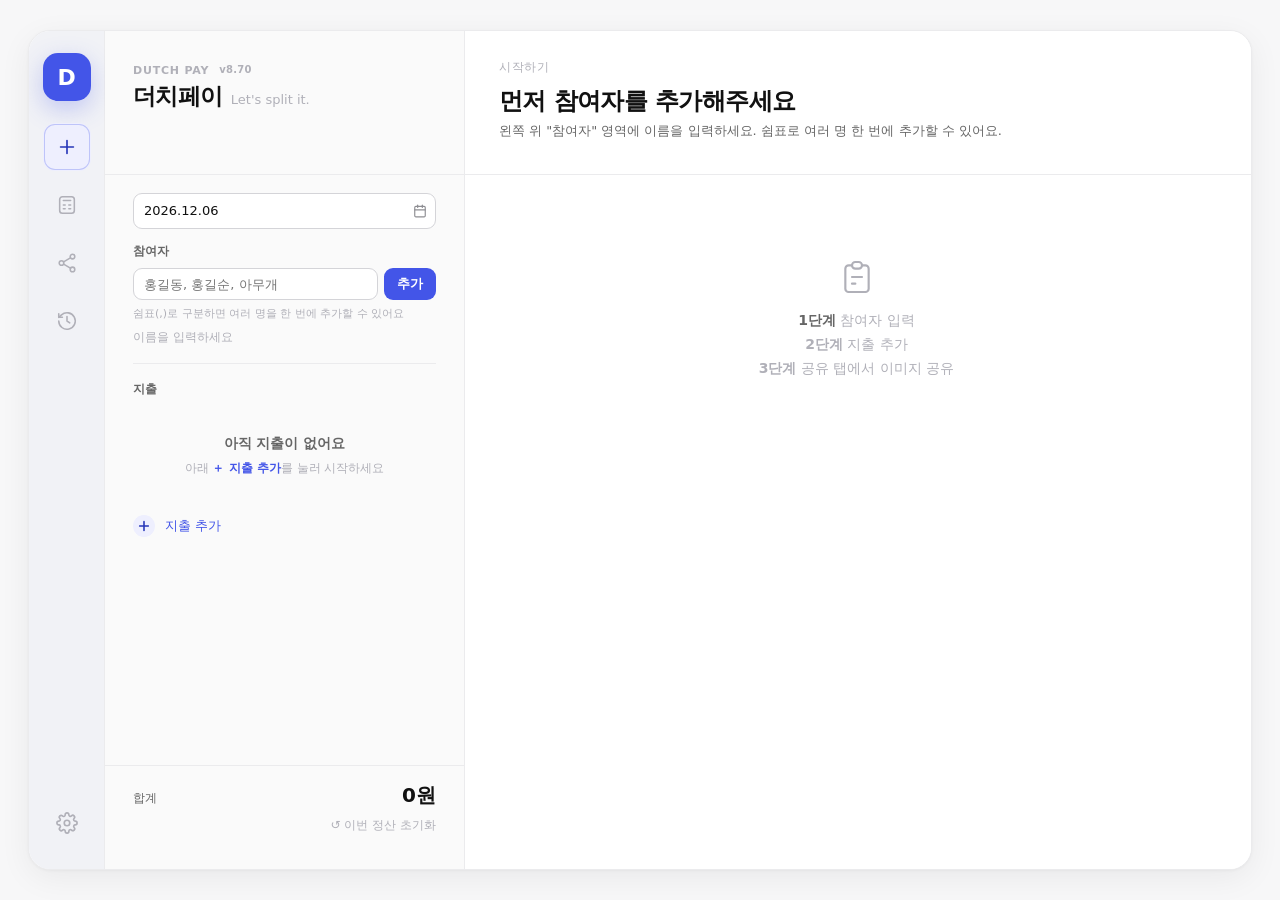
==== commit f5fdb762: "v8.70: 송금 첫 그룹(내 수취) 위 파란 구분선 제거 + 설명서 아무 곳이나 탭하면 접힘 사용자 — ①공유 이미지 송금에서 '내가 받을' 그룹 위 파란 선이 이질감 ②설명서는" ====
--- a/index.html
+++ b/index.html
@@ -1969,8 +1969,8 @@
 <script src="./category-icons-3.js"></script>
 <script src="./category-icons-4.js"></script>
 <script>
-const APP_VERSION='v8.69';
-const BUILD_TIME='2026-11-27 13:15';
+const APP_VERSION='v8.70';
+const BUILD_TIME='2026-11-27 14:00';
 window.diag=()=>{const r={version:APP_VERSION,build:BUILD_TIME,groupCards:document.querySelectorAll('.group-card').length,groupActs:document.querySelectorAll('.group-card-acts').length,sw:navigator.serviceWorker.controller?.scriptURL?.split('/').pop()||'none'};console.table(r);caches.keys().then(k=>console.log('caches:',k));return r;};
 
 let people=[],items=[],idc=0,selectedId=null;
@@ -3102,7 +3102,7 @@
 function _refreshSetDrawer(){if(_setDrawerOpen){const b=document.getElementById('setDrBody');if(b)b.innerHTML=_setPanelHtml();}}
 // 사용 설명서 카드 (접이식, 모두에게 노출) — v8.69
 function _helpCardHtml(){
-  return `<div class="set-card"><details class="set-help"><summary>📖 사용 설명서<span class="set-help-chev">›</span></summary><div class="set-help-body">`
+  return `<div class="set-card"><details class="set-help"><summary>📖 사용 설명서<span class="set-help-chev">›</span></summary><div class="set-help-body" onclick="this.closest('details').open=false">`
     +`<div class="set-help-sec"><b>이렇게 쓰면 돼요</b><ol>`
     +`<li>함께한 사람 이름을 넣어요</li>`
     +`<li>지출을 추가하고 <b>누가 냈는지</b> 골라요</li>`
@@ -3937,10 +3937,10 @@
   if(!txns.length)return'';
   const groups=_groupTxnsByRecipient(txns,_myName);
   const multi=groups.length>1; // 수취인 그룹이 2개 이상일 때만 색상 구분선 표시 (구분할 대상이 있을 때만) (v5.73)
-  return groups.map(group=>{
+  return groups.map((group,gi)=>{
     const cls=group.isOwner?'txn-div-owner':'txn-div-other';
     const rows=group.txns.map(t=>`<div class="txn-row"><div class="txn-people"><span class="txn-from">${e(t.from)}</span><span class="txn-arr">${svgArrow}</span><span class="txn-to">${e(t.to)}</span></div><span class="txn-amt">${fmt(t.amt)}원</span></div>`).join('');
-    return`${multi?`<div class="txn-group-div ${cls}"></div>`:''}${rows}`;
+    return`${(multi&&gi>0)?`<div class="txn-group-div ${cls}"></div>`:''}${rows}`;  // 첫 그룹(내 수취) 위 선은 생략 — 그룹 사이 구분선만(v8.70)
   }).join('');
 }
 
@@ -6649,7 +6649,7 @@
   const HEADER_H=118,SECTION_LABEL_H=58,SECTION_GAP=56,COUPLE_GAP=24,TOTAL_CARD_H=245,TXN_ROW_H=108,ITEM_ROW_H=152,EMPTY_CARD_H=132,BOTTOM_PAD=60,NOTICE_H=52,FOOTER_H=80;
   const txnGroups=_groupTxnsByRecipient(normalTxns,_myName),DIV_H=3;
   const _multiG=txnGroups.length>1; // 수취인 그룹 2개 이상일 때만 색상 구분선 (v5.73)
-  const txnCardH=normalTxns.length?(normalTxns.length*TXN_ROW_H+(_multiG?txnGroups.length*DIV_H:0)):EMPTY_CARD_H;
+  const txnCardH=normalTxns.length?(normalTxns.length*TXN_ROW_H+(_multiG?(txnGroups.length-1)*DIV_H:0)):EMPTY_CARD_H;
   const coupleCardH=coupleTxnRows.length?coupleTxnRows.length*TXN_ROW_H:0;
   const coupleSection=coupleCardH?(COUPLE_GAP+coupleCardH):0;
   const itemCardH=validItems.length?validItems.length*ITEM_ROW_H:EMPTY_CARD_H;
@@ -6716,8 +6716,8 @@
   }else{
     let curY=y;
     ctx.save();roundRectPath(ctx,cardX,y,cardW,txnCardH,28);ctx.clip();
-    txnGroups.forEach(group=>{
-      if(_multiG){ctx.fillStyle=group.isOwner?C.blue:C.amber;roundRectPath(ctx,cardX+34,curY,cardW-68,DIV_H,DIV_H/2);ctx.fill();curY+=DIV_H;}
+    txnGroups.forEach((group,gi)=>{
+      if(_multiG&&gi>0){ctx.fillStyle=group.isOwner?C.blue:C.amber;roundRectPath(ctx,cardX+34,curY,cardW-68,DIV_H,DIV_H/2);ctx.fill();curY+=DIV_H;}  // 첫 그룹 위 선 생략(v8.70)
       group.txns.forEach((t,ri)=>{
         drawTxnRow(t,curY,TXN_ROW_H);
         curY+=TXN_ROW_H;
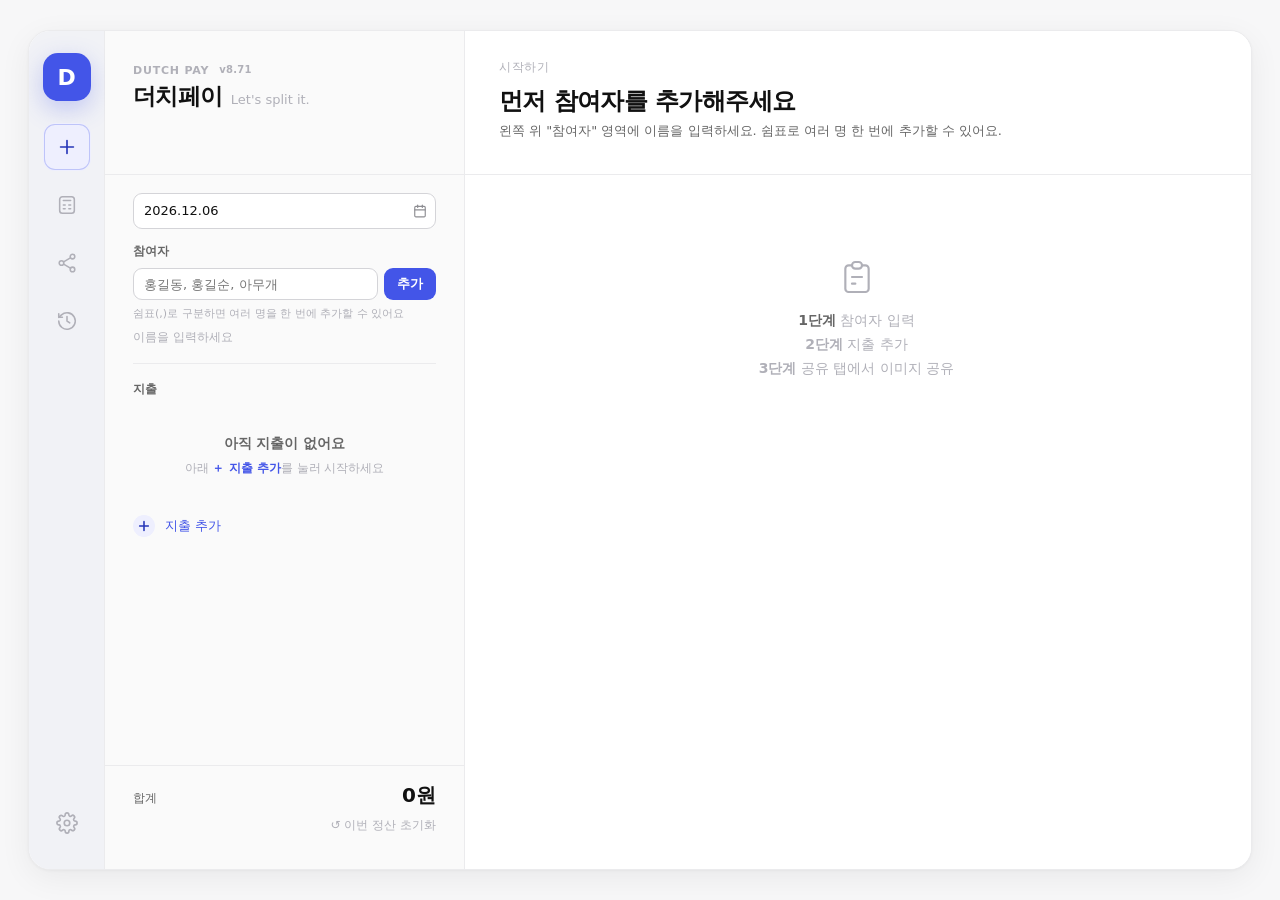
==== commit 2d94f700: "v8.71: 화면 분담액과 송금액 1원 어긋남 수정 — 반올림을 한 번만 확정 외부 리뷰: 3명 모임에서 A·B가 각 10,000 결제 시 화면 분담액(A 3,332/B 3,334" ====
--- a/index.html
+++ b/index.html
@@ -1969,8 +1969,8 @@
 <script src="./category-icons-3.js"></script>
 <script src="./category-icons-4.js"></script>
 <script>
-const APP_VERSION='v8.70';
-const BUILD_TIME='2026-11-27 14:00';
+const APP_VERSION='v8.71';
+const BUILD_TIME='2026-11-27 15:00';
 window.diag=()=>{const r={version:APP_VERSION,build:BUILD_TIME,groupCards:document.querySelectorAll('.group-card').length,groupActs:document.querySelectorAll('.group-card-acts').length,sw:navigator.serviceWorker.controller?.scriptURL?.split('/').pop()||'none'};console.table(r);caches.keys().then(k=>console.log('caches:',k));return r;};
 
 let people=[],items=[],idc=0,selectedId=null;
@@ -4655,12 +4655,18 @@
   let totalFloor=0;const fracParts=[];
   P.forEach(p=>{const f=owesFloat[p]||0;const fl=Math.floor(f);owes[p]=fl;totalFloor+=fl;fracParts.push({p,frac:f-fl});});
   let diff=Math.round(totalAmt-totalFloor);
-  if(diff!==0){fracParts.sort((a,b)=>{const ap=payerSet[a.p]?1:0,bp=payerSet[b.p]?1:0;if(ap!==bp)return bp-ap;return b.frac-a.frac;});if(fracParts.length)owes[fracParts[0].p]+=diff;}
+  if(diff!==0&&fracParts.length){
+    fracParts.sort((a,b)=>{const ap=payerSet[a.p]?1:0,bp=payerSet[b.p]?1:0;if(ap!==bp)return bp-ap;return b.frac-a.frac;});
+    // 잔여 1원씩 분배(최대잔여법·결제자 우선) — 한 사람에게 몰지 않아 분담액이 대칭·공정 (v8.71)
+    const step=diff>0?1:-1;
+    for(let k=0,n2=Math.abs(diff);k<n2;k++)owes[fracParts[k%fracParts.length].p]+=step;
+  }
   return{paid,owes,details,hasRounding:diff!==0};
 }
 
 // calcTxns: 결제자별 채무 직접 정산 — 같은 (채무자, 채권자) 쌍끼리 상계
 function calcTxns(paid,owes){
+  if(!paid||!owes){const _r=computeShares();paid=_r.paid;owes=_r.owes;}  // 인자 없이 불러도 동작(반올림 정합에 분담액 필요, v8.71)
   const dm={};people.forEach(p=>{dm[p]={};});
   items.forEach(it=>{
     if(!it.amount||+it.amount===0||it.isTreat)return;
@@ -4691,7 +4697,31 @@
     const amt=Math.floor(dm[debtor][creditor]||0);
     if(amt>0)txns.push({from:debtor,to:creditor,amt});
   }));
+  // 반올림 정합(v8.71): 송금 순액이 분담액(paid−owes)과 원 단위까지 정확히 같게 보정.
+  // 쌍별 floor로 생긴 ±차이를 '더 낼 사람(채무자)→더 받을 사람(채권자)'으로 1원씩 이동.
+  _reconcileTxns(txns,paid,owes);
   return txns;
+}
+// 송금 순액을 분담액 목표(target=paid−owes)에 정확히 맞춘다. 순수 함수(people 전역 기준).
+function _reconcileTxns(txns,paid,owes){
+  const target={},net={};
+  people.forEach(p=>{target[p]=(paid[p]||0)-(owes[p]||0);net[p]=0;});
+  txns.forEach(t=>{net[t.to]+=t.amt;net[t.from]-=t.amt;});
+  const delta={};people.forEach(p=>{delta[p]=target[p]-net[p];}); // delta>0: 더 받아야(채권자), <0: 더 내야(채무자)
+  const key=(f,t)=>f+'\u0000'+t,tmap={};
+  txns.forEach(t=>{tmap[key(t.from,t.to)]=t;});
+  for(const c of people){
+    let guard=0;
+    while(delta[c]>0&&guard++<100000){
+      let d=null;
+      for(const q of people){if(q!==c&&delta[q]<0&&tmap[key(q,c)]){d=q;break;}} // 기존 d→c 송금 우선 보정
+      if(d===null)for(const q of people){if(q!==c&&delta[q]<0){d=q;break;}}      // 없으면 최소 신규 송금
+      if(d===null)break;
+      const k=key(d,c);
+      if(tmap[k])tmap[k].amt+=1;else{const nt={from:d,to:c,amt:1};txns.push(nt);tmap[k]=nt;}
+      delta[c]-=1;delta[d]+=1;
+    }
+  }
 }
 
 // 안전장치(런타임 트립와이어): 정산이 계산될 때마다 '장부가 맞는지' 스스로 점검한다.
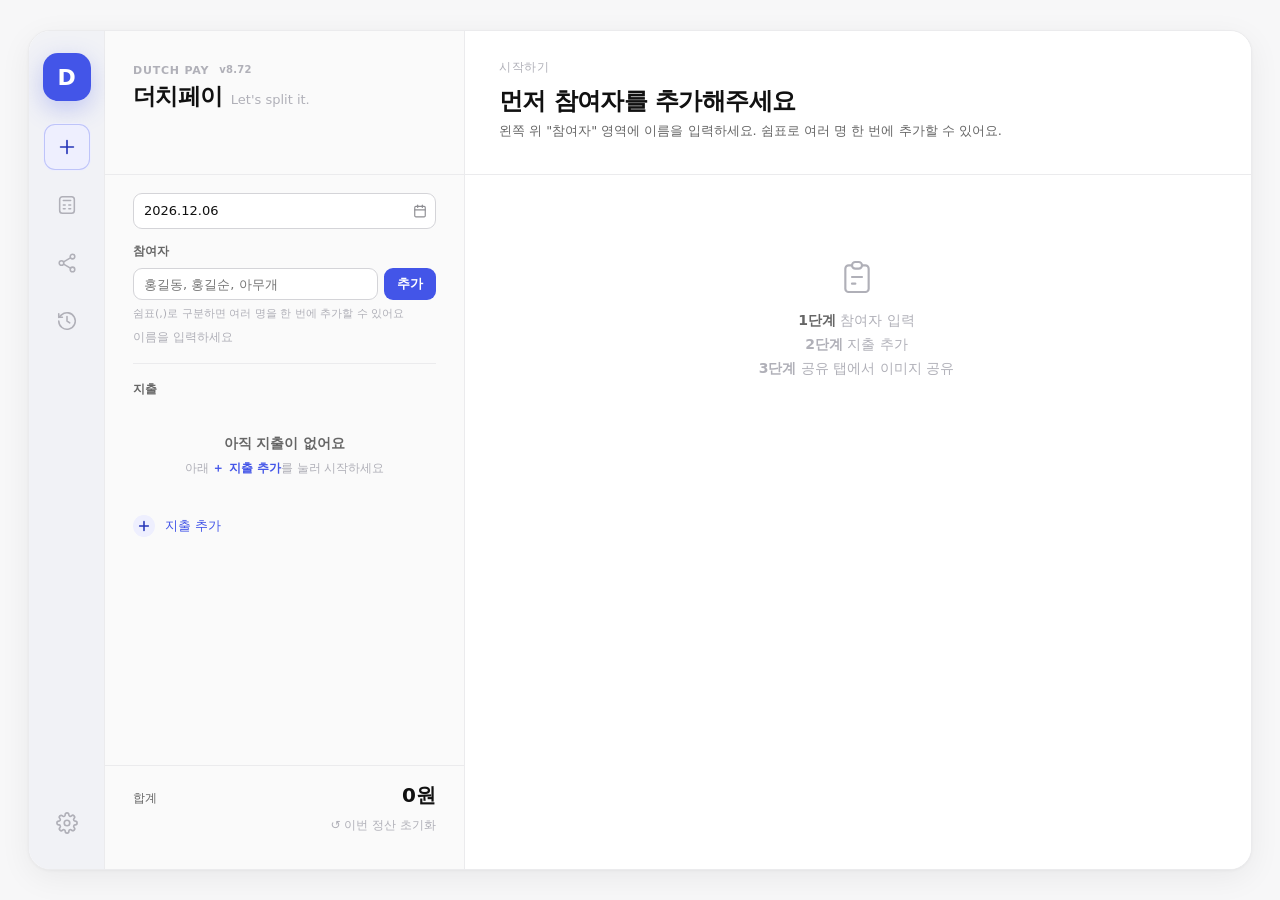
==== commit ed254246: "v8.72: 결제자만 바꾼 지출이 자동삭제되던 것 수정 — 결제자 변경을 의도적 편집으로 사용자: 결제자를 홍길순으로 바꿨는데 조상현(기본값)으로 두 번 튕김.  재현(모바일 헤드" ====
--- a/index.html
+++ b/index.html
@@ -1969,8 +1969,8 @@
 <script src="./category-icons-3.js"></script>
 <script src="./category-icons-4.js"></script>
 <script>
-const APP_VERSION='v8.71';
-const BUILD_TIME='2026-11-27 15:00';
+const APP_VERSION='v8.72';
+const BUILD_TIME='2026-11-27 15:45';
 window.diag=()=>{const r={version:APP_VERSION,build:BUILD_TIME,groupCards:document.querySelectorAll('.group-card').length,groupActs:document.querySelectorAll('.group-card-acts').length,sw:navigator.serviceWorker.controller?.scriptURL?.split('/').pop()||'none'};console.table(r);caches.keys().then(k=>console.log('caches:',k));return r;};
 
 let people=[],items=[],idc=0,selectedId=null;
@@ -3006,7 +3006,7 @@
 
 
 
-function setRounderOverride(itemId,value){const it=items.find(i=>i.id===itemId);if(!it)return;it.rounderOverride=value||null;saveState();renderAll();}
+function setRounderOverride(itemId,value){const it=items.find(i=>i.id===itemId);if(!it)return;if(_justAddedId===itemId)_justAddedId=null;/* 차액 부담자 변경=의도적 편집 → 자동삭제 제외(v8.72) */it.rounderOverride=value||null;saveState();renderAll();}
 function setIconOverride(itemId,key){const it=items.find(i=>i.id===itemId);if(!it)return;it.iconOverride=key||null;saveState();renderAll();}
 
 // 팝오버 닫기 — 팝오버·백드롭 모두 제거 (v5.69)
@@ -3034,9 +3034,9 @@
 
 let _ufTimer=null;
 function _flushUpdateField(){clearTimeout(_ufTimer);_ufTimer=null;saveState();}
-function updateField(id,field,val){const it=items.find(i=>i.id===id);if(!it)return;it[field]=val;if(_justAddedId===id&&(field==='name'||field==='amount')&&val)_justAddedId=null;updateTotals();if(field==='name'){document.getElementById('dREye').textContent='지출 편집';document.getElementById('dRTitle').textContent=val||'새 지출';const mst=document.getElementById('mSheetTitle');if(mst)mst.textContent=val||'새 지출';}if(field==='name'||field==='amount'||field==='payer'){renderItemLists();refreshMobItems();}if(field==='receiptText'||field==='amount'){document.querySelectorAll('[data-alc-host="'+id+'"]').forEach(h=>{h.innerHTML=_receiptDerivedHtml(it);});}clearTimeout(_ufTimer);_ufTimer=setTimeout(_flushUpdateField,600);}
-
-function toggleMember(id,name,btn){const it=items.find(i=>i.id===id);if(!it)return;if(!it.watchers)it.watchers=[];const isIn=it.members.includes(name);const isW=it.watchers.includes(name);if(isIn){// 포함 → 깍두기
+function updateField(id,field,val){const it=items.find(i=>i.id===id);if(!it)return;it[field]=val;if(_justAddedId===id&&(field==='name'||field==='amount'||field==='payer'||field==='rounderOverride')&&val)_justAddedId=null;/* 결제자/차액부담자도 의도적 편집 → 빈 지출 자동삭제에서 제외(결제자만 바꿨다 사라지던 버그, v8.72) */updateTotals();if(field==='name'){document.getElementById('dREye').textContent='지출 편집';document.getElementById('dRTitle').textContent=val||'새 지출';const mst=document.getElementById('mSheetTitle');if(mst)mst.textContent=val||'새 지출';}if(field==='name'||field==='amount'||field==='payer'){renderItemLists();refreshMobItems();}if(field==='receiptText'||field==='amount'){document.querySelectorAll('[data-alc-host="'+id+'"]').forEach(h=>{h.innerHTML=_receiptDerivedHtml(it);});}clearTimeout(_ufTimer);_ufTimer=setTimeout(_flushUpdateField,600);}
+
+function toggleMember(id,name,btn){const it=items.find(i=>i.id===id);if(!it)return;if(_justAddedId===id)_justAddedId=null;/* 참여자 변경=의도적 편집 → 자동삭제 제외(v8.72) */if(!it.watchers)it.watchers=[];const isIn=it.members.includes(name);const isW=it.watchers.includes(name);if(isIn){// 포함 → 깍두기
 if(it.members.length>1)it.members=it.members.filter(m=>m!==name);else return;it.watchers.push(name);}else if(isW){// 깍두기 → 제외
 it.watchers=it.watchers.filter(w=>w!==name);}else{// 제외 → 포함
 it.members.push(name);}const nowIn=it.members.includes(name);const nowW=it.watchers.includes(name);btn.className='chip'+(nowIn?' on':'')+(nowW?' watch':'');btn.innerHTML=e(name)+(nowW?'<span class="chip-watch-lbl"> 깍두기</span>':'');renderItemLists();refreshMobItems();saveState();}
@@ -5155,7 +5155,7 @@
   const sheet=document.getElementById('mSheet');if(sheet&&sheet.classList.contains('open'))renderSheetBody(itemId);
   _syncFlushNow();
 }
-function toggleTreat(id){const it=items.find(i=>i.id===id);if(!it)return;it.isTreat=!it.isTreat;saveState();renderAll();const sheet=document.getElementById('mSheet');if(sheet&&sheet.classList.contains('open'))renderSheetBody(id);}
+function toggleTreat(id){const it=items.find(i=>i.id===id);if(!it)return;if(_justAddedId===id)_justAddedId=null;/* 한턱 변경=의도적 편집 → 자동삭제 제외(v8.72) */it.isTreat=!it.isTreat;saveState();renderAll();const sheet=document.getElementById('mSheet');if(sheet&&sheet.classList.contains('open'))renderSheetBody(id);}
 // 술 안 마시는 사람 토글 (noDrink) — 술값 제외 대상
 function toggleNoDrink(id,name){const it=items.find(i=>i.id===id);if(!it)return;if(!Array.isArray(it.noDrink))it.noDrink=[];if(it.noDrink.includes(name))it.noDrink=it.noDrink.filter(x=>x!==name);else it.noDrink.push(name);saveState();renderAll();const sheet=document.getElementById('mSheet');if(sheet&&sheet.classList.contains('open'))renderSheetBody(id);}
 // 술 품목 수동 토글 — 자동 판정을 뒤집어 alcoholOn/alcoholOff(품목명 기준)에 기록
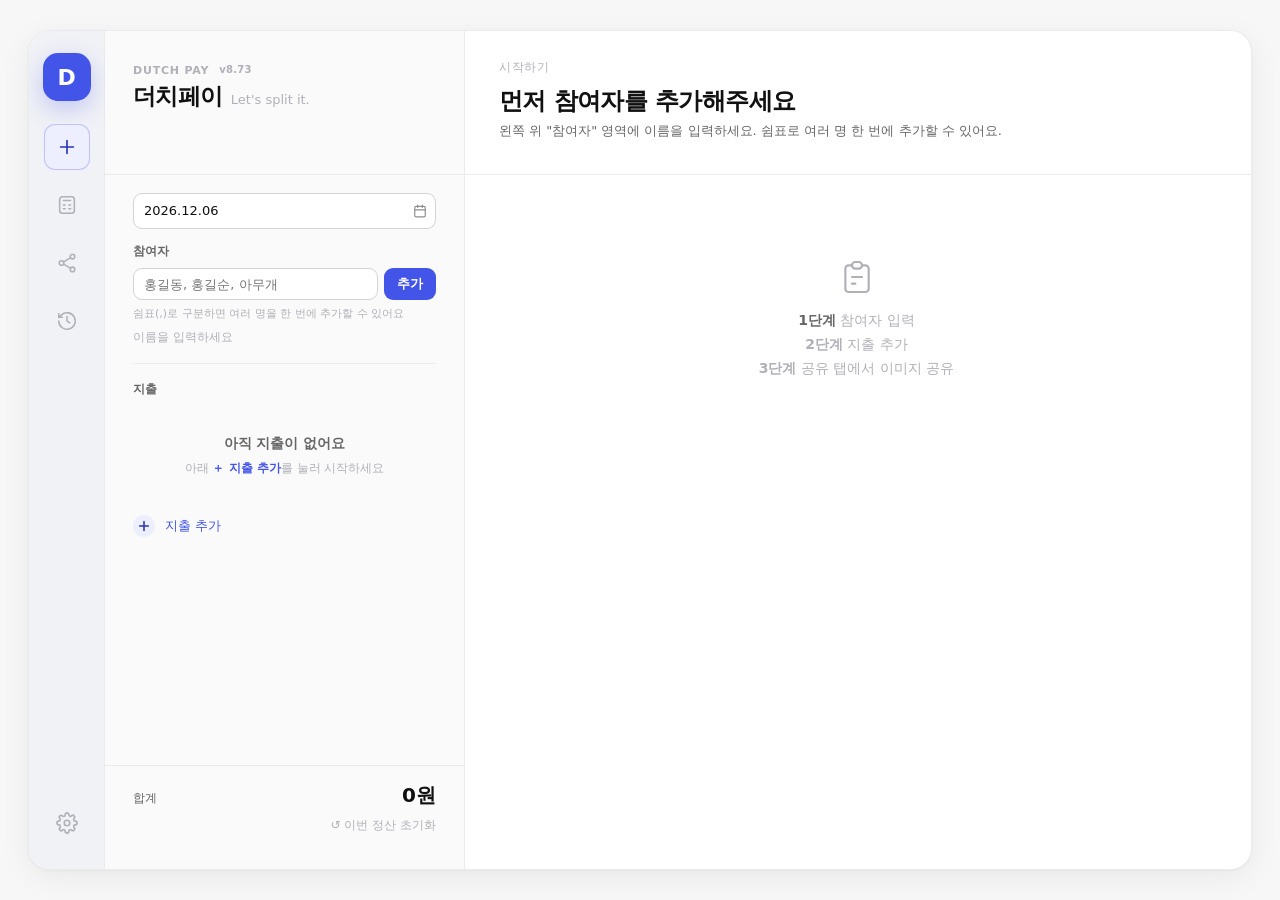
==== commit 7c1a16b0: "v8.73: 사용 설명서를 풀 튜토리얼로 확장 사용자가 작성한 상세 설명서를 설정 📖 사용 설명서(_helpCardHtml)에 반영: - 처음이라면 이렇게(민수·지영·현우 예시):" ====
--- a/index.html
+++ b/index.html
@@ -810,6 +810,14 @@
 .set-help-body ol{margin:6px 0 0;padding-left:19px;}
 .set-help-body li{margin:3px 0;}
 .set-help-body p{margin:4px 0 0;}
+/* 사용 설명서 확장(v8.73) */
+.set-help-lead{margin:0 0 2px;color:var(--label);font-weight:600;}
+.set-help-h{color:var(--label);font-size:13.5px;display:block;margin-bottom:5px;}
+.set-help-ex{margin:0 0 7px;padding:7px 10px;background:var(--fill);border-radius:8px;font-size:12px;color:var(--label3);line-height:1.55;}
+.set-help-body ul.set-help-tips{margin:7px 0 0;padding-left:0;list-style:none;}
+.set-help-body ul.set-help-tips li{margin:7px 0;padding-left:13px;position:relative;}
+.set-help-body ul.set-help-tips li::before{content:"·";position:absolute;left:3px;color:var(--label3);font-weight:700;}
+.set-help-body code{background:var(--fill);border-radius:5px;padding:1px 5px;font-size:12px;font-family:inherit;color:var(--label);}
 @media(max-width:700px){.set-body{padding:16px 16px 24px;} .set-row{padding:14px 2px;font-size:16px;} .set-seg-btn{padding:11px 4px;font-size:14px;}}
 .couple-ov{position:fixed;inset:0;background:rgba(0,0,0,.45);z-index:3000;display:flex;align-items:center;justify-content:center;}
 .couple-modal{background:var(--card);border-radius:20px;padding:28px 24px;width:320px;max-width:92vw;}
@@ -1969,8 +1977,8 @@
 <script src="./category-icons-3.js"></script>
 <script src="./category-icons-4.js"></script>
 <script>
-const APP_VERSION='v8.72';
-const BUILD_TIME='2026-11-27 15:45';
+const APP_VERSION='v8.73';
+const BUILD_TIME='2026-11-27 16:20';
 window.diag=()=>{const r={version:APP_VERSION,build:BUILD_TIME,groupCards:document.querySelectorAll('.group-card').length,groupActs:document.querySelectorAll('.group-card-acts').length,sw:navigator.serviceWorker.controller?.scriptURL?.split('/').pop()||'none'};console.table(r);caches.keys().then(k=>console.log('caches:',k));return r;};
 
 let people=[],items=[],idc=0,selectedId=null;
@@ -3103,15 +3111,25 @@
 // 사용 설명서 카드 (접이식, 모두에게 노출) — v8.69
 function _helpCardHtml(){
   return `<div class="set-card"><details class="set-help"><summary>📖 사용 설명서<span class="set-help-chev">›</span></summary><div class="set-help-body" onclick="this.closest('details').open=false">`
-    +`<div class="set-help-sec"><b>이렇게 쓰면 돼요</b><ol>`
-    +`<li>함께한 사람 이름을 넣어요</li>`
-    +`<li>지출을 추가하고 <b>누가 냈는지</b> 골라요</li>`
-    +`<li><b>정산</b> 탭에서 누가 누구에게 얼마 주면 되는지 나와요</li>`
-    +`<li><b>공유</b> 탭에서 이미지로 저장해 단톡방에 올려요</li>`
-    +`</ol></div>`
-    +`<div class="set-help-sec"><b>👤 '내 이름'을 정하면?</b><p>정산·공유 화면에서 <b>내가 받을·보낼 돈이 파란색으로 맨 위</b>에 떠서 한눈에 보여요.</p></div>`
-    +`<div class="set-help-sec"><b>💑 '커플 설정'이란?</b><p>연인·부부처럼 돈을 같이 쓰는 두 사람을 <b>공유 이미지에서 한 팀으로 합쳐서</b> 보여줘요. (두 사람 각자 금액도 같이 표시돼요)</p></div>`
-    +`<div class="set-help-sec"><b>☁️ '내 데이터 백업'은?</b><p>내 정산 기록을 <b>내 클라우드(Dropbox·Google Drive)에 저장</b>해 둬요. 폰을 바꾸거나 앱을 지워도 <b>'복원하기'로 다시 불러올 수 있어요.</b> (내 것만 저장돼요 — 다른 사람과 안 섞여요)</p></div>`
+    +`<p class="set-help-lead">지출마다 <b>누가 결제했고 누가 함께 나눌지</b> 넣으면, 누가 누구에게 얼마 보낼지 계산해줘요.</p>`
+    +`<div class="set-help-sec"><b class="set-help-h">처음이라면 이렇게</b>`
+      +`<p class="set-help-ex">예) 민수·지영·현우가 저녁(민수 결제 60,000원), 뒤에 민수·지영만 카페(지영 결제 12,000원)</p>`
+      +`<ol>`
+      +`<li><b>참여자</b> 칸에 <code>민수, 지영, 현우</code> → <b>추가</b> (쉼표로 한 번에)</li>`
+      +`<li><b>＋ 지출 추가</b>로 한 건씩: 저녁(결제자 민수·셋이 나눔) / 카페(결제자 지영). 카페엔 안 간 <b>현우를 빼요</b></li>`
+      +`<li><b>정산</b>을 누르면 송금 내역: 지영→민수 14,000 · 현우→민수 20,000 (주고받을 돈을 상계해 한 번에)</li>`
+      +`<li><b>공유 → 정산 이미지</b>로 카톡 공유. 다시 볼 모임은 <b>기록 보관함에 저장</b></li>`
+      +`</ol></div>`
+    +`<div class="set-help-sec"><b class="set-help-h">모임에서 자주 쓰는 기능</b><ul class="set-help-tips">`
+      +`<li><b>"2차는 내가 쏠게!"</b> → 그 지출에서 <b>🎉 한턱 쏨</b> 켜기 (남에게 청구 안 됨)</li>`
+      +`<li><b>"같이 있었지만 돈은 안 받아"</b> → 그 사람을 <b>깍두기</b>로 (참석 표시·부담금은 빠짐)</li>`
+      +`<li><b>"술 안 마신 사람은 술값 빼줘"</b> → 지출에 <b>술값·안 마신 사람</b> 지정 (음식은 같이, 술값은 마신 사람끼리)</li>`
+      +`<li><b>"1원이 남아요"</b> → 화면의 <b>차액</b>을 눌러 부담할 사람 바꾸기 (기본=결제자 우선)</li>`
+      +`<li><b>"내 송금만 빨리 보고 싶어"</b> → 아래 <b>내 이름</b>을 모임에 넣은 이름과 똑같이</li>`
+      +`</ul></div>`
+    +`<div class="set-help-sec"><b class="set-help-h">👤 '내 이름'을 정하면?</b><p>정산·공유에서 내가 받을·보낼 돈이 <b>파란색으로 맨 위</b>에 떠 한눈에 보여요.</p></div>`
+    +`<div class="set-help-sec"><b class="set-help-h">💑 '커플 설정'이란?</b><p>연인·부부처럼 돈을 같이 쓰는 두 사람을 <b>공유 이미지에서 한 팀으로 합쳐서</b> 보여줘요. (각자 금액도 같이 표시)</p></div>`
+    +`<div class="set-help-sec"><b class="set-help-h">☁️ 휴대폰 바꾸기 전엔</b><p><b>내 데이터 백업</b>에서 Dropbox·Google Drive 연결 → <b>지금 백업하기</b>. 새 기기에선 같은 계정 연결 후 <b>복원하기</b>. (내 것만 저장돼요 — 다른 사람과 안 섞임)</p></div>`
     +`</div></details></div>`;
 }
 // 친구용 간편 백업 카드 (소유자 아님일 때만 노출) — v8.65
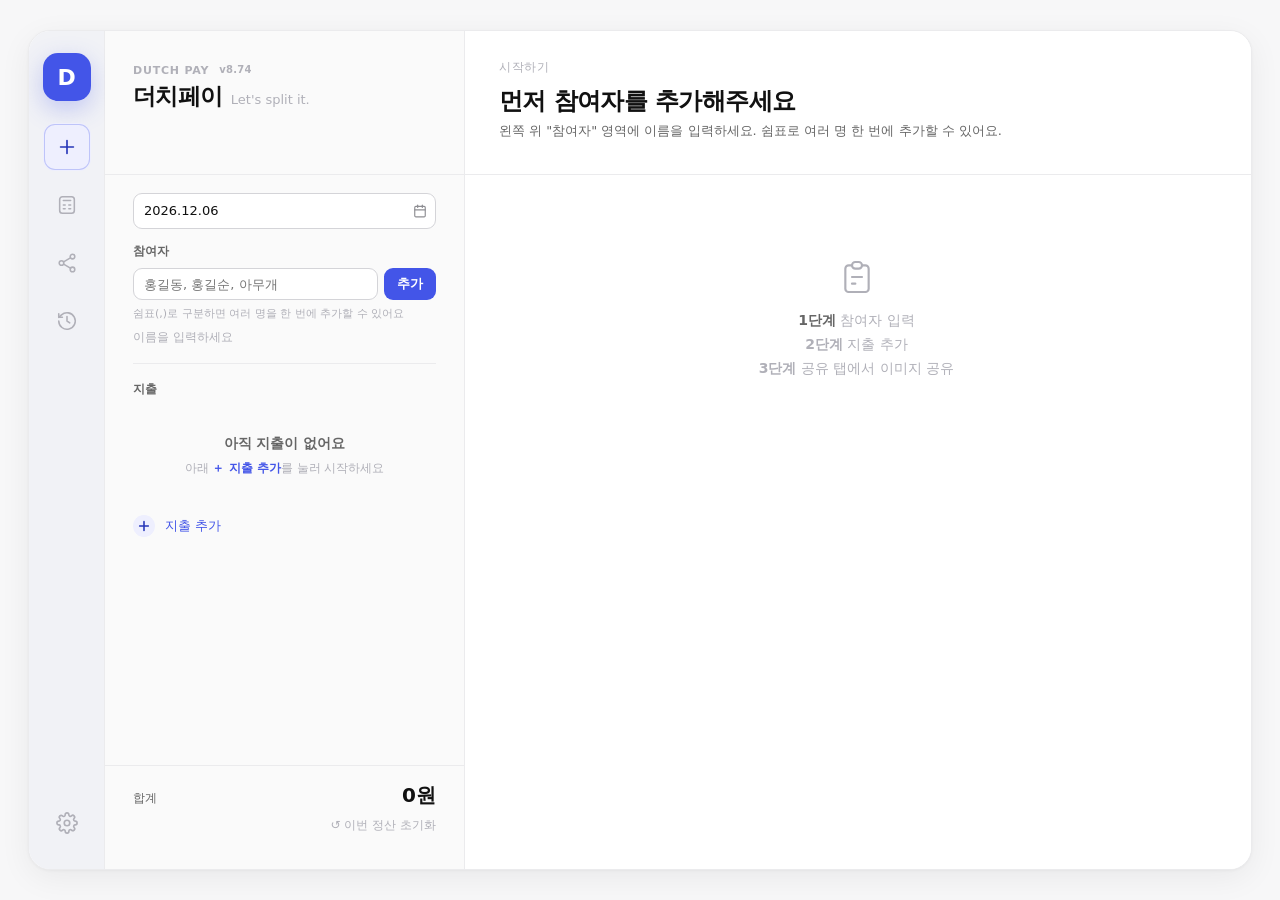
==== commit 397a8a48: "v8.74: 소유자 실명 해시화(개인정보) + 백업 미연결 경고 - 공개 소스의 소유자 실명 'OWNER_NAME=조상현' 평문 제거 → djb2 해시   상수(OWNER_NAME" ====
--- a/index.html
+++ b/index.html
@@ -757,6 +757,7 @@
 .set-card{background:var(--card);border:1px solid var(--sep);border-radius:16px;padding:16px 16px 14px;}
 .set-card-title{font-size:13px;font-weight:700;color:var(--label);letter-spacing:.2px;margin-bottom:4px;}
 .set-card-note{font-size:12px;color:var(--label2);line-height:1.5;margin-top:10px;}
+.set-card-warn{font-size:12px;color:var(--label);line-height:1.5;margin-top:10px;padding:9px 11px;border-radius:9px;background:var(--fill2);border:1px solid var(--sep);}
 /* 내 이름 필드 */
 .set-field{display:flex;align-items:center;justify-content:space-between;gap:10px;width:100%;border:1px solid var(--sep);background:var(--fill2);border-radius:11px;padding:12px 14px;margin-top:10px;cursor:pointer;text-align:left;font-family:inherit;}
 .set-field:hover{border-color:var(--sep2);}
@@ -1977,8 +1978,8 @@
 <script src="./category-icons-3.js"></script>
 <script src="./category-icons-4.js"></script>
 <script>
-const APP_VERSION='v8.73';
-const BUILD_TIME='2026-11-27 16:20';
+const APP_VERSION='v8.74';
+const BUILD_TIME='2026-11-27 18:30';
 window.diag=()=>{const r={version:APP_VERSION,build:BUILD_TIME,groupCards:document.querySelectorAll('.group-card').length,groupActs:document.querySelectorAll('.group-card-acts').length,sw:navigator.serviceWorker.controller?.scriptURL?.split('/').pop()||'none'};console.table(r);caches.keys().then(k=>console.log('caches:',k));return r;};
 
 let people=[],items=[],idc=0,selectedId=null;
@@ -1987,10 +1988,12 @@
 let _pmHistTab='current',_pmHistSearch='',_pmHistSort='newest',_pmHistFilter='all',_pmViewMode='list',_pmHistGroup='all',_pmMonthPeopleSort='amt';
 const _pmMonthsOpen=new Set();
 let _dbxAutoSavedFp='';
-const OWNER_NAME='조상현'; // 내 이름이 소유자명이면 5탭 잠금 해제 없이 자동 해제 (v5.75)
+const OWNER_NAME_HASH=250938938; // 소유자 이름 해시(djb2·실명 비노출) — 내 이름이 이 해시와 같으면 5탭 없이 자동 잠금해제 (v5.75, v8.74 해시화)
+function _hashName(s){s=(s||'').trim().normalize('NFC');let x=5381;for(let i=0;i<s.length;i++){x=((x<<5)+x+s.charCodeAt(i))>>>0;}return x;}
+function _isOwnerName(n){const t=(n||'').trim();return !!t&&_hashName(t)===OWNER_NAME_HASH;}
 let _myName=localStorage.getItem('dutchpay_my_name')||'';
 let _coupleNames=(()=>{try{return JSON.parse(localStorage.getItem('dutchpay_couple')||'[]');}catch(e){return[];}})();
-let _ownerTapCount=0,_ownerUnlocked=!!localStorage.getItem('dutchpay_owner_unlocked')||_myName===OWNER_NAME;
+let _ownerTapCount=0,_ownerUnlocked=!!localStorage.getItem('dutchpay_owner_unlocked')||_isOwnerName(_myName);
 let _historySearch='';let _histSearchTypedAt=0;
 let _historySort='newest';
 let _histView='list',_histStatsSub='all'; // 기록보관함 뷰: 기록 | 통계(전체·월별) (v8.29, 다이어트 단계2)
@@ -2117,7 +2120,7 @@
     else if(action==='setCouples'){pop.remove();showCoupleSettings();}
     else if(action==='exportCsv'){exportCurrentGroupCsv();pop.remove();}
     else if(action==='export'){exportData();pop.remove();}
-    else if(action==='setMyName'){const n=prompt('더치페이에서 나의 이름을 입력하세요\n(입금 관리에서 나에게 오는 입금만 수정 가능해져요)',_myName);if(n===null)return;_myName=n.trim();localStorage.setItem('dutchpay_my_name',_myName);const _wasUnlocked=_ownerUnlocked;_ownerUnlocked=!!localStorage.getItem('dutchpay_owner_unlocked')||_myName===OWNER_NAME;pop.remove();toast(_myName?`내 이름이 "${_myName}"으로 설정됐어요${(!_wasUnlocked&&_ownerUnlocked)?' · 소유자 기능 잠금 해제됨':''}`:'내 이름 설정이 해제됐어요',{type:'success'});renderAll();}
+    else if(action==='setMyName'){const n=prompt('더치페이에서 나의 이름을 입력하세요\n(입금 관리에서 나에게 오는 입금만 수정 가능해져요)',_myName);if(n===null)return;_myName=n.trim();localStorage.setItem('dutchpay_my_name',_myName);const _wasUnlocked=_ownerUnlocked;_ownerUnlocked=!!localStorage.getItem('dutchpay_owner_unlocked')||_isOwnerName(_myName);pop.remove();toast(_myName?`내 이름이 "${_myName}"으로 설정됐어요${(!_wasUnlocked&&_ownerUnlocked)?' · 소유자 기능 잠금 해제됨':''}`:'내 이름 설정이 해제됐어요',{type:'success'});renderAll();}
     else if(action==='toggleDark'){_toggleDarkMode();pop.remove();}
     else if(action==='resetCurrent'){resetCurrentSettlement();pop.remove();}
     else if(action==='reset'){resetAllData();pop.remove();}
@@ -3159,7 +3162,8 @@
   }
   return `<div class="set-card"><div class="set-card-title">내 데이터 백업</div>`
     +`<div class="set-dbx-status"><span class="dot"></span>연결 안 됨</div>`
-    +`<div class="set-card-note">내 클라우드에 연결하면 내 정산 데이터·기록을 백업하고, 폰을 바꾸거나 브라우저를 지워도 복원할 수 있어요. (내 데이터만 — 다른 사람과 섞이지 않아요)</div>`
+    +`<div class="set-card-warn">⚠️ 지금 내 데이터는 <b>이 브라우저에만</b> 저장돼요. 브라우저 기록을 지우거나 폰을 바꾸면 사라질 수 있어요.</div>`
+    +`<div class="set-card-note">아래에서 내 클라우드에 연결하면 내 정산 데이터·기록을 백업하고, 폰을 바꾸거나 브라우저를 지워도 복원할 수 있어요. (내 데이터만 — 다른 사람과 섞이지 않아요)</div>`
     +`<div class="set-btns">`
     +`<button class="set-btn primary" data-action="fbxConnect">Dropbox로 백업 연결</button>`
     +`<button class="set-btn primary" data-action="gbxConnect">Google Drive로 백업 연결</button>`
@@ -3238,7 +3242,7 @@
   _myName=n;
   localStorage.setItem('dutchpay_my_name',_myName);
   const wasUnlocked=_ownerUnlocked;
-  _ownerUnlocked=!!localStorage.getItem('dutchpay_owner_unlocked')||_myName===OWNER_NAME;
+  _ownerUnlocked=!!localStorage.getItem('dutchpay_owner_unlocked')||_isOwnerName(_myName);
   toast(_myName?`내 이름이 "${_myName}"으로 설정됐어요${(!wasUnlocked&&_ownerUnlocked)?' · 소유자 기능 잠금 해제됨':''}`:'내 이름 설정이 해제됐어요',{type:'success'});
   renderAll();_refreshSetDrawer();
 }
@@ -3264,7 +3268,7 @@
   else if(action==='setCouples'){close();showCoupleSettings();}
   else if(action==='exportCsv'){exportCurrentGroupCsv();}
   else if(action==='export'){exportData();}
-  else if(action==='setMyName'){const n=prompt('더치페이에서 나의 이름을 입력하세요\n(입금 관리에서 나에게 오는 입금만 수정 가능해져요)',_myName);if(n===null)return;_myName=n.trim();localStorage.setItem('dutchpay_my_name',_myName);const _wasUnlocked=_ownerUnlocked;_ownerUnlocked=!!localStorage.getItem('dutchpay_owner_unlocked')||_myName===OWNER_NAME;toast(_myName?`내 이름이 "${_myName}"으로 설정됐어요${(!_wasUnlocked&&_ownerUnlocked)?' · 소유자 기능 잠금 해제됨':''}`:'내 이름 설정이 해제됐어요',{type:'success'});renderAll();refresh();}
+  else if(action==='setMyName'){const n=prompt('더치페이에서 나의 이름을 입력하세요\n(입금 관리에서 나에게 오는 입금만 수정 가능해져요)',_myName);if(n===null)return;_myName=n.trim();localStorage.setItem('dutchpay_my_name',_myName);const _wasUnlocked=_ownerUnlocked;_ownerUnlocked=!!localStorage.getItem('dutchpay_owner_unlocked')||_isOwnerName(_myName);toast(_myName?`내 이름이 "${_myName}"으로 설정됐어요${(!_wasUnlocked&&_ownerUnlocked)?' · 소유자 기능 잠금 해제됨':''}`:'내 이름 설정이 해제됐어요',{type:'success'});renderAll();refresh();}
   else if(action==='toggleDark'){_toggleDarkMode();refresh();}
   else if(action.indexOf('theme:')===0){const m=action.slice(6);if(m==='system')localStorage.removeItem('dutchpay_dark_mode');else localStorage.setItem('dutchpay_dark_mode',m);_applyDarkMode();refresh();}
   else if(action==='resetCurrent'){close();resetCurrentSettlement();}
@@ -4395,7 +4399,7 @@
   if(!ownerName)return'';
   const ownerPaid=paid[ownerName]||0;
   const ownerBurden=owes[ownerName]||0;
-  // 한턱 혜택: '조상현 쏨'처럼 소유자가 쏜 금액만 합산한다(다른 사람이 쏜 한턱은 제외).
+  // 한턱 혜택: '소유자 쏨'처럼 소유자가 쏜 금액만 합산한다(다른 사람이 쏜 한턱은 제외).
   // 라벨(누가 쏨)과 금액(그 사람이 쏜 액수)이 반드시 일치해야 한다.
   const treatTotal=items.filter(it=>it.isTreat&&it.payer===ownerName).reduce((s,it)=>s+(+it.amount||0),0);
   const ownerReceives=txns.filter(t=>t.to===ownerName).reduce((s,t)=>s+t.amt,0);
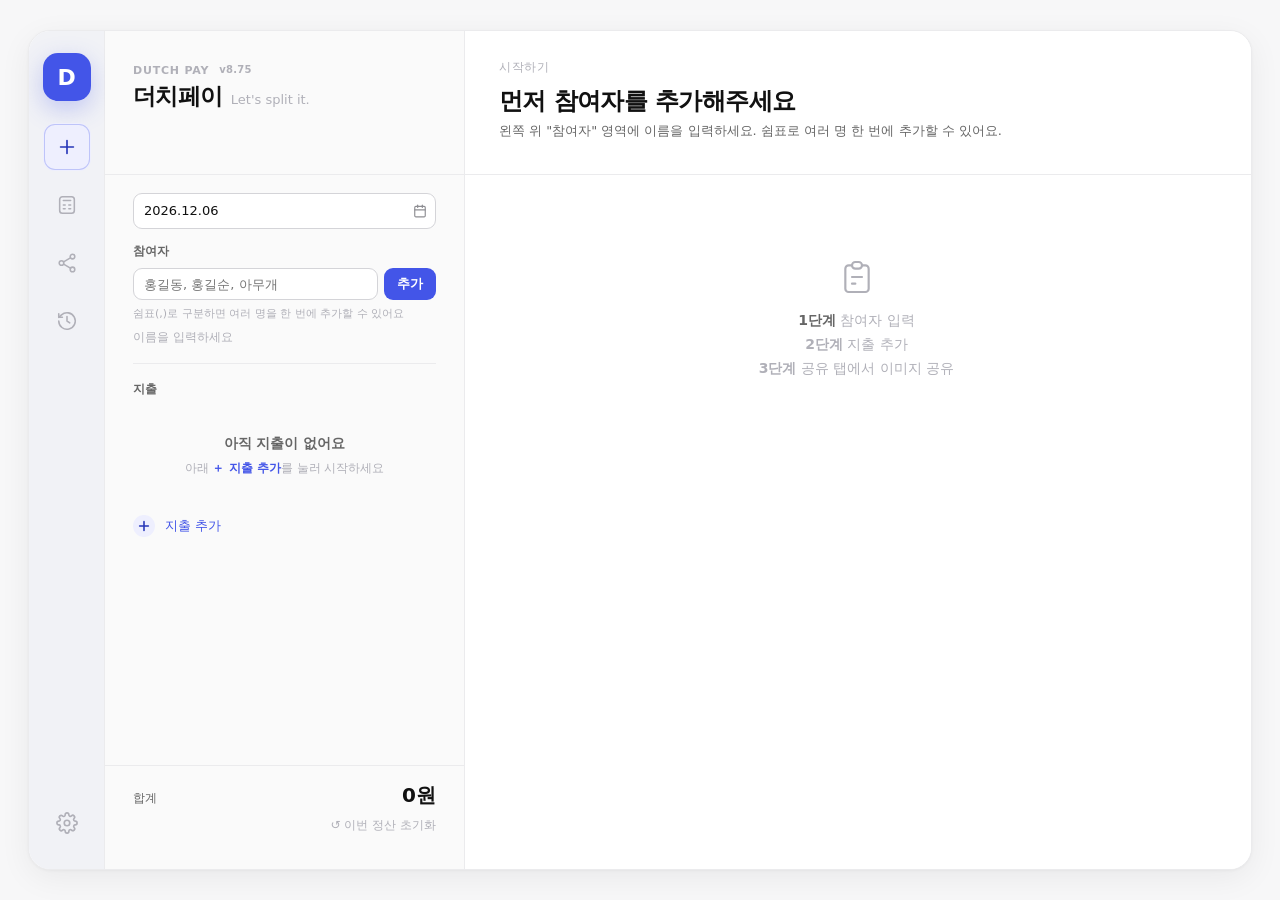
==== commit 61c7ee8c: "v8.75: 동기화 충돌 창 제목을 실제 참여자로 통일 - 동기화 충돌 창 카드 제목이 그룹의 저장된 name(c.local.name)을 써서,   nameAuto=false 그룹" ====
--- a/index.html
+++ b/index.html
@@ -1978,8 +1978,8 @@
 <script src="./category-icons-3.js"></script>
 <script src="./category-icons-4.js"></script>
 <script>
-const APP_VERSION='v8.74';
-const BUILD_TIME='2026-11-27 18:30';
+const APP_VERSION='v8.75';
+const BUILD_TIME='2026-11-27 19:40';
 window.diag=()=>{const r={version:APP_VERSION,build:BUILD_TIME,groupCards:document.querySelectorAll('.group-card').length,groupActs:document.querySelectorAll('.group-card-acts').length,sw:navigator.serviceWorker.controller?.scriptURL?.split('/').pop()||'none'};console.table(r);caches.keys().then(k=>console.log('caches:',k));return r;};
 
 let people=[],items=[],idc=0,selectedId=null;
@@ -2578,7 +2578,7 @@
   const choices={};conflicts.forEach(c=>{choices[c.id]='local';});
   function _scFmtDate(iso){if(!iso)return '';try{const d=new Date(iso);return d.toLocaleDateString('ko-KR',{month:'short',day:'numeric',hour:'2-digit',minute:'2-digit'});}catch(e){return '';}}
   function _scFmtGroup(g){const items=(g.data&&g.data.items)||[];const total=items.reduce((s,it)=>s+(+it.amount||0),0);const ppl=((g.data&&g.data.people)||[]).join(', ')||g.name||'그룹';return{ppl,cnt:items.length,total:fmt(total)+'원',at:_scFmtDate(g.updatedAt)};}
-  const cards=conflicts.map(c=>{const l=_scFmtGroup(c.local),r=_scFmtGroup(c.remote);return `<div class="sc-card" data-cid="${e(c.id)}"><div class="sc-card-title">${e(c.local.name||c.id)}</div><div class="sc-versions"><button class="sc-ver sc-local on" onclick="_scPick(${ja(c.id)},'local')"><div class="sc-ver-hd">📱 이 기기</div><div class="sc-ver-sub">${e(l.ppl)}</div><div class="sc-ver-row"><span>${l.cnt}건</span><span>${l.total}</span></div><div class="sc-ver-at">${e(l.at)}</div></button><button class="sc-ver sc-remote" onclick="_scPick(${ja(c.id)},'remote')"><div class="sc-ver-hd">☁ Dropbox</div><div class="sc-ver-sub">${e(r.ppl)}</div><div class="sc-ver-row"><span>${r.cnt}건</span><span>${r.total}</span></div><div class="sc-ver-at">${e(r.at)}</div></button></div></div>`;}).join('');
+  const cards=conflicts.map(c=>{const l=_scFmtGroup(c.local),r=_scFmtGroup(c.remote);return `<div class="sc-card" data-cid="${e(c.id)}"><div class="sc-card-title">${e(l.ppl||c.local.name||c.id)}</div><div class="sc-versions"><button class="sc-ver sc-local on" onclick="_scPick(${ja(c.id)},'local')"><div class="sc-ver-hd">📱 이 기기</div><div class="sc-ver-sub">${e(l.ppl)}</div><div class="sc-ver-row"><span>${l.cnt}건</span><span>${l.total}</span></div><div class="sc-ver-at">${e(l.at)}</div></button><button class="sc-ver sc-remote" onclick="_scPick(${ja(c.id)},'remote')"><div class="sc-ver-hd">☁ Dropbox</div><div class="sc-ver-sub">${e(r.ppl)}</div><div class="sc-ver-row"><span>${r.cnt}건</span><span>${r.total}</span></div><div class="sc-ver-at">${e(r.at)}</div></button></div></div>`;}).join('');
   const ov=document.createElement('div');ov.id='syncConflictOv';ov.className='sc-overlay';
   ov.innerHTML=`<div class="sc-modal"><div class="sc-hd">⚠️ 동기화 충돌</div><div class="sc-desc">두 기기에서 같은 그룹을 동시에 수정했어요.<br>유지할 버전을 선택해주세요.</div>${cards}<button class="sc-confirm" onclick="_scConfirm()">선택 완료</button></div>`;
   document.body.appendChild(ov);
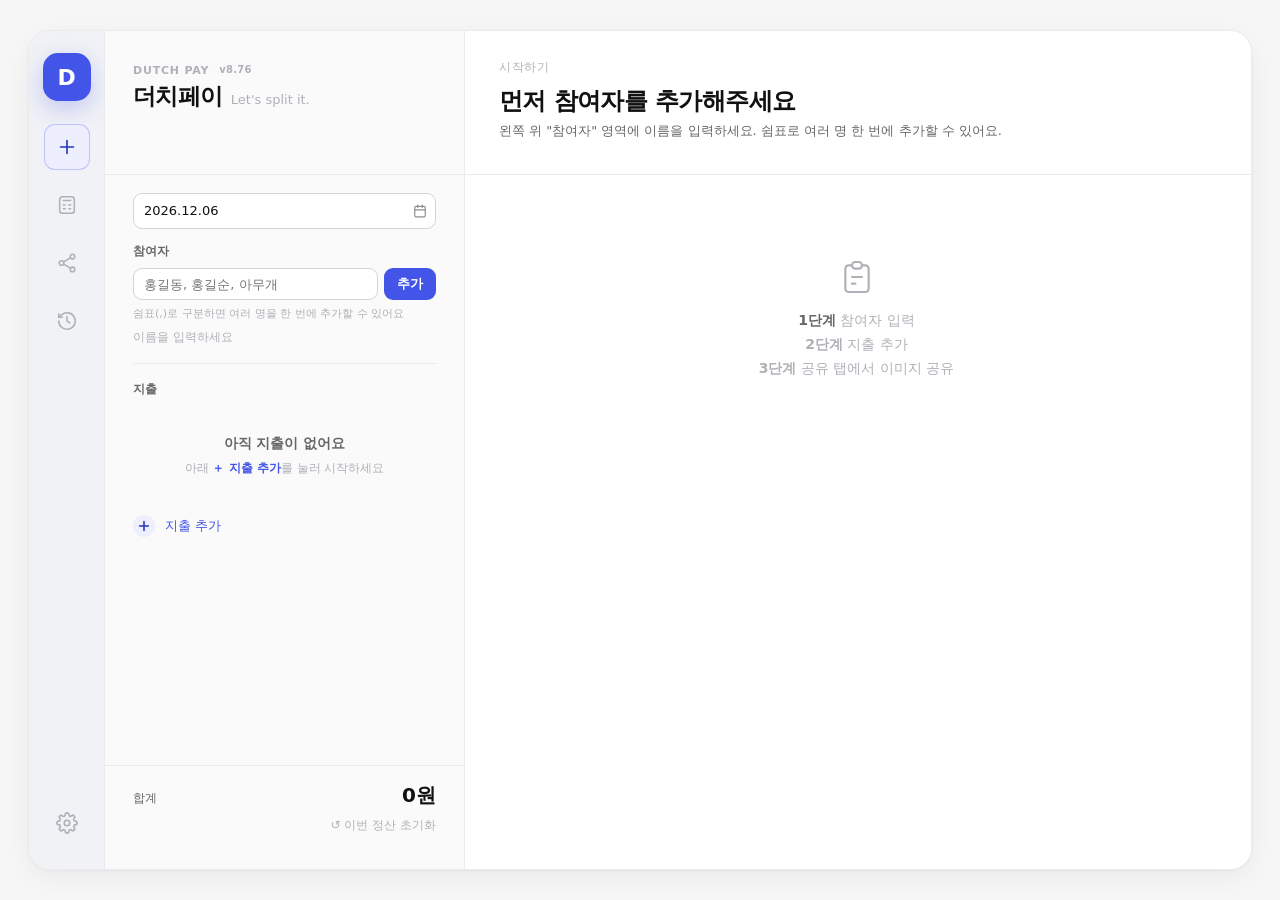
==== commit 45cf14c0: "v8.76: 반올림 잔여 1원을 소유자(호스트)가 부담 — 전역 - 커플 합산에서 두 사람이 1원 다른 형평성 문제의 근본: computeShares의   잔여(diff) 분배가 " ====
--- a/index.html
+++ b/index.html
@@ -1978,8 +1978,8 @@
 <script src="./category-icons-3.js"></script>
 <script src="./category-icons-4.js"></script>
 <script>
-const APP_VERSION='v8.75';
-const BUILD_TIME='2026-11-27 19:40';
+const APP_VERSION='v8.76';
+const BUILD_TIME='2026-11-28 01:15';
 window.diag=()=>{const r={version:APP_VERSION,build:BUILD_TIME,groupCards:document.querySelectorAll('.group-card').length,groupActs:document.querySelectorAll('.group-card-acts').length,sw:navigator.serviceWorker.controller?.scriptURL?.split('/').pop()||'none'};console.table(r);caches.keys().then(k=>console.log('caches:',k));return r;};
 
 let people=[],items=[],idc=0,selectedId=null;
@@ -4677,11 +4677,16 @@
   let totalFloor=0;const fracParts=[];
   P.forEach(p=>{const f=owesFloat[p]||0;const fl=Math.floor(f);owes[p]=fl;totalFloor+=fl;fracParts.push({p,frac:f-fl});});
   let diff=Math.round(totalAmt-totalFloor);
-  if(diff!==0&&fracParts.length){
-    fracParts.sort((a,b)=>{const ap=payerSet[a.p]?1:0,bp=payerSet[b.p]?1:0;if(ap!==bp)return bp-ap;return b.frac-a.frac;});
-    // 잔여 1원씩 분배(최대잔여법·결제자 우선) — 한 사람에게 몰지 않아 분담액이 대칭·공정 (v8.71)
-    const step=diff>0?1:-1;
-    for(let k=0,n2=Math.abs(diff);k<n2;k++)owes[fracParts[k%fracParts.length].p]+=step;
+  if(diff!==0){
+    if(_myName&&P.includes(_myName)){
+      // 반올림 잔여는 소유자(호스트)가 전부 부담 — 친구에게 1원이 붙지 않게 (v8.76)
+      owes[_myName]+=diff;
+    }else if(fracParts.length){
+      fracParts.sort((a,b)=>{const ap=payerSet[a.p]?1:0,bp=payerSet[b.p]?1:0;if(ap!==bp)return bp-ap;return b.frac-a.frac;});
+      // 소유자 미설정·미참여 시: 잔여 1원씩 분배(최대잔여법·결제자 우선) — 한 사람에게 몰지 않아 대칭·공정 (v8.71)
+      const step=diff>0?1:-1;
+      for(let k=0,n2=Math.abs(diff);k<n2;k++)owes[fracParts[k%fracParts.length].p]+=step;
+    }
   }
   return{paid,owes,details,hasRounding:diff!==0};
 }
